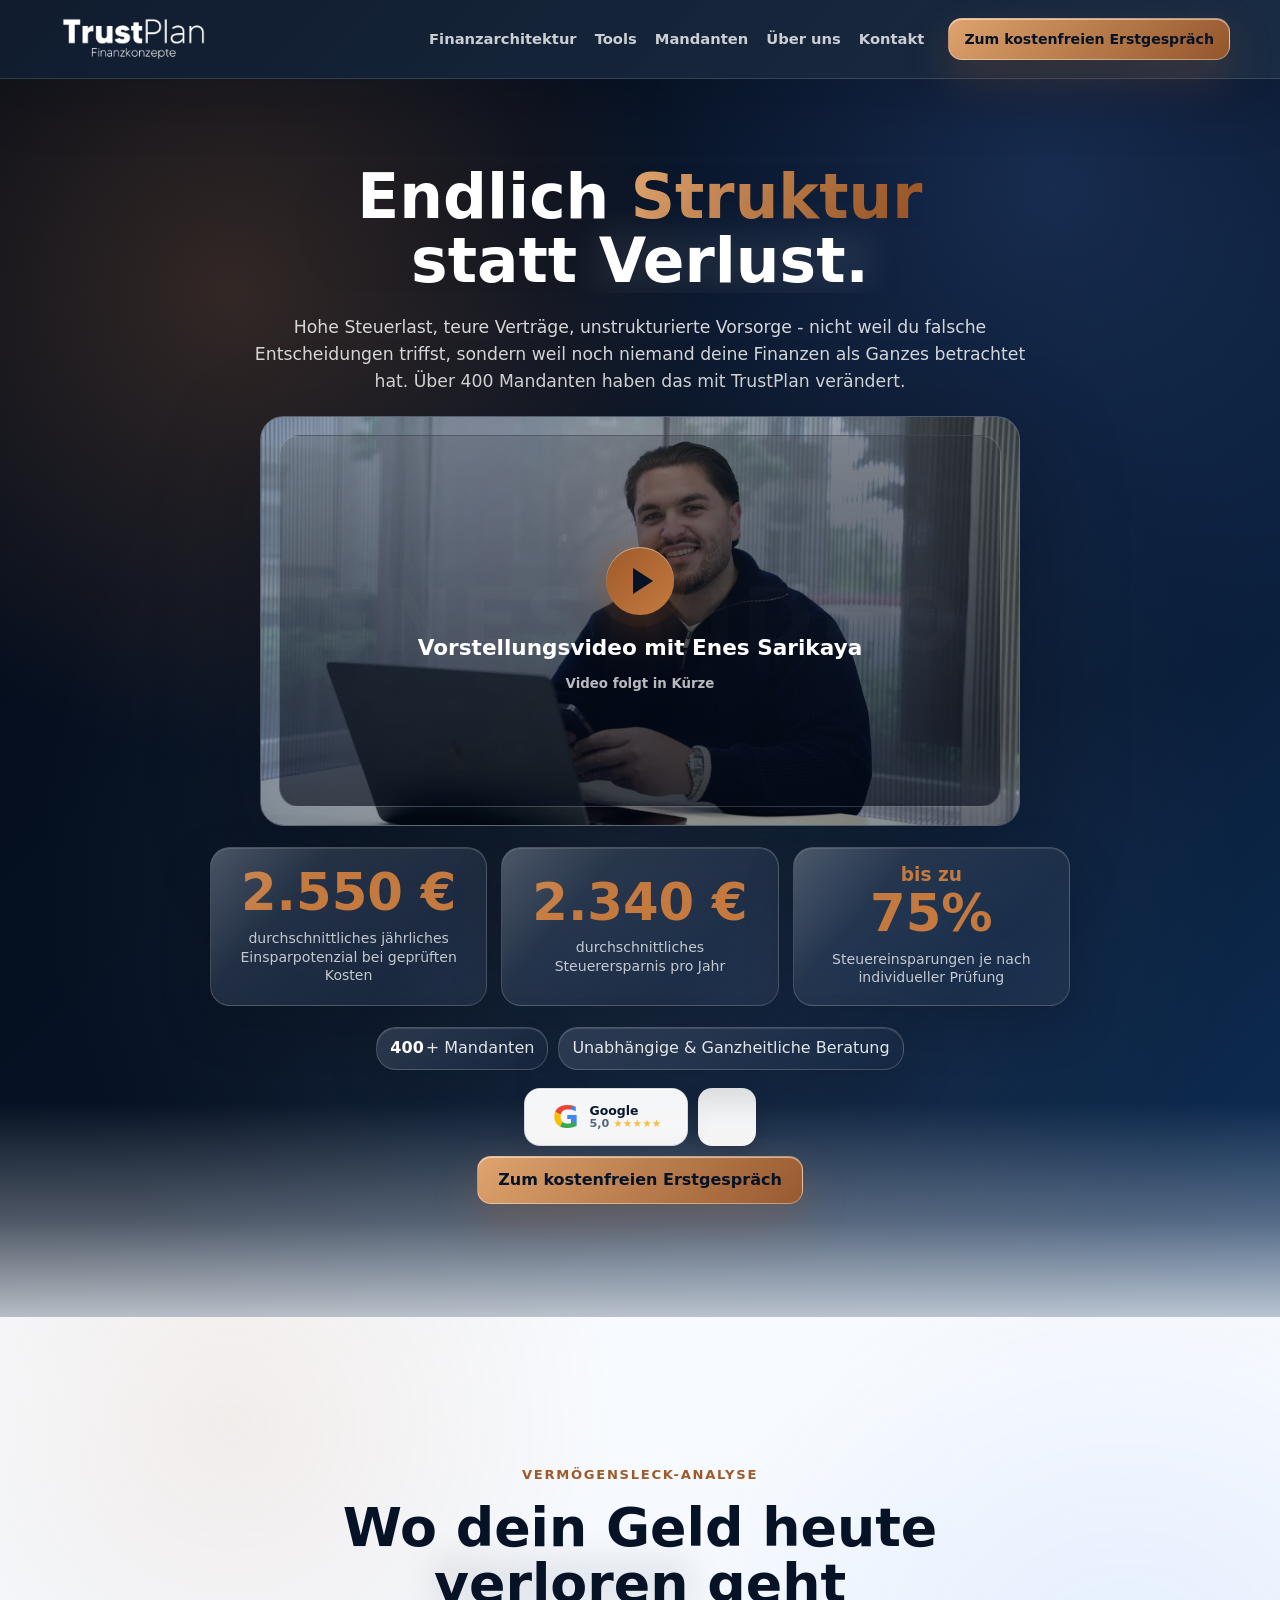
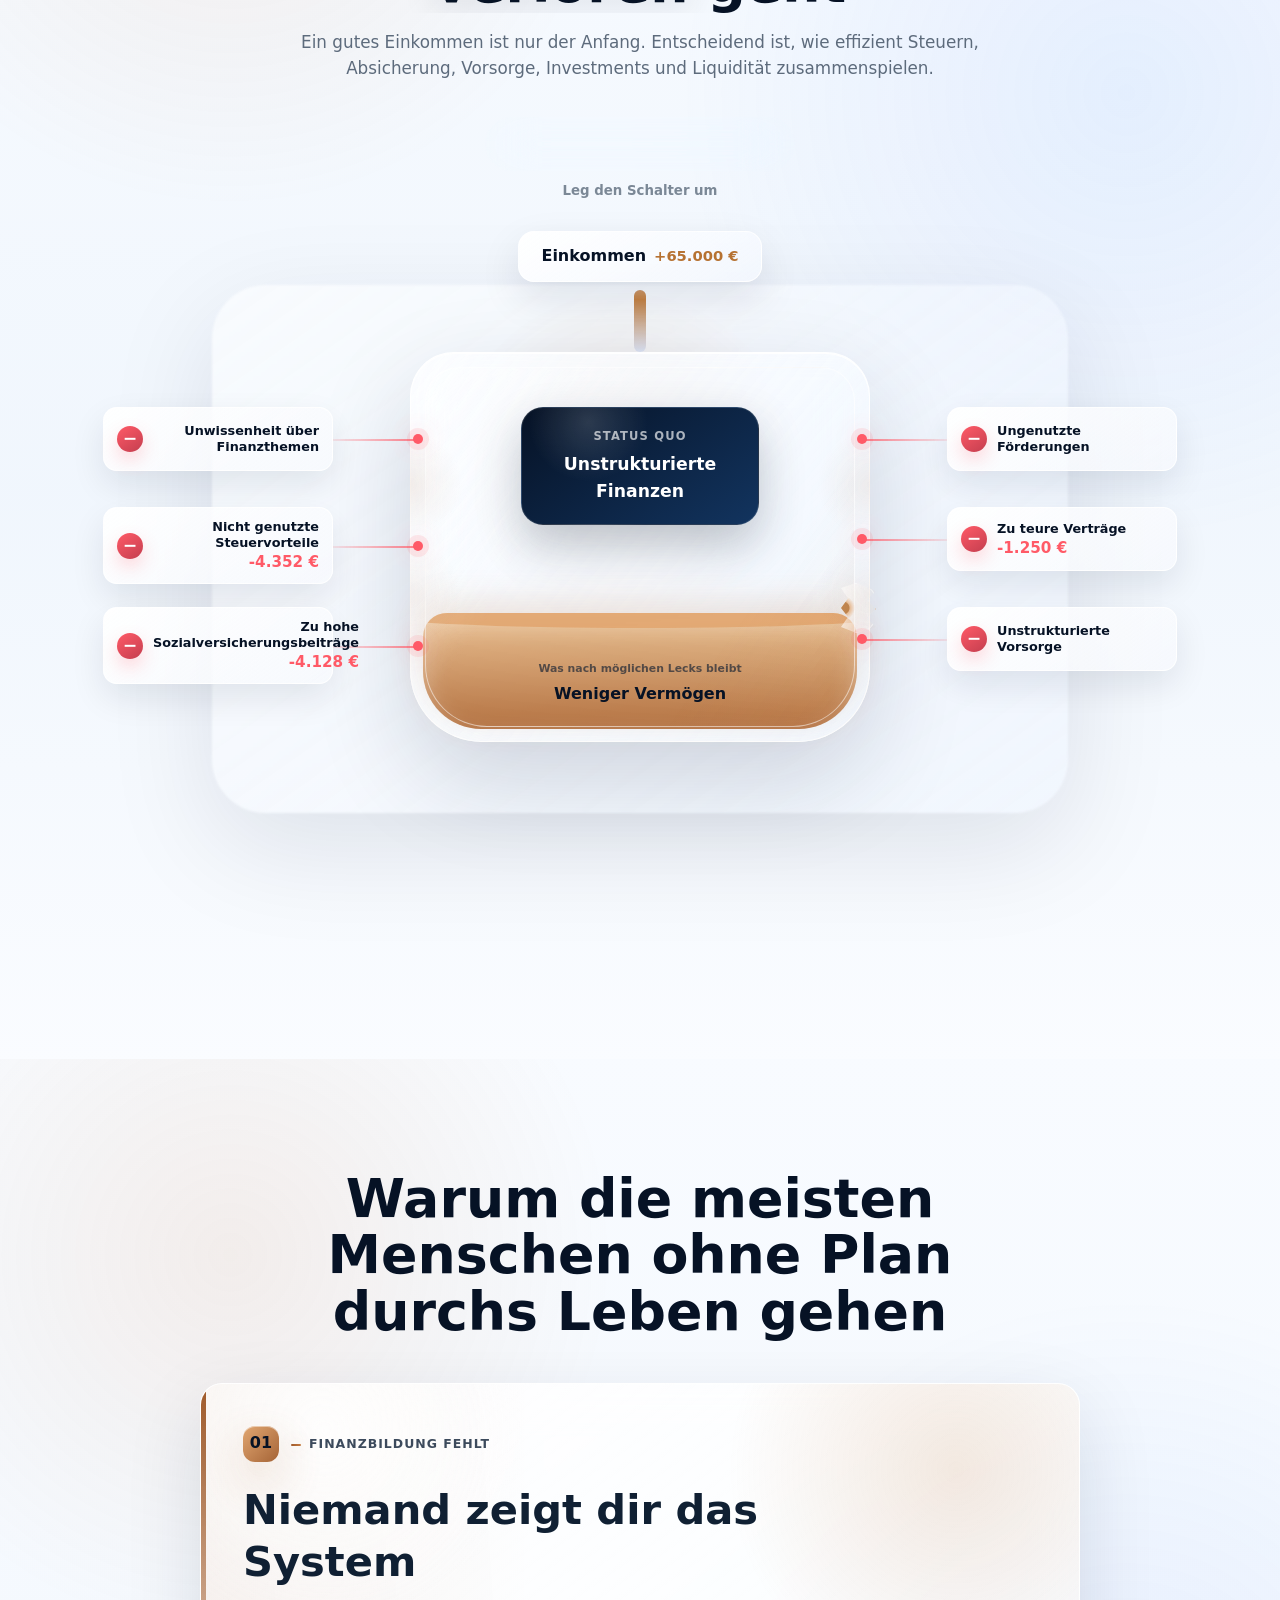
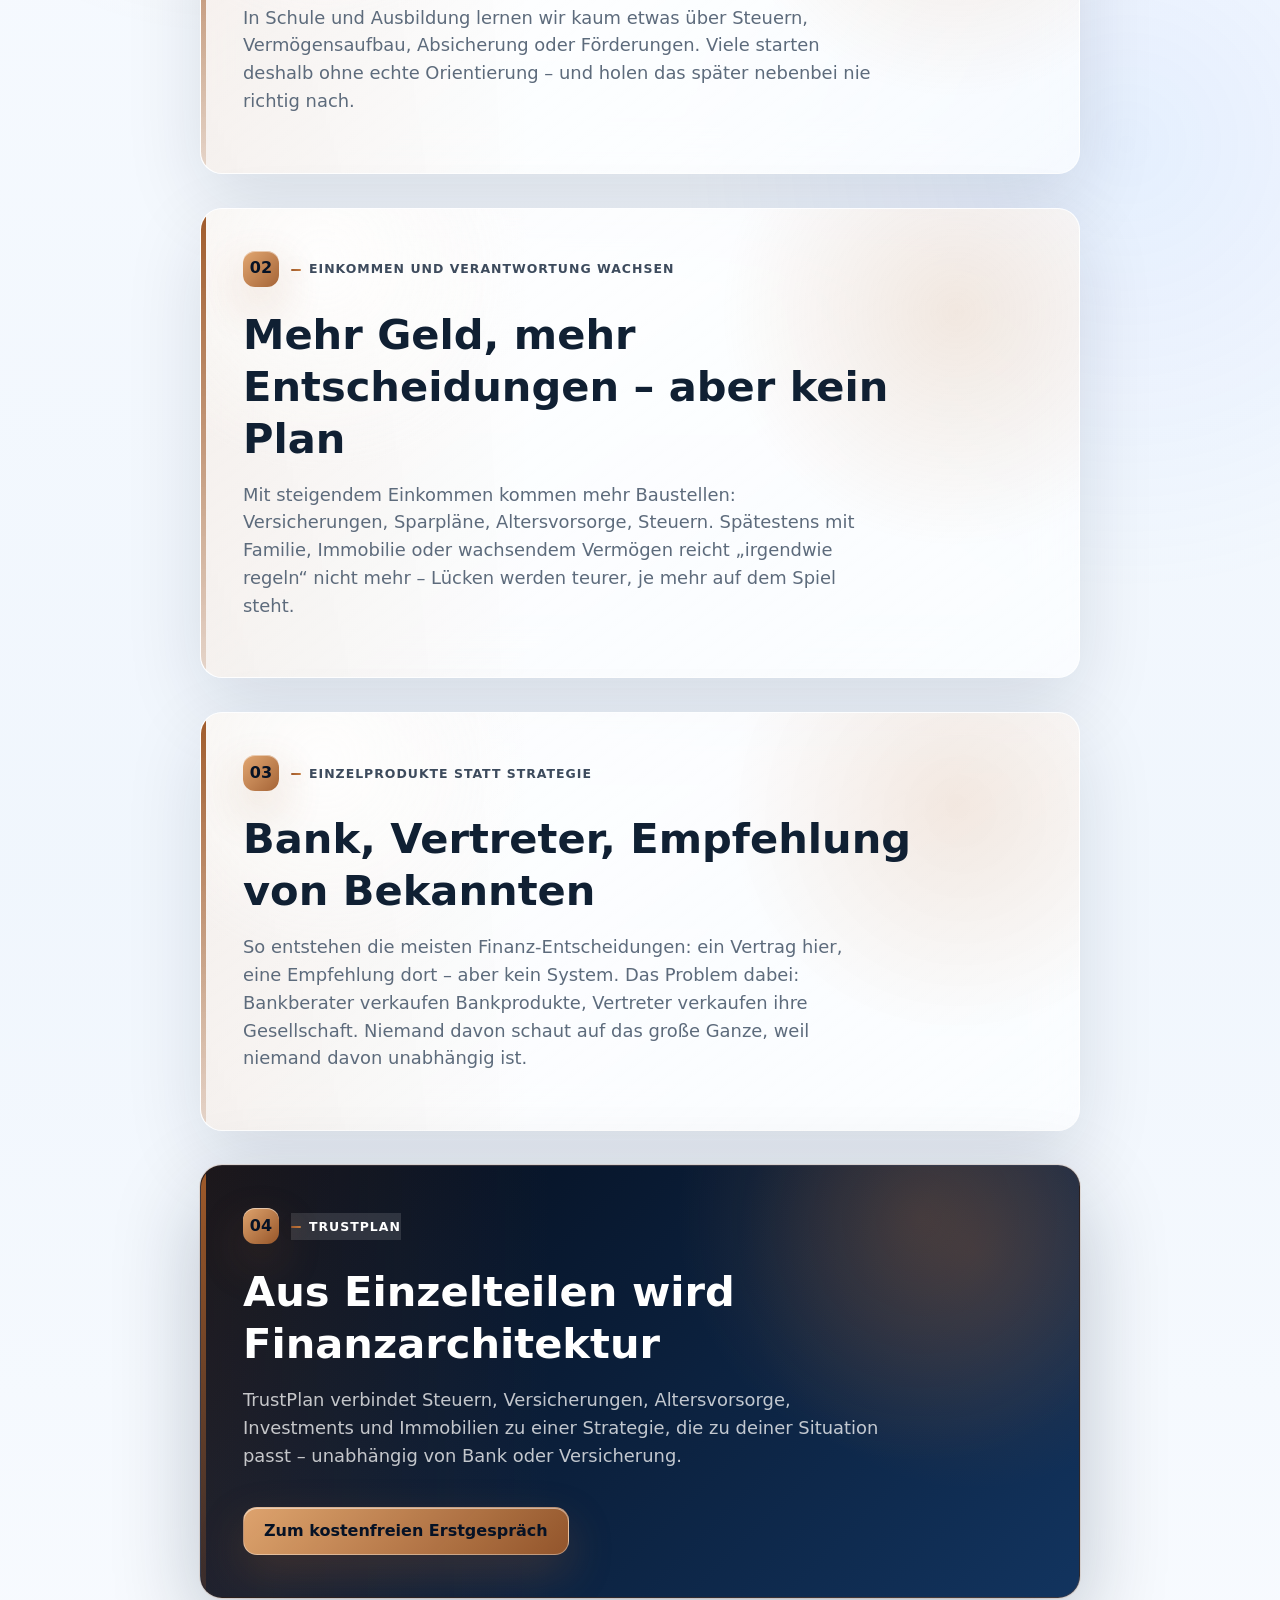
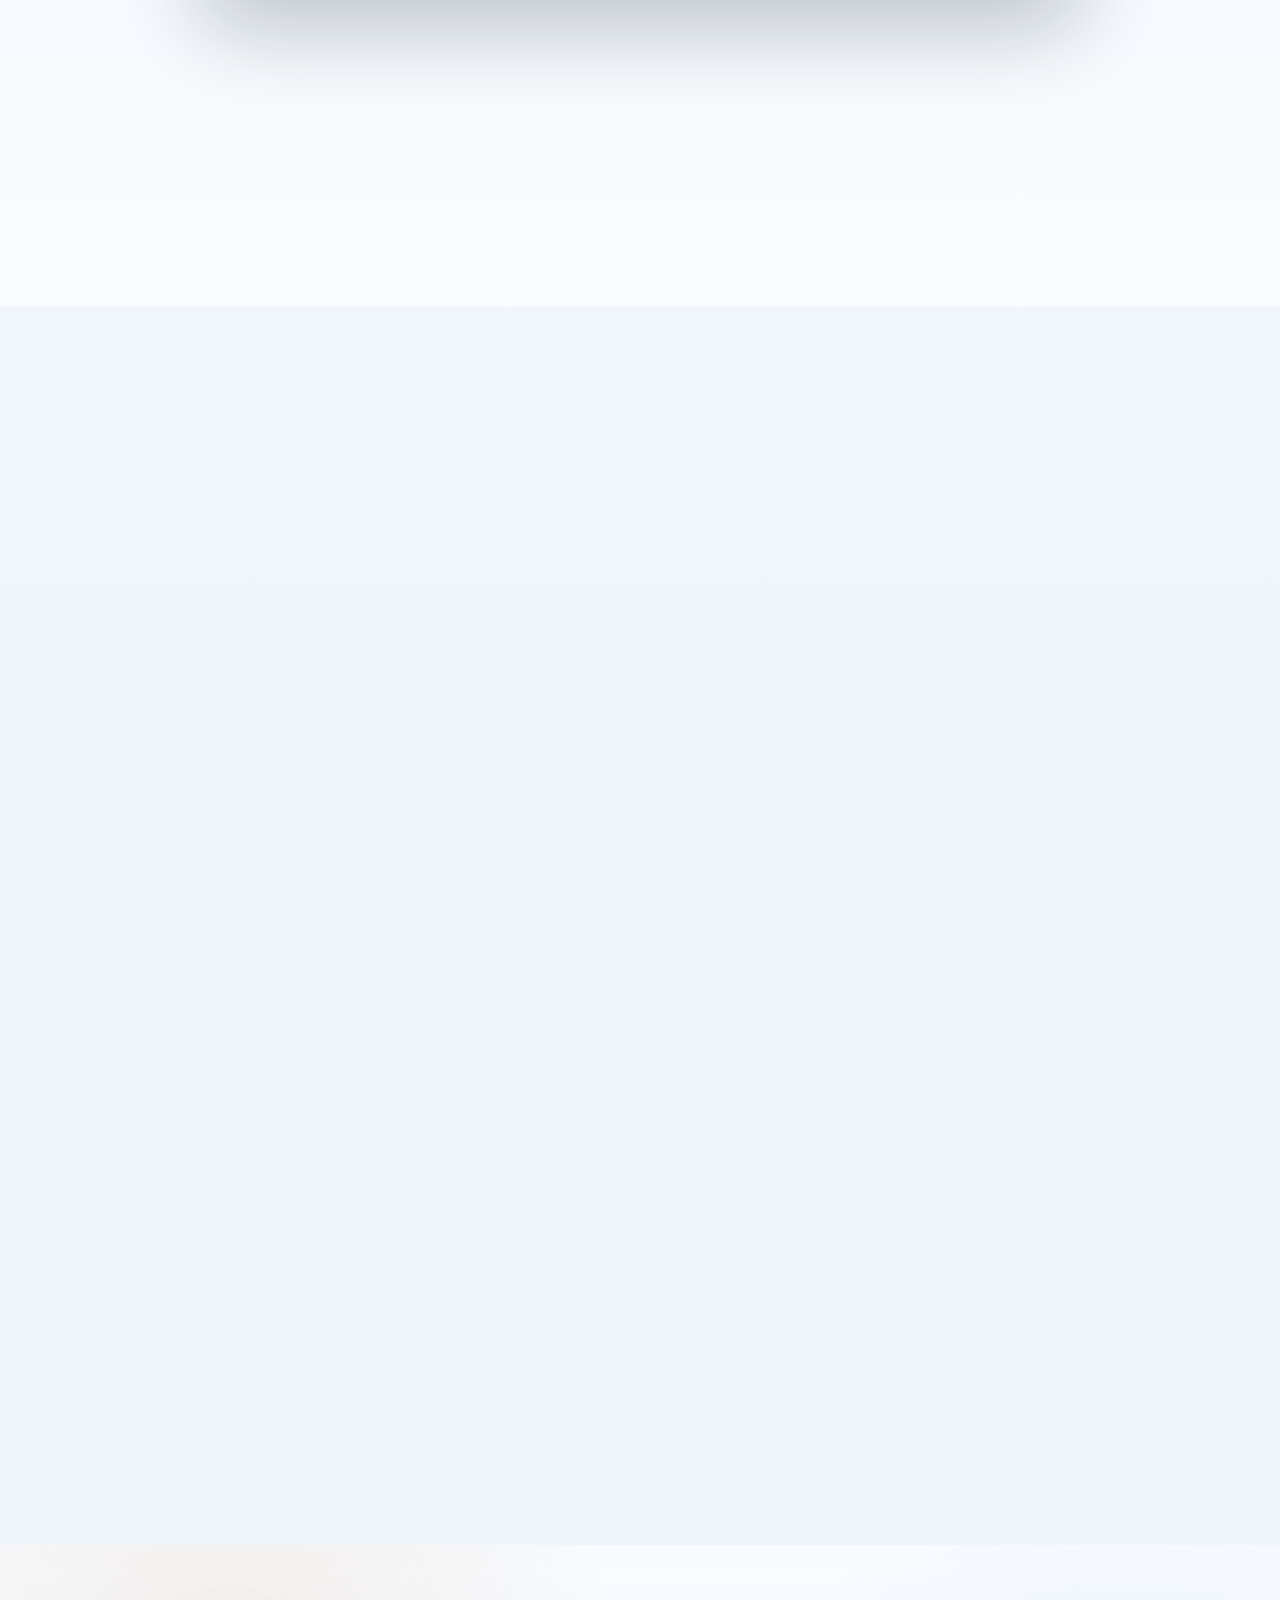
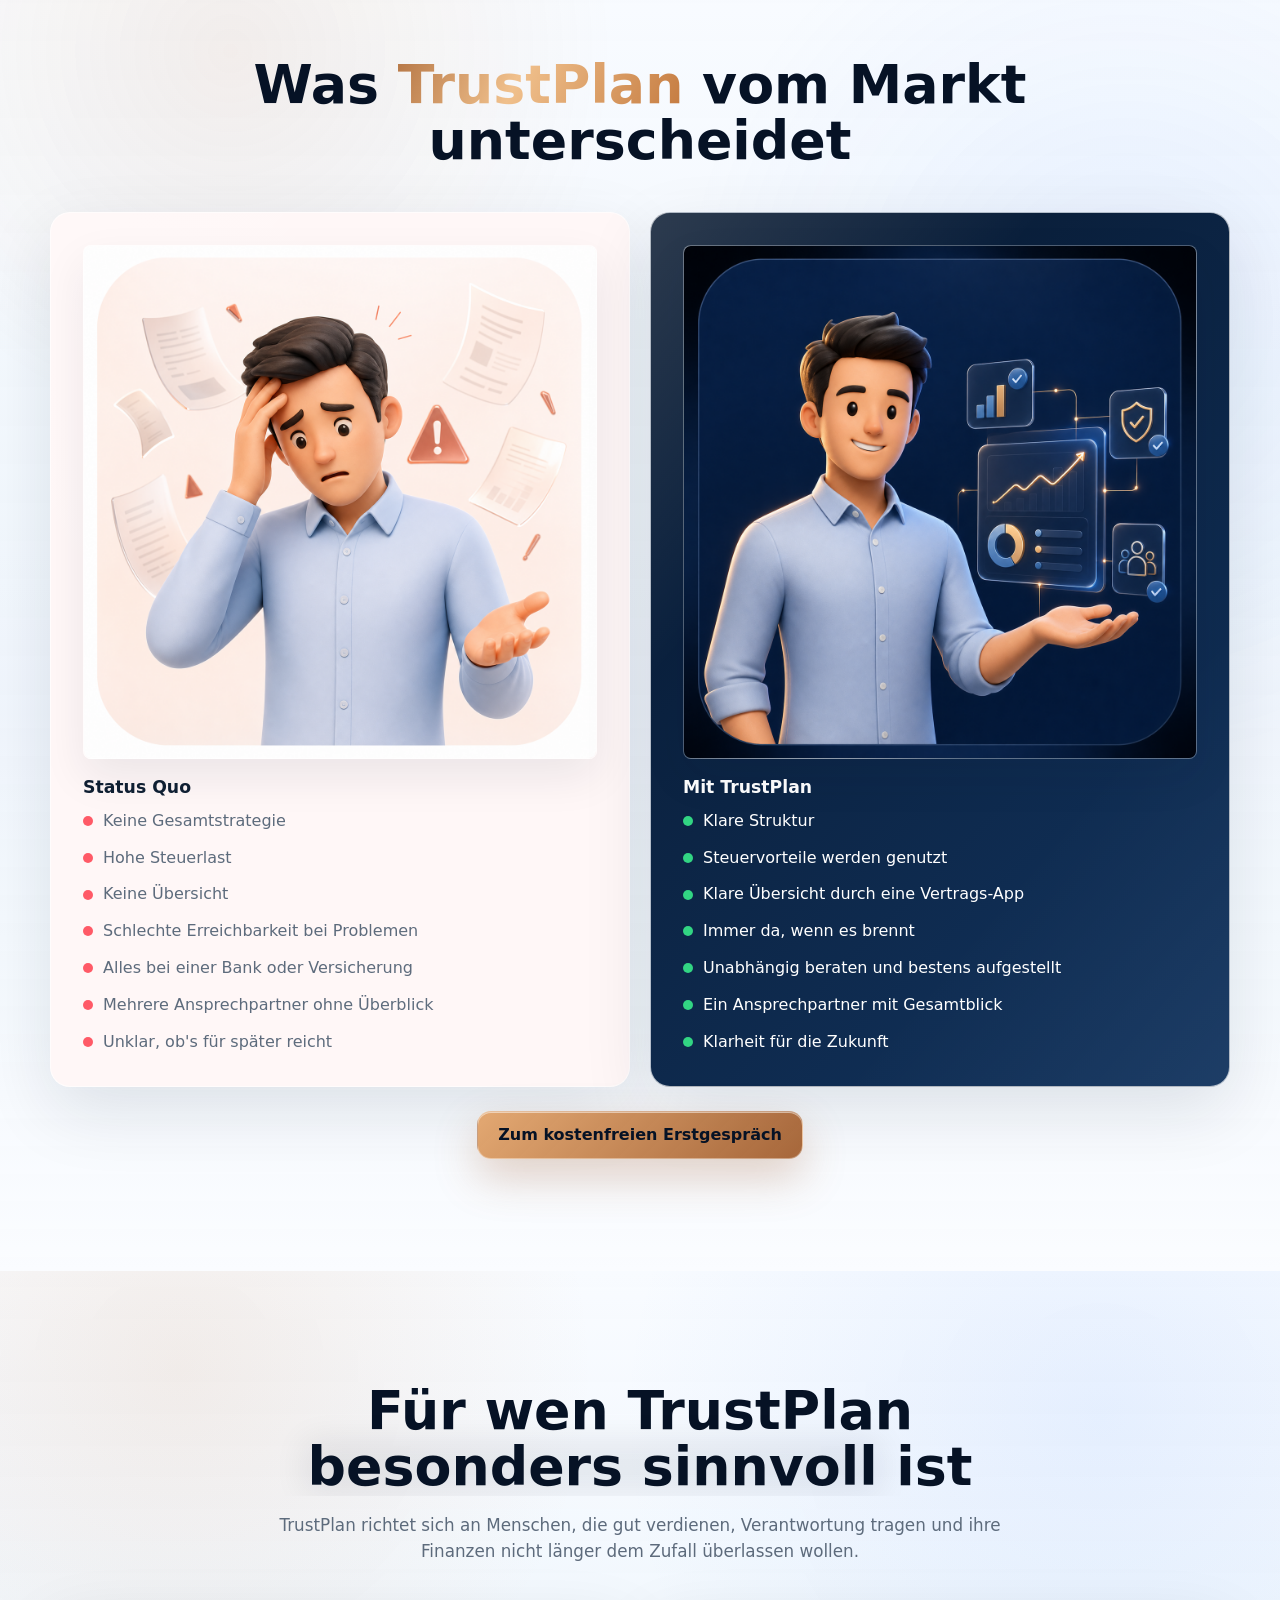
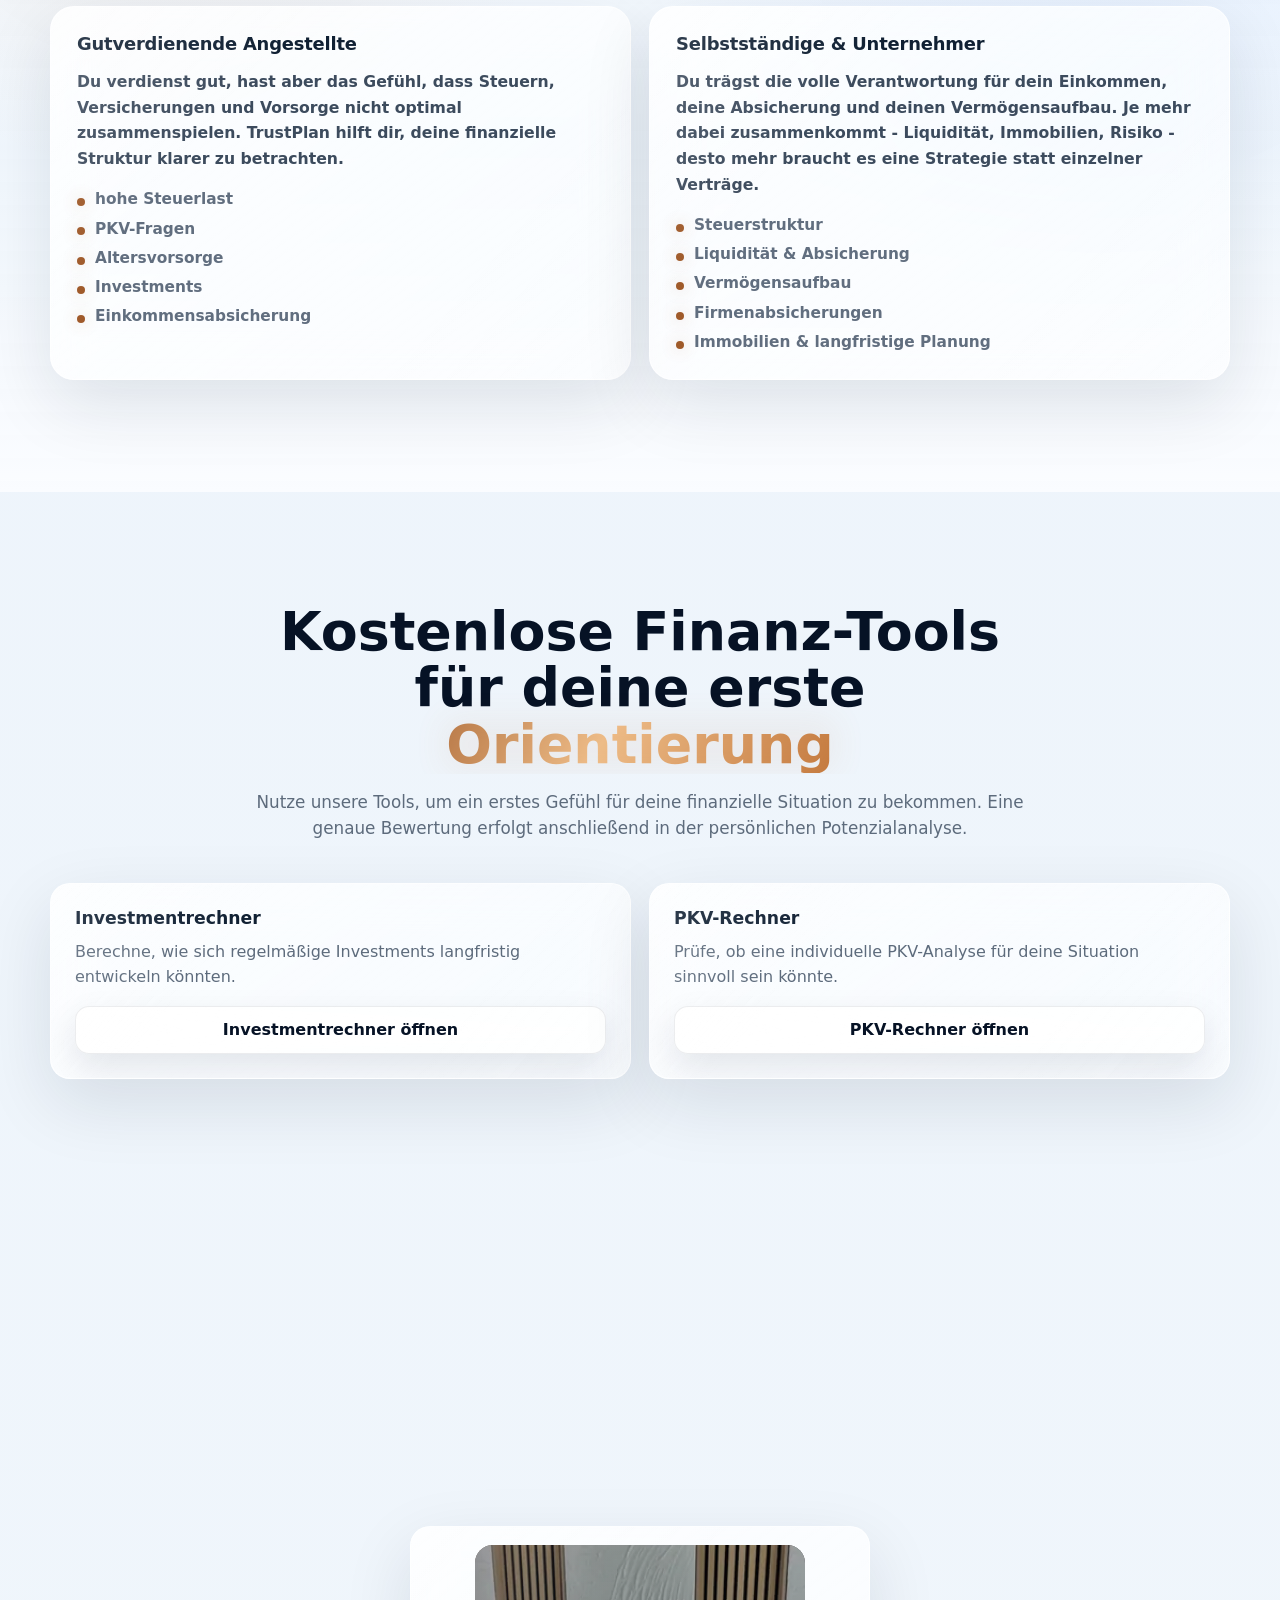
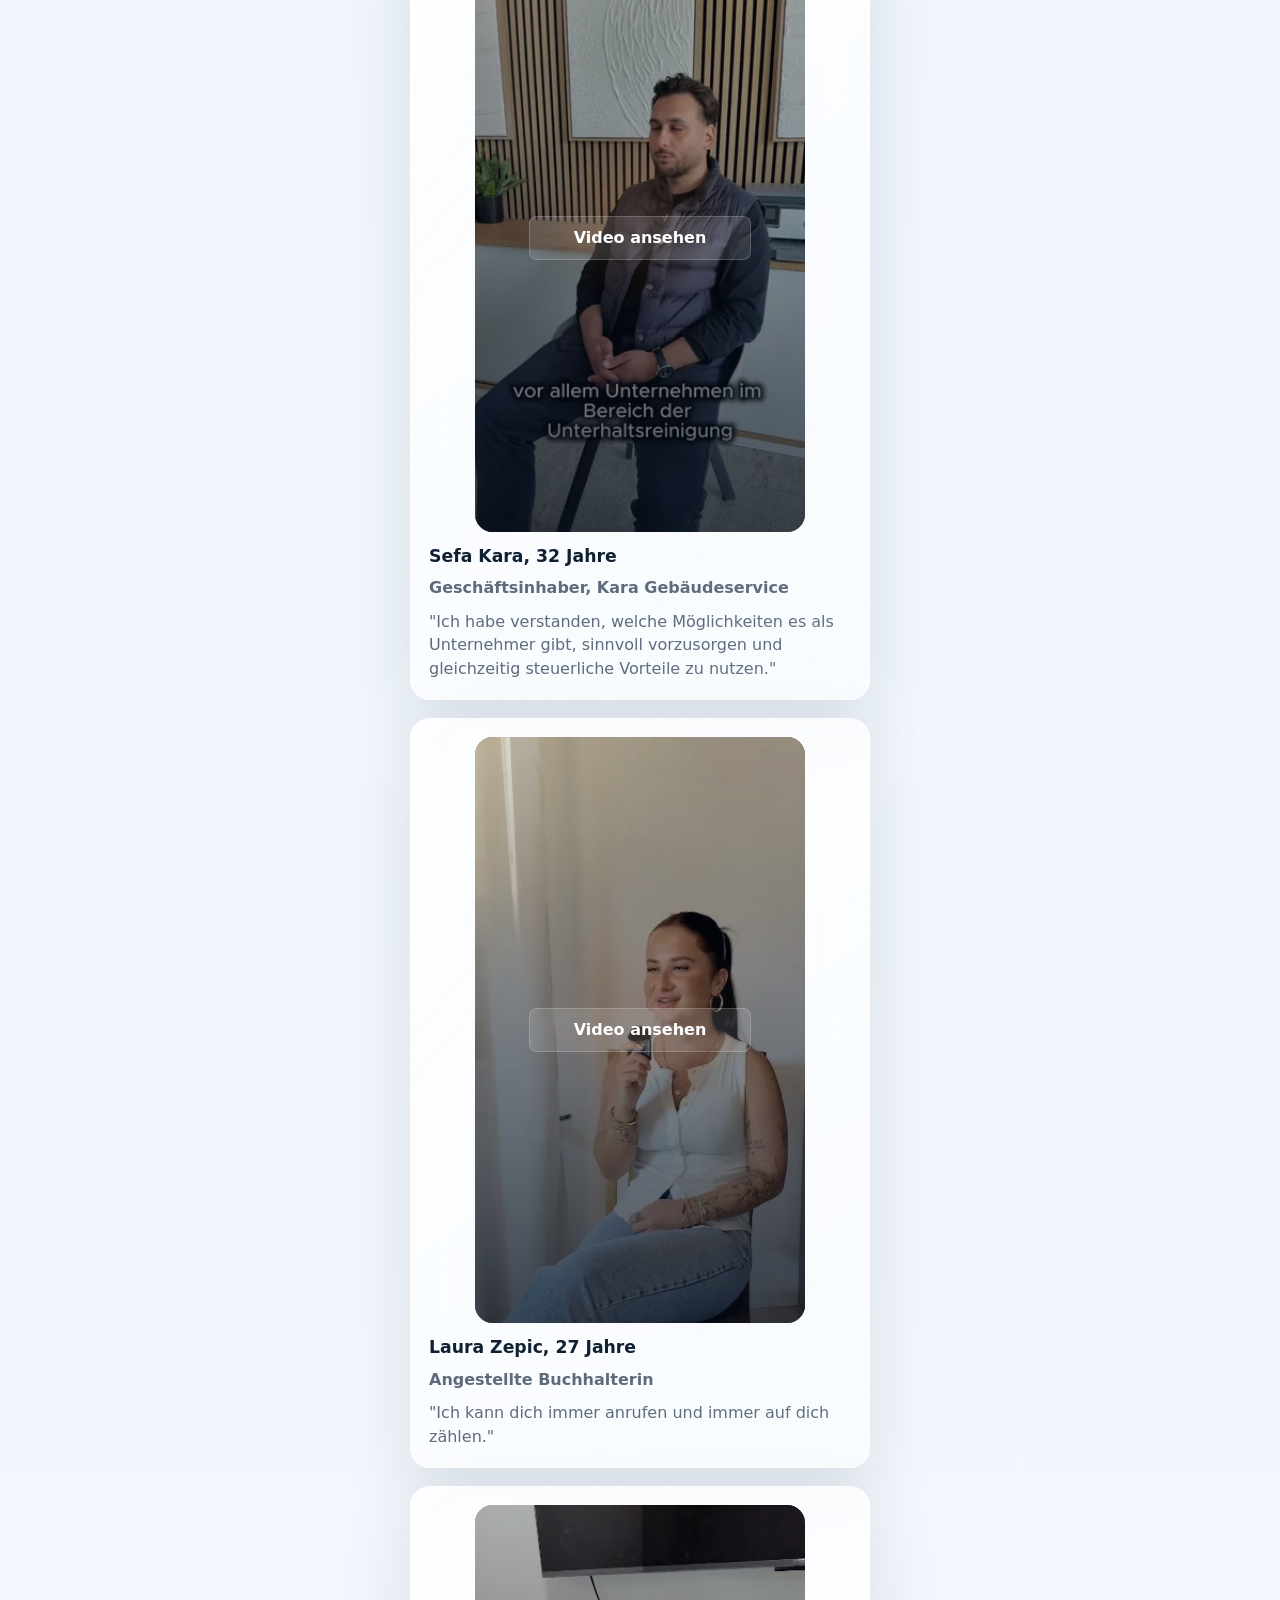
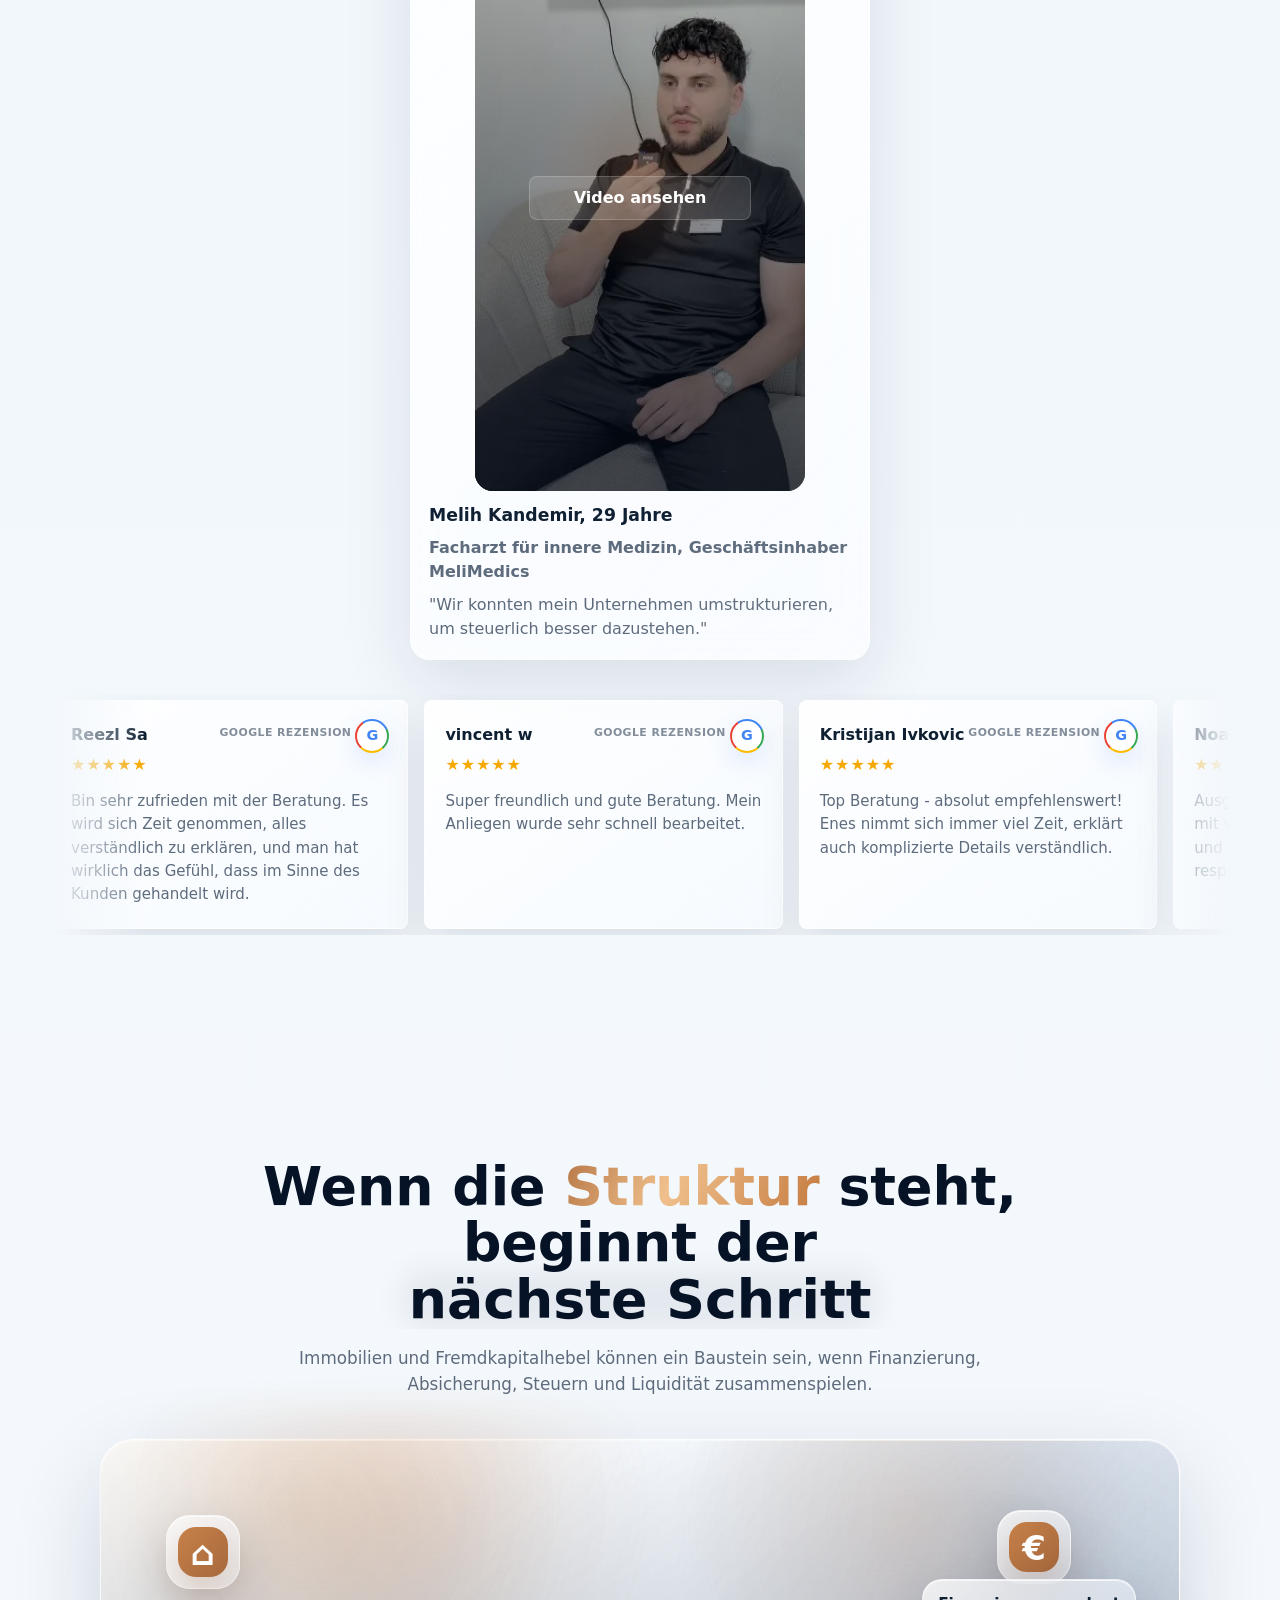
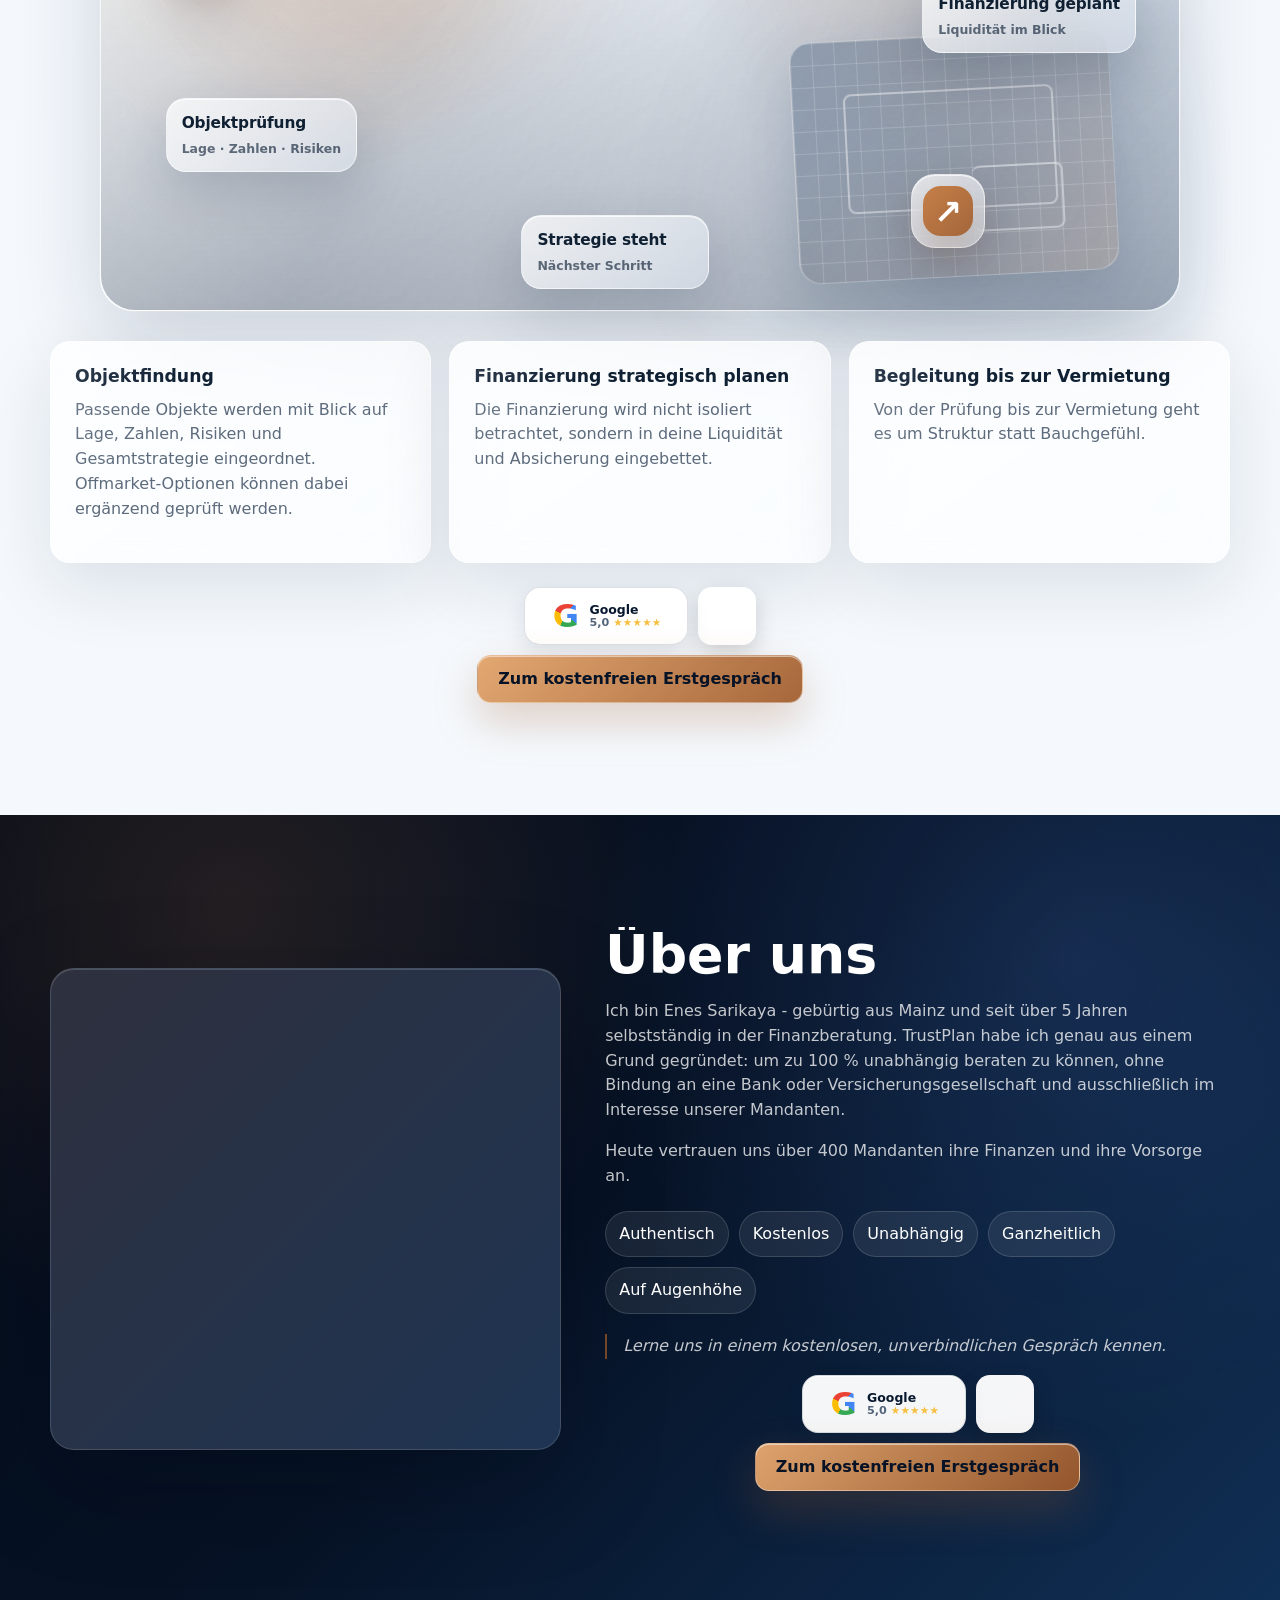
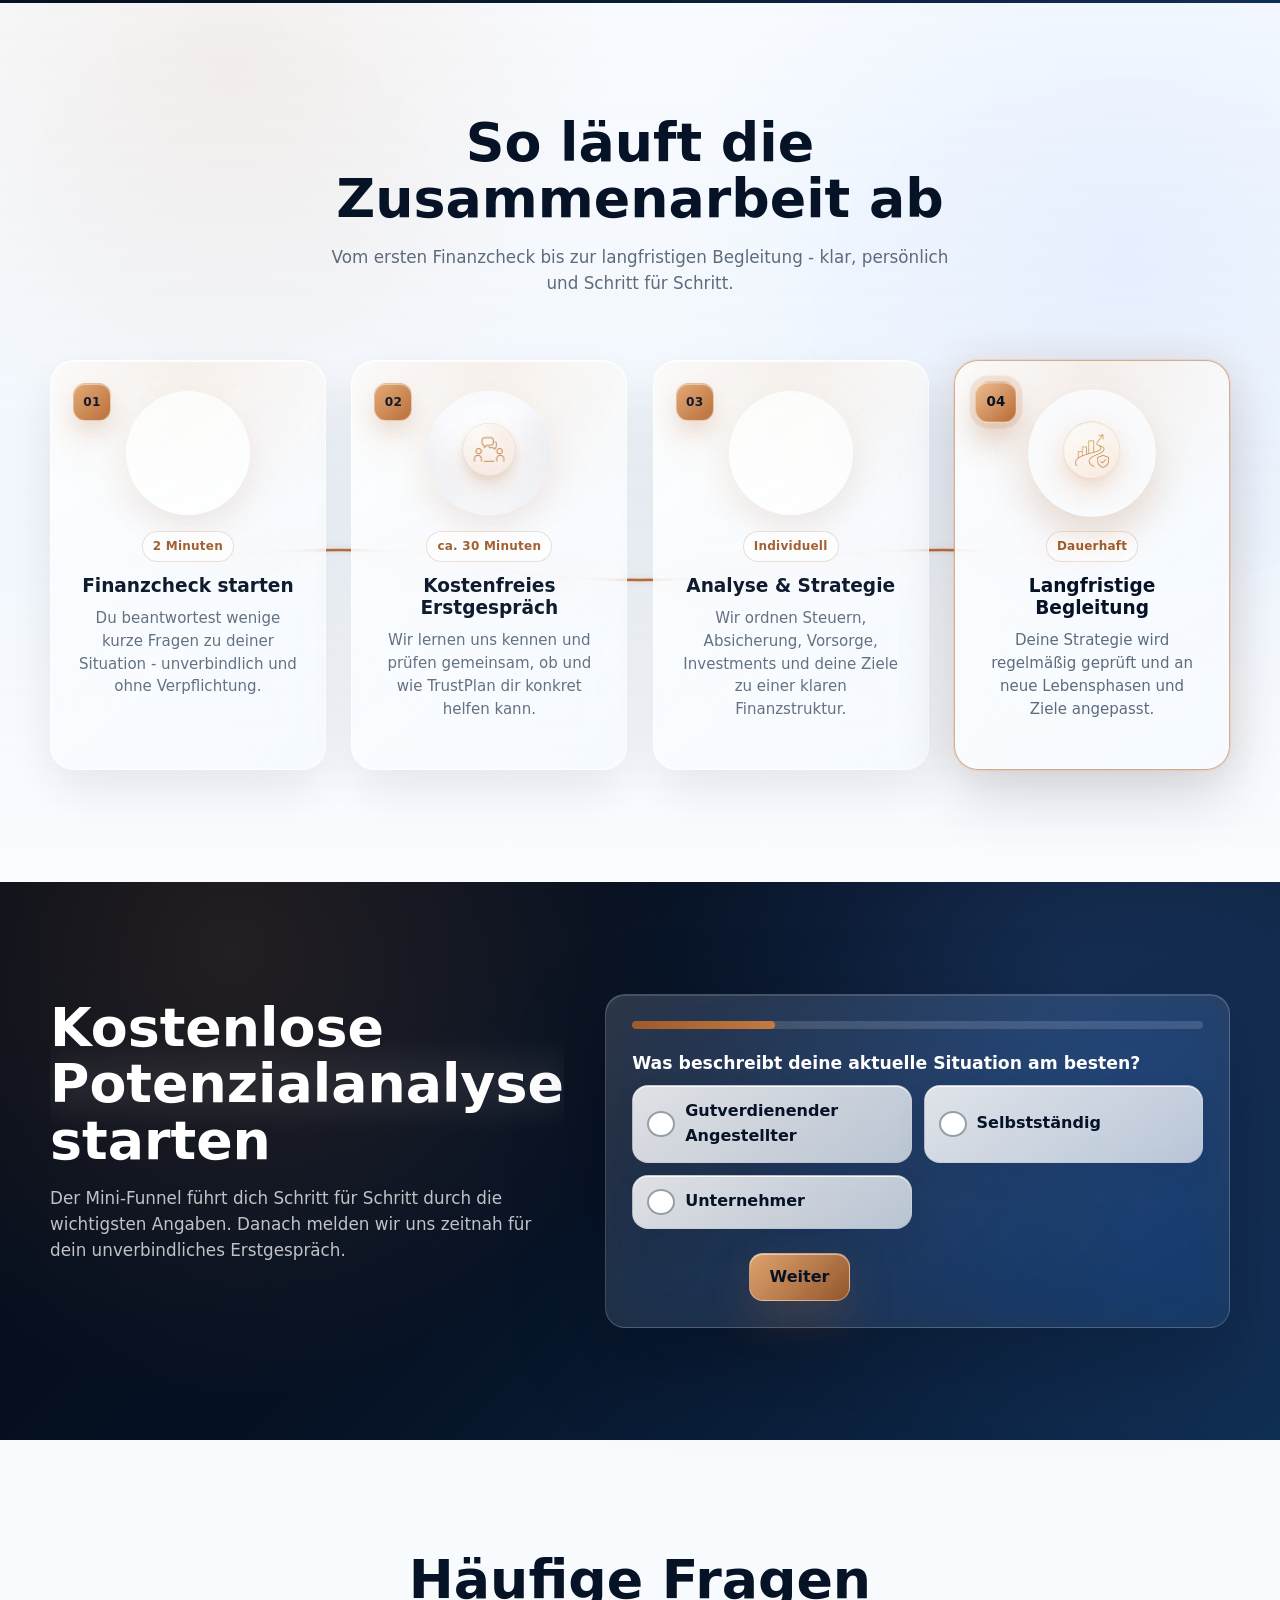
==== index.html @ 569f34b8 "Improve testimonial carousel affordance" ====
<!doctype html>
<html lang="de">
  <head>
    <meta charset="utf-8">
    <meta name="viewport" content="width=device-width, initial-scale=1">
    <title>TrustPlan – Finanzarchitektur für Gutverdiener &amp; Unternehmer</title>
    <meta name="description" content="TrustPlan hilft Gutverdienern, Selbstständigen und Unternehmern, Steuerlast, Versicherungen, Altersvorsorge, Investments und Immobilien ganzheitlich zu strukturieren.">
    <meta name="robots" content="index, follow">
    <link rel="canonical" href="https://www.trustplan.de/">
    <meta property="og:title" content="TrustPlan – Finanzarchitektur für Gutverdiener">
    <meta property="og:description" content="Ganzheitliche Finanzstrategie für Steuern, Versicherungen, Altersvorsorge, Investments und Immobilien.">
    <meta property="og:type" content="website">
    <meta property="og:url" content="https://www.trustplan.de/">
    <meta property="og:site_name" content="TrustPlan">
    <meta property="og:locale" content="de_DE">
    <meta property="og:image" content="https://www.trustplan.de/assets/images/trustplan-og-image.jpg">
    <meta property="og:image:width" content="1200">
    <meta property="og:image:height" content="630">
    <meta property="og:image:alt" content="TrustPlan – Finanzarchitektur für Gutverdiener">
    <meta name="twitter:card" content="summary_large_image">
    <meta name="twitter:title" content="TrustPlan – Finanzarchitektur für Gutverdiener">
    <meta name="twitter:description" content="Ganzheitliche Finanzstrategie für Steuern, Versicherungen, Altersvorsorge, Investments und Immobilien.">
    <meta name="twitter:image" content="https://www.trustplan.de/assets/images/trustplan-og-image.jpg">
    <meta name="twitter:image:alt" content="TrustPlan – Finanzarchitektur für Gutverdiener">
    <meta name="theme-color" content="#07182f">
    <link rel="preload" href="./assets/css/style.css?v=20260719-trust" as="style">
    <link rel="stylesheet" href="./assets/css/style.css?v=20260719-trust">
    <script type="application/ld+json">
      {
        "@context": "https://schema.org",
        "@graph": [
          {
            "@type": "Organization",
            "@id": "https://www.trustplan.de/#organization",
            "name": "TrustPlan",
            "url": "https://www.trustplan.de/",
            "logo": "https://www.trustplan.de/assets/images/trustplan-og-image.jpg",
            "email": "info@trust-plan.de",
            "telephone": "+49 172 6693530",
            "founder": {
              "@type": "Person",
              "name": "Enes Sarikaya"
            }
          },
          {
            "@type": "FinancialService",
            "@id": "https://www.trustplan.de/#financialservice",
            "name": "TrustPlan",
            "url": "https://www.trustplan.de/",
            "image": "https://www.trustplan.de/assets/images/enes-sarikaya-trustplan.webp",
            "description": "Finanzarchitektur für Gutverdiener, Selbstständige und Unternehmer.",
            "email": "info@trust-plan.de",
            "telephone": "+49 172 6693530",
            "address": {
              "@type": "PostalAddress",
              "streetAddress": "Frankenstraße 33",
              "postalCode": "55437",
              "addressLocality": "Ockenheim",
              "addressCountry": "DE"
            },
            "areaServed": {
              "@type": "Country",
              "name": "Deutschland"
            },
            "founder": {
              "@type": "Person",
              "name": "Enes Sarikaya"
            }
          },
          {
            "@type": "WebSite",
            "@id": "https://www.trustplan.de/#website",
            "url": "https://www.trustplan.de/",
            "name": "TrustPlan",
            "publisher": {
              "@id": "https://www.trustplan.de/#organization"
            }
          },
          {
            "@type": "FAQPage",
            "@id": "https://www.trustplan.de/#faq",
            "mainEntity": [
              {
                "@type": "Question",
                "name": "Ist das Erstgespräch kostenlos?",
                "acceptedAnswer": {
                  "@type": "Answer",
                  "text": "Ja, das Erstgespräch ist kostenlos und unverbindlich."
                }
              },
              {
                "@type": "Question",
                "name": "Für wen ist TrustPlan geeignet?",
                "acceptedAnswer": {
                  "@type": "Answer",
                  "text": "Für Gutverdiener, Selbstständige, Unternehmer und Menschen, die ihre finanzielle Struktur ganzheitlich ordnen möchten."
                }
              },
              {
                "@type": "Question",
                "name": "Arbeitet TrustPlan unabhängig?",
                "acceptedAnswer": {
                  "@type": "Answer",
                  "text": "Ja. TrustPlan ist nicht an eine Bank oder Versicherungsgesellschaft gebunden."
                }
              },
              {
                "@type": "Question",
                "name": "Muss ich bestehende Verträge kündigen?",
                "acceptedAnswer": {
                  "@type": "Answer",
                  "text": "Nein. Zuerst wird geprüft, was sinnvoll ist. Bestehende Verträge können gut, veraltet oder unpassend sein."
                }
              },
              {
                "@type": "Question",
                "name": "Wie läuft die Analyse ab?",
                "acceptedAnswer": {
                  "@type": "Answer",
                  "text": "TrustPlan betrachtet deine Ausgangslage, Ziele und bestehenden Strukturen. Daraus entsteht ein nachvollziehbarer Strategieansatz."
                }
              },
              {
                "@type": "Question",
                "name": "Wie läuft ein Erstgespräch ab?",
                "acceptedAnswer": {
                  "@type": "Answer",
                  "text": "Das Erstgespräch ist komplett kostenlos und unverbindlich. Wir lernen dich und deine finanzielle Situation kennen, besprechen deine Ziele und zeigen dir, wie wir dich unterstützen können. Das Gespräch dauert ca. 30 Minuten und findet digital per Videocall statt."
                }
              },
              {
                "@type": "Question",
                "name": "Was passiert nach dem Erstgespräch?",
                "acceptedAnswer": {
                  "@type": "Answer",
                  "text": "Nach dem Erstgespräch erstellen wir dir ein individuelles Finanzkonzept basierend auf deinen Zielen und deiner Situation. Im Folgetermin besprechen wir die Empfehlungen im Detail. Du entscheidest dann in Ruhe, ob und was du umsetzen möchtest. Ganz ohne Druck."
                }
              }
            ]
          }
        ]
      }
    </script>
  </head>
  <body>
    <a class="skip-link" href="#main">Zum Inhalt springen</a>

    <header class="site-header" data-header>
      <nav class="nav container" aria-label="Hauptnavigation">
        <a class="logo" href="#top" aria-label="TrustPlan Startseite">
          <img class="logo-image" src="./assets/images/trustplan-logo-white.webp" alt="TrustPlan Finanzkonzepte" width="220" height="60">
        </a>
        <button class="nav-toggle" type="button" aria-expanded="false" aria-controls="primary-menu" data-nav-toggle>
          <span></span>
          <span></span>
          <span></span>
          <span class="sr-only">Menü öffnen</span>
        </button>
        <div class="nav-menu" id="primary-menu" data-nav-menu>
          <a href="#finanzarchitektur">Finanzarchitektur</a>
          <a href="#tools">Tools</a>
          <a href="#mandanten">Mandanten</a>
          <a href="#enes">Über uns</a>
          <a href="./kontakt.html">Kontakt</a>
        </div>
        <a class="btn btn-small btn-primary nav-cta" href="./kontakt.html">Zum kostenfreien Erstgespräch</a>
      </nav>
    </header>

    <main id="main">
      <section class="hero section" id="top">
        <div class="container hero-grid">
          <div class="hero-copy reveal">
            <h1>Endlich Struktur<br>statt Verlust.</h1>
            <p class="hero-subheadline">Hohe Steuerlast, teure Verträge, unstrukturierte Vorsorge - nicht weil du falsche Entscheidungen triffst, sondern weil noch niemand deine Finanzen als Ganzes betrachtet hat. Über 400 Mandanten haben das mit TrustPlan verändert.</p>
            <div class="hero-visual" aria-label="Vorstellungsvideo von Enes Sarikaya">
              <div class="hero-video-card">
                <div class="hero-video-placeholder">
                  <img class="hero-video-poster" src="./assets/images/enes-sarikaya-laptop.webp" alt="Enes Sarikaya am Laptop" loading="eager" decoding="async" width="1300" height="731">
                  <span class="play-button" aria-hidden="true"></span>
                  <p>Vorstellungsvideo mit Enes Sarikaya</p>
                  <small>Video folgt in Kürze</small>
                </div>
              </div>
            </div>
            <div class="hero-proof-stats" aria-label="Mögliche TrustPlan Potenziale">
              <article>
                <strong><span class="stat-number"><span data-count="2550">2.550</span>&nbsp;€</span></strong>
                <span>durchschnittliches jährliches Einsparpotenzial bei geprüften Kosten</span>
              </article>
              <article>
                <strong><span class="stat-number"><span data-count="2340">2.340</span>&nbsp;€</span></strong>
                <span>durchschnittliches Steuerersparnis pro Jahr</span>
              </article>
              <article>
                <strong><span class="stat-prefix">bis zu</span> <span class="stat-number"><span data-count="75">75</span>%</span></strong>
                <span>Steuereinsparungen je nach individueller Prüfung</span>
              </article>
            </div>
            <div class="trust-badges" aria-label="TrustPlan Vorteile">
              <span><strong data-count="400">400</strong>+ Mandanten</span>
              <span class="trust-badge-wide">Unabhängige &amp; Ganzheitliche Beratung</span>
            </div>
            <div class="hero-actions">
              <a class="btn btn-primary" href="./kontakt.html">Zum kostenfreien Erstgespräch</a>
            </div>
          </div>
        </div>
      </section>

      <section class="section leak-section" id="finanzarchitektur">
        <div class="container">
          <div class="section-heading reveal">
            <p class="eyebrow">Vermögensleck-Analyse</p>
            <h2>Wo dein Geld heute verloren geht</h2>
            <p>Ein gutes Einkommen ist nur der Anfang. Entscheidend ist, wie effizient Steuern, Absicherung, Vorsorge, Investments und Liquidität zusammenspielen.</p>
          </div>
          <div class="leak-toggle-panel reveal" aria-label="Vorher Nachher Ansicht der Vermögensleck-Analyse">
            <button class="leak-toggle" type="button" aria-pressed="false" data-leak-toggle>
              <span>Vorher</span>
              <span class="leak-toggle-track" aria-hidden="true"><i></i></span>
              <span>Nachher</span>
            </button>
            <small>Leg den Schalter um</small>
          </div>
          <div class="leak-system reveal" data-leak-system aria-label="Interaktive Visualisierung möglicher Vermögenslecks">
            <div class="leak-income">
              <span>Einkommen <strong>+65.000 €</strong></span>
              <i aria-hidden="true"></i>
            </div>
            <div class="leak-vessel">
              <div class="leak-liquid" aria-hidden="true"></div>
              <div class="leak-spills" aria-hidden="true">
                <span></span>
              </div>
              <div class="leak-core">
                <small>
                  <span class="before-copy">Status Quo</span>
                  <span class="after-copy">Die TrustPlan Lösung</span>
                </small>
                <strong>
                  <span class="before-copy">Unstrukturierte Finanzen</span>
                  <span class="after-copy">Strukturierte Finanzarchitektur</span>
                </strong>
              </div>
              <div class="leak-port leak-port-one">
                <span class="leak-port-card">
                  <b class="leak-sign" aria-hidden="true"><span class="before-copy">−</span><span class="after-copy">+</span></b>
                  <em class="before-copy"><span class="leak-copy-desktop">Unwissenheit über Finanzthemen</span><span class="leak-copy-mobile">Finanzwissen<br>fehlt</span></em>
                  <em class="after-copy"><span class="leak-copy-desktop">Partner an deiner Seite</span><span class="leak-copy-mobile">Persönlicher<br>Partner</span></em>
                </span>
              </div>
              <div class="leak-port leak-port-two">
                <span class="leak-port-card">
                  <b class="leak-sign" aria-hidden="true"><span class="before-copy">−</span><span class="after-copy">+</span></b>
                  <em class="before-copy"><span class="leak-copy-desktop">Ungenutzte Förderungen</span><span class="leak-copy-mobile">Förderungen<br>ungenutzt</span></em>
                  <em class="after-copy"><span class="leak-copy-desktop">Förderungen werden bezogen</span><span class="leak-copy-mobile">Förderungen<br>genutzt</span></em>
                </span>
              </div>
              <div class="leak-port leak-port-three">
                <span class="leak-port-card">
                  <b class="leak-sign" aria-hidden="true"><span class="before-copy">−</span><span class="after-copy">+</span></b>
                  <em class="before-copy"><span class="leak-copy-desktop">Nicht genutzte Steuervorteile</span><span class="leak-copy-mobile">Steuervorteile<br>ungenutzt</span><strong class="leak-amount">-4.352 €</strong></em>
                  <em class="after-copy"><span class="leak-copy-desktop">Steuerlast geprüft</span><span class="leak-copy-mobile">Steuerlast<br>geprüft</span></em>
                </span>
              </div>
              <div class="leak-port leak-port-four">
                <span class="leak-port-card">
                  <b class="leak-sign" aria-hidden="true"><span class="before-copy">−</span><span class="after-copy">+</span></b>
                  <em class="before-copy"><span class="leak-copy-desktop">Zu teure Verträge</span><span class="leak-copy-mobile">Zu teure<br>Verträge</span><strong class="leak-amount">-1.250 €</strong></em>
                  <em class="after-copy"><span class="leak-copy-desktop">Verträge werden optimiert</span><span class="leak-copy-mobile">Verträge<br>optimiert</span></em>
                </span>
              </div>
              <div class="leak-port leak-port-five">
                <span class="leak-port-card">
                  <b class="leak-sign" aria-hidden="true"><span class="before-copy">−</span><span class="after-copy">+</span></b>
                  <em class="before-copy"><span class="leak-copy-desktop">Zu hohe Sozialversicherungsbeiträge</span><span class="leak-copy-mobile">Sozialabgaben<br>zu hoch</span><strong class="leak-amount">-4.128 €</strong></em>
                  <em class="after-copy"><span class="leak-copy-desktop">Sozialversicherungen sinnvoll geprüft</span><span class="leak-copy-mobile">Sozialabgaben<br>optimiert</span></em>
                </span>
              </div>
              <div class="leak-port leak-port-six">
                <span class="leak-port-card">
                  <b class="leak-sign" aria-hidden="true"><span class="before-copy">−</span><span class="after-copy">+</span></b>
                  <em class="before-copy"><span class="leak-copy-desktop">Unstrukturierte Vorsorge</span><span class="leak-copy-mobile">Vorsorge ohne<br>Struktur</span></em>
                  <em class="after-copy"><span class="leak-copy-desktop">Dein Geld arbeitet für dich</span><span class="leak-copy-mobile">Geld arbeitet<br>für dich</span></em>
                </span>
              </div>
              <div class="leak-remaining">
                <small>
                  <span class="before-copy">Was nach möglichen Lecks bleibt</span>
                  <span class="after-copy">Was durch Struktur nutzbar wird</span>
                </small>
                <strong>
                  <span class="before-copy">Weniger Vermögen</span>
                  <span class="after-copy">Besser nutzbares Potenzial</span>
                </strong>
              </div>
            </div>
            <div class="leak-mobile-flow">
              <span>Einkommen +65.000 €</span>
              <i></i>
              <div>
                <strong><span class="before-copy">6 mögliche Vermögenslecks</span><span class="after-copy">6 strukturierte Prüfbereiche</span></strong>
                <small><span class="before-copy">Steuern · Verträge · Förderungen · Vorsorge</span><span class="after-copy">Prüfen · ordnen · strukturieren · begleiten</span></small>
              </div>
              <i></i>
              <span><span class="before-copy">Weniger verfügbares Vermögen</span><span class="after-copy">Mehr Klarheit im Finanzsystem</span></span>
              <i></i>
            </div>
            <div class="leak-mobile-points" aria-label="Vorher Nachher Punkte der Vermögensleck-Analyse">
              <div><b aria-hidden="true"><span class="before-copy">−</span><span class="after-copy">+</span></b><span class="before-copy">Unwissenheit über Finanzthemen</span><span class="after-copy">Partner an deiner Seite</span></div>
              <div><b aria-hidden="true"><span class="before-copy">−</span><span class="after-copy">+</span></b><span class="before-copy">Nicht genutzte Steuervorteile -4.352 €</span><span class="after-copy">Steuerlast geprüft</span></div>
              <div><b aria-hidden="true"><span class="before-copy">−</span><span class="after-copy">+</span></b><span class="before-copy">Zu hohe Sozialversicherungsbeiträge -4.128 €</span><span class="after-copy">Sozialversicherungen sinnvoll geprüft</span></div>
              <div><b aria-hidden="true"><span class="before-copy">−</span><span class="after-copy">+</span></b><span class="before-copy">Ungenutzte Förderungen</span><span class="after-copy">Förderungen werden bezogen</span></div>
              <div><b aria-hidden="true"><span class="before-copy">−</span><span class="after-copy">+</span></b><span class="before-copy">Zu teure Verträge -1.250 €</span><span class="after-copy">Verträge werden optimiert</span></div>
              <div><b aria-hidden="true"><span class="before-copy">−</span><span class="after-copy">+</span></b><span class="before-copy">Unstrukturierte Vorsorge</span><span class="after-copy">Dein Geld arbeitet für dich</span></div>
            </div>
          </div>
        </div>
      </section>

      <section class="section timeline-section">
        <div class="container">
          <div class="section-heading reveal">
            <h2>Warum die meisten Menschen ohne Plan durchs Leben gehen</h2>
          </div>
          <div class="timeline timeline-stack" aria-label="Finanzielle Lebensphasen">
            <article class="timeline-item timeline-stack-card reveal" style="--stack-index: 1">
              <div class="timeline-top">
                <span class="timeline-number">01</span>
                <span class="timeline-tag">Finanzbildung fehlt</span>
              </div>
              <div class="timeline-card-body">
                <h3>Niemand zeigt dir das System</h3>
                <p>In Schule und Ausbildung lernen wir kaum etwas über Steuern, Vermögensaufbau, Absicherung oder Förderungen. Viele starten deshalb ohne echte Orientierung – und holen das später nebenbei nie richtig nach.</p>
              </div>
            </article>
            <article class="timeline-item timeline-stack-card reveal" style="--stack-index: 2">
              <div class="timeline-top">
                <span class="timeline-number">02</span>
                <span class="timeline-tag">Einkommen und Verantwortung wachsen</span>
              </div>
              <div class="timeline-card-body">
                <h3>Mehr Geld, mehr Entscheidungen – aber kein Plan</h3>
                <p>Mit steigendem Einkommen kommen mehr Baustellen: Versicherungen, Sparpläne, Altersvorsorge, Steuern. Spätestens mit Familie, Immobilie oder wachsendem Vermögen reicht „irgendwie regeln“ nicht mehr – Lücken werden teurer, je mehr auf dem Spiel steht.</p>
              </div>
            </article>
            <article class="timeline-item timeline-stack-card reveal" style="--stack-index: 3">
              <div class="timeline-top">
                <span class="timeline-number">03</span>
                <span class="timeline-tag">Einzelprodukte statt Strategie</span>
              </div>
              <div class="timeline-card-body">
                <h3>Bank, Vertreter, Empfehlung von Bekannten</h3>
                <p>So entstehen die meisten Finanz-Entscheidungen: ein Vertrag hier, eine Empfehlung dort – aber kein System. Das Problem dabei: Bankberater verkaufen Bankprodukte, Vertreter verkaufen ihre Gesellschaft. Niemand davon schaut auf das große Ganze, weil niemand davon unabhängig ist.</p>
              </div>
            </article>
            <article class="timeline-item timeline-stack-card highlight reveal" style="--stack-index: 4">
              <div class="timeline-top">
                <span class="timeline-number">04</span>
                <span class="timeline-tag">TrustPlan</span>
              </div>
              <div class="timeline-card-body">
                <h3>Aus Einzelteilen wird Finanzarchitektur</h3>
                <p>TrustPlan verbindet Steuern, Versicherungen, Altersvorsorge, Investments und Immobilien zu einer Strategie, die zu deiner Situation passt – unabhängig von Bank oder Versicherung.</p>
                <a class="btn btn-primary btn-inline-cta" href="./kontakt.html" data-no-cta-trust>Zum kostenfreien Erstgespräch</a>
              </div>
            </article>
          </div>
        </div>
      </section>

      <section class="section decision-section">
        <div class="container">
          <div class="section-heading reveal">
            <h2>Die vier Bereiche, die über deine finanzielle Zukunft entscheiden</h2>
          </div>
          <div class="card-grid five">
            <article class="solid-card reveal">
              <div class="decision-card-visual"><img src="./assets/images/trustplan-icon-steuern.webp" alt="Steueranalyse mit Dokument, Rechner und Münzen" loading="lazy" decoding="async" width="512" height="512"></div>
              <h3>Steuern</h3>
              <p>Wie viel zahlst du wirklich - und was wäre legal optimierbar?</p>
            </article>
            <article class="solid-card reveal">
              <div class="decision-card-visual"><img src="./assets/images/trustplan-icon-versicherungen.webp" alt="Schutzschild mit Haken für Versicherungsprüfung" loading="lazy" decoding="async" width="512" height="512"></div>
              <h3>Versicherungen</h3>
              <p>Bist du dort abgesichert, wo es zählt - oder zahlst du für Dinge, die du nicht brauchst?</p>
            </article>
            <article class="solid-card reveal">
              <div class="decision-card-visual"><img src="./assets/images/trustplan-icon-einkommensabsicherung.webp" alt="Regenschirm und Schutzschild für Einkommensabsicherung" loading="lazy" decoding="async" width="512" height="512"></div>
              <h3>Einkommensabsicherung</h3>
              <p>Was passiert mit deinem Einkommen, wenn du selbst mal ausfällst?</p>
            </article>
            <article class="solid-card reveal">
              <div class="decision-card-visual"><img src="./assets/images/trustplan-icon-vermoegensaufbau.webp" alt="Wachstumsdiagramm mit Pflanze für langfristigen Vermögensaufbau" loading="lazy" decoding="async" width="512" height="512"></div>
              <h3>Vermögensaufbau/Altersvorsorge</h3>
              <p>Wie setzt du dein Einkommen so ein, dass es langfristig für dich arbeitet?</p>
            </article>
            <article class="solid-card reveal">
              <div class="decision-card-visual"><img src="./assets/images/trustplan-icon-geschaeftsfuehrerversorgung.webp" alt="Unternehmensgebäude mit Aktentasche für Geschäftsführerversorgung" loading="lazy" decoding="async" width="512" height="512"></div>
              <h3>Geschäftsführerversorgung</h3>
              <p>Wir entwickeln für dich rechtssichere Unternehmensstrukturen und steueroptimierte Auszahlungskonstrukte. Diese ermöglichen es dir, Firmenvermögen steueroptimiert in Privatvermögen umzuwandeln und dabei unversteuertes Kapital effektiv zu nutzen.</p>
            </article>
          </div>
        </div>
      </section>

      <section class="section comparison-section">
        <div class="container">
          <div class="section-heading reveal">
            <h2>Was TrustPlan vom Markt unterscheidet</h2>
          </div>
          <div class="comparison-grid">
            <article class="comparison-card status-quo reveal">
              <div class="comparison-visual comparison-visual-stress" aria-label="Gestresster Avatar">
                <img src="./assets/images/trustplan-status-quo-avatar.png" alt="Gestresster Mann als Avatar ohne klare Finanzstruktur" loading="lazy" width="1024" height="1024">
              </div>
              <h3>Status Quo</h3>
              <ul class="check-list negative">
                <li>Keine Gesamtstrategie</li>
                <li>Hohe Steuerlast</li>
                <li>Keine Übersicht</li>
                <li>Schlechte Erreichbarkeit bei Problemen</li>
                <li>Alles bei einer Bank oder Versicherung</li>
                <li>Mehrere Ansprechpartner ohne Überblick</li>
                <li>Unklar, ob's für später reicht</li>
              </ul>
            </article>
            <article class="comparison-card trustplan reveal">
              <div class="comparison-visual comparison-visual-happy" aria-label="Zufriedener Avatar">
                <img src="./assets/images/trustplan-loesung-avatar.png" alt="Zufriedener Mann als Avatar mit strukturierter Finanzübersicht" loading="lazy" width="1024" height="1024">
              </div>
              <h3>Mit TrustPlan</h3>
              <ul class="check-list positive">
                <li>Klare Struktur</li>
                <li>Steuervorteile werden genutzt</li>
                <li>Klare Übersicht durch eine Vertrags-App</li>
                <li>Immer da, wenn es brennt</li>
                <li>Unabhängig beraten und bestens aufgestellt</li>
                <li>Ein Ansprechpartner mit Gesamtblick</li>
                <li>Klarheit für die Zukunft</li>
              </ul>
            </article>
          </div>
          <div class="center-action reveal">
            <a class="btn btn-primary" href="./kontakt.html" data-no-cta-trust>Zum kostenfreien Erstgespräch</a>
          </div>
        </div>
      </section>

      <section class="section audience-section">
        <div class="container">
          <div class="section-heading reveal">
            <h2>Für wen TrustPlan besonders sinnvoll ist</h2>
            <p>TrustPlan richtet sich an Menschen, die gut verdienen, Verantwortung tragen und ihre Finanzen nicht länger dem Zufall überlassen wollen.</p>
          </div>
          <div class="card-grid two">
            <article class="audience-card reveal">
              <h3>Gutverdienende Angestellte</h3>
              <p>Du verdienst gut, hast aber das Gefühl, dass Steuern, Versicherungen und Vorsorge nicht optimal zusammenspielen. TrustPlan hilft dir, deine finanzielle Struktur klarer zu betrachten.</p>
              <ul class="topic-list">
                <li>hohe Steuerlast</li>
                <li>PKV-Fragen</li>
                <li>Altersvorsorge</li>
                <li>Investments</li>
                <li>Einkommensabsicherung</li>
              </ul>
            </article>
            <article class="audience-card reveal">
              <h3>Selbstständige &amp; Unternehmer</h3>
              <p>Du trägst die volle Verantwortung für dein Einkommen, deine Absicherung und deinen Vermögensaufbau. Je mehr dabei zusammenkommt - Liquidität, Immobilien, Risiko - desto mehr braucht es eine Strategie statt einzelner Verträge.</p>
              <ul class="topic-list">
                <li>Steuerstruktur</li>
                <li>Liquidität &amp; Absicherung</li>
                <li>Vermögensaufbau</li>
                <li>Firmenabsicherungen</li>
                <li>Immobilien &amp; langfristige Planung</li>
              </ul>
            </article>
          </div>
        </div>
      </section>

      <section class="section tool-overview" id="tools">
        <div class="container">
          <div class="section-heading reveal">
            <h2>Kostenlose Finanz-Tools für deine erste Orientierung</h2>
            <p>Nutze unsere Tools, um ein erstes Gefühl für deine finanzielle Situation zu bekommen. Eine genaue Bewertung erfolgt anschließend in der persönlichen Potenzialanalyse.</p>
          </div>
          <div class="card-grid two">
            <article class="tool-card reveal">
              <h3>Investmentrechner</h3>
              <p>Berechne, wie sich regelmäßige Investments langfristig entwickeln könnten.</p>
              <a class="btn btn-card" href="./investmentrechner.html">Investmentrechner öffnen</a>
            </article>
            <article class="tool-card reveal">
              <h3>PKV-Rechner</h3>
              <p>Prüfe, ob eine individuelle PKV-Analyse für deine Situation sinnvoll sein könnte.</p>
              <a class="btn btn-card" href="./pkv-rechner.html">PKV-Rechner öffnen</a>
            </article>
          </div>
        </div>
      </section>

      <section class="section testimonials-section" id="mandanten">
        <div class="container">
          <div class="section-heading reveal">
            <h2>Ergebnisse echter Mandanten</h2>
            <p>Die Beispiele zeigen typische Ausgangslagen. Individuelle Ergebnisse hängen immer von der persönlichen Situation ab.</p>
          </div>
          <p class="testimonial-swipe-hint">Weitere Video-Stimmen <span aria-hidden="true">→</span></p>
          <div class="card-grid three testimonial-carousel" aria-label="Video-Testimonials. Seitlich wischen für weitere Videos.">
            <article class="video-card reveal">
              <button class="video-thumb" type="button" data-video="/assets/videos/testimonial-3.mp4" aria-label="Testimonial 3 ansehen">
                <img src="./assets/images/testimonial-sefa-kara-thumb.webp" alt="Video-Vorschau Sefa Kara Bewertung" loading="lazy" decoding="async" width="315" height="560">
                <span>Video ansehen</span>
              </button>
              <h3>Sefa Kara, 32 Jahre</h3>
              <p><strong>Geschäftsinhaber, Kara Gebäudeservice</strong></p>
              <p>"Ich habe verstanden, welche Möglichkeiten es als Unternehmer gibt, sinnvoll vorzusorgen und gleichzeitig steuerliche Vorteile zu nutzen."</p>
            </article>
            <article class="video-card reveal">
              <button class="video-thumb" type="button" data-video="/assets/videos/testimonial-1.mp4" aria-label="Testimonial 1 ansehen">
                <img src="./assets/images/testimonial-laura-zepic-thumb.webp" alt="Video-Vorschau Laura Zepic Bewertung" loading="lazy" decoding="async" width="315" height="560">
                <span>Video ansehen</span>
              </button>
              <h3>Laura Zepic, 27 Jahre</h3>
              <p><strong>Angestellte Buchhalterin</strong></p>
              <p>"Ich kann dich immer anrufen und immer auf dich zählen."</p>
            </article>
            <article class="video-card reveal">
              <button class="video-thumb" type="button" data-video="/assets/videos/testimonial-2.mp4" aria-label="Testimonial 2 ansehen">
                <img src="./assets/images/testimonial-melimedics-thumb.webp" alt="Video-Vorschau Melih Kandemir Bewertung" loading="lazy" decoding="async" width="315" height="560">
                <span>Video ansehen</span>
              </button>
              <h3>Melih Kandemir, 29 Jahre</h3>
              <p><strong>Facharzt für innere Medizin, Geschäftsinhaber MeliMedics</strong></p>
              <p>"Wir konnten mein Unternehmen umstrukturieren, um steuerlich besser dazustehen."</p>
            </article>
          </div>
          <div class="review-marquee reveal" aria-label="Google Bewertungen">
            <div class="review-marquee-track">
              <article class="review-card"><strong>Reezl Sa</strong><span>★★★★★</span><p>Bin sehr zufrieden mit der Beratung. Es wird sich Zeit genommen, alles verständlich zu erklären, und man hat wirklich das Gefühl, dass im Sinne des Kunden gehandelt wird.</p></article>
              <article class="review-card"><strong>vincent w</strong><span>★★★★★</span><p>Super freundlich und gute Beratung. Mein Anliegen wurde sehr schnell bearbeitet.</p></article>
              <article class="review-card"><strong>Kristijan Ivkovic</strong><span>★★★★★</span><p>Top Beratung - absolut empfehlenswert! Enes nimmt sich immer viel Zeit, erklärt auch komplizierte Details verständlich.</p></article>
              <article class="review-card"><strong>Noah Meurer</strong><span>★★★★★</span><p>Ausgesprochen sympathische Beratung mit viel Menschlichkeit. Nimmt sich Zeit und begegnet einem stets freundlich und respektvoll.</p></article>
              <article class="review-card"><strong>Massih Rassa</strong><span>★★★★★</span><p>Sehr angenehme und kompetente Beratung. Die vorgestellten Konzepte waren klar strukturiert und auf meine Situation zugeschnitten.</p></article>
              <article class="review-card"><strong>Robert Götmann</strong><span>★★★★★</span><p>Ich bin wirklich super zufrieden mit Enes. Er kümmert sich schnell, unkompliziert und zuverlässig.</p></article>
              <article class="review-card"><strong>Markus Edob</strong><span>★★★★★</span><p>Top Beratung und erstklassiger Service. Professionell, transparent und individuell auf meine Bedürfnisse abgestimmt.</p></article>
              <article class="review-card"><strong>Buri JOnes</strong><span>★★★★★</span><p>Die Firma kann man nur weiter empfehlen. Starke Truppe, die genau wissen, was der Verbraucher braucht.</p></article>
              <article class="review-card"><strong>Do De</strong><span>★★★★★</span><p>Alles wurde verständlich, transparent und ohne Druck erklärt. Man merkt sofort, dass auf persönliche Wünsche und Ziele eingegangen wird.</p></article>
              <article class="review-card"><strong>Okan S</strong><span>★★★★★</span><p>Enes Sarikaya ist ein kompetenter und sympathischer Berater, bei dem ich mich gut aufgehoben fühle.</p></article>
              <article class="review-card"><strong>KARA Gebäudeservice</strong><span>★★★★★</span><p>Hier wird nicht einfach irgendeine Standardlösung angeboten, sondern individuell auf die eigene Situation und Ziele eingegangen.</p></article>
              <article class="review-card"><strong>K. S.</strong><span>★★★★★</span><p>Nach der ersten Beratung hatte ich sofort das Gefühl, dass hier meine Finanzen gut aufgehoben sein könnten.</p></article>
              <article class="review-card"><strong>Reezl Sa</strong><span>★★★★★</span><p>Bin sehr zufrieden mit der Beratung. Es wird sich Zeit genommen, alles verständlich zu erklären, und man hat wirklich das Gefühl, dass im Sinne des Kunden gehandelt wird.</p></article>
              <article class="review-card"><strong>vincent w</strong><span>★★★★★</span><p>Super freundlich und gute Beratung. Mein Anliegen wurde sehr schnell bearbeitet.</p></article>
              <article class="review-card"><strong>Kristijan Ivkovic</strong><span>★★★★★</span><p>Top Beratung - absolut empfehlenswert! Enes nimmt sich immer viel Zeit, erklärt auch komplizierte Details verständlich.</p></article>
              <article class="review-card"><strong>Noah Meurer</strong><span>★★★★★</span><p>Ausgesprochen sympathische Beratung mit viel Menschlichkeit. Nimmt sich Zeit und begegnet einem stets freundlich und respektvoll.</p></article>
              <article class="review-card"><strong>Massih Rassa</strong><span>★★★★★</span><p>Sehr angenehme und kompetente Beratung. Die vorgestellten Konzepte waren klar strukturiert und auf meine Situation zugeschnitten.</p></article>
              <article class="review-card"><strong>Robert Götmann</strong><span>★★★★★</span><p>Ich bin wirklich super zufrieden mit Enes. Er kümmert sich schnell, unkompliziert und zuverlässig.</p></article>
              <article class="review-card"><strong>Markus Edob</strong><span>★★★★★</span><p>Top Beratung und erstklassiger Service. Professionell, transparent und individuell auf meine Bedürfnisse abgestimmt.</p></article>
              <article class="review-card"><strong>Buri JOnes</strong><span>★★★★★</span><p>Die Firma kann man nur weiter empfehlen. Starke Truppe, die genau wissen, was der Verbraucher braucht.</p></article>
              <article class="review-card"><strong>Do De</strong><span>★★★★★</span><p>Alles wurde verständlich, transparent und ohne Druck erklärt. Man merkt sofort, dass auf persönliche Wünsche und Ziele eingegangen wird.</p></article>
              <article class="review-card"><strong>Okan S</strong><span>★★★★★</span><p>Enes Sarikaya ist ein kompetenter und sympathischer Berater, bei dem ich mich gut aufgehoben fühle.</p></article>
              <article class="review-card"><strong>KARA Gebäudeservice</strong><span>★★★★★</span><p>Hier wird nicht einfach irgendeine Standardlösung angeboten, sondern individuell auf die eigene Situation und Ziele eingegangen.</p></article>
              <article class="review-card"><strong>K. S.</strong><span>★★★★★</span><p>Nach der ersten Beratung hatte ich sofort das Gefühl, dass hier meine Finanzen gut aufgehoben sein könnten.</p></article>
            </div>
          </div>
        </div>
      </section>

      <section class="section real-estate-section">
        <div class="container">
          <div class="section-heading reveal">
            <h2>Wenn die Struktur steht, beginnt der nächste Schritt</h2>
            <p>Immobilien und Fremdkapitalhebel können ein Baustein sein, wenn Finanzierung, Absicherung, Steuern und Liquidität zusammenspielen.</p>
          </div>
          <div class="section-photo real-estate-visual reveal" data-real-estate-visual>
            <img src="./assets/images/immobilien.webp" alt="Immobilienfinanzierung mit Unterlagen und Modellhaus" loading="lazy" decoding="async" width="1000" height="667">
            <div class="estate-blueprint" aria-hidden="true"></div>
            <div class="estate-floating estate-floating-house" data-icon="⌂" aria-hidden="true"></div>
            <div class="estate-floating estate-floating-value" data-icon="€" aria-hidden="true"></div>
            <div class="estate-floating estate-floating-growth" data-icon="↗" aria-hidden="true"></div>
            <div class="estate-kpi estate-kpi-one" aria-hidden="true">
              <strong>Objektprüfung</strong>
              <small>Lage · Zahlen · Risiken</small>
            </div>
            <div class="estate-kpi estate-kpi-two" aria-hidden="true">
              <strong>Finanzierung geplant</strong>
              <small>Liquidität im Blick</small>
            </div>
            <div class="estate-kpi estate-kpi-three" aria-hidden="true">
              <strong>Strategie steht</strong>
              <small>Nächster Schritt</small>
            </div>
          </div>
          <div class="card-grid three">
            <article class="solid-card reveal">
              <h3>Objektfindung</h3>
              <p>Passende Objekte werden mit Blick auf Lage, Zahlen, Risiken und Gesamtstrategie eingeordnet. Offmarket-Optionen können dabei ergänzend geprüft werden.</p>
            </article>
            <article class="solid-card reveal">
              <h3>Finanzierung strategisch planen</h3>
              <p>Die Finanzierung wird nicht isoliert betrachtet, sondern in deine Liquidität und Absicherung eingebettet.</p>
            </article>
            <article class="solid-card reveal">
              <h3>Begleitung bis zur Vermietung</h3>
              <p>Von der Prüfung bis zur Vermietung geht es um Struktur statt Bauchgefühl.</p>
            </article>
          </div>
          <div class="center-action reveal">
            <a class="btn btn-primary" href="./kontakt.html">Zum kostenfreien Erstgespräch</a>
          </div>
        </div>
      </section>

      <section class="section founder-section" id="enes">
        <div class="container founder-grid">
          <div class="founder-media reveal">
            <img src="./assets/images/enes-sarikaya-trustplan.webp" alt="Enes Sarikaya von TrustPlan" loading="lazy" decoding="async" width="1100" height="619">
          </div>
          <div class="founder-copy reveal">
            <h2>Über uns</h2>
            <p>Ich bin Enes Sarikaya - gebürtig aus Mainz und seit über 5 Jahren selbstständig in der Finanzberatung. TrustPlan habe ich genau aus einem Grund gegründet: um zu 100 % unabhängig beraten zu können, ohne Bindung an eine Bank oder Versicherungsgesellschaft und ausschließlich im Interesse unserer Mandanten.</p>
            <p>Heute vertrauen uns über 400 Mandanten ihre Finanzen und ihre Vorsorge an.</p>
            <div class="trust-points">
              <span>Authentisch</span>
              <span>Kostenlos</span>
              <span>Unabhängig</span>
              <span>Ganzheitlich</span>
              <span>Auf Augenhöhe</span>
            </div>
            <p class="founder-note">Lerne uns in einem kostenlosen, unverbindlichen Gespräch kennen.</p>
            <a class="btn btn-primary" href="./kontakt.html">Zum kostenfreien Erstgespräch</a>
          </div>
        </div>
      </section>

      <section class="section process-section">
        <div class="container">
          <div class="section-heading">
            <h2>So läuft die Zusammenarbeit ab</h2>
            <p>Vom ersten Finanzcheck bis zur langfristigen Begleitung - klar, persönlich und Schritt für Schritt.</p>
          </div>
          <div class="process-journey" aria-label="Vier Schritte der Zusammenarbeit">
            <svg class="process-line" aria-hidden="true" viewBox="0 0 100 100" preserveAspectRatio="none">
              <path class="process-line-base" pathLength="1"></path>
              <path class="process-line-progress" pathLength="1"></path>
            </svg>
            <div class="process-grid">
              <article class="process-step" data-step="1">
                <div class="process-step-marker" aria-hidden="true">01</div>
                <div class="process-visual">
                  <img src="./assets/images/trustplan-icon-finanzanalyse.webp" alt="Finanzanalyse als erster Schritt zur strukturierten Finanzplanung" loading="lazy" decoding="async" width="512" height="512">
                </div>
                <div class="process-status">2 Minuten</div>
                <h3>Finanzcheck starten</h3>
                <p>Du beantwortest wenige kurze Fragen zu deiner Situation - unverbindlich und ohne Verpflichtung.</p>
              </article>
              <article class="process-step" data-step="2">
                <div class="process-step-marker" aria-hidden="true">02</div>
                <div class="process-visual">
                  <img src="./assets/images/trustplan-icon-persoenliches-erstgespraech.webp" alt="Persönliches kostenfreies Erstgespräch mit TrustPlan" loading="lazy" decoding="async" width="512" height="512">
                </div>
                <div class="process-status">ca. 30 Minuten</div>
                <h3>Kostenfreies Erstgespräch</h3>
                <p>Wir lernen uns kennen und prüfen gemeinsam, ob und wie TrustPlan dir konkret helfen kann.</p>
              </article>
              <article class="process-step" data-step="3">
                <div class="process-step-marker" aria-hidden="true">03</div>
                <div class="process-visual">
                  <img src="./assets/images/trustplan-icon-finanzkompass-strategie.webp" alt="Finanzkompass für Analyse und individuelle Strategie" loading="lazy" decoding="async" width="512" height="512">
                </div>
                <div class="process-status">Individuell</div>
                <h3>Analyse &amp; Strategie</h3>
                <p>Wir ordnen Steuern, Absicherung, Vorsorge, Investments und deine Ziele zu einer klaren Finanzstruktur.</p>
              </article>
              <article class="process-step" data-step="4">
                <div class="process-step-marker" aria-hidden="true">04</div>
                <div class="process-visual">
                  <img src="./assets/images/trustplan-icon-strategischer-vermoegensaufbau.webp" alt="Strategischer Vermögensaufbau und langfristige Begleitung" loading="lazy" decoding="async" width="512" height="512">
                </div>
                <div class="process-status">Dauerhaft</div>
                <h3>Langfristige Begleitung</h3>
                <p>Deine Strategie wird regelmäßig geprüft und an neue Lebensphasen und Ziele angepasst.</p>
              </article>
            </div>
          </div>
        </div>
      </section>

      <section class="section funnel-section" id="kontakt">
        <div class="container funnel-grid">
          <div class="section-heading align-left reveal">
            <h2>Kostenlose Potenzialanalyse starten</h2>
            <p>Der Mini-Funnel führt dich Schritt für Schritt durch die wichtigsten Angaben. Danach melden wir uns zeitnah für dein unverbindliches Erstgespräch.</p>
          </div>

          <form class="funnel reveal" action="./contact.php" method="post" accept-charset="UTF-8" data-funnel aria-label="Kostenlose Potenzialanalyse Formular">
            <div class="honeypot" aria-hidden="true">
              <label>Website <input type="text" name="website" tabindex="-1" autocomplete="off"></label>
            </div>

            <div class="funnel-progress" aria-hidden="true"><span data-funnel-progress></span></div>

            <div class="funnel-step active" data-step="1">
              <h3>Was beschreibt deine aktuelle Situation am besten?</h3>
              <div class="option-grid">
                <label><input type="radio" name="situation" value="Gutverdienender Angestellter" required> Gutverdienender Angestellter</label>
                <label><input type="radio" name="situation" value="Selbstständig"> Selbstständig</label>
                <label><input type="radio" name="situation" value="Unternehmer"> Unternehmer</label>
              </div>
            </div>

            <div class="funnel-step" data-step="2">
              <h3>Wie hoch ist dein monatliches Netto-Einkommen ungefähr?</h3>
              <div class="option-grid">
                <label><input type="radio" name="income" value="Unter 2500" required> Unter 2.500 EUR</label>
                <label><input type="radio" name="income" value="2500-4000"> 2.500-4.000 EUR</label>
                <label><input type="radio" name="income" value="4000-6000"> 4.000-6.000 EUR</label>
                <label><input type="radio" name="income" value="6000+"> Über 6.000 EUR</label>
              </div>
            </div>

            <div class="funnel-step" data-step="3">
              <h3>Welche Themen sind für dich aktuell wichtig?</h3>
              <div class="option-grid" data-required-checkboxes>
                <label><input type="checkbox" name="interest[]" value="Steuern"> Steuern</label>
                <label><input type="checkbox" name="interest[]" value="Versicherungen"> Versicherungen</label>
                <label><input type="checkbox" name="interest[]" value="Altersvorsorge"> Altersvorsorge</label>
                <label><input type="checkbox" name="interest[]" value="Investments"> Investments</label>
                <label><input type="checkbox" name="interest[]" value="Immobilien"> Immobilien</label>
                <label><input type="checkbox" name="interest[]" value="PKV"> PKV</label>
              </div>
            </div>

            <div class="funnel-step" data-step="4">
              <h3>Deine Kontaktdaten</h3>
              <div class="field-grid">
                <label>Name <input type="text" name="name" autocomplete="name" required></label>
                <label>Telefon <input type="tel" name="phone" autocomplete="tel" required></label>
                <label>E-Mail <input type="email" name="email" autocomplete="email" required></label>
              </div>
              <label class="home-funnel-privacy"><input type="checkbox" name="privacy" value="accepted" required> <span>Ich habe die <a href="./datenschutz.html" target="_blank" rel="noopener">Datenschutzerklärung</a> gelesen und stimme zu, dass meine Angaben zur Bearbeitung meiner Anfrage verwendet werden.</span></label>
            </div>

            <div class="funnel-actions">
              <button class="btn btn-secondary" type="button" data-funnel-prev>Zurück</button>
              <button class="btn btn-primary" type="button" data-funnel-next>Weiter</button>
              <button class="btn btn-primary hidden" type="submit" data-funnel-submit>Zum kostenfreien Erstgespräch</button>
            </div>
          </form>
        </div>
      </section>

      <section class="section faq-section" id="faq">
        <div class="container">
          <div class="section-heading reveal">
            <h2>Häufige Fragen</h2>
          </div>
          <div class="faq-list">
            <details class="reveal">
              <summary><h3>Ist das Erstgespräch kostenlos?</h3></summary>
              <p>Ja, das Erstgespräch ist kostenlos und unverbindlich.</p>
            </details>
            <details class="reveal">
              <summary><h3>Für wen ist TrustPlan geeignet?</h3></summary>
              <p>Für Gutverdiener, Selbstständige, Unternehmer und Menschen, die ihre finanzielle Struktur ganzheitlich ordnen möchten.</p>
            </details>
            <details class="reveal">
              <summary><h3>Arbeitet TrustPlan unabhängig?</h3></summary>
              <p>Ja. TrustPlan ist nicht an eine Bank oder Versicherungsgesellschaft gebunden.</p>
            </details>
            <details class="reveal">
              <summary><h3>Muss ich bestehende Verträge kündigen?</h3></summary>
              <p>Nein. Zuerst wird geprüft, was sinnvoll ist. Bestehende Verträge können gut, veraltet oder unpassend sein.</p>
            </details>
            <details class="reveal">
              <summary><h3>Wie läuft die Analyse ab?</h3></summary>
              <p>TrustPlan betrachtet deine Ausgangslage, Ziele und bestehenden Strukturen. Daraus entsteht ein nachvollziehbarer Strategieansatz.</p>
            </details>
            <details class="reveal">
              <summary><h3>Wie läuft ein Erstgespräch ab?</h3></summary>
              <p>Das Erstgespräch ist komplett kostenlos und unverbindlich. Wir lernen dich und deine finanzielle Situation kennen, besprechen deine Ziele und zeigen dir, wie wir dich unterstützen können. Das Gespräch dauert ca. 30 Minuten und findet digital per Videocall statt.</p>
            </details>
            <details class="reveal">
              <summary><h3>Was passiert nach dem Erstgespräch?</h3></summary>
              <p>Nach dem Erstgespräch erstellen wir dir ein individuelles Finanzkonzept basierend auf deinen Zielen und deiner Situation. Im Folgetermin besprechen wir die Empfehlungen im Detail. Du entscheidest dann in Ruhe, ob und was du umsetzen möchtest. Ganz ohne Druck.</p>
            </details>
          </div>
        </div>
      </section>

      <section class="section final-cta">
        <div class="container reveal">
          <h2>Warte nicht, bis du jahrelang Potenzial verschenkst</h2>
          <p>Wenn du gut verdienst, solltest du wissen, ob deine Finanzen wirklich effizient aufgestellt sind.</p>
          <div class="final-cta-media">
            <img src="./assets/images/enes-sarikaya-beratungsgespraech.jpg" alt="Enes Sarikaya im persönlichen Beratungsgespräch" loading="lazy" decoding="async" width="1600" height="849">
          </div>
          <a class="btn btn-primary" href="./kontakt.html">Zum kostenfreien Erstgespräch</a>
        </div>
      </section>
    </main>

    <footer class="site-footer">
      <div class="container footer-grid">
        <div>
          <a class="logo" href="#top" aria-label="TrustPlan Startseite">
            <img class="logo-image" src="./assets/images/trustplan-logo-white.webp" alt="TrustPlan Finanzkonzepte" width="220" height="60">
          </a>
          <p>Finanzarchitektur für Gutverdiener, Selbstständige und Unternehmer.</p>
        </div>
        <nav aria-label="Footer Navigation">
          <a href="./index.html#top">Startseite</a>
          <a href="./impressum.html">Impressum</a>
          <a href="./datenschutz.html">Datenschutz</a>
          <a href="./kontakt.html">Kontakt</a>
        </nav>
        <address class="footer-contact">
          <a href="tel:+491726693530">+49 172 6693530</a>
          <a href="mailto:info@trust-plan.de">info@trust-plan.de</a>
        </address>
      </div>
      <div class="container footer-note">
        <p>Keine Anlageberatung oder Steuerberatung im rechtlichen Sinne, sofern nicht durch entsprechende zugelassene Partner erbracht. Individuelle Ergebnisse hängen von der persönlichen Situation ab. Keine Garantie auf Einsparungen, Renditen oder Förderungen.</p>
        <p>Sitemap und robots.txt sind vorbereitet.</p>
      </div>
    </footer>

    <div class="modal" data-video-modal aria-hidden="true">
      <div class="modal-backdrop" data-modal-close></div>
      <div class="modal-panel" role="dialog" aria-modal="true" aria-label="Video Testimonial">
        <button class="modal-close" type="button" data-modal-close aria-label="Video schließen">×</button>
        <video controls preload="none" playsinline data-modal-video>
          <source src="" type="video/mp4">
        </video>
      </div>
    </div>

    <script src="./assets/js/main.js?v=20260719-trust" defer></script>
  </body>
</html>
---- assets/css/style.css ----
:root {
  --navy-950: #061225;
  --navy-900: #07182f;
  --navy-800: #0b2344;
  --navy-700: #12345f;
  --blue-100: #eaf2ff;
  --white: #ffffff;
  --soft-white: #f7fbff;
  --line: rgba(255, 255, 255, 0.14);
  --ink: #102033;
  --muted: #5d6b7c;
  --orange: #9f5a2a;
  --orange-2: #c47a3f;
  --green: #32d583;
  --yellow: #c47a3f;
  --red: #ff5a67;
  --shadow: 0 24px 70px rgba(3, 12, 27, 0.22);
  --radius: 8px;
  --container: 1180px;
  --header-height: 78px;
}

* {
  box-sizing: border-box;
}

html {
  scroll-behavior: smooth;
  scroll-padding-top: var(--header-height);
}

body {
  margin: 0;
  color: var(--ink);
  background: var(--soft-white);
  font-family: Inter, ui-sans-serif, system-ui, -apple-system, BlinkMacSystemFont, "Segoe UI", sans-serif;
  line-height: 1.55;
}

body.modal-open {
  overflow: hidden;
}

img,
video,
canvas {
  display: block;
  max-width: 100%;
}

img {
  height: auto;
}

a {
  color: inherit;
  text-decoration: none;
}

button,
input,
select {
  font: inherit;
}

button {
  cursor: pointer;
}

h1,
h2,
h3,
p {
  margin-top: 0;
}

h1 {
  max-width: 860px;
  color: var(--white);
  font-size: clamp(2.45rem, 6vw, 5rem);
  line-height: 1.02;
  letter-spacing: 0;
  margin-bottom: 1.35rem;
}

.hero h1 {
  max-width: 900px;
  margin-left: auto;
  margin-right: auto;
  font-size: clamp(2.35rem, 4.8vw, 4.35rem);
  line-height: 1.04;
}

h2 {
  color: var(--navy-950);
  font-size: clamp(2rem, 4.2vw, 3.6rem);
  line-height: 1.05;
  letter-spacing: 0;
  margin-bottom: 1rem;
}

h3 {
  color: inherit;
  font-size: 1.08rem;
  line-height: 1.25;
  margin-bottom: 0.65rem;
}

.title-anim,
.title-standard {
  will-change: opacity, transform, filter, clip-path;
}

.title-anim {
  opacity: 0;
  transform: translateY(34px) scale(0.975);
  transition:
    opacity 1850ms ease,
    transform 2100ms cubic-bezier(0.16, 1, 0.3, 1),
    filter 1850ms ease,
    clip-path 2200ms cubic-bezier(0.16, 1, 0.3, 1);
}

.title-standard {
  opacity: 0;
  transform: translateY(12px);
  transition:
    opacity 620ms ease,
    transform 620ms cubic-bezier(0.2, 0.8, 0.2, 1);
}

.title-visible {
  opacity: 1;
  transform: translateY(0);
  filter: none;
  clip-path: inset(0 0 0 0);
}

.title-word {
  display: inline-block;
  opacity: 0;
  transform: translateY(0.58em) scale(0.98);
  filter: blur(6px);
  transition:
    opacity 1700ms ease,
    transform 1900ms cubic-bezier(0.16, 1, 0.3, 1),
    filter 1700ms ease;
}

.title-visible .title-word {
  opacity: 1;
  transform: translateY(0) scale(1);
  filter: blur(0);
}

.title-visible .title-word:nth-child(1) {
  transition-delay: 90ms;
}

.title-visible .title-word:nth-child(2) {
  transition-delay: 210ms;
}

.title-visible .title-word:nth-child(4) {
  transition-delay: 330ms;
}

.title-visible .title-word:nth-child(5) {
  transition-delay: 450ms;
}

.title-accent {
  position: relative;
  display: inline-block;
  font-weight: inherit;
  line-height: inherit;
  vertical-align: baseline;
}

.title-wipe::after {
  content: "";
  position: absolute;
  inset: 0 -0.08em;
  z-index: -1;
  border-radius: 0.18em;
  opacity: 0;
  transform: scaleX(0);
  transform-origin: left center;
  background: currentColor;
  filter: blur(16px);
}

.title-copper {
  color: #c47a3f;
  background: linear-gradient(115deg, #e2a66f 0%, #9f5a2a 44%, #f0c08c 72%, #c47a3f 100%);
  background-size: 220% 100%;
  -webkit-background-clip: text;
  background-clip: text;
  -webkit-text-fill-color: transparent;
}

.title-red {
  color: #c95f66;
}

.title-green {
  color: #3aa879;
}

.title-neutral {
  color: inherit;
}

.title-visible .title-copper {
  animation: liquidTitleShine 2600ms ease 520ms both;
}

.title-visible .title-wipe::after {
  animation: titleHighlightWipe 1900ms cubic-bezier(0.16, 1, 0.3, 1) 420ms both;
}

.title-type {
  clip-path: inset(0 100% 0 0);
  overflow: visible;
  white-space: normal;
}

.title-visible .title-type {
  animation: titleTypeIn 1800ms cubic-bezier(0.16, 1, 0.3, 1) 420ms both;
}

.title-hero {
  filter: blur(12px);
  transform: translateY(26px) scale(0.96);
}

.title-hero.title-visible {
  text-shadow: 0 24px 80px rgba(0, 0, 0, 0.22);
}

.title-blur {
  filter: blur(18px);
  transform: translateY(34px) scale(0.98);
}

.title-mask,
.title-glass {
  clip-path: inset(0 0 100% 0);
  transform: translateY(28px);
}

.title-glass {
  filter: blur(12px);
}

.title-urgent {
  filter: blur(10px);
  transform: translateY(26px) scale(0.965);
}

.title-growth {
  transform: translateY(26px) scale(0.98);
}

.title-page {
  filter: blur(10px);
  transform: translateY(24px) scale(0.985);
}

.title-words {
  transform: translateY(18px);
}

.title-depth {
  filter: blur(12px);
  transform: translateY(28px) rotateX(16deg) scale(0.965);
  transform-origin: center bottom;
}

.title-depth.title-visible {
  transform: translateY(0) rotateX(0) scale(1);
}

.title-fade {
  filter: blur(8px);
  transform: translateY(24px);
}

.title-final .title-word {
  transform: translateY(0.62em);
}

.title-anim.title-visible,
.title-standard.title-visible {
  opacity: 1;
  transform: translateY(0) scale(1);
  filter: none;
  clip-path: inset(0 0 0 0);
}

@keyframes liquidTitleShine {
  0% {
    background-position: 0% 50%;
    filter: drop-shadow(0 0 0 rgba(211, 154, 94, 0));
  }
  55% {
    filter: drop-shadow(0 10px 22px rgba(211, 154, 94, 0.16));
  }
  100% {
    background-position: 100% 50%;
    filter: drop-shadow(0 0 0 rgba(211, 154, 94, 0));
  }
}

@keyframes titleHighlightWipe {
  0% {
    opacity: 0;
    transform: scaleX(0);
  }
  45% {
    opacity: 0.16;
  }
  100% {
    opacity: 0.07;
    transform: scaleX(1);
  }
}

@keyframes titleTypeIn {
  0% {
    clip-path: inset(0 100% 0 0);
  }
  100% {
    clip-path: inset(0 0 0 0);
  }
}

@media (max-width: 768px) {
  .title-anim {
    transform: translateY(18px);
    transition-duration: 1250ms;
  }

  .title-standard {
    transform: translateY(8px);
    transition-duration: 500ms;
  }

  .title-word {
    transform: translateY(0.36em);
    filter: blur(4px);
    transition-duration: 1100ms;
  }

  .title-blur,
  .title-glass,
  .title-hero,
  .title-urgent,
  .title-depth,
  .title-page {
    filter: blur(7px);
  }

  .title-visible .title-type {
    animation-duration: 1050ms;
  }

  .final-cta h2.title-final {
    line-height: 1.14;
    padding-bottom: 0.12em;
    overflow: visible;
  }

  .title-final .title-word {
    transform: translateY(0.28em);
  }
}

p {
  color: var(--muted);
  margin-bottom: 1rem;
}

ul {
  margin: 0;
  padding: 0;
}

.container {
  width: min(100% - 40px, var(--container));
  margin: 0 auto;
}

.section {
  padding: 112px 0;
  position: relative;
}

.skip-link {
  position: fixed;
  z-index: 1000;
  top: 12px;
  left: 12px;
  transform: translateY(-140%);
  background: var(--orange);
  color: var(--navy-950);
  padding: 10px 14px;
  border-radius: var(--radius);
  font-weight: 800;
}

.skip-link:focus {
  transform: translateY(0);
}

.sr-only {
  position: absolute;
  width: 1px;
  height: 1px;
  padding: 0;
  margin: -1px;
  overflow: hidden;
  clip: rect(0, 0, 0, 0);
  white-space: nowrap;
  border: 0;
}

.site-header {
  position: sticky;
  top: 0;
  z-index: 100;
  background: rgba(6, 18, 37, 0.78);
  border-bottom: 1px solid rgba(255, 255, 255, 0.1);
  backdrop-filter: blur(18px);
  transition: box-shadow 180ms ease, background 180ms ease;
}

.site-header.scrolled {
  background: rgba(6, 18, 37, 0.94);
  box-shadow: 0 12px 36px rgba(2, 9, 20, 0.28);
}

.nav {
  min-height: var(--header-height);
  display: flex;
  align-items: center;
  gap: 24px;
}

.logo {
  display: inline-flex;
  align-items: center;
  gap: 10px;
  color: var(--white);
  font-weight: 850;
  font-size: 1.08rem;
  letter-spacing: 0.01em;
}

.logo-image {
  display: block;
  width: clamp(138px, 13vw, 190px);
  height: auto;
  max-height: 42px;
  object-fit: contain;
}

.logo-mark {
  width: 38px;
  height: 38px;
  display: grid;
  place-items: center;
  border-radius: 8px;
  color: var(--navy-950);
  background: linear-gradient(135deg, var(--orange), var(--orange-2));
  box-shadow: 0 12px 28px rgba(159, 90, 42, 0.28);
}

.nav-menu {
  display: flex;
  align-items: center;
  gap: 18px;
  margin-left: auto;
}

.nav-menu a {
  color: rgba(255, 255, 255, 0.78);
  font-size: 0.92rem;
  font-weight: 650;
  transition: color 180ms ease;
}

.nav-menu a:hover,
.nav-menu a:focus {
  color: var(--white);
}

.nav-toggle {
  display: none;
  margin-left: auto;
  width: 44px;
  height: 44px;
  border: 1px solid var(--line);
  border-radius: var(--radius);
  background: rgba(255, 255, 255, 0.08);
}

.nav-toggle span:not(.sr-only) {
  display: block;
  width: 20px;
  height: 2px;
  margin: 5px auto;
  background: var(--white);
}

.btn {
  display: inline-flex;
  align-items: center;
  justify-content: center;
  min-height: 48px;
  padding: 0 20px;
  border: 1px solid transparent;
  border-radius: var(--radius);
  font-weight: 800;
  line-height: 1;
  transition: transform 180ms ease, box-shadow 180ms ease, border-color 180ms ease, background 180ms ease;
}

.btn:hover,
.btn:focus {
  transform: translateY(-2px);
}

.btn-primary {
  color: var(--navy-950);
  background: linear-gradient(135deg, var(--orange), var(--orange-2));
  box-shadow: 0 16px 34px rgba(159, 90, 42, 0.28);
}

.btn-secondary {
  color: var(--white);
  background: rgba(255, 255, 255, 0.1);
  border-color: rgba(255, 255, 255, 0.18);
}

.btn-small {
  min-height: 42px;
  padding: 0 15px;
  font-size: 0.88rem;
}

.btn-card {
  width: 100%;
  color: var(--navy-950);
  background: var(--white);
  border-color: rgba(7, 24, 47, 0.12);
}

.btn-inline-cta {
  margin-top: 22px;
}

.hero {
  min-height: calc(100vh - var(--header-height));
  display: grid;
  align-items: center;
  overflow: hidden;
  padding: 86px 0 190px;
  background:
    radial-gradient(circle at 14% 18%, rgba(159, 90, 42, 0.24), transparent 30%),
    radial-gradient(circle at 86% 18%, rgba(83, 151, 255, 0.18), transparent 34%),
    linear-gradient(135deg, var(--navy-950), var(--navy-900) 48%, #0d2b52);
}

.hero::after {
  content: "";
  position: absolute;
  inset: auto 0 0;
  height: 260px;
  background:
    linear-gradient(180deg, rgba(247, 251, 255, 0) 0%, rgba(247, 251, 255, 0.24) 38%, var(--soft-white) 100%);
  pointer-events: none;
}

.hero-grid {
  display: block;
  position: relative;
  z-index: 1;
}

.hero-copy {
  max-width: 980px;
  margin: 0 auto;
  text-align: center;
}

.hero-visual {
  margin: 0 auto;
}

.eyebrow {
  color: var(--orange);
  font-size: 0.82rem;
  font-weight: 850;
  text-transform: uppercase;
  letter-spacing: 0.13em;
  margin-bottom: 0.9rem;
}

.hero-subheadline {
  max-width: 780px;
  margin-left: auto;
  margin-right: auto;
  color: rgba(255, 255, 255, 0.78);
  font-size: clamp(1rem, 1.35vw, 1.16rem);
  margin-bottom: 1.35rem;
}

.hero-proof-stats {
  display: grid;
  grid-template-columns: repeat(3, minmax(0, 1fr));
  gap: 14px;
  max-width: 860px;
  margin: 1.35rem auto 1.35rem;
}

.hero-proof-stats article {
  min-height: 132px;
  display: grid;
  align-content: center;
  gap: 12px;
  padding: 18px 20px;
  color: var(--white);
  background: rgba(255, 255, 255, 0.09);
  border: 1px solid rgba(255, 255, 255, 0.15);
  border-radius: var(--radius);
  backdrop-filter: blur(14px);
}

.hero-proof-stats strong {
  display: grid;
  gap: 4px;
  color: var(--orange-2);
  line-height: 1;
  margin-bottom: 0;
}

.hero-proof-stats .stat-prefix {
  display: block;
  color: var(--orange-2);
  font-size: clamp(1rem, 1.45vw, 1.25rem);
  font-weight: 850;
  line-height: 1;
}

.hero-proof-stats .stat-number {
  display: block;
  color: var(--orange-2);
  font-size: clamp(2.25rem, 4vw, 3.45rem);
  font-weight: 900;
  line-height: 0.95;
  letter-spacing: 0;
}

.hero-proof-stats article > span {
  display: block;
  color: rgba(255, 255, 255, 0.74);
  font-size: 0.88rem;
  line-height: 1.32;
}

.hero-actions {
  display: flex;
  flex-wrap: wrap;
  justify-content: center;
  gap: 12px;
  margin-top: 1.1rem;
  margin-bottom: 1.2rem;
}

.trust-badges {
  display: flex;
  flex-wrap: wrap;
  justify-content: center;
  gap: 10px;
}

.trust-badges span {
  display: inline-flex;
  align-items: center;
  min-height: 42px;
  padding: 8px 13px;
  color: rgba(255, 255, 255, 0.88);
  background: rgba(255, 255, 255, 0.08);
  border: 1px solid rgba(255, 255, 255, 0.14);
  border-radius: var(--radius);
  backdrop-filter: blur(12px);
}

.trust-badges strong {
  margin-right: 2px;
  color: var(--white);
}

.trust-badges .trust-badge-wide {
  min-width: min(100%, 320px);
  justify-content: center;
}

.google-review-widget {
  display: flex;
  flex-wrap: wrap;
  align-items: stretch;
  justify-content: center;
  gap: 10px;
  min-height: 44px;
  margin-top: 14px;
}

.google-review-widget > * {
  max-width: 100%;
}

.google-review-button {
  display: inline-flex;
  align-items: center;
  justify-content: center;
  width: min(100%, 292px);
  min-height: 48px;
  padding: 8px 14px;
  color: var(--white);
  background: rgba(255, 255, 255, 0.1);
  border: 1px solid rgba(255, 255, 255, 0.16);
  border-radius: var(--radius);
  box-shadow: inset 0 1px 0 rgba(255, 255, 255, 0.18);
  font-size: 0.9rem;
  font-weight: 850;
  text-decoration: none;
  backdrop-filter: blur(12px);
  transition: transform 0.25s ease, border-color 0.25s ease, background 0.25s ease;
}

.google-review-button:hover,
.google-review-button:focus-visible {
  color: var(--white);
  background: rgba(255, 255, 255, 0.15);
  border-color: rgba(159, 90, 42, 0.42);
  transform: translateY(-2px);
}

.cta-trust-signals {
  display: flex;
  align-items: center;
  justify-content: center;
  gap: 10px;
  width: fit-content;
  max-width: 100%;
  margin: 0 auto;
}

.cta-conversion-group {
  display: flex;
  flex: 0 1 100%;
  flex-direction: column;
  align-items: center;
  gap: 10px;
  width: min(100%, 430px);
  min-width: 0;
  margin-inline: auto;
}

.cta-conversion-group > .btn {
  align-self: center;
  width: auto;
  max-width: 100%;
  margin: 0;
}

.cta-trust-signals .google-review-button {
  width: auto;
  min-width: 164px;
  min-height: 58px;
  gap: 8px;
  padding: 8px 12px;
  color: var(--navy-900);
  background: rgba(255, 255, 255, 0.96);
  border-color: rgba(10, 35, 67, 0.14);
  border-radius: 16px;
  text-align: left;
  box-shadow: 0 8px 22px rgba(8, 28, 55, 0.1), inset 0 1px 0 rgba(255, 255, 255, 0.9);
}

.google-rating-mark {
  display: grid;
  flex: 0 0 auto;
  place-items: center;
  width: 31px;
  height: 31px;
  background: conic-gradient(from 35deg, #4285f4 0 25%, #34a853 0 48%, #fbbc05 0 72%, #ea4335 0 100%);
  -webkit-background-clip: text;
  background-clip: text;
  color: transparent;
  font-size: 2rem;
  font-weight: 900;
  line-height: 1;
}

.google-rating-copy {
  display: grid;
  gap: 1px;
  line-height: 1.05;
}

.google-rating-copy strong {
  color: var(--navy-900);
  font-size: 0.78rem;
}

.google-rating-copy span {
  color: #53647b;
  font-size: 0.7rem;
  font-weight: 750;
}

.google-rating-copy i {
  color: #f6bf40;
  font-size: 0.66rem;
  font-style: normal;
  letter-spacing: 0.02em;
}

.cta-trust-signals .google-review-button:hover,
.cta-trust-signals .google-review-button:focus-visible {
  color: var(--navy-900);
  background: var(--white);
  border-color: rgba(159, 90, 42, 0.46);
}

.cta-provenexpert-seal {
  display: inline-grid;
  flex: 0 0 auto;
  place-items: center;
  width: 58px;
  height: 58px;
  overflow: hidden;
  border-radius: 14px;
  background: rgba(255, 255, 255, 0.96);
  box-shadow: 0 8px 22px rgba(0, 0, 0, 0.16);
}

.cta-provenexpert-seal > img {
  display: block;
  width: 100%;
  height: 100%;
  object-fit: contain;
}

.cta-trust-signals #pe_badge_dtbrfwxc,
.cta-trust-signals #pe_badge_dtbrfwxc .pe-flip-outer,
.cta-trust-signals #pe_badge_dtbrfwxc .pe-flip-inner,
.cta-trust-signals #pe_badge_dtbrfwxc .pe-flip-front,
.cta-trust-signals #pe_badge_dtbrfwxc .pe-flip-back,
.cta-trust-signals #pe_badge_dtbrfwxc .pe-flip-front img,
.cta-trust-signals #pe_badge_dtbrfwxc .pe-flip-back img {
  width: 58px !important;
  height: 58px !important;
}

.cta-trust-signals #pe_badge_dtbrfwxc .pe-flip-back img:not(.pe-parent-fixed) {
  left: 0 !important;
  top: 0 !important;
  margin: 0 !important;
  transform: none !important;
}

@media (max-width: 480px) {
  .cta-trust-signals {
    gap: 8px;
  }

  .cta-conversion-group {
    width: min(100%, 340px);
    gap: 8px;
  }

  .cta-conversion-group > .btn {
    width: min(100%, 320px);
  }

  .cta-trust-signals .google-review-button {
    min-width: 152px;
    min-height: 54px;
    padding: 7px 10px;
  }

  .cta-provenexpert-seal,
  .cta-trust-signals #pe_badge_dtbrfwxc,
  .cta-trust-signals #pe_badge_dtbrfwxc .pe-flip-outer,
  .cta-trust-signals #pe_badge_dtbrfwxc .pe-flip-inner,
  .cta-trust-signals #pe_badge_dtbrfwxc .pe-flip-front,
  .cta-trust-signals #pe_badge_dtbrfwxc .pe-flip-back,
  .cta-trust-signals #pe_badge_dtbrfwxc .pe-flip-front img,
  .cta-trust-signals #pe_badge_dtbrfwxc .pe-flip-back img {
    width: 52px !important;
    height: 52px !important;
  }
}

.hero-disclaimer {
  max-width: 720px;
  margin: 1rem auto 0;
  color: rgba(255, 255, 255, 0.58);
  font-size: 0.82rem;
}

.hero-video-card {
  overflow: hidden;
  max-width: 760px;
  margin: 0 auto;
  color: var(--white);
  background: linear-gradient(145deg, rgba(255, 255, 255, 0.15), rgba(255, 255, 255, 0.06));
  border: 1px solid rgba(255, 255, 255, 0.18);
  border-radius: var(--radius);
  box-shadow: var(--shadow);
  backdrop-filter: blur(18px);
}

.hero-video-placeholder {
  position: relative;
  aspect-ratio: 16 / 8.6;
  min-height: 310px;
  display: grid;
  place-items: center;
  align-content: center;
  gap: 10px;
  text-align: center;
  background:
    radial-gradient(circle at 50% 18%, rgba(159, 90, 42, 0.2), transparent 28%),
    linear-gradient(145deg, rgba(11, 35, 68, 0.9), rgba(6, 18, 37, 0.98));
}

.hero-video-poster {
  position: absolute;
  inset: 0;
  width: 100%;
  height: 100%;
  object-fit: cover;
  opacity: 0.58;
  filter: saturate(0.92) contrast(1.04);
}

.hero-video-placeholder::after {
  content: "";
  position: absolute;
  inset: 18px;
  border: 1px solid rgba(255, 255, 255, 0.16);
  border-radius: var(--radius);
  pointer-events: none;
}

.hero-video-placeholder::before {
  content: "ENES VIDEO";
  position: absolute;
  inset: 0;
  display: grid;
  place-items: center;
  color: rgba(255, 255, 255, 0.055);
  font-size: clamp(2.4rem, 7vw, 5.5rem);
  font-weight: 900;
  letter-spacing: 0.06em;
}

.play-button {
  width: 68px;
  height: 68px;
  display: grid;
  place-items: center;
  background: linear-gradient(135deg, var(--orange), var(--orange-2));
  border-radius: 50%;
  box-shadow: 0 18px 40px rgba(159, 90, 42, 0.35);
  position: relative;
  z-index: 1;
}

.play-button::before {
  content: "";
  width: 0;
  height: 0;
  margin-left: 5px;
  border-top: 13px solid transparent;
  border-bottom: 13px solid transparent;
  border-left: 20px solid var(--navy-950);
}

.hero-video-placeholder p,
.hero-video-placeholder small {
  position: relative;
  z-index: 1;
}

.hero-video-placeholder p {
  color: var(--white);
  font-size: clamp(1.08rem, 2vw, 1.35rem);
  font-weight: 850;
  margin: 6px 0 0;
}

.hero-video-placeholder small {
  color: rgba(255, 255, 255, 0.72);
  font-weight: 750;
}

.leak-section {
  margin-top: -96px;
  padding-top: 148px;
  background:
    linear-gradient(180deg, var(--soft-white) 0%, var(--white) 72%),
    var(--white);
  transition: background 520ms ease, color 520ms ease;
}

.leak-section.leak-after {
  background:
    radial-gradient(circle at 50% 22%, rgba(255, 255, 255, 0.12), transparent 34%),
    linear-gradient(180deg, #07182f 0%, #0b2344 56%, #07182f 100%);
}

.leak-section.leak-after .section-heading h2,
.leak-section.leak-after .section-heading p {
  color: var(--white);
}

.leak-section.leak-after .eyebrow {
  color: var(--orange-2);
}

.leak-toggle-panel {
  width: min(100%, 760px);
  margin: -6px auto 30px;
  display: grid;
  justify-items: center;
  gap: 10px;
  text-align: center;
}

.leak-toggle-panel p {
  max-width: 680px;
  margin: 0;
}

.leak-toggle-panel small {
  color: rgba(93, 107, 124, 0.8);
  font-weight: 800;
}

.leak-section.leak-after .leak-toggle-panel p,
.leak-section.leak-after .leak-toggle-panel small {
  color: rgba(255, 255, 255, 0.72);
}

.leak-toggle {
  min-width: min(100%, 310px);
  min-height: 54px;
  display: grid;
  grid-template-columns: 1fr 76px 1fr;
  align-items: center;
  gap: 10px;
  padding: 7px 10px;
  color: var(--navy-950);
  background:
    linear-gradient(145deg, rgba(255, 255, 255, 0.82), rgba(247, 251, 255, 0.52));
  border: 1px solid rgba(255, 255, 255, 0.88);
  border-radius: 999px;
  box-shadow: 0 22px 70px rgba(7, 24, 47, 0.14);
  backdrop-filter: blur(24px) saturate(150%);
  font-size: 0.9rem;
  font-weight: 900;
  transition: transform 220ms ease, box-shadow 220ms ease, background 420ms ease;
}

.leak-toggle:hover {
  transform: translateY(-2px);
  box-shadow: 0 28px 86px rgba(7, 24, 47, 0.18);
}

.leak-toggle-track {
  position: relative;
  height: 38px;
  padding: 4px;
  border-radius: 999px;
  background:
    linear-gradient(135deg, rgba(255, 90, 103, 0.22), rgba(255, 255, 255, 0.88));
  box-shadow:
    inset 0 1px 1px rgba(255, 255, 255, 0.88),
    inset 0 -12px 22px rgba(7, 24, 47, 0.08);
}

.leak-toggle-track i {
  width: 30px;
  height: 30px;
  display: block;
  border-radius: 50%;
  background:
    radial-gradient(circle at 32% 24%, rgba(255, 255, 255, 0.88), transparent 30%),
    linear-gradient(145deg, #ff5a67, #c43e4f);
  box-shadow: 0 10px 26px rgba(196, 62, 79, 0.34);
  transition: transform 420ms cubic-bezier(0.2, 0.8, 0.2, 1), background 420ms ease, box-shadow 420ms ease;
}

.leak-toggle[aria-pressed="true"] {
  color: var(--white);
  background:
    linear-gradient(145deg, rgba(255, 255, 255, 0.16), rgba(255, 255, 255, 0.07));
  border-color: rgba(255, 255, 255, 0.18);
}

.leak-toggle[aria-pressed="true"] .leak-toggle-track {
  background:
    linear-gradient(135deg, rgba(50, 213, 131, 0.24), rgba(255, 255, 255, 0.18));
}

.leak-toggle[aria-pressed="true"] .leak-toggle-track i {
  transform: translateX(38px);
  background:
    radial-gradient(circle at 32% 24%, rgba(255, 255, 255, 0.9), transparent 30%),
    linear-gradient(145deg, #32d583, #1fa36a);
  box-shadow: 0 10px 30px rgba(50, 213, 131, 0.34);
}

.leak-system {
  position: relative;
  width: min(100%, 1040px);
  min-height: 660px;
  margin: 12px auto 56px;
  display: grid;
  justify-items: center;
  align-content: start;
  padding: 0 215px;
  isolation: isolate;
}

.leak-system::before {
  content: "";
  position: absolute;
  inset: 54px 92px 78px;
  z-index: -1;
  border-radius: 54px;
  background:
    radial-gradient(circle at 48% 34%, rgba(159, 90, 42, 0.16), transparent 31%),
    linear-gradient(145deg, rgba(255, 255, 255, 0.48), rgba(234, 242, 255, 0.34));
  filter: blur(1px);
  box-shadow: 0 34px 110px rgba(7, 24, 47, 0.1);
  transition: background 520ms ease, box-shadow 520ms ease;
}

.leak-system.is-after::before {
  background:
    radial-gradient(circle at 50% 34%, rgba(50, 213, 131, 0.18), transparent 31%),
    linear-gradient(145deg, rgba(255, 255, 255, 0.12), rgba(18, 52, 95, 0.28));
  box-shadow: 0 38px 130px rgba(3, 12, 27, 0.38);
}

.leak-income {
  position: relative;
  z-index: 4;
  display: grid;
  justify-items: center;
  gap: 8px;
}

.leak-income span {
  display: inline-flex;
  min-width: 190px;
  align-items: baseline;
  gap: 8px;
  justify-content: center;
  padding: 12px 22px;
  color: var(--navy-950);
  background: linear-gradient(145deg, rgba(255, 255, 255, 0.94), rgba(244, 248, 255, 0.76));
  border: 1px solid rgba(255, 255, 255, 0.82);
  border-radius: 16px;
  box-shadow: 0 16px 40px rgba(7, 24, 47, 0.1);
  font-weight: 900;
}

.leak-income strong {
  color: #b67232;
  font-size: 0.92em;
}

.leak-system.is-after .leak-income span {
  color: var(--white);
  background: linear-gradient(145deg, rgba(255, 255, 255, 0.18), rgba(255, 255, 255, 0.07));
  border-color: rgba(255, 255, 255, 0.18);
}

.leak-system.is-after .leak-income strong {
  color: var(--green);
}

.leak-income i {
  position: relative;
  width: 12px;
  height: 62px;
  overflow: hidden;
  border-radius: 999px;
  background: rgba(91, 151, 255, 0.14);
}

.leak-income i::after {
  content: "";
  position: absolute;
  inset: -70% 0 0;
  background: linear-gradient(to bottom, transparent, rgba(184, 117, 55, 0.94), transparent);
  animation: leakIncomeFlow 2.4s linear infinite;
}

.leak-system.is-after .leak-income i {
  background: rgba(50, 213, 131, 0.14);
}

.leak-system.is-after .leak-income i::after {
  background: linear-gradient(to bottom, transparent, rgba(50, 213, 131, 0.94), transparent);
}

.leak-vessel {
  position: relative;
  width: 460px;
  height: 390px;
  overflow: visible;
  border: 1px solid rgba(255, 255, 255, 0.9);
  border-radius: 44px 44px 72px 72px;
  background:
    linear-gradient(130deg, rgba(255, 255, 255, 0.72), rgba(255, 255, 255, 0.26)),
    rgba(232, 241, 255, 0.38);
  box-shadow:
    inset 0 1px 0 rgba(255, 255, 255, 0.98),
    inset 22px 0 34px rgba(255, 255, 255, 0.22),
    0 38px 100px rgba(7, 24, 47, 0.16);
  backdrop-filter: blur(24px) saturate(145%);
  transition: border-color 520ms ease, background 520ms ease, box-shadow 520ms ease;
}

.leak-vessel::before {
  content: "";
  position: absolute;
  inset: 14px;
  z-index: 3;
  pointer-events: none;
  border: 1px solid rgba(255, 255, 255, 0.52);
  border-radius: 34px 34px 62px 62px;
  background: linear-gradient(125deg, rgba(255, 255, 255, 0.32), transparent 35% 72%, rgba(196, 122, 63, 0.08));
}

.leak-vessel::after {
  content: "";
  position: absolute;
  inset: -1px;
  z-index: 2;
  pointer-events: none;
  border-radius: inherit;
  background:
    radial-gradient(circle at 0% 34%, rgba(159, 90, 42, 0.1), transparent 10%),
    radial-gradient(circle at 100% 34%, rgba(159, 90, 42, 0.09), transparent 10%),
    radial-gradient(circle at 0% 62%, rgba(159, 90, 42, 0.08), transparent 10%),
    radial-gradient(circle at 100% 62%, rgba(159, 90, 42, 0.08), transparent 10%);
  opacity: 1;
  transition: opacity 520ms ease;
}

.leak-system.is-after .leak-vessel {
  border-color: rgba(255, 255, 255, 0.26);
  background:
    linear-gradient(130deg, rgba(255, 255, 255, 0.24), rgba(255, 255, 255, 0.08)),
    rgba(18, 52, 95, 0.38);
  box-shadow:
    inset 0 1px 0 rgba(255, 255, 255, 0.38),
    inset 22px 0 34px rgba(255, 255, 255, 0.1),
    0 42px 120px rgba(3, 12, 27, 0.32);
}

.leak-system.is-after .leak-vessel::after {
  opacity: 0;
}

.leak-spills {
  position: absolute;
  inset: 0;
  z-index: 5;
  pointer-events: none;
  opacity: 1;
  transition: opacity 420ms ease, transform 520ms ease;
}

.leak-spills span {
  display: none;
}

.leak-spills span::after {
  content: "";
  position: absolute;
  inset: 3px 0 4px 4px;
  border-radius: 999px;
  background:
    radial-gradient(ellipse at 18% 50%, rgba(226, 166, 111, 0.65), transparent 16%),
    radial-gradient(ellipse at 46% 52%, rgba(226, 166, 111, 0.42), transparent 14%),
    radial-gradient(ellipse at 72% 48%, rgba(226, 166, 111, 0.28), transparent 12%);
  transform: translateX(-18px);
  animation: leakCornerWave 1.55s linear infinite;
}

.leak-spills::before {
  content: "";
  position: absolute;
  top: 230px;
  right: -7px;
  width: 34px;
  height: 48px;
  z-index: 2;
  border: 1px solid rgba(255, 255, 255, 0.48);
  border-left: 0;
  border-radius: 0 18px 18px 0;
  background:
    radial-gradient(circle at 2px 50%, rgba(184, 117, 55, 0.88) 0 6px, rgba(226, 166, 111, 0.68) 7px, transparent 12px),
    linear-gradient(90deg, rgba(255, 255, 255, 0.62), rgba(255, 255, 255, 0.08));
  clip-path: polygon(0 10%, 42% 0, 100% 16%, 74% 34%, 100% 52%, 73% 70%, 100% 88%, 44% 100%, 0 88%, 20% 68%, 0 50%, 20% 31%);
  filter: drop-shadow(0 0 12px rgba(184, 117, 55, 0.2));
}

.leak-spills::after {
  content: none;
}

.leak-system.is-after .leak-spills {
  opacity: 0;
  transform: scale(0.94);
}

.leak-liquid {
  position: absolute;
  inset: auto 12px 12px;
  height: 30%;
  overflow: hidden;
  border-radius: 24px 24px 58px 58px;
  background: linear-gradient(180deg, rgba(227, 168, 103, 0.72), rgba(172, 99, 45, 0.9));
  box-shadow:
    inset 0 10px 26px rgba(255, 255, 255, 0.32),
    0 -10px 34px rgba(172, 99, 45, 0.18);
  animation: leakLiquidBreathe 6s ease-in-out infinite;
  transition: height 620ms cubic-bezier(0.2, 0.8, 0.2, 1), background 520ms ease, box-shadow 520ms ease;
}

.leak-liquid::before {
  content: "";
  position: absolute;
  top: -10px;
  left: -10%;
  width: 120%;
  height: 25px;
  border-radius: 50%;
  background: rgba(226, 166, 111, 0.88);
  animation: leakLiquidWave 5s ease-in-out infinite;
}

.leak-system.is-after .leak-liquid {
  height: 80%;
  background: linear-gradient(180deg, rgba(229, 177, 110, 0.76), rgba(186, 112, 55, 0.92));
  box-shadow:
    inset 0 10px 26px rgba(255, 255, 255, 0.34),
    0 -12px 42px rgba(50, 213, 131, 0.1);
}

.leak-core {
  position: absolute;
  top: 54px;
  left: 50%;
  z-index: 4;
  width: 238px;
  padding: 20px;
  text-align: center;
  transform: translateX(-50%);
  color: var(--white);
  background:
    radial-gradient(circle at 28% 12%, rgba(255, 255, 255, 0.14), transparent 30%),
    linear-gradient(145deg, var(--navy-950), var(--navy-700));
  border: 1px solid rgba(255, 255, 255, 0.12);
  border-radius: 22px;
  box-shadow: 0 20px 46px rgba(7, 24, 47, 0.24);
  transition: background 520ms ease, box-shadow 520ms ease, transform 520ms ease;
}

.leak-system.is-after .leak-core {
  background:
    radial-gradient(circle at 28% 12%, rgba(255, 255, 255, 0.16), transparent 30%),
    linear-gradient(145deg, rgba(8, 31, 60, 0.98), rgba(18, 52, 95, 0.92));
  box-shadow: 0 22px 54px rgba(50, 213, 131, 0.12);
  transform: translateX(-50%) translateY(-3px);
}

.leak-core small,
.leak-core strong,
.leak-remaining small,
.leak-remaining strong,
.leak-solution strong {
  display: block;
}

.leak-core small {
  margin-bottom: 5px;
  color: rgba(255, 255, 255, 0.66);
  font-size: 0.72rem;
  font-weight: 800;
  text-transform: uppercase;
  letter-spacing: 0.1em;
}

.leak-core strong {
  font-size: 1.08rem;
}

.before-copy,
.after-copy {
  transition: opacity 280ms ease, transform 360ms ease;
}

.after-copy,
.leak-system.is-after .before-copy {
  display: none;
}

.leak-system.is-after .after-copy {
  display: inline;
}

.leak-core .before-copy,
.leak-core .after-copy,
.leak-remaining .before-copy,
.leak-remaining .after-copy,
.leak-solution .before-copy,
.leak-solution .after-copy,
.leak-mobile-flow .before-copy,
.leak-mobile-flow .after-copy,
.leak-mobile-points .before-copy,
.leak-mobile-points .after-copy {
  display: block;
}

.leak-system.is-after .leak-core .before-copy,
.leak-system.is-after .leak-remaining .before-copy,
.leak-system.is-after .leak-solution .before-copy,
.leak-system.is-after .leak-mobile-flow .before-copy,
.leak-system.is-after .leak-mobile-points .before-copy,
.leak-system .leak-core .after-copy,
.leak-system .leak-remaining .after-copy,
.leak-system .leak-solution .after-copy,
.leak-system .leak-mobile-flow .after-copy,
.leak-system .leak-mobile-points .after-copy {
  display: none;
}

.leak-system.is-after .leak-core .after-copy,
.leak-system.is-after .leak-remaining .after-copy,
.leak-system.is-after .leak-solution .after-copy,
.leak-system.is-after .leak-mobile-flow .after-copy,
.leak-system.is-after .leak-mobile-points .after-copy {
  display: block;
}

.leak-port {
  position: absolute;
  z-index: 5;
  width: 230px;
  color: var(--navy-950);
  font-size: 0.8rem;
  font-weight: 850;
  transition: transform 420ms ease, opacity 420ms ease;
}

.leak-port::before {
  content: "";
  position: absolute;
  top: 50%;
  width: 86px;
  height: 2px;
  background: linear-gradient(90deg, rgba(255, 90, 103, 0.12), rgba(255, 90, 103, 0.76));
  transition: background 420ms ease;
}

.leak-port::after {
  content: "";
  position: absolute;
  top: calc(50% - 5px);
  width: 10px;
  height: 10px;
  border-radius: 50%;
  background: var(--red);
  box-shadow: 0 0 0 6px rgba(255, 90, 103, 0.12), 0 0 22px rgba(255, 90, 103, 0.42);
  animation: leakPulse 2.8s ease-in-out infinite;
  transition: background 420ms ease, box-shadow 420ms ease;
}

.leak-port-card {
  min-height: 64px;
  display: grid;
  grid-template-columns: 26px 1fr;
  align-items: center;
  gap: 10px;
  padding: 11px 13px;
  background: linear-gradient(145deg, rgba(255, 255, 255, 0.94), rgba(247, 249, 253, 0.72));
  border: 1px solid rgba(255, 255, 255, 0.82);
  border-radius: 14px;
  box-shadow: 0 14px 34px rgba(7, 24, 47, 0.09);
  backdrop-filter: blur(16px);
  transition: background 420ms ease, border-color 420ms ease, box-shadow 420ms ease, color 420ms ease;
}

.leak-port-card em {
  color: inherit;
  font-style: normal;
  line-height: 1.25;
}

.leak-sign {
  width: 26px;
  height: 26px;
  display: grid;
  place-items: center;
  color: var(--white);
  background: linear-gradient(145deg, #ff5a67, #c43e4f);
  border-radius: 50%;
  font-size: 1.08rem;
  line-height: 1;
  box-shadow: 0 8px 18px rgba(255, 90, 103, 0.24);
  transition: background 420ms ease, box-shadow 420ms ease;
}

.leak-amount {
  display: block;
  margin-top: 2px;
  color: var(--red);
  font-size: 0.95rem;
}

.leak-system.is-after .leak-port {
  color: var(--white);
}

.leak-system.is-after .leak-port::before {
  background: linear-gradient(90deg, rgba(50, 213, 131, 0.12), rgba(50, 213, 131, 0.76));
}

.leak-system.is-after .leak-port::after {
  background: var(--green);
  box-shadow: 0 0 0 6px rgba(50, 213, 131, 0.12), 0 0 24px rgba(50, 213, 131, 0.42);
}

.leak-system.is-after .leak-port-card {
  background: linear-gradient(145deg, rgba(255, 255, 255, 0.16), rgba(255, 255, 255, 0.07));
  border-color: rgba(255, 255, 255, 0.18);
  box-shadow: 0 18px 42px rgba(3, 12, 27, 0.22);
}

.leak-system.is-after .leak-sign {
  background: linear-gradient(145deg, #32d583, #1fa36a);
  box-shadow: 0 8px 18px rgba(50, 213, 131, 0.24);
}

.leak-port-one,
.leak-port-three,
.leak-port-five {
  right: calc(100% + 78px);
  text-align: right;
}

.leak-port-two,
.leak-port-four,
.leak-port-six {
  left: calc(100% + 78px);
}

.leak-port-one,
.leak-port-two {
  top: 54px;
}

.leak-port-three,
.leak-port-four {
  top: 154px;
}

.leak-port-five,
.leak-port-six {
  top: 254px;
}

.leak-port-one::before,
.leak-port-three::before,
.leak-port-five::before {
  left: 100%;
}

.leak-port-two::before,
.leak-port-four::before,
.leak-port-six::before {
  right: 100%;
  transform: rotate(180deg);
}

.leak-port-one::after,
.leak-port-three::after,
.leak-port-five::after {
  left: calc(100% + 80px);
}

.leak-port-two::after,
.leak-port-four::after,
.leak-port-six::after {
  right: calc(100% + 80px);
}

.leak-port-two::after {
  animation-delay: -0.7s;
}

.leak-port-three::after {
  animation-delay: -1.4s;
}

.leak-port-four::after {
  animation-delay: -2.1s;
}

.leak-port-five::after {
  animation-delay: -1.1s;
}

.leak-port-six::after {
  animation-delay: -1.8s;
}

.leak-remaining {
  position: absolute;
  left: 50%;
  bottom: 34px;
  z-index: 4;
  width: min(82%, 320px);
  text-align: center;
  color: var(--navy-950);
  transform: translateX(-50%);
  transition: color 420ms ease;
}

.leak-remaining small {
  margin-bottom: 4px;
  color: rgba(7, 24, 47, 0.62);
  font-size: 0.68rem;
  font-weight: 760;
}

.leak-remaining strong {
  font-size: 1rem;
}

.leak-system.is-after .leak-remaining {
  color: var(--white);
}

.leak-system.is-after .leak-remaining small {
  color: rgba(255, 255, 255, 0.62);
}

.leak-solution {
  position: relative;
  z-index: 5;
  width: min(100%, 610px);
  display: grid;
  grid-template-columns: auto 1fr;
  gap: 16px;
  align-items: center;
  margin-top: 28px;
  padding: 18px 22px;
  color: var(--white);
  background:
    radial-gradient(circle at 12% 0%, rgba(196, 122, 63, 0.16), transparent 32%),
    linear-gradient(145deg, rgba(7, 24, 47, 0.98), rgba(14, 48, 88, 0.94));
  border: 1px solid rgba(255, 255, 255, 0.12);
  border-radius: 22px;
  box-shadow: 0 24px 68px rgba(7, 24, 47, 0.22);
  transition: background 520ms ease, border-color 520ms ease, box-shadow 520ms ease;
}

.leak-solution-mark {
  width: 48px;
  height: 48px;
  display: grid;
  place-items: center;
  color: var(--navy-950);
  background: linear-gradient(135deg, var(--orange), var(--orange-2));
  border-radius: 14px;
  font-weight: 950;
  box-shadow: var(--gold-glow);
  transition: background 420ms ease, box-shadow 420ms ease;
}

.leak-solution p {
  margin: 0;
  color: rgba(255, 255, 255, 0.74);
  font-size: 0.94rem;
}

.leak-solution strong {
  margin-bottom: 3px;
  color: var(--white);
  font-size: 1rem;
}

.leak-system.is-after .leak-solution {
  background:
    radial-gradient(circle at 12% 0%, rgba(50, 213, 131, 0.18), transparent 32%),
    linear-gradient(145deg, rgba(255, 255, 255, 0.14), rgba(255, 255, 255, 0.06));
  border-color: rgba(255, 255, 255, 0.18);
  box-shadow: 0 26px 78px rgba(3, 12, 27, 0.32);
}

.leak-system.is-after .leak-solution-mark {
  background: linear-gradient(135deg, var(--green), #9df8c8);
  box-shadow: 0 0 34px rgba(50, 213, 131, 0.28);
}

.leak-mobile-flow {
  display: none;
}

.leak-mobile-points {
  display: none;
}

@keyframes leakIncomeFlow {
  to {
    transform: translateY(100%);
  }
}

@keyframes leakLiquidBreathe {
  0%,
  100% {
    transform: translateY(0);
  }

  50% {
    transform: translateY(-2px);
  }
}

@keyframes leakLiquidWave {
  0%,
  100% {
    transform: translateX(-3%) rotate(-1deg);
  }

  50% {
    transform: translateX(3%) rotate(1deg);
  }
}

@keyframes leakPulse {
  0%,
  100% {
    opacity: 0.72;
    scale: 0.88;
  }

  50% {
    opacity: 1;
    scale: 1.08;
  }
}

@keyframes leakCornerFlow {
  0%,
  100% {
    opacity: 0.72;
    transform: rotate(0.5deg) translateX(-3px) scaleX(0.96);
  }

  50% {
    opacity: 0.96;
    transform: rotate(0.5deg) translateX(3px) scaleX(1.03);
  }
}

@keyframes leakCornerWave {
  0%,
  100% {
    transform: translateX(-18px);
  }

  50% {
    transform: translateX(12px);
  }
}

.dashboard-shell {
  padding: 22px;
  color: var(--white);
  background: linear-gradient(145deg, rgba(255, 255, 255, 0.15), rgba(255, 255, 255, 0.06));
  border: 1px solid rgba(255, 255, 255, 0.18);
  border-radius: var(--radius);
  box-shadow: var(--shadow);
  backdrop-filter: blur(18px);
  animation: floatDashboard 7s ease-in-out infinite;
}

.dashboard-header,
.dashboard-metric {
  display: flex;
  align-items: center;
  justify-content: space-between;
  gap: 18px;
}

.dashboard-header {
  padding-bottom: 18px;
  border-bottom: 1px solid rgba(255, 255, 255, 0.14);
  color: rgba(255, 255, 255, 0.76);
  font-weight: 750;
}

.pulse-dot {
  width: 11px;
  height: 11px;
  border-radius: 50%;
  background: var(--green);
  box-shadow: 0 0 0 0 rgba(50, 213, 131, 0.55);
  animation: pulse 1.8s infinite;
}

.dashboard-metric {
  padding: 24px 0 14px;
}

.dashboard-metric strong {
  color: var(--orange-2);
  font-size: 2.1rem;
}

.dashboard-bars {
  height: 148px;
  display: grid;
  grid-template-columns: repeat(5, 1fr);
  align-items: end;
  gap: 12px;
  padding: 18px 0 24px;
}

.dashboard-bars span {
  border-radius: 8px 8px 2px 2px;
  background: linear-gradient(180deg, var(--orange-2), rgba(159, 90, 42, 0.18));
  animation: barPulse 3s ease-in-out infinite;
}

.dashboard-bars span:nth-child(2) {
  animation-delay: 0.2s;
}

.dashboard-bars span:nth-child(3) {
  animation-delay: 0.4s;
}

.dashboard-bars span:nth-child(4) {
  animation-delay: 0.6s;
}

.dashboard-bars span:nth-child(5) {
  animation-delay: 0.8s;
}

.dashboard-cards {
  display: grid;
  grid-template-columns: repeat(2, minmax(0, 1fr));
  gap: 10px;
}

.mini-card,
.glass-card,
.tool-card,
.video-card,
.comparison-card,
.calculator-panel,
.calculator-output,
.seo-tool-copy,
.xray-result,
.funnel {
  border-radius: var(--radius);
}

.mini-card {
  padding: 14px;
  background: rgba(255, 255, 255, 0.08);
  border: 1px solid rgba(255, 255, 255, 0.12);
}

.mini-card span {
  display: block;
  color: rgba(255, 255, 255, 0.68);
  font-size: 0.86rem;
}

.mini-card strong {
  color: var(--white);
}

.section-heading {
  max-width: 780px;
  margin: 0 auto 42px;
  text-align: center;
}

.section-heading p:not(.eyebrow) {
  font-size: 1.05rem;
}

.align-left {
  margin-left: 0;
  text-align: left;
}

.card-grid {
  display: grid;
  gap: 18px;
}

.card-grid.four {
  grid-template-columns: repeat(4, minmax(0, 1fr));
}

.card-grid.three {
  grid-template-columns: repeat(3, minmax(0, 1fr));
}

.card-grid.two {
  grid-template-columns: repeat(2, minmax(0, 1fr));
}

.card-grid.five {
  grid-template-columns: repeat(5, minmax(0, 1fr));
}

.glass-card,
.tool-card,
.video-card {
  padding: 24px;
  background: rgba(255, 255, 255, 0.76);
  border: 1px solid rgba(255, 255, 255, 0.74);
  box-shadow: 0 18px 46px rgba(7, 24, 47, 0.09);
  backdrop-filter: blur(14px);
}

.glass-card:hover,
.tool-card:hover,
.video-card:hover,
.solid-card:hover,
.process-step:hover {
  transform: translateY(-5px);
  box-shadow: 0 24px 56px rgba(7, 24, 47, 0.14);
}

.glass-card,
.tool-card,
.video-card,
.solid-card,
.process-step {
  transition: transform 180ms ease, box-shadow 180ms ease;
}

.card-icon {
  display: inline-flex;
  align-items: center;
  justify-content: center;
  width: 42px;
  height: 42px;
  margin-bottom: 18px;
  color: var(--navy-950);
  background: var(--orange);
  border-radius: var(--radius);
  font-weight: 850;
}

.timeline-section,
.comparison-section,
.calculator-section.alt,
.process-section {
  background: var(--white);
}

.timeline-section {
  overflow: visible;
  background:
    linear-gradient(180deg, var(--white) 0%, #f4f8fd 100%),
    var(--white);
}

.timeline-section .container,
.process-section .container {
  position: relative;
}

.timeline {
  position: relative;
  max-width: 880px;
  margin: 0 auto;
  padding-bottom: 18vh;
  z-index: 1;
}

.timeline-stack {
  display: grid;
  gap: 0;
}

.timeline-item {
  position: sticky;
  top: 112px;
  min-height: 340px;
  display: grid;
  align-content: space-between;
  padding: clamp(26px, 4vw, 42px);
  overflow: hidden;
  margin-bottom: 34px;
  background: rgba(255, 255, 255, 0.92);
  border: 1px solid rgba(7, 24, 47, 0.1);
  border-radius: var(--radius);
  box-shadow: 0 22px 54px rgba(7, 24, 47, 0.1);
  transform: translateY(calc((var(--stack-index) - 1) * 12px));
  transition: transform 260ms ease, box-shadow 260ms ease, border-color 260ms ease;
  z-index: var(--stack-index);
}

.timeline-item::before {
  content: "";
  position: absolute;
  inset: 0;
  background:
    linear-gradient(90deg, rgba(159, 90, 42, 0.08), transparent 34%),
    radial-gradient(circle at 86% 22%, rgba(159, 90, 42, 0.12), transparent 26%);
  pointer-events: none;
}

.timeline-item::after {
  content: "";
  position: absolute;
  left: 0;
  top: 0;
  bottom: 0;
  width: 5px;
  background: linear-gradient(180deg, var(--orange), rgba(159, 90, 42, 0.18));
}

.timeline-item:hover {
  transform: translateY(calc((var(--stack-index) - 1) * 12px - 4px));
  border-color: rgba(159, 90, 42, 0.28);
  box-shadow: 0 28px 68px rgba(7, 24, 47, 0.14);
}

.timeline-top {
  position: relative;
  z-index: 1;
  display: flex;
  align-items: center;
  justify-content: flex-start;
  gap: 12px;
  margin-bottom: 22px;
}

.timeline-tag {
  position: relative;
  display: inline-flex;
  align-items: center;
  min-height: auto;
  padding: 4px 0 4px 18px;
  color: rgba(7, 24, 47, 0.78);
  background: transparent;
  border: 0;
  border-radius: 0;
  font-size: 0.78rem;
  font-weight: 850;
  letter-spacing: 0.08em;
  text-transform: uppercase;
}

.timeline-tag::before {
  content: "";
  position: absolute;
  left: 0;
  top: 50%;
  width: 10px;
  height: 2px;
  background: linear-gradient(90deg, var(--orange), var(--orange-2));
  border-radius: 999px;
  box-shadow: 0 0 18px rgba(184, 115, 51, 0.26);
}

.timeline-number,
.process-step span {
  display: inline-grid;
  place-items: center;
  width: 36px;
  height: 36px;
  color: var(--navy-950);
  background: linear-gradient(135deg, var(--orange), var(--orange-2));
  border-radius: var(--radius);
  font-weight: 850;
}

.process-step span {
  margin-bottom: 16px;
}

.timeline-card-body {
  position: relative;
  z-index: 1;
  max-width: 680px;
}

.timeline-item h3,
.timeline-item p {
  position: relative;
  z-index: 1;
}

.timeline-item h3 {
  max-width: 720px;
  font-size: clamp(1.6rem, 3.4vw, 2.6rem);
  letter-spacing: 0;
  margin-bottom: 1rem;
}

.timeline-item p {
  max-width: 640px;
  font-size: clamp(1rem, 1.4vw, 1.14rem);
}

.timeline-item.highlight {
  color: var(--white);
  background:
    radial-gradient(circle at 82% 12%, rgba(159, 90, 42, 0.2), transparent 30%),
    linear-gradient(135deg, var(--navy-950), var(--navy-700));
  border-color: rgba(159, 90, 42, 0.26);
  box-shadow: 0 24px 58px rgba(7, 24, 47, 0.22);
}

.timeline-item.highlight::before {
  background:
    linear-gradient(90deg, rgba(159, 90, 42, 0.16), transparent 40%),
    radial-gradient(circle at 88% 20%, rgba(159, 90, 42, 0.24), transparent 28%);
}

.timeline-item.highlight .timeline-tag {
  color: var(--white);
  background: rgba(255, 255, 255, 0.12);
  border-color: rgba(255, 255, 255, 0.14);
}

.timeline-item.highlight p {
  color: rgba(255, 255, 255, 0.75);
}

.split,
.founder-grid,
.funnel-grid,
.calculator-grid {
  display: grid;
  grid-template-columns: minmax(0, 0.9fr) minmax(0, 1.1fr);
  gap: 44px;
  align-items: center;
}

.xray-panel {
  display: grid;
  grid-template-columns: repeat(2, minmax(0, 1fr));
  gap: 12px;
  padding: 24px;
  background: linear-gradient(145deg, var(--navy-900), var(--navy-700));
  border-radius: var(--radius);
  box-shadow: var(--shadow);
}

.status-pill {
  min-height: 74px;
  display: flex;
  align-items: center;
  justify-content: space-between;
  gap: 12px;
  padding: 16px;
  color: var(--white);
  background: rgba(255, 255, 255, 0.08);
  border: 1px solid rgba(255, 255, 255, 0.15);
  border-radius: var(--radius);
}

.status-pill span {
  display: inline-flex;
  padding: 5px 9px;
  border-radius: 999px;
  color: var(--navy-950);
  font-size: 0.8rem;
  font-weight: 850;
}

.status-pill.red span {
  background: var(--red);
}

.status-pill.yellow span {
  background: var(--yellow);
}

.status-pill.green span {
  background: var(--green);
}

.compass {
  position: relative;
  min-height: 520px;
  display: grid;
  place-items: center;
  isolation: isolate;
  perspective: 1100px;
  transform-style: preserve-3d;
  --compass-tilt-x: 0deg;
  --compass-tilt-y: 0deg;
  --compass-lift: 0px;
  --needle-angle: -18deg;
}

.compass::before {
  content: "";
  position: absolute;
  width: min(70vw, 500px);
  aspect-ratio: 1;
  border-radius: 50%;
  border: 1px solid rgba(7, 24, 47, 0.12);
  background:
    radial-gradient(circle, rgba(159, 90, 42, 0.16), transparent 34%),
    linear-gradient(135deg, rgba(255, 255, 255, 0.92), rgba(232, 241, 255, 0.62));
  box-shadow: var(--shadow);
  z-index: -2;
  transform:
    translate3d(0, var(--compass-lift), -24px)
    rotateX(var(--compass-tilt-x))
    rotateY(var(--compass-tilt-y));
  transform-style: preserve-3d;
  will-change: transform;
  animation: compassDiscBreath 7s ease-in-out infinite;
}

.compass::after {
  content: "";
  position: absolute;
  width: 14px;
  height: min(44vw, 390px);
  min-height: 320px;
  border-radius: 999px 999px 5px 5px;
  background:
    linear-gradient(
      to bottom,
      var(--orange-2) 0 47%,
      rgba(255, 255, 255, 0.9) 47% 53%,
      var(--navy-700) 53% 100%
    );
  clip-path: polygon(50% 0, 100% 16%, 72% 49%, 72% 100%, 28% 100%, 28% 49%, 0 16%);
  filter: drop-shadow(0 10px 14px rgba(7, 24, 47, 0.2));
  transform:
    translate3d(0, var(--compass-lift), -4px)
    rotateX(var(--compass-tilt-x))
    rotateY(var(--compass-tilt-y))
    rotateZ(var(--needle-angle));
  transform-origin: 50% 50%;
  transition: filter 300ms ease;
  will-change: transform;
  z-index: -1;
}

.compass-center {
  width: 230px;
  min-height: 230px;
  display: grid;
  place-items: center;
  padding: 24px;
  text-align: center;
  color: var(--white);
  background: linear-gradient(135deg, var(--navy-950), var(--navy-700));
  border-radius: 50%;
  box-shadow: 0 20px 54px rgba(7, 24, 47, 0.28);
  font-weight: 850;
  position: relative;
  z-index: 2;
  transform:
    translate3d(0, var(--compass-lift), 34px)
    rotateX(var(--compass-tilt-x))
    rotateY(var(--compass-tilt-y));
  transform-style: preserve-3d;
  transition: box-shadow 350ms ease;
  will-change: transform;
}

.compass-center::before {
  content: "";
  position: absolute;
  inset: 10px;
  border: 1px solid rgba(255, 255, 255, 0.16);
  border-radius: inherit;
  background:
    linear-gradient(135deg, rgba(255, 255, 255, 0.12), transparent 34% 66%, rgba(196, 122, 63, 0.08));
  pointer-events: none;
}

.compass-card {
  position: absolute;
  width: min(235px, 42vw);
  padding: 24px;
  text-align: center;
  background: var(--white);
  border: 1px solid rgba(7, 24, 47, 0.08);
  border-radius: var(--radius);
  box-shadow: 0 16px 36px rgba(7, 24, 47, 0.08);
  z-index: 3;
  translate: var(--card-x, 0px) var(--card-y, 0px);
  scale: 1;
  transition:
    scale 280ms cubic-bezier(0.2, 0.8, 0.2, 1),
    box-shadow 280ms ease,
    border-color 280ms ease,
    background 280ms ease;
  animation: compassCardFloat 5.8s ease-in-out infinite;
  will-change: translate;
  outline: none;
}

.compass-card::before {
  content: "";
  position: absolute;
  inset: 1px;
  border-radius: inherit;
  background: linear-gradient(125deg, rgba(255, 255, 255, 0.62), transparent 38% 72%, rgba(196, 122, 63, 0.1));
  opacity: 0.55;
  pointer-events: none;
}

.compass-card:nth-of-type(2) {
  animation-delay: -1.45s;
}

.compass-card:nth-of-type(3) {
  animation-delay: -2.9s;
}

.compass-card:nth-of-type(4) {
  animation-delay: -4.35s;
}

@media (hover: hover) and (pointer: fine) {
  .compass-card:hover {
    scale: 1.035;
    border-color: rgba(159, 90, 42, 0.34);
    box-shadow:
      0 26px 68px rgba(7, 24, 47, 0.17),
      inset 0 1px 0 rgba(255, 255, 255, 0.92);
  }
}

.compass-card:focus-visible,
.compass-card:active {
  scale: 1.025;
  border-color: rgba(159, 90, 42, 0.48);
  box-shadow:
    0 22px 58px rgba(7, 24, 47, 0.16),
    0 0 0 4px rgba(159, 90, 42, 0.12);
}

.compass-card h3 {
  margin-bottom: 0;
}

.mobile-label {
  display: none;
}

.compass-card.top {
  top: 0;
}

.compass-card.right {
  right: 0;
}

.compass-card.bottom {
  bottom: 0;
}

.compass-card.left {
  left: 0;
}

.solid-card,
.process-step {
  min-height: 100%;
  padding: 24px;
  background: var(--white);
  border: 1px solid rgba(7, 24, 47, 0.08);
  border-radius: var(--radius);
  box-shadow: 0 16px 34px rgba(7, 24, 47, 0.06);
}

.section-photo,
.tool-page-hero-media {
  overflow: hidden;
  position: relative;
  max-width: 980px;
  margin: 0 auto 30px;
  border-radius: var(--radius-lg);
  border: 1px solid rgba(255, 255, 255, 0.72);
  background:
    linear-gradient(135deg, rgba(255, 255, 255, 0.78), rgba(234, 242, 255, 0.52));
  box-shadow:
    inset 0 1px 0 rgba(255, 255, 255, 0.62),
    0 24px 70px rgba(7, 24, 47, 0.13);
}

.section-photo img,
.tool-page-hero-media img {
  display: block;
  width: 100%;
  height: clamp(220px, 33vw, 380px);
  object-fit: cover;
  filter: saturate(0.92) contrast(1.02);
}

.section-photo::after,
.tool-page-hero-media::after {
  content: "";
  position: absolute;
  inset: 0;
  background:
    linear-gradient(135deg, rgba(255, 255, 255, 0.16), transparent 34%),
    radial-gradient(circle at 18% 18%, rgba(196, 122, 63, 0.16), transparent 28%);
  pointer-events: none;
}

.real-estate-section {
  overflow: hidden;
}

.real-estate-visual {
  --estate-shift: 0;
  isolation: isolate;
  max-width: min(100%, 1080px);
  overflow: visible;
  border-radius: 34px;
  background:
    radial-gradient(circle at 18% 16%, rgba(196, 122, 63, 0.22), transparent 28%),
    radial-gradient(circle at 84% 18%, rgba(18, 52, 95, 0.2), transparent 34%),
    linear-gradient(135deg, rgba(255, 255, 255, 0.84), rgba(228, 238, 252, 0.62));
  box-shadow:
    inset 0 1px 0 rgba(255, 255, 255, 0.78),
    0 34px 90px rgba(7, 24, 47, 0.16),
    0 0 0 1px rgba(255, 255, 255, 0.44);
}

.real-estate-visual::before {
  content: "";
  position: absolute;
  inset: -34px;
  z-index: -1;
  border-radius: 44px;
  background:
    radial-gradient(circle at 28% 18%, rgba(196, 122, 63, 0.2), transparent 28%),
    radial-gradient(circle at 78% 76%, rgba(18, 52, 95, 0.16), transparent 34%);
  filter: blur(18px);
  opacity: 0.9;
  pointer-events: none;
}

.real-estate-visual::after {
  z-index: 2;
  border-radius: inherit;
  background:
    linear-gradient(115deg, rgba(255, 255, 255, 0.34), transparent 31%, rgba(255, 255, 255, 0.18) 62%, transparent),
    radial-gradient(circle at 75% 18%, rgba(196, 122, 63, 0.18), transparent 25%),
    linear-gradient(180deg, rgba(7, 24, 47, 0.02), rgba(7, 24, 47, 0.34));
}

.real-estate-visual img {
  position: relative;
  z-index: 1;
  height: clamp(280px, 39vw, 470px);
  border-radius: 30px;
  filter: saturate(0.96) contrast(1.05) brightness(0.92);
  transform: scale(1.012);
}

.estate-blueprint {
  position: absolute;
  right: 6%;
  bottom: 9%;
  z-index: 3;
  width: min(34%, 320px);
  aspect-ratio: 1.32;
  border: 1px solid rgba(255, 255, 255, 0.44);
  border-radius: 22px;
  background:
    linear-gradient(rgba(255, 255, 255, 0.2) 1px, transparent 1px),
    linear-gradient(90deg, rgba(255, 255, 255, 0.2) 1px, transparent 1px),
    linear-gradient(135deg, rgba(18, 52, 95, 0.42), rgba(196, 122, 63, 0.18));
  background-size: 22px 22px, 22px 22px, 100% 100%;
  box-shadow: 0 22px 54px rgba(7, 24, 47, 0.18);
  opacity: 0.76;
  transform: translate3d(0, calc(var(--estate-shift) * -10px), 0) rotate(-3deg);
  transition: transform 600ms ease, opacity 300ms ease;
  pointer-events: none;
}

.estate-blueprint::before,
.estate-blueprint::after {
  content: "";
  position: absolute;
  border: 2px solid rgba(255, 255, 255, 0.52);
  border-radius: 8px;
}

.estate-blueprint::before {
  inset: 22% 18% 28% 16%;
}

.estate-blueprint::after {
  right: 16%;
  bottom: 18%;
  width: 28%;
  height: 26%;
  border-left: 0;
}

.estate-floating,
.estate-kpi {
  position: absolute;
  z-index: 5;
  border: 1px solid rgba(255, 255, 255, 0.52);
  background:
    linear-gradient(135deg, rgba(255, 255, 255, 0.74), rgba(238, 245, 255, 0.48));
  box-shadow:
    inset 0 1px 0 rgba(255, 255, 255, 0.74),
    0 20px 52px rgba(7, 24, 47, 0.17);
  backdrop-filter: blur(18px);
  -webkit-backdrop-filter: blur(18px);
}

.estate-floating {
  display: grid;
  place-items: center;
  width: 74px;
  height: 74px;
  border-radius: 24px;
  color: var(--navy);
  font-size: 34px;
  font-weight: 900;
  transform: translate3d(0, calc(var(--estate-shift) * -14px), 0);
  animation: estateFloat 7.5s ease-in-out infinite;
}

.estate-floating::before {
  content: attr(data-icon);
  display: grid;
  place-items: center;
  width: 50px;
  height: 50px;
  border-radius: 18px;
  background:
    linear-gradient(135deg, rgba(196, 122, 63, 0.95), rgba(159, 90, 42, 0.9));
  color: #fff;
  box-shadow: 0 14px 32px rgba(159, 90, 42, 0.24);
}

.estate-floating-house {
  left: 6%;
  top: 13%;
}

.estate-floating-value {
  right: 10%;
  top: 12%;
  animation-delay: -1.7s;
}

.estate-floating-growth {
  right: 18%;
  bottom: 16%;
  animation-delay: -3.2s;
}

.estate-kpi {
  min-width: 188px;
  padding: 13px 15px;
  border-radius: 20px;
  color: var(--navy);
  transform: translate3d(0, calc(var(--estate-shift) * -8px), 0);
  animation: estateFloat 8.4s ease-in-out infinite;
}

.estate-kpi strong,
.estate-kpi small {
  display: block;
}

.estate-kpi strong {
  font-size: 0.96rem;
  letter-spacing: -0.01em;
}

.estate-kpi small {
  margin-top: 3px;
  color: rgba(7, 24, 47, 0.62);
  font-size: 0.78rem;
  font-weight: 800;
}

.estate-kpi-one {
  left: 6%;
  bottom: 31%;
  animation-delay: -2.3s;
}

.estate-kpi-two {
  right: 4%;
  top: 28%;
  animation-delay: -4.1s;
}

.estate-kpi-three {
  left: 39%;
  bottom: 6%;
  animation-delay: -5.4s;
}

.real-estate-visual:hover .estate-floating,
.real-estate-visual:hover .estate-kpi {
  box-shadow:
    inset 0 1px 0 rgba(255, 255, 255, 0.8),
    0 26px 66px rgba(7, 24, 47, 0.2);
}

@keyframes estateFloat {
  0%,
  100% {
    translate: 0 0;
  }

  50% {
    translate: 0 -10px;
  }
}

@media (max-width: 992px) {
  .real-estate-visual {
    max-width: 100%;
    overflow: hidden;
    border-radius: 28px;
  }

  .real-estate-visual img {
    height: clamp(280px, 48vw, 390px);
    border-radius: 26px;
  }

  .estate-floating {
    width: 62px;
    height: 62px;
    border-radius: 20px;
    font-size: 28px;
  }

  .estate-floating::before {
    width: 42px;
    height: 42px;
    border-radius: 15px;
  }

  .estate-kpi {
    min-width: 164px;
    padding: 11px 12px;
  }
}

@media (max-width: 768px) {
  .real-estate-visual {
    margin-bottom: 22px;
  }

  .real-estate-visual::before {
    inset: -18px;
    filter: blur(14px);
  }

  .real-estate-visual img {
    height: 320px;
    object-position: 46% 50%;
  }

  .estate-blueprint,
  .estate-floating-value,
  .estate-floating-growth,
  .estate-kpi-three {
    display: none;
  }

  .estate-floating-house {
    left: 14px;
    top: 14px;
  }

  .estate-kpi-one {
    left: 14px;
    right: auto;
    bottom: 14px;
    max-width: calc(100% - 28px);
  }

  .estate-kpi-two {
    top: 14px;
    right: 14px;
    max-width: calc(100% - 96px);
  }

  .estate-kpi strong {
    font-size: 0.86rem;
  }

  .estate-kpi small {
    font-size: 0.7rem;
  }
}

@media (max-width: 480px) {
  .real-estate-visual img {
    height: 292px;
  }

  .estate-floating-house {
    width: 54px;
    height: 54px;
  }

  .estate-floating-house::before {
    width: 38px;
    height: 38px;
  }

  .estate-kpi-two {
    min-width: 0;
    max-width: 54%;
  }
}

.comparison-grid {
  display: grid;
  grid-template-columns: repeat(2, minmax(0, 1fr));
  gap: 20px;
}

.comparison-card {
  padding: 32px;
  border: 1px solid rgba(7, 24, 47, 0.08);
  box-shadow: 0 18px 44px rgba(7, 24, 47, 0.08);
}

.comparison-card.status-quo {
  background: #fff7f7;
}

.comparison-card.trustplan {
  color: var(--white);
  background: linear-gradient(135deg, var(--navy-900), var(--navy-700));
}

.comparison-card.trustplan p,
.comparison-card.trustplan li,
.comparison-card.trustplan h3 {
  color: var(--white);
}

.check-list {
  display: grid;
  gap: 12px;
  list-style: none;
}

.check-list li {
  display: flex;
  align-items: flex-start;
  gap: 10px;
  color: var(--muted);
}

.check-list li::before {
  content: "";
  width: 10px;
  height: 10px;
  margin-top: 0.45em;
  border-radius: 50%;
  flex: 0 0 auto;
}

.check-list.negative li::before {
  background: var(--red);
}

.check-list.positive li::before {
  background: var(--green);
}

.tool-card {
  display: flex;
  flex-direction: column;
}

.tool-card .btn {
  margin-top: auto;
}

.comparison-visual,
.final-cta-media {
  min-height: 150px;
  display: grid;
  place-items: center;
  margin-bottom: 18px;
  color: rgba(16, 32, 51, 0.58);
  background:
    radial-gradient(circle at 30% 20%, rgba(211, 154, 94, 0.28), transparent 32%),
    linear-gradient(145deg, rgba(255, 255, 255, 0.82), rgba(234, 242, 255, 0.56));
  border: 1px solid rgba(255, 255, 255, 0.72);
  border-radius: var(--radius);
  box-shadow: 0 18px 44px rgba(7, 24, 47, 0.08);
  font-size: 0.9rem;
  font-weight: 800;
  text-align: center;
}

.comparison-visual {
  position: relative;
  min-height: 190px;
  overflow: hidden;
}

.comparison-visual img {
  position: relative;
  z-index: 1;
  width: 100%;
  height: 100%;
  min-height: 190px;
  object-fit: cover;
  object-position: center;
  border-radius: calc(var(--radius) - 2px);
}

.comparison-visual::before,
.comparison-visual::after {
  content: "";
  position: absolute;
  border-radius: 999px;
  pointer-events: none;
}

.comparison-visual::before {
  width: 150px;
  height: 150px;
  background: radial-gradient(circle, rgba(255, 255, 255, 0.72), transparent 68%);
  transform: translate(-42px, -34px);
}

.comparison-visual::after {
  right: 18px;
  bottom: 16px;
  width: 82px;
  height: 82px;
  background: rgba(255, 255, 255, 0.22);
  filter: blur(2px);
}

.comparison-visual-stress {
  background:
    radial-gradient(circle at 22% 22%, rgba(255, 255, 255, 0.9), transparent 30%),
    radial-gradient(circle at 74% 30%, rgba(255, 82, 105, 0.18), transparent 30%),
    linear-gradient(145deg, rgba(255, 255, 255, 0.9), rgba(255, 238, 239, 0.66));
}

.comparison-visual-happy {
  background:
    radial-gradient(circle at 26% 18%, rgba(255, 255, 255, 0.66), transparent 30%),
    radial-gradient(circle at 74% 30%, rgba(50, 213, 131, 0.2), transparent 30%),
    linear-gradient(145deg, rgba(255, 255, 255, 0.18), rgba(255, 255, 255, 0.06));
  border-color: rgba(255, 255, 255, 0.22);
}

.comparison-avatar {
  position: relative;
  z-index: 1;
  width: min(52%, 150px);
  aspect-ratio: 1;
}

.avatar-head,
.avatar-body,
.avatar-line {
  position: absolute;
  display: block;
}

.avatar-head {
  left: 50%;
  top: 8%;
  width: 52%;
  height: 52%;
  transform: translateX(-50%);
  border-radius: 42% 42% 46% 46%;
  background:
    radial-gradient(circle at 35% 36%, rgba(255, 255, 255, 0.42), transparent 10%),
    linear-gradient(145deg, #f2c49a, #bb7547);
  box-shadow:
    inset 0 1px 0 rgba(255, 255, 255, 0.34),
    0 16px 34px rgba(7, 24, 47, 0.16);
}

.avatar-head::before,
.avatar-head::after {
  content: "";
  position: absolute;
  top: 44%;
  width: 7px;
  height: 7px;
  background: var(--navy-950);
  border-radius: 999px;
}

.avatar-head::before {
  left: 29%;
}

.avatar-head::after {
  right: 29%;
}

.avatar-body {
  left: 50%;
  bottom: 0;
  width: 86%;
  height: 45%;
  transform: translateX(-50%);
  border-radius: 36px 36px 18px 18px;
  background:
    radial-gradient(circle at 30% 20%, rgba(255, 255, 255, 0.2), transparent 28%),
    linear-gradient(145deg, var(--navy-900), var(--navy-700));
  box-shadow: 0 18px 40px rgba(7, 24, 47, 0.18);
}

.avatar-stress .avatar-head {
  transform: translateX(-50%) rotate(-4deg);
  box-shadow:
    inset 0 1px 0 rgba(255, 255, 255, 0.34),
    0 16px 34px rgba(7, 24, 47, 0.16),
    -18px -8px 0 -11px rgba(255, 82, 105, 0.28),
    18px -7px 0 -11px rgba(255, 82, 105, 0.26);
}

.avatar-stress .avatar-head::before,
.avatar-stress .avatar-head::after {
  width: 13px;
  height: 3px;
}

.avatar-stress .avatar-head::before {
  transform: rotate(18deg);
}

.avatar-stress .avatar-head::after {
  transform: rotate(-18deg);
}

.avatar-happy .avatar-head {
  transform: translateX(-50%) rotate(2deg);
  background:
    radial-gradient(circle at 35% 36%, rgba(255, 255, 255, 0.42), transparent 10%),
    linear-gradient(145deg, #f3c89f, #c98754);
}

.avatar-happy .avatar-body {
  background:
    radial-gradient(circle at 30% 20%, rgba(255, 255, 255, 0.24), transparent 28%),
    linear-gradient(145deg, #123c6d, #07182f);
}

.avatar-line {
  width: 30px;
  height: 3px;
  border-radius: 999px;
}

.avatar-stress .avatar-line {
  background: rgba(255, 82, 105, 0.72);
}

.avatar-stress .avatar-line-one {
  top: 18%;
  left: -10%;
  transform: rotate(38deg);
}

.avatar-stress .avatar-line-two {
  top: 28%;
  right: -12%;
  transform: rotate(-38deg);
}

.avatar-happy .avatar-line {
  background: rgba(50, 213, 131, 0.72);
}

.avatar-happy .avatar-line-one {
  top: 20%;
  left: -8%;
  transform: rotate(-25deg);
}

.avatar-happy .avatar-line-two {
  top: 24%;
  right: -8%;
  transform: rotate(25deg);
}

.final-cta-media {
  width: min(100%, 360px);
  min-height: 220px;
  margin: 20px auto 22px;
  color: rgba(255, 255, 255, 0.72);
  background:
    radial-gradient(circle at 50% 20%, rgba(211, 154, 94, 0.24), transparent 34%),
    linear-gradient(145deg, rgba(255, 255, 255, 0.14), rgba(255, 255, 255, 0.06));
  border-color: rgba(255, 255, 255, 0.16);
}

.final-cta-media img {
  width: 100%;
  height: 100%;
  min-height: 220px;
  display: block;
  object-fit: cover;
  border-radius: inherit;
}

.review-marquee {
  position: relative;
  overflow: hidden;
  margin-top: 34px;
  padding: 6px 0;
  mask-image: linear-gradient(90deg, transparent, #000 8%, #000 92%, transparent);
}

.review-marquee-track {
  width: max-content;
  display: flex;
  gap: 16px;
  animation: reviewMarquee 42s linear infinite;
}

.review-marquee:hover .review-marquee-track {
  animation-play-state: paused;
}

.review-card {
  position: relative;
  width: clamp(270px, 28vw, 360px);
  min-height: 190px;
  padding: 22px 20px 20px;
  color: var(--ink);
  background:
    linear-gradient(145deg, rgba(255, 255, 255, 0.92), rgba(247, 251, 255, 0.66));
  border: 1px solid rgba(255, 255, 255, 0.82);
  border-radius: var(--radius);
  box-shadow: 0 18px 42px rgba(7, 24, 47, 0.1);
  backdrop-filter: blur(18px);
}

.review-card::before {
  content: "G";
  position: absolute;
  top: 18px;
  right: 18px;
  display: grid;
  place-items: center;
  width: 30px;
  height: 30px;
  color: #4285f4;
  background:
    linear-gradient(#fff, #fff) padding-box,
    conic-gradient(from -35deg, #4285f4 0 28%, #34a853 28% 48%, #fbbc05 48% 72%, #ea4335 72% 100%) border-box;
  border: 2px solid transparent;
  border-radius: 999px;
  box-shadow: 0 10px 24px rgba(66, 133, 244, 0.16);
  font-size: 0.9rem;
  font-weight: 900;
  line-height: 1;
}

.review-card::after {
  content: "Google Rezension";
  position: absolute;
  top: 24px;
  right: 56px;
  color: rgba(84, 98, 116, 0.72);
  font-size: 0.68rem;
  font-weight: 780;
  letter-spacing: 0.04em;
  text-transform: uppercase;
}

.review-card strong,
.review-card span {
  display: block;
}

.review-card strong {
  max-width: calc(100% - 148px);
}

.review-card span {
  margin: 6px 0 12px;
  color: #f5a900;
  letter-spacing: 0.06em;
}

.review-card p {
  margin: 0;
  font-size: 0.94rem;
}

.calculator-section {
  background:
    radial-gradient(circle at 6% 10%, rgba(159, 90, 42, 0.11), transparent 24%),
    var(--soft-white);
}

.tool-page-main {
  padding-top: 72px;
}

.tool-page-hero {
  padding: 88px 0 44px;
  text-align: center;
  background:
    radial-gradient(circle at 18% 12%, rgba(196, 122, 63, 0.14), transparent 26rem),
    radial-gradient(circle at 84% 18%, rgba(91, 151, 255, 0.12), transparent 30rem),
    linear-gradient(180deg, rgba(248, 251, 255, 0.98), rgba(240, 246, 253, 0.92));
}

.tool-page-hero .container {
  max-width: 920px;
}

.tool-page-hero h1 {
  max-width: 900px;
  margin: 0 auto 18px;
  color: var(--navy-950);
  font-size: clamp(2.35rem, 5vw, 4.5rem);
}

.tool-page-hero p:not(.eyebrow) {
  max-width: 720px;
  margin: 0 auto;
  color: var(--muted);
  font-size: clamp(1rem, 1.8vw, 1.2rem);
}

.tool-page-hero-media {
  margin-top: 30px;
  margin-bottom: 0;
  border-color: rgba(255, 255, 255, 0.88);
  background:
    linear-gradient(145deg, rgba(255, 255, 255, 0.82), rgba(234, 242, 255, 0.58));
}

.tool-page-main .calculator-section {
  padding-top: 48px;
}

.tool-page-main .faq-section {
  background:
    radial-gradient(circle at 80% 20%, rgba(91, 151, 255, 0.08), transparent 28rem),
    var(--soft-white);
}

.tool-page-cta {
  text-align: center;
  background: linear-gradient(145deg, var(--navy-950), var(--navy-700));
}

.tool-page-cta h2 {
  color: var(--white);
}

.tool-page-cta p {
  max-width: 680px;
  margin: 0 auto 24px;
  color: rgba(255, 255, 255, 0.74);
}

.legal-page-main {
  min-height: 70vh;
  padding-top: 72px;
  background:
    radial-gradient(circle at 16% 10%, rgba(196, 122, 63, 0.1), transparent 26rem),
    linear-gradient(180deg, var(--soft-white), var(--white));
}

.legal-page {
  padding: 88px 0;
}

.legal-content {
  max-width: 900px;
  padding: clamp(24px, 5vw, 48px);
  background: rgba(255, 255, 255, 0.78);
  border: 1px solid rgba(255, 255, 255, 0.82);
  border-radius: 22px;
  box-shadow: var(--premium-shadow);
  backdrop-filter: blur(20px) saturate(140%);
}

.legal-content h1 {
  margin-bottom: 28px;
  color: var(--navy-950);
  font-size: clamp(2.2rem, 5vw, 4rem);
}

.legal-content h2 {
  margin-top: 32px;
  font-size: clamp(1.25rem, 2vw, 1.6rem);
}

.legal-content h3 {
  margin-top: 24px;
  font-size: 1.05rem;
}

.legal-content p,
.legal-content li,
.legal-content address {
  color: var(--muted);
}

.legal-content address {
  font-style: normal;
  line-height: 1.75;
}

.legal-content ul {
  padding-left: 22px;
}

.legal-content a:not(.btn) {
  color: var(--navy-700);
  text-decoration: underline;
  text-underline-offset: 3px;
}

.status-page .legal-content {
  max-width: 760px;
  text-align: center;
}

.status-page .legal-content p {
  font-size: 1.08rem;
}

.status-contact {
  display: grid;
  gap: 8px;
  justify-items: center;
  margin: 28px 0;
}

@media (max-width: 768px) {
  .tool-page-main {
    padding-top: 64px;
  }

  .tool-page-hero {
    padding: 62px 0 30px;
  }

  .legal-page-main {
    padding-top: 64px;
  }

  .legal-page {
    padding: 56px 0;
  }

  .legal-content h1 {
    font-size: clamp(1.85rem, 8vw, 2.2rem);
  }
}

.calculator-grid {
  align-items: stretch;
}

.calculator-panel,
.calculator-output,
.seo-tool-copy,
.funnel {
  padding: 26px;
  background: var(--white);
  border: 1px solid rgba(7, 24, 47, 0.08);
  box-shadow: 0 18px 44px rgba(7, 24, 47, 0.08);
}

.calculator-panel {
  display: grid;
  gap: 18px;
}

.calculator-panel label,
.field-grid label {
  display: grid;
  gap: 8px;
  color: var(--navy-950);
  font-weight: 750;
}

input,
select {
  width: 100%;
  min-height: 48px;
  padding: 11px 12px;
  color: var(--ink);
  background: #f3f7fc;
  border: 1px solid rgba(7, 24, 47, 0.12);
  border-radius: var(--radius);
  outline: none;
}

input:focus,
select:focus {
  border-color: var(--orange);
  box-shadow: 0 0 0 4px rgba(159, 90, 42, 0.15);
}

input[type="range"] {
  min-height: 34px;
  padding: 0;
  accent-color: var(--orange);
  background: transparent;
}

.calculator-output {
  display: grid;
  align-content: start;
  gap: 20px;
}

.result-grid {
  display: grid;
  grid-template-columns: repeat(2, minmax(0, 1fr));
  gap: 12px;
}

.result-grid div {
  padding: 16px;
  background: #f3f7fc;
  border: 1px solid rgba(7, 24, 47, 0.08);
  border-radius: var(--radius);
}

.result-grid span {
  display: block;
  color: var(--muted);
  font-size: 0.86rem;
  margin-bottom: 6px;
}

.result-grid strong {
  color: var(--navy-950);
  font-size: 1.15rem;
}

#investmentChart {
  width: 100%;
  min-height: 240px;
  background: linear-gradient(180deg, #f8fbff, #eef5ff);
  border: 1px solid rgba(7, 24, 47, 0.08);
  border-radius: var(--radius);
}

.analysis-card {
  min-height: 150px;
  display: grid;
  place-items: center;
  padding: 24px;
  color: var(--navy-950);
  text-align: center;
  background:
    linear-gradient(135deg, rgba(159, 90, 42, 0.16), rgba(255, 255, 255, 0.2)),
    #f3f7fc;
  border: 1px solid rgba(159, 90, 42, 0.22);
  border-radius: var(--radius);
  font-size: 1.2rem;
  font-weight: 850;
}

.pkv-assessment {
  position: relative;
  overflow: hidden;
  display: grid;
  gap: 20px;
  padding: clamp(20px, 3vw, 28px);
  color: var(--navy-950);
  background:
    radial-gradient(circle at 12% 4%, rgba(196, 122, 63, 0.16), transparent 34%),
    linear-gradient(145deg, rgba(255, 255, 255, 0.88), rgba(240, 246, 253, 0.7));
  border: 1px solid rgba(255, 255, 255, 0.78);
  border-radius: 22px;
  box-shadow:
    inset 0 1px 0 rgba(255, 255, 255, 0.96),
    0 24px 66px rgba(7, 24, 47, 0.12);
  backdrop-filter: blur(22px) saturate(145%);
  transition:
    border-color 320ms ease,
    box-shadow 320ms ease,
    background 320ms ease;
}

.pkv-assessment::after {
  content: "";
  position: absolute;
  inset: 0;
  pointer-events: none;
  background: linear-gradient(125deg, rgba(255, 255, 255, 0.48), transparent 32% 72%, rgba(255, 255, 255, 0.12));
  opacity: 0.45;
}

.pkv-assessment > * {
  position: relative;
  z-index: 1;
}

.pkv-assessment.is-low {
  border-color: rgba(255, 107, 107, 0.26);
}

.pkv-assessment.is-medium {
  border-color: rgba(196, 122, 63, 0.34);
}

.pkv-assessment.is-high {
  border-color: rgba(50, 213, 131, 0.3);
  box-shadow:
    inset 0 1px 0 rgba(255, 255, 255, 0.96),
    0 24px 68px rgba(50, 213, 131, 0.1);
}

.pkv-score-row {
  display: grid;
  grid-template-columns: auto 1fr;
  gap: 20px;
  align-items: center;
}

.pkv-score-gauge {
  width: 128px;
  aspect-ratio: 1;
  display: grid;
  place-items: center;
  border-radius: 50%;
  background:
    conic-gradient(
      var(--orange) calc(var(--pkv-score) * 1%),
      rgba(7, 24, 47, 0.08) 0
    );
  box-shadow:
    inset 0 1px 0 rgba(255, 255, 255, 0.76),
    0 18px 46px rgba(7, 24, 47, 0.14);
  transition: background 360ms ease;
}

.pkv-assessment.is-low .pkv-score-gauge {
  background: conic-gradient(var(--red) calc(var(--pkv-score) * 1%), rgba(7, 24, 47, 0.08) 0);
}

.pkv-assessment.is-zero .pkv-score-gauge {
  background: linear-gradient(145deg, #ffb1ad, var(--red));
  box-shadow:
    inset 0 1px 0 rgba(255, 255, 255, 0.62),
    0 18px 42px rgba(220, 78, 88, 0.24);
}

.pkv-assessment.is-zero .pkv-score-gauge > div {
  background:
    radial-gradient(circle at 30% 12%, rgba(255, 255, 255, 0.9), transparent 34%),
    linear-gradient(145deg, #fff5f4, #ffdedd);
}

.pkv-assessment.is-zero .pkv-score-gauge strong,
.pkv-assessment.is-zero .pkv-score-gauge span {
  color: var(--red);
}

.pkv-assessment.is-high .pkv-score-gauge {
  background: conic-gradient(var(--green) calc(var(--pkv-score) * 1%), rgba(7, 24, 47, 0.08) 0);
}

.pkv-score-gauge > div {
  width: 76%;
  aspect-ratio: 1;
  display: grid;
  place-items: center;
  align-content: center;
  border-radius: 50%;
  background:
    radial-gradient(circle at 30% 12%, rgba(255, 255, 255, 0.94), transparent 32%),
    linear-gradient(145deg, rgba(255, 255, 255, 0.94), rgba(241, 247, 253, 0.84));
  box-shadow: inset 0 1px 0 rgba(255, 255, 255, 0.98);
}

.pkv-score-gauge strong {
  color: var(--navy-950);
  font-size: 2rem;
  line-height: 1;
}

.pkv-score-gauge span {
  color: var(--muted);
  font-size: 0.72rem;
  font-weight: 800;
}

.pkv-score-summary span,
.pkv-next-step span {
  display: block;
  margin-bottom: 5px;
  color: var(--muted);
  font-size: 0.74rem;
  font-weight: 800;
  text-transform: uppercase;
  letter-spacing: 0.08em;
}

.pkv-score-summary strong {
  color: var(--navy-950);
  font-size: clamp(1.1rem, 2vw, 1.35rem);
}

.pkv-score-summary small {
  display: block;
  min-height: 1.2em;
  margin-top: 8px;
  color: var(--muted);
  font-size: 0.82rem;
  font-weight: 700;
  line-height: 1.4;
}

.pkv-progress {
  height: 10px;
  overflow: hidden;
  background: rgba(7, 24, 47, 0.08);
  border-radius: 999px;
}

.pkv-progress span {
  display: block;
  width: 0;
  height: 100%;
  background: linear-gradient(90deg, var(--yellow), var(--orange));
  border-radius: inherit;
  box-shadow: 0 0 24px rgba(159, 90, 42, 0.28);
  transition: width 360ms cubic-bezier(0.2, 0.8, 0.2, 1), background 320ms ease;
}

.pkv-assessment.is-low .pkv-progress span {
  background: linear-gradient(90deg, #ff9b9b, var(--red));
}

.pkv-assessment.is-high .pkv-progress span {
  background: linear-gradient(90deg, #7be8ae, var(--green));
}

.pkv-assessment-copy h3 {
  margin-bottom: 10px;
  font-size: clamp(1.25rem, 2.4vw, 1.65rem);
}

.pkv-assessment-copy p {
  margin: 0;
  color: var(--muted);
}

.pkv-saving-highlight {
  margin-top: 14px;
  padding: 13px 15px;
  color: var(--navy-950);
  background:
    radial-gradient(circle at 12% 20%, rgba(211, 154, 94, 0.18), transparent 32%),
    rgba(255, 255, 255, 0.64);
  border: 1px solid rgba(211, 154, 94, 0.22);
  border-radius: 14px;
  font-size: 0.92rem;
  font-weight: 720;
  line-height: 1.45;
}

.pkv-next-step {
  padding: 15px 17px;
  background: rgba(255, 255, 255, 0.58);
  border: 1px solid rgba(255, 255, 255, 0.76);
  border-radius: 16px;
  box-shadow: inset 0 1px 0 rgba(255, 255, 255, 0.9);
}

.pkv-next-step strong {
  color: var(--navy-950);
}

@media (max-width: 480px) {
  .pkv-score-row {
    grid-template-columns: 1fr;
    justify-items: center;
    text-align: center;
  }

  .pkv-score-gauge {
    width: 118px;
  }

  .pkv-assessment-copy,
  .pkv-next-step {
    text-align: center;
  }
}

.legal-note {
  color: #667487;
  font-size: 0.88rem;
  margin-bottom: 0;
}

.legal-note.center {
  text-align: center;
  margin-top: 22px;
}

.seo-tool-copy {
  margin-top: 22px;
}

details {
  border-top: 1px solid rgba(7, 24, 47, 0.08);
}

details summary {
  cursor: pointer;
  list-style: none;
  padding: 18px 0;
  color: var(--navy-950);
  font-weight: 850;
}

details summary::-webkit-details-marker {
  display: none;
}

details p {
  padding-bottom: 18px;
  margin-bottom: 0;
}

.xray-tool {
  display: grid;
  grid-template-columns: minmax(0, 1fr) minmax(300px, 0.55fr);
  gap: 24px;
}

.xray-questions {
  display: grid;
  gap: 12px;
}

.xray-questions label,
.option-grid label {
  display: flex;
  align-items: center;
  gap: 10px;
  min-height: 52px;
  padding: 13px 14px;
  color: var(--navy-950);
  background: var(--white);
  border: 1px solid rgba(7, 24, 47, 0.08);
  border-radius: var(--radius);
  box-shadow: 0 10px 28px rgba(7, 24, 47, 0.05);
  font-weight: 720;
}

.xray-questions input,
.option-grid input {
  width: 18px;
  min-height: 18px;
  accent-color: var(--orange);
}

.xray-result {
  position: sticky;
  top: 100px;
  align-self: start;
  padding: 26px;
  background: var(--white);
  border: 1px solid rgba(7, 24, 47, 0.08);
  box-shadow: 0 18px 44px rgba(7, 24, 47, 0.08);
}

.traffic-light {
  display: inline-block;
  width: 52px;
  height: 52px;
  margin-bottom: 18px;
  border-radius: 50%;
  box-shadow: 0 0 0 10px rgba(7, 24, 47, 0.06);
}

.traffic-light.red {
  background: var(--red);
}

.traffic-light.yellow {
  background: var(--yellow);
}

.traffic-light.green {
  background: var(--green);
}

.xray-question {
  min-width: 0;
  display: grid;
  grid-template-columns: minmax(0, 1fr) auto;
  gap: 18px;
  align-items: center;
  margin: 0;
  padding: 16px 18px;
  color: var(--navy-950);
  background:
    linear-gradient(145deg, rgba(255, 255, 255, 0.86), rgba(246, 250, 255, 0.66));
  border: 1px solid rgba(255, 255, 255, 0.76);
  border-radius: 18px;
  box-shadow:
    inset 0 1px 0 rgba(255, 255, 255, 0.94),
    0 14px 36px rgba(7, 24, 47, 0.07);
  backdrop-filter: blur(20px) saturate(140%);
  transition:
    border-color 240ms ease,
    box-shadow 240ms ease,
    transform 240ms ease;
}

.xray-question:focus-within {
  border-color: rgba(159, 90, 42, 0.42);
  box-shadow:
    inset 0 1px 0 rgba(255, 255, 255, 0.96),
    0 18px 44px rgba(7, 24, 47, 0.1),
    0 0 0 4px rgba(159, 90, 42, 0.1);
}

.xray-question legend {
  display: contents;
  font-weight: 780;
}

.xray-choice-group {
  display: grid;
  grid-template-columns: repeat(2, minmax(78px, 1fr));
  gap: 8px;
}

.xray-choice-group label {
  position: relative;
  min-height: 50px;
  display: grid;
  place-items: center;
  padding: 0;
  background: transparent;
  border: 0;
  border-radius: 0;
  box-shadow: none;
  font-weight: inherit;
  cursor: pointer;
}

.xray-choice-group input {
  position: absolute;
  width: 1px;
  height: 1px;
  min-height: 0;
  opacity: 0;
  pointer-events: none;
}

.xray-choice-group span {
  width: 100%;
  min-height: 50px;
  display: grid;
  place-items: center;
  padding: 10px 18px;
  color: var(--navy-950);
  background:
    linear-gradient(145deg, rgba(255, 255, 255, 0.84), rgba(238, 244, 252, 0.64));
  border: 1px solid rgba(7, 24, 47, 0.08);
  border-radius: 14px;
  box-shadow: inset 0 1px 0 rgba(255, 255, 255, 0.9);
  font-size: 0.82rem;
  font-weight: 900;
  text-transform: uppercase;
  transition:
    color 220ms ease,
    background 220ms ease,
    border-color 220ms ease,
    box-shadow 220ms ease,
    transform 220ms cubic-bezier(0.2, 0.8, 0.2, 1);
}

.xray-choice-group input[value="yes"]:checked + span {
  color: var(--navy-950);
  background: linear-gradient(135deg, var(--orange), var(--orange-2));
  border-color: rgba(159, 90, 42, 0.72);
  box-shadow:
    inset 0 1px 0 rgba(255, 255, 255, 0.54),
    0 10px 24px rgba(159, 90, 42, 0.22);
  transform: translateY(-1px) scale(1.015);
}

.xray-choice-group input[value="no"]:checked + span {
  color: var(--white);
  background: linear-gradient(145deg, var(--navy-950), var(--navy-700));
  border-color: rgba(7, 24, 47, 0.72);
  box-shadow:
    inset 0 1px 0 rgba(255, 255, 255, 0.12),
    0 10px 24px rgba(7, 24, 47, 0.2);
  transform: translateY(-1px) scale(1.015);
}

.xray-choice-group input:focus-visible + span {
  outline: 3px solid rgba(159, 90, 42, 0.28);
  outline-offset: 3px;
}

.xray-result {
  transition:
    border-color 360ms ease,
    box-shadow 360ms ease,
    background 360ms ease;
}

.xray-result.is-red {
  border-color: rgba(255, 107, 107, 0.26);
}

.xray-result.is-yellow {
  border-color: rgba(196, 122, 63, 0.34);
}

.xray-result.is-green {
  border-color: rgba(50, 213, 131, 0.3);
}

.traffic-light {
  transition:
    background-color 360ms ease,
    box-shadow 360ms ease,
    transform 360ms ease;
}

.traffic-light.red {
  box-shadow:
    0 0 0 10px rgba(255, 107, 107, 0.1),
    0 14px 32px rgba(255, 107, 107, 0.2);
}

.traffic-light.yellow {
  box-shadow:
    0 0 0 10px rgba(196, 122, 63, 0.12),
    0 14px 32px rgba(196, 122, 63, 0.22);
}

.traffic-light.green {
  box-shadow:
    0 0 0 10px rgba(50, 213, 131, 0.1),
    0 14px 32px rgba(50, 213, 131, 0.2);
}

.xray-result.is-yellow .traffic-light,
.xray-result.is-green .traffic-light {
  transform: scale(1.04);
}

@media (max-width: 768px) {
  .xray-question {
    grid-template-columns: 1fr;
    gap: 12px;
    padding: 16px;
  }

  .xray-choice-group {
    width: 100%;
    grid-template-columns: repeat(2, minmax(0, 1fr));
  }

  .xray-choice-group label,
  .xray-choice-group span {
    min-height: 54px;
  }
}

@media (max-width: 480px) {
  .xray-question {
    padding: 14px;
    border-radius: 16px;
  }

  .xray-question legend {
    font-size: 0.94rem;
    line-height: 1.4;
  }

  .xray-choice-group span {
    padding: 10px 12px;
    font-size: 0.8rem;
  }
}

.video-card {
  display: grid;
  gap: 12px;
}

.testimonials-section .card-grid.three {
  grid-template-columns: 1fr;
  max-width: 460px;
  margin-inline: auto;
}

.testimonials-section .video-card {
  grid-template-columns: 1fr;
  gap: 10px;
  padding: clamp(14px, 2.5vw, 18px);
}

.testimonials-section .video-card h3 {
  margin-top: 4px;
  margin-bottom: 0;
  line-height: 1.18;
}

.testimonials-section .video-card p {
  margin: 0;
  line-height: 1.48;
}

.testimonials-section .video-card p strong {
  font-weight: 760;
}

.video-thumb {
  position: relative;
  overflow: hidden;
  width: 100%;
  aspect-ratio: 9 / 16;
  display: grid;
  place-items: center;
  color: var(--white);
  background:
    linear-gradient(135deg, rgba(159, 90, 42, 0.4), rgba(7, 24, 47, 0.88)),
    var(--navy-900);
  border: 0;
  border-radius: var(--radius);
  font-weight: 850;
}

.video-thumb img {
  position: absolute;
  inset: 0;
  width: 100%;
  height: 100%;
  object-fit: cover;
  filter: saturate(0.96) contrast(1.04);
  transform: scale(1.02);
  transition: transform 260ms ease, filter 260ms ease;
}

.video-thumb::before {
  content: "";
  position: absolute;
  inset: 0;
  background:
    radial-gradient(circle at 50% 46%, rgba(159, 90, 42, 0.22), transparent 28%),
    linear-gradient(180deg, rgba(4, 11, 24, 0.16), rgba(4, 11, 24, 0.7));
  z-index: 1;
}

.video-thumb span {
  position: relative;
  z-index: 2;
  display: inline-flex;
  align-items: center;
  justify-content: center;
  width: 70%;
  min-height: 44px;
  background: rgba(255, 255, 255, 0.12);
  border: 1px solid rgba(255, 255, 255, 0.18);
  border-radius: var(--radius);
}

.video-thumb:hover img {
  transform: scale(1.07);
  filter: saturate(1.04) contrast(1.06);
}

.testimonials-section .video-thumb {
  width: min(100%, 330px);
  margin-inline: auto;
}

.testimonial-swipe-hint {
  display: none;
}

@media (max-width: 768px) {
  .testimonial-swipe-hint {
    display: inline-flex;
    align-items: center;
    gap: 8px;
    margin: 2px 0 14px;
    color: rgba(12, 31, 58, 0.62);
    font-size: 0.82rem;
    font-weight: 700;
    letter-spacing: 0.01em;
  }

  .testimonial-swipe-hint span {
    color: rgb(159, 90, 42);
    font-size: 1.15em;
    line-height: 1;
    animation: testimonial-swipe-nudge 1.8s ease-in-out infinite;
  }

  .testimonials-section .card-grid.three {
    display: flex;
    gap: 12px;
    width: auto;
    max-width: none;
    margin-inline: calc(var(--gutter) * -1);
    padding: 4px calc(var(--gutter) + 48px) 18px var(--gutter);
    overflow-x: auto;
    overscroll-behavior-x: contain;
    scroll-padding-left: var(--gutter);
    scroll-snap-type: x mandatory;
    scrollbar-width: none;
  }

  .testimonials-section .card-grid.three::-webkit-scrollbar {
    display: none;
  }

  .testimonials-section .video-card {
    flex: 0 0 min(76vw, 296px);
    scroll-snap-align: start;
    scroll-snap-stop: always;
  }

  .testimonials-section .video-thumb {
    width: 100%;
  }
}

@keyframes testimonial-swipe-nudge {
  0%, 100% { transform: translateX(0); }
  50% { transform: translateX(5px); }
}

@media (prefers-reduced-motion: reduce) {
  .testimonial-swipe-hint span {
    animation: none;
  }
}

.founder-section {
  background: linear-gradient(135deg, var(--navy-950), var(--navy-800));
}

.founder-section h2,
.founder-section .founder-copy h3 {
  color: var(--white);
}

.founder-section p:not(.eyebrow) {
  color: rgba(255, 255, 255, 0.76);
}

.founder-media {
  position: relative;
  overflow: hidden;
  min-height: 480px;
  background:
    linear-gradient(135deg, rgba(159, 90, 42, 0.24), rgba(255, 255, 255, 0.08)),
    var(--navy-800);
  border: 1px solid rgba(255, 255, 255, 0.14);
  border-radius: var(--radius);
  box-shadow: var(--shadow);
}

.founder-media img {
  width: 100%;
  height: 100%;
  min-height: 480px;
  object-fit: cover;
}

.founder-media img[src$=".jpg"] {
  position: relative;
  z-index: 1;
}

.image-fallback {
  position: absolute;
  inset: 0;
  display: grid;
  place-items: center;
  color: rgba(255, 255, 255, 0.78);
  font-weight: 850;
  text-align: center;
  padding: 24px;
}

.trust-points {
  display: flex;
  flex-wrap: wrap;
  gap: 10px;
  margin-top: 22px;
}

.trust-points span {
  padding: 10px 13px;
  color: var(--white);
  background: rgba(255, 255, 255, 0.08);
  border: 1px solid rgba(255, 255, 255, 0.14);
  border-radius: var(--radius);
}

.founder-note {
  margin-top: 20px;
  padding-left: 16px;
  border-left: 2px solid rgba(159, 90, 42, 0.72);
  font-style: italic;
}

.process-grid {
  display: grid;
  grid-template-columns: repeat(4, minmax(0, 1fr));
  gap: 16px;
  position: relative;
  z-index: 1;
}

.funnel-section {
  background:
    radial-gradient(circle at 85% 12%, rgba(159, 90, 42, 0.16), transparent 28%),
    linear-gradient(135deg, var(--navy-950), var(--navy-800));
}

.funnel-cta-section {
  text-align: center;
}

.funnel-cta-section .section-heading {
  max-width: 780px;
  margin: 0 auto;
}

.funnel-cta-section .btn {
  margin-top: 22px;
}

.funnel-section h2,
.funnel-section h3 {
  color: var(--white);
}

.funnel-section p:not(.eyebrow),
.funnel-section .legal-note {
  color: rgba(255, 255, 255, 0.74);
}

.funnel {
  background: rgba(255, 255, 255, 0.1);
  border-color: rgba(255, 255, 255, 0.16);
  backdrop-filter: blur(16px);
}

.honeypot {
  position: absolute !important;
  left: -10000px !important;
  width: 1px !important;
  height: 1px !important;
  overflow: hidden !important;
}

.funnel-progress {
  height: 8px;
  margin-bottom: 24px;
  overflow: hidden;
  background: rgba(255, 255, 255, 0.14);
  border-radius: 999px;
}

.funnel-progress span {
  display: block;
  width: 20%;
  height: 100%;
  background: linear-gradient(90deg, var(--orange), var(--orange-2));
  border-radius: inherit;
  transition: width 220ms ease;
}

.funnel-step {
  display: none;
}

.funnel-step.active {
  display: block;
}

.option-grid,
.field-grid {
  display: grid;
  grid-template-columns: repeat(2, minmax(0, 1fr));
  gap: 12px;
}

.option-grid label {
  background: rgba(255, 255, 255, 0.94);
}

/* Home funnel controls: custom shapes prevent browser-specific input artifacts. */
.funnel:not(.contact-funnel-card) .option-grid input[type="radio"],
.funnel:not(.contact-funnel-card) .option-grid input[type="checkbox"],
.home-funnel-privacy input[type="checkbox"] {
  appearance: none;
  -webkit-appearance: none;
  box-sizing: border-box;
  width: 20px;
  height: 20px;
  min-height: 20px;
  margin: 0;
  border: 2px solid rgba(7, 24, 47, 0.42);
  background: rgba(255, 255, 255, 0.98);
  box-shadow: none;
  cursor: pointer;
  transition: border-color 180ms ease, background 180ms ease, box-shadow 180ms ease;
}

.funnel:not(.contact-funnel-card) .option-grid input[type="radio"] {
  border-radius: 50%;
}

.funnel:not(.contact-funnel-card) .option-grid input[type="checkbox"],
.home-funnel-privacy input[type="checkbox"] {
  border-radius: 5px;
}

.funnel:not(.contact-funnel-card) .option-grid input[type="radio"]:checked {
  border-color: var(--orange-2);
  background: radial-gradient(circle, var(--orange-2) 0 42%, rgba(255, 255, 255, 0.98) 46% 100%);
  box-shadow: 0 0 0 3px rgba(196, 122, 63, 0.16);
}

.funnel:not(.contact-funnel-card) .option-grid input[type="checkbox"]:checked,
.home-funnel-privacy input[type="checkbox"]:checked {
  border-color: var(--orange-2);
  background: var(--orange-2) url("data:image/svg+xml,%3Csvg xmlns='http://www.w3.org/2000/svg' viewBox='0 0 16 16'%3E%3Cpath d='m3 8 3 3 7-7' fill='none' stroke='%23fff' stroke-linecap='round' stroke-linejoin='round' stroke-width='2.2'/%3E%3C/svg%3E") center / 13px 13px no-repeat;
  box-shadow: 0 0 0 3px rgba(196, 122, 63, 0.16);
}

.funnel:not(.contact-funnel-card) .option-grid label:has(input:checked) {
  border-color: rgba(196, 122, 63, 0.72);
  box-shadow: 0 14px 30px rgba(159, 90, 42, 0.14);
}

.funnel:not(.contact-funnel-card) .option-grid input:focus-visible,
.home-funnel-privacy input:focus-visible {
  outline: 3px solid rgba(196, 122, 63, 0.32);
  outline-offset: 3px;
}

.field-grid label {
  color: var(--white);
}

.home-funnel-privacy {
  display: flex;
  align-items: flex-start;
  gap: 10px;
  margin-top: 18px;
  color: rgba(255, 255, 255, 0.82);
  font-size: 0.88rem;
  line-height: 1.45;
}

.home-funnel-privacy input {
  flex: 0 0 auto;
  margin: 2px 0 0;
}

.home-funnel-privacy a {
  color: var(--white);
  text-decoration-color: var(--orange-2);
  text-underline-offset: 3px;
}

.funnel-actions {
  display: flex;
  flex-wrap: wrap;
  gap: 12px;
  margin-top: 24px;
}

.funnel-actions .funnel-cta-trust {
  flex-basis: 100%;
  margin-bottom: 2px;
}

.funnel-actions:has([data-funnel-submit].hidden) .funnel-cta-trust {
  display: none;
}

.contact-main {
  background:
    radial-gradient(circle at 78% 22%, rgba(159, 90, 42, 0.2), transparent 26%),
    radial-gradient(circle at 14% 78%, rgba(55, 103, 171, 0.2), transparent 32%),
    linear-gradient(135deg, var(--navy-950), var(--navy-800));
}

.contact-funnel-hero {
  min-height: 100vh;
  display: flex;
  align-items: center;
  color: var(--white);
  padding-top: 150px;
}

.contact-funnel-grid {
  display: grid;
  grid-template-columns: minmax(0, 0.92fr) minmax(420px, 1.08fr);
  gap: clamp(34px, 6vw, 92px);
  align-items: center;
}

.contact-funnel-copy h1 {
  color: var(--white);
  max-width: 720px;
  margin-bottom: 1.4rem;
}

.contact-funnel-copy p:not(.eyebrow) {
  max-width: 660px;
  color: rgba(255, 255, 255, 0.74);
  font-size: clamp(1.05rem, 1.4vw, 1.28rem);
  line-height: 1.7;
}

.contact-trust-list {
  display: flex;
  flex-wrap: wrap;
  gap: 12px;
  margin-top: 28px;
}

.contact-trust-list span {
  display: inline-flex;
  align-items: center;
  min-height: 46px;
  padding: 10px 16px;
  border: 1px solid rgba(255, 255, 255, 0.16);
  border-radius: 999px;
  background: rgba(255, 255, 255, 0.08);
  box-shadow: inset 0 1px 0 rgba(255, 255, 255, 0.12);
  color: rgba(255, 255, 255, 0.84);
  font-weight: 750;
}

.contact-google-reviews {
  width: min(100%, 640px);
  margin-top: 30px;
}

.contact-google-reviews.cta-trust-signals {
  width: fit-content;
  max-width: 100%;
}

.contact-funnel-card > .contact-google-reviews {
  margin: 20px auto 14px;
}

.contact-google-heading {
  display: flex;
  align-items: center;
  gap: 9px;
  margin: 0 0 7px;
  color: var(--white);
  font-size: 0.92rem;
  font-weight: 850;
  letter-spacing: 0.01em;
}

.contact-google-heading > span:last-child {
  color: transparent;
  background: linear-gradient(100deg, #e2b26c 0%, #fff2c8 43%, #bf7138 64%, #f2cb8b 100%);
  background-clip: text;
  background-size: 190% 100%;
  animation: contactGoogleHeadingShine 7s ease-in-out infinite;
  font-size: 0.9em;
}

.contact-google-marquee {
  display: block;
  width: 100%;
  overflow: hidden;
  padding: 7px 0 10px;
  color: rgba(255, 255, 255, 0.88);
  text-decoration: none;
  mask-image: linear-gradient(90deg, transparent, #000 7%, #000 93%, transparent);
}

.contact-google-marquee-track {
  display: flex;
  align-items: center;
  width: max-content;
  gap: 26px;
  animation: contactGoogleMarquee 68s linear infinite;
  will-change: transform;
}

.contact-google-marquee-track > span {
  display: inline-flex;
  align-items: center;
  gap: 7px;
  white-space: nowrap;
  font-size: 0.8rem;
  font-weight: 600;
}

.contact-google-marquee-track > span:not(.contact-google-marquee-label)::before {
  content: "★★★★★";
  color: #e8b45b;
  font-size: 0.72rem;
  letter-spacing: 0.06em;
}

.contact-google-marquee-track > span:not(.contact-google-marquee-label) {
  color: rgba(255, 255, 255, 0.7);
}

.contact-google-marquee-track > span:not(.contact-google-marquee-label) strong {
  color: var(--white);
}

.contact-google-word {
  display: inline-flex;
  align-items: center;
  font-family: Arial, sans-serif;
  font-size: 1.2rem;
  font-style: normal;
  font-weight: 700;
  letter-spacing: -0.07em;
}

@keyframes contactGoogleHeadingShine {
  0%, 100% { background-position: 100% 50%; }
  50% { background-position: 0 50%; }
}

.contact-google-word i {
  font-style: normal;
}

.contact-google-word i:nth-child(1),
.contact-google-word i:nth-child(4) {
  color: #4285f4;
}

.contact-google-word i:nth-child(2),
.contact-google-word i:nth-child(6) {
  color: #ea4335;
}

.contact-google-word i:nth-child(3) {
  color: #fbbc05;
}

.contact-google-word i:nth-child(5) {
  color: #34a853;
}

.contact-google-marquee:hover .contact-google-marquee-track,
.contact-google-marquee:focus-visible .contact-google-marquee-track {
  animation-play-state: paused;
}

.contact-google-marquee:focus-visible {
  outline: 2px solid rgba(211, 154, 94, 0.9);
  outline-offset: 6px;
  border-radius: 8px;
}

@keyframes contactGoogleMarquee {
  to { transform: translateX(-50%); }
}

.contact-funnel-card {
  position: relative;
  padding: clamp(24px, 3vw, 42px);
  border-color: rgba(255, 255, 255, 0.18);
  background:
    linear-gradient(135deg, rgba(255, 255, 255, 0.14), rgba(255, 255, 255, 0.06)),
    rgba(12, 40, 78, 0.62);
  box-shadow: 0 32px 90px rgba(0, 0, 0, 0.32), inset 0 1px 0 rgba(255, 255, 255, 0.14);
  overflow: hidden;
}

.contact-funnel-card::before {
  content: "";
  position: absolute;
  inset: 0;
  pointer-events: none;
  background:
    radial-gradient(circle at 20% 0%, rgba(255, 255, 255, 0.18), transparent 32%),
    radial-gradient(circle at 100% 90%, rgba(159, 90, 42, 0.22), transparent 30%);
}

.contact-funnel-card > * {
  position: relative;
  z-index: 1;
}

.contact-funnel-card h3 {
  color: var(--white);
  font-size: clamp(1.25rem, 2vw, 1.65rem);
  margin-bottom: 18px;
}

.funnel-stage-nav {
  display: grid;
  grid-template-columns: repeat(3, minmax(0, 1fr));
  gap: 10px;
  padding: 0;
  margin: 0 0 22px;
  list-style: none;
}

.funnel-stage-nav li {
  display: flex;
  align-items: center;
  justify-content: center;
  gap: 8px;
  min-height: 44px;
  border: 1px solid rgba(255, 255, 255, 0.14);
  border-radius: 999px;
  background: rgba(255, 255, 255, 0.08);
  color: rgba(255, 255, 255, 0.62);
  font-size: 0.86rem;
  font-weight: 800;
  letter-spacing: 0.01em;
}

.funnel-stage-nav li:not(:last-child)::after {
  display: none;
}

.funnel-stage-nav span {
  display: grid;
  place-items: center;
  width: 25px;
  height: 25px;
  border-radius: 999px;
  background: rgba(255, 255, 255, 0.12);
}

.funnel-stage-nav li.active {
  color: var(--white);
  border-color: rgba(196, 122, 63, 0.48);
  background: rgba(159, 90, 42, 0.22);
  box-shadow: 0 14px 34px rgba(159, 90, 42, 0.16);
}

.funnel-stage-nav li.done {
  color: rgba(255, 255, 255, 0.78);
}

.funnel-stage-nav li.done span {
  background: rgba(159, 90, 42, 0.76);
  color: var(--white);
}

.funnel-step-count {
  margin-bottom: 8px;
  color: rgba(255, 255, 255, 0.62);
  font-size: 0.86rem;
  font-weight: 850;
  letter-spacing: 0.12em;
  text-transform: uppercase;
}

.contact-funnel-card .option-grid label,
.contact-funnel-card .field-grid label,
.privacy-check {
  border: 1px solid rgba(255, 255, 255, 0.2);
  background: rgba(255, 255, 255, 0.86);
  box-shadow: inset 0 1px 0 rgba(255, 255, 255, 0.62), 0 12px 30px rgba(0, 0, 0, 0.12);
}

.contact-funnel-card .option-grid label:has(input:checked) {
  border-color: rgba(159, 90, 42, 0.72);
  background: rgba(255, 255, 255, 0.98);
  box-shadow: 0 18px 42px rgba(159, 90, 42, 0.2);
}

.contact-funnel-card .option-grid label {
  min-height: 70px;
  align-items: center;
  padding: 18px 20px;
  font-size: 1.03rem;
  transition: transform 180ms ease, box-shadow 180ms ease, border-color 180ms ease;
}

.contact-funnel-card .option-grid label:hover {
  transform: translateY(-2px);
}

.funnel-contact-intro {
  margin: -6px 0 18px;
  color: rgba(255, 255, 255, 0.74);
}

.funnel-summary-box {
  display: grid;
  gap: 14px;
  margin: 0 0 18px;
  padding: 18px;
  color: var(--white);
  background:
    linear-gradient(145deg, rgba(255, 255, 255, 0.13), rgba(255, 255, 255, 0.06));
  border: 1px solid rgba(255, 255, 255, 0.16);
  border-radius: 20px;
  box-shadow: inset 0 1px 0 rgba(255, 255, 255, 0.13);
}

.funnel-summary-box strong {
  font-size: 1rem;
}

.funnel-summary-box dl {
  display: grid;
  grid-template-columns: repeat(2, minmax(0, 1fr));
  gap: 10px;
  margin: 0;
}

.funnel-summary-box div {
  min-width: 0;
  padding: 12px;
  border-radius: 14px;
  background: rgba(255, 255, 255, 0.08);
}

.funnel-summary-box dt {
  margin-bottom: 4px;
  color: rgba(255, 255, 255, 0.56);
  font-size: 0.74rem;
  font-weight: 850;
  letter-spacing: 0.08em;
  text-transform: uppercase;
}

.funnel-summary-box dd {
  margin: 0;
  color: rgba(255, 255, 255, 0.9);
  font-weight: 800;
  line-height: 1.35;
}

.contact-field-grid .full-field {
  grid-column: 1 / -1;
}

.contact-funnel-card textarea {
  width: 100%;
  margin-top: 8px;
  resize: vertical;
  border: 1px solid rgba(7, 24, 47, 0.12);
  border-radius: 16px;
  padding: 12px 14px;
  background: rgba(255, 255, 255, 0.82);
  color: var(--navy-950);
  font: inherit;
}

.privacy-check {
  display: flex;
  align-items: flex-start;
  gap: 10px;
  margin-top: 14px;
  padding: 14px 16px;
  border-radius: 18px;
  color: var(--navy-950);
  font-weight: 650;
  line-height: 1.45;
}

.privacy-check a {
  color: var(--orange);
  text-decoration: underline;
  text-underline-offset: 3px;
}

.hidden {
  display: none !important;
}

.faq-list {
  max-width: 860px;
  margin: 0 auto;
  background: var(--white);
  border: 1px solid rgba(7, 24, 47, 0.08);
  border-radius: var(--radius);
  box-shadow: 0 18px 44px rgba(7, 24, 47, 0.08);
  padding: 0 24px;
}

.faq-list summary {
  display: flex;
  align-items: center;
  justify-content: space-between;
}

.faq-list summary h3 {
  margin-bottom: 0;
}

.faq-list summary::after {
  content: "+";
  color: var(--orange);
  font-size: 1.5rem;
}

.faq-list details[open] summary::after {
  content: "-";
}

.final-cta {
  color: var(--white);
  text-align: center;
  background:
    radial-gradient(circle at 50% 0%, rgba(159, 90, 42, 0.2), transparent 34%),
    linear-gradient(135deg, var(--navy-950), var(--navy-800));
}

.final-cta h2 {
  color: var(--white);
  margin-bottom: 1.5rem;
}

.final-cta p {
  max-width: 660px;
  margin-left: auto;
  margin-right: auto;
  margin-bottom: 2rem;
  color: rgba(255, 255, 255, 0.75);
}

.site-footer {
  color: rgba(255, 255, 255, 0.72);
  background: var(--navy-950);
  padding: 48px 0 30px;
}

.footer-grid {
  display: grid;
  grid-template-columns: minmax(0, 1fr) auto auto;
  gap: 28px;
  align-items: start;
}

.footer-grid p {
  max-width: 420px;
  color: rgba(255, 255, 255, 0.66);
  margin-top: 14px;
}

.footer-grid nav {
  display: flex;
  flex-wrap: wrap;
  justify-content: flex-end;
  gap: 14px 20px;
}

.footer-grid nav a {
  color: rgba(255, 255, 255, 0.76);
  font-weight: 700;
}

.footer-contact {
  display: grid;
  gap: 10px;
  font-style: normal;
}

.footer-contact a {
  color: rgba(255, 255, 255, 0.76);
  font-weight: 700;
}

.footer-grid nav a:hover,
.footer-grid nav a:focus-visible,
.footer-contact a:hover,
.footer-contact a:focus-visible {
  color: var(--white);
}

.footer-note {
  padding-top: 28px;
  margin-top: 28px;
  border-top: 1px solid rgba(255, 255, 255, 0.1);
}

.footer-note p {
  color: rgba(255, 255, 255, 0.58);
  font-size: 0.86rem;
}

.modal {
  position: fixed;
  inset: 0;
  z-index: 300;
  display: none;
  place-items: center;
  padding: 24px;
}

.modal[aria-hidden="false"] {
  display: grid;
}

.modal-backdrop {
  position: absolute;
  inset: 0;
  background: rgba(2, 8, 18, 0.72);
  backdrop-filter: blur(10px);
}

.modal-panel {
  position: relative;
  z-index: 1;
  width: min(460px, 100%);
  padding: 22px;
  color: var(--white);
  background: var(--navy-900);
  border: 1px solid rgba(255, 255, 255, 0.16);
  border-radius: var(--radius);
  box-shadow: var(--shadow);
}

.modal-panel video {
  width: 100%;
  max-height: 78vh;
  aspect-ratio: 9 / 16;
  object-fit: contain;
  background: var(--navy-950);
  border-radius: var(--radius);
}

.modal-close {
  position: absolute;
  top: 10px;
  right: 10px;
  z-index: 2;
  width: 40px;
  height: 40px;
  color: var(--white);
  background: rgba(255, 255, 255, 0.12);
  border: 1px solid rgba(255, 255, 255, 0.16);
  border-radius: var(--radius);
  font-size: 1.45rem;
}

.modal-panel.success {
  max-width: 520px;
  text-align: center;
}

.modal-panel.success h2 {
  color: var(--white);
}

.modal-panel.success p {
  color: rgba(255, 255, 255, 0.76);
}

.reveal {
  opacity: 0;
  transform: translateY(24px);
  transition: opacity 580ms ease, transform 580ms ease;
}

.reveal.visible {
  opacity: 1;
  transform: translateY(0);
}

@keyframes floatDashboard {
  0%,
  100% {
    transform: translateY(0);
  }
  50% {
    transform: translateY(-14px);
  }
}

@keyframes pulse {
  70% {
    box-shadow: 0 0 0 14px rgba(50, 213, 131, 0);
  }
  100% {
    box-shadow: 0 0 0 0 rgba(50, 213, 131, 0);
  }
}

@keyframes barPulse {
  0%,
  100% {
    opacity: 0.7;
    transform: scaleY(0.92);
  }
  50% {
    opacity: 1;
    transform: scaleY(1);
  }
}

@keyframes rotateGlow {
  to {
    transform: rotate(360deg);
  }
}

@keyframes reviewMarquee {
  to {
    transform: translateX(-50%);
  }
}

@keyframes compassDiscBreath {
  0%,
  100% {
    filter: saturate(0.95) brightness(1);
    box-shadow:
      inset 0 1px 0 rgba(255, 255, 255, 0.9),
      0 36px 96px rgba(7, 24, 47, 0.14);
  }

  50% {
    filter: saturate(1.08) brightness(1.025);
    box-shadow:
      inset 0 1px 0 rgba(255, 255, 255, 0.96),
      0 44px 124px rgba(7, 24, 47, 0.19);
  }
}

@keyframes compassCardFloat {
  0%,
  100% {
    translate: var(--card-x, 0px) calc(var(--card-y, 0px) - 3px);
  }

  50% {
    translate: var(--card-x, 0px) calc(var(--card-y, 0px) + 4px);
  }
}

@media (max-width: 1200px) {
  .container {
    width: min(100% - 32px, 1040px);
  }

  .card-grid.four,
  .card-grid.five,
  .process-grid {
    grid-template-columns: repeat(2, minmax(0, 1fr));
  }

  .timeline {
    max-width: 820px;
  }

}

@media (max-width: 992px) {
  :root {
    --header-height: 70px;
  }

  .nav-toggle {
    display: block;
  }

  .nav-menu {
    position: fixed;
    top: var(--header-height);
    left: 16px;
    right: 16px;
    display: none;
    flex-direction: column;
    align-items: stretch;
    gap: 0;
    padding: 12px;
    background: rgba(6, 18, 37, 0.98);
    border: 1px solid rgba(255, 255, 255, 0.12);
    border-radius: var(--radius);
    box-shadow: var(--shadow);
  }

  .nav-menu.open {
    display: flex;
  }

  .nav-menu a {
    padding: 13px 10px;
  }

  .nav-cta {
    display: none;
  }

  .hero-grid,
  .split,
  .founder-grid,
  .funnel-grid,
  .calculator-grid,
  .xray-tool {
    grid-template-columns: 1fr;
  }

  .contact-funnel-hero {
    padding-top: 118px;
    min-height: auto;
  }

  .contact-funnel-card {
    max-width: 720px;
    width: 100%;
    margin: 0 auto;
  }

  .hero {
    min-height: auto;
    padding: 76px 0 160px;
  }

  .hero-visual {
    max-width: 560px;
    margin-left: auto;
    margin-right: auto;
  }

  .compass {
    min-height: 520px;
    display: grid;
    grid-template-columns: none;
    gap: 0;
  }

  .compass::before {
    display: block;
    width: min(76vw, 430px);
  }

  .compass-center,
  .compass-card {
    position: absolute;
  }

  .compass-center {
    width: 190px;
    min-height: 190px;
    padding: 20px;
    border-radius: 50%;
    font-size: 0.96rem;
  }

  .compass-card {
    width: min(210px, 38vw);
    min-height: auto;
    padding: 18px 16px;
  }

  .compass-card.top {
    top: 0;
  }

  .compass-card.right {
    right: 0;
  }

  .compass-card.bottom {
    bottom: 0;
  }

  .compass-card.left {
    left: 0;
  }

  .xray-result {
    position: static;
  }

  .footer-grid {
    grid-template-columns: repeat(2, minmax(0, 1fr));
  }

  .footer-grid > :first-child {
    grid-column: 1 / -1;
  }
}

@media (max-width: 768px) {
  .section {
    padding: 78px 0;
  }

  h1 {
    font-size: clamp(2.45rem, 12vw, 4rem);
  }

  .hero {
    padding: 64px 0 132px;
  }

  .hero h1 {
    font-size: clamp(2.05rem, 9vw, 3rem);
    line-height: 1.08;
    margin-bottom: 1rem;
  }

  h2 {
    font-size: clamp(1.85rem, 9vw, 2.8rem);
  }

  .hero-subheadline {
    font-size: 1rem;
    line-height: 1.55;
    margin-bottom: 1rem;
  }

  .hero-video-placeholder {
    min-height: 230px;
    aspect-ratio: 16 / 10;
  }

  .hero-proof-stats {
    gap: 10px;
    margin: 1rem auto 1rem;
  }

  .hero-proof-stats article {
    min-height: auto;
    grid-template-columns: minmax(190px, max-content) 1fr;
    align-items: center;
    gap: 24px;
    padding: 15px 16px;
    text-align: left;
  }

  .hero-proof-stats .stat-prefix {
    font-size: 0.92rem;
  }

  .hero-proof-stats .stat-number {
    font-size: 2.35rem;
  }

  .hero-proof-stats article > span {
    font-size: 0.86rem;
  }

  .leak-section {
    margin-top: -72px;
    padding-top: 112px;
  }

  .hero-actions,
  .funnel-actions {
    flex-direction: column;
  }

  .btn {
    width: 100%;
  }

  .card-grid.four,
  .card-grid.three,
  .card-grid.two,
  .card-grid.five,
  .timeline,
  .comparison-grid,
  .process-grid,
  .option-grid,
  .field-grid,
  .result-grid,
  .hero-proof-stats,
  .xray-panel {
    grid-template-columns: 1fr;
  }

  .contact-funnel-copy,
  .contact-funnel-copy p:not(.eyebrow) {
    text-align: center;
    margin-left: auto;
    margin-right: auto;
  }

  .contact-trust-list {
    justify-content: center;
  }

  .privacy-check {
    font-size: 0.92rem;
  }

  .funnel-summary-box dl {
    grid-template-columns: 1fr;
  }

  .funnel-stage-nav {
    gap: 8px;
    margin-bottom: 34px;
  }

  .funnel-stage-nav li {
    font-size: 0.82rem;
  }

  .funnel-stage-nav li:not(:last-child)::after {
    display: none;
  }

  .funnel-stage-nav span {
    width: 42px;
    height: 42px;
  }

  .timeline::before {
    display: none;
  }

  .timeline {
    max-width: 100%;
    padding-bottom: 0;
  }

  .timeline-item {
    position: sticky;
    top: 84px;
    min-height: 360px;
    margin-bottom: 18vh;
    padding: 22px;
    transform: translateY(calc((var(--stack-index) - 1) * 8px));
  }

  .timeline-item:last-child {
    margin-bottom: 8vh;
    transform: translateY(calc((var(--stack-index) - 1) * 8px));
  }

  .timeline-item:hover {
    transform: translateY(calc((var(--stack-index) - 1) * 8px));
  }

  .timeline-item:last-child:hover {
    transform: translateY(calc((var(--stack-index) - 1) * 8px));
  }

  .timeline-top {
    margin-bottom: 18px;
  }

  .timeline-item h3 {
    font-size: clamp(1.35rem, 6vw, 2rem);
  }

  .timeline-item p {
    font-size: 1rem;
  }

  .dashboard-cards {
    grid-template-columns: 1fr;
  }

  .footer-grid {
    grid-template-columns: 1fr;
  }

  .footer-grid nav {
    justify-content: flex-start;
  }

  .faq-list {
    padding: 0 16px;
  }
}

@media (max-width: 480px) {
  .container {
    width: min(100% - 24px, var(--container));
  }

  .section {
    padding: 64px 0;
  }

  .hero {
    padding: 54px 0 118px;
  }

  .hero h1 {
    font-size: clamp(1.9rem, 9.2vw, 2.55rem);
  }

  .hero-video-placeholder {
    min-height: 205px;
  }

  .play-button {
    width: 58px;
    height: 58px;
  }

  .play-button::before {
    border-top-width: 10px;
    border-bottom-width: 10px;
    border-left-width: 16px;
  }

  .hero-proof-stats article {
    grid-template-columns: 1fr;
    gap: 8px;
  }

  .hero-proof-stats .stat-number {
    font-size: 2.05rem;
  }

  .hero-proof-stats article > span {
    font-size: 0.82rem;
  }

  .timeline {
    padding-bottom: 0;
  }

  .timeline-item {
    top: 76px;
    min-height: 330px;
    margin-bottom: 16vh;
    padding: 20px;
    transform: translateY(calc((var(--stack-index) - 1) * 6px));
  }

  .timeline-item:last-child {
    margin-bottom: 7vh;
    transform: translateY(calc((var(--stack-index) - 1) * 6px));
  }

  .timeline-item:hover {
    transform: translateY(calc((var(--stack-index) - 1) * 6px));
  }

  .timeline-item:last-child:hover {
    transform: translateY(calc((var(--stack-index) - 1) * 6px));
  }

  .timeline-top {
    align-items: center;
    gap: 10px;
  }

  .timeline-tag {
    font-size: 0.78rem;
    text-align: left;
  }

  .trust-badges,
  .hero-proof-stats,
  .trust-points {
    display: grid;
  }

  .hero .trust-badges {
    width: 100%;
    grid-template-columns: minmax(0, 0.85fr) minmax(0, 1.15fr);
    gap: 8px;
  }

  .hero .trust-badges span {
    min-height: 64px;
    justify-content: center;
    padding: 10px 8px;
    text-align: center;
    font-size: clamp(0.66rem, 2.7vw, 0.78rem);
    line-height: 1.16;
    border-radius: 16px;
  }

  .hero .trust-badges strong {
    display: block;
    margin: 0;
    font-size: 1rem;
    line-height: 1;
  }

  .hero .google-review-widget {
    display: grid;
    width: 100%;
    grid-template-columns: minmax(0, 1fr);
    align-items: stretch;
    gap: 8px;
  }

  .hero .google-review-button {
    width: 100%;
    height: 100%;
    min-height: 72px;
    justify-content: center;
    padding: 10px 8px;
    text-align: center;
    border-radius: 16px;
  }

  .hero .google-review-button {
    font-size: clamp(0.76rem, 3vw, 0.9rem);
    line-height: 1.12;
  }

  .hero .cta-conversion-group {
    width: min(100%, 340px);
  }

  .hero .cta-trust-signals .google-review-button {
    width: auto;
    height: auto;
    min-height: 54px;
    justify-content: flex-start;
    padding: 7px 10px;
    text-align: left;
  }

  .dashboard-shell,
  .calculator-panel,
  .calculator-output,
  .seo-tool-copy,
  .funnel,
  .comparison-card {
    padding: 18px;
  }

  .compass {
    min-height: 390px;
  }

  .compass::before {
    width: 260px;
    opacity: 0.72;
  }

  .compass-center {
    width: 126px;
    min-height: 126px;
    padding: 14px;
    font-size: 0.8rem;
    line-height: 1.2;
  }

  .compass-card {
    width: 124px;
    padding: 12px 9px;
  }

  .compass-card h3 {
    font-size: 0.88rem;
  }

  .desktop-label {
    display: none;
  }

  .mobile-label {
    display: inline;
  }

  .compass-card.top {
    top: 86px;
    left: 50%;
    right: auto;
    transform: translateX(-50%);
  }

  .compass-card.right {
    top: 50%;
    right: -6px;
    transform: translateY(-50%);
  }

  .compass-card.bottom {
    bottom: 86px;
    left: 50%;
    transform: translateX(-50%);
  }

  .compass-card.left {
    top: 50%;
    left: -6px;
    transform: translateY(-50%);
  }
}

/* Visual polish only: premium fintech / liquid-glass surface treatment */
:root {
  --glass-bg: rgba(255, 255, 255, 0.72);
  --glass-bg-strong: rgba(255, 255, 255, 0.86);
  --glass-line: rgba(255, 255, 255, 0.46);
  --glass-line-dark: rgba(7, 24, 47, 0.08);
  --premium-shadow: 0 24px 70px rgba(7, 24, 47, 0.11);
  --premium-shadow-hover: 0 32px 90px rgba(7, 24, 47, 0.17);
  --gold-glow: 0 18px 46px rgba(159, 90, 42, 0.24);
}

body {
  background:
    radial-gradient(circle at 12% 4%, rgba(196, 122, 63, 0.16), transparent 28rem),
    radial-gradient(circle at 86% 9%, rgba(91, 151, 255, 0.12), transparent 32rem),
    linear-gradient(180deg, #f8fbff 0%, #edf4fb 44%, #fbfdff 100%);
}

.site-header {
  background:
    linear-gradient(135deg, rgba(6, 18, 37, 0.84), rgba(9, 30, 58, 0.72)),
    rgba(6, 18, 37, 0.74);
  border-bottom-color: rgba(255, 255, 255, 0.14);
  box-shadow: 0 18px 60px rgba(2, 9, 20, 0.18);
  backdrop-filter: blur(24px) saturate(150%);
}

.site-header.scrolled {
  background:
    linear-gradient(135deg, rgba(6, 18, 37, 0.94), rgba(9, 30, 58, 0.84)),
    rgba(6, 18, 37, 0.9);
  box-shadow: 0 22px 70px rgba(2, 9, 20, 0.26);
}

.logo-mark,
.card-icon,
.timeline-number,
.process-step span {
  border-radius: 12px;
  background:
    linear-gradient(135deg, rgba(226, 166, 111, 0.98), rgba(159, 90, 42, 0.94));
  box-shadow:
    inset 0 1px 0 rgba(255, 255, 255, 0.48),
    var(--gold-glow);
}

.btn {
  position: relative;
  overflow: hidden;
  border-radius: 14px;
  box-shadow: 0 14px 34px rgba(7, 24, 47, 0.1);
}

.btn::after {
  content: "";
  position: absolute;
  inset: -55% -30%;
  background: linear-gradient(115deg, transparent 30%, rgba(255, 255, 255, 0.5) 48%, transparent 66%);
  transform: translateX(-125%) rotate(8deg);
  transition: transform 640ms cubic-bezier(0.2, 0.8, 0.2, 1);
  pointer-events: none;
}

.btn:hover::after,
.btn:focus::after {
  transform: translateX(125%) rotate(8deg);
}

.btn-primary {
  border-color: rgba(255, 255, 255, 0.34);
  background:
    linear-gradient(135deg, rgba(226, 166, 111, 0.98), rgba(159, 90, 42, 0.92));
  box-shadow:
    inset 0 1px 0 rgba(255, 255, 255, 0.5),
    0 18px 44px rgba(159, 90, 42, 0.28);
}

.btn-secondary,
.btn-card {
  border-color: rgba(255, 255, 255, 0.22);
  background:
    linear-gradient(135deg, rgba(255, 255, 255, 0.16), rgba(255, 255, 255, 0.06)),
    rgba(255, 255, 255, 0.1);
  backdrop-filter: blur(16px) saturate(140%);
}

.btn-card {
  color: var(--navy-950);
  border-color: rgba(7, 24, 47, 0.08);
  background: rgba(255, 255, 255, 0.72);
}

.hero {
  background:
    radial-gradient(circle at 18% 16%, rgba(196, 122, 63, 0.24), transparent 29rem),
    radial-gradient(circle at 82% 8%, rgba(91, 151, 255, 0.2), transparent 32rem),
    radial-gradient(circle at 50% 58%, rgba(255, 255, 255, 0.08), transparent 38rem),
    linear-gradient(135deg, #040b18 0%, var(--navy-950) 48%, #0f315b 100%);
}

.hero::after {
  height: 310px;
  background:
    linear-gradient(180deg, rgba(247, 251, 255, 0) 0%, rgba(247, 251, 255, 0.3) 38%, var(--soft-white) 88%);
}

.hero h1 {
  text-shadow: 0 24px 80px rgba(0, 0, 0, 0.32);
}

.hero-subheadline {
  color: rgba(255, 255, 255, 0.82);
}

.hero-video-card {
  border-radius: 24px;
  background:
    linear-gradient(145deg, rgba(255, 255, 255, 0.18), rgba(255, 255, 255, 0.055)),
    rgba(8, 24, 47, 0.62);
  border-color: rgba(255, 255, 255, 0.22);
  box-shadow:
    inset 0 1px 0 rgba(255, 255, 255, 0.18),
    0 34px 100px rgba(2, 8, 18, 0.34);
  backdrop-filter: blur(28px) saturate(150%);
}

.hero-video-placeholder {
  border-radius: inherit;
  background:
    radial-gradient(circle at 50% 18%, rgba(196, 122, 63, 0.24), transparent 24%),
    radial-gradient(circle at 78% 62%, rgba(91, 151, 255, 0.15), transparent 30%),
    linear-gradient(145deg, rgba(11, 35, 68, 0.92), rgba(4, 11, 24, 0.98));
}

.hero-video-placeholder::after {
  border-radius: 20px;
  background:
    linear-gradient(180deg, rgba(4, 11, 24, 0.2), rgba(4, 11, 24, 0.62)),
    linear-gradient(135deg, rgba(255, 255, 255, 0.1), transparent 34%),
    linear-gradient(180deg, rgba(255, 255, 255, 0.04), transparent 68%);
}

.play-button {
  box-shadow:
    inset 0 1px 0 rgba(255, 255, 255, 0.46),
    0 20px 48px rgba(159, 90, 42, 0.36),
    0 0 0 12px rgba(159, 90, 42, 0.08);
}

.hero-proof-stats article,
.trust-badges span,
.mini-card,
.dashboard-shell,
.glass-card,
.tool-card,
.video-card,
.comparison-card,
.calculator-panel,
.calculator-output,
.seo-tool-copy,
.xray-result,
.funnel,
.faq-list,
.modal-panel,
.solid-card,
.process-step {
  border-radius: 20px;
}

.hero-proof-stats article,
.trust-badges span {
  background:
    linear-gradient(145deg, rgba(255, 255, 255, 0.14), rgba(255, 255, 255, 0.045)),
    rgba(8, 24, 47, 0.52);
  border-color: rgba(255, 255, 255, 0.18);
  box-shadow:
    inset 0 1px 0 rgba(255, 255, 255, 0.12),
    0 18px 50px rgba(2, 8, 18, 0.22);
  backdrop-filter: blur(22px) saturate(145%);
}

.leak-section,
.timeline-section,
.comparison-section,
.calculator-section,
.calculator-section.alt,
.process-section {
  background:
    radial-gradient(circle at 18% 8%, rgba(196, 122, 63, 0.1), transparent 24rem),
    radial-gradient(circle at 88% 28%, rgba(91, 151, 255, 0.1), transparent 28rem),
    linear-gradient(180deg, rgba(248, 251, 255, 0.98), rgba(240, 246, 253, 0.9) 58%, rgba(250, 252, 255, 0.98));
}

.glass-card,
.tool-card,
.video-card,
.comparison-card,
.calculator-panel,
.calculator-output,
.seo-tool-copy,
.xray-result,
.faq-list,
.solid-card,
.process-step {
  background:
    linear-gradient(145deg, rgba(255, 255, 255, 0.84), rgba(255, 255, 255, 0.58));
  border-color: rgba(255, 255, 255, 0.68);
  box-shadow: var(--premium-shadow);
  backdrop-filter: blur(22px) saturate(145%);
}

.glass-card,
.tool-card,
.video-card,
.comparison-card,
.solid-card,
.process-step,
.hero-proof-stats article,
.calculator-panel,
.calculator-output,
.seo-tool-copy,
.xray-result {
  position: relative;
  overflow: hidden;
}

.glass-card::after,
.tool-card::after,
.video-card::after,
.comparison-card::after,
.solid-card::after,
.process-step::after,
.hero-proof-stats article::after,
.calculator-panel::after,
.calculator-output::after,
.seo-tool-copy::after,
.xray-result::after {
  content: "";
  position: absolute;
  inset: 0;
  pointer-events: none;
  background: linear-gradient(130deg, rgba(255, 255, 255, 0.45), transparent 30%, transparent 70%, rgba(255, 255, 255, 0.14));
  opacity: 0.34;
}

.glass-card:hover,
.tool-card:hover,
.video-card:hover,
.solid-card:hover,
.process-step:hover,
.comparison-card:hover {
  border-color: rgba(196, 122, 63, 0.38);
  box-shadow: var(--premium-shadow-hover);
}

.timeline-item {
  border-radius: 22px;
  background:
    linear-gradient(145deg, rgba(255, 255, 255, 0.9), rgba(255, 255, 255, 0.66));
  border-color: rgba(255, 255, 255, 0.68);
  box-shadow: 0 26px 78px rgba(7, 24, 47, 0.12);
  backdrop-filter: blur(22px) saturate(145%);
}

.timeline-item::before {
  background:
    radial-gradient(circle at 14% 12%, rgba(255, 255, 255, 0.86), transparent 24%),
    radial-gradient(circle at 86% 22%, rgba(196, 122, 63, 0.16), transparent 28%),
    linear-gradient(90deg, rgba(159, 90, 42, 0.08), transparent 38%);
}

.timeline-item.highlight {
  background:
    radial-gradient(circle at 82% 12%, rgba(196, 122, 63, 0.2), transparent 30%),
    linear-gradient(135deg, #040b18, var(--navy-700));
  box-shadow:
    0 30px 88px rgba(7, 24, 47, 0.24),
    0 0 0 1px rgba(196, 122, 63, 0.14);
}

.xray-panel {
  border-radius: 24px;
  border: 1px solid rgba(255, 255, 255, 0.16);
  background:
    radial-gradient(circle at 18% 12%, rgba(196, 122, 63, 0.18), transparent 32%),
    radial-gradient(circle at 82% 86%, rgba(91, 151, 255, 0.16), transparent 34%),
    linear-gradient(145deg, rgba(7, 24, 47, 0.98), rgba(14, 48, 88, 0.92));
  box-shadow: 0 28px 86px rgba(7, 24, 47, 0.24);
}

.status-pill {
  border-radius: 18px;
  background:
    linear-gradient(145deg, rgba(255, 255, 255, 0.13), rgba(255, 255, 255, 0.04));
  backdrop-filter: blur(18px);
}

.compass::before {
  border-color: rgba(255, 255, 255, 0.76);
  background:
    radial-gradient(circle at 50% 50%, rgba(255, 255, 255, 0.96), rgba(255, 255, 255, 0.52) 46%, rgba(196, 122, 63, 0.12) 72%, transparent 73%),
    conic-gradient(from 220deg, rgba(196, 122, 63, 0.18), rgba(91, 151, 255, 0.1), rgba(255, 255, 255, 0.68), rgba(196, 122, 63, 0.18));
  box-shadow:
    inset 0 1px 0 rgba(255, 255, 255, 0.9),
    0 40px 110px rgba(7, 24, 47, 0.16);
}

.compass-center {
  background:
    radial-gradient(circle at 32% 16%, rgba(255, 255, 255, 0.14), transparent 26%),
    linear-gradient(135deg, var(--navy-950), var(--navy-700));
  box-shadow:
    inset 0 1px 0 rgba(255, 255, 255, 0.14),
    0 30px 84px rgba(7, 24, 47, 0.25),
    0 0 0 12px rgba(255, 255, 255, 0.36);
}

.compass-card {
  border-radius: 18px;
  background:
    linear-gradient(145deg, rgba(255, 255, 255, 0.9), rgba(255, 255, 255, 0.68));
  border-color: rgba(255, 255, 255, 0.72);
  box-shadow:
    0 18px 48px rgba(7, 24, 47, 0.12),
    inset 0 1px 0 rgba(255, 255, 255, 0.72);
  backdrop-filter: blur(18px);
}

input,
select {
  border-radius: 14px;
  background:
    linear-gradient(145deg, rgba(255, 255, 255, 0.86), rgba(245, 249, 255, 0.74));
  box-shadow: inset 0 1px 0 rgba(255, 255, 255, 0.9);
}

input:focus,
select:focus {
  border-color: rgba(159, 90, 42, 0.58);
  box-shadow:
    0 0 0 4px rgba(159, 90, 42, 0.16),
    0 12px 34px rgba(7, 24, 47, 0.08);
}

#investmentChart {
  border-radius: 18px;
  background:
    radial-gradient(circle at 28% 18%, rgba(196, 122, 63, 0.12), transparent 32%),
    linear-gradient(180deg, rgba(255, 255, 255, 0.92), rgba(235, 244, 255, 0.78));
}

.result-grid div,
.analysis-card,
.xray-questions label,
.option-grid label {
  border-radius: 16px;
  background:
    linear-gradient(145deg, rgba(255, 255, 255, 0.86), rgba(246, 250, 255, 0.72));
  box-shadow:
    inset 0 1px 0 rgba(255, 255, 255, 0.86),
    0 12px 32px rgba(7, 24, 47, 0.06);
}

.video-thumb {
  position: relative;
  overflow: hidden;
  border-radius: 18px;
  box-shadow: inset 0 1px 0 rgba(255, 255, 255, 0.14);
  transition: transform 260ms ease, box-shadow 260ms ease;
}

.video-thumb::after {
  content: "";
  position: absolute;
  inset: 0;
  background: linear-gradient(120deg, transparent 35%, rgba(255, 255, 255, 0.22), transparent 58%);
  transform: translateX(-120%);
  transition: transform 700ms ease;
}

.video-card:hover .video-thumb {
  transform: scale(1.025);
  box-shadow: 0 24px 70px rgba(7, 24, 47, 0.2);
}

.video-card:hover .video-thumb::after {
  transform: translateX(120%);
}

.founder-section,
.funnel-section,
.final-cta,
.site-footer {
  background:
    radial-gradient(circle at 18% 12%, rgba(196, 122, 63, 0.16), transparent 28rem),
    radial-gradient(circle at 84% 18%, rgba(91, 151, 255, 0.16), transparent 30rem),
    linear-gradient(135deg, #040b18 0%, var(--navy-950) 48%, #102f55 100%);
}

.founder-media {
  border-radius: 24px;
  box-shadow:
    inset 0 1px 0 rgba(255, 255, 255, 0.16),
    0 34px 100px rgba(2, 8, 18, 0.28);
}

.trust-points span {
  border-radius: 999px;
  backdrop-filter: blur(16px);
}

.funnel {
  background:
    linear-gradient(145deg, rgba(255, 255, 255, 0.15), rgba(255, 255, 255, 0.055));
  border-color: rgba(255, 255, 255, 0.18);
  box-shadow:
    inset 0 1px 0 rgba(255, 255, 255, 0.14),
    0 30px 90px rgba(2, 8, 18, 0.28);
  backdrop-filter: blur(24px) saturate(145%);
}

.funnel-progress span {
  box-shadow: 0 0 24px rgba(159, 90, 42, 0.28);
}

.faq-list {
  background:
    linear-gradient(145deg, rgba(255, 255, 255, 0.9), rgba(255, 255, 255, 0.66));
}

.modal-backdrop {
  background: rgba(2, 8, 18, 0.56);
  backdrop-filter: blur(18px) saturate(130%);
}

.modal-panel {
  border-radius: 24px;
  box-shadow: 0 40px 140px rgba(0, 0, 0, 0.34);
}

.reveal {
  transform: translateY(26px) scale(0.99);
  transition:
    opacity 700ms cubic-bezier(0.2, 0.8, 0.2, 1),
    transform 700ms cubic-bezier(0.2, 0.8, 0.2, 1);
}

.reveal.visible {
  transform: translateY(0) scale(1);
}

@media (max-width: 768px) {
  .hero-video-card,
  .hero-proof-stats article,
  .glass-card,
  .tool-card,
  .video-card,
  .comparison-card,
  .calculator-panel,
  .calculator-output,
  .seo-tool-copy,
  .xray-result,
  .funnel,
  .faq-list,
  .timeline-item,
  .solid-card,
  .process-step {
    border-radius: 18px;
  }

  .hero-proof-stats article,
  .glass-card,
  .tool-card,
  .video-card {
    box-shadow: 0 18px 54px rgba(7, 24, 47, 0.12);
  }
}

/* Strategy upgrade components */
.audience-section {
  overflow: hidden;
  background:
    radial-gradient(circle at 14% 12%, rgba(196, 122, 63, 0.11), transparent 26rem),
    radial-gradient(circle at 86% 18%, rgba(91, 151, 255, 0.11), transparent 30rem),
    linear-gradient(180deg, rgba(248, 251, 255, 0.98), rgba(240, 246, 253, 0.92) 58%, rgba(250, 252, 255, 0.98));
}

.audience-card {
  position: relative;
  overflow: hidden;
  background:
    linear-gradient(145deg, rgba(255, 255, 255, 0.84), rgba(255, 255, 255, 0.56));
  border: 1px solid rgba(255, 255, 255, 0.68);
  border-radius: 24px;
  box-shadow: var(--premium-shadow);
  backdrop-filter: blur(22px) saturate(145%);
}

.audience-card::after {
  content: "";
  position: absolute;
  inset: 0;
  pointer-events: none;
  background: linear-gradient(130deg, rgba(255, 255, 255, 0.48), transparent 30%, transparent 70%, rgba(255, 255, 255, 0.14));
  opacity: 0.34;
}

.audience-card {
  padding: 26px;
}

.audience-card {
  min-height: 100%;
}

.audience-card h3 {
  margin-bottom: 0.82rem;
  font-size: clamp(1.08rem, 1.4vw, 1.34rem);
  font-weight: 780;
  letter-spacing: -0.01em;
}

.audience-card p {
  max-width: 62ch;
  margin-bottom: 1.1rem;
  color: rgba(7, 24, 47, 0.78);
  font-size: clamp(0.98rem, 1.08vw, 1.08rem);
  font-weight: 560;
  line-height: 1.64;
}

.topic-list {
  display: grid;
  gap: 8px;
  list-style: none;
}

.topic-list li {
  display: flex;
  align-items: flex-start;
  gap: 10px;
  color: rgba(84, 98, 116, 0.92);
  font-size: 0.96rem;
  font-weight: 570;
  line-height: 1.38;
}

.topic-list li::before {
  content: "";
  width: 8px;
  height: 8px;
  flex: 0 0 auto;
  margin-top: 0.58em;
  border-radius: 50%;
  background: var(--orange);
  box-shadow: 0 0 16px rgba(159, 90, 42, 0.3);
}

.center-action {
  display: flex;
  justify-content: center;
  margin-top: 24px;
}

@media (max-width: 768px) {
  .center-action .btn {
    width: 100%;
  }

  .compass::after {
    width: 10px;
    height: 210px;
    min-height: 0;
  }

  .compass-card {
    animation-duration: 7.2s;
  }
}

@media (max-width: 1023px) {
  .compass-section {
    overflow-x: clip;
  }

  .compass {
    --compass-size: clamp(330px, 48vw, 400px);
    width: 100%;
    max-width: 100%;
    min-height: 0;
    display: grid;
    grid-template-columns: repeat(2, minmax(0, 1fr));
    place-items: stretch;
    gap: 16px;
    padding: calc(var(--compass-size) + 34px) 0 4px;
    perspective: none;
    overflow-x: clip;
  }

  .compass::before {
    top: 0;
    left: 50%;
    width: var(--compass-size);
    transform:
      translate3d(-50%, var(--compass-lift), -24px)
      rotateX(var(--compass-tilt-x))
      rotateY(var(--compass-tilt-y));
  }

  .compass::after {
    top: calc(var(--compass-size) / 2);
    left: 50%;
    width: 12px;
    height: calc(var(--compass-size) * 0.72);
    min-height: 0;
    transform:
      translate3d(-50%, calc(-50% + var(--compass-lift)), -4px)
      rotateX(var(--compass-tilt-x))
      rotateY(var(--compass-tilt-y))
      rotateZ(var(--needle-angle));
  }

  .compass-center {
    position: absolute;
    top: calc(var(--compass-size) / 2);
    left: 50%;
    width: clamp(160px, 24vw, 190px);
    min-height: clamp(160px, 24vw, 190px);
    padding: 20px;
    font-size: clamp(0.84rem, 1.8vw, 0.96rem);
    transform:
      translate3d(-50%, calc(-50% + var(--compass-lift)), 24px)
      rotateX(var(--compass-tilt-x))
      rotateY(var(--compass-tilt-y));
  }

  .compass-card,
  .compass-card.top,
  .compass-card.right,
  .compass-card.bottom,
  .compass-card.left {
    position: relative;
    inset: auto;
    width: clamp(0px, 100%, 100%);
    max-width: 100%;
    min-height: 78px;
    display: grid;
    place-items: center;
    padding: 18px 14px;
    transform: none;
    translate: 0 0;
    animation-duration: 7.8s;
  }

  .compass-card h3 {
    max-width: 100%;
    font-size: clamp(0.92rem, 2vw, 1.05rem);
    overflow-wrap: anywhere;
  }

  .compass .desktop-label {
    display: inline;
  }

  .compass .mobile-label {
    display: none;
  }
}

@media (max-width: 767px) {
  .compass {
    --compass-size: clamp(250px, 76vw, 300px);
    gap: 12px;
    padding-top: calc(var(--compass-size) + 24px);
  }

  .compass-center {
    width: clamp(126px, 38vw, 148px);
    min-height: clamp(126px, 38vw, 148px);
    padding: 14px;
    font-size: clamp(0.74rem, 3vw, 0.86rem);
    line-height: 1.2;
  }

  .compass::after {
    width: 9px;
    height: calc(var(--compass-size) * 0.7);
  }

  .compass-card,
  .compass-card.top,
  .compass-card.right,
  .compass-card.bottom,
  .compass-card.left {
    min-height: 68px;
    padding: 14px 10px;
  }

  .compass-card h3 {
    font-size: clamp(0.82rem, 3.5vw, 0.96rem);
  }
}

@media (max-width: 479px) {
  .compass {
    --compass-size: clamp(238px, 74vw, 284px);
    gap: 10px;
  }

  .compass-card,
  .compass-card.top,
  .compass-card.right,
  .compass-card.bottom,
  .compass-card.left {
    min-width: 0;
    min-height: 64px;
    padding: 12px 7px;
  }

  .compass-card h3 {
    font-size: clamp(0.78rem, 3.35vw, 0.9rem);
  }
}

@media (max-width: 1023px) {
  .leak-toggle-panel {
    margin-top: -4px;
  }

  .leak-toggle {
    min-height: 52px;
  }

  .leak-system {
    width: 100%;
    min-height: 0;
    margin-bottom: 42px;
    padding: 0;
  }

  .leak-system::before {
    inset: 44px 0 88px;
    border-radius: 38px;
  }

  .leak-vessel {
    display: block;
    width: clamp(320px, 62vw, 430px);
    max-width: 100%;
    height: clamp(310px, 48vw, 360px);
  }

  .leak-port {
    display: none;
  }

  .leak-mobile-flow {
    width: min(100%, 560px);
    display: grid;
    justify-items: center;
    gap: 9px;
    margin-top: 18px;
    text-align: center;
  }

  .leak-mobile-flow > span,
  .leak-mobile-flow > div {
    width: min(100%, 430px);
    padding: 14px 16px;
    color: var(--navy-950);
    background: linear-gradient(145deg, rgba(255, 255, 255, 0.9), rgba(247, 251, 255, 0.62));
    border: 1px solid rgba(255, 255, 255, 0.82);
    border-radius: 16px;
    box-shadow: 0 16px 38px rgba(7, 24, 47, 0.09);
    backdrop-filter: blur(16px);
  }

  .leak-system.is-after .leak-mobile-flow > span,
  .leak-system.is-after .leak-mobile-flow > div {
    color: var(--white);
    background: linear-gradient(145deg, rgba(255, 255, 255, 0.15), rgba(255, 255, 255, 0.06));
    border-color: rgba(255, 255, 255, 0.16);
  }

  .leak-mobile-flow i {
    width: 2px;
    height: 20px;
    border-radius: 999px;
    background: linear-gradient(to bottom, rgba(184, 117, 55, 0.12), rgba(184, 117, 55, 0.78));
  }

  .leak-system.is-after .leak-mobile-flow i {
    background: linear-gradient(to bottom, rgba(50, 213, 131, 0.12), rgba(50, 213, 131, 0.78));
  }

  .leak-mobile-flow small {
    color: rgba(93, 107, 124, 0.8);
  }

  .leak-system.is-after .leak-mobile-flow small {
    color: rgba(255, 255, 255, 0.68);
  }

  .leak-mobile-points {
    width: min(100%, 660px);
    display: grid;
    grid-template-columns: repeat(2, minmax(0, 1fr));
    gap: 12px;
    margin-top: 18px;
  }

  .leak-mobile-points div {
    position: relative;
    min-height: 72px;
    display: grid;
    grid-template-columns: 30px 1fr;
    align-items: center;
    gap: 10px;
    padding: 13px;
    color: var(--navy-950);
    background: linear-gradient(145deg, rgba(255, 255, 255, 0.92), rgba(247, 251, 255, 0.64));
    border: 1px solid rgba(255, 255, 255, 0.82);
    border-radius: 16px;
    box-shadow: 0 16px 42px rgba(7, 24, 47, 0.09);
    backdrop-filter: blur(16px);
    font-size: clamp(0.82rem, 2.1vw, 0.94rem);
    font-weight: 820;
  }

  .leak-mobile-points b {
    width: 28px;
    height: 28px;
    display: grid;
    place-items: center;
    color: var(--white);
    background: linear-gradient(145deg, #ff5a67, #c43e4f);
    border-radius: 50%;
    box-shadow: 0 0 0 7px rgba(255, 90, 103, 0.1), 0 0 20px rgba(255, 90, 103, 0.24);
    animation: leakPulse 2.8s ease-in-out infinite;
  }

  .leak-system.is-after .leak-mobile-points div {
    color: var(--white);
    background: linear-gradient(145deg, rgba(255, 255, 255, 0.15), rgba(255, 255, 255, 0.06));
    border-color: rgba(255, 255, 255, 0.16);
    box-shadow: 0 18px 46px rgba(3, 12, 27, 0.2);
  }

  .leak-system.is-after .leak-mobile-points b {
    background: linear-gradient(145deg, #32d583, #1fa36a);
    box-shadow: 0 0 0 7px rgba(50, 213, 131, 0.1), 0 0 20px rgba(50, 213, 131, 0.24);
  }

  .leak-solution {
    width: min(100%, 560px);
    margin-top: 24px;
  }
}

@media (max-width: 479px) {
  .leak-toggle-panel {
    gap: 8px;
    margin-bottom: 24px;
  }

  .leak-toggle {
    min-width: min(100%, 300px);
    min-height: 50px;
    grid-template-columns: 1fr 72px 1fr;
    gap: 8px;
    padding: 7px 9px;
    font-size: 0.84rem;
  }

  .leak-toggle-track {
    height: 36px;
    padding: 4px;
  }

  .leak-toggle-track i {
    width: 28px;
    height: 28px;
  }

  .leak-toggle[aria-pressed="true"] .leak-toggle-track i {
    transform: translateX(36px);
  }

  .leak-system {
    margin-top: 0;
    margin-bottom: 34px;
  }

  .leak-income span {
    min-width: 0;
    width: 100%;
    padding: 11px 18px;
    flex-wrap: wrap;
  }

  .leak-income i {
    height: 46px;
  }

  .leak-vessel {
    width: min(100%, 300px);
    height: 336px;
    border-radius: 34px 34px 54px 54px;
  }

  .leak-vessel::before {
    inset: 10px;
    border-radius: 27px 27px 46px 46px;
  }

  .leak-liquid {
    inset: auto 9px 9px;
    border-radius: 20px 20px 46px 46px;
  }

  .leak-core {
    top: 42px;
    width: min(76%, 210px);
    padding: 16px 12px;
  }

  .leak-mobile-flow > span,
  .leak-mobile-flow > div {
    padding: 13px 12px;
    border-radius: 15px;
  }

  .leak-mobile-points {
    grid-template-columns: 1fr;
    gap: 10px;
  }

  .leak-mobile-points div {
    min-height: 64px;
    padding: 12px;
  }

  .leak-remaining {
    left: 50%;
    bottom: 28px;
    width: min(86%, 300px);
  }

  .leak-solution {
    grid-template-columns: 1fr;
    justify-items: center;
    padding: 18px;
    text-align: center;
  }
}

.decision-section .card-grid.five {
  position: relative;
  width: min(100%, 1040px);
  margin: 0 auto;
  grid-template-columns: 1fr;
  align-items: stretch;
  gap: clamp(16px, 2vw, 24px);
  counter-reset: decision-card;
}

.decision-section .card-grid.five::before {
  content: "";
  position: absolute;
  top: 28px;
  bottom: 28px;
  left: clamp(24px, 3vw, 38px);
  width: 2px;
  border-radius: 999px;
  background: linear-gradient(180deg, rgba(159, 90, 42, 0), rgba(159, 90, 42, 0.6), rgba(58, 168, 121, 0.5), rgba(159, 90, 42, 0));
  box-shadow: 0 0 34px rgba(159, 90, 42, 0.2);
}

.decision-section .solid-card {
  counter-increment: decision-card;
  position: relative;
  isolation: isolate;
  display: grid;
  grid-template-columns: minmax(220px, 0.36fr) minmax(0, 1fr);
  align-items: center;
  min-width: 0;
  min-height: 0;
  gap: clamp(16px, 2vw, 28px);
  padding: clamp(20px, 2vw, 28px) clamp(20px, 2.4vw, 34px) clamp(20px, 2vw, 28px) clamp(82px, 7vw, 112px);
  border: 1px solid rgba(255, 255, 255, 0.72);
  border-radius: 28px;
  background:
    radial-gradient(circle at 12% 18%, rgba(159, 90, 42, 0.18), transparent 28%),
    linear-gradient(135deg, rgba(255, 255, 255, 0.9), rgba(246, 250, 255, 0.66));
  box-shadow: 0 20px 58px rgba(7, 24, 47, 0.08);
  overflow: hidden;
  transform: translateX(-16px) scale(0.985);
  transition:
    transform 720ms cubic-bezier(0.16, 1, 0.3, 1),
    box-shadow 720ms ease,
    border-color 720ms ease,
    background 720ms ease;
}

.decision-section .solid-card:nth-child(even) {
  transform: translateX(16px) scale(0.985);
}

.decision-section .solid-card::before {
  content: counter(decision-card, decimal-leading-zero);
  position: absolute;
  left: clamp(20px, 2.8vw, 34px);
  top: 50%;
  z-index: 2;
  width: 44px;
  height: 44px;
  display: grid;
  place-items: center;
  border-radius: 15px;
  color: var(--navy-950);
  font-size: 0.86rem;
  font-weight: 900;
  letter-spacing: -0.02em;
  background: linear-gradient(135deg, #e4a56e, #b86a34);
  box-shadow: 0 14px 28px rgba(159, 90, 42, 0.25);
  transform: translateY(-50%);
}

.decision-section .solid-card::after {
  content: "";
  position: absolute;
  inset: 0;
  z-index: -1;
  opacity: 0;
  background:
    linear-gradient(110deg, transparent 0%, rgba(255, 255, 255, 0.9) 48%, transparent 64%),
    radial-gradient(circle at 92% 50%, rgba(58, 168, 121, 0.14), transparent 32%);
  transform: translateX(-32%);
  transition: opacity 720ms ease, transform 900ms cubic-bezier(0.16, 1, 0.3, 1);
}

.decision-section .solid-card.is-active,
.decision-section .solid-card:hover,
.decision-section .solid-card:focus-visible {
  border-color: rgba(159, 90, 42, 0.48);
  box-shadow: 0 28px 78px rgba(7, 24, 47, 0.13), 0 0 0 1px rgba(159, 90, 42, 0.14);
  transform: translateX(0) scale(1);
}

.decision-section .solid-card.is-active::after,
.decision-section .solid-card:hover::after,
.decision-section .solid-card:focus-visible::after {
  opacity: 0.58;
  transform: translateX(24%);
}

.decision-section .solid-card:nth-child(-n + 3) {
  grid-column: auto;
}

.decision-section .solid-card:nth-child(n + 4) {
  grid-column: auto;
  min-height: 0;
}

.decision-section .solid-card h3 {
  position: relative;
  max-width: 100%;
  margin-bottom: 0;
  font-size: clamp(1.05rem, 1.25vw, 1.28rem);
  line-height: 1.12;
  overflow-wrap: anywhere;
}

.decision-section .solid-card p {
  position: relative;
  max-width: 58ch;
  margin-bottom: 0;
  font-size: clamp(0.95rem, 1vw, 1.03rem);
  line-height: 1.5;
}

.decision-section .solid-card:nth-child(n + 4) p {
  max-width: 62ch;
}

@media (max-width: 992px) {
  .decision-section .card-grid.five {
    width: min(100%, 760px);
    grid-template-columns: 1fr;
  }

  .decision-section .solid-card,
  .decision-section .solid-card:nth-child(-n + 3),
  .decision-section .solid-card:nth-child(n + 4) {
    grid-column: auto;
    min-height: 0;
  }

  .decision-section .solid-card:nth-child(5) {
    grid-column: auto;
    min-height: auto;
  }
}

@media (max-width: 640px) {
  .decision-section .card-grid.five {
    grid-template-columns: 1fr;
    gap: 14px;
  }

  .decision-section .card-grid.five::before {
    left: 22px;
  }

  .decision-section .solid-card,
  .decision-section .solid-card:nth-child(5) {
    grid-template-columns: 1fr;
    gap: 10px;
    grid-column: auto;
    min-height: auto;
    padding: 18px 18px 18px 68px;
    border-radius: 20px;
    transform: translateY(14px) scale(0.985);
  }

  .decision-section .solid-card:nth-child(even) {
    transform: translateY(14px) scale(0.985);
  }

  .decision-section .solid-card::before {
    left: 14px;
    width: 38px;
    height: 38px;
    border-radius: 13px;
  }

  .decision-section .solid-card.is-active,
  .decision-section .solid-card:hover,
  .decision-section .solid-card:focus-visible {
    transform: translateY(0) scale(1);
  }
}

@media (prefers-reduced-motion: reduce) {
  html {
    scroll-behavior: auto;
  }

  *,
  *::before,
  *::after {
    animation-duration: 0.001ms !important;
    animation-iteration-count: 1 !important;
    scroll-behavior: auto !important;
    transition-duration: 0.001ms !important;
  }

  .reveal {
    opacity: 1;
    transform: none;
  }
}

/* Contact funnel: page-specific responsive layout and condensed progress UI. */
.contact-page {
  overflow-x: clip;
}

.contact-page .contact-funnel-grid {
  grid-template-columns: minmax(0, 0.94fr) minmax(0, 1.06fr);
  align-items: center;
}

.contact-page .contact-funnel-copy {
  min-width: 0;
}

.contact-page .contact-funnel-card {
  width: min(100%, 680px);
  justify-self: end;
}

.contact-page .contact-funnel-card .option-grid label {
  background: rgba(255, 255, 255, 0.9);
  color: var(--navy-950);
}

.contact-page .contact-funnel-card .option-grid label:has(input:checked) {
  color: var(--navy-950);
  border-color: rgba(196, 122, 63, 0.86);
  background: linear-gradient(135deg, rgba(255, 255, 255, 0.98), rgba(252, 240, 230, 0.96));
  box-shadow: 0 14px 32px rgba(159, 90, 42, 0.2), inset 0 1px 0 rgba(255, 255, 255, 0.9);
}

.contact-page .contact-funnel-card .option-grid label:focus-within {
  outline: 3px solid rgba(196, 122, 63, 0.34);
  outline-offset: 2px;
}

/* Contact funnel selection controls: use one controlled shape across all steps. */
.contact-page .contact-funnel-card .option-grid input[type="radio"],
.contact-page .contact-funnel-card .option-grid input[type="checkbox"] {
  appearance: none;
  -webkit-appearance: none;
  width: 20px;
  min-width: 20px;
  height: 20px;
  min-height: 20px;
  flex: 0 0 20px;
  align-self: center;
  margin: 0 12px 0 0;
  border: 2px solid rgba(7, 24, 47, 0.35);
  border-radius: 50%;
  background: rgba(255, 255, 255, 0.96);
  box-shadow: inset 0 1px 1px rgba(7, 24, 47, 0.08);
  cursor: pointer;
  transition: border-color 180ms ease, background-color 180ms ease, box-shadow 180ms ease, transform 180ms ease;
}

.contact-page .contact-funnel-card .option-grid input[type="radio"]:checked,
.contact-page .contact-funnel-card .option-grid input[type="checkbox"]:checked {
  border-color: var(--orange-2);
  background: var(--orange-2);
  box-shadow: inset 0 0 0 4px rgba(255, 255, 255, 0.96), 0 0 0 3px rgba(196, 122, 63, 0.16);
  transform: scale(1.04);
}

.contact-page .contact-funnel-card .option-grid input[type="radio"]:focus-visible,
.contact-page .contact-funnel-card .option-grid input[type="checkbox"]:focus-visible {
  outline: 3px solid rgba(196, 122, 63, 0.34);
  outline-offset: 3px;
}

/* Contact details: a calm, unified field system for the final funnel step only. */
.contact-page .contact-funnel-card [data-step="4"] .contact-field-grid {
  gap: 14px;
}

.contact-page .contact-funnel-card [data-step="4"] .contact-field-grid label {
  gap: 7px;
  padding: 0;
  border: 0;
  background: transparent;
  box-shadow: none;
  color: rgba(255, 255, 255, 0.86);
  font-size: 0.84rem;
  font-weight: 800;
  letter-spacing: 0.02em;
}

.contact-page .contact-funnel-card [data-step="4"] .contact-field-grid input,
.contact-page .contact-funnel-card [data-step="4"] .contact-field-grid textarea {
  width: 100%;
  min-height: 54px;
  margin: 0;
  padding: 14px 15px;
  border: 1px solid rgba(255, 255, 255, 0.2);
  border-radius: 14px;
  background: rgba(255, 255, 255, 0.92);
  box-shadow: inset 0 1px 0 rgba(255, 255, 255, 0.8), 0 10px 24px rgba(0, 0, 0, 0.1);
  color: var(--navy-950);
  font: inherit;
  font-size: 1rem;
  line-height: 1.4;
  transition: border-color 180ms ease, box-shadow 180ms ease, background 180ms ease;
}

.contact-page .contact-funnel-card [data-step="4"] .contact-field-grid textarea {
  min-height: 124px;
  resize: vertical;
}

.contact-page .contact-funnel-card [data-step="4"] .contact-field-grid input::placeholder,
.contact-page .contact-funnel-card [data-step="4"] .contact-field-grid textarea::placeholder {
  color: rgba(7, 24, 47, 0.48);
}

.contact-page .contact-funnel-card [data-step="4"] .contact-field-grid input:focus,
.contact-page .contact-funnel-card [data-step="4"] .contact-field-grid textarea:focus {
  border-color: rgba(196, 122, 63, 0.86);
  background: var(--white);
  box-shadow: 0 0 0 4px rgba(196, 122, 63, 0.16), 0 14px 32px rgba(0, 0, 0, 0.13);
}

.contact-page .contact-funnel-card [data-step="4"] .privacy-check {
  display: grid;
  grid-template-columns: 20px minmax(0, 1fr);
  align-items: start;
  gap: 11px;
  margin-top: 18px;
  padding: 14px 15px;
  border: 1px solid rgba(255, 255, 255, 0.18);
  border-radius: 14px;
  background: rgba(255, 255, 255, 0.1);
  box-shadow: inset 0 1px 0 rgba(255, 255, 255, 0.1);
  color: rgba(255, 255, 255, 0.8);
  font-size: 0.87rem;
  font-weight: 600;
  line-height: 1.5;
}

.contact-page .contact-funnel-card [data-step="4"] .privacy-check input[type="checkbox"] {
  appearance: none;
  -webkit-appearance: none;
  width: 20px;
  min-width: 20px;
  height: 20px;
  min-height: 20px;
  margin: 1px 0 0;
  border: 2px solid rgba(255, 255, 255, 0.58);
  border-radius: 6px;
  background: rgba(255, 255, 255, 0.08);
  box-shadow: none;
  cursor: pointer;
  transition: border-color 180ms ease, background-color 180ms ease, box-shadow 180ms ease;
}

.contact-page .contact-funnel-card [data-step="4"] .privacy-check input[type="checkbox"]:checked {
  border-color: var(--orange-2);
  background: var(--orange-2);
  box-shadow: inset 0 0 0 4px rgba(255, 255, 255, 0.94);
}

.contact-page .contact-funnel-card [data-step="4"] .privacy-check input[type="checkbox"]:focus-visible {
  outline: 3px solid rgba(196, 122, 63, 0.36);
  outline-offset: 3px;
}

.contact-page .contact-funnel-card [data-step="4"] .privacy-check a {
  color: #efbd91;
  font-weight: 750;
  text-decoration-thickness: 1px;
}

.contact-page .contact-funnel-card [data-step="4"] .privacy-copy {
  display: block;
  min-width: 0;
  overflow-wrap: normal;
  word-break: normal;
}

/* Final funnel step: keep the back and conversion actions on one stable row. */
.contact-page .funnel-actions:has([data-funnel-submit]:not(.hidden)) {
  flex-wrap: nowrap;
  align-items: stretch;
}

.contact-page .funnel-actions:has([data-funnel-submit]:not(.hidden)) [data-funnel-prev] {
  flex: 0 0 auto;
}

.contact-page .funnel-actions:has([data-funnel-submit]:not(.hidden)) [data-funnel-submit] {
  flex: 1 1 auto;
}

/* Funnel visual system: shared sizing, surface and interaction language for every step. */
.contact-page .contact-funnel-card .option-grid {
  gap: 12px;
}

.contact-page .contact-funnel-card .option-grid label {
  display: flex;
  align-items: center;
  min-height: 68px;
  padding: 15px 18px;
  border: 1px solid rgba(255, 255, 255, 0.2);
  border-radius: 16px;
  background: rgba(255, 255, 255, 0.9);
  box-shadow: inset 0 1px 0 rgba(255, 255, 255, 0.72), 0 12px 28px rgba(0, 0, 0, 0.1);
  font-size: 1rem;
  font-weight: 750;
  line-height: 1.35;
  transition: transform 180ms ease, border-color 180ms ease, box-shadow 180ms ease, background 180ms ease;
}

.contact-page .contact-funnel-card .option-grid label:hover {
  border-color: rgba(196, 122, 63, 0.52);
  box-shadow: inset 0 1px 0 rgba(255, 255, 255, 0.82), 0 16px 34px rgba(7, 24, 47, 0.14);
  transform: translateY(-2px);
}

.contact-page .contact-funnel-card .option-grid label:has(input:checked) {
  border-color: rgba(196, 122, 63, 0.86);
  background: linear-gradient(135deg, rgba(255, 255, 255, 0.98), rgba(252, 240, 230, 0.96));
  box-shadow: 0 16px 36px rgba(159, 90, 42, 0.2), inset 0 1px 0 rgba(255, 255, 255, 0.92);
  transform: translateY(-1px);
}

.contact-page .funnel-actions .btn {
  min-height: 52px;
  padding: 13px 20px;
  border-radius: 14px;
  font-size: 0.98rem;
  font-weight: 800;
  line-height: 1.2;
  transition: transform 180ms ease, box-shadow 180ms ease, border-color 180ms ease, background 180ms ease;
}

.contact-page .funnel-actions .btn:hover,
.contact-page .funnel-actions .btn:focus-visible {
  transform: translateY(-2px);
}

.contact-page .funnel-actions .btn-secondary {
  box-shadow: inset 0 1px 0 rgba(255, 255, 255, 0.14), 0 12px 28px rgba(0, 0, 0, 0.12);
}

.contact-page .funnel-actions .btn-primary {
  box-shadow: 0 14px 32px rgba(159, 90, 42, 0.26), inset 0 1px 0 rgba(255, 255, 255, 0.26);
}

@media (max-width: 992px) {
  .contact-page .contact-funnel-copy {
    display: flex;
    flex-direction: column;
  }

  .contact-page .contact-funnel-hero {
    padding-top: calc(var(--header-height) + 46px);
    padding-bottom: 72px;
  }

  .contact-page .contact-funnel-grid {
    grid-template-columns: 1fr;
    gap: 34px;
  }

  .contact-page .contact-funnel-copy {
    width: min(100%, 680px);
    margin: 0 auto;
    text-align: center;
  }

  .contact-page .contact-trust-list {
    justify-content: center;
  }

  .contact-page .contact-funnel-card {
    justify-self: center;
    margin: 0 auto;
  }
}

@media (min-width: 993px) {
  .contact-page .contact-funnel-copy {
    display: flex;
    flex-direction: column;
    align-self: stretch;
    min-height: 560px;
  }

}

@media (max-width: 768px) {
  .contact-page .contact-funnel-hero {
    display: block;
    min-height: 0;
    padding-top: calc(var(--header-height) + 34px);
    padding-bottom: 54px;
  }

  .contact-page .contact-funnel-grid {
    display: grid;
    grid-template-columns: minmax(0, 1fr);
    gap: 28px;
  }

  .contact-page .contact-funnel-copy,
  .contact-page .contact-funnel-copy p:not(.eyebrow) {
    text-align: left;
  }

  .contact-page .contact-funnel-copy h1 {
    max-width: 14ch;
    font-size: clamp(2.35rem, 11vw, 3.3rem);
    line-height: 1.04;
    margin-bottom: 16px;
  }

  .contact-page .contact-funnel-copy p:not(.eyebrow) {
    font-size: 1rem;
    line-height: 1.6;
  }

  .contact-page .contact-trust-list {
    display: grid;
    grid-template-columns: repeat(2, minmax(0, 1fr));
    justify-content: stretch;
    gap: 9px;
    margin-top: 22px;
  }

  .contact-page .contact-trust-list span {
    min-height: 56px;
    justify-content: center;
    padding: 9px 10px;
    border-radius: 15px;
    font-size: 0.78rem;
    line-height: 1.25;
    text-align: center;
  }

  .contact-page .contact-funnel-card {
    width: 100%;
    max-width: 100%;
    padding: 20px 16px;
    border-radius: 22px;
  }

  .contact-page .funnel-stage-nav {
    gap: 6px;
    margin-bottom: 16px;
  }

  .contact-page .funnel-stage-nav li {
    min-width: 0;
    min-height: 38px;
    gap: 4px;
    padding: 5px 6px;
    border-radius: 12px;
    font-size: 0.62rem;
    line-height: 1.12;
    text-align: center;
  }

  .contact-page .funnel-stage-nav span {
    width: 20px;
    height: 20px;
    flex: 0 0 20px;
    font-size: 0.6rem;
  }

  .contact-page .funnel-progress {
    height: 5px;
    margin-bottom: 20px;
  }

  .contact-page .contact-funnel-card h3 {
    font-size: clamp(1.28rem, 6.2vw, 1.58rem);
    line-height: 1.2;
    margin-bottom: 14px;
  }

  .contact-page .contact-funnel-card .option-grid,
  .contact-page .contact-funnel-card .field-grid {
    grid-template-columns: 1fr;
    gap: 10px;
  }

  .contact-page .contact-funnel-card .option-grid label {
    min-height: 60px;
    padding: 13px 14px;
    font-size: 0.96rem;
    line-height: 1.3;
  }

  .contact-page .funnel-actions {
    display: grid;
    grid-template-columns: minmax(0, 0.48fr) minmax(0, 1fr);
    gap: 10px;
    margin-top: 20px;
  }

  .contact-page .funnel-actions .btn {
    width: 100%;
    min-height: 48px;
    padding: 12px;
    font-size: 0.9rem;
  }

  .contact-page .funnel-actions [data-funnel-submit] {
    grid-column: 1 / -1;
  }

  .contact-page .funnel-actions:has([data-funnel-submit]:not(.hidden)) {
    grid-template-columns: minmax(94px, 0.34fr) minmax(0, 0.66fr);
  }

  .contact-page .funnel-actions:has([data-funnel-submit]:not(.hidden)) [data-funnel-submit] {
    grid-column: 2;
  }

  .contact-page .funnel-summary-box {
    padding: 14px;
    border-radius: 16px;
  }

  .contact-page .privacy-check {
    padding: 13px;
    font-size: 0.84rem;
  }

  .contact-page .legal-note {
    font-size: 0.78rem;
    line-height: 1.45;
  }
}

@media (max-width: 380px) {
  .contact-page .funnel-stage-nav li {
    font-size: 0.56rem;
    padding: 5px 3px;
  }

  .contact-page .funnel-stage-nav span {
    display: none;
  }
}

/* Decision areas: a connected visual financial map using the existing five texts. */
.decision-section .card-grid.five {
  width: min(100%, 1180px);
  grid-template-columns: repeat(6, minmax(0, 1fr));
  gap: clamp(18px, 2.2vw, 30px);
  padding-top: 10px;
}

.decision-section .card-grid.five::before {
  display: none;
}

.decision-section .solid-card {
  display: flex;
  flex-direction: column;
  align-items: center;
  min-height: 282px;
  padding: 34px 26px 28px;
  border-radius: 24px;
  text-align: center;
  transform: translateY(16px) scale(0.985);
}

.decision-section .solid-card:nth-child(-n + 3) {
  grid-column: span 2;
}

.decision-section .solid-card:nth-child(4) {
  grid-column: 2 / span 2;
}

.decision-section .solid-card:nth-child(5) {
  grid-column: 4 / span 2;
}

.decision-section .solid-card:nth-child(even) {
  transform: translateY(16px) scale(0.985);
}

.decision-section .solid-card::before {
  display: none;
}

.decision-section .solid-card.is-active,
.decision-section .solid-card:hover,
.decision-section .solid-card:focus-visible {
  transform: translateY(0) scale(1);
}

.decision-card-visual {
  width: 88px;
  height: 88px;
  margin-bottom: 20px;
  border-radius: 50%;
  overflow: hidden;
  box-shadow: 0 16px 32px rgba(159, 90, 42, 0.14);
  transition: transform 480ms cubic-bezier(0.16, 1, 0.3, 1), box-shadow 480ms ease, filter 480ms ease;
}

.decision-card-visual img {
  width: 100%;
  height: 100%;
  object-fit: cover;
}

.decision-section .solid-card:hover .decision-card-visual,
.decision-section .solid-card.is-active .decision-card-visual {
  box-shadow: 0 22px 42px rgba(159, 90, 42, 0.26);
  filter: saturate(1.08);
  transform: translateY(-5px) scale(1.04);
}

.decision-section .solid-card h3 {
  margin-bottom: 11px;
  font-size: clamp(1.08rem, 1.35vw, 1.32rem);
  line-height: 1.2;
}

.decision-section .solid-card p,
.decision-section .solid-card:nth-child(n + 4) p {
  max-width: 34ch;
  font-size: clamp(0.92rem, 1.02vw, 1rem);
  line-height: 1.5;
}

@media (max-width: 992px) {
  .decision-section .card-grid.five {
    width: min(100%, 760px);
    grid-template-columns: repeat(2, minmax(0, 1fr));
  }

  .decision-section .solid-card,
  .decision-section .solid-card:nth-child(-n + 3),
  .decision-section .solid-card:nth-child(4),
  .decision-section .solid-card:nth-child(5) {
    grid-column: auto;
  }

  .decision-section .solid-card:nth-child(5) {
    grid-column: 1 / -1;
  }
}

@media (max-width: 640px) {
  .decision-section .card-grid.five {
    grid-template-columns: 1fr;
    gap: 14px;
  }

  .decision-section .solid-card,
  .decision-section .solid-card:nth-child(5) {
    grid-column: auto;
    min-height: 0;
    padding: 22px 20px;
    transform: translateY(12px) scale(0.99);
  }

  .decision-section .solid-card:nth-child(even) {
    transform: translateY(12px) scale(0.99);
  }

  .decision-section .solid-card::before {
    top: 14px;
    left: 14px;
  }

  .decision-card-visual {
    width: 68px;
    height: 68px;
    margin-bottom: 14px;
  }

  .decision-section .solid-card p,
  .decision-section .solid-card:nth-child(n + 4) p {
    max-width: 36ch;
  }
}

/* Collaboration process: static journey layout prepared for a later animation pass. */
.process-section .section-heading {
  max-width: 760px;
  margin-right: auto;
  margin-left: auto;
  text-align: center;
}

.process-section .section-heading p {
  max-width: 620px;
  margin: 0 auto;
}

.process-journey {
  position: relative;
  margin-top: clamp(38px, 5vw, 66px);
}

.process-line {
  position: absolute;
  z-index: 0;
  top: 43px;
  right: 12.5%;
  left: 12.5%;
  height: 1px;
  background: linear-gradient(90deg, transparent, rgba(159, 90, 42, 0.52) 12%, rgba(196, 122, 63, 0.72) 50%, rgba(159, 90, 42, 0.52) 88%, transparent);
}

.process-grid {
  position: relative;
  z-index: 1;
  display: grid;
  grid-template-columns: repeat(4, minmax(0, 1fr));
  gap: clamp(18px, 2vw, 28px);
}

.process-section .process-step {
  position: relative;
  display: flex;
  flex-direction: column;
  align-items: center;
  min-height: 410px;
  padding: 28px 24px 26px;
  border: 1px solid rgba(255, 255, 255, 0.78);
  border-radius: 24px;
  background:
    radial-gradient(circle at 50% 0%, rgba(196, 122, 63, 0.11), transparent 42%),
    linear-gradient(145deg, rgba(255, 255, 255, 0.88), rgba(246, 250, 255, 0.66));
  box-shadow: 0 20px 52px rgba(7, 24, 47, 0.09), inset 0 1px 0 rgba(255, 255, 255, 0.88);
  text-align: center;
  transition: none;
}

.process-section .process-step::after {
  display: none;
}

.process-section .process-step:hover {
  transform: none;
  border-color: rgba(255, 255, 255, 0.78);
  box-shadow: 0 20px 52px rgba(7, 24, 47, 0.09), inset 0 1px 0 rgba(255, 255, 255, 0.88);
}

.process-step-marker {
  position: absolute;
  top: 22px;
  left: 22px;
  display: grid;
  place-items: center;
  width: 38px;
  height: 38px;
  border: 1px solid rgba(255, 255, 255, 0.48);
  border-radius: 12px;
  color: var(--navy-950);
  background: linear-gradient(135deg, #e2a66f, #b86a34);
  box-shadow: 0 12px 24px rgba(159, 90, 42, 0.2), inset 0 1px 0 rgba(255, 255, 255, 0.44);
  font-size: 0.76rem;
  font-weight: 900;
  letter-spacing: 0.02em;
}

.process-visual {
  display: grid;
  place-items: center;
  width: 124px;
  height: 124px;
  margin: 2px auto 16px;
  overflow: hidden;
  border-radius: 50%;
  background: rgba(255, 255, 255, 0.74);
  box-shadow: 0 14px 30px rgba(159, 90, 42, 0.11);
}

.process-visual img {
  width: 100%;
  height: 100%;
  object-fit: contain;
}

.process-status {
  display: inline-flex;
  align-items: center;
  min-height: 28px;
  margin-bottom: 13px;
  padding: 5px 10px;
  border: 1px solid rgba(159, 90, 42, 0.2);
  border-radius: 999px;
  color: #9f5a2a;
  background: rgba(255, 255, 255, 0.68);
  font-size: 0.75rem;
  font-weight: 850;
  letter-spacing: 0.02em;
}

.process-section .process-step h3 {
  margin-bottom: 10px;
  color: var(--navy-950);
  font-size: clamp(1.1rem, 1.45vw, 1.34rem);
  line-height: 1.2;
}

.process-section .process-step p {
  max-width: 28ch;
  margin-bottom: 0;
  color: var(--muted);
  font-size: 0.94rem;
  line-height: 1.52;
}

@media (max-width: 1100px) {
  .process-grid {
    grid-template-columns: repeat(2, minmax(0, 1fr));
    gap: 24px;
  }

  .process-line {
    top: 43px;
    right: 25%;
    left: 25%;
  }

  .process-section .process-step {
    min-height: 390px;
  }
}

@media (max-width: 640px) {
  .process-journey {
    margin-top: 34px;
    padding-left: 34px;
  }

  .process-grid {
    grid-template-columns: 1fr;
    gap: 16px;
  }

  .process-line {
    top: 42px;
    bottom: 42px;
    left: 15px;
    right: auto;
    width: 1px;
    height: auto;
    background: linear-gradient(180deg, rgba(159, 90, 42, 0.1), rgba(196, 122, 63, 0.78) 14%, rgba(159, 90, 42, 0.68) 86%, rgba(159, 90, 42, 0.1));
  }

  .process-section .process-step {
    min-height: 0;
    padding: 24px 18px 22px;
    border-radius: 20px;
  }

  .process-step-marker {
    top: 22px;
    left: -53px;
    width: 38px;
    height: 38px;
  }

  .process-visual {
    width: 104px;
    height: 104px;
    margin-bottom: 14px;
  }

  .process-section .process-step p {
    max-width: 32ch;
  }
}

/* Process journey motion: section-scoped scroll states and one-time micro details. */
.process-journey {
  --process-progress: 0;
}

.process-line {
  top: 0;
  right: 0;
  bottom: auto;
  left: 0;
  z-index: 0;
  width: 100%;
  height: 86px;
  overflow: visible;
  pointer-events: none;
  background: none !important;
}

.process-line path {
  fill: none;
  vector-effect: non-scaling-stroke;
}

.process-route {
  display: none;
}

.process-route-desktop {
  display: block;
}

.process-line-base {
  stroke: rgba(159, 90, 42, 0.2);
  stroke-width: 1;
}

.process-line-progress {
  stroke: #bd7040;
  stroke-width: 1.65;
  stroke-linecap: round;
  stroke-dasharray: 1;
  stroke-dashoffset: calc(1 - var(--process-progress));
  transition: stroke-dashoffset 160ms linear;
  filter: drop-shadow(0 0 4px rgba(196, 122, 63, 0.3));
}

.process-station {
  fill: rgba(241, 211, 184, 0.96);
  stroke: rgba(159, 90, 42, 0.44);
  stroke-width: 0.85;
  opacity: 0.68;
  transition: fill 340ms ease, stroke 340ms ease, opacity 340ms ease, filter 340ms ease;
}

.process-station.is-complete {
  fill: #d7955c;
  stroke: rgba(255, 255, 255, 0.9);
  opacity: 0.92;
}

.process-station.is-active {
  fill: #b96a39;
  stroke: rgba(255, 255, 255, 0.96);
  opacity: 1;
  filter: drop-shadow(0 0 5px rgba(196, 122, 63, 0.54));
}

.process-motion .section-heading h2,
.process-motion .section-heading p {
  opacity: 0;
  filter: blur(5px);
  transform: translateY(24px);
  transition: opacity 720ms ease, transform 760ms cubic-bezier(0.16, 1, 0.3, 1), filter 680ms ease;
}

.process-motion .section-heading p {
  transition-delay: 120ms;
}

.process-motion .section-heading.process-heading-visible h2,
.process-motion .section-heading.process-heading-visible p {
  opacity: 1;
  filter: blur(0);
  transform: translateY(0);
}

.process-motion .process-step {
  opacity: 0;
  filter: blur(5px);
  transform: translateY(24px) scale(0.985);
  transition: opacity 680ms ease, transform 760ms cubic-bezier(0.16, 1, 0.3, 1), filter 620ms ease, border-color 360ms ease, box-shadow 420ms ease;
}

.process-motion .process-step.is-visible {
  opacity: 1;
  filter: blur(0);
  transform: translateY(0) scale(1);
}

.process-motion .process-step.is-pending {
  opacity: 0.76;
}

.process-motion .process-step.is-complete {
  opacity: 0.96;
}

.process-motion .process-step.is-active {
  z-index: 2;
  opacity: 1;
  border-color: rgba(196, 122, 63, 0.6);
  box-shadow: 0 28px 62px rgba(7, 24, 47, 0.14), 0 0 0 1px rgba(196, 122, 63, 0.12), 0 0 38px rgba(196, 122, 63, 0.14);
  transform: translateY(-5px) scale(1);
}

.process-motion .process-step-marker {
  transition: transform 420ms cubic-bezier(0.16, 1, 0.3, 1), box-shadow 420ms ease, background 420ms ease, color 420ms ease;
}

.process-motion .process-step.is-active .process-step-marker {
  color: var(--navy-950);
  background: linear-gradient(135deg, #efbd91, #b86a34);
  box-shadow: 0 0 0 5px rgba(196, 122, 63, 0.16), 0 16px 28px rgba(159, 90, 42, 0.3), inset 0 1px 0 rgba(255, 255, 255, 0.52);
  transform: scale(1.1);
}

.process-motion .process-visual {
  transition: transform 520ms cubic-bezier(0.16, 1, 0.3, 1), box-shadow 420ms ease, filter 420ms ease;
}

.process-motion .process-step.is-active .process-visual {
  box-shadow: 0 20px 38px rgba(159, 90, 42, 0.2);
  filter: saturate(1.04);
  transform: scale(1.025);
}

.process-visual-overlay {
  position: absolute;
  z-index: 2;
  display: block;
  pointer-events: none;
}

.process-overlay-check {
  right: 18px;
  bottom: 22px;
  width: 24px;
  height: 13px;
  border-bottom: 2px solid #b86a34;
  border-left: 2px solid #b86a34;
  opacity: 0;
  transform: rotate(-45deg) scaleX(0);
  transform-origin: left center;
}

.process-step.micro-played .process-overlay-check {
  animation: processCheckDraw 620ms cubic-bezier(0.16, 1, 0.3, 1) 140ms both;
}

.process-overlay-chat::before,
.process-overlay-chat::after {
  content: "";
  position: absolute;
  border: 1.5px solid rgba(184, 106, 52, 0.82);
  border-radius: 7px;
  background: rgba(255, 255, 255, 0.54);
  box-shadow: 0 4px 10px rgba(159, 90, 42, 0.1);
  opacity: 0;
}

.process-overlay-chat::before {
  top: 25px;
  left: 17px;
  width: 22px;
  height: 15px;
}

.process-overlay-chat::after {
  right: 15px;
  bottom: 27px;
  width: 19px;
  height: 13px;
}

.process-step.micro-played .process-overlay-chat::before {
  animation: processBubbleIn 500ms ease 120ms both;
}

.process-step.micro-played .process-overlay-chat::after {
  animation: processBubbleIn 500ms ease 300ms both;
}

.process-overlay-compass {
  inset: 12px;
  border: 1.5px dashed rgba(184, 106, 52, 0.72);
  border-radius: 50%;
  opacity: 0;
  transform: rotate(-18deg);
}

.process-overlay-compass::after {
  content: "";
  position: absolute;
  right: 2px;
  bottom: 17px;
  width: 30px;
  border-top: 2px solid #b86a34;
  box-shadow: 11px -7px 0 -1px #b86a34;
  opacity: 0;
  transform: scaleX(0);
  transform-origin: left center;
}

.process-step.micro-played .process-overlay-compass {
  animation: processCompassSettle 720ms cubic-bezier(0.16, 1, 0.3, 1) both;
}

.process-step.micro-played .process-overlay-compass::after {
  animation: processLineDraw 500ms ease 360ms both;
}

.process-overlay-growth {
  right: 16px;
  bottom: 18px;
  width: 34px;
  height: 24px;
  border-top: 2px solid #b86a34;
  border-right: 2px solid #b86a34;
  opacity: 0;
  transform: rotate(-28deg) scaleX(0);
  transform-origin: left center;
}

.process-overlay-growth::after {
  content: "";
  position: absolute;
  top: -7px;
  right: -7px;
  width: 9px;
  height: 9px;
  border-radius: 50%;
  background: rgba(226, 166, 111, 0.92);
  box-shadow: 0 0 0 5px rgba(196, 122, 63, 0.12), 0 0 14px rgba(196, 122, 63, 0.48);
}

.process-step.micro-played .process-overlay-growth {
  animation: processGrowthPath 680ms cubic-bezier(0.16, 1, 0.3, 1) both;
}

@keyframes processCheckDraw {
  to { opacity: 0.9; transform: rotate(-45deg) scaleX(1); }
}

@keyframes processBubbleIn {
  0% { opacity: 0; transform: translateY(4px) scale(0.9); }
  100% { opacity: 0.82; transform: translateY(0) scale(1); }
}

@keyframes processCompassSettle {
  0% { opacity: 0; transform: rotate(-20deg) scale(0.96); }
  100% { opacity: 0.86; transform: rotate(0) scale(1); }
}

@keyframes processLineDraw {
  to { opacity: 0.82; transform: scaleX(1); }
}

@keyframes processGrowthPath {
  to { opacity: 0.9; transform: rotate(-28deg) scaleX(1); }
}

@media (hover: hover) and (pointer: fine) {
  .process-motion .process-step.is-visible:hover {
    border-color: rgba(196, 122, 63, 0.52);
    box-shadow: 0 24px 54px rgba(7, 24, 47, 0.13), 0 0 0 1px rgba(196, 122, 63, 0.1);
    transform: translateY(-4px) scale(1);
  }

  .process-motion .process-step.is-visible:hover .process-visual {
    transform: scale(1.015);
  }

  .process-motion .process-step.is-active:hover {
    transform: translateY(-6px) scale(1);
  }
}

@media (max-width: 1100px) {
  .process-line {
    top: 0;
    height: 100%;
  }

  .process-route-desktop {
    display: none;
  }

  .process-route-tablet {
    display: block;
  }
}

@media (max-width: 640px) {
  .process-route-tablet {
    display: none;
  }

  .process-route-mobile {
    display: block;
  }

  .process-motion .process-step {
    transform: translateY(16px) scale(0.99);
  }

  .process-motion .process-step.is-active {
    box-shadow: 0 20px 44px rgba(7, 24, 47, 0.13), 0 0 28px rgba(196, 122, 63, 0.1);
    transform: translateY(-3px) scale(1);
  }

  .process-motion .process-step.is-visible:hover {
    transform: translateY(0) scale(1);
  }

  .process-motion .process-step.is-active:hover {
    transform: translateY(-3px) scale(1);
  }

  .process-visual-overlay {
    transform-origin: center;
  }
}

.process-reduced .process-line-progress {
  stroke-dashoffset: 0;
  transition: none;
}

.process-reduced .process-step {
  opacity: 1;
  filter: none;
  transform: none;
  transition: none;
}

.process-reduced .section-heading h2,
.process-reduced .section-heading p {
  opacity: 1;
  filter: none;
  transform: none;
  transition: none;
}

.leak-copy-mobile {
  display: none;
}

/* Leak analysis: compact desktop composition on small screens. */
@media (max-width: 640px) {
  .leak-toggle-panel {
    position: relative;
    z-index: 8;
    gap: 4px;
    margin-bottom: 12px;
  }

  .leak-toggle-panel small {
    font-size: 0.68rem;
    line-height: 1.1;
  }

  .leak-toggle {
    min-height: 50px;
  }

  .leak-system {
    width: 100%;
    min-height: clamp(302px, calc(67vw + 70px), 358px);
    margin: 0 auto 30px;
    padding: 0;
  }

  .leak-system::before {
    inset: 42px 0 10px;
    border-radius: 28px;
    background: transparent;
    box-shadow: none;
    filter: none;
  }

  .leak-income {
    position: absolute;
    top: 0;
    left: 50%;
    width: 100%;
    gap: 4px;
    transform: translateX(-50%);
  }

  .leak-income span {
    width: min(78%, 200px);
    min-width: 0;
    padding: 8px 9px;
    gap: 5px;
    border-radius: 12px;
    font-size: clamp(0.7rem, 3.35vw, 0.8rem);
    line-height: 1.1;
  }

  .leak-income i {
    width: 8px;
    height: 30px;
  }

  .leak-vessel {
    width: 47%;
    max-width: none;
    height: clamp(232px, 67vw, 288px);
    margin-top: 66px;
    border-color: transparent;
    border-radius: 24px 24px 38px 38px;
  }

  .leak-vessel::before {
    inset: 6px;
    border-color: transparent;
    border-radius: 18px 18px 31px 31px;
  }

  .leak-vessel::after {
    background:
      radial-gradient(circle at 0% 34%, rgba(159, 90, 42, 0.09), transparent 13%),
      radial-gradient(circle at 100% 34%, rgba(159, 90, 42, 0.08), transparent 13%),
      radial-gradient(circle at 0% 62%, rgba(159, 90, 42, 0.07), transparent 13%),
      radial-gradient(circle at 100% 62%, rgba(159, 90, 42, 0.07), transparent 13%);
  }

  .leak-liquid {
    inset: auto 6px 6px;
    border-radius: 15px 15px 31px 31px;
  }

  .leak-liquid::before {
    top: -7px;
    height: 15px;
  }

  .leak-core {
    top: 13%;
    width: 86%;
    padding: 8px 5px;
    border-radius: 12px;
  }

  .leak-core small {
    margin-bottom: 3px;
    font-size: clamp(0.42rem, 1.75vw, 0.52rem);
    letter-spacing: 0.06em;
  }

  .leak-core strong {
    font-size: clamp(0.64rem, 2.55vw, 0.78rem);
    line-height: 1.15;
  }

  .leak-remaining {
    bottom: 7%;
    width: 92%;
  }

  .leak-remaining small {
    margin-bottom: 2px;
    font-size: clamp(0.43rem, 1.75vw, 0.52rem);
    line-height: 1.15;
  }

  .leak-remaining strong {
    font-size: clamp(0.65rem, 2.55vw, 0.8rem);
    line-height: 1.1;
  }

  .leak-spills::before {
    top: 63%;
    right: -4px;
    width: 16px;
    height: 25px;
    border-radius: 0 10px 10px 0;
  }

  .leak-port {
    display: block;
    width: clamp(62px, 20.5vw, 88px);
    font-size: clamp(0.48rem, 1.95vw, 0.61rem);
    line-height: 1.16;
  }

  .leak-port-one,
  .leak-port-three,
  .leak-port-five {
    right: calc(100% + 7px);
  }

  .leak-port-two,
  .leak-port-four,
  .leak-port-six {
    left: calc(100% + 7px);
  }

  .leak-port-one,
  .leak-port-two {
    top: 16%;
  }

  .leak-port-three,
  .leak-port-four {
    top: 45%;
  }

  .leak-port-five,
  .leak-port-six {
    top: 73%;
  }

  .leak-port::before {
    width: 7px;
    height: 1px;
  }

  .leak-port::after {
    top: calc(50% - 2px);
    width: 5px;
    height: 5px;
    box-shadow: 0 0 0 3px rgba(255, 90, 103, 0.1), 0 0 9px rgba(255, 90, 103, 0.26);
  }

  .leak-port-one::after,
  .leak-port-three::after,
  .leak-port-five::after {
    left: calc(100% + 6px);
  }

  .leak-port-two::after,
  .leak-port-four::after,
  .leak-port-six::after {
    right: calc(100% + 6px);
  }

  .leak-system.is-after .leak-port::after {
    box-shadow: 0 0 0 3px rgba(50, 213, 131, 0.1), 0 0 9px rgba(50, 213, 131, 0.26);
  }

  .leak-port-card {
    min-height: 0;
    grid-template-columns: 15px minmax(0, 1fr);
    gap: 4px;
    padding: 5px 4px;
    background: transparent;
    border-color: transparent;
    border-radius: 9px;
    box-shadow: none;
    backdrop-filter: none;
    text-wrap: balance;
  }

  .leak-system.is-after .leak-port-card {
    background: transparent;
    border-color: transparent;
    box-shadow: none;
  }

  .leak-sign {
    width: 15px;
    height: 15px;
    font-size: 0.74rem;
    box-shadow: 0 3px 8px rgba(255, 90, 103, 0.2);
  }

  .leak-amount {
    margin-top: 1px;
    font-size: 0.96em;
  }

  .leak-mobile-flow,
  .leak-mobile-points {
    display: none;
  }

  .leak-copy-mobile {
    display: block;
  }

  .leak-copy-desktop {
    display: none;
  }

  .leak-port {
    font-size: clamp(0.57rem, 2.25vw, 0.68rem);
    line-height: 1.15;
  }

  .leak-port-card {
    grid-template-columns: 14px minmax(0, 1fr);
    gap: 3px;
    padding: 4px 3px;
  }

  .leak-port-card em {
    font-weight: 850;
    line-height: 1.15;
  }

  /* Keep both icon columns facing the central tank. */
  .leak-port-one .leak-port-card,
  .leak-port-three .leak-port-card,
  .leak-port-five .leak-port-card {
    grid-template-columns: minmax(0, 1fr) 14px;
  }

  .leak-port-one .leak-sign,
  .leak-port-three .leak-sign,
  .leak-port-five .leak-sign {
    grid-column: 2;
    grid-row: 1;
  }

  .leak-port-one .leak-port-card em,
  .leak-port-three .leak-port-card em,
  .leak-port-five .leak-port-card em {
    grid-column: 1;
    grid-row: 1;
    text-align: right;
  }

  .leak-port-one .leak-port-card em {
    transform: translateY(-4px);
  }

  .leak-port-one .leak-amount,
  .leak-port-three .leak-amount,
  .leak-port-five .leak-amount {
    width: auto;
    margin-left: 0;
    text-align: right;
  }

  .leak-sign {
    width: 14px;
    height: 14px;
    font-size: 0.68rem;
  }

  .leak-amount {
    width: calc(100% + 17px);
    display: block;
    margin: 2px 0 0 -17px;
    color: var(--red);
    font-size: clamp(0.63rem, 2.8vw, 0.75rem);
    font-weight: 900;
    line-height: 1.1;
    text-align: center;
    white-space: nowrap;
  }

  .leak-section .center-action {
    margin-top: 16px;
  }

  .leak-section .center-action .btn {
    width: min(76%, 270px);
    min-height: 44px;
    padding: 0 12px;
    justify-content: center;
    color: var(--white);
    font-size: clamp(0.88rem, 3.5vw, 1rem);
    line-height: 1.1;
    text-align: center;
    white-space: nowrap;
  }
}

/* Corrected process route: one quiet SVG band, visible only between or behind cards. */
.process-journey {
  padding-left: 0;
}

.process-line {
  inset: 0;
  z-index: 0;
  width: 100%;
  height: 100%;
}

.process-line-base {
  stroke: rgba(173, 98, 47, 0.2);
  stroke-width: 2;
  stroke-linecap: round;
}

.process-line-progress {
  stroke: #bc7040;
  stroke-width: 2.6;
  stroke-linecap: round;
  filter: drop-shadow(0 0 3px rgba(188, 112, 64, 0.24));
}

.process-motion .process-step.is-active,
.process-motion .process-step.is-active:hover {
  transform: none;
}

/* PKV calculator: composed from the supplied health, finance and care assets. */
.tool-page-hero-media.pkv-hero-composition {
  isolation: isolate;
  height: clamp(290px, 38vw, 430px);
  min-height: 0;
  margin-top: 32px;
  background:
    radial-gradient(circle at 18% 20%, rgba(196, 122, 63, 0.21), transparent 27%),
    radial-gradient(circle at 86% 78%, rgba(24, 75, 137, 0.25), transparent 31%),
    linear-gradient(138deg, #fafdff 0%, #e7eef8 52%, #d7e5f6 100%);
}

.tool-page-hero-media.pkv-hero-composition::before {
  content: "";
  position: absolute;
  inset: 9% 8%;
  z-index: 0;
  border: 1px solid rgba(196, 122, 63, 0.22);
  border-radius: 28px;
  box-shadow: inset 0 1px rgba(255, 255, 255, 0.75);
  pointer-events: none;
}

.tool-page-hero-media.pkv-hero-composition::after {
  z-index: 5;
  background:
    linear-gradient(125deg, rgba(255, 255, 255, 0.34), transparent 34%),
    radial-gradient(circle at 18% 20%, rgba(255, 255, 255, 0.4), transparent 26%);
}

.tool-page-hero-media.pkv-hero-composition .pkv-hero-layer {
  position: absolute;
  overflow: hidden;
  border: 1px solid rgba(255, 255, 255, 0.72);
  border-radius: 22px;
  box-shadow: 0 18px 36px rgba(7, 24, 47, 0.16);
  pointer-events: none;
}

.tool-page-hero-media.pkv-hero-composition .pkv-hero-layer img {
  display: block;
  width: 100%;
  height: 100%;
  object-fit: cover;
  filter: saturate(0.9) contrast(1.04);
}

.pkv-hero-health-card {
  top: 50%;
  left: 50%;
  z-index: 3;
  width: 57%;
  aspect-ratio: 1.62;
  transform: translate(-50%, -49%) rotate(-1deg);
  background: #f8fbff;
  animation: pkv-card-float 9s ease-in-out infinite;
}

.pkv-hero-health-card img {
  object-position: center 53%;
}

.pkv-hero-stethoscope {
  top: 5%;
  left: 4%;
  z-index: 2;
  width: 32%;
  height: 86%;
  transform: rotate(-8deg);
  opacity: 0.96;
  animation: pkv-stethoscope-drift 11s ease-in-out infinite;
}

.pkv-hero-stethoscope img {
  object-position: center 53%;
}

.pkv-hero-coins {
  bottom: -10%;
  left: 12%;
  z-index: 4;
  width: 28%;
  height: 49%;
  transform: rotate(-5deg);
  animation: pkv-coins-lift 7.5s ease-in-out infinite;
}

.pkv-hero-coins img {
  object-position: center 56%;
}

.pkv-hero-banknotes {
  top: -6%;
  right: -5%;
  z-index: 1;
  width: 47%;
  height: 85%;
  transform: rotate(-10deg);
  opacity: 0.76;
  animation: pkv-banknotes-parallax 16s ease-in-out infinite;
}

.pkv-hero-banknotes img {
  object-position: center 54%;
  mix-blend-mode: multiply;
}

@keyframes pkv-card-float {
  0%, 100% { transform: translate(-50%, -49%) rotate(-1deg); }
  50% { transform: translate(-50%, -53%) rotate(0.6deg); }
}

@keyframes pkv-stethoscope-drift {
  0%, 100% { transform: translateX(0) rotate(-8deg); }
  50% { transform: translateX(10px) translateY(-5px) rotate(-5.5deg); }
}

@keyframes pkv-coins-lift {
  0%, 100% { transform: translateY(0) rotate(-5deg); }
  50% { transform: translateY(-10px) rotate(-3deg); }
}

@keyframes pkv-banknotes-parallax {
  0%, 100% { transform: translate3d(0, 0, 0) rotate(-10deg); }
  50% { transform: translate3d(-12px, 8px, 0) rotate(-7deg); }
}

@media (max-width: 768px) {
  .tool-page-hero-media.pkv-hero-composition {
    height: clamp(258px, 76vw, 360px);
    margin-top: 25px;
  }

  .pkv-hero-health-card {
    width: 76%;
  }

  .pkv-hero-stethoscope {
    top: 8%;
    left: -2%;
    width: 35%;
    height: 75%;
  }

  .pkv-hero-coins {
    bottom: -13%;
    left: 9%;
    width: 33%;
    height: 45%;
  }

  .pkv-hero-banknotes {
    top: -5%;
    right: -12%;
    width: 56%;
    height: 80%;
  }
}

@media (max-width: 480px) {
  .tool-page-hero-media.pkv-hero-composition {
    height: min(72vw, 300px);
  }

  .tool-page-hero-media.pkv-hero-composition::before {
    inset: 8% 6%;
    border-radius: 22px;
  }

  .tool-page-hero-media.pkv-hero-composition .pkv-hero-layer {
    border-radius: 15px;
  }
}

@media (prefers-reduced-motion: reduce) {
  .pkv-hero-health-card,
  .pkv-hero-stethoscope,
  .pkv-hero-coins,
  .pkv-hero-banknotes {
    animation: none;
  }
}

@media (max-width: 640px) {
  .process-journey {
    padding-left: 0;
  }

  .process-grid {
    gap: 28px;
  }

  .process-step-marker {
    left: 18px;
  }

  .process-motion .process-step.is-active,
  .process-motion .process-step.is-active:hover {
    transform: none;
  }
}
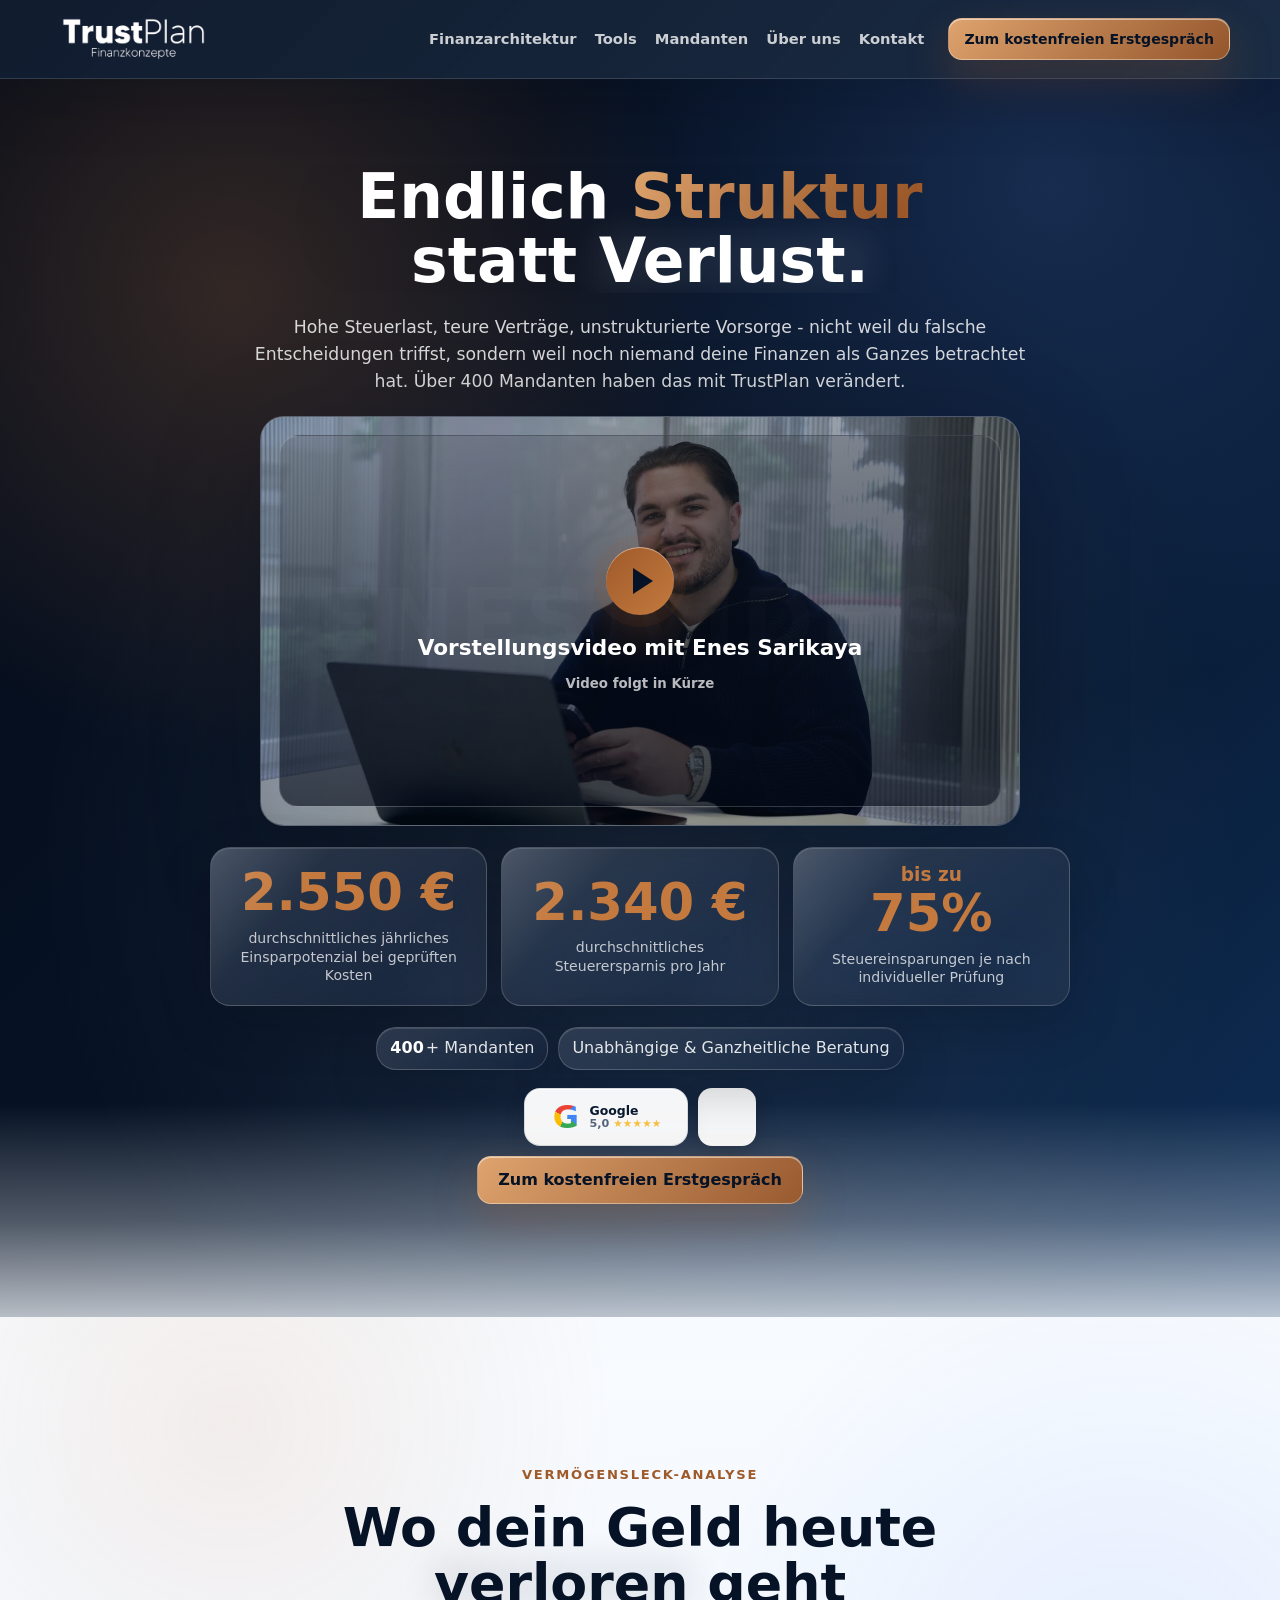
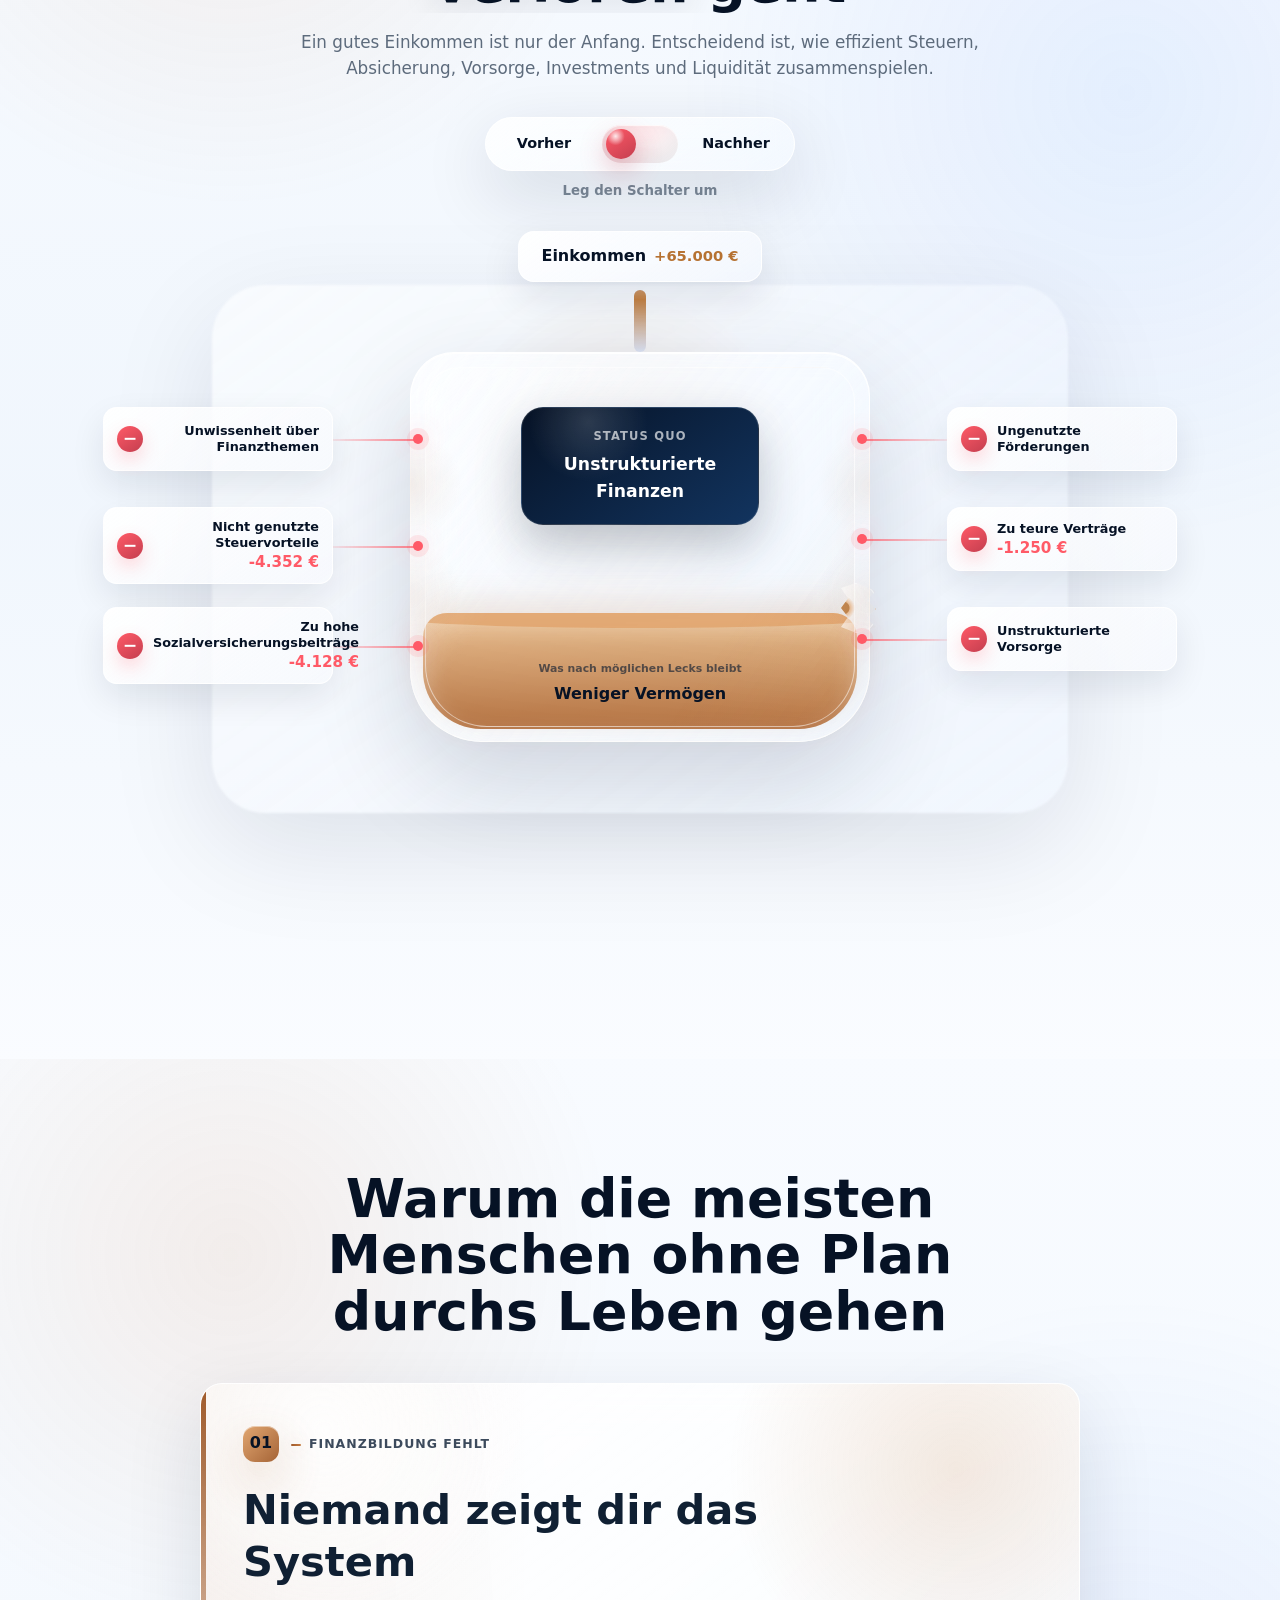
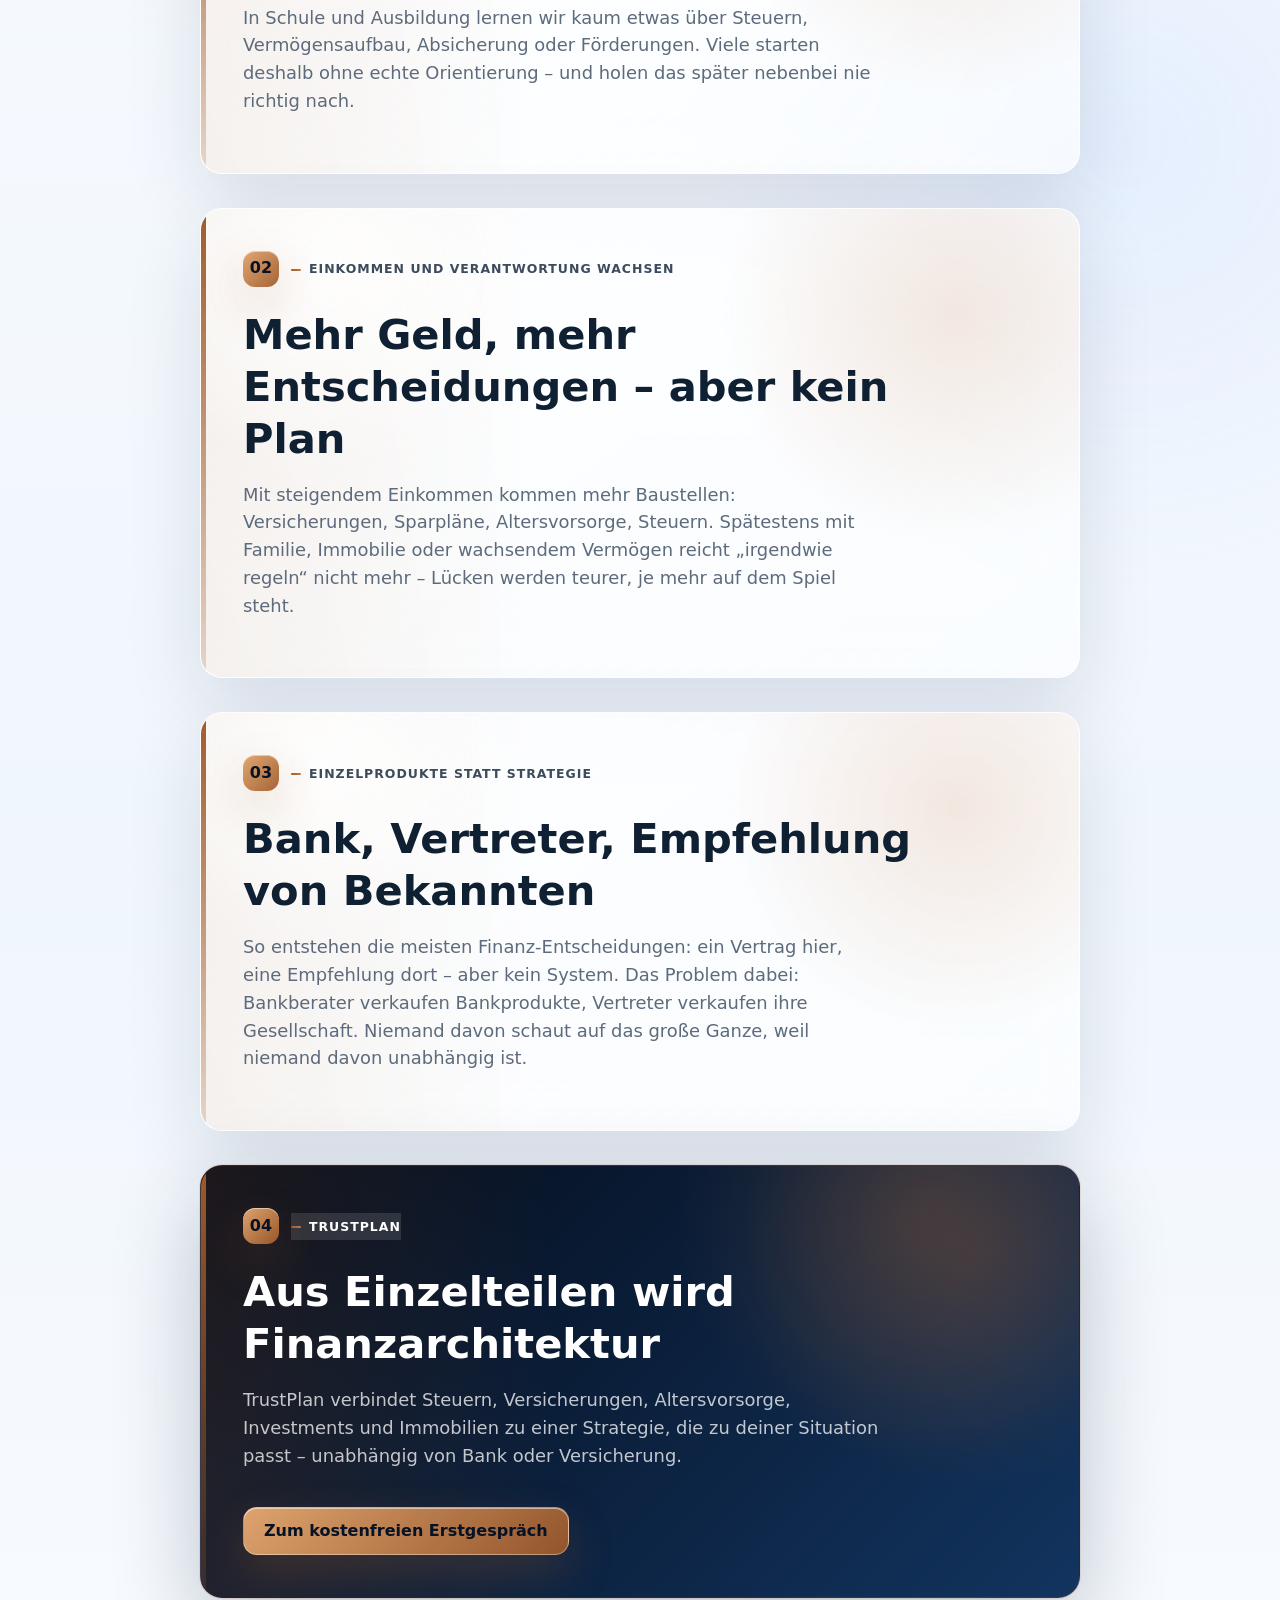
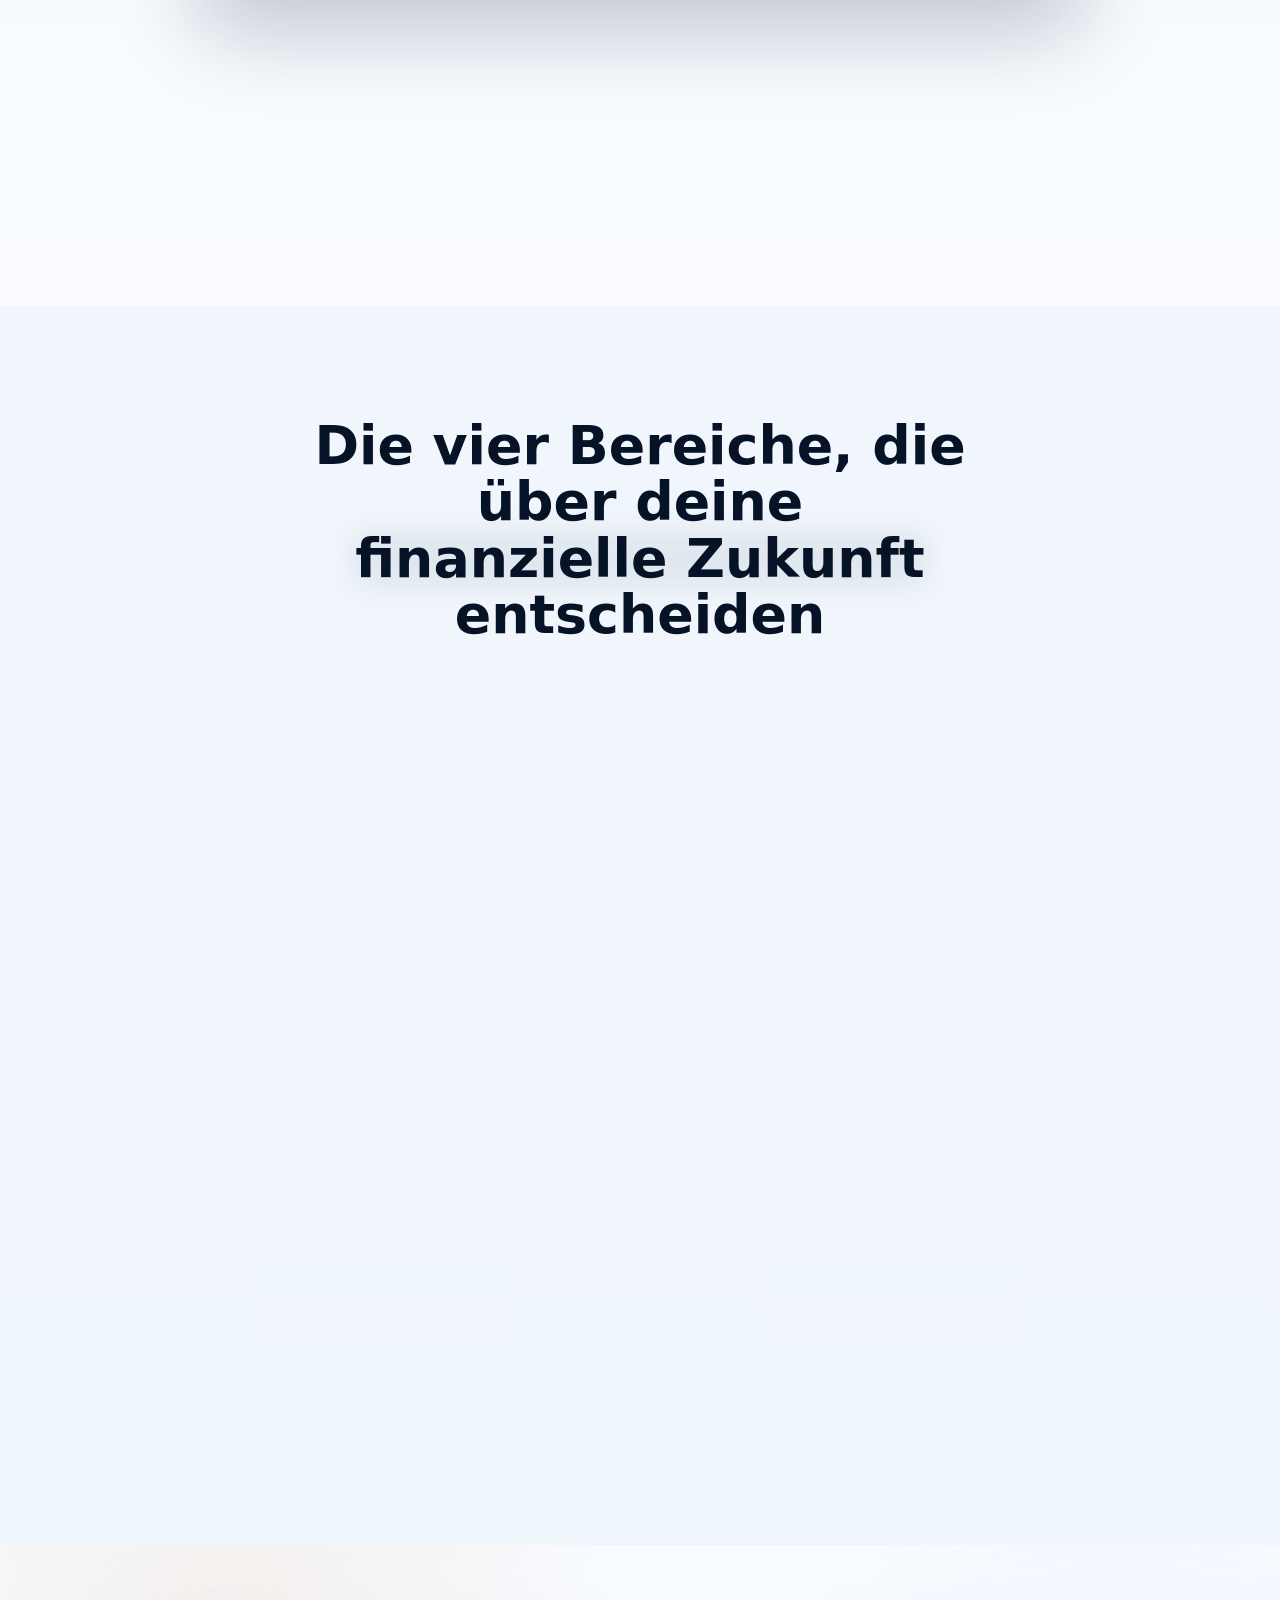
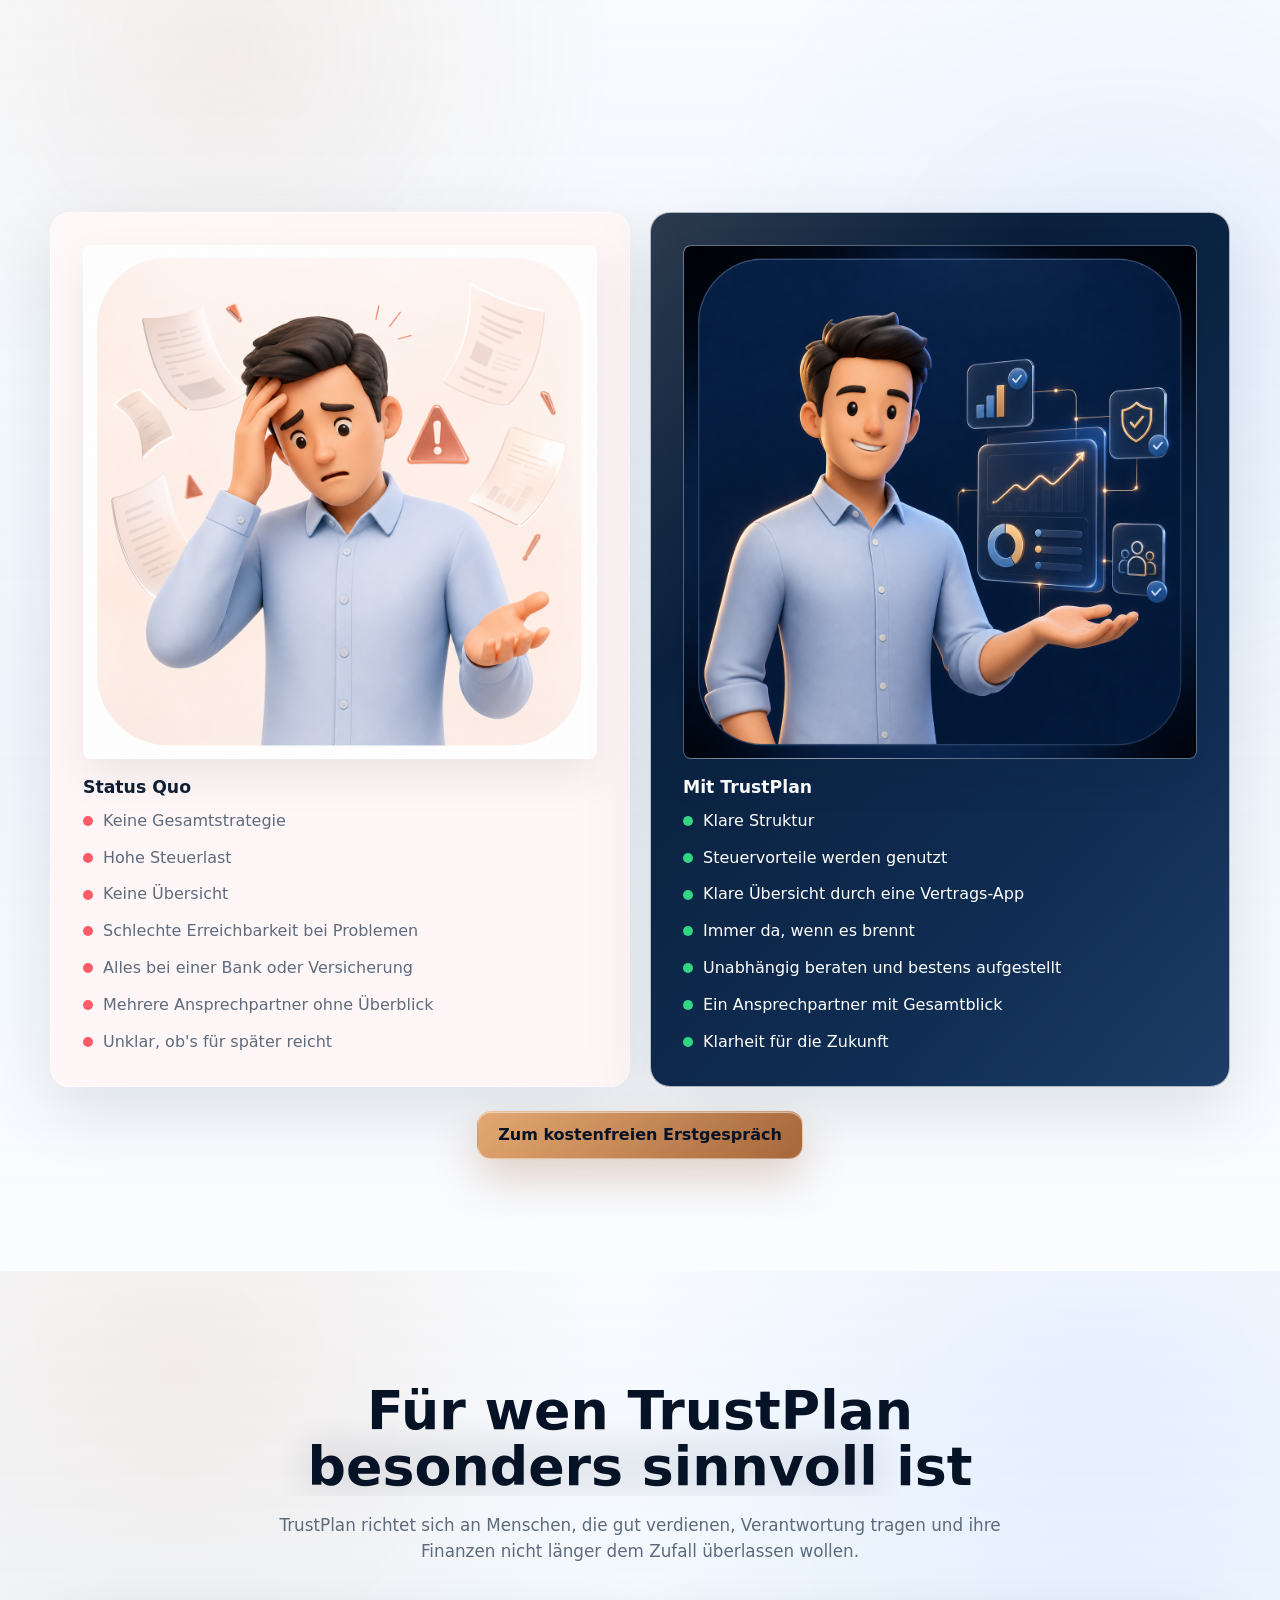
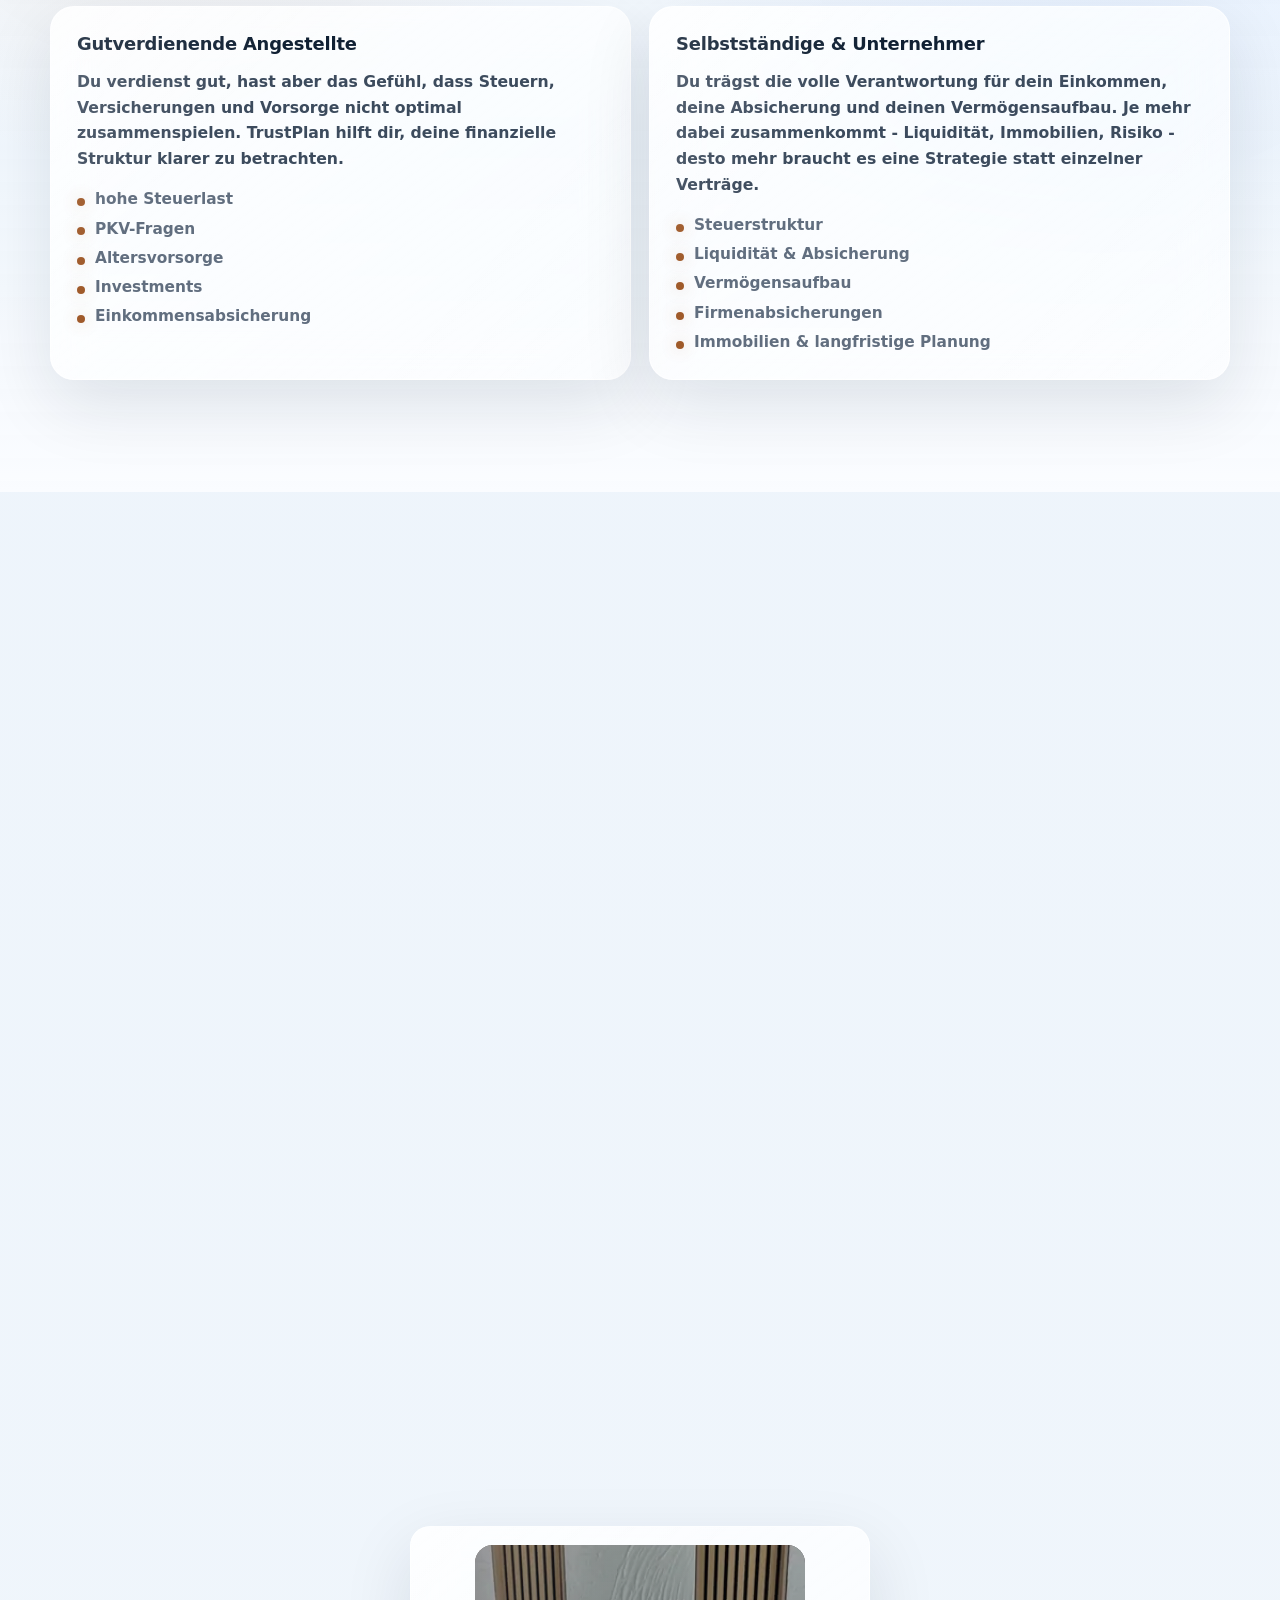
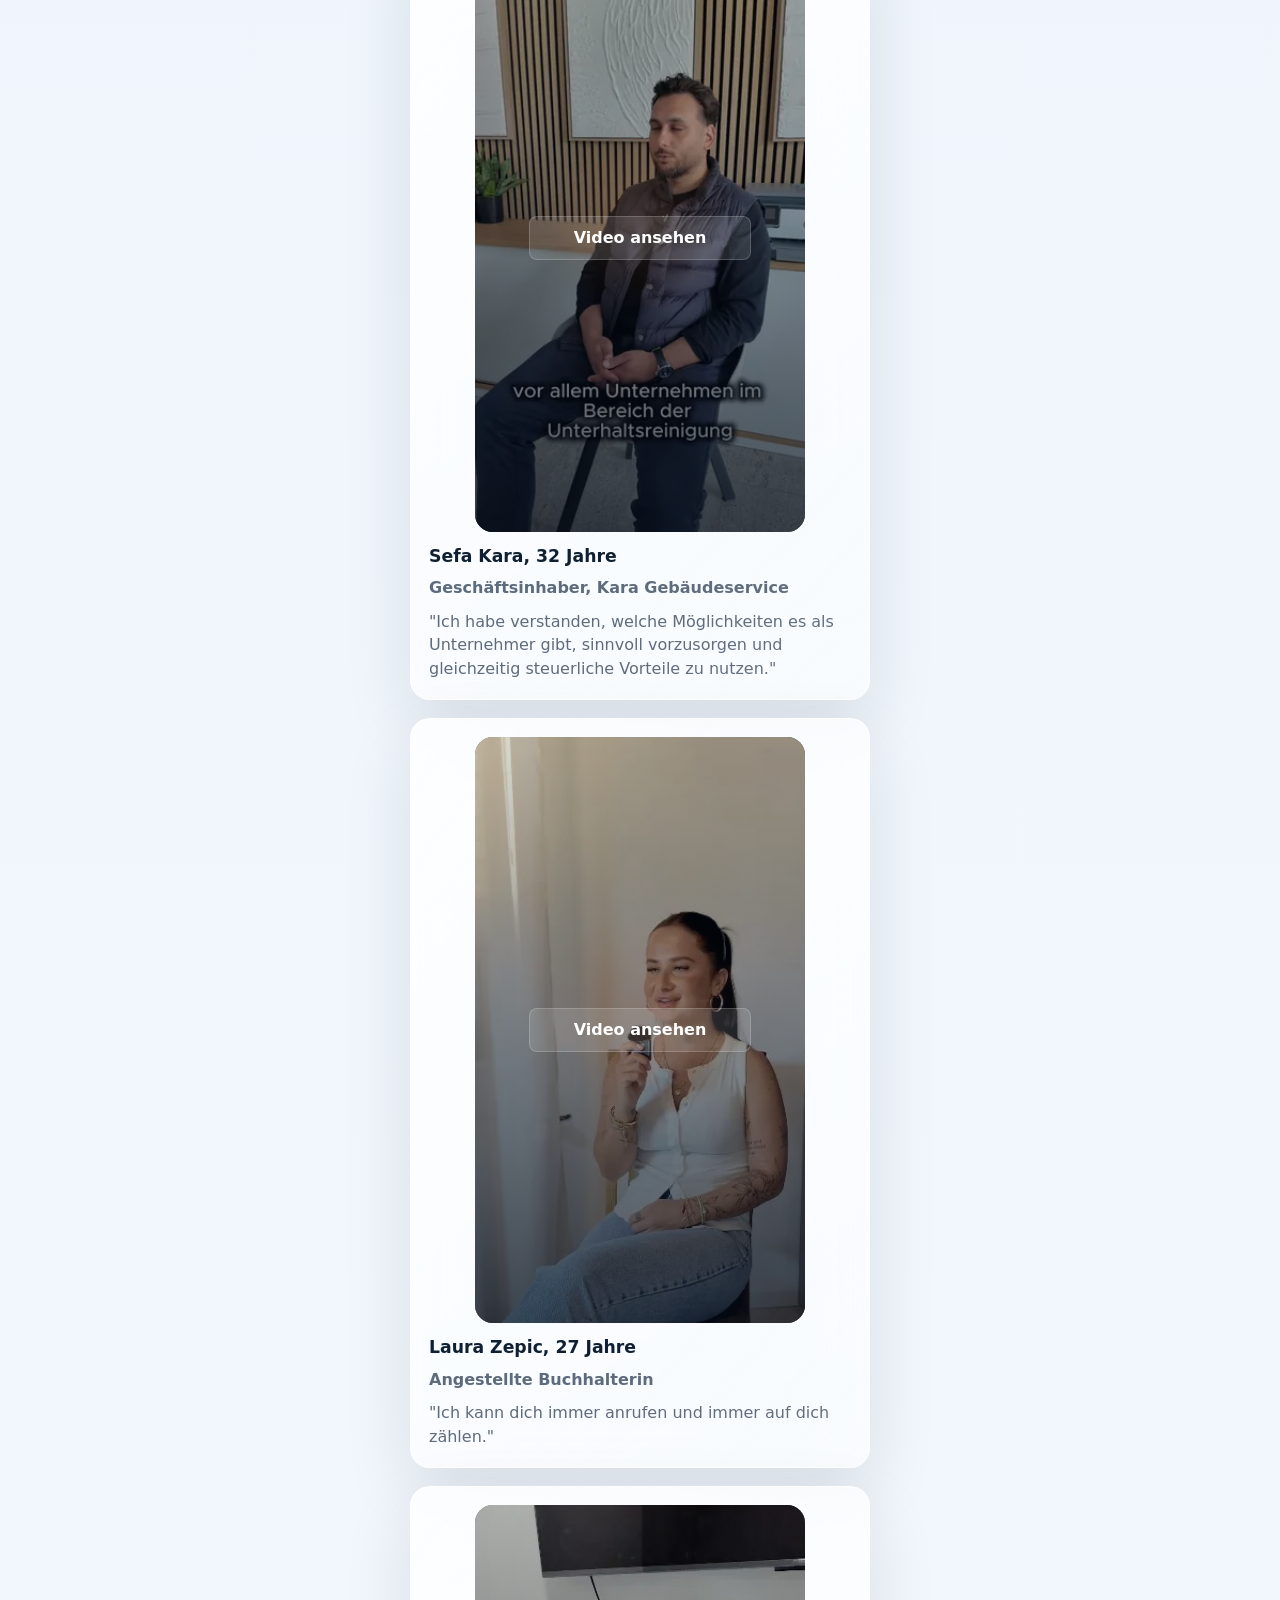
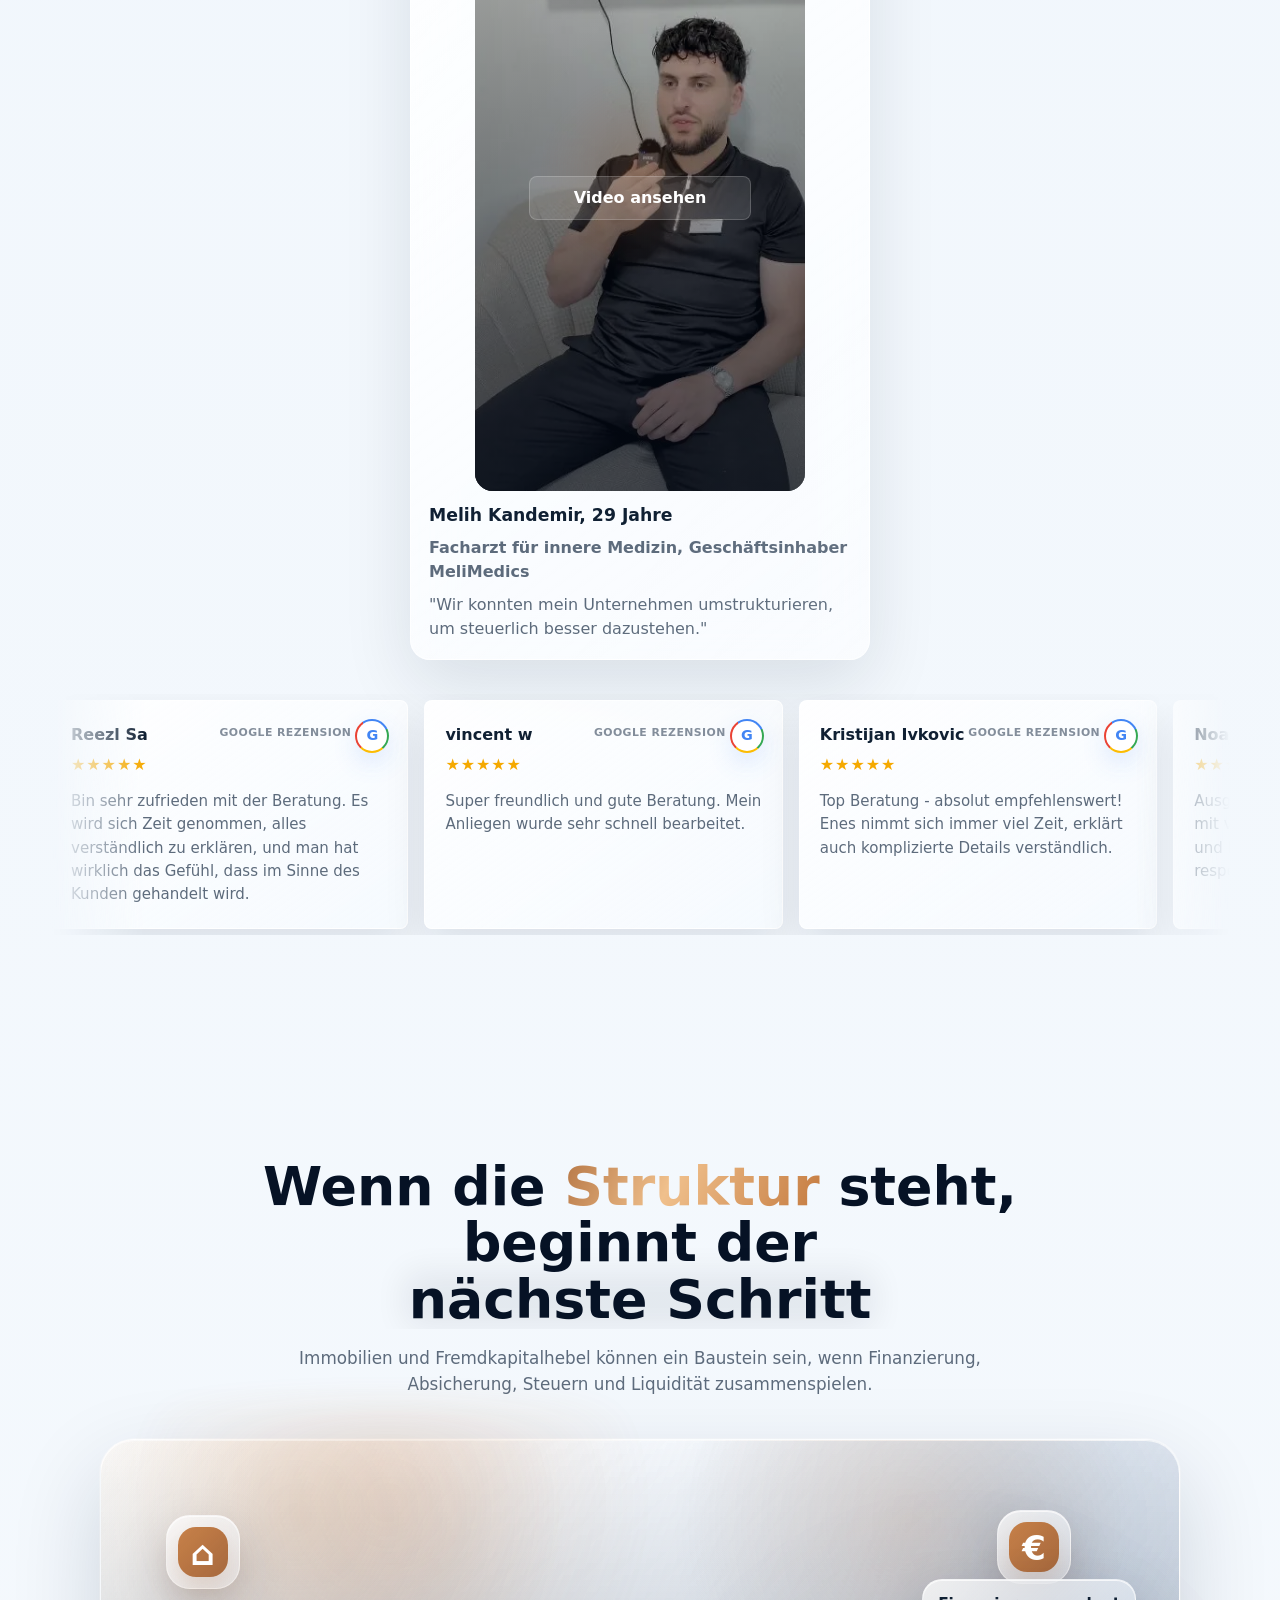
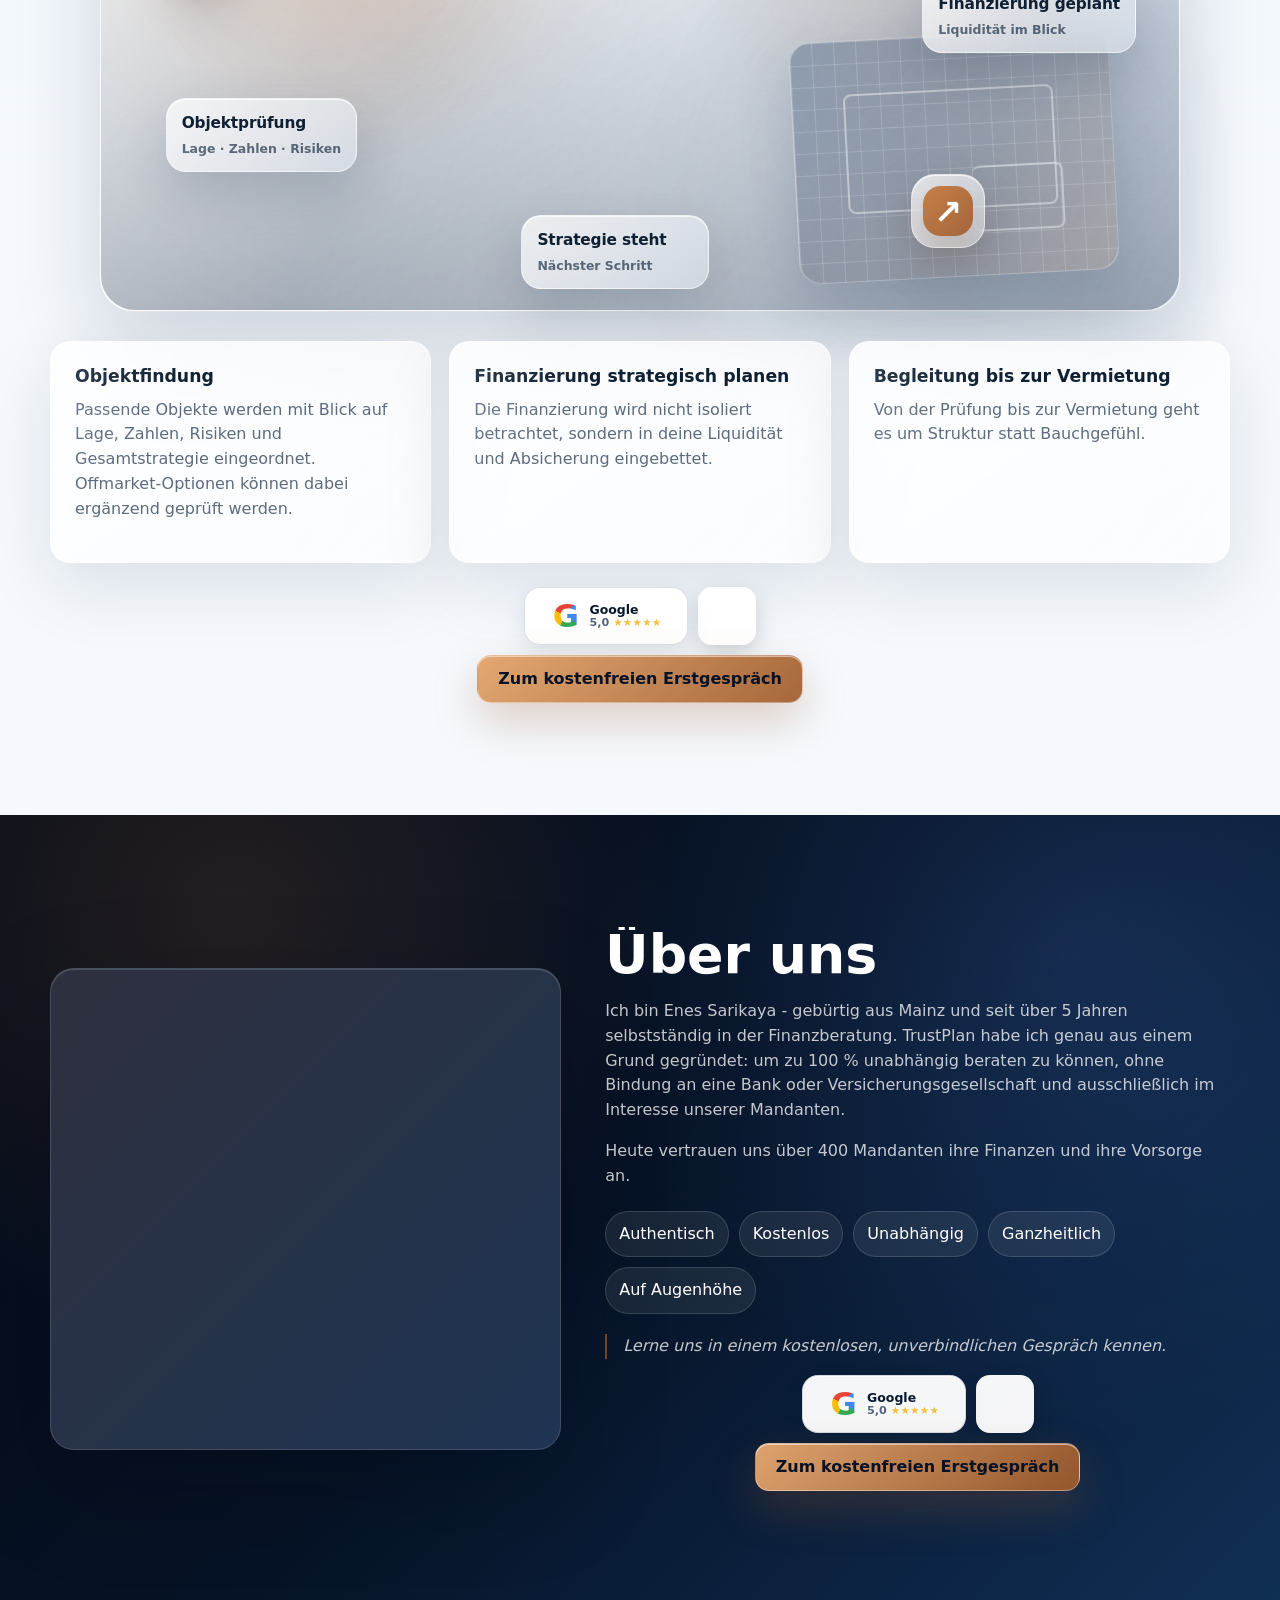
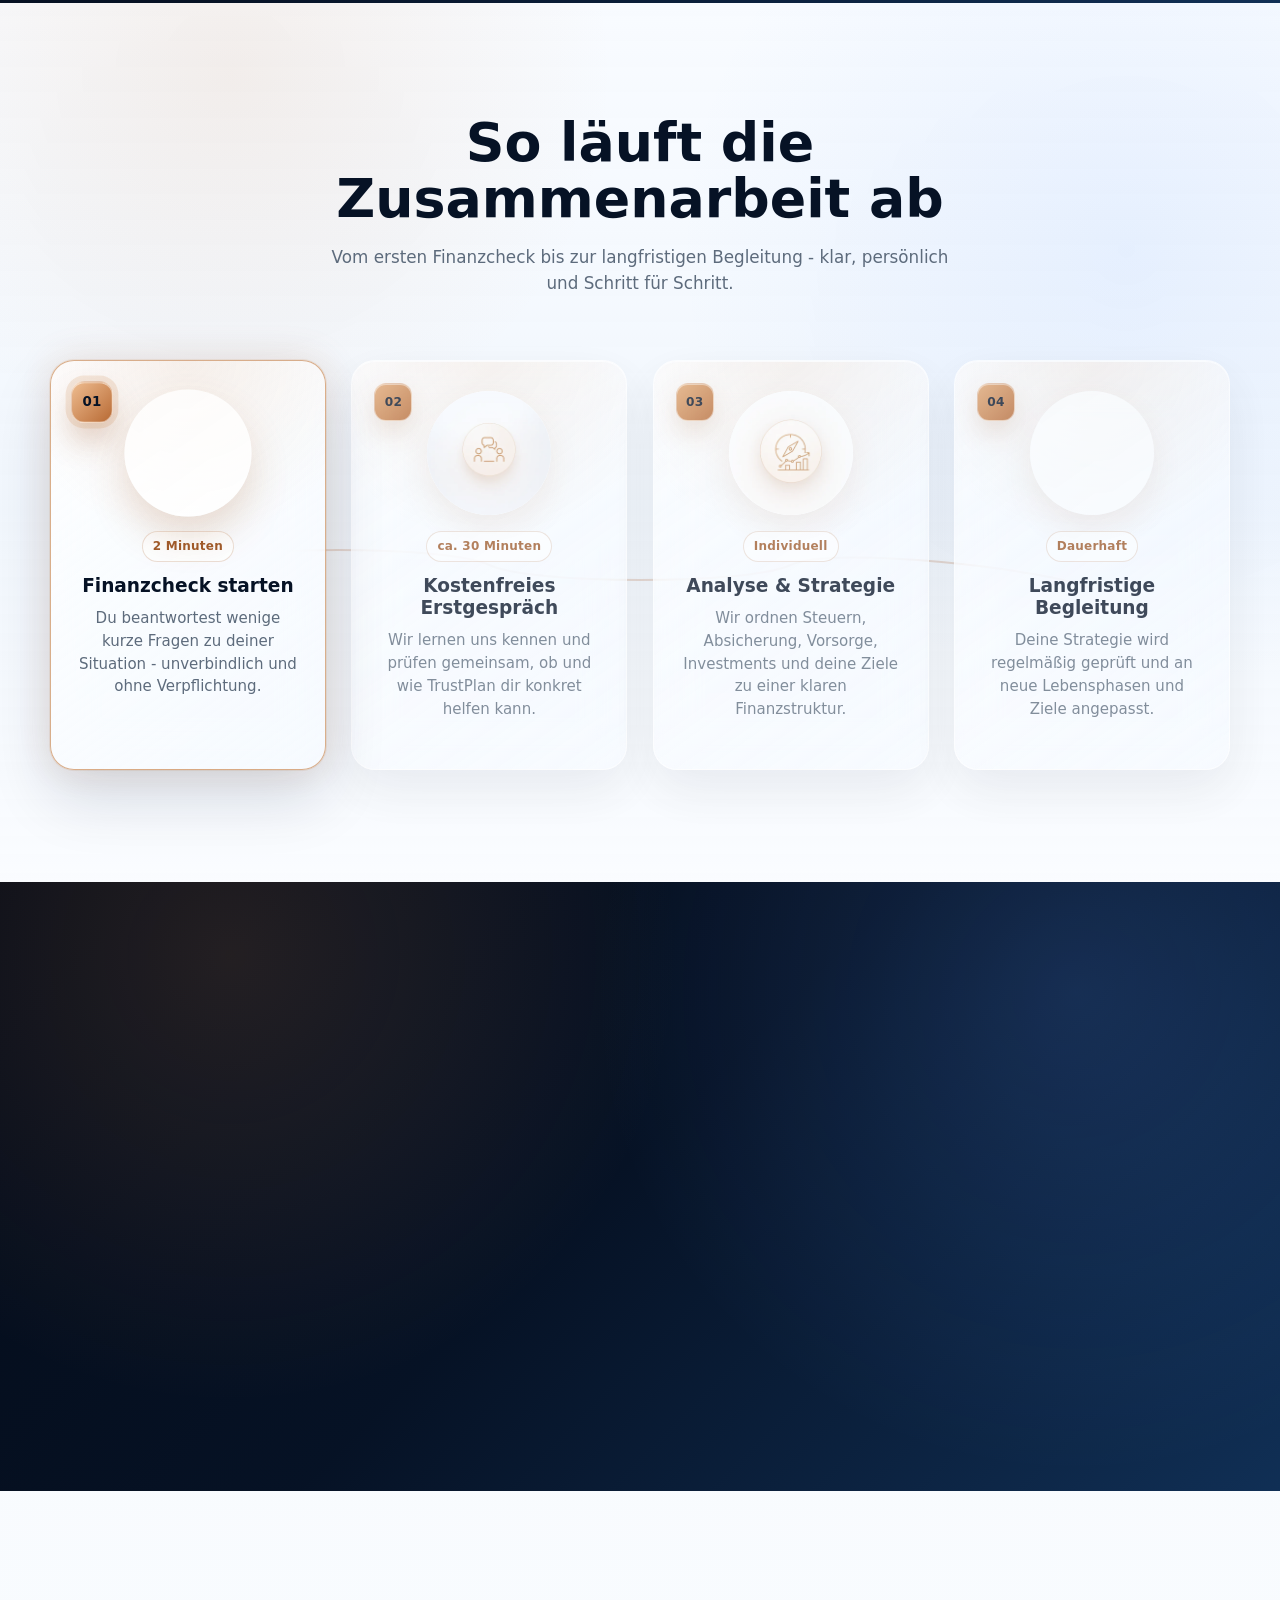
==== commit 9438209d: "Place funnel trust badges below introductions" ====
--- a/index.html
+++ b/index.html
@@ -694,6 +694,10 @@
           <div class="section-heading align-left reveal">
             <h2>Kostenlose Potenzialanalyse starten</h2>
             <p>Der Mini-Funnel führt dich Schritt für Schritt durch die wichtigsten Angaben. Danach melden wir uns zeitnah für dein unverbindliches Erstgespräch.</p>
+            <div class="cta-trust-signals funnel-trust-signals" aria-label="Bewertungen von Google und ProvenExpert">
+              <a class="google-review-button" href="https://www.google.com/search?sca_esv=d3caeb1c7ee2fe72&amp;sxsrf=APpeQntG4bvHBeHpn_8wjr--iLrekEF3Ow:1783502486710&amp;q=TrustPlan+Finanzkonzepte+Rezensionen&amp;si=APenkKm7iecQ4G6P-TsbSMFKIQtv3EFIqRAFw-i8uEbk55Z-_063R5fz_pcASmtWEHIdpiaSfcM192M0TLqE7zl8o7d3tzkHORbM1gDWHCwkmUI0fpfohoU%3D&amp;uds=AJ5uw195omnGJ76DOhPThDoE1qc-TyXd6lywgsi6Vb_e4SkCA7IdnO1z1lFGWMvnApg1ueYqSzrmG7tlu2X8tsATW0WiBTuCm3t05FpUq-0bWUEDDY4g5RD6YL__OtQOf-z7awpuQqtB5q7vzalq4VGApnEAzEMNvw&amp;sa=X&amp;ved=2ahUKEwidlLTB4MKVAxXAX_EDHVl-AykQ3PALegQILxAF&amp;biw=1440&amp;bih=778&amp;dpr=2" target="_blank" rel="noopener noreferrer" aria-label="Google Bewertungen von TrustPlan Finanzkonzepte ansehen"><span class="google-rating-mark" aria-hidden="true">G</span><span class="google-rating-copy"><strong>Google</strong><span>5,0 <i aria-hidden="true">★★★★★</i></span></span></a>
+              <a class="cta-provenexpert-seal" href="https://www.provenexpert.com/trustplan-finanzkonzepte/?utm_source=Badge&amp;utm_medium=Badge&amp;utm_campaign=Badge" target="_blank" rel="noopener noreferrer" aria-label="ProvenExpert Empfehlungen für TrustPlan Finanzkonzepte ansehen"><img src="https://www.provenexpert.com/profile/de-de/awards-2026/recommendation.svg" alt="ProvenExpert Empfehlungssiegel für TrustPlan Finanzkonzepte" loading="lazy" decoding="async"></a>
+            </div>
           </div>
 
           <form class="funnel reveal" action="./contact.php" method="post" accept-charset="UTF-8" data-funnel aria-label="Kostenlose Potenzialanalyse Formular">
--- a/assets/css/style.css
+++ b/assets/css/style.css
@@ -4401,18 +4401,9 @@
   font-weight: 750;
 }
 
-.contact-google-reviews {
-  width: min(100%, 640px);
-  margin-top: 30px;
-}
-
-.contact-google-reviews.cta-trust-signals {
-  width: fit-content;
-  max-width: 100%;
-}
-
-.contact-funnel-card > .contact-google-reviews {
-  margin: 20px auto 14px;
+.funnel-trust-signals {
+  justify-content: flex-start;
+  margin: 22px 0 0;
 }
 
 .contact-google-heading {
--- a/assets/css/style.css
+++ b/assets/css/style.css
@@ -4401,18 +4401,9 @@
   font-weight: 750;
 }
 
-.contact-google-reviews {
-  width: min(100%, 640px);
-  margin-top: 30px;
-}
-
-.contact-google-reviews.cta-trust-signals {
-  width: fit-content;
-  max-width: 100%;
-}
-
-.contact-funnel-card > .contact-google-reviews {
-  margin: 20px auto 14px;
+.funnel-trust-signals {
+  justify-content: flex-start;
+  margin: 22px 0 0;
 }
 
 .contact-google-heading {
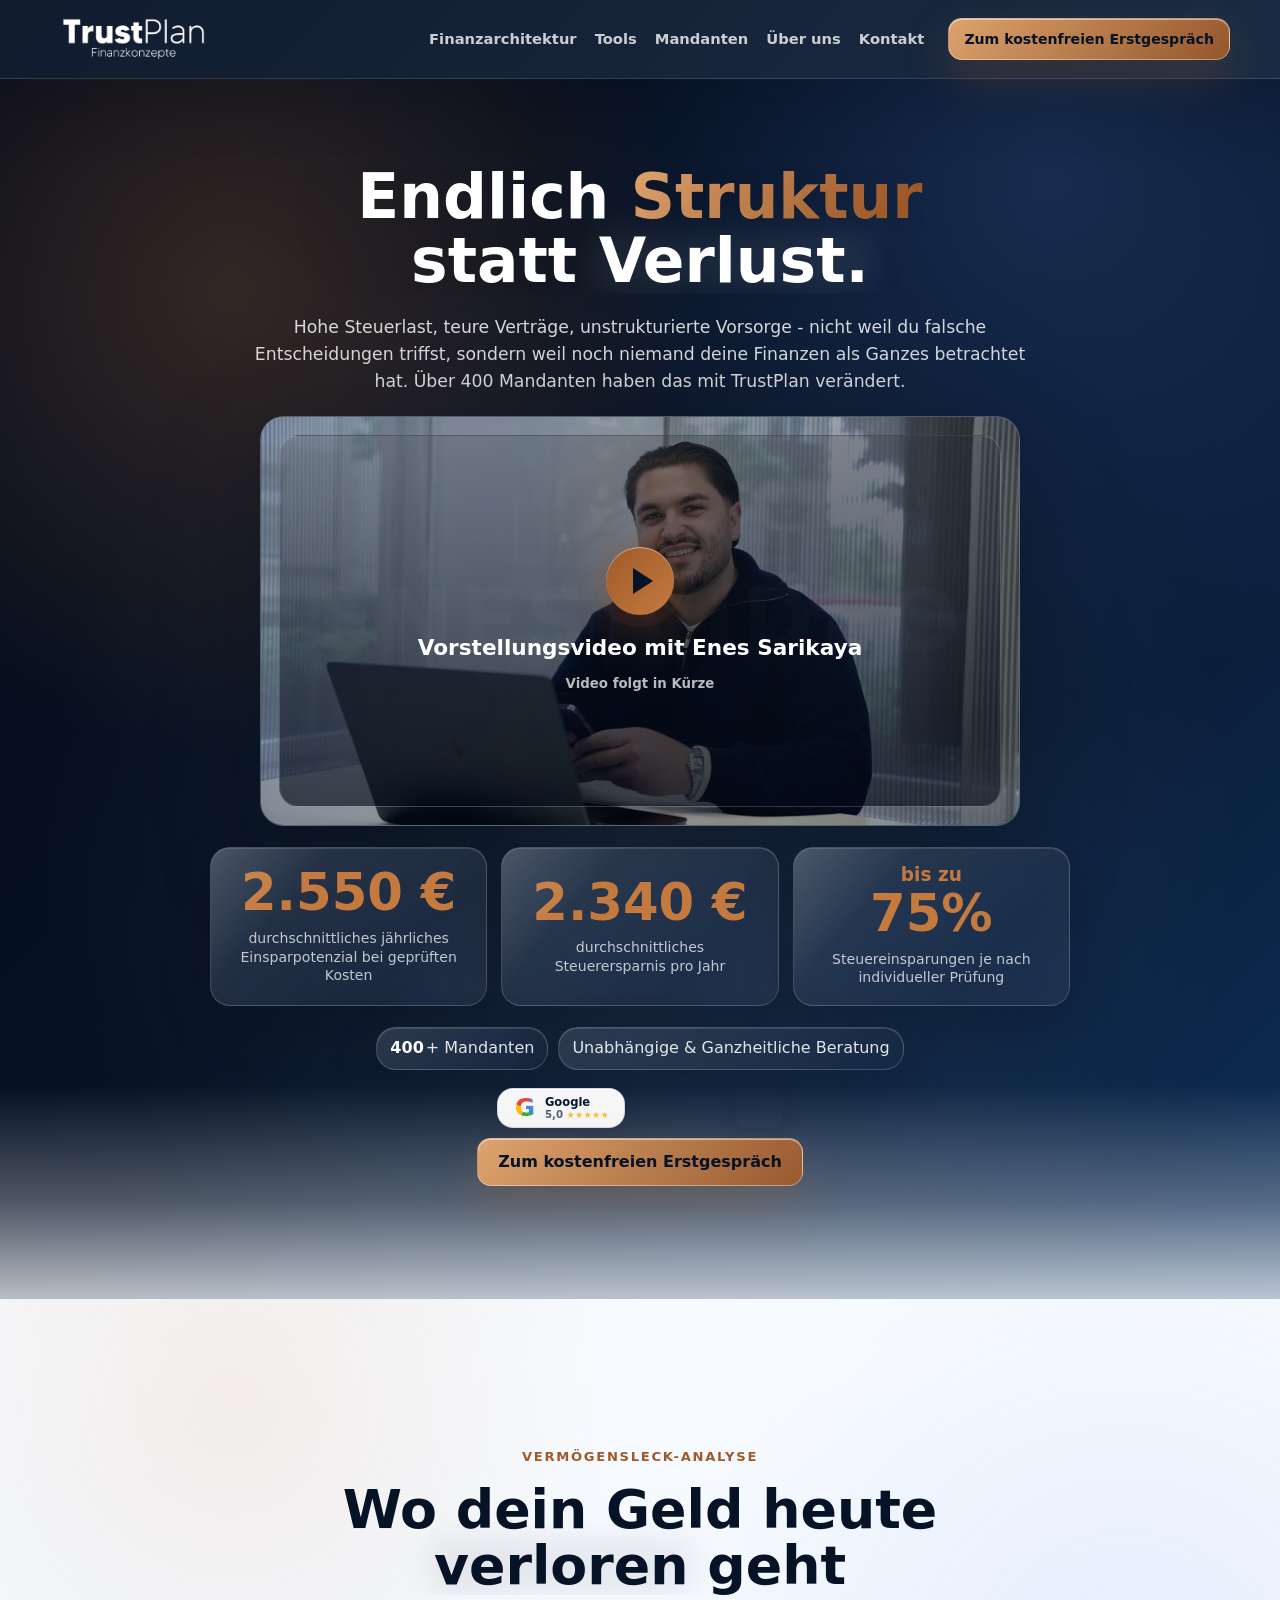
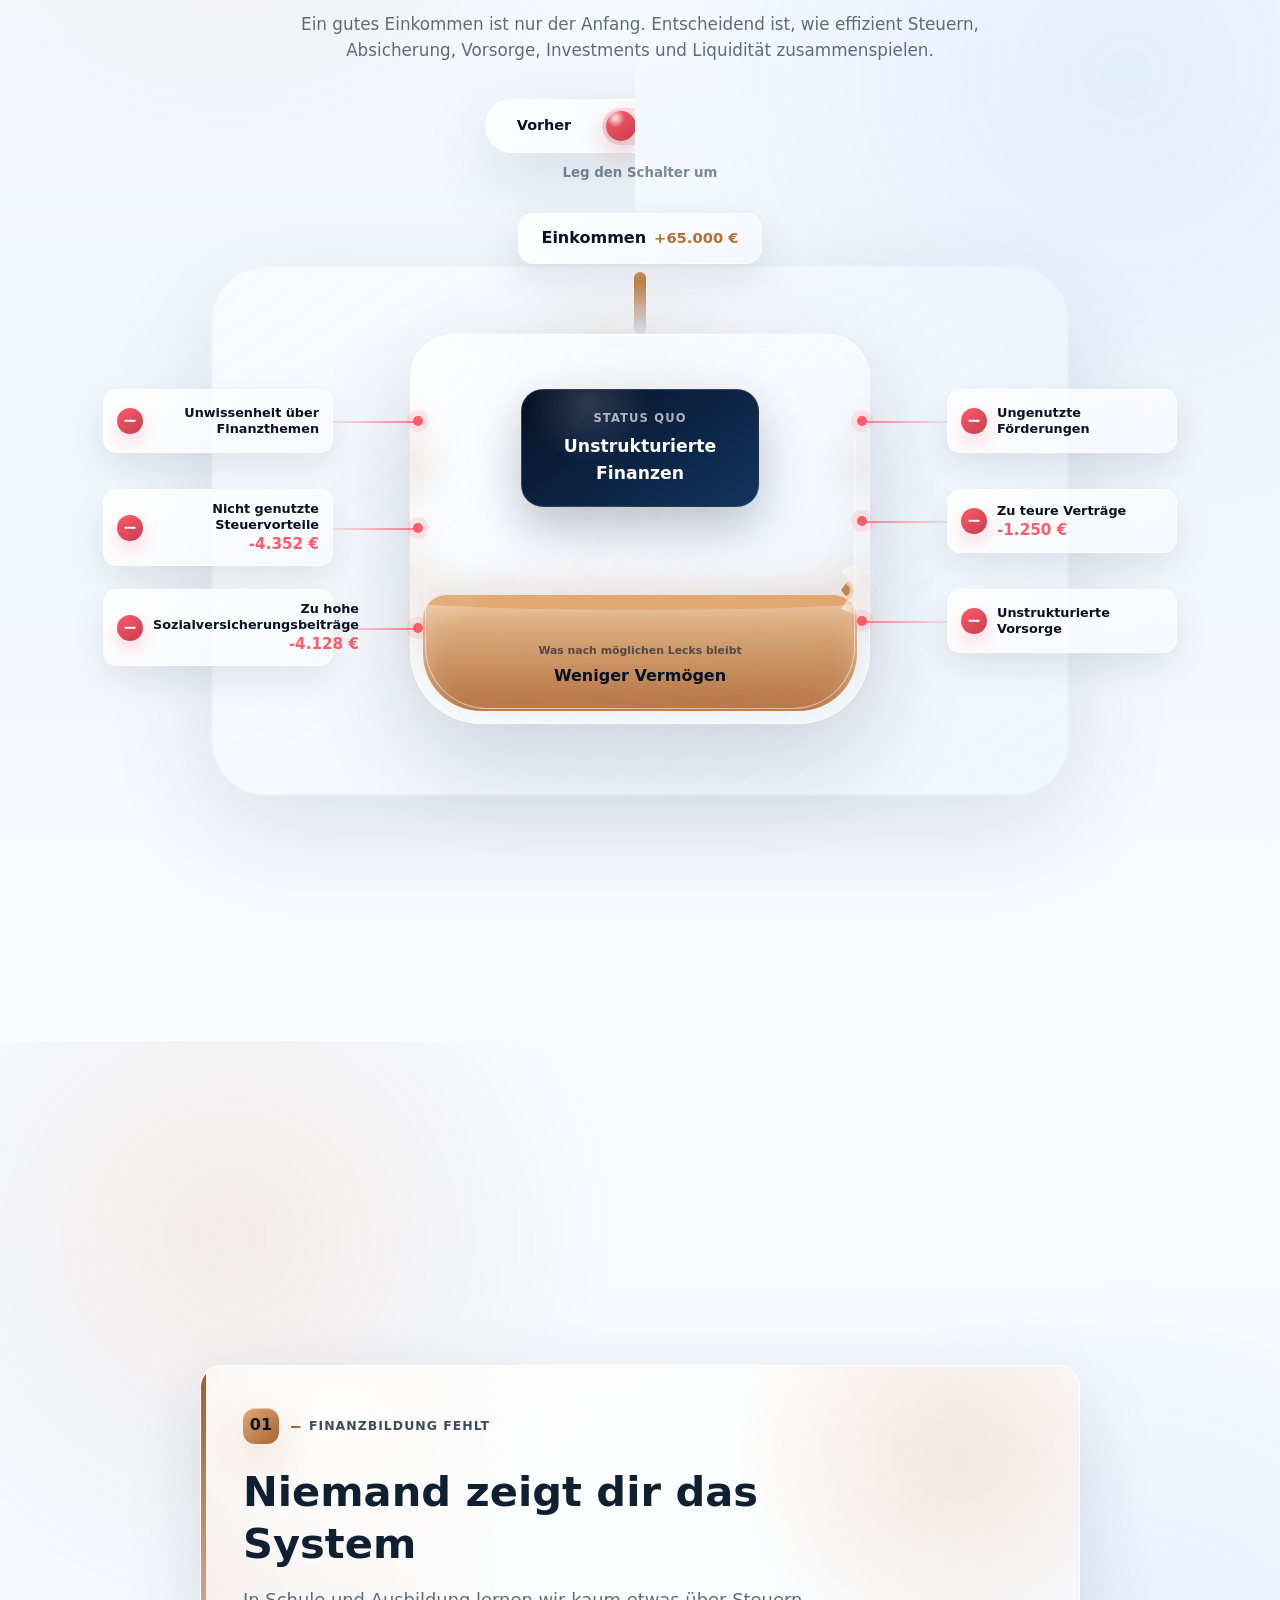
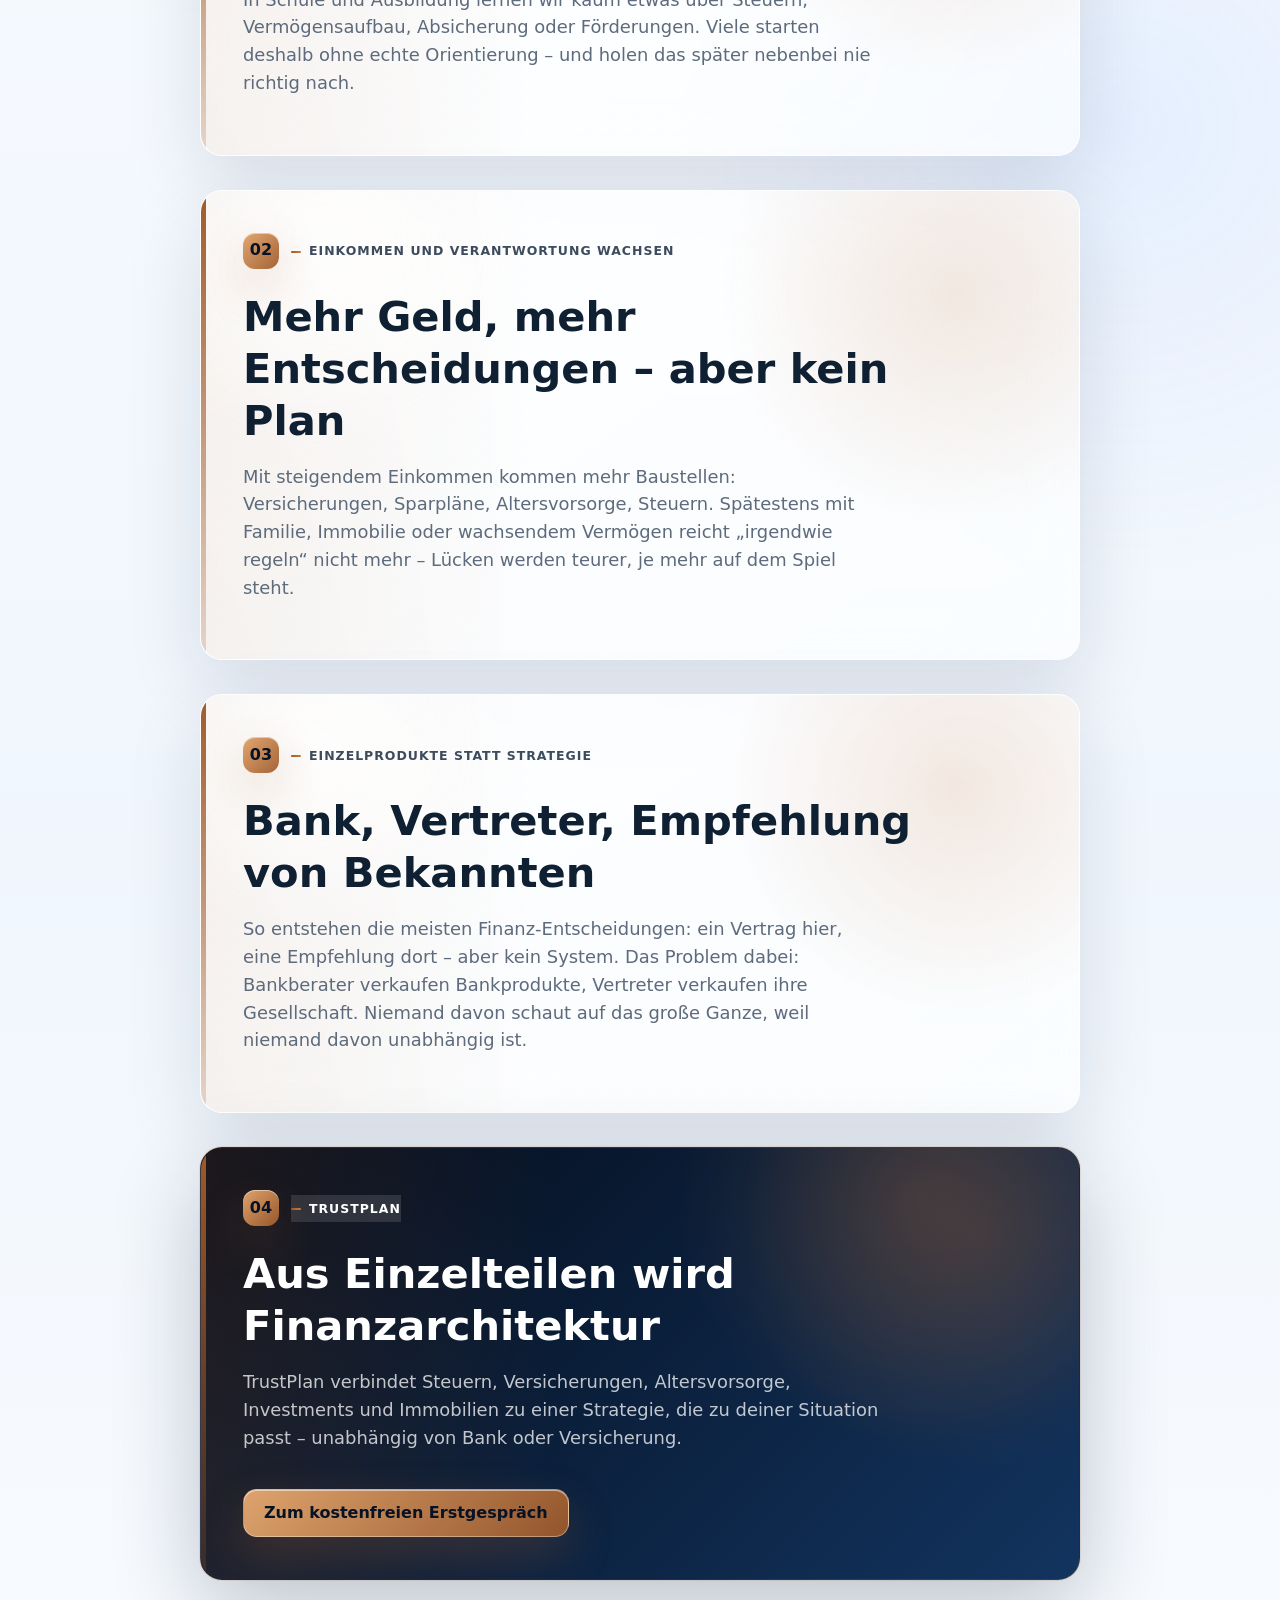
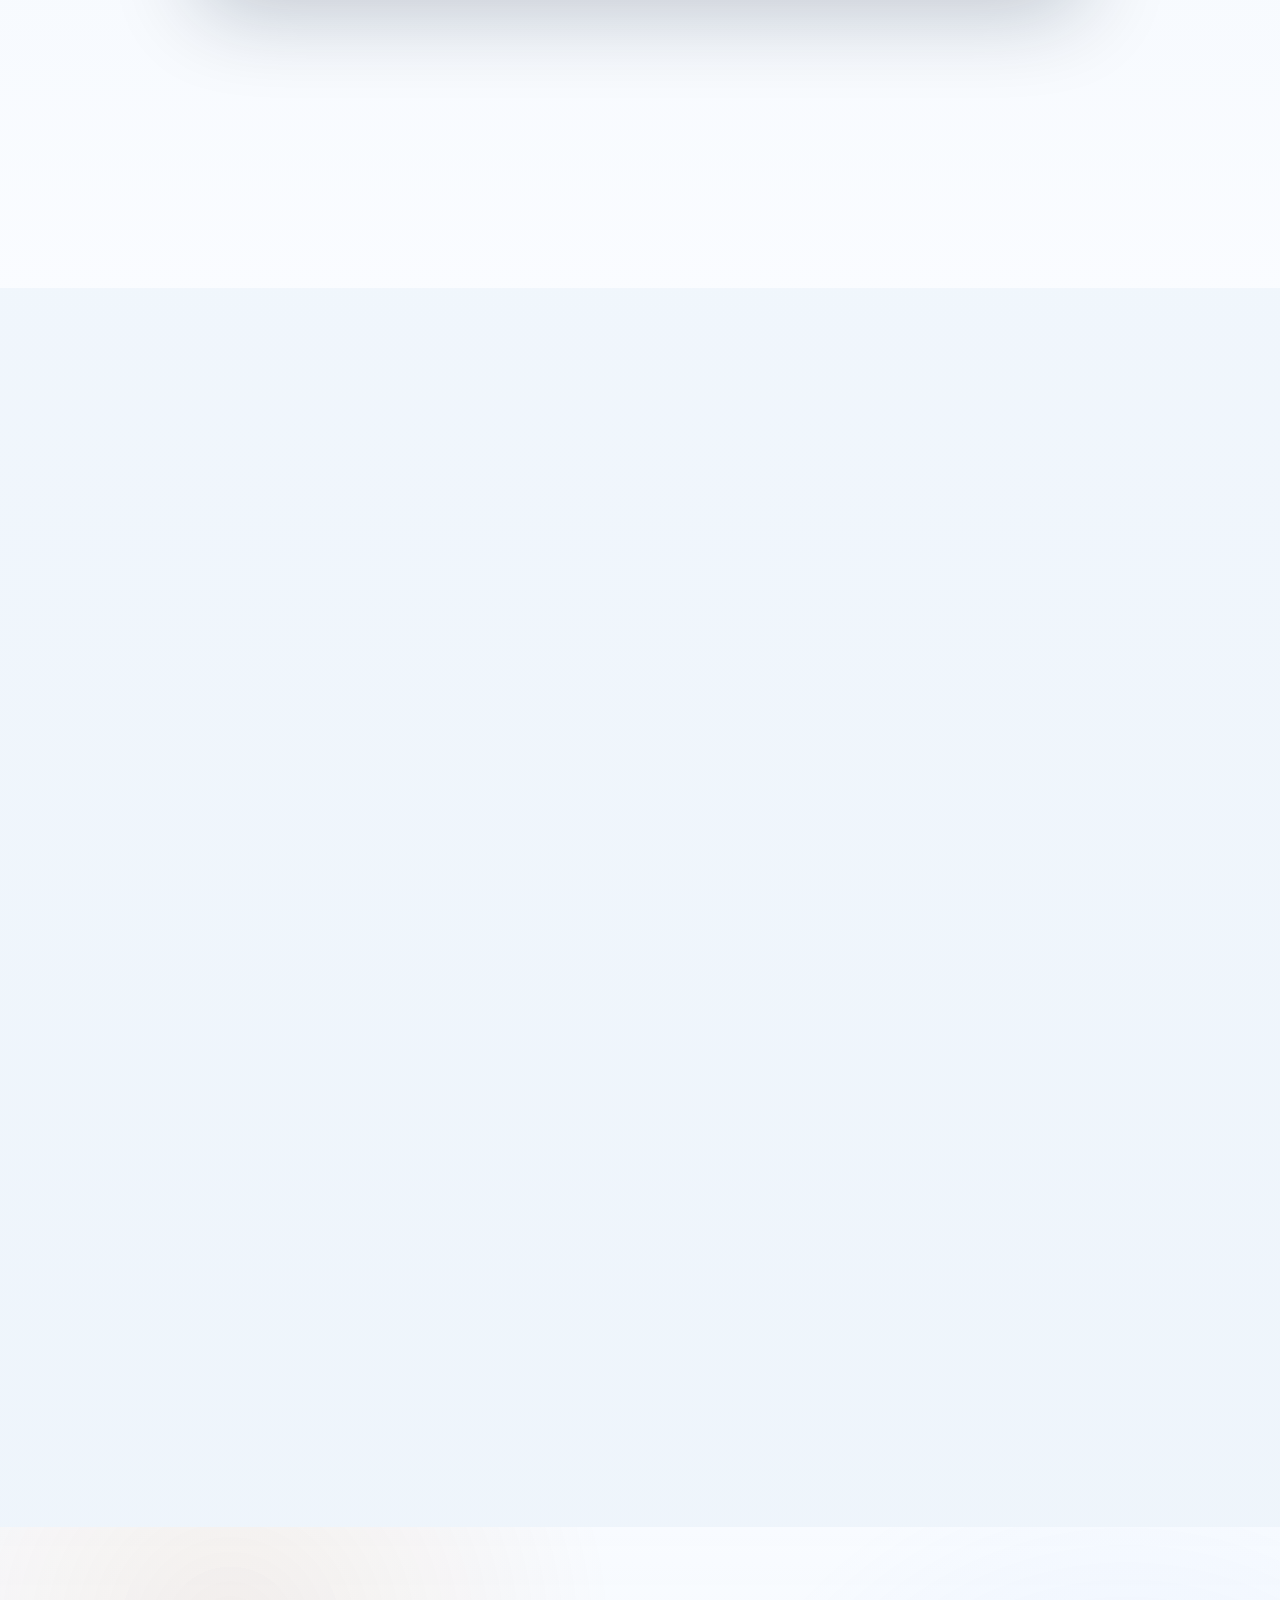
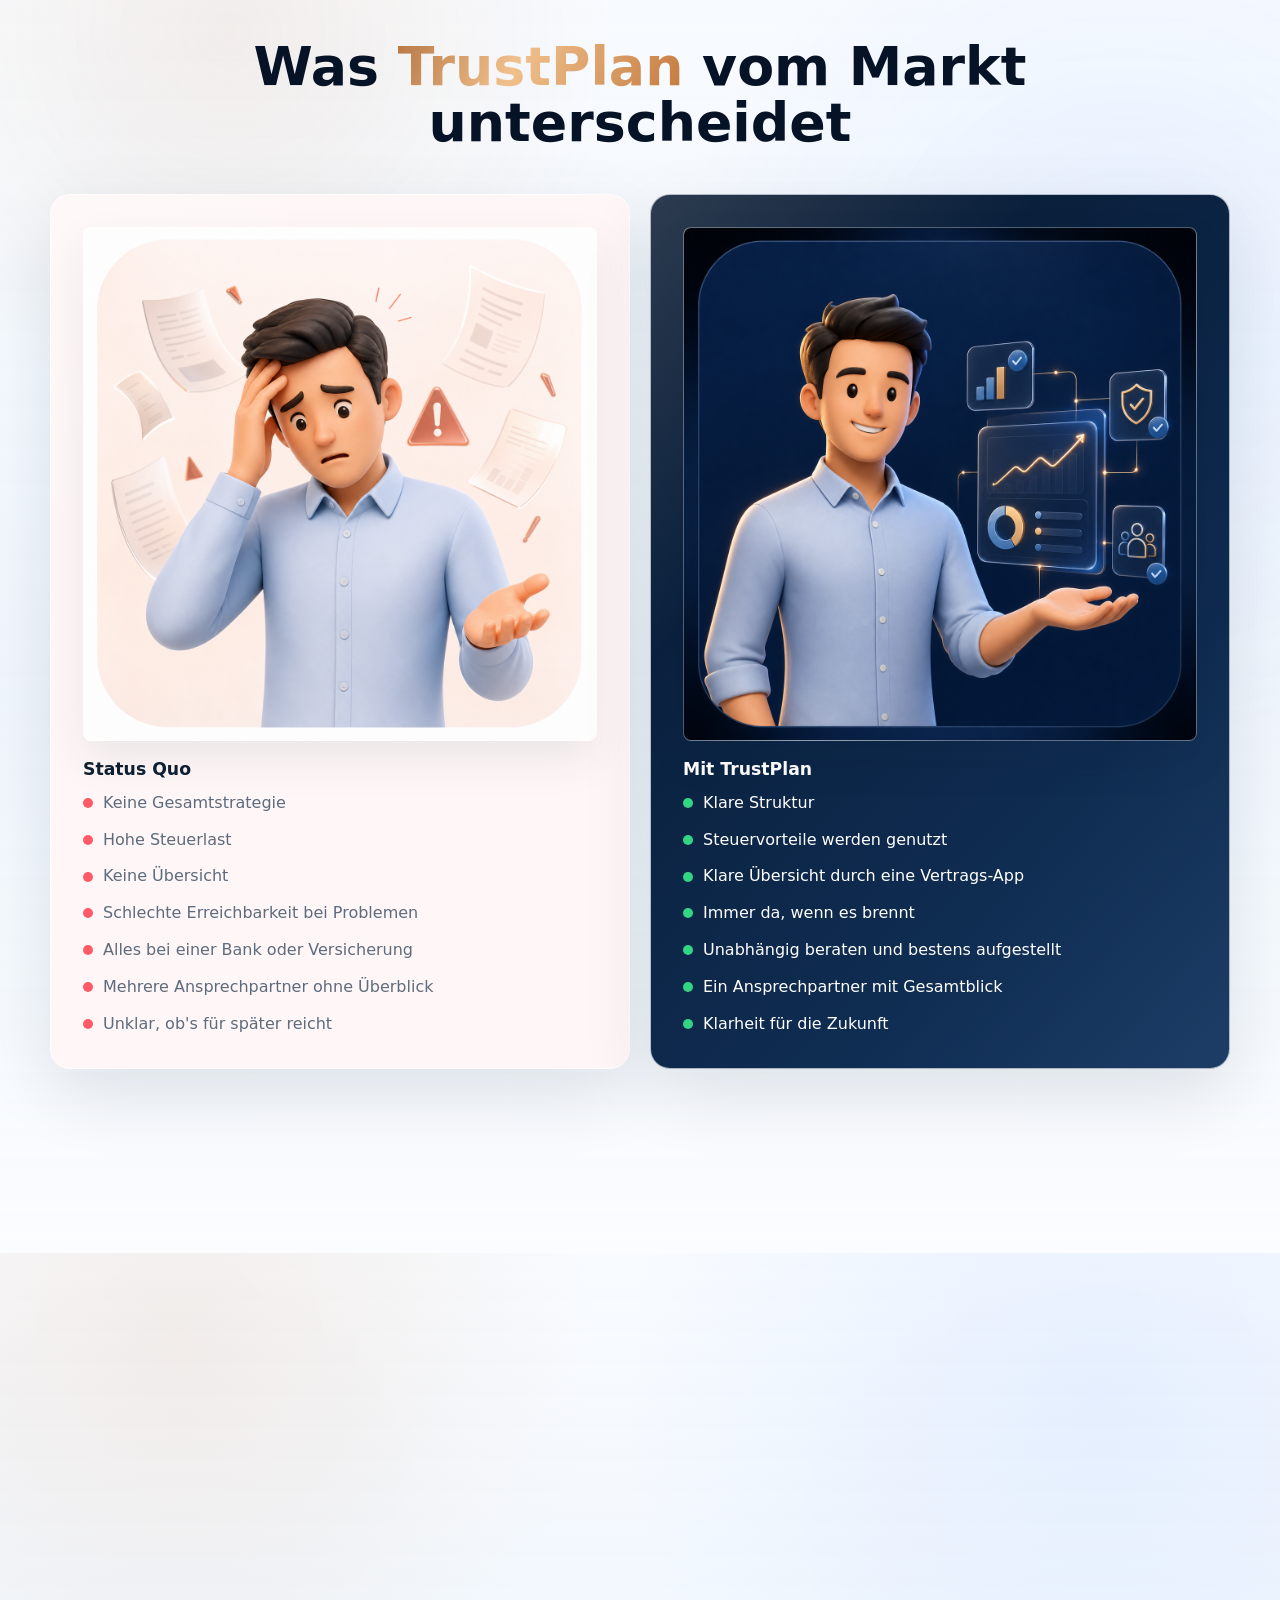
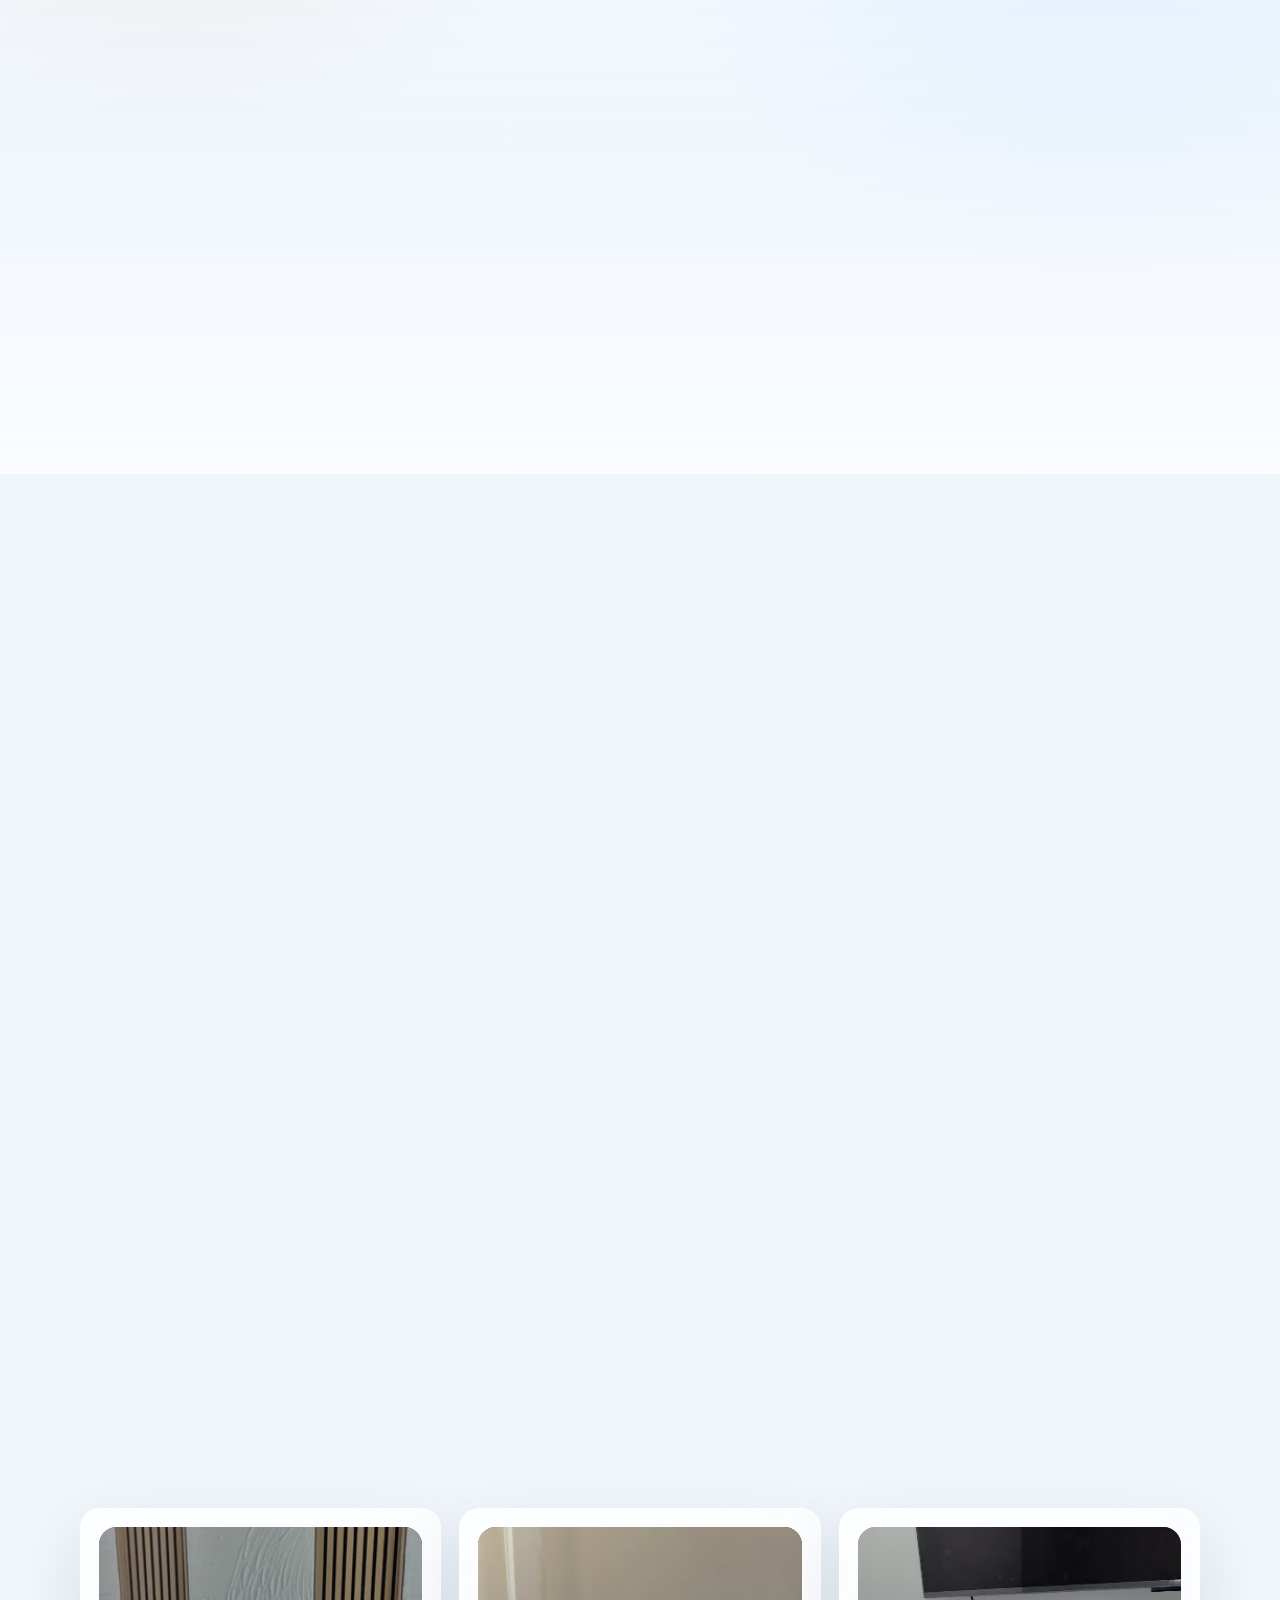
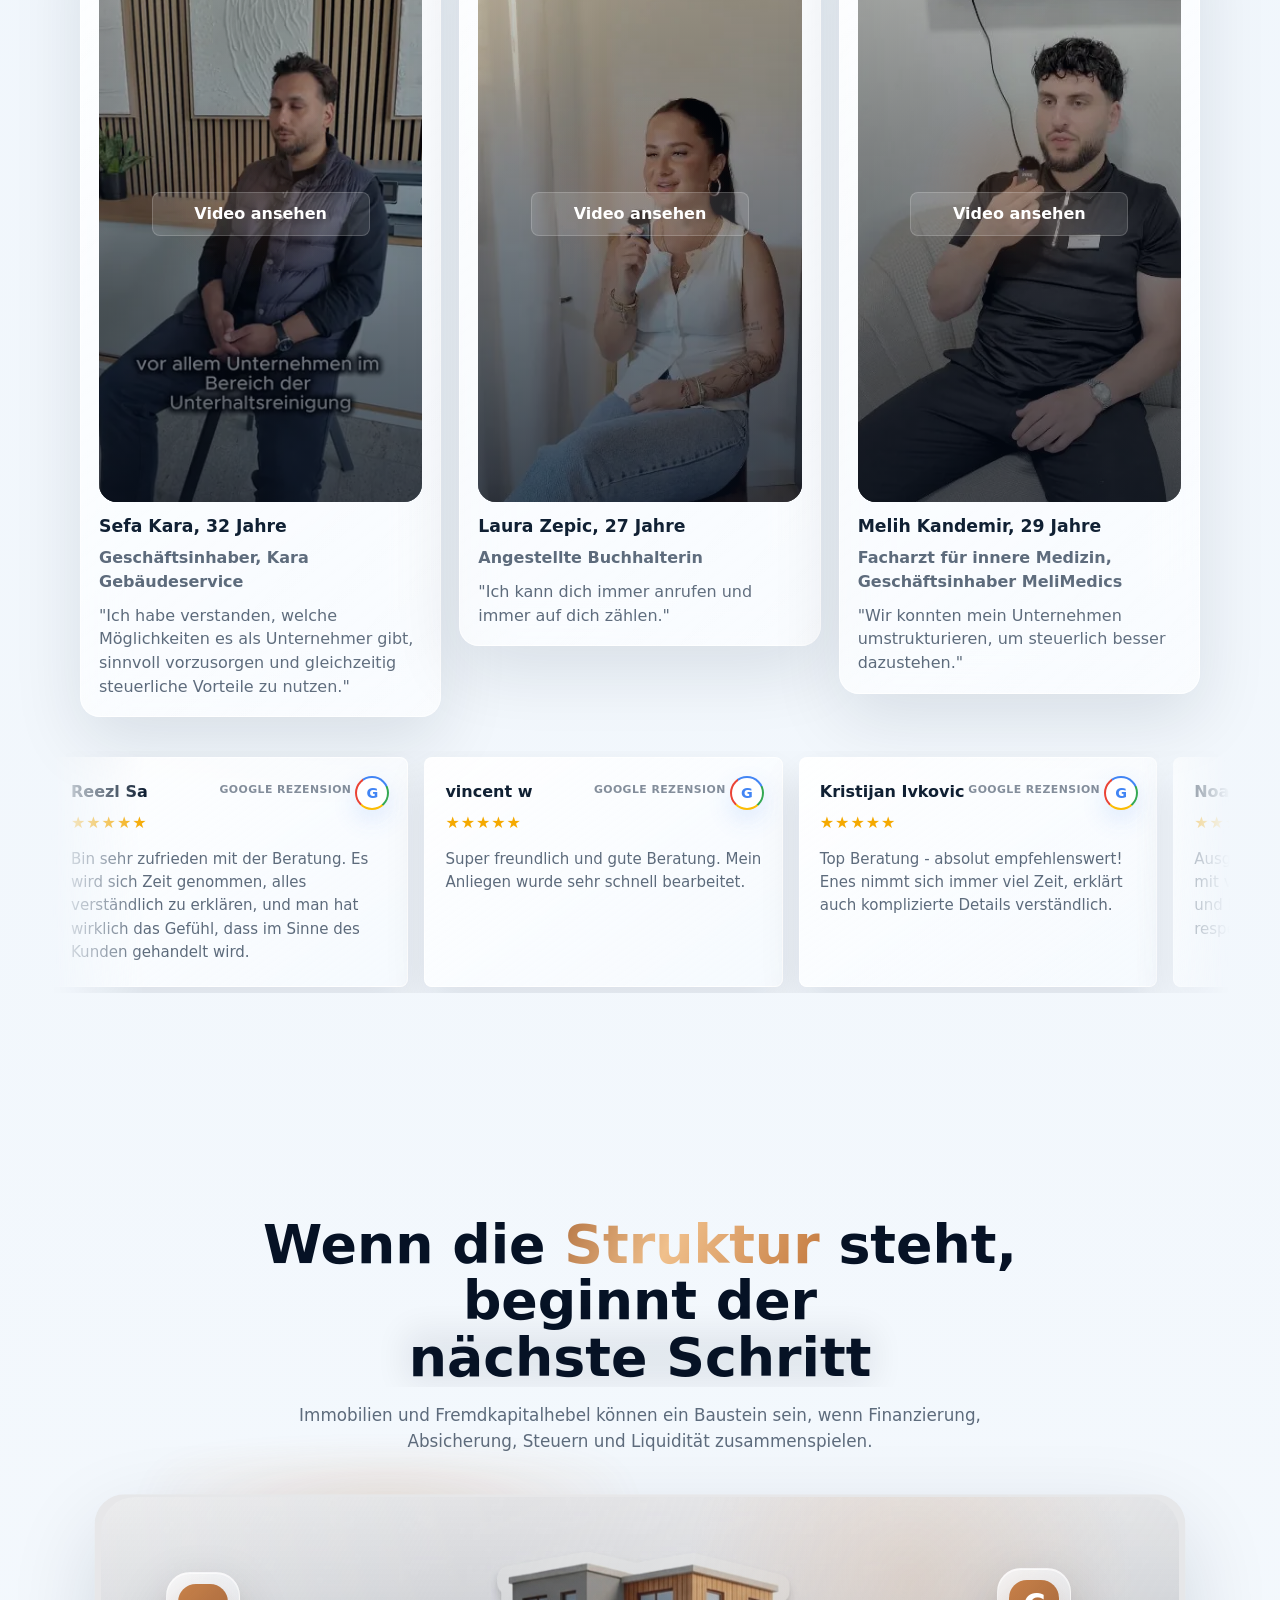
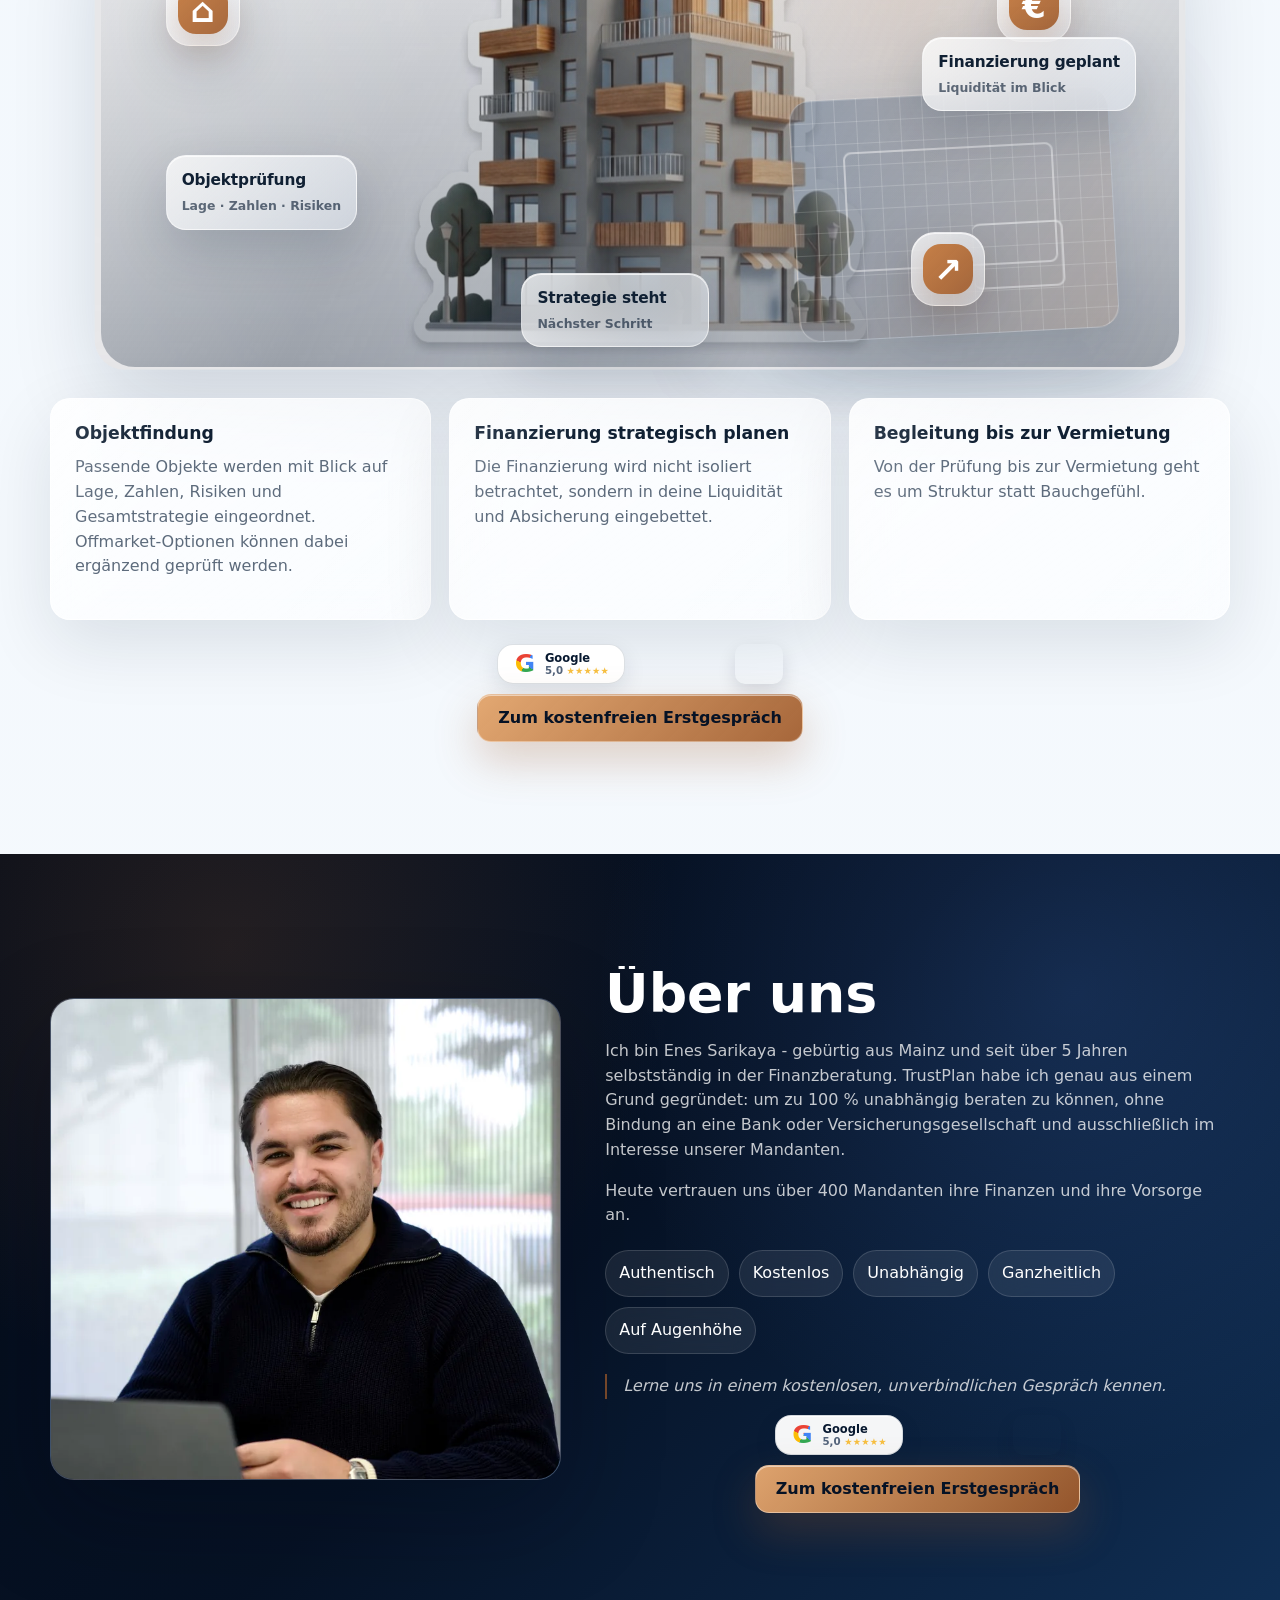
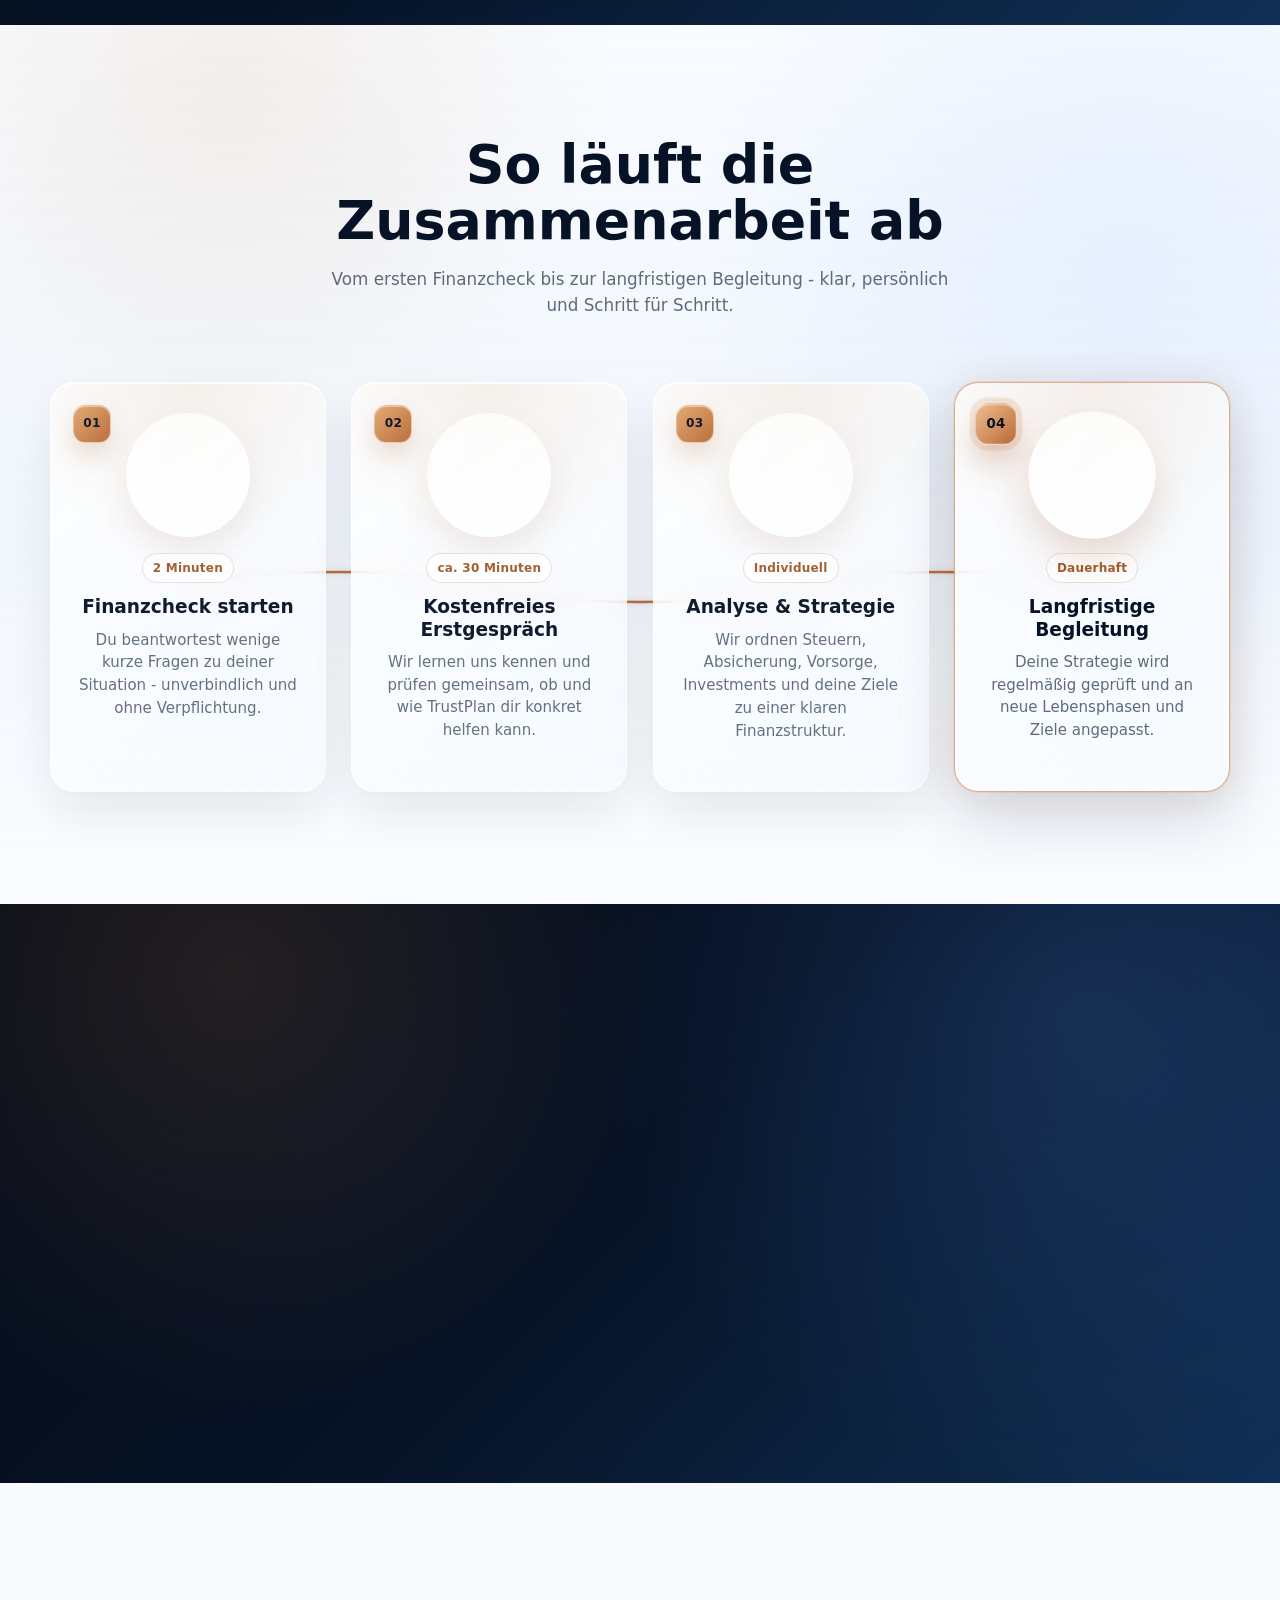
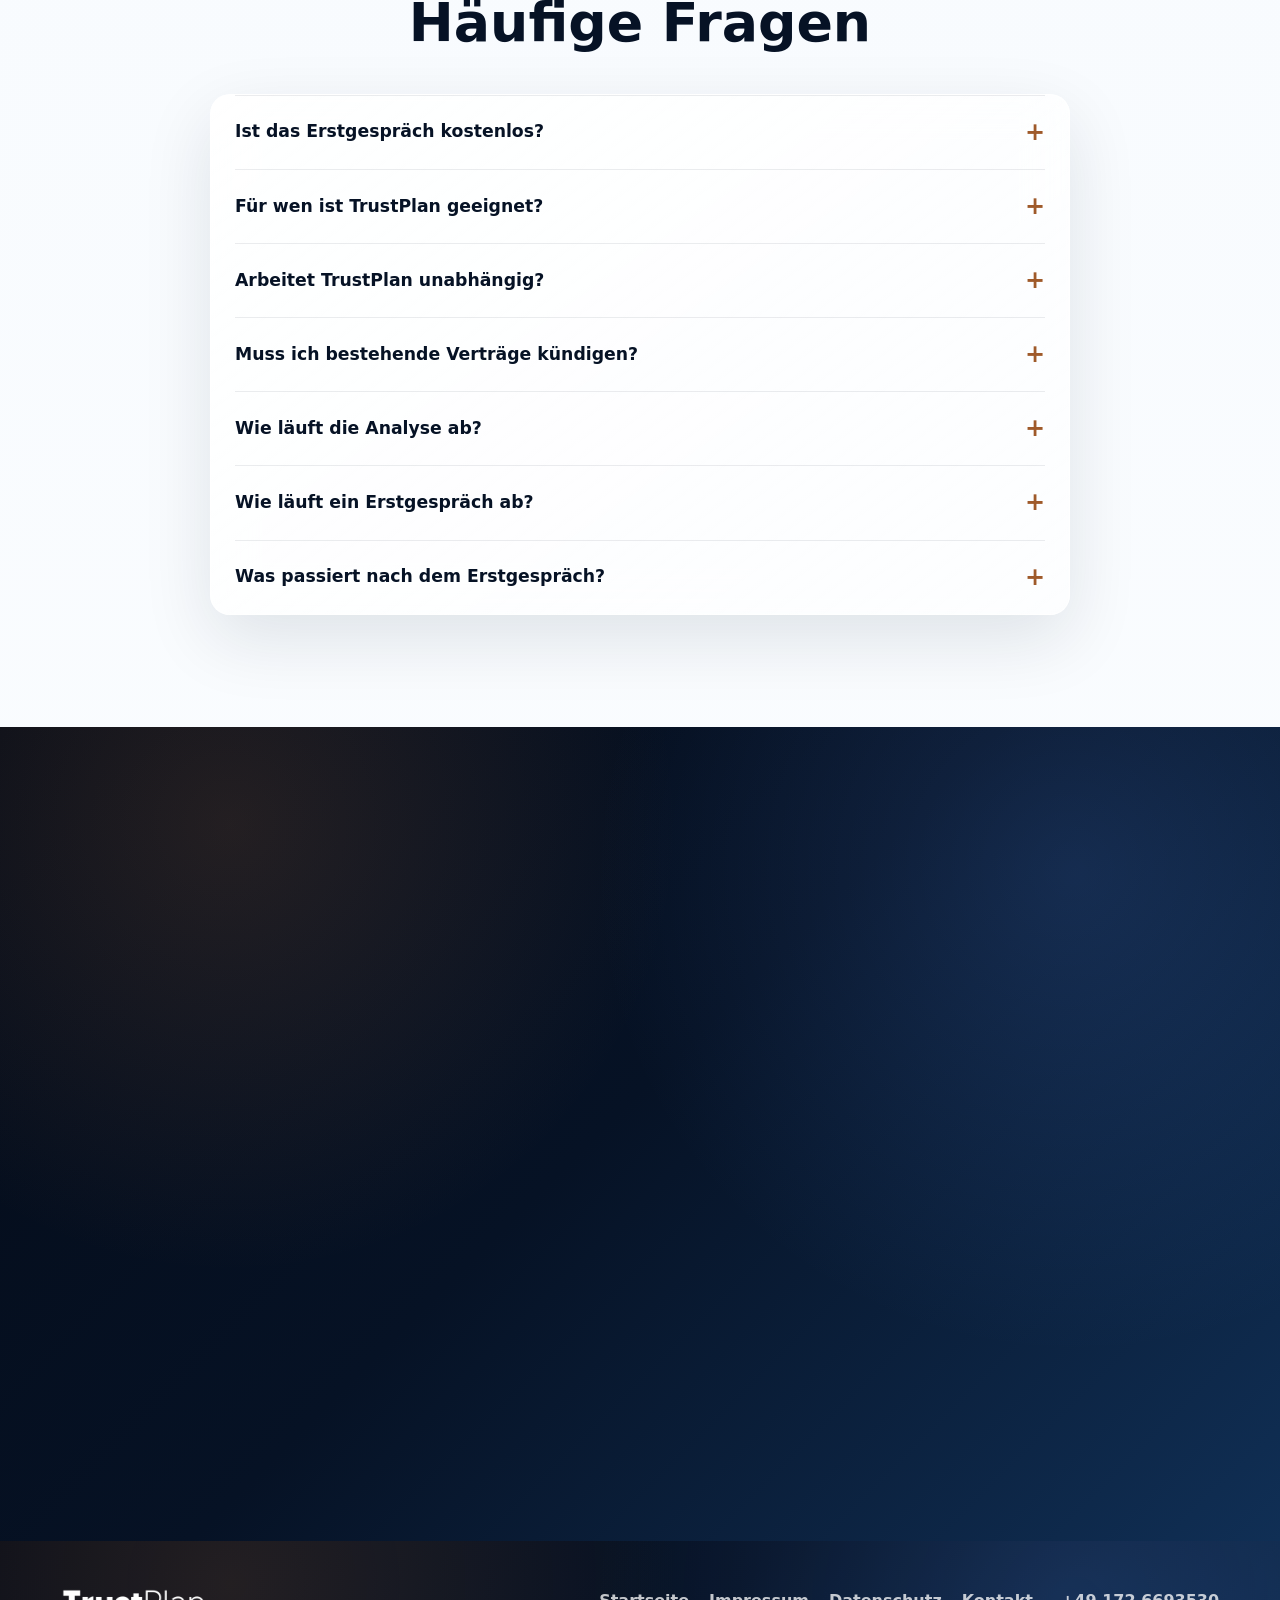
==== commit 08fff638: "Prepare customer preview polish" ====
--- a/index.html
+++ b/index.html
@@ -373,7 +373,7 @@
       <section class="section decision-section">
         <div class="container">
           <div class="section-heading reveal">
-            <h2>Die vier Bereiche, die über deine finanzielle Zukunft entscheiden</h2>
+            <h2>Die fünf Bereiche, die über deine finanzielle Zukunft entscheiden</h2>
           </div>
           <div class="card-grid five">
             <article class="solid-card reveal">
@@ -576,7 +576,7 @@
             <p>Immobilien und Fremdkapitalhebel können ein Baustein sein, wenn Finanzierung, Absicherung, Steuern und Liquidität zusammenspielen.</p>
           </div>
           <div class="section-photo real-estate-visual reveal" data-real-estate-visual>
-            <img src="./assets/images/immobilien.webp" alt="Immobilienfinanzierung mit Unterlagen und Modellhaus" loading="lazy" decoding="async" width="1000" height="667">
+            <img src="./assets/images/trustplan-immobilien-mehrfamilienhaus.jpg" alt="Modernes Mehrfamilienhaus als Symbol fuer Immobilienstrategie und Vermoegensaufbau" loading="lazy" decoding="async" width="1200" height="654">
             <div class="estate-blueprint" aria-hidden="true"></div>
             <div class="estate-floating estate-floating-house" data-icon="⌂" aria-hidden="true"></div>
             <div class="estate-floating estate-floating-value" data-icon="€" aria-hidden="true"></div>
@@ -694,9 +694,15 @@
           <div class="section-heading align-left reveal">
             <h2>Kostenlose Potenzialanalyse starten</h2>
             <p>Der Mini-Funnel führt dich Schritt für Schritt durch die wichtigsten Angaben. Danach melden wir uns zeitnah für dein unverbindliches Erstgespräch.</p>
-            <div class="cta-trust-signals funnel-trust-signals" aria-label="Bewertungen von Google und ProvenExpert">
+            <div class="cta-trust-signals funnel-trust-signals cta-trust-signals--official" aria-label="Bewertungen und Auszeichnungen von Google und ProvenExpert">
               <a class="google-review-button" href="https://www.google.com/search?sca_esv=d3caeb1c7ee2fe72&amp;sxsrf=APpeQntG4bvHBeHpn_8wjr--iLrekEF3Ow:1783502486710&amp;q=TrustPlan+Finanzkonzepte+Rezensionen&amp;si=APenkKm7iecQ4G6P-TsbSMFKIQtv3EFIqRAFw-i8uEbk55Z-_063R5fz_pcASmtWEHIdpiaSfcM192M0TLqE7zl8o7d3tzkHORbM1gDWHCwkmUI0fpfohoU%3D&amp;uds=AJ5uw195omnGJ76DOhPThDoE1qc-TyXd6lywgsi6Vb_e4SkCA7IdnO1z1lFGWMvnApg1ueYqSzrmG7tlu2X8tsATW0WiBTuCm3t05FpUq-0bWUEDDY4g5RD6YL__OtQOf-z7awpuQqtB5q7vzalq4VGApnEAzEMNvw&amp;sa=X&amp;ved=2ahUKEwidlLTB4MKVAxXAX_EDHVl-AykQ3PALegQILxAF&amp;biw=1440&amp;bih=778&amp;dpr=2" target="_blank" rel="noopener noreferrer" aria-label="Google Bewertungen von TrustPlan Finanzkonzepte ansehen"><span class="google-rating-mark" aria-hidden="true">G</span><span class="google-rating-copy"><strong>Google</strong><span>5,0 <i aria-hidden="true">★★★★★</i></span></span></a>
-              <a class="cta-provenexpert-seal" href="https://www.provenexpert.com/trustplan-finanzkonzepte/?utm_source=Badge&amp;utm_medium=Badge&amp;utm_campaign=Badge" target="_blank" rel="noopener noreferrer" aria-label="ProvenExpert Empfehlungen für TrustPlan Finanzkonzepte ansehen"><img src="https://www.provenexpert.com/profile/de-de/awards-2026/recommendation.svg" alt="ProvenExpert Empfehlungssiegel für TrustPlan Finanzkonzepte" loading="lazy" decoding="async"></a>
+          <a class="cta-provenexpert-official-badge" href="https://www.provenexpert.com/trustplan-finanzkonzepte/?utm_source=Badge&amp;utm_medium=Badge&amp;utm_campaign=Badge" target="_blank" rel="noopener noreferrer" aria-label="ProvenExpert-Auszeichnung Top Dienstleister von TrustPlan Finanzkonzepte ansehen">
+            <img src="https://www.provenexpert.com/profile/de-de/awards-2026/topservice.svg" width="300" height="300" alt="ProvenExpert-Auszeichnung Top Dienstleister für TrustPlan Finanzkonzepte" loading="lazy">
+          </a>
+          <a class="cta-provenexpert-official-badge" href="https://www.provenexpert.com/trustplan-finanzkonzepte/?utm_source=Badge&amp;utm_medium=Badge&amp;utm_campaign=Badge" target="_blank" rel="noopener noreferrer" aria-label="ProvenExpert-Auszeichnung Top Empfehlung von TrustPlan Finanzkonzepte ansehen">
+            <img src="https://www.provenexpert.com/profile/de-de/awards-2026/toprecommendation.svg" width="300" height="300" alt="ProvenExpert-Auszeichnung Top Empfehlung für TrustPlan Finanzkonzepte" loading="lazy">
+          </a>
+              <a class="cta-provenexpert-review-seal" href="https://www.provenexpert.com/trustplan-finanzkonzepte/?utm_source=Widget&amp;utm_medium=Widget&amp;utm_campaign=Widget" title="Kundenbewertungen &amp; Erfahrungen zu TrustPlan Finanzkonzepte. Mehr Infos anzeigen." target="_blank" rel="noopener noreferrer" aria-label="ProvenExpert Kundenbewertungen von TrustPlan Finanzkonzepte ansehen"><img src="https://images.provenexpert.com/33/cd/4de9e94d826434cceee4d31c27dc/widget_landscape_300_de_0.png" width="300" height="250" alt="Erfahrungen und Bewertungen zu TrustPlan Finanzkonzepte" loading="lazy"></a>
             </div>
           </div>
 
--- a/assets/css/style.css
+++ b/assets/css/style.css
@@ -20,6 +20,24 @@
   --header-height: 78px;
 }
 
+/* Final lock: third-party badge images must never set the CTA layout size. */
+.cta-trust-signals--official > * {
+  min-height: 0 !important;
+  overflow: hidden !important;
+}
+
+.cta-trust-signals--official > a,
+.cta-trust-signals--official img,
+.cta-trust-signals--official svg,
+.cta-trust-signals--official iframe {
+  display: block !important;
+  max-width: 100% !important;
+  max-height: 100% !important;
+  width: 100% !important;
+  height: 100% !important;
+  object-fit: contain !important;
+}
+
 * {
   box-sizing: border-box;
 }
@@ -288,6 +306,10 @@
 
 .title-final .title-word {
   transform: translateY(0.62em);
+}
+
+.title-final.title-visible .title-word {
+  transform: translateY(0) scale(1);
 }
 
 .title-anim.title-visible,
@@ -855,6 +877,63 @@
   object-fit: contain;
 }
 
+.cta-proseal-widget {
+  display: grid;
+  flex: 0 0 auto;
+  place-items: center;
+  width: 58px;
+  min-width: 58px;
+  height: 58px;
+  min-height: 58px;
+  overflow: hidden;
+  border-radius: 14px;
+  background: rgba(255, 255, 255, 0.96);
+  box-shadow: 0 8px 22px rgba(0, 0, 0, 0.16);
+}
+
+.cta-proseal-widget [class*="pe-"] {
+  max-width: 100%;
+}
+
+.cta-proseal-fallback {
+  display: grid;
+  width: 100%;
+  height: 100%;
+  place-content: center;
+  color: #1f1f1f;
+  font-family: Arial, Helvetica, sans-serif;
+  line-height: 0.88;
+  text-align: center;
+  text-decoration: none;
+}
+
+.cta-proseal-fallback span {
+  display: grid;
+  width: 15px;
+  height: 15px;
+  place-items: center;
+  justify-self: center;
+  margin-bottom: 3px;
+  border-radius: 50%;
+  background: #d0b662;
+  color: #fff;
+  font-size: 0.72rem;
+  font-weight: 900;
+}
+
+.cta-proseal-fallback strong,
+.cta-proseal-fallback em {
+  display: block;
+  font-size: 0.68rem;
+  font-style: normal;
+  font-weight: 800;
+}
+
+.cta-proseal-fallback em {
+  font-size: 0.66rem;
+  font-weight: 500;
+}
+
 .cta-trust-signals #pe_badge_dtbrfwxc,
 .cta-trust-signals #pe_badge_dtbrfwxc .pe-flip-outer,
 .cta-trust-signals #pe_badge_dtbrfwxc .pe-flip-inner,
@@ -873,6 +952,66 @@
   transform: none !important;
 }
 
+/* Official Google + ProvenExpert review and award group. */
+.cta-trust-signals--official {
+  --official-seal-height: 62px;
+  justify-content: flex-start;
+  width: min(100%, 620px);
+  margin: 0;
+  gap: 9px;
+  flex-wrap: wrap;
+}
+
+.cta-trust-signals--official .google-review-button {
+  min-width: 158px;
+  min-height: var(--official-seal-height);
+  height: var(--official-seal-height);
+  padding: 7px 12px;
+}
+
+.cta-provenexpert-official-badge,
+.cta-provenexpert-award {
+  display: inline-flex;
+  align-items: center;
+  justify-content: center;
+  flex: 0 0 auto;
+  width: var(--official-seal-height);
+  min-width: var(--official-seal-height);
+  height: var(--official-seal-height);
+  line-height: 0;
+}
+
+.cta-provenexpert-official-badge img,
+.cta-provenexpert-award img {
+  display: block;
+  width: auto;
+  height: 100%;
+  max-width: none;
+  object-fit: contain;
+}
+
+.cta-provenexpert-review-seal {
+  display: inline-flex;
+  align-items: center;
+  justify-content: center;
+  flex: 0 0 auto;
+  width: calc(var(--official-seal-height) * 1.2);
+  min-width: calc(var(--official-seal-height) * 1.2);
+  height: var(--official-seal-height);
+  overflow: hidden;
+  border-radius: 10px;
+  line-height: 0;
+  box-shadow: 0 8px 18px rgba(3, 20, 43, 0.12);
+}
+
+.cta-provenexpert-review-seal img {
+  display: block;
+  width: 100%;
+  height: 100%;
+  max-width: none;
+  object-fit: cover;
+}
+
 @media (max-width: 480px) {
   .cta-trust-signals {
     gap: 8px;
@@ -893,7 +1032,19 @@
     padding: 7px 10px;
   }
 
+  .cta-trust-signals--official {
+    --official-seal-height: 52px;
+    justify-content: flex-start;
+    gap: 7px;
+  }
+
+  .cta-trust-signals--official .google-review-button {
+    min-width: 140px;
+    padding: 6px 10px;
+  }
+
   .cta-provenexpert-seal,
+  .cta-proseal-widget,
   .cta-trust-signals #pe_badge_dtbrfwxc,
   .cta-trust-signals #pe_badge_dtbrfwxc .pe-flip-outer,
   .cta-trust-signals #pe_badge_dtbrfwxc .pe-flip-inner,
@@ -903,6 +1054,210 @@
   .cta-trust-signals #pe_badge_dtbrfwxc .pe-flip-back img {
     width: 52px !important;
     height: 52px !important;
+  }
+}
+
+@media (max-width: 360px) {
+  .cta-trust-signals--official {
+    --official-seal-height: 48px;
+    gap: 6px;
+  }
+
+  .cta-trust-signals--official .google-review-button {
+    min-width: 132px;
+    padding-inline: 8px;
+  }
+
+  .cta-trust-signals--official .google-rating-mark {
+    width: 26px;
+    height: 26px;
+    font-size: 1.7rem;
+  }
+
+  .cta-trust-signals--official .google-rating-copy strong {
+    font-size: 0.72rem;
+  }
+
+  .cta-trust-signals--official .google-rating-copy span {
+    font-size: 0.65rem;
+  }
+}
+
+/* Final responsive size lock for all CTA review marks. */
+.cta-trust-signals--official {
+  --official-seal-height: 38px;
+  gap: 5px !important;
+}
+
+.cta-trust-signals--official .google-review-button {
+  inline-size: 118px !important;
+  min-inline-size: 118px !important;
+  max-inline-size: 118px !important;
+  block-size: 38px !important;
+  min-block-size: 38px !important;
+  max-block-size: 38px !important;
+}
+
+.cta-trust-signals--official .cta-provenexpert-official-badge {
+  inline-size: 38px !important;
+  min-inline-size: 38px !important;
+  max-inline-size: 38px !important;
+  block-size: 38px !important;
+  min-block-size: 38px !important;
+  max-block-size: 38px !important;
+}
+
+.cta-trust-signals--official .cta-provenexpert-review-seal {
+  inline-size: 46px !important;
+  min-inline-size: 46px !important;
+  max-inline-size: 46px !important;
+  block-size: 38px !important;
+  min-block-size: 38px !important;
+  max-block-size: 38px !important;
+}
+
+.cta-trust-signals--official .cta-provenexpert-official-badge img,
+.cta-trust-signals--official .cta-provenexpert-review-seal img {
+  display: block !important;
+  inline-size: 100% !important;
+  max-inline-size: 100% !important;
+  block-size: 100% !important;
+  max-block-size: 100% !important;
+  object-fit: contain !important;
+}
+
+@media (max-width: 640px) {
+  .cta-trust-signals--official {
+    --official-seal-height: 30px;
+    gap: 4px !important;
+  }
+
+  .cta-trust-signals--official .google-review-button {
+    inline-size: 96px !important;
+    min-inline-size: 96px !important;
+    max-inline-size: 96px !important;
+    block-size: 30px !important;
+    min-block-size: 30px !important;
+    max-block-size: 30px !important;
+  }
+
+  .cta-trust-signals--official .cta-provenexpert-official-badge {
+    inline-size: 30px !important;
+    min-inline-size: 30px !important;
+    max-inline-size: 30px !important;
+    block-size: 30px !important;
+    min-block-size: 30px !important;
+    max-block-size: 30px !important;
+  }
+
+  .cta-trust-signals--official .cta-provenexpert-review-seal {
+    inline-size: 36px !important;
+    min-inline-size: 36px !important;
+    max-inline-size: 36px !important;
+    block-size: 30px !important;
+    min-block-size: 30px !important;
+    max-block-size: 30px !important;
+  }
+}
+
+/* Final CTA trust-mark sizing: external image dimensions must never affect layout. */
+.cta-trust-signals--official,
+.cta-trust-signals--official.funnel-trust-signals {
+  display: flex !important;
+  align-items: center !important;
+  justify-content: center !important;
+  gap: 5px !important;
+  width: fit-content !important;
+  max-width: calc(100vw - 32px) !important;
+  height: 34px !important;
+  min-height: 0 !important;
+  max-height: 34px !important;
+  margin: 0 auto !important;
+  padding: 0 !important;
+  overflow: hidden !important;
+  line-height: 0 !important;
+}
+
+.cta-trust-signals--official > * {
+  display: flex !important;
+  flex: 0 0 auto !important;
+  align-items: center !important;
+  justify-content: center !important;
+  height: 34px !important;
+  min-height: 0 !important;
+  max-height: 34px !important;
+  margin: 0 !important;
+  padding: 0 !important;
+  overflow: hidden !important;
+  line-height: 0 !important;
+  box-sizing: border-box !important;
+}
+
+.cta-trust-signals--official > .google-review-button {
+  flex-basis: 106px !important;
+  width: 106px !important;
+  min-width: 106px !important;
+  max-width: 106px !important;
+}
+
+.cta-trust-signals--official > .cta-provenexpert-official-badge {
+  flex-basis: 34px !important;
+  width: 34px !important;
+  min-width: 34px !important;
+  max-width: 34px !important;
+}
+
+.cta-trust-signals--official > .cta-provenexpert-review-seal {
+  flex-basis: 42px !important;
+  width: 42px !important;
+  min-width: 42px !important;
+  max-width: 42px !important;
+}
+
+.cta-trust-signals--official > a > img {
+  display: block !important;
+  width: 100% !important;
+  height: 100% !important;
+  min-width: 0 !important;
+  min-height: 0 !important;
+  max-width: 100% !important;
+  max-height: 100% !important;
+  object-fit: contain !important;
+  transform: none !important;
+}
+
+@media (max-width: 640px) {
+  .cta-trust-signals--official,
+  .cta-trust-signals--official.funnel-trust-signals {
+    gap: 4px !important;
+    height: 28px !important;
+    max-height: 28px !important;
+  }
+
+  .cta-trust-signals--official > * {
+    height: 28px !important;
+    max-height: 28px !important;
+  }
+
+  .cta-trust-signals--official > .google-review-button {
+    flex-basis: 90px !important;
+    width: 90px !important;
+    min-width: 90px !important;
+    max-width: 90px !important;
+  }
+
+  .cta-trust-signals--official > .cta-provenexpert-official-badge {
+    flex-basis: 28px !important;
+    width: 28px !important;
+    min-width: 28px !important;
+    max-width: 28px !important;
+  }
+
+  .cta-trust-signals--official > .cta-provenexpert-review-seal {
+    flex-basis: 36px !important;
+    width: 36px !important;
+    min-width: 36px !important;
+    max-width: 36px !important;
   }
 }
 
@@ -4038,6 +4393,14 @@
   display: none;
 }
 
+@media (min-width: 769px) {
+  .testimonials-section .card-grid.three {
+    grid-template-columns: repeat(3, minmax(0, 1fr));
+    align-items: start;
+    max-width: 1120px;
+  }
+}
+
 @media (max-width: 768px) {
   .testimonial-swipe-hint {
     display: inline-flex;
@@ -4771,7 +5134,23 @@
 
 .final-cta h2 {
   color: var(--white);
+  max-width: 1120px;
+  margin-left: auto;
+  margin-right: auto;
   margin-bottom: 1.5rem;
+}
+
+.final-cta h2.title-final {
+  font-size: clamp(2.1rem, 4.2vw, 4rem);
+  line-height: 1.16;
+  margin-bottom: 2.2rem;
+  overflow: visible;
+  padding-bottom: 0.12em;
+  text-wrap: balance;
+}
+
+.final-cta h2.title-final .title-word {
+  line-height: 1.16;
 }
 
 .final-cta p {
@@ -7967,7 +8346,7 @@
 
   .leak-port {
     display: block;
-    width: clamp(62px, 20.5vw, 88px);
+    width: clamp(68px, 21.5vw, 94px);
     font-size: clamp(0.48rem, 1.95vw, 0.61rem);
     line-height: 1.16;
   }
@@ -8077,21 +8456,41 @@
   }
 
   .leak-port-card {
-    grid-template-columns: 14px minmax(0, 1fr);
-    gap: 3px;
-    padding: 4px 3px;
+    grid-template-columns: 15px minmax(0, 1fr);
+    align-items: center;
+    gap: 4px;
+    padding: 4px 2px;
   }
 
   .leak-port-card em {
+    display: block;
+    min-width: 0;
     font-weight: 850;
     line-height: 1.15;
+    text-align: center;
+  }
+
+  /* Keep exactly one copy visible in each side label on compact screens. */
+  .leak-port-card > em.after-copy,
+  .leak-port-card > .leak-sign .after-copy {
+    display: none !important;
+  }
+
+  .leak-system.is-after .leak-port-card > em.before-copy,
+  .leak-system.is-after .leak-port-card > .leak-sign .before-copy {
+    display: none !important;
+  }
+
+  .leak-system.is-after .leak-port-card > em.after-copy,
+  .leak-system.is-after .leak-port-card > .leak-sign .after-copy {
+    display: block !important;
   }
 
   /* Keep both icon columns facing the central tank. */
   .leak-port-one .leak-port-card,
   .leak-port-three .leak-port-card,
   .leak-port-five .leak-port-card {
-    grid-template-columns: minmax(0, 1fr) 14px;
+    grid-template-columns: minmax(0, 1fr) 15px;
   }
 
   .leak-port-one .leak-sign,
@@ -8106,19 +8505,22 @@
   .leak-port-five .leak-port-card em {
     grid-column: 1;
     grid-row: 1;
-    text-align: right;
-  }
-
-  .leak-port-one .leak-port-card em {
-    transform: translateY(-4px);
   }
 
   .leak-port-one .leak-amount,
   .leak-port-three .leak-amount,
   .leak-port-five .leak-amount {
-    width: auto;
-    margin-left: 0;
-    text-align: right;
+    width: 100%;
+    margin: 2px 0 0;
+    text-align: center;
+  }
+
+  .leak-port-two .leak-amount,
+  .leak-port-four .leak-amount,
+  .leak-port-six .leak-amount {
+    width: 100%;
+    margin: 2px 0 0;
+    text-align: center;
   }
 
   .leak-sign {
@@ -8128,9 +8530,9 @@
   }
 
   .leak-amount {
-    width: calc(100% + 17px);
+    width: 100%;
     display: block;
-    margin: 2px 0 0 -17px;
+    margin: 2px 0 0;
     color: var(--red);
     font-size: clamp(0.63rem, 2.8vw, 0.75rem);
     font-weight: 900;
@@ -8154,6 +8556,68 @@
     text-align: center;
     white-space: nowrap;
   }
+
+  /* Mobile state guard: a port may only show one label variant at a time. */
+  .leak-port-card > .before-copy,
+  .leak-port-card > .after-copy,
+  .leak-port-card > .leak-sign > .before-copy,
+  .leak-port-card > .leak-sign > .after-copy {
+    display: none !important;
+  }
+
+  .leak-system:not(.is-after) .leak-port-card > .before-copy {
+    display: block !important;
+  }
+
+  .leak-system:not(.is-after) .leak-port-card > .leak-sign > .before-copy {
+    display: inline !important;
+  }
+
+  .leak-system.is-after .leak-port-card > .after-copy {
+    display: block !important;
+  }
+
+  .leak-system.is-after .leak-port-card > .leak-sign > .after-copy {
+    display: inline !important;
+  }
+
+  /* Keep the compact three-column composition balanced on narrow screens. */
+  .leak-vessel {
+    width: 44%;
+  }
+
+  .leak-port {
+    width: clamp(72px, 23vw, 100px);
+    font-size: clamp(0.52rem, 2.05vw, 0.63rem);
+    line-height: 1.08;
+  }
+
+  .leak-port-one,
+  .leak-port-three,
+  .leak-port-five {
+    right: calc(100% + 5px);
+  }
+
+  .leak-port-two,
+  .leak-port-four,
+  .leak-port-six {
+    left: calc(100% + 5px);
+  }
+
+  .leak-port-card {
+    gap: 3px;
+    padding: 3px 1px;
+  }
+
+  .leak-port-card em {
+    overflow-wrap: anywhere;
+    line-height: 1.08;
+  }
+
+  .leak-amount {
+    margin-top: 1px;
+    font-size: clamp(0.56rem, 2.4vw, 0.67rem);
+  }
 }
 
 /* Corrected process route: one quiet SVG band, visible only between or behind cards. */
@@ -8387,3 +8851,498 @@
     transform: none;
   }
 }
+
+/* Keep the homepage funnel compact on small screens. */
+@media (max-width: 768px) {
+  .funnel-section .funnel-grid {
+    align-items: start;
+    gap: 12px;
+  }
+
+  .funnel-section .funnel-trust-signals {
+    width: 100%;
+    justify-content: flex-start;
+    margin: 10px 0 0;
+  }
+
+  .funnel-section .funnel {
+    align-self: start;
+    min-height: 0;
+  }
+
+  .funnel-section .funnel-step.active {
+    min-height: 0;
+  }
+
+  .funnel-section .funnel-actions {
+    margin-top: 14px;
+  }
+}
+
+/* Keep all official trust marks compact and visually consistent. */
+.cta-trust-signals--official {
+  --official-seal-height: 52px;
+  display: flex;
+  align-items: center;
+  justify-content: center;
+  gap: 8px;
+  flex-wrap: wrap;
+  min-width: 0;
+}
+
+.cta-trust-signals--official > a {
+  display: block;
+  flex: 0 0 auto;
+  height: var(--official-seal-height) !important;
+  max-height: var(--official-seal-height) !important;
+  min-width: 0;
+  overflow: hidden;
+  line-height: 0;
+}
+
+.cta-trust-signals--official .google-review-button {
+  width: 144px !important;
+  min-width: 144px !important;
+  height: var(--official-seal-height) !important;
+  min-height: var(--official-seal-height) !important;
+  padding: 7px 12px !important;
+  color: var(--navy) !important;
+}
+
+.cta-trust-signals--official .cta-provenexpert-official-badge {
+  width: var(--official-seal-height) !important;
+  min-width: var(--official-seal-height) !important;
+  border-radius: 10px;
+}
+
+.cta-trust-signals--official .cta-provenexpert-review-seal {
+  width: calc(var(--official-seal-height) * 1.2) !important;
+  min-width: calc(var(--official-seal-height) * 1.2) !important;
+  border-radius: 10px;
+}
+
+.cta-trust-signals--official .cta-provenexpert-official-badge img,
+.cta-trust-signals--official .cta-provenexpert-review-seal img {
+  display: block !important;
+  width: 100% !important;
+  height: 100% !important;
+  max-width: 100% !important;
+  max-height: 100% !important;
+  object-fit: contain !important;
+  object-position: center;
+}
+
+@media (max-width: 640px) {
+  .cta-trust-signals--official {
+    --official-seal-height: 42px;
+    gap: 6px;
+    justify-content: flex-start;
+  }
+
+  .cta-trust-signals--official .google-review-button {
+    width: 118px !important;
+    min-width: 118px !important;
+    padding: 5px 9px !important;
+  }
+
+  .cta-trust-signals--official .google-rating-mark {
+    font-size: 26px !important;
+  }
+
+  .cta-trust-signals--official .google-rating-copy strong {
+    font-size: 14px !important;
+  }
+
+  .cta-trust-signals--official .google-rating-copy span {
+    font-size: 12px !important;
+  }
+}
+
+@media (max-width: 360px) {
+  .cta-trust-signals--official {
+    --official-seal-height: 38px;
+    gap: 5px;
+  }
+
+  .cta-trust-signals--official .google-review-button {
+    width: 108px !important;
+    min-width: 108px !important;
+  }
+}
+
+/* Hard cap external review marks so remote ProvenExpert assets stay compact. */
+.cta-trust-signals--official {
+  --official-seal-height: 44px;
+  display: flex !important;
+  width: fit-content !important;
+  max-width: 100% !important;
+  min-height: var(--official-seal-height) !important;
+  margin-inline: auto;
+  gap: 6px !important;
+  flex-wrap: nowrap !important;
+  justify-content: center !important;
+  overflow: hidden !important;
+  isolation: isolate;
+}
+
+.cta-trust-signals--official > a {
+  display: flex !important;
+  align-items: center !important;
+  justify-content: center !important;
+  flex: 0 0 auto !important;
+  width: var(--official-seal-height) !important;
+  min-width: var(--official-seal-height) !important;
+  max-width: var(--official-seal-height) !important;
+  height: var(--official-seal-height) !important;
+  min-height: var(--official-seal-height) !important;
+  max-height: var(--official-seal-height) !important;
+  overflow: hidden !important;
+  box-sizing: border-box !important;
+}
+
+.cta-trust-signals--official .google-review-button {
+  width: 132px !important;
+  min-width: 132px !important;
+  max-width: 132px !important;
+  height: var(--official-seal-height) !important;
+  min-height: var(--official-seal-height) !important;
+  max-height: var(--official-seal-height) !important;
+}
+
+.cta-trust-signals--official .cta-provenexpert-review-seal {
+  width: 52px !important;
+  min-width: 52px !important;
+  max-width: 52px !important;
+}
+
+.cta-trust-signals--official .cta-provenexpert-official-badge img,
+.cta-trust-signals--official .cta-provenexpert-review-seal img {
+  display: block !important;
+  width: 100% !important;
+  min-width: 0 !important;
+  max-width: 100% !important;
+  height: 100% !important;
+  min-height: 0 !important;
+  max-height: 100% !important;
+  object-fit: contain !important;
+  object-position: center !important;
+}
+
+@media (max-width: 640px) {
+  .cta-trust-signals--official {
+    --official-seal-height: 36px;
+    min-height: var(--official-seal-height) !important;
+    gap: 5px !important;
+    justify-content: flex-start !important;
+  }
+
+  .cta-trust-signals--official .google-review-button {
+    width: 112px !important;
+    min-width: 112px !important;
+    max-width: 112px !important;
+    padding: 4px 8px !important;
+  }
+
+  .cta-trust-signals--official .cta-provenexpert-review-seal {
+    width: 44px !important;
+    min-width: 44px !important;
+    max-width: 44px !important;
+  }
+
+  .cta-trust-signals--official .google-rating-mark { font-size: 22px !important; }
+  .cta-trust-signals--official .google-rating-copy strong { font-size: 12px !important; }
+  .cta-trust-signals--official .google-rating-copy span { font-size: 10px !important; }
+}
+
+@media (max-width: 360px) {
+  .cta-trust-signals--official { --official-seal-height: 32px; gap: 4px !important; }
+
+  .cta-trust-signals--official .google-review-button {
+    width: 104px !important;
+    min-width: 104px !important;
+    max-width: 104px !important;
+  }
+
+  .cta-trust-signals--official .cta-provenexpert-review-seal {
+    width: 40px !important;
+    min-width: 40px !important;
+    max-width: 40px !important;
+  }
+}
+
+/* Final responsive size lock: keep all CTA trust marks compact. */
+.cta-trust-signals--official {
+  --official-seal-height: 38px;
+  gap: 5px !important;
+}
+
+/* Absolute size lock for externally served trust badges. */
+.cta-trust-signals--official,
+.cta-trust-signals--official > a {
+  box-sizing: border-box !important;
+}
+
+.cta-trust-signals--official > .google-review-button {
+  flex: 0 0 106px !important;
+  inline-size: 106px !important;
+  block-size: 34px !important;
+  min-inline-size: 0 !important;
+  min-block-size: 0 !important;
+  max-inline-size: 106px !important;
+  max-block-size: 34px !important;
+}
+
+.cta-trust-signals--official > .cta-provenexpert-official-badge {
+  flex: 0 0 34px !important;
+  inline-size: 34px !important;
+  block-size: 34px !important;
+  min-inline-size: 0 !important;
+  min-block-size: 0 !important;
+  max-inline-size: 34px !important;
+  max-block-size: 34px !important;
+  aspect-ratio: 1 !important;
+  overflow: hidden !important;
+}
+
+.cta-trust-signals--official > .cta-provenexpert-review-seal {
+  flex: 0 0 42px !important;
+  inline-size: 42px !important;
+  block-size: 34px !important;
+  min-inline-size: 0 !important;
+  min-block-size: 0 !important;
+  max-inline-size: 42px !important;
+  max-block-size: 34px !important;
+  overflow: hidden !important;
+}
+
+.cta-trust-signals--official > a > img {
+  display: block !important;
+  inline-size: 100% !important;
+  block-size: 100% !important;
+  min-inline-size: 0 !important;
+  min-block-size: 0 !important;
+  max-inline-size: 100% !important;
+  max-block-size: 100% !important;
+  object-fit: contain !important;
+  transform: none !important;
+}
+
+@media (max-width: 640px) {
+  .cta-trust-signals--official {
+    gap: 4px !important;
+  }
+
+  .cta-trust-signals--official > .google-review-button {
+    flex-basis: 90px !important;
+    inline-size: 90px !important;
+    block-size: 28px !important;
+    max-inline-size: 90px !important;
+    max-block-size: 28px !important;
+  }
+
+  .cta-trust-signals--official > .cta-provenexpert-official-badge {
+    flex-basis: 28px !important;
+    inline-size: 28px !important;
+    block-size: 28px !important;
+    max-inline-size: 28px !important;
+    max-block-size: 28px !important;
+  }
+
+  .cta-trust-signals--official > .cta-provenexpert-review-seal {
+    flex-basis: 36px !important;
+    inline-size: 36px !important;
+    block-size: 28px !important;
+    max-inline-size: 36px !important;
+    max-block-size: 28px !important;
+  }
+}
+
+.cta-trust-signals--official .google-review-button {
+  width: 118px !important;
+  min-width: 118px !important;
+  max-width: 118px !important;
+}
+
+.cta-trust-signals--official .cta-provenexpert-official-badge {
+  width: 38px !important;
+  min-width: 38px !important;
+  max-width: 38px !important;
+  height: 38px !important;
+  min-height: 38px !important;
+  max-height: 38px !important;
+}
+
+.cta-trust-signals--official .cta-provenexpert-review-seal {
+  width: 46px !important;
+  min-width: 46px !important;
+  max-width: 46px !important;
+  height: 38px !important;
+  min-height: 38px !important;
+  max-height: 38px !important;
+}
+
+@media (max-width: 640px) {
+  .cta-trust-signals--official { --official-seal-height: 30px; gap: 4px !important; }
+
+  .cta-trust-signals--official .google-review-button {
+    width: 96px !important;
+    min-width: 96px !important;
+    max-width: 96px !important;
+  }
+
+  .cta-trust-signals--official .cta-provenexpert-official-badge {
+    width: 30px !important;
+    min-width: 30px !important;
+    max-width: 30px !important;
+    height: 30px !important;
+    min-height: 30px !important;
+    max-height: 30px !important;
+  }
+
+  .cta-trust-signals--official .cta-provenexpert-review-seal {
+    width: 36px !important;
+    min-width: 36px !important;
+    max-width: 36px !important;
+    height: 30px !important;
+    min-height: 30px !important;
+    max-height: 30px !important;
+  }
+}
+
+/* Keep external Google and ProvenExpert marks compact on every CTA. */
+.cta-trust-signals--official > .google-review-button {
+  flex: 0 0 106px !important;
+  width: 106px !important;
+  min-width: 0 !important;
+  max-width: 106px !important;
+  height: 34px !important;
+  min-height: 0 !important;
+  max-height: 34px !important;
+}
+
+.cta-trust-signals--official > .cta-provenexpert-official-badge {
+  flex: 0 0 34px !important;
+  width: 34px !important;
+  min-width: 0 !important;
+  max-width: 34px !important;
+  height: 34px !important;
+  min-height: 0 !important;
+  max-height: 34px !important;
+  overflow: hidden !important;
+}
+
+.cta-trust-signals--official > .cta-provenexpert-review-seal {
+  flex: 0 0 42px !important;
+  width: 42px !important;
+  min-width: 0 !important;
+  max-width: 42px !important;
+  height: 34px !important;
+  min-height: 0 !important;
+  max-height: 34px !important;
+  overflow: hidden !important;
+}
+
+.cta-trust-signals--official > a > img {
+  display: block !important;
+  width: 100% !important;
+  height: 100% !important;
+  max-width: 100% !important;
+  max-height: 100% !important;
+  object-fit: contain !important;
+}
+
+@media (max-width: 640px) {
+  .cta-trust-signals--official > .google-review-button {
+    flex-basis: 90px !important;
+    width: 90px !important;
+    max-width: 90px !important;
+    height: 28px !important;
+    max-height: 28px !important;
+  }
+
+  .cta-trust-signals--official > .cta-provenexpert-official-badge {
+    flex-basis: 28px !important;
+    width: 28px !important;
+    max-width: 28px !important;
+    height: 28px !important;
+    max-height: 28px !important;
+  }
+
+  .cta-trust-signals--official > .cta-provenexpert-review-seal {
+    flex-basis: 36px !important;
+    width: 36px !important;
+    max-width: 36px !important;
+    height: 28px !important;
+    max-height: 28px !important;
+  }
+}
+
+/* Final lock: third-party badge images must never set the CTA layout size. */
+.cta-trust-signals > * {
+  min-height: 0 !important;
+  overflow: hidden !important;
+}
+
+.cta-trust-signals > a,
+.cta-trust-signals img,
+.cta-trust-signals svg,
+.cta-trust-signals iframe {
+  display: block !important;
+  max-width: 100% !important;
+  max-height: 40px !important;
+  object-fit: contain !important;
+}
+
+.cta-trust-signals > .google-review-button {
+  display: inline-flex !important;
+  width: 128px !important;
+  min-width: 128px !important;
+  max-width: 128px !important;
+  height: 40px !important;
+  min-height: 0 !important;
+  max-height: 40px !important;
+  padding: 6px 10px !important;
+  line-height: 1 !important;
+}
+
+.cta-trust-signals > .cta-provenexpert-official-badge,
+.cta-trust-signals > .cta-provenexpert-award {
+  width: 40px !important;
+  min-width: 40px !important;
+  max-width: 40px !important;
+  height: 40px !important;
+  min-height: 0 !important;
+  max-height: 40px !important;
+}
+
+.cta-trust-signals > .cta-provenexpert-review-seal {
+  width: 48px !important;
+  min-width: 48px !important;
+  max-width: 48px !important;
+  height: 40px !important;
+  min-height: 0 !important;
+  max-height: 40px !important;
+}
+
+.cta-trust-signals > a > img {
+  width: 100% !important;
+  height: 100% !important;
+}
+
+.cta-trust-signals .google-rating-mark {
+  width: 24px !important;
+  height: 24px !important;
+  font-size: 1.55rem !important;
+}
+
+.cta-trust-signals .google-rating-copy strong {
+  font-size: 0.72rem !important;
+}
+
+.cta-trust-signals .google-rating-copy span {
+  font-size: 0.64rem !important;
+}
+
+.cta-trust-signals .google-rating-copy i {
+  font-size: 0.58rem !important;
+}
--- a/assets/css/style.css
+++ b/assets/css/style.css
@@ -20,6 +20,24 @@
   --header-height: 78px;
 }
 
+/* Final lock: third-party badge images must never set the CTA layout size. */
+.cta-trust-signals--official > * {
+  min-height: 0 !important;
+  overflow: hidden !important;
+}
+
+.cta-trust-signals--official > a,
+.cta-trust-signals--official img,
+.cta-trust-signals--official svg,
+.cta-trust-signals--official iframe {
+  display: block !important;
+  max-width: 100% !important;
+  max-height: 100% !important;
+  width: 100% !important;
+  height: 100% !important;
+  object-fit: contain !important;
+}
+
 * {
   box-sizing: border-box;
 }
@@ -288,6 +306,10 @@
 
 .title-final .title-word {
   transform: translateY(0.62em);
+}
+
+.title-final.title-visible .title-word {
+  transform: translateY(0) scale(1);
 }
 
 .title-anim.title-visible,
@@ -855,6 +877,63 @@
   object-fit: contain;
 }
 
+.cta-proseal-widget {
+  display: grid;
+  flex: 0 0 auto;
+  place-items: center;
+  width: 58px;
+  min-width: 58px;
+  height: 58px;
+  min-height: 58px;
+  overflow: hidden;
+  border-radius: 14px;
+  background: rgba(255, 255, 255, 0.96);
+  box-shadow: 0 8px 22px rgba(0, 0, 0, 0.16);
+}
+
+.cta-proseal-widget [class*="pe-"] {
+  max-width: 100%;
+}
+
+.cta-proseal-fallback {
+  display: grid;
+  width: 100%;
+  height: 100%;
+  place-content: center;
+  color: #1f1f1f;
+  font-family: Arial, Helvetica, sans-serif;
+  line-height: 0.88;
+  text-align: center;
+  text-decoration: none;
+}
+
+.cta-proseal-fallback span {
+  display: grid;
+  width: 15px;
+  height: 15px;
+  place-items: center;
+  justify-self: center;
+  margin-bottom: 3px;
+  border-radius: 50%;
+  background: #d0b662;
+  color: #fff;
+  font-size: 0.72rem;
+  font-weight: 900;
+}
+
+.cta-proseal-fallback strong,
+.cta-proseal-fallback em {
+  display: block;
+  font-size: 0.68rem;
+  font-style: normal;
+  font-weight: 800;
+}
+
+.cta-proseal-fallback em {
+  font-size: 0.66rem;
+  font-weight: 500;
+}
+
 .cta-trust-signals #pe_badge_dtbrfwxc,
 .cta-trust-signals #pe_badge_dtbrfwxc .pe-flip-outer,
 .cta-trust-signals #pe_badge_dtbrfwxc .pe-flip-inner,
@@ -873,6 +952,66 @@
   transform: none !important;
 }
 
+/* Official Google + ProvenExpert review and award group. */
+.cta-trust-signals--official {
+  --official-seal-height: 62px;
+  justify-content: flex-start;
+  width: min(100%, 620px);
+  margin: 0;
+  gap: 9px;
+  flex-wrap: wrap;
+}
+
+.cta-trust-signals--official .google-review-button {
+  min-width: 158px;
+  min-height: var(--official-seal-height);
+  height: var(--official-seal-height);
+  padding: 7px 12px;
+}
+
+.cta-provenexpert-official-badge,
+.cta-provenexpert-award {
+  display: inline-flex;
+  align-items: center;
+  justify-content: center;
+  flex: 0 0 auto;
+  width: var(--official-seal-height);
+  min-width: var(--official-seal-height);
+  height: var(--official-seal-height);
+  line-height: 0;
+}
+
+.cta-provenexpert-official-badge img,
+.cta-provenexpert-award img {
+  display: block;
+  width: auto;
+  height: 100%;
+  max-width: none;
+  object-fit: contain;
+}
+
+.cta-provenexpert-review-seal {
+  display: inline-flex;
+  align-items: center;
+  justify-content: center;
+  flex: 0 0 auto;
+  width: calc(var(--official-seal-height) * 1.2);
+  min-width: calc(var(--official-seal-height) * 1.2);
+  height: var(--official-seal-height);
+  overflow: hidden;
+  border-radius: 10px;
+  line-height: 0;
+  box-shadow: 0 8px 18px rgba(3, 20, 43, 0.12);
+}
+
+.cta-provenexpert-review-seal img {
+  display: block;
+  width: 100%;
+  height: 100%;
+  max-width: none;
+  object-fit: cover;
+}
+
 @media (max-width: 480px) {
   .cta-trust-signals {
     gap: 8px;
@@ -893,7 +1032,19 @@
     padding: 7px 10px;
   }
 
+  .cta-trust-signals--official {
+    --official-seal-height: 52px;
+    justify-content: flex-start;
+    gap: 7px;
+  }
+
+  .cta-trust-signals--official .google-review-button {
+    min-width: 140px;
+    padding: 6px 10px;
+  }
+
   .cta-provenexpert-seal,
+  .cta-proseal-widget,
   .cta-trust-signals #pe_badge_dtbrfwxc,
   .cta-trust-signals #pe_badge_dtbrfwxc .pe-flip-outer,
   .cta-trust-signals #pe_badge_dtbrfwxc .pe-flip-inner,
@@ -903,6 +1054,210 @@
   .cta-trust-signals #pe_badge_dtbrfwxc .pe-flip-back img {
     width: 52px !important;
     height: 52px !important;
+  }
+}
+
+@media (max-width: 360px) {
+  .cta-trust-signals--official {
+    --official-seal-height: 48px;
+    gap: 6px;
+  }
+
+  .cta-trust-signals--official .google-review-button {
+    min-width: 132px;
+    padding-inline: 8px;
+  }
+
+  .cta-trust-signals--official .google-rating-mark {
+    width: 26px;
+    height: 26px;
+    font-size: 1.7rem;
+  }
+
+  .cta-trust-signals--official .google-rating-copy strong {
+    font-size: 0.72rem;
+  }
+
+  .cta-trust-signals--official .google-rating-copy span {
+    font-size: 0.65rem;
+  }
+}
+
+/* Final responsive size lock for all CTA review marks. */
+.cta-trust-signals--official {
+  --official-seal-height: 38px;
+  gap: 5px !important;
+}
+
+.cta-trust-signals--official .google-review-button {
+  inline-size: 118px !important;
+  min-inline-size: 118px !important;
+  max-inline-size: 118px !important;
+  block-size: 38px !important;
+  min-block-size: 38px !important;
+  max-block-size: 38px !important;
+}
+
+.cta-trust-signals--official .cta-provenexpert-official-badge {
+  inline-size: 38px !important;
+  min-inline-size: 38px !important;
+  max-inline-size: 38px !important;
+  block-size: 38px !important;
+  min-block-size: 38px !important;
+  max-block-size: 38px !important;
+}
+
+.cta-trust-signals--official .cta-provenexpert-review-seal {
+  inline-size: 46px !important;
+  min-inline-size: 46px !important;
+  max-inline-size: 46px !important;
+  block-size: 38px !important;
+  min-block-size: 38px !important;
+  max-block-size: 38px !important;
+}
+
+.cta-trust-signals--official .cta-provenexpert-official-badge img,
+.cta-trust-signals--official .cta-provenexpert-review-seal img {
+  display: block !important;
+  inline-size: 100% !important;
+  max-inline-size: 100% !important;
+  block-size: 100% !important;
+  max-block-size: 100% !important;
+  object-fit: contain !important;
+}
+
+@media (max-width: 640px) {
+  .cta-trust-signals--official {
+    --official-seal-height: 30px;
+    gap: 4px !important;
+  }
+
+  .cta-trust-signals--official .google-review-button {
+    inline-size: 96px !important;
+    min-inline-size: 96px !important;
+    max-inline-size: 96px !important;
+    block-size: 30px !important;
+    min-block-size: 30px !important;
+    max-block-size: 30px !important;
+  }
+
+  .cta-trust-signals--official .cta-provenexpert-official-badge {
+    inline-size: 30px !important;
+    min-inline-size: 30px !important;
+    max-inline-size: 30px !important;
+    block-size: 30px !important;
+    min-block-size: 30px !important;
+    max-block-size: 30px !important;
+  }
+
+  .cta-trust-signals--official .cta-provenexpert-review-seal {
+    inline-size: 36px !important;
+    min-inline-size: 36px !important;
+    max-inline-size: 36px !important;
+    block-size: 30px !important;
+    min-block-size: 30px !important;
+    max-block-size: 30px !important;
+  }
+}
+
+/* Final CTA trust-mark sizing: external image dimensions must never affect layout. */
+.cta-trust-signals--official,
+.cta-trust-signals--official.funnel-trust-signals {
+  display: flex !important;
+  align-items: center !important;
+  justify-content: center !important;
+  gap: 5px !important;
+  width: fit-content !important;
+  max-width: calc(100vw - 32px) !important;
+  height: 34px !important;
+  min-height: 0 !important;
+  max-height: 34px !important;
+  margin: 0 auto !important;
+  padding: 0 !important;
+  overflow: hidden !important;
+  line-height: 0 !important;
+}
+
+.cta-trust-signals--official > * {
+  display: flex !important;
+  flex: 0 0 auto !important;
+  align-items: center !important;
+  justify-content: center !important;
+  height: 34px !important;
+  min-height: 0 !important;
+  max-height: 34px !important;
+  margin: 0 !important;
+  padding: 0 !important;
+  overflow: hidden !important;
+  line-height: 0 !important;
+  box-sizing: border-box !important;
+}
+
+.cta-trust-signals--official > .google-review-button {
+  flex-basis: 106px !important;
+  width: 106px !important;
+  min-width: 106px !important;
+  max-width: 106px !important;
+}
+
+.cta-trust-signals--official > .cta-provenexpert-official-badge {
+  flex-basis: 34px !important;
+  width: 34px !important;
+  min-width: 34px !important;
+  max-width: 34px !important;
+}
+
+.cta-trust-signals--official > .cta-provenexpert-review-seal {
+  flex-basis: 42px !important;
+  width: 42px !important;
+  min-width: 42px !important;
+  max-width: 42px !important;
+}
+
+.cta-trust-signals--official > a > img {
+  display: block !important;
+  width: 100% !important;
+  height: 100% !important;
+  min-width: 0 !important;
+  min-height: 0 !important;
+  max-width: 100% !important;
+  max-height: 100% !important;
+  object-fit: contain !important;
+  transform: none !important;
+}
+
+@media (max-width: 640px) {
+  .cta-trust-signals--official,
+  .cta-trust-signals--official.funnel-trust-signals {
+    gap: 4px !important;
+    height: 28px !important;
+    max-height: 28px !important;
+  }
+
+  .cta-trust-signals--official > * {
+    height: 28px !important;
+    max-height: 28px !important;
+  }
+
+  .cta-trust-signals--official > .google-review-button {
+    flex-basis: 90px !important;
+    width: 90px !important;
+    min-width: 90px !important;
+    max-width: 90px !important;
+  }
+
+  .cta-trust-signals--official > .cta-provenexpert-official-badge {
+    flex-basis: 28px !important;
+    width: 28px !important;
+    min-width: 28px !important;
+    max-width: 28px !important;
+  }
+
+  .cta-trust-signals--official > .cta-provenexpert-review-seal {
+    flex-basis: 36px !important;
+    width: 36px !important;
+    min-width: 36px !important;
+    max-width: 36px !important;
   }
 }
 
@@ -4038,6 +4393,14 @@
   display: none;
 }
 
+@media (min-width: 769px) {
+  .testimonials-section .card-grid.three {
+    grid-template-columns: repeat(3, minmax(0, 1fr));
+    align-items: start;
+    max-width: 1120px;
+  }
+}
+
 @media (max-width: 768px) {
   .testimonial-swipe-hint {
     display: inline-flex;
@@ -4771,7 +5134,23 @@
 
 .final-cta h2 {
   color: var(--white);
+  max-width: 1120px;
+  margin-left: auto;
+  margin-right: auto;
   margin-bottom: 1.5rem;
+}
+
+.final-cta h2.title-final {
+  font-size: clamp(2.1rem, 4.2vw, 4rem);
+  line-height: 1.16;
+  margin-bottom: 2.2rem;
+  overflow: visible;
+  padding-bottom: 0.12em;
+  text-wrap: balance;
+}
+
+.final-cta h2.title-final .title-word {
+  line-height: 1.16;
 }
 
 .final-cta p {
@@ -7967,7 +8346,7 @@
 
   .leak-port {
     display: block;
-    width: clamp(62px, 20.5vw, 88px);
+    width: clamp(68px, 21.5vw, 94px);
     font-size: clamp(0.48rem, 1.95vw, 0.61rem);
     line-height: 1.16;
   }
@@ -8077,21 +8456,41 @@
   }
 
   .leak-port-card {
-    grid-template-columns: 14px minmax(0, 1fr);
-    gap: 3px;
-    padding: 4px 3px;
+    grid-template-columns: 15px minmax(0, 1fr);
+    align-items: center;
+    gap: 4px;
+    padding: 4px 2px;
   }
 
   .leak-port-card em {
+    display: block;
+    min-width: 0;
     font-weight: 850;
     line-height: 1.15;
+    text-align: center;
+  }
+
+  /* Keep exactly one copy visible in each side label on compact screens. */
+  .leak-port-card > em.after-copy,
+  .leak-port-card > .leak-sign .after-copy {
+    display: none !important;
+  }
+
+  .leak-system.is-after .leak-port-card > em.before-copy,
+  .leak-system.is-after .leak-port-card > .leak-sign .before-copy {
+    display: none !important;
+  }
+
+  .leak-system.is-after .leak-port-card > em.after-copy,
+  .leak-system.is-after .leak-port-card > .leak-sign .after-copy {
+    display: block !important;
   }
 
   /* Keep both icon columns facing the central tank. */
   .leak-port-one .leak-port-card,
   .leak-port-three .leak-port-card,
   .leak-port-five .leak-port-card {
-    grid-template-columns: minmax(0, 1fr) 14px;
+    grid-template-columns: minmax(0, 1fr) 15px;
   }
 
   .leak-port-one .leak-sign,
@@ -8106,19 +8505,22 @@
   .leak-port-five .leak-port-card em {
     grid-column: 1;
     grid-row: 1;
-    text-align: right;
-  }
-
-  .leak-port-one .leak-port-card em {
-    transform: translateY(-4px);
   }
 
   .leak-port-one .leak-amount,
   .leak-port-three .leak-amount,
   .leak-port-five .leak-amount {
-    width: auto;
-    margin-left: 0;
-    text-align: right;
+    width: 100%;
+    margin: 2px 0 0;
+    text-align: center;
+  }
+
+  .leak-port-two .leak-amount,
+  .leak-port-four .leak-amount,
+  .leak-port-six .leak-amount {
+    width: 100%;
+    margin: 2px 0 0;
+    text-align: center;
   }
 
   .leak-sign {
@@ -8128,9 +8530,9 @@
   }
 
   .leak-amount {
-    width: calc(100% + 17px);
+    width: 100%;
     display: block;
-    margin: 2px 0 0 -17px;
+    margin: 2px 0 0;
     color: var(--red);
     font-size: clamp(0.63rem, 2.8vw, 0.75rem);
     font-weight: 900;
@@ -8154,6 +8556,68 @@
     text-align: center;
     white-space: nowrap;
   }
+
+  /* Mobile state guard: a port may only show one label variant at a time. */
+  .leak-port-card > .before-copy,
+  .leak-port-card > .after-copy,
+  .leak-port-card > .leak-sign > .before-copy,
+  .leak-port-card > .leak-sign > .after-copy {
+    display: none !important;
+  }
+
+  .leak-system:not(.is-after) .leak-port-card > .before-copy {
+    display: block !important;
+  }
+
+  .leak-system:not(.is-after) .leak-port-card > .leak-sign > .before-copy {
+    display: inline !important;
+  }
+
+  .leak-system.is-after .leak-port-card > .after-copy {
+    display: block !important;
+  }
+
+  .leak-system.is-after .leak-port-card > .leak-sign > .after-copy {
+    display: inline !important;
+  }
+
+  /* Keep the compact three-column composition balanced on narrow screens. */
+  .leak-vessel {
+    width: 44%;
+  }
+
+  .leak-port {
+    width: clamp(72px, 23vw, 100px);
+    font-size: clamp(0.52rem, 2.05vw, 0.63rem);
+    line-height: 1.08;
+  }
+
+  .leak-port-one,
+  .leak-port-three,
+  .leak-port-five {
+    right: calc(100% + 5px);
+  }
+
+  .leak-port-two,
+  .leak-port-four,
+  .leak-port-six {
+    left: calc(100% + 5px);
+  }
+
+  .leak-port-card {
+    gap: 3px;
+    padding: 3px 1px;
+  }
+
+  .leak-port-card em {
+    overflow-wrap: anywhere;
+    line-height: 1.08;
+  }
+
+  .leak-amount {
+    margin-top: 1px;
+    font-size: clamp(0.56rem, 2.4vw, 0.67rem);
+  }
 }
 
 /* Corrected process route: one quiet SVG band, visible only between or behind cards. */
@@ -8387,3 +8851,498 @@
     transform: none;
   }
 }
+
+/* Keep the homepage funnel compact on small screens. */
+@media (max-width: 768px) {
+  .funnel-section .funnel-grid {
+    align-items: start;
+    gap: 12px;
+  }
+
+  .funnel-section .funnel-trust-signals {
+    width: 100%;
+    justify-content: flex-start;
+    margin: 10px 0 0;
+  }
+
+  .funnel-section .funnel {
+    align-self: start;
+    min-height: 0;
+  }
+
+  .funnel-section .funnel-step.active {
+    min-height: 0;
+  }
+
+  .funnel-section .funnel-actions {
+    margin-top: 14px;
+  }
+}
+
+/* Keep all official trust marks compact and visually consistent. */
+.cta-trust-signals--official {
+  --official-seal-height: 52px;
+  display: flex;
+  align-items: center;
+  justify-content: center;
+  gap: 8px;
+  flex-wrap: wrap;
+  min-width: 0;
+}
+
+.cta-trust-signals--official > a {
+  display: block;
+  flex: 0 0 auto;
+  height: var(--official-seal-height) !important;
+  max-height: var(--official-seal-height) !important;
+  min-width: 0;
+  overflow: hidden;
+  line-height: 0;
+}
+
+.cta-trust-signals--official .google-review-button {
+  width: 144px !important;
+  min-width: 144px !important;
+  height: var(--official-seal-height) !important;
+  min-height: var(--official-seal-height) !important;
+  padding: 7px 12px !important;
+  color: var(--navy) !important;
+}
+
+.cta-trust-signals--official .cta-provenexpert-official-badge {
+  width: var(--official-seal-height) !important;
+  min-width: var(--official-seal-height) !important;
+  border-radius: 10px;
+}
+
+.cta-trust-signals--official .cta-provenexpert-review-seal {
+  width: calc(var(--official-seal-height) * 1.2) !important;
+  min-width: calc(var(--official-seal-height) * 1.2) !important;
+  border-radius: 10px;
+}
+
+.cta-trust-signals--official .cta-provenexpert-official-badge img,
+.cta-trust-signals--official .cta-provenexpert-review-seal img {
+  display: block !important;
+  width: 100% !important;
+  height: 100% !important;
+  max-width: 100% !important;
+  max-height: 100% !important;
+  object-fit: contain !important;
+  object-position: center;
+}
+
+@media (max-width: 640px) {
+  .cta-trust-signals--official {
+    --official-seal-height: 42px;
+    gap: 6px;
+    justify-content: flex-start;
+  }
+
+  .cta-trust-signals--official .google-review-button {
+    width: 118px !important;
+    min-width: 118px !important;
+    padding: 5px 9px !important;
+  }
+
+  .cta-trust-signals--official .google-rating-mark {
+    font-size: 26px !important;
+  }
+
+  .cta-trust-signals--official .google-rating-copy strong {
+    font-size: 14px !important;
+  }
+
+  .cta-trust-signals--official .google-rating-copy span {
+    font-size: 12px !important;
+  }
+}
+
+@media (max-width: 360px) {
+  .cta-trust-signals--official {
+    --official-seal-height: 38px;
+    gap: 5px;
+  }
+
+  .cta-trust-signals--official .google-review-button {
+    width: 108px !important;
+    min-width: 108px !important;
+  }
+}
+
+/* Hard cap external review marks so remote ProvenExpert assets stay compact. */
+.cta-trust-signals--official {
+  --official-seal-height: 44px;
+  display: flex !important;
+  width: fit-content !important;
+  max-width: 100% !important;
+  min-height: var(--official-seal-height) !important;
+  margin-inline: auto;
+  gap: 6px !important;
+  flex-wrap: nowrap !important;
+  justify-content: center !important;
+  overflow: hidden !important;
+  isolation: isolate;
+}
+
+.cta-trust-signals--official > a {
+  display: flex !important;
+  align-items: center !important;
+  justify-content: center !important;
+  flex: 0 0 auto !important;
+  width: var(--official-seal-height) !important;
+  min-width: var(--official-seal-height) !important;
+  max-width: var(--official-seal-height) !important;
+  height: var(--official-seal-height) !important;
+  min-height: var(--official-seal-height) !important;
+  max-height: var(--official-seal-height) !important;
+  overflow: hidden !important;
+  box-sizing: border-box !important;
+}
+
+.cta-trust-signals--official .google-review-button {
+  width: 132px !important;
+  min-width: 132px !important;
+  max-width: 132px !important;
+  height: var(--official-seal-height) !important;
+  min-height: var(--official-seal-height) !important;
+  max-height: var(--official-seal-height) !important;
+}
+
+.cta-trust-signals--official .cta-provenexpert-review-seal {
+  width: 52px !important;
+  min-width: 52px !important;
+  max-width: 52px !important;
+}
+
+.cta-trust-signals--official .cta-provenexpert-official-badge img,
+.cta-trust-signals--official .cta-provenexpert-review-seal img {
+  display: block !important;
+  width: 100% !important;
+  min-width: 0 !important;
+  max-width: 100% !important;
+  height: 100% !important;
+  min-height: 0 !important;
+  max-height: 100% !important;
+  object-fit: contain !important;
+  object-position: center !important;
+}
+
+@media (max-width: 640px) {
+  .cta-trust-signals--official {
+    --official-seal-height: 36px;
+    min-height: var(--official-seal-height) !important;
+    gap: 5px !important;
+    justify-content: flex-start !important;
+  }
+
+  .cta-trust-signals--official .google-review-button {
+    width: 112px !important;
+    min-width: 112px !important;
+    max-width: 112px !important;
+    padding: 4px 8px !important;
+  }
+
+  .cta-trust-signals--official .cta-provenexpert-review-seal {
+    width: 44px !important;
+    min-width: 44px !important;
+    max-width: 44px !important;
+  }
+
+  .cta-trust-signals--official .google-rating-mark { font-size: 22px !important; }
+  .cta-trust-signals--official .google-rating-copy strong { font-size: 12px !important; }
+  .cta-trust-signals--official .google-rating-copy span { font-size: 10px !important; }
+}
+
+@media (max-width: 360px) {
+  .cta-trust-signals--official { --official-seal-height: 32px; gap: 4px !important; }
+
+  .cta-trust-signals--official .google-review-button {
+    width: 104px !important;
+    min-width: 104px !important;
+    max-width: 104px !important;
+  }
+
+  .cta-trust-signals--official .cta-provenexpert-review-seal {
+    width: 40px !important;
+    min-width: 40px !important;
+    max-width: 40px !important;
+  }
+}
+
+/* Final responsive size lock: keep all CTA trust marks compact. */
+.cta-trust-signals--official {
+  --official-seal-height: 38px;
+  gap: 5px !important;
+}
+
+/* Absolute size lock for externally served trust badges. */
+.cta-trust-signals--official,
+.cta-trust-signals--official > a {
+  box-sizing: border-box !important;
+}
+
+.cta-trust-signals--official > .google-review-button {
+  flex: 0 0 106px !important;
+  inline-size: 106px !important;
+  block-size: 34px !important;
+  min-inline-size: 0 !important;
+  min-block-size: 0 !important;
+  max-inline-size: 106px !important;
+  max-block-size: 34px !important;
+}
+
+.cta-trust-signals--official > .cta-provenexpert-official-badge {
+  flex: 0 0 34px !important;
+  inline-size: 34px !important;
+  block-size: 34px !important;
+  min-inline-size: 0 !important;
+  min-block-size: 0 !important;
+  max-inline-size: 34px !important;
+  max-block-size: 34px !important;
+  aspect-ratio: 1 !important;
+  overflow: hidden !important;
+}
+
+.cta-trust-signals--official > .cta-provenexpert-review-seal {
+  flex: 0 0 42px !important;
+  inline-size: 42px !important;
+  block-size: 34px !important;
+  min-inline-size: 0 !important;
+  min-block-size: 0 !important;
+  max-inline-size: 42px !important;
+  max-block-size: 34px !important;
+  overflow: hidden !important;
+}
+
+.cta-trust-signals--official > a > img {
+  display: block !important;
+  inline-size: 100% !important;
+  block-size: 100% !important;
+  min-inline-size: 0 !important;
+  min-block-size: 0 !important;
+  max-inline-size: 100% !important;
+  max-block-size: 100% !important;
+  object-fit: contain !important;
+  transform: none !important;
+}
+
+@media (max-width: 640px) {
+  .cta-trust-signals--official {
+    gap: 4px !important;
+  }
+
+  .cta-trust-signals--official > .google-review-button {
+    flex-basis: 90px !important;
+    inline-size: 90px !important;
+    block-size: 28px !important;
+    max-inline-size: 90px !important;
+    max-block-size: 28px !important;
+  }
+
+  .cta-trust-signals--official > .cta-provenexpert-official-badge {
+    flex-basis: 28px !important;
+    inline-size: 28px !important;
+    block-size: 28px !important;
+    max-inline-size: 28px !important;
+    max-block-size: 28px !important;
+  }
+
+  .cta-trust-signals--official > .cta-provenexpert-review-seal {
+    flex-basis: 36px !important;
+    inline-size: 36px !important;
+    block-size: 28px !important;
+    max-inline-size: 36px !important;
+    max-block-size: 28px !important;
+  }
+}
+
+.cta-trust-signals--official .google-review-button {
+  width: 118px !important;
+  min-width: 118px !important;
+  max-width: 118px !important;
+}
+
+.cta-trust-signals--official .cta-provenexpert-official-badge {
+  width: 38px !important;
+  min-width: 38px !important;
+  max-width: 38px !important;
+  height: 38px !important;
+  min-height: 38px !important;
+  max-height: 38px !important;
+}
+
+.cta-trust-signals--official .cta-provenexpert-review-seal {
+  width: 46px !important;
+  min-width: 46px !important;
+  max-width: 46px !important;
+  height: 38px !important;
+  min-height: 38px !important;
+  max-height: 38px !important;
+}
+
+@media (max-width: 640px) {
+  .cta-trust-signals--official { --official-seal-height: 30px; gap: 4px !important; }
+
+  .cta-trust-signals--official .google-review-button {
+    width: 96px !important;
+    min-width: 96px !important;
+    max-width: 96px !important;
+  }
+
+  .cta-trust-signals--official .cta-provenexpert-official-badge {
+    width: 30px !important;
+    min-width: 30px !important;
+    max-width: 30px !important;
+    height: 30px !important;
+    min-height: 30px !important;
+    max-height: 30px !important;
+  }
+
+  .cta-trust-signals--official .cta-provenexpert-review-seal {
+    width: 36px !important;
+    min-width: 36px !important;
+    max-width: 36px !important;
+    height: 30px !important;
+    min-height: 30px !important;
+    max-height: 30px !important;
+  }
+}
+
+/* Keep external Google and ProvenExpert marks compact on every CTA. */
+.cta-trust-signals--official > .google-review-button {
+  flex: 0 0 106px !important;
+  width: 106px !important;
+  min-width: 0 !important;
+  max-width: 106px !important;
+  height: 34px !important;
+  min-height: 0 !important;
+  max-height: 34px !important;
+}
+
+.cta-trust-signals--official > .cta-provenexpert-official-badge {
+  flex: 0 0 34px !important;
+  width: 34px !important;
+  min-width: 0 !important;
+  max-width: 34px !important;
+  height: 34px !important;
+  min-height: 0 !important;
+  max-height: 34px !important;
+  overflow: hidden !important;
+}
+
+.cta-trust-signals--official > .cta-provenexpert-review-seal {
+  flex: 0 0 42px !important;
+  width: 42px !important;
+  min-width: 0 !important;
+  max-width: 42px !important;
+  height: 34px !important;
+  min-height: 0 !important;
+  max-height: 34px !important;
+  overflow: hidden !important;
+}
+
+.cta-trust-signals--official > a > img {
+  display: block !important;
+  width: 100% !important;
+  height: 100% !important;
+  max-width: 100% !important;
+  max-height: 100% !important;
+  object-fit: contain !important;
+}
+
+@media (max-width: 640px) {
+  .cta-trust-signals--official > .google-review-button {
+    flex-basis: 90px !important;
+    width: 90px !important;
+    max-width: 90px !important;
+    height: 28px !important;
+    max-height: 28px !important;
+  }
+
+  .cta-trust-signals--official > .cta-provenexpert-official-badge {
+    flex-basis: 28px !important;
+    width: 28px !important;
+    max-width: 28px !important;
+    height: 28px !important;
+    max-height: 28px !important;
+  }
+
+  .cta-trust-signals--official > .cta-provenexpert-review-seal {
+    flex-basis: 36px !important;
+    width: 36px !important;
+    max-width: 36px !important;
+    height: 28px !important;
+    max-height: 28px !important;
+  }
+}
+
+/* Final lock: third-party badge images must never set the CTA layout size. */
+.cta-trust-signals > * {
+  min-height: 0 !important;
+  overflow: hidden !important;
+}
+
+.cta-trust-signals > a,
+.cta-trust-signals img,
+.cta-trust-signals svg,
+.cta-trust-signals iframe {
+  display: block !important;
+  max-width: 100% !important;
+  max-height: 40px !important;
+  object-fit: contain !important;
+}
+
+.cta-trust-signals > .google-review-button {
+  display: inline-flex !important;
+  width: 128px !important;
+  min-width: 128px !important;
+  max-width: 128px !important;
+  height: 40px !important;
+  min-height: 0 !important;
+  max-height: 40px !important;
+  padding: 6px 10px !important;
+  line-height: 1 !important;
+}
+
+.cta-trust-signals > .cta-provenexpert-official-badge,
+.cta-trust-signals > .cta-provenexpert-award {
+  width: 40px !important;
+  min-width: 40px !important;
+  max-width: 40px !important;
+  height: 40px !important;
+  min-height: 0 !important;
+  max-height: 40px !important;
+}
+
+.cta-trust-signals > .cta-provenexpert-review-seal {
+  width: 48px !important;
+  min-width: 48px !important;
+  max-width: 48px !important;
+  height: 40px !important;
+  min-height: 0 !important;
+  max-height: 40px !important;
+}
+
+.cta-trust-signals > a > img {
+  width: 100% !important;
+  height: 100% !important;
+}
+
+.cta-trust-signals .google-rating-mark {
+  width: 24px !important;
+  height: 24px !important;
+  font-size: 1.55rem !important;
+}
+
+.cta-trust-signals .google-rating-copy strong {
+  font-size: 0.72rem !important;
+}
+
+.cta-trust-signals .google-rating-copy span {
+  font-size: 0.64rem !important;
+}
+
+.cta-trust-signals .google-rating-copy i {
+  font-size: 0.58rem !important;
+}
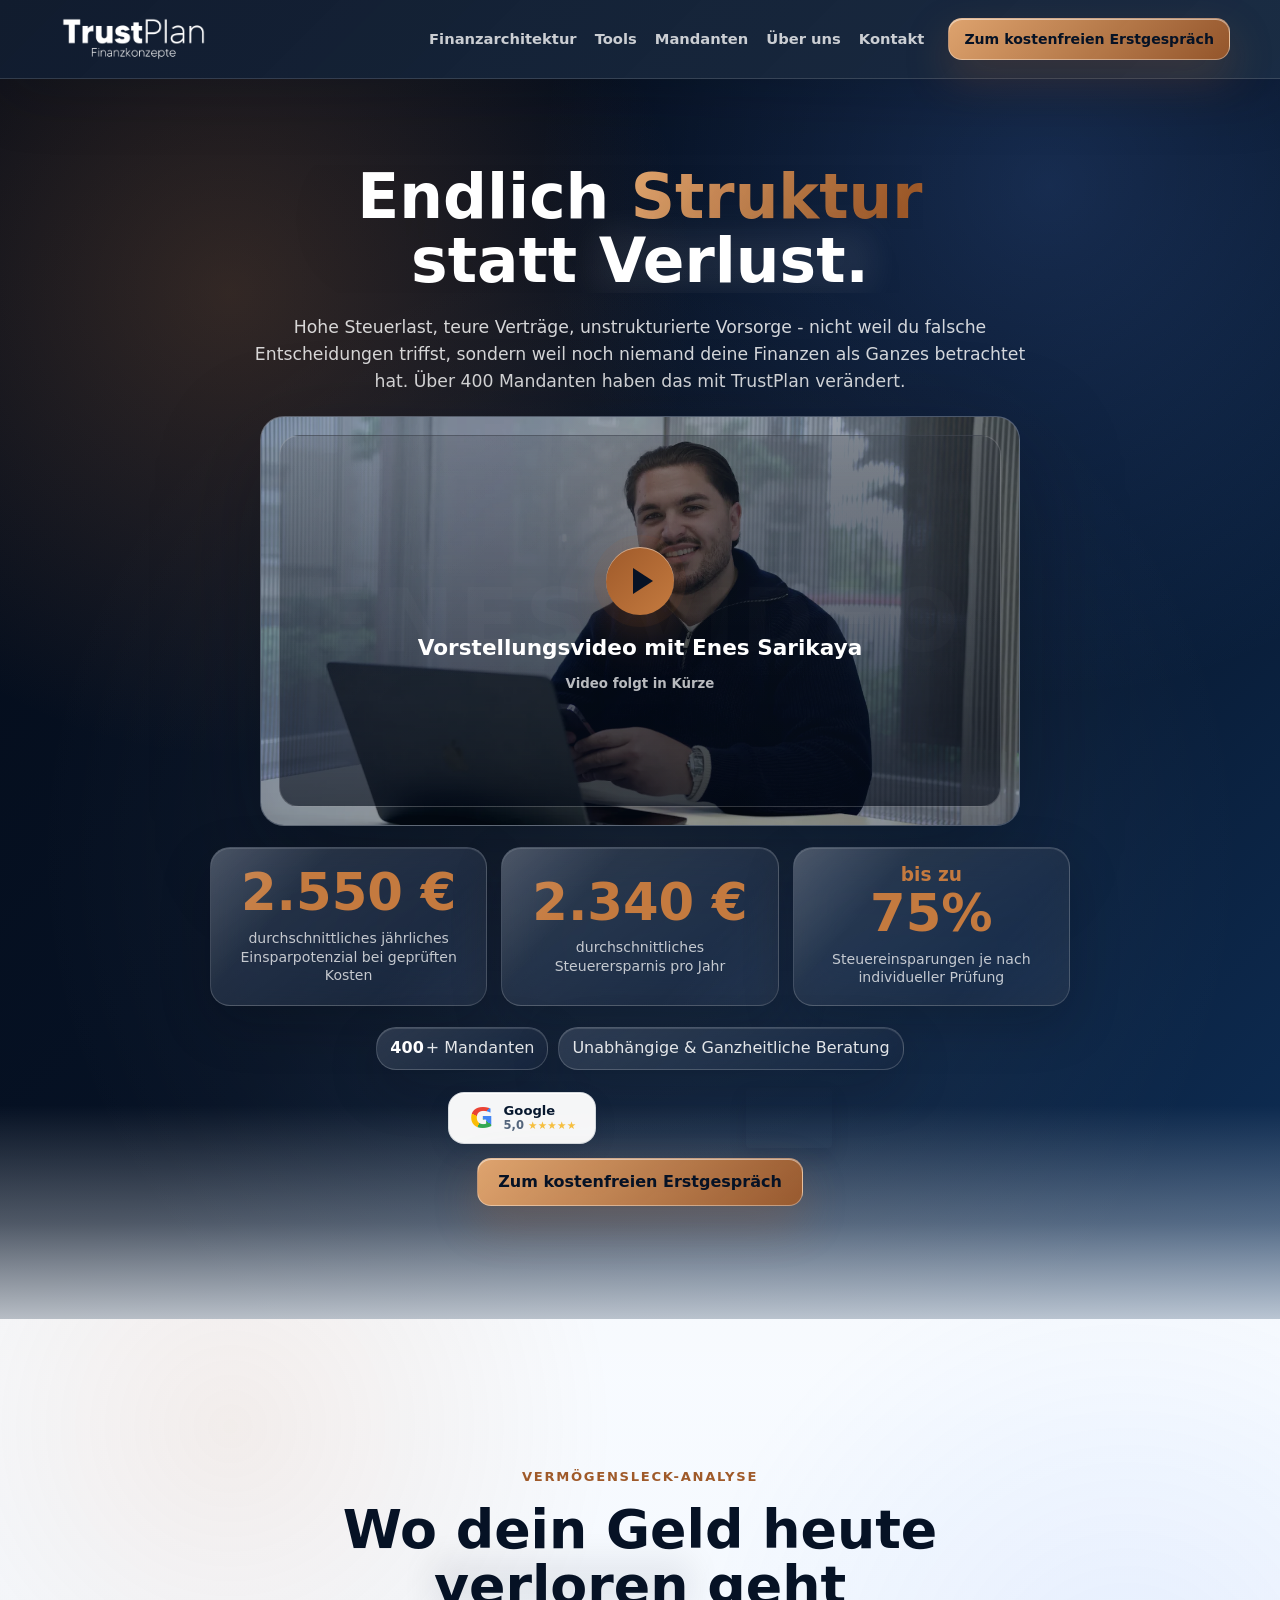
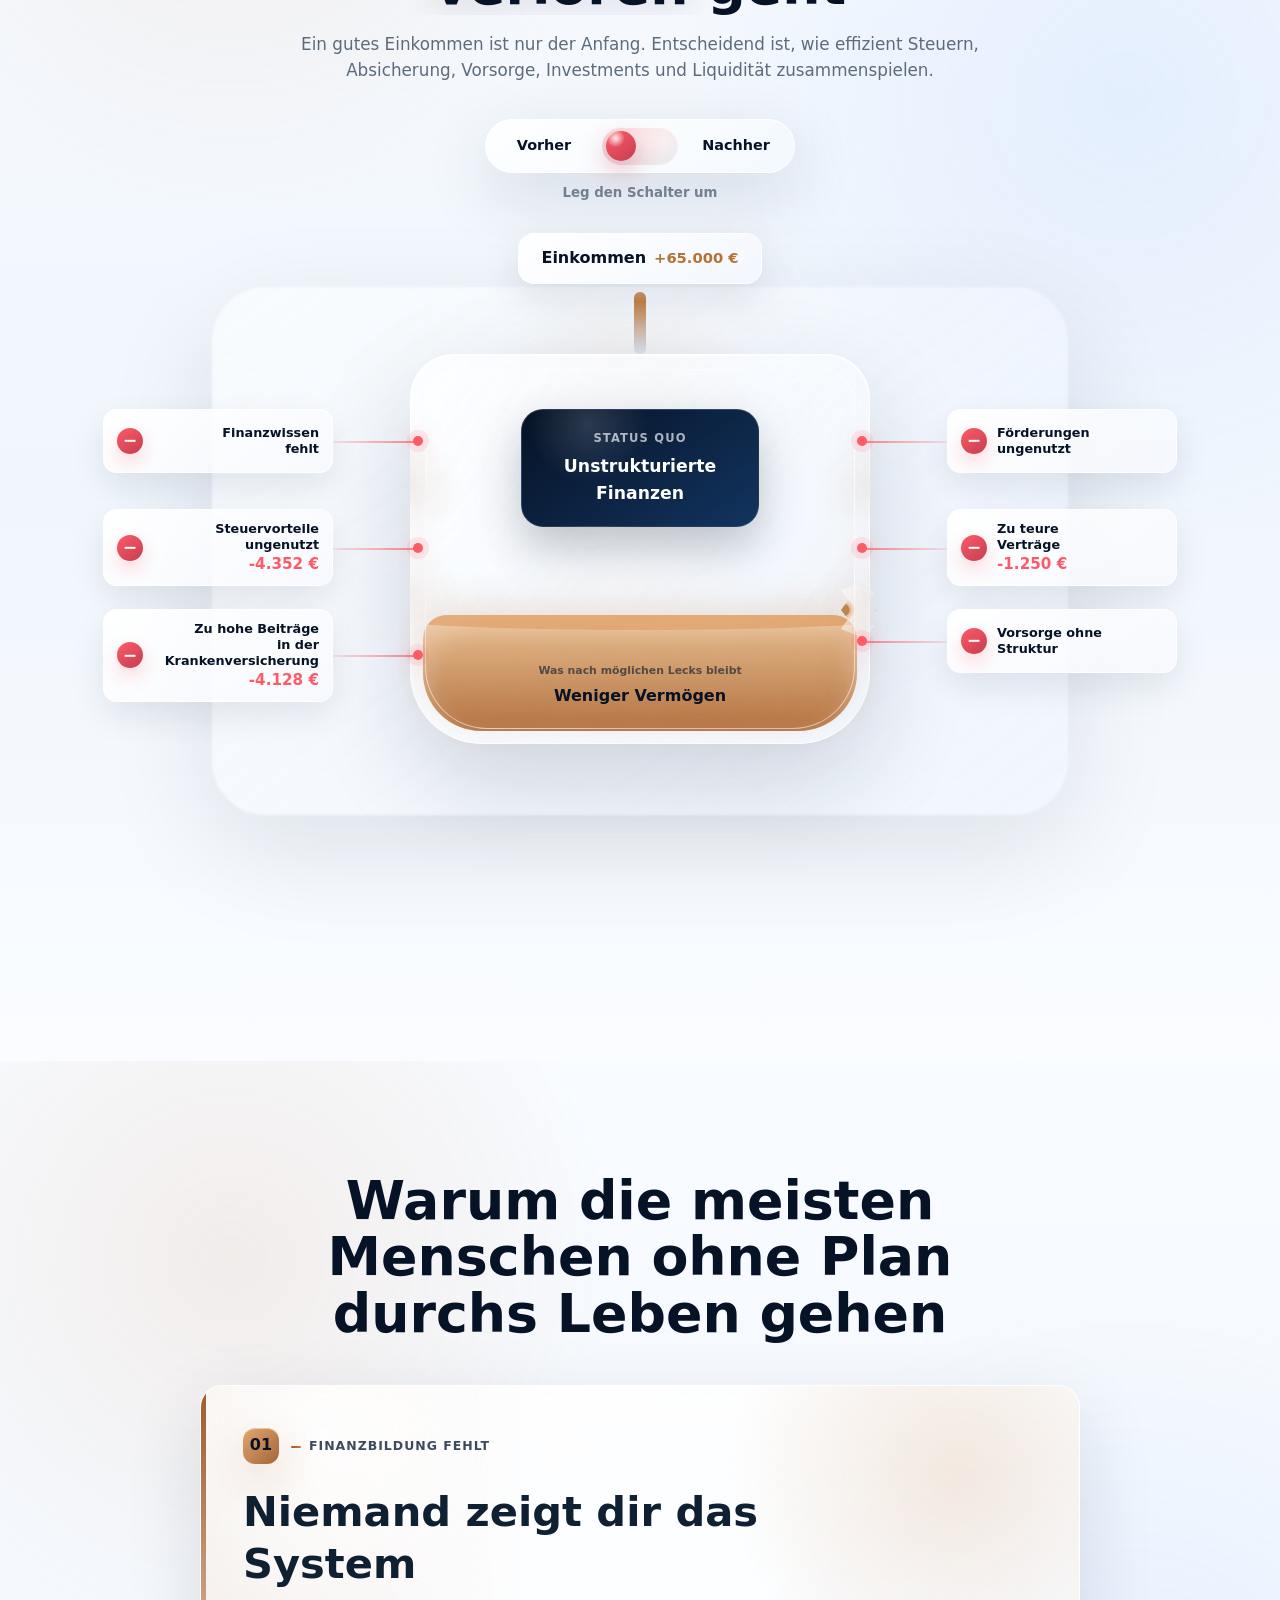
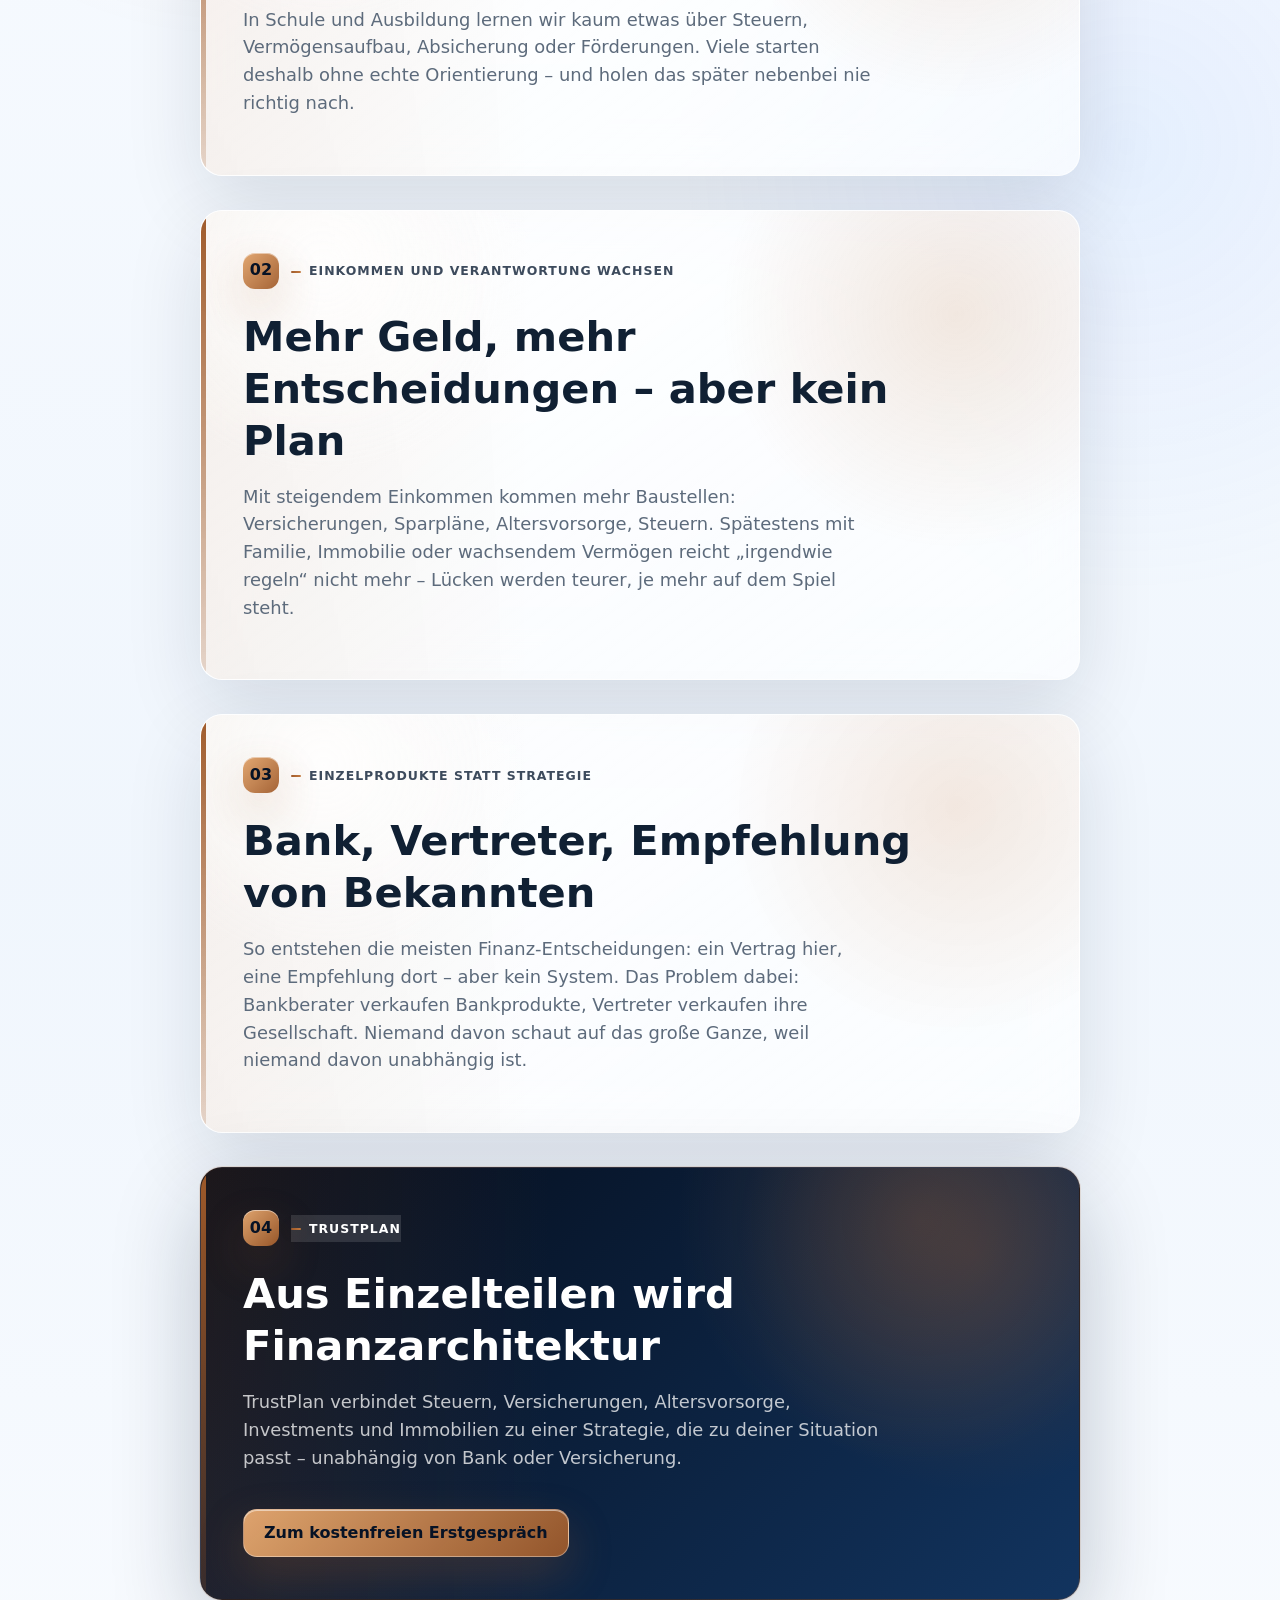
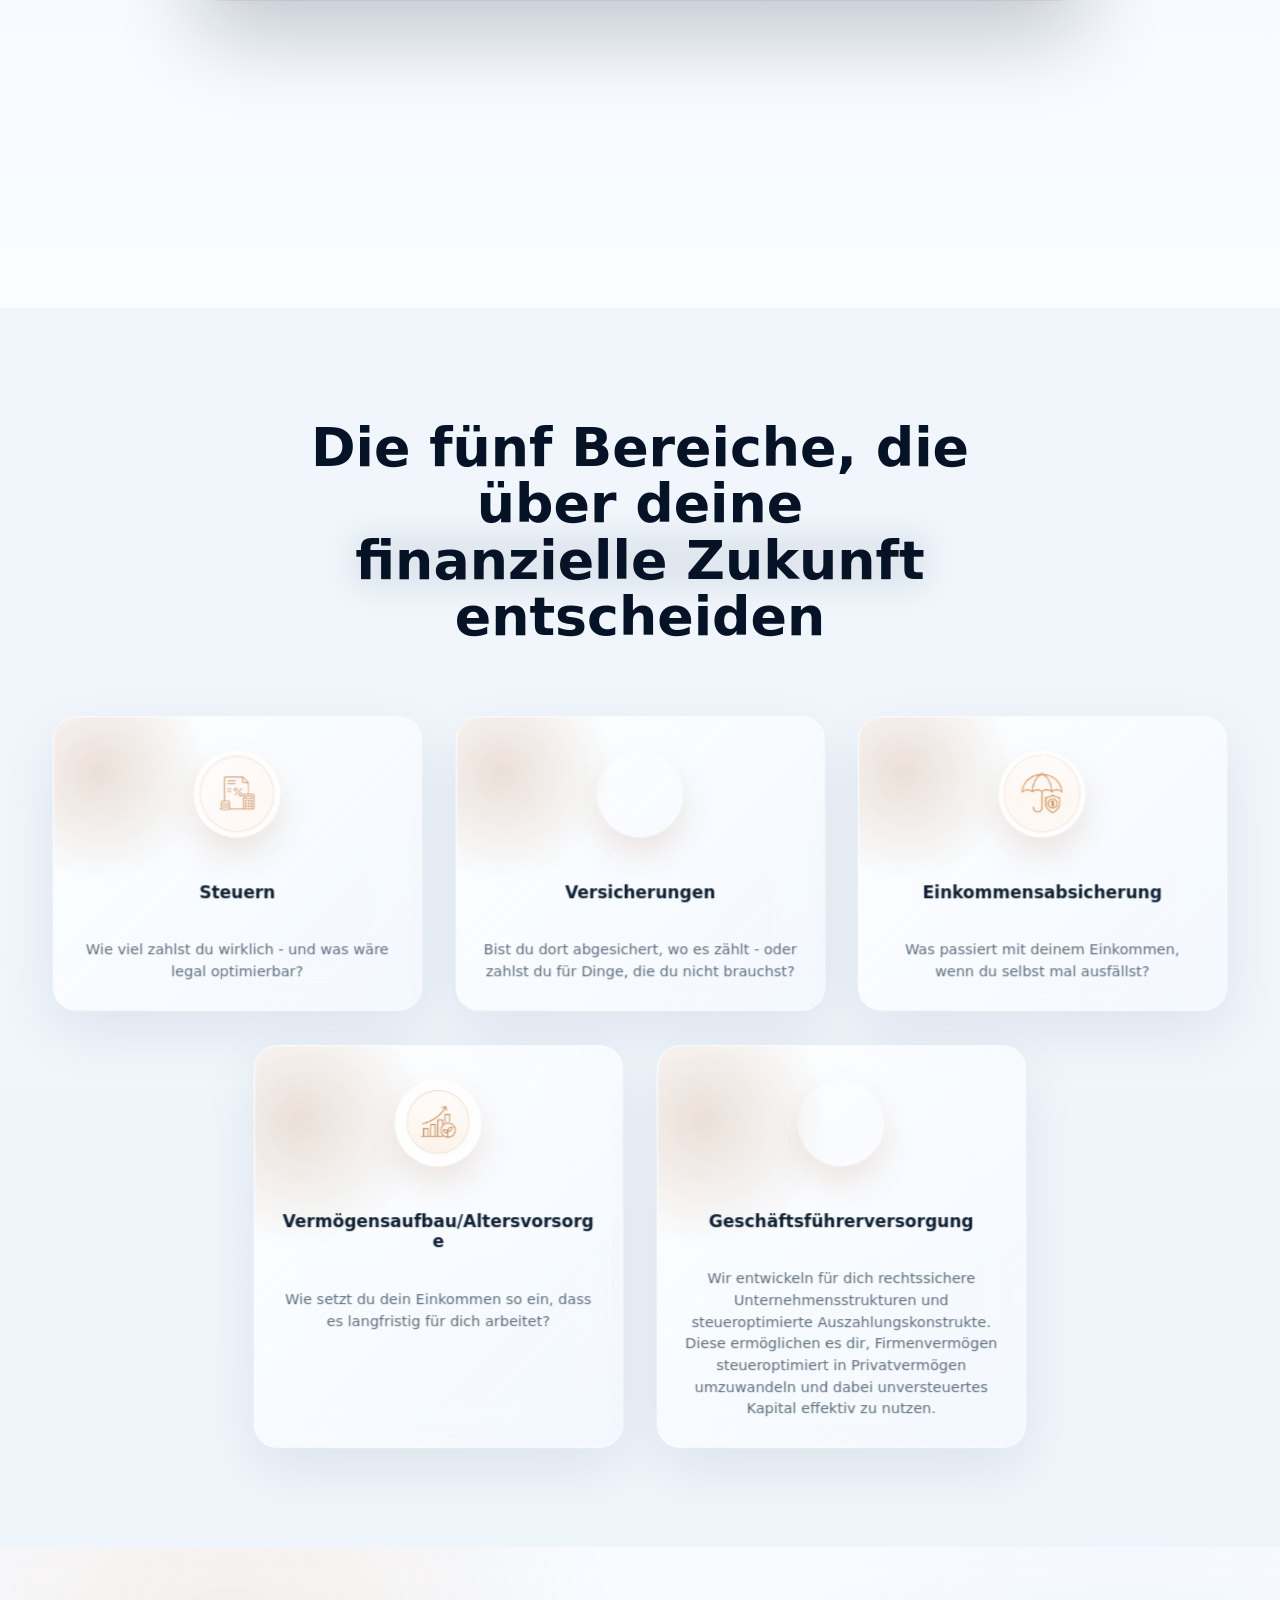
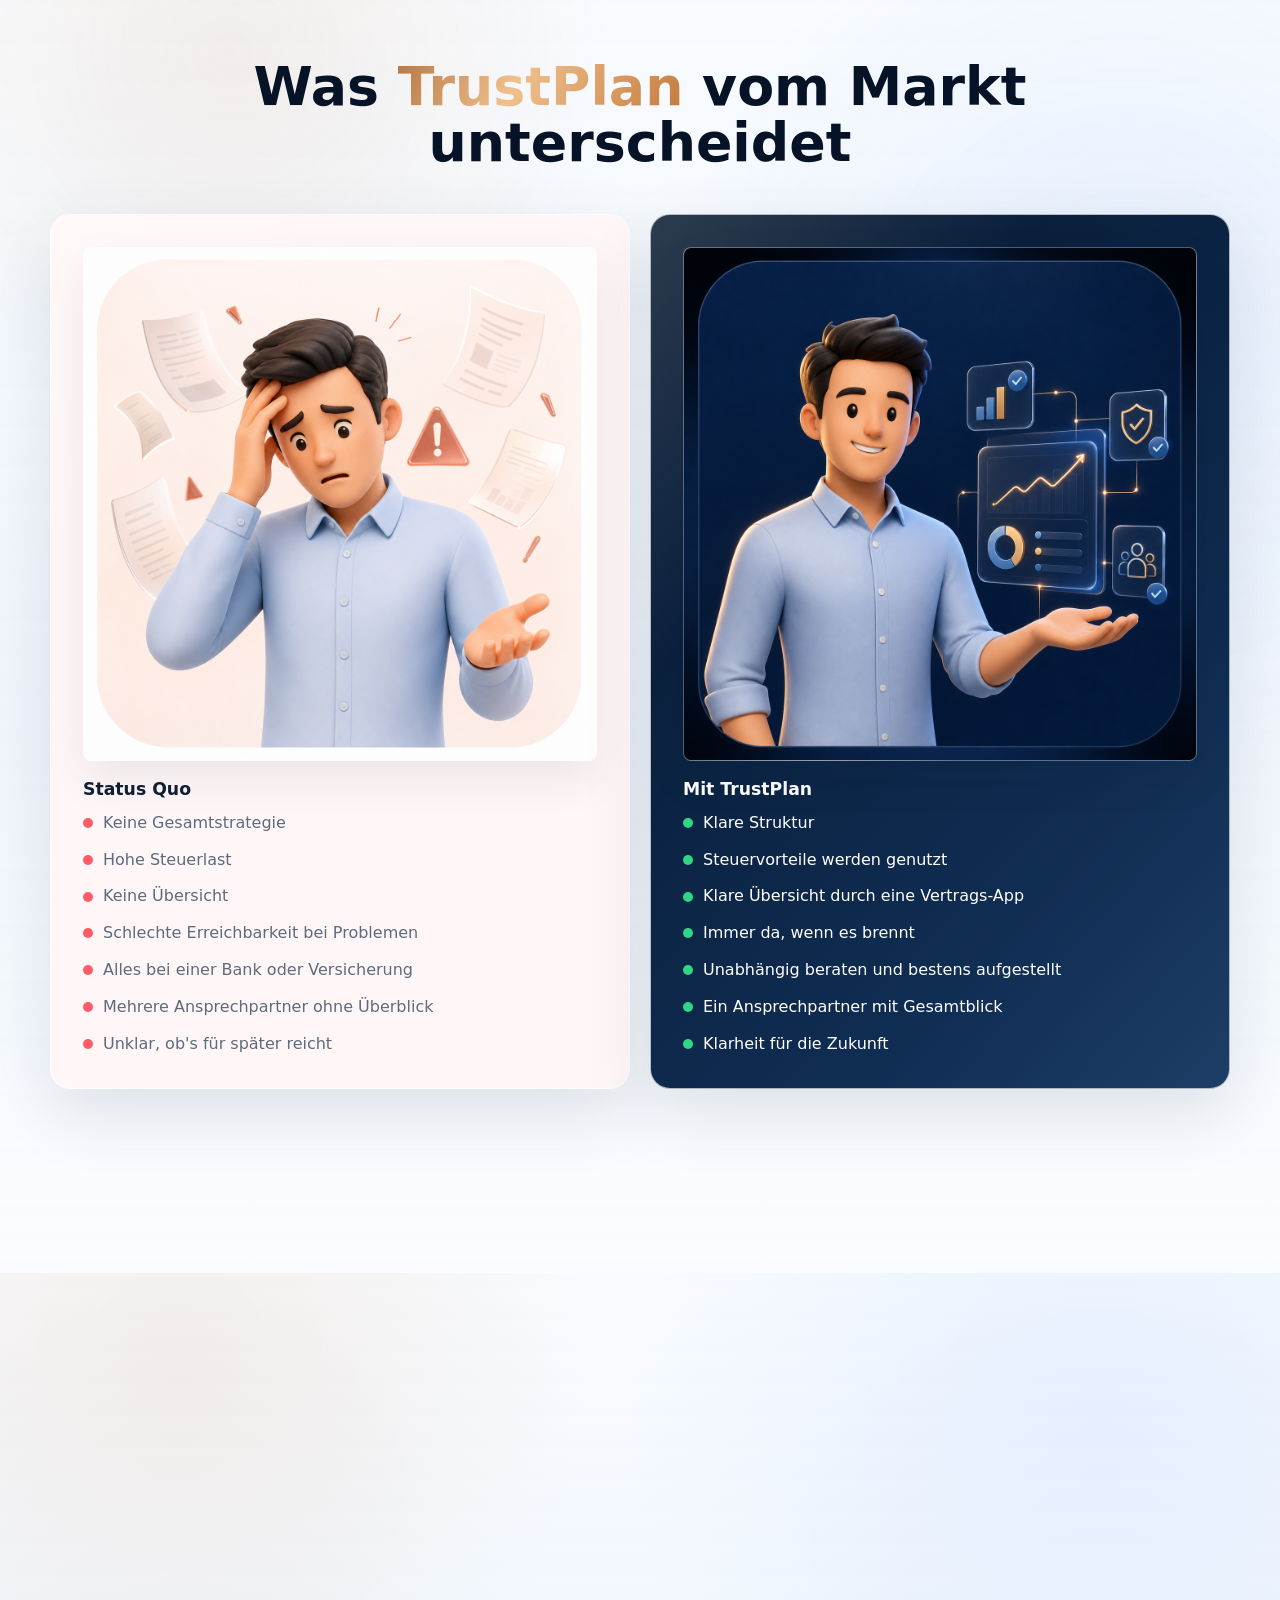
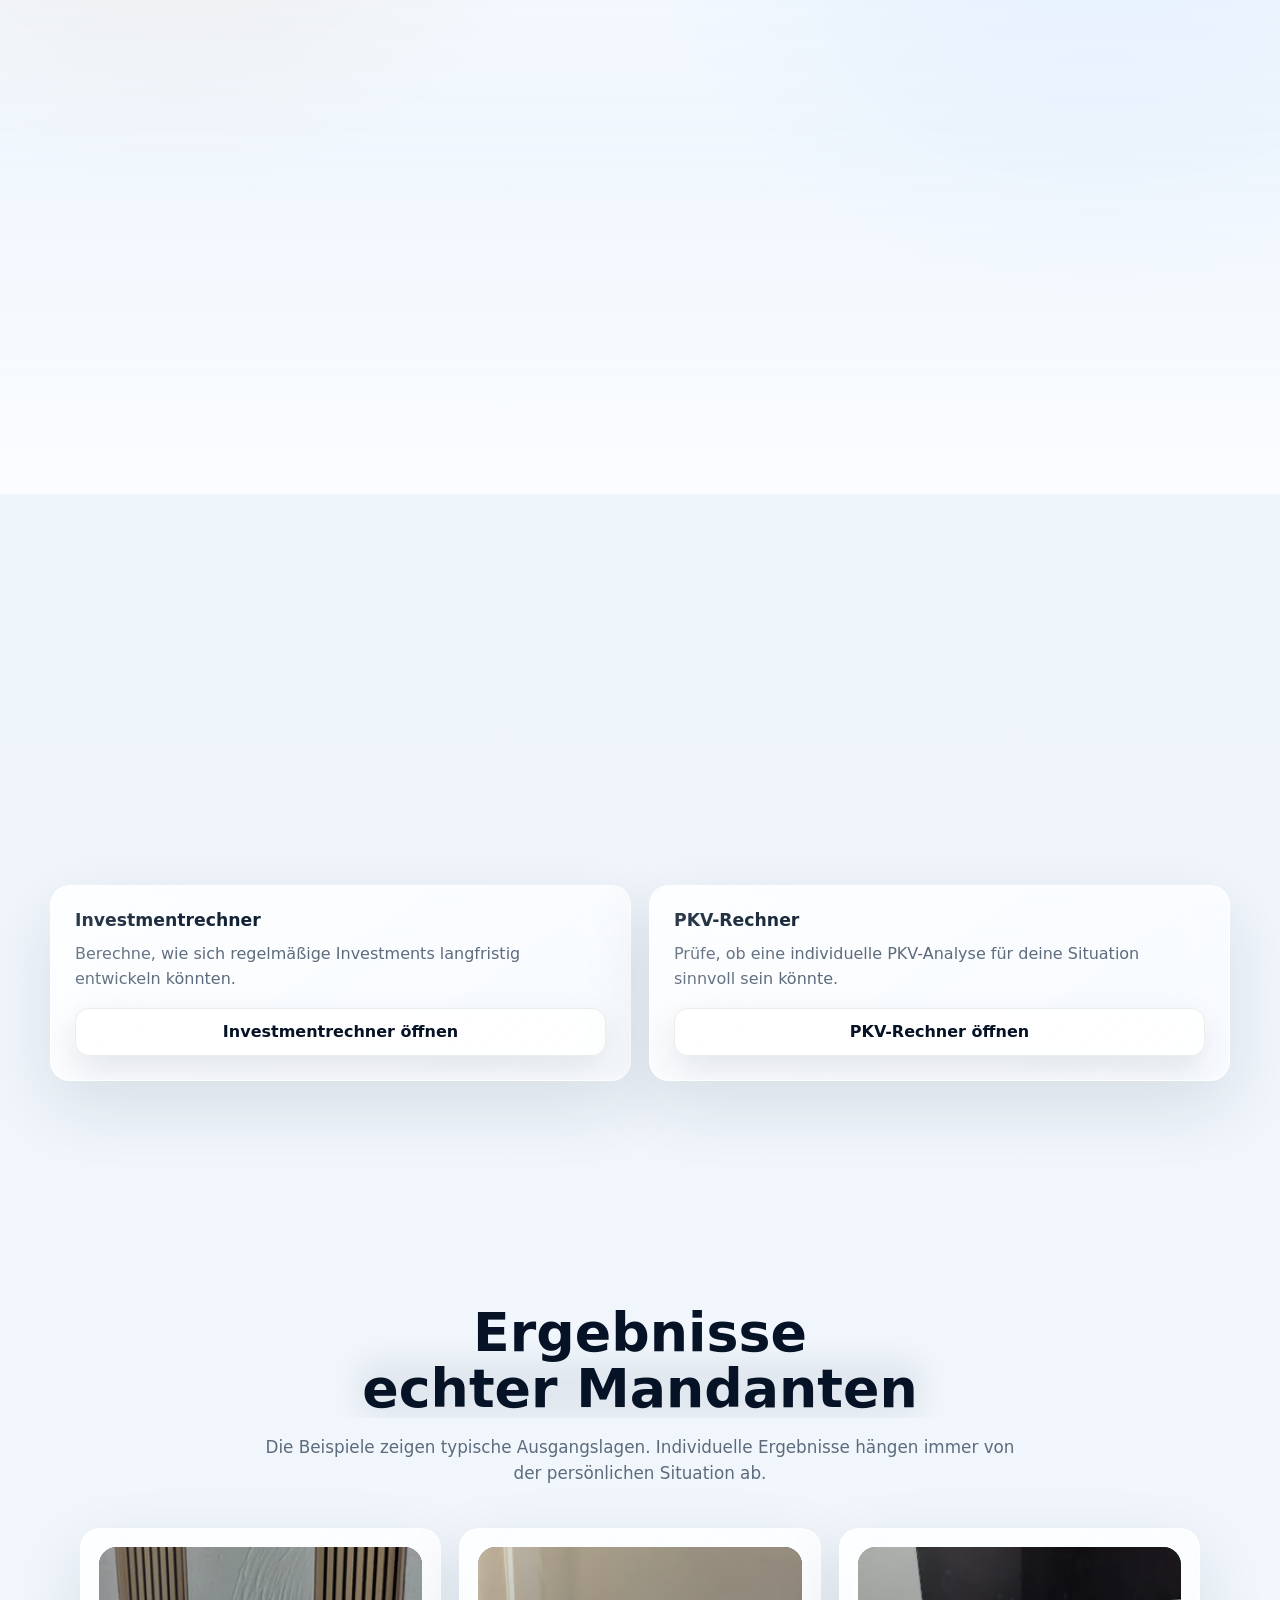
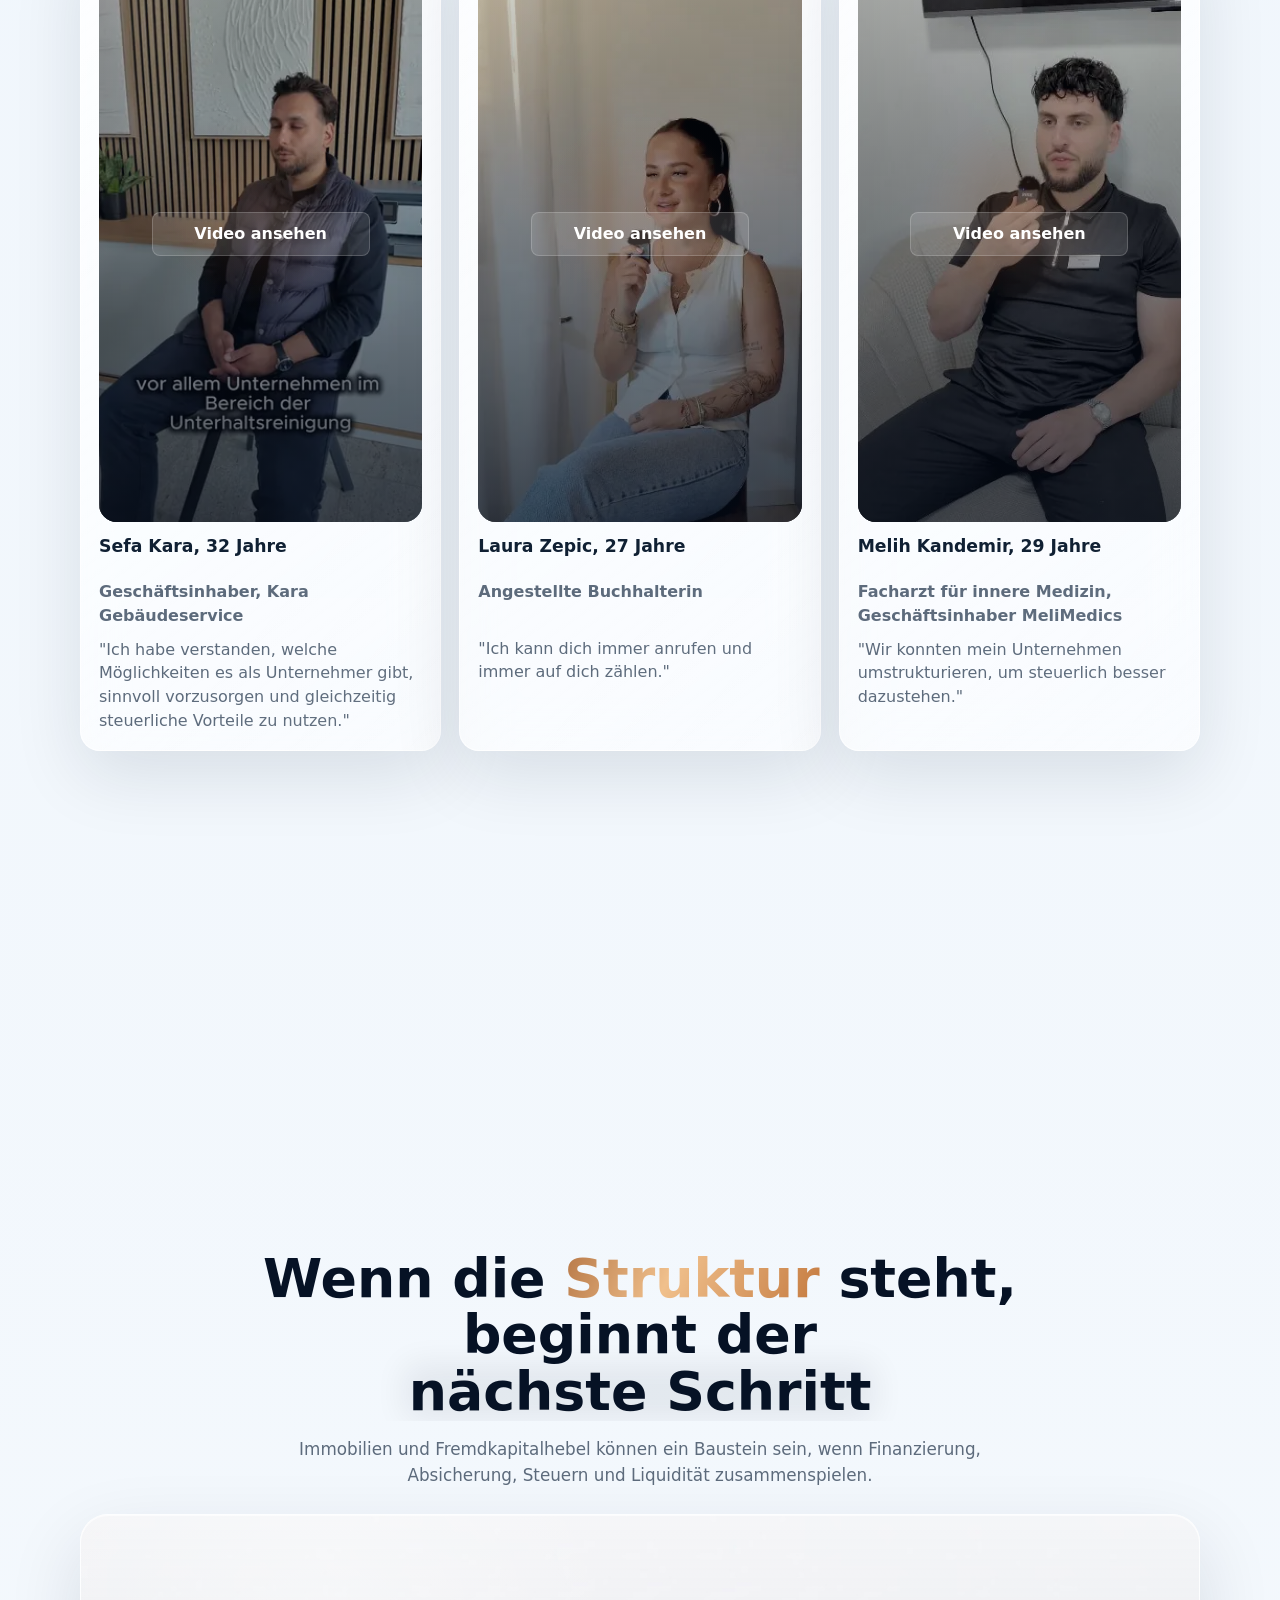
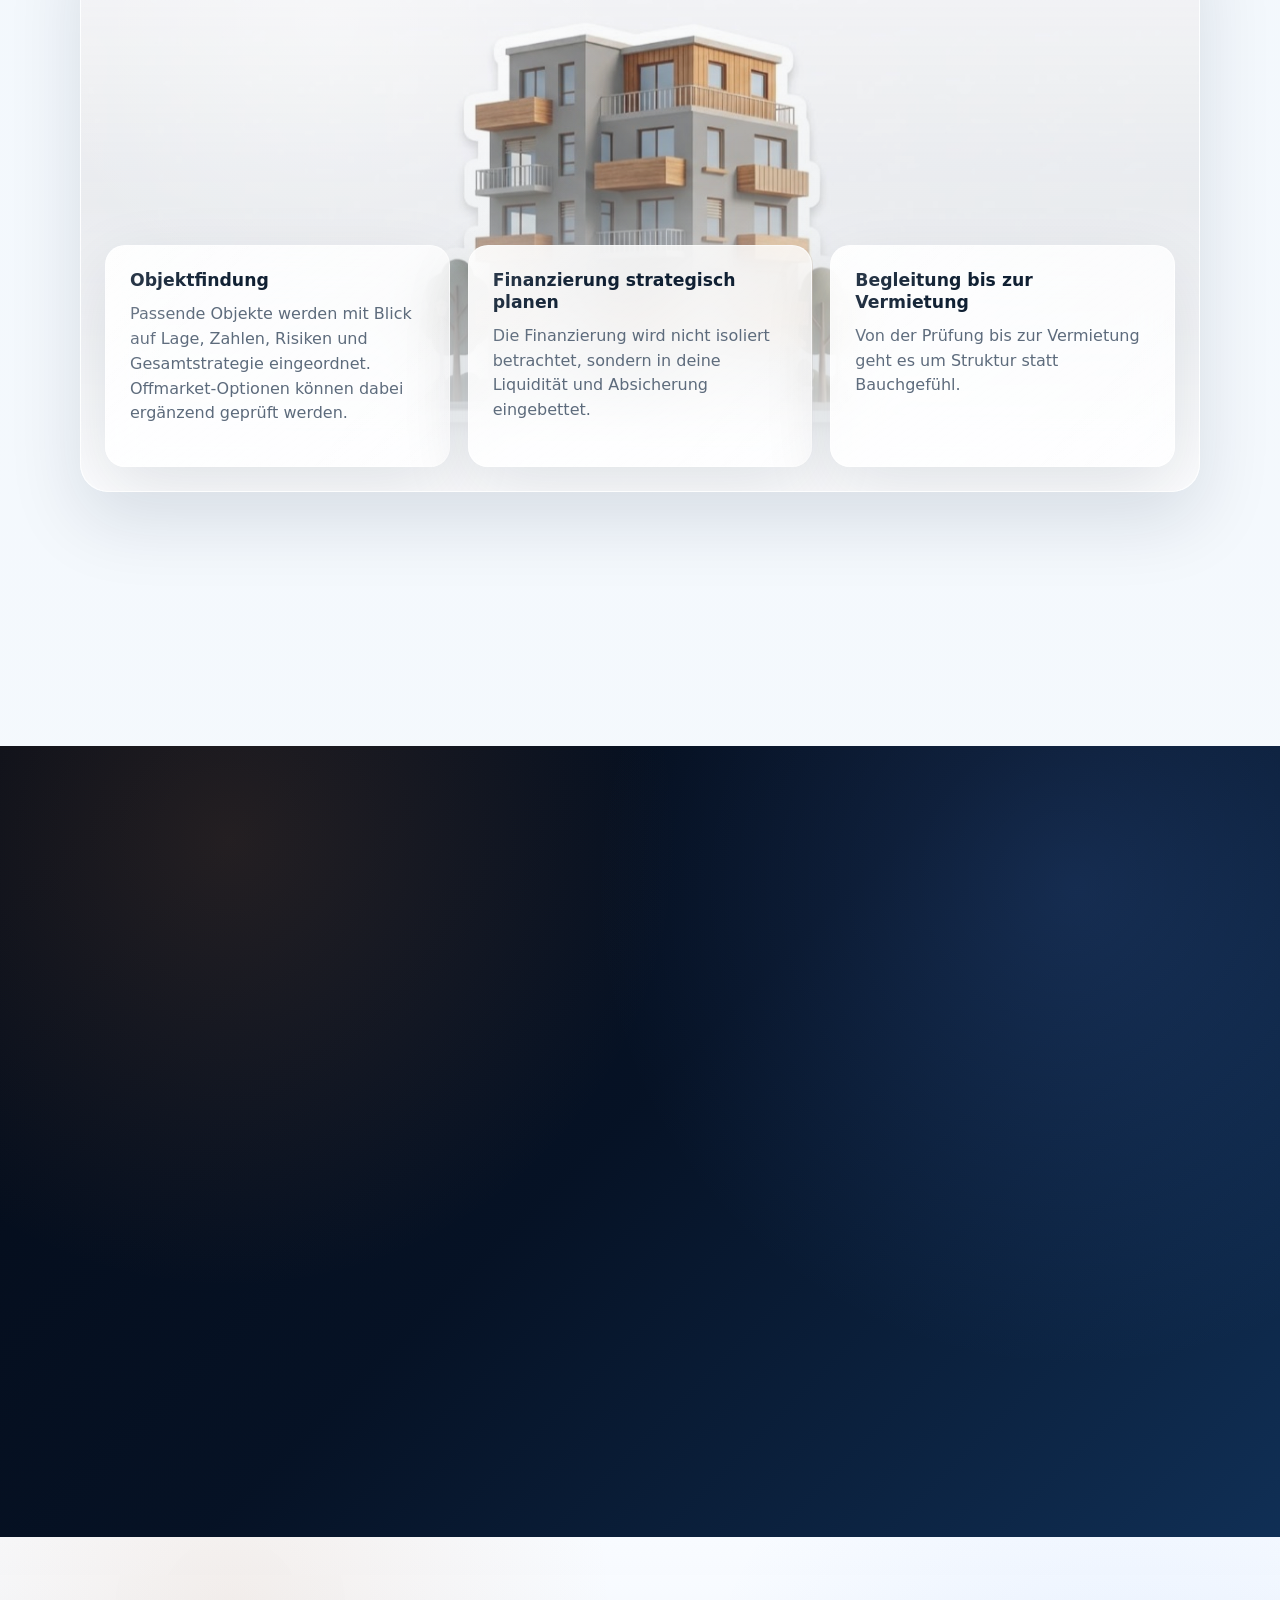
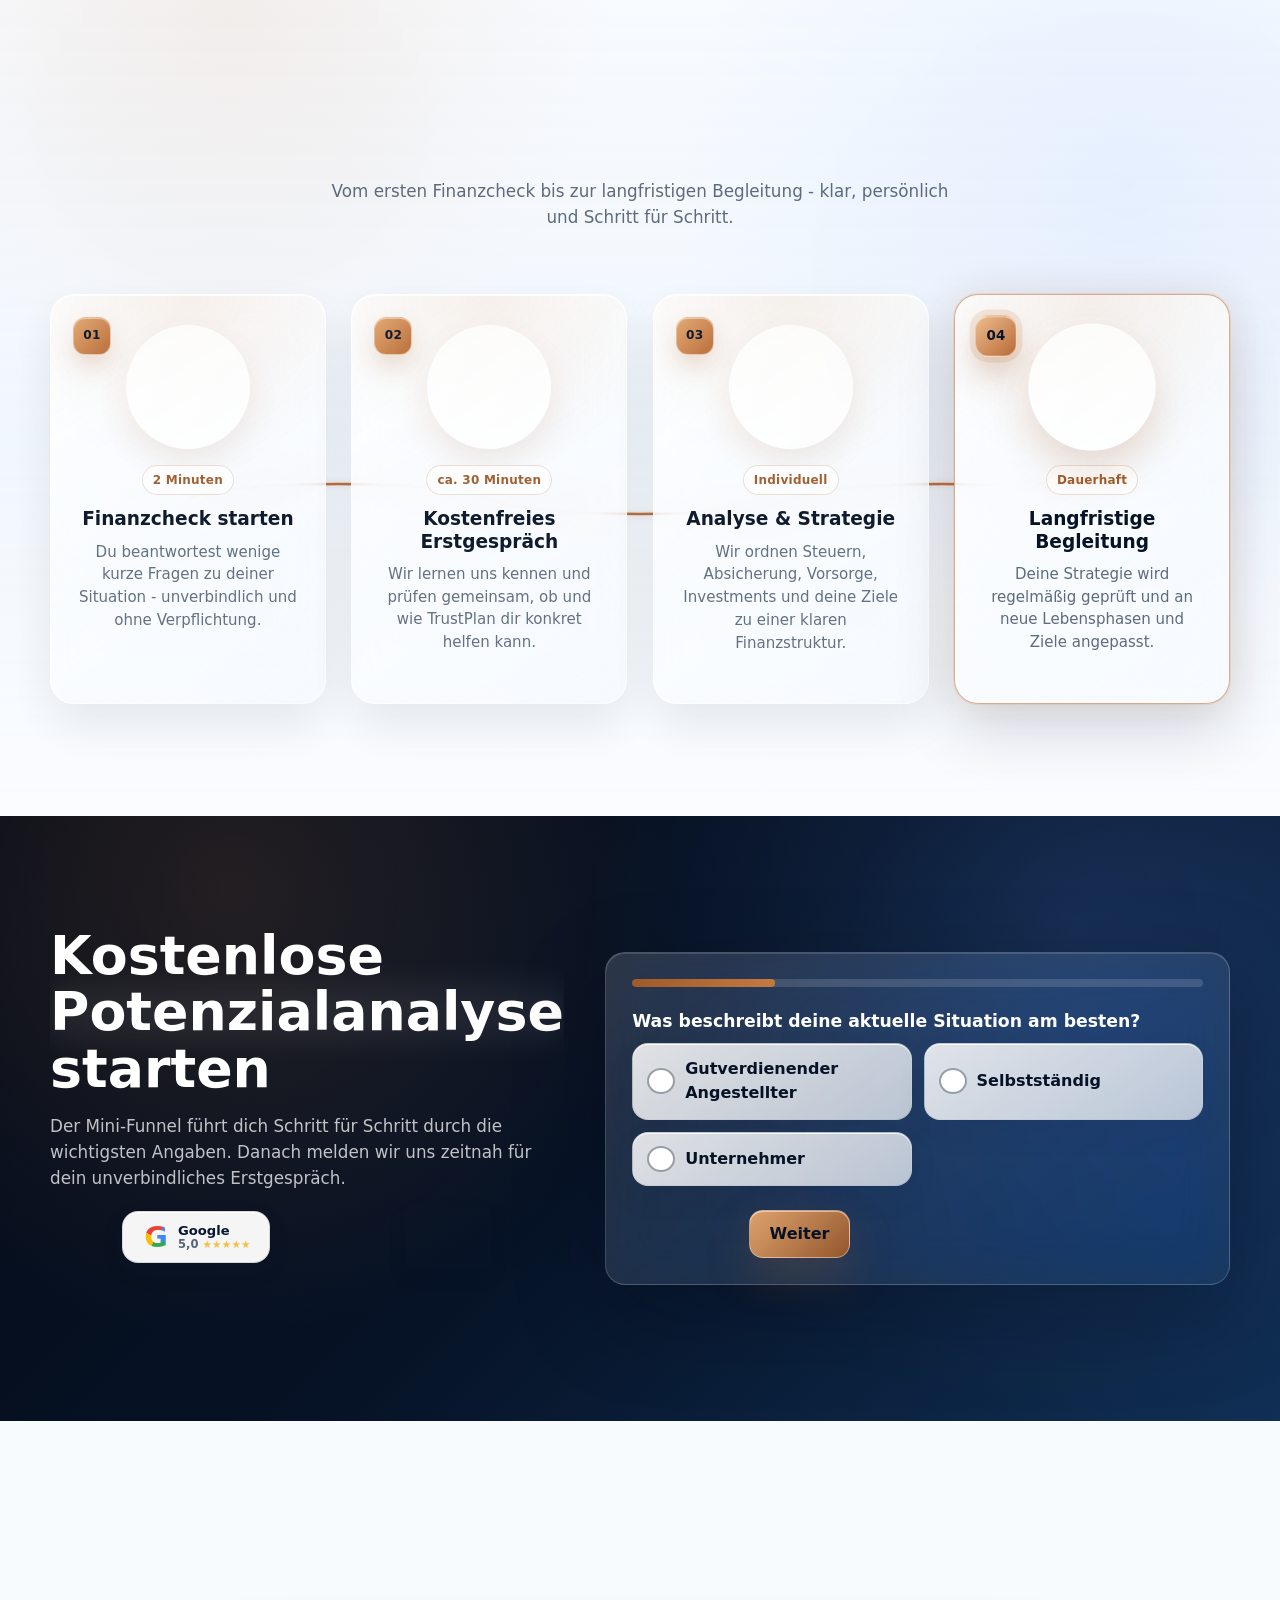
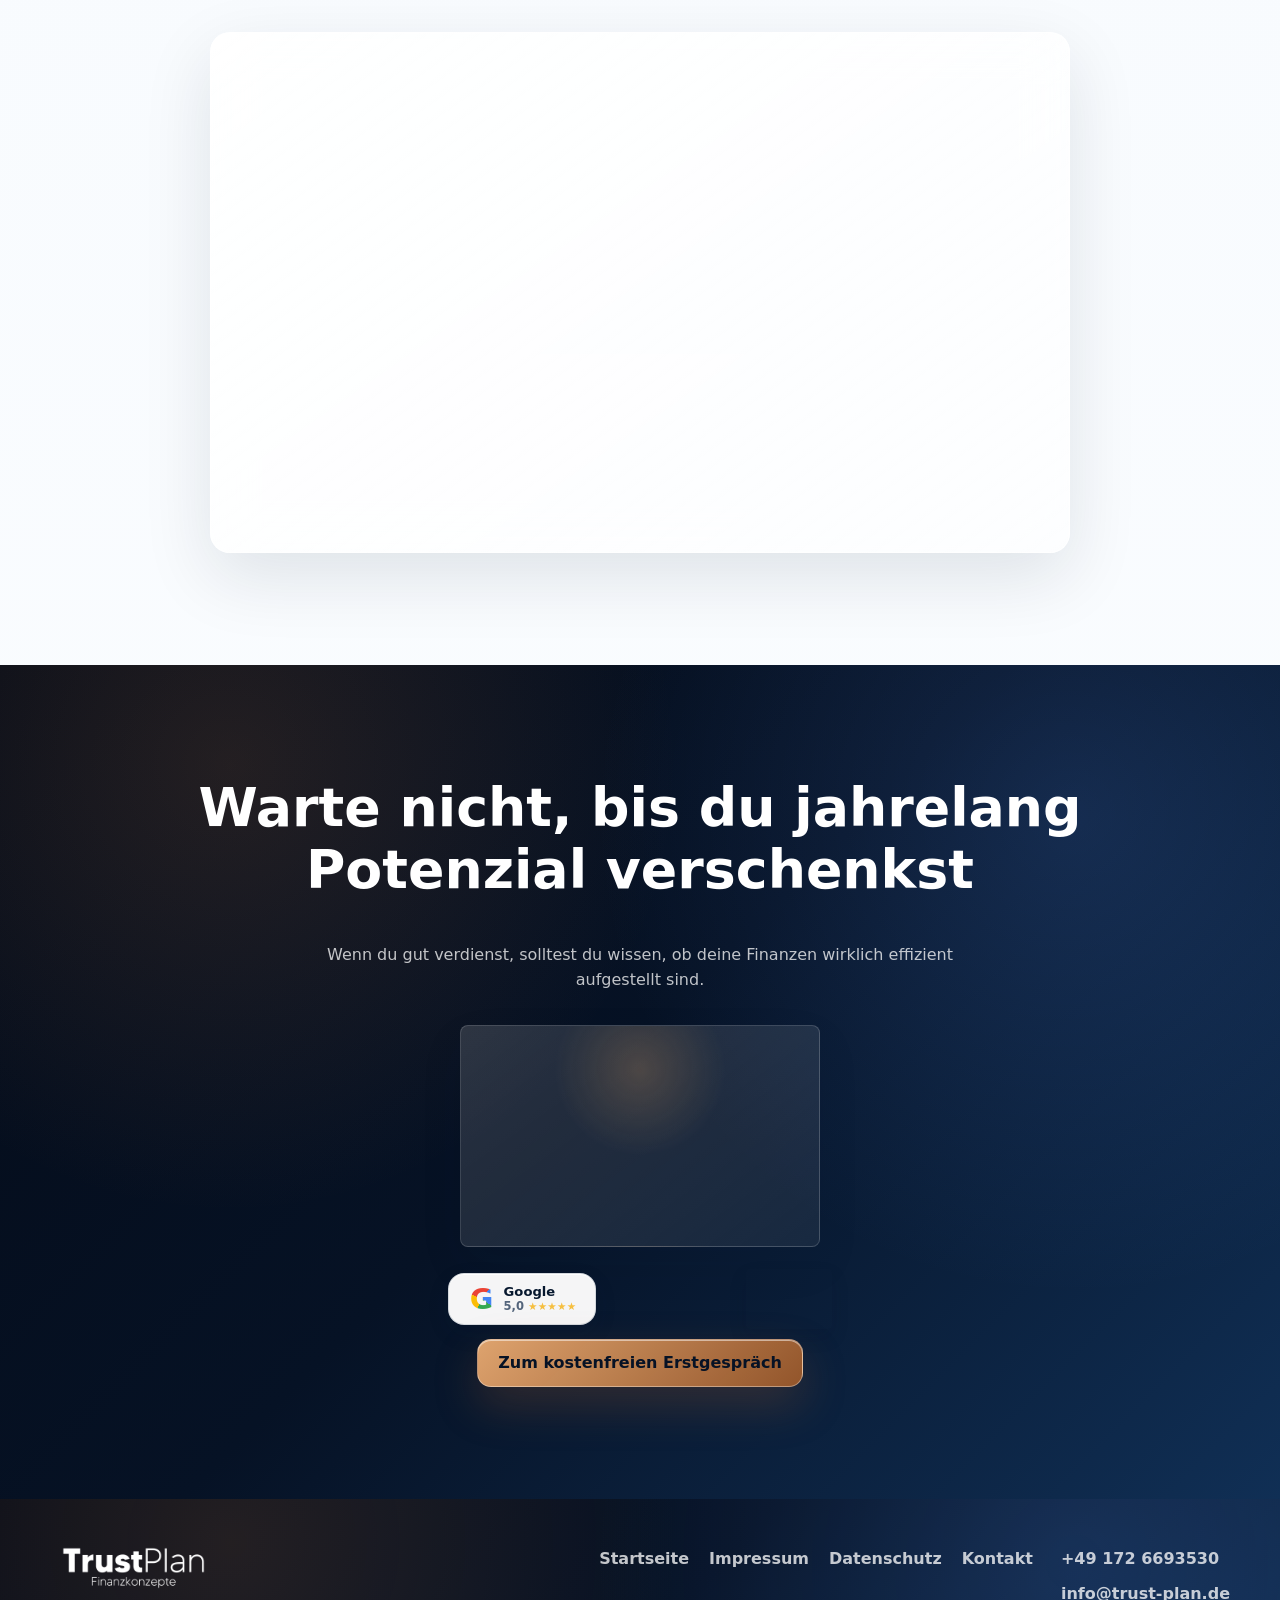
==== commit c8127e8a: "Update real estate and leak diagram sections" ====
--- a/index.html
+++ b/index.html
@@ -246,43 +246,43 @@
               <div class="leak-port leak-port-one">
                 <span class="leak-port-card">
                   <b class="leak-sign" aria-hidden="true"><span class="before-copy">−</span><span class="after-copy">+</span></b>
-                  <em class="before-copy"><span class="leak-copy-desktop">Unwissenheit über Finanzthemen</span><span class="leak-copy-mobile">Finanzwissen<br>fehlt</span></em>
-                  <em class="after-copy"><span class="leak-copy-desktop">Partner an deiner Seite</span><span class="leak-copy-mobile">Persönlicher<br>Partner</span></em>
+                  <em class="before-copy"><span class="leak-copy-desktop">Finanzwissen<br>fehlt</span><span class="leak-copy-mobile">Finanzwissen<br>fehlt</span></em>
+                  <em class="after-copy"><span class="leak-copy-desktop">Persönlicher<br>Partner</span><span class="leak-copy-mobile">Persönlicher<br>Partner</span></em>
                 </span>
               </div>
               <div class="leak-port leak-port-two">
                 <span class="leak-port-card">
                   <b class="leak-sign" aria-hidden="true"><span class="before-copy">−</span><span class="after-copy">+</span></b>
-                  <em class="before-copy"><span class="leak-copy-desktop">Ungenutzte Förderungen</span><span class="leak-copy-mobile">Förderungen<br>ungenutzt</span></em>
-                  <em class="after-copy"><span class="leak-copy-desktop">Förderungen werden bezogen</span><span class="leak-copy-mobile">Förderungen<br>genutzt</span></em>
+                  <em class="before-copy"><span class="leak-copy-desktop">Förderungen<br>ungenutzt</span><span class="leak-copy-mobile">Förderungen<br>ungenutzt</span></em>
+                  <em class="after-copy"><span class="leak-copy-desktop">Förderungen<br>genutzt</span><span class="leak-copy-mobile">Förderungen<br>genutzt</span></em>
                 </span>
               </div>
               <div class="leak-port leak-port-three">
                 <span class="leak-port-card">
                   <b class="leak-sign" aria-hidden="true"><span class="before-copy">−</span><span class="after-copy">+</span></b>
-                  <em class="before-copy"><span class="leak-copy-desktop">Nicht genutzte Steuervorteile</span><span class="leak-copy-mobile">Steuervorteile<br>ungenutzt</span><strong class="leak-amount">-4.352 €</strong></em>
-                  <em class="after-copy"><span class="leak-copy-desktop">Steuerlast geprüft</span><span class="leak-copy-mobile">Steuerlast<br>geprüft</span></em>
+                  <em class="before-copy"><span class="leak-copy-desktop">Steuervorteile<br>ungenutzt</span><span class="leak-copy-mobile">Steuervorteile<br>ungenutzt</span><strong class="leak-amount">-4.352 €</strong></em>
+                  <em class="after-copy"><span class="leak-copy-desktop">Steuerlast<br>geprüft</span><span class="leak-copy-mobile">Steuerlast<br>geprüft</span></em>
                 </span>
               </div>
               <div class="leak-port leak-port-four">
                 <span class="leak-port-card">
                   <b class="leak-sign" aria-hidden="true"><span class="before-copy">−</span><span class="after-copy">+</span></b>
-                  <em class="before-copy"><span class="leak-copy-desktop">Zu teure Verträge</span><span class="leak-copy-mobile">Zu teure<br>Verträge</span><strong class="leak-amount">-1.250 €</strong></em>
-                  <em class="after-copy"><span class="leak-copy-desktop">Verträge werden optimiert</span><span class="leak-copy-mobile">Verträge<br>optimiert</span></em>
+                  <em class="before-copy"><span class="leak-copy-desktop">Zu teure<br>Verträge</span><span class="leak-copy-mobile">Zu teure<br>Verträge</span><strong class="leak-amount">-1.250 €</strong></em>
+                  <em class="after-copy"><span class="leak-copy-desktop">Verträge<br>optimiert</span><span class="leak-copy-mobile">Verträge<br>optimiert</span></em>
                 </span>
               </div>
               <div class="leak-port leak-port-five">
                 <span class="leak-port-card">
                   <b class="leak-sign" aria-hidden="true"><span class="before-copy">−</span><span class="after-copy">+</span></b>
-                  <em class="before-copy"><span class="leak-copy-desktop">Zu hohe Sozialversicherungsbeiträge</span><span class="leak-copy-mobile">Sozialabgaben<br>zu hoch</span><strong class="leak-amount">-4.128 €</strong></em>
-                  <em class="after-copy"><span class="leak-copy-desktop">Sozialversicherungen sinnvoll geprüft</span><span class="leak-copy-mobile">Sozialabgaben<br>optimiert</span></em>
+                  <em class="before-copy"><span class="leak-copy-desktop">Zu hohe Beiträge<br>in der<br>Krankenversicherung</span><span class="leak-copy-mobile">Zu hohe Beiträge<br>in der<br>Krankenversicherung</span><strong class="leak-amount">-4.128 €</strong></em>
+                  <em class="after-copy"><span class="leak-copy-desktop">Krankenversicherung<br>optimiert</span><span class="leak-copy-mobile">Krankenversicherung<br>optimiert</span></em>
                 </span>
               </div>
               <div class="leak-port leak-port-six">
                 <span class="leak-port-card">
                   <b class="leak-sign" aria-hidden="true"><span class="before-copy">−</span><span class="after-copy">+</span></b>
-                  <em class="before-copy"><span class="leak-copy-desktop">Unstrukturierte Vorsorge</span><span class="leak-copy-mobile">Vorsorge ohne<br>Struktur</span></em>
-                  <em class="after-copy"><span class="leak-copy-desktop">Dein Geld arbeitet für dich</span><span class="leak-copy-mobile">Geld arbeitet<br>für dich</span></em>
+                  <em class="before-copy"><span class="leak-copy-desktop">Vorsorge ohne<br>Struktur</span><span class="leak-copy-mobile">Vorsorge ohne<br>Struktur</span></em>
+                  <em class="after-copy"><span class="leak-copy-desktop">Geld arbeitet<br>für dich</span><span class="leak-copy-mobile">Geld arbeitet<br>für dich</span></em>
                 </span>
               </div>
               <div class="leak-remaining">
@@ -292,7 +292,7 @@
                 </small>
                 <strong>
                   <span class="before-copy">Weniger Vermögen</span>
-                  <span class="after-copy">Besser nutzbares Potenzial</span>
+                  <span class="after-copy">Mehr Vermögen</span>
                 </strong>
               </div>
             </div>
@@ -574,25 +574,6 @@
           <div class="section-heading reveal">
             <h2>Wenn die Struktur steht, beginnt der nächste Schritt</h2>
             <p>Immobilien und Fremdkapitalhebel können ein Baustein sein, wenn Finanzierung, Absicherung, Steuern und Liquidität zusammenspielen.</p>
-          </div>
-          <div class="section-photo real-estate-visual reveal" data-real-estate-visual>
-            <img src="./assets/images/trustplan-immobilien-mehrfamilienhaus.jpg" alt="Modernes Mehrfamilienhaus als Symbol fuer Immobilienstrategie und Vermoegensaufbau" loading="lazy" decoding="async" width="1200" height="654">
-            <div class="estate-blueprint" aria-hidden="true"></div>
-            <div class="estate-floating estate-floating-house" data-icon="⌂" aria-hidden="true"></div>
-            <div class="estate-floating estate-floating-value" data-icon="€" aria-hidden="true"></div>
-            <div class="estate-floating estate-floating-growth" data-icon="↗" aria-hidden="true"></div>
-            <div class="estate-kpi estate-kpi-one" aria-hidden="true">
-              <strong>Objektprüfung</strong>
-              <small>Lage · Zahlen · Risiken</small>
-            </div>
-            <div class="estate-kpi estate-kpi-two" aria-hidden="true">
-              <strong>Finanzierung geplant</strong>
-              <small>Liquidität im Blick</small>
-            </div>
-            <div class="estate-kpi estate-kpi-three" aria-hidden="true">
-              <strong>Strategie steht</strong>
-              <small>Nächster Schritt</small>
-            </div>
           </div>
           <div class="card-grid three">
             <article class="solid-card reveal">
--- a/assets/css/style.css
+++ b/assets/css/style.css
@@ -2806,6 +2806,44 @@
   overflow: hidden;
 }
 
+.real-estate-section .section-heading {
+  margin-bottom: 26px;
+}
+
+.real-estate-section .card-grid.three {
+  position: relative;
+  isolation: isolate;
+  max-width: 1120px;
+  margin: 0 auto;
+  padding: clamp(220px, 30vw, 330px) clamp(14px, 2.6vw, 24px) clamp(14px, 2.6vw, 24px);
+  overflow: hidden;
+  border: 1px solid rgba(255, 255, 255, 0.78);
+  border-radius: 28px;
+  background:
+    linear-gradient(180deg, rgba(248, 251, 255, 0.1) 0%, rgba(248, 251, 255, 0.2) 42%, rgba(248, 251, 255, 0.86) 100%),
+    url("../images/trustplan-immobilien-mehrfamilienhaus.jpg") center 38% / cover no-repeat;
+  box-shadow:
+    inset 0 1px 0 rgba(255, 255, 255, 0.72),
+    0 28px 74px rgba(7, 24, 47, 0.12);
+}
+
+.real-estate-section .card-grid.three::before {
+  content: "";
+  position: absolute;
+  inset: 0;
+  z-index: -1;
+  background:
+    radial-gradient(circle at 22% 18%, rgba(255, 255, 255, 0.36), transparent 30%),
+    linear-gradient(180deg, transparent 0%, rgba(7, 24, 47, 0.05) 50%, rgba(255, 255, 255, 0.7) 100%);
+  pointer-events: none;
+}
+
+.real-estate-section .solid-card {
+  z-index: 1;
+  background:
+    linear-gradient(145deg, rgba(255, 255, 255, 0.9), rgba(255, 255, 255, 0.68));
+}
+
 .real-estate-visual {
   --estate-shift: 0;
   isolation: isolate;
@@ -3046,6 +3084,16 @@
 }
 
 @media (max-width: 768px) {
+  .real-estate-section .section-heading {
+    margin-bottom: 24px;
+  }
+
+  .real-estate-section .card-grid.three {
+    padding: 300px 14px 14px;
+    border-radius: 24px;
+    background-position: center top;
+  }
+
   .real-estate-visual {
     margin-bottom: 22px;
   }
@@ -4396,8 +4444,18 @@
 @media (min-width: 769px) {
   .testimonials-section .card-grid.three {
     grid-template-columns: repeat(3, minmax(0, 1fr));
-    align-items: start;
+    align-items: stretch;
     max-width: 1120px;
+  }
+
+  .testimonials-section .video-card {
+    grid-template-rows: auto minmax(2.4em, auto) minmax(2.9em, auto) 1fr;
+    height: 100%;
+  }
+
+  .testimonials-section .video-card h3,
+  .testimonials-section .video-card p {
+    align-self: start;
   }
 }
 
@@ -9289,60 +9347,87 @@
 .cta-trust-signals iframe {
   display: block !important;
   max-width: 100% !important;
-  max-height: 40px !important;
+  max-height: 60px !important;
   object-fit: contain !important;
 }
 
 .cta-trust-signals > .google-review-button {
   display: inline-flex !important;
-  width: 128px !important;
-  min-width: 128px !important;
-  max-width: 128px !important;
-  height: 40px !important;
+  width: 148px !important;
+  min-width: 148px !important;
+  max-width: 148px !important;
+  height: 52px !important;
   min-height: 0 !important;
-  max-height: 40px !important;
+  max-height: 52px !important;
   padding: 6px 10px !important;
   line-height: 1 !important;
 }
 
 .cta-trust-signals > .cta-provenexpert-official-badge,
 .cta-trust-signals > .cta-provenexpert-award {
-  width: 40px !important;
-  min-width: 40px !important;
-  max-width: 40px !important;
-  height: 40px !important;
+  width: 60px !important;
+  min-width: 60px !important;
+  max-width: 60px !important;
+  height: 60px !important;
   min-height: 0 !important;
-  max-height: 40px !important;
+  max-height: 60px !important;
 }
 
 .cta-trust-signals > .cta-provenexpert-review-seal {
-  width: 48px !important;
-  min-width: 48px !important;
-  max-width: 48px !important;
-  height: 40px !important;
+  width: 86px !important;
+  min-width: 86px !important;
+  max-width: 86px !important;
+  height: 60px !important;
   min-height: 0 !important;
-  max-height: 40px !important;
+  max-height: 60px !important;
+  border-radius: 4px !important;
 }
 
 .cta-trust-signals > a > img {
   width: 100% !important;
+  height: auto !important;
+  max-height: 100% !important;
+}
+
+.cta-trust-signals .google-rating-mark {
+  width: 28px !important;
+  height: 28px !important;
+  font-size: 1.8rem !important;
+}
+
+.cta-trust-signals .google-rating-copy strong {
+  font-size: 0.82rem !important;
+}
+
+.cta-trust-signals .google-rating-copy span {
+  font-size: 0.72rem !important;
+}
+
+.cta-trust-signals .google-rating-copy i {
+  font-size: 0.66rem !important;
+}
+
+/* Funnel/contact trust marks: keep third-party badge artwork fully visible. */
+.cta-trust-signals--official.funnel-trust-signals {
+  height: auto !important;
+  min-height: 60px !important;
+  max-height: none !important;
+  overflow: visible !important;
+}
+
+.funnel-trust-signals > * {
+  height: auto !important;
+  min-height: 0 !important;
+  max-height: none !important;
+  overflow: visible !important;
+}
+
+.funnel-trust-signals > a > img {
+  display: block !important;
+  width: 100% !important;
   height: 100% !important;
-}
-
-.cta-trust-signals .google-rating-mark {
-  width: 24px !important;
-  height: 24px !important;
-  font-size: 1.55rem !important;
-}
-
-.cta-trust-signals .google-rating-copy strong {
-  font-size: 0.72rem !important;
-}
-
-.cta-trust-signals .google-rating-copy span {
-  font-size: 0.64rem !important;
-}
-
-.cta-trust-signals .google-rating-copy i {
-  font-size: 0.58rem !important;
-}
+  max-width: 100% !important;
+  max-height: 100% !important;
+  object-fit: contain !important;
+  object-position: center !important;
+}
--- a/assets/css/style.css
+++ b/assets/css/style.css
@@ -2806,6 +2806,44 @@
   overflow: hidden;
 }
 
+.real-estate-section .section-heading {
+  margin-bottom: 26px;
+}
+
+.real-estate-section .card-grid.three {
+  position: relative;
+  isolation: isolate;
+  max-width: 1120px;
+  margin: 0 auto;
+  padding: clamp(220px, 30vw, 330px) clamp(14px, 2.6vw, 24px) clamp(14px, 2.6vw, 24px);
+  overflow: hidden;
+  border: 1px solid rgba(255, 255, 255, 0.78);
+  border-radius: 28px;
+  background:
+    linear-gradient(180deg, rgba(248, 251, 255, 0.1) 0%, rgba(248, 251, 255, 0.2) 42%, rgba(248, 251, 255, 0.86) 100%),
+    url("../images/trustplan-immobilien-mehrfamilienhaus.jpg") center 38% / cover no-repeat;
+  box-shadow:
+    inset 0 1px 0 rgba(255, 255, 255, 0.72),
+    0 28px 74px rgba(7, 24, 47, 0.12);
+}
+
+.real-estate-section .card-grid.three::before {
+  content: "";
+  position: absolute;
+  inset: 0;
+  z-index: -1;
+  background:
+    radial-gradient(circle at 22% 18%, rgba(255, 255, 255, 0.36), transparent 30%),
+    linear-gradient(180deg, transparent 0%, rgba(7, 24, 47, 0.05) 50%, rgba(255, 255, 255, 0.7) 100%);
+  pointer-events: none;
+}
+
+.real-estate-section .solid-card {
+  z-index: 1;
+  background:
+    linear-gradient(145deg, rgba(255, 255, 255, 0.9), rgba(255, 255, 255, 0.68));
+}
+
 .real-estate-visual {
   --estate-shift: 0;
   isolation: isolate;
@@ -3046,6 +3084,16 @@
 }
 
 @media (max-width: 768px) {
+  .real-estate-section .section-heading {
+    margin-bottom: 24px;
+  }
+
+  .real-estate-section .card-grid.three {
+    padding: 300px 14px 14px;
+    border-radius: 24px;
+    background-position: center top;
+  }
+
   .real-estate-visual {
     margin-bottom: 22px;
   }
@@ -4396,8 +4444,18 @@
 @media (min-width: 769px) {
   .testimonials-section .card-grid.three {
     grid-template-columns: repeat(3, minmax(0, 1fr));
-    align-items: start;
+    align-items: stretch;
     max-width: 1120px;
+  }
+
+  .testimonials-section .video-card {
+    grid-template-rows: auto minmax(2.4em, auto) minmax(2.9em, auto) 1fr;
+    height: 100%;
+  }
+
+  .testimonials-section .video-card h3,
+  .testimonials-section .video-card p {
+    align-self: start;
   }
 }
 
@@ -9289,60 +9347,87 @@
 .cta-trust-signals iframe {
   display: block !important;
   max-width: 100% !important;
-  max-height: 40px !important;
+  max-height: 60px !important;
   object-fit: contain !important;
 }
 
 .cta-trust-signals > .google-review-button {
   display: inline-flex !important;
-  width: 128px !important;
-  min-width: 128px !important;
-  max-width: 128px !important;
-  height: 40px !important;
+  width: 148px !important;
+  min-width: 148px !important;
+  max-width: 148px !important;
+  height: 52px !important;
   min-height: 0 !important;
-  max-height: 40px !important;
+  max-height: 52px !important;
   padding: 6px 10px !important;
   line-height: 1 !important;
 }
 
 .cta-trust-signals > .cta-provenexpert-official-badge,
 .cta-trust-signals > .cta-provenexpert-award {
-  width: 40px !important;
-  min-width: 40px !important;
-  max-width: 40px !important;
-  height: 40px !important;
+  width: 60px !important;
+  min-width: 60px !important;
+  max-width: 60px !important;
+  height: 60px !important;
   min-height: 0 !important;
-  max-height: 40px !important;
+  max-height: 60px !important;
 }
 
 .cta-trust-signals > .cta-provenexpert-review-seal {
-  width: 48px !important;
-  min-width: 48px !important;
-  max-width: 48px !important;
-  height: 40px !important;
+  width: 86px !important;
+  min-width: 86px !important;
+  max-width: 86px !important;
+  height: 60px !important;
   min-height: 0 !important;
-  max-height: 40px !important;
+  max-height: 60px !important;
+  border-radius: 4px !important;
 }
 
 .cta-trust-signals > a > img {
   width: 100% !important;
+  height: auto !important;
+  max-height: 100% !important;
+}
+
+.cta-trust-signals .google-rating-mark {
+  width: 28px !important;
+  height: 28px !important;
+  font-size: 1.8rem !important;
+}
+
+.cta-trust-signals .google-rating-copy strong {
+  font-size: 0.82rem !important;
+}
+
+.cta-trust-signals .google-rating-copy span {
+  font-size: 0.72rem !important;
+}
+
+.cta-trust-signals .google-rating-copy i {
+  font-size: 0.66rem !important;
+}
+
+/* Funnel/contact trust marks: keep third-party badge artwork fully visible. */
+.cta-trust-signals--official.funnel-trust-signals {
+  height: auto !important;
+  min-height: 60px !important;
+  max-height: none !important;
+  overflow: visible !important;
+}
+
+.funnel-trust-signals > * {
+  height: auto !important;
+  min-height: 0 !important;
+  max-height: none !important;
+  overflow: visible !important;
+}
+
+.funnel-trust-signals > a > img {
+  display: block !important;
+  width: 100% !important;
   height: 100% !important;
-}
-
-.cta-trust-signals .google-rating-mark {
-  width: 24px !important;
-  height: 24px !important;
-  font-size: 1.55rem !important;
-}
-
-.cta-trust-signals .google-rating-copy strong {
-  font-size: 0.72rem !important;
-}
-
-.cta-trust-signals .google-rating-copy span {
-  font-size: 0.64rem !important;
-}
-
-.cta-trust-signals .google-rating-copy i {
-  font-size: 0.58rem !important;
-}
+  max-width: 100% !important;
+  max-height: 100% !important;
+  object-fit: contain !important;
+  object-position: center !important;
+}
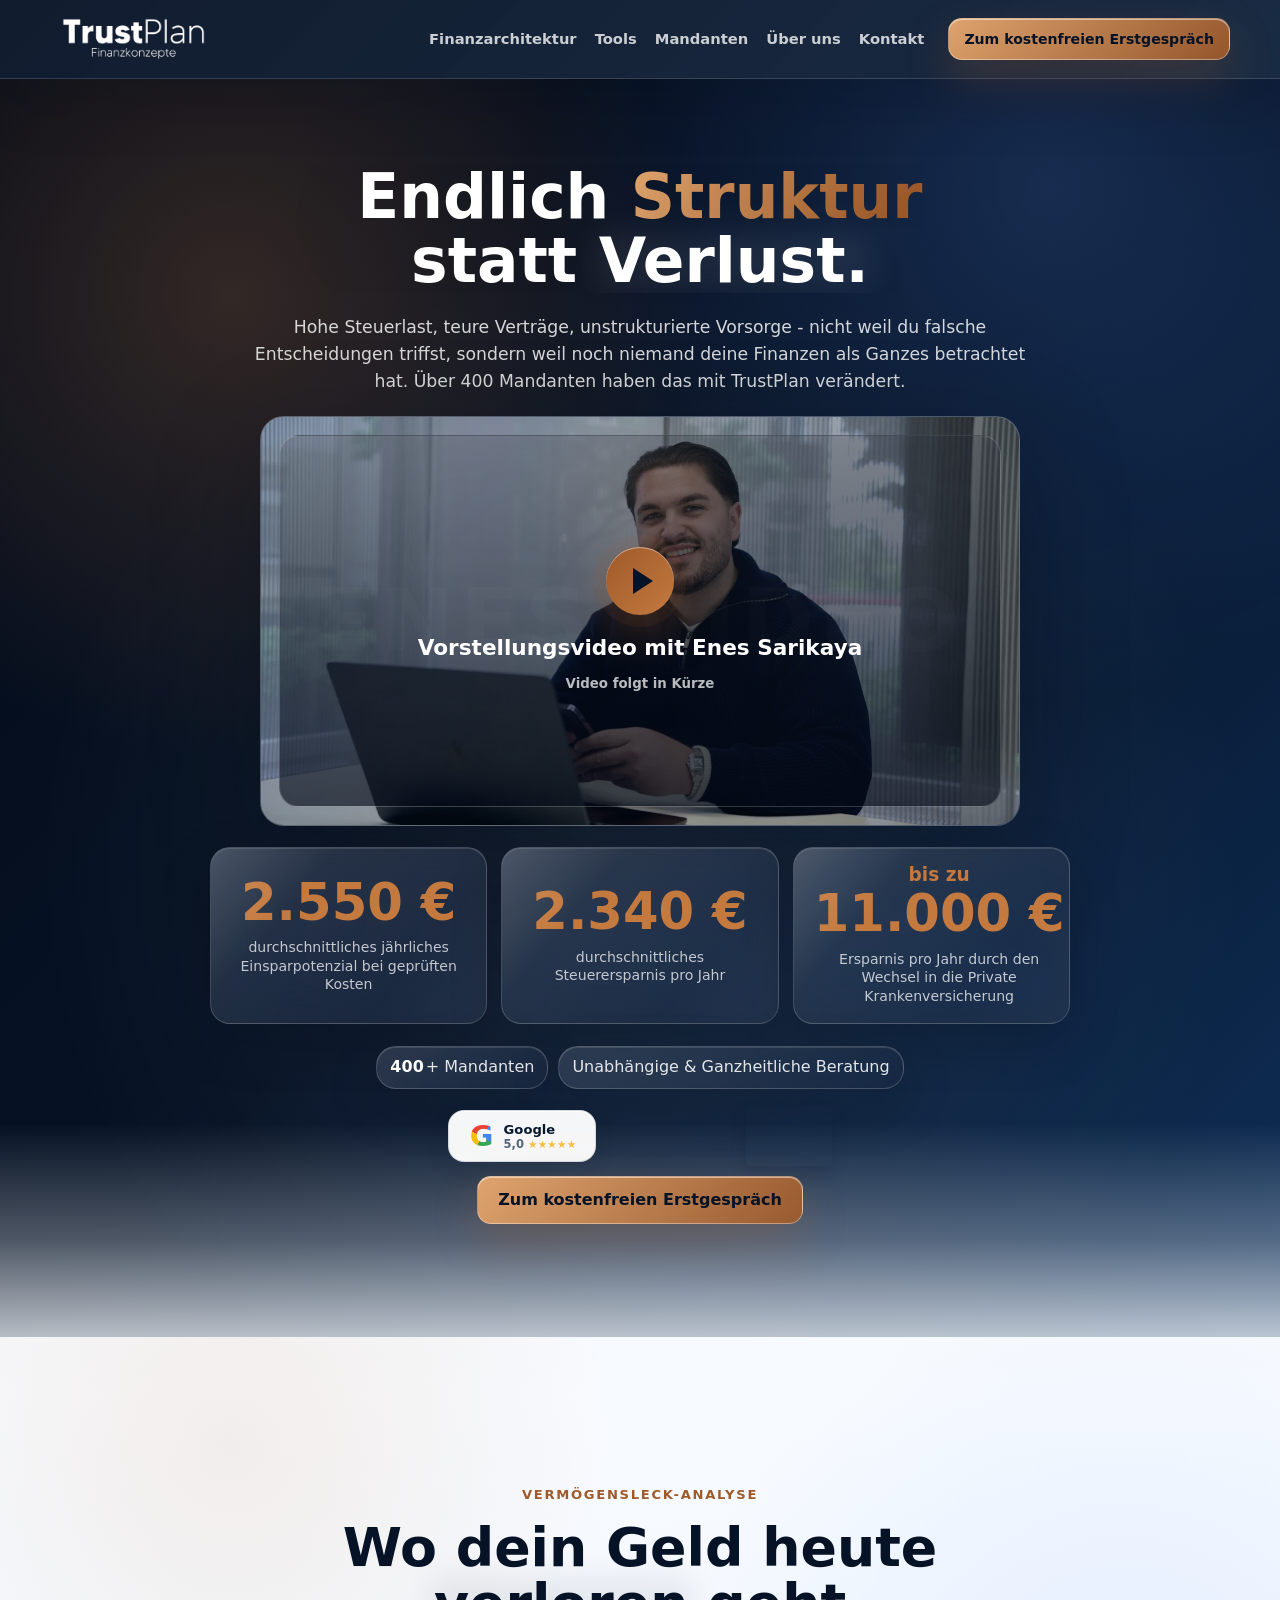
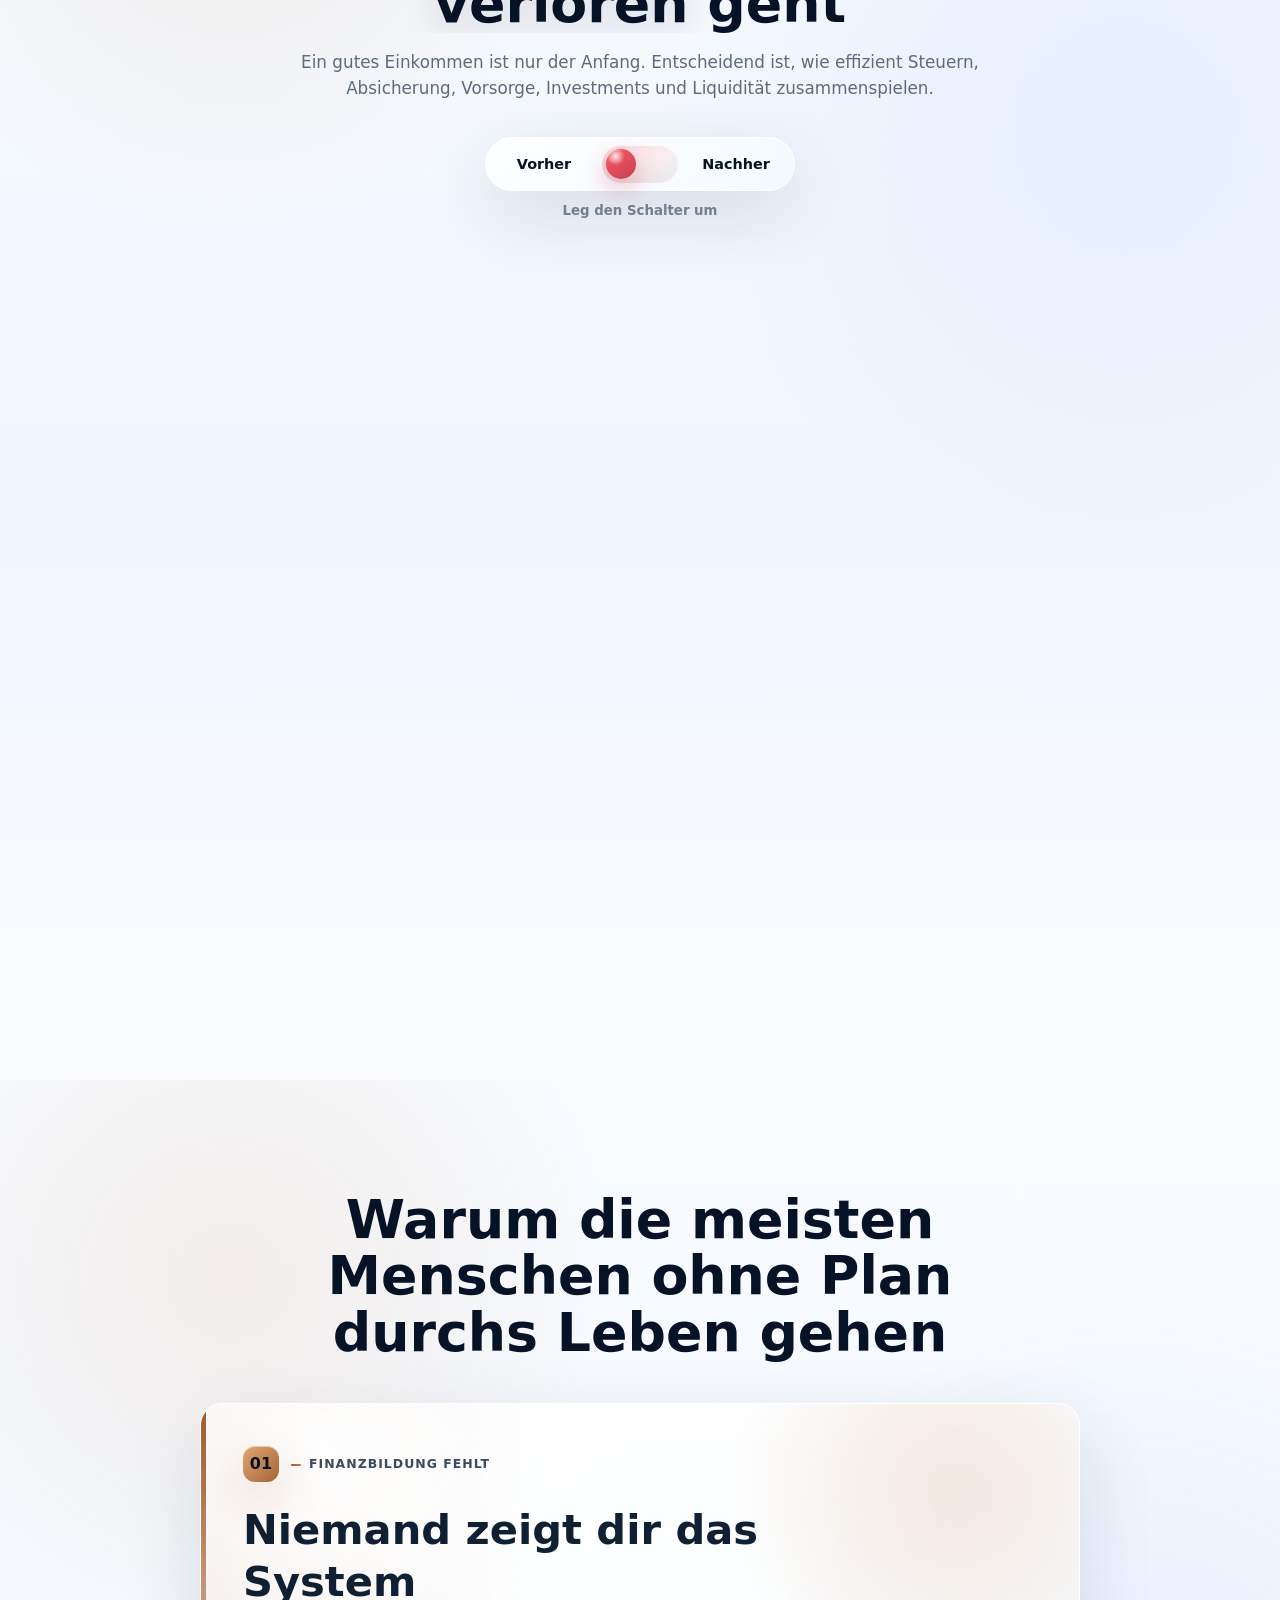
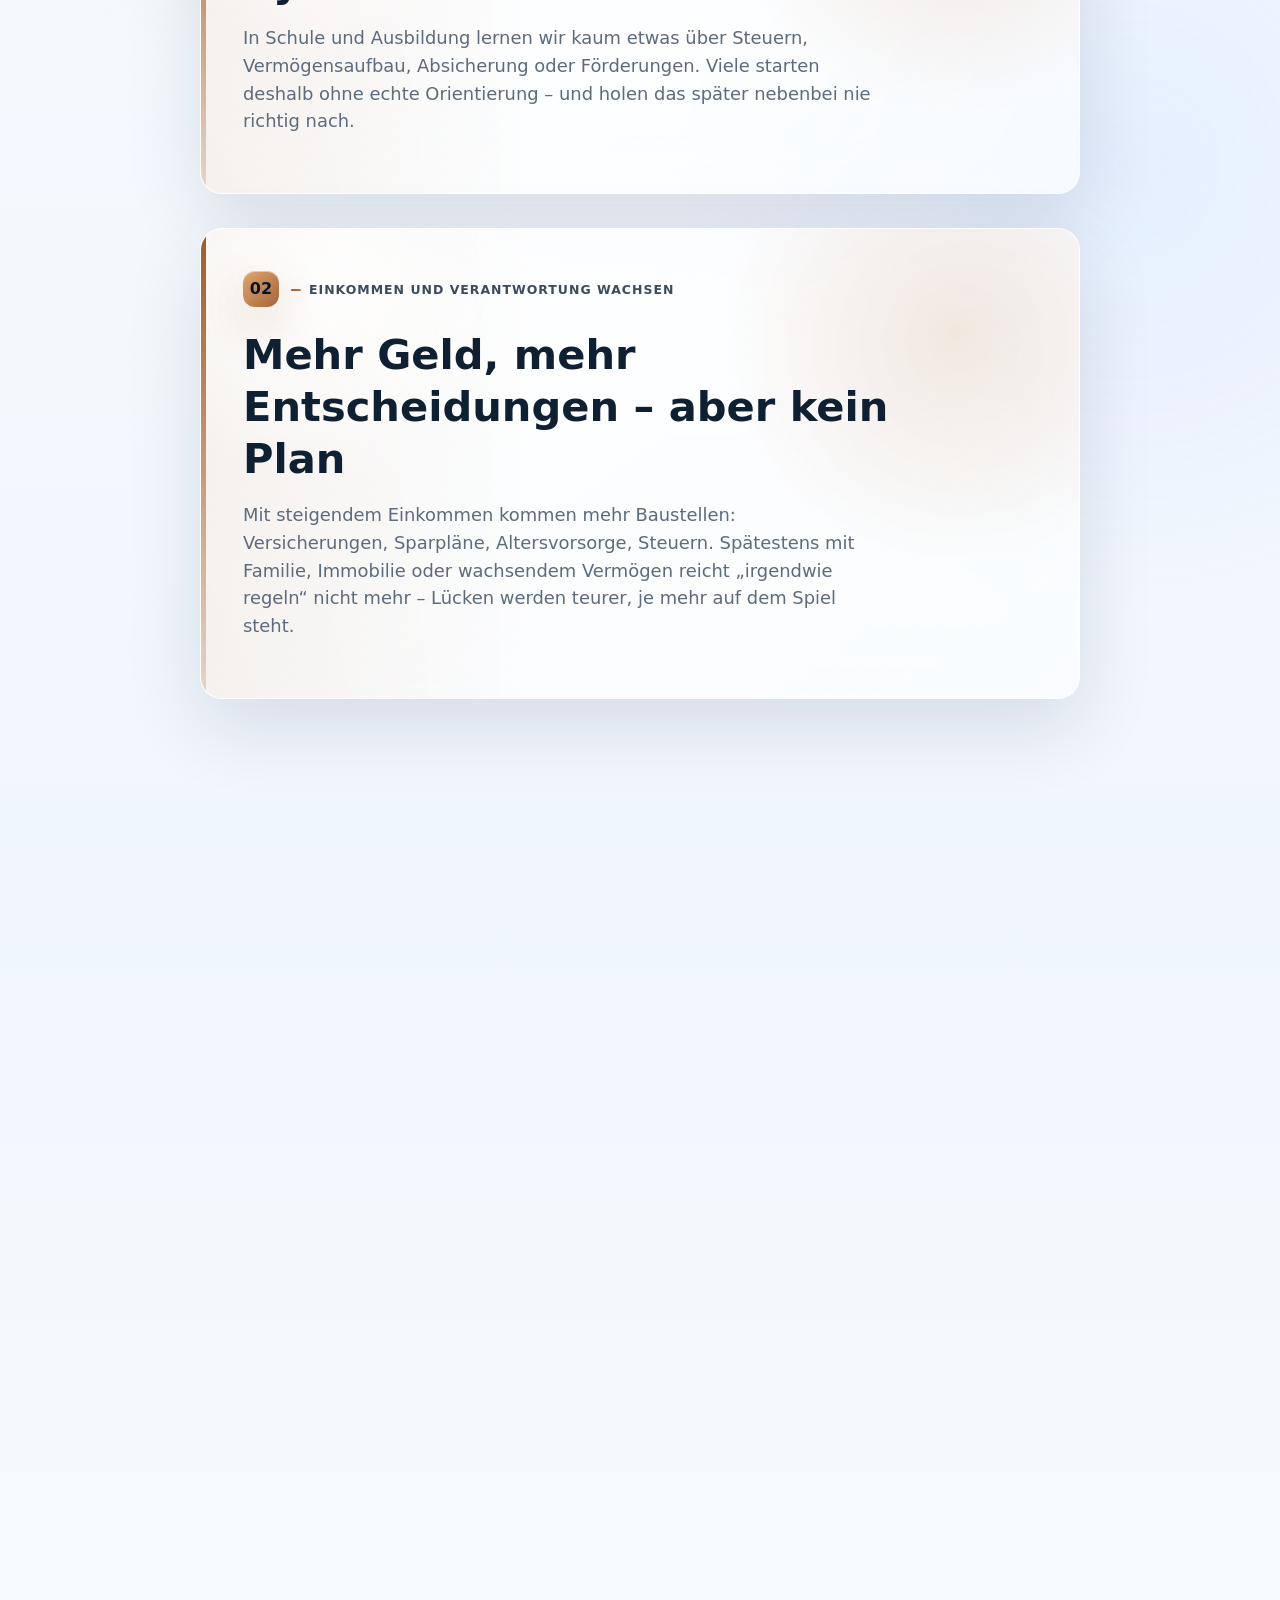
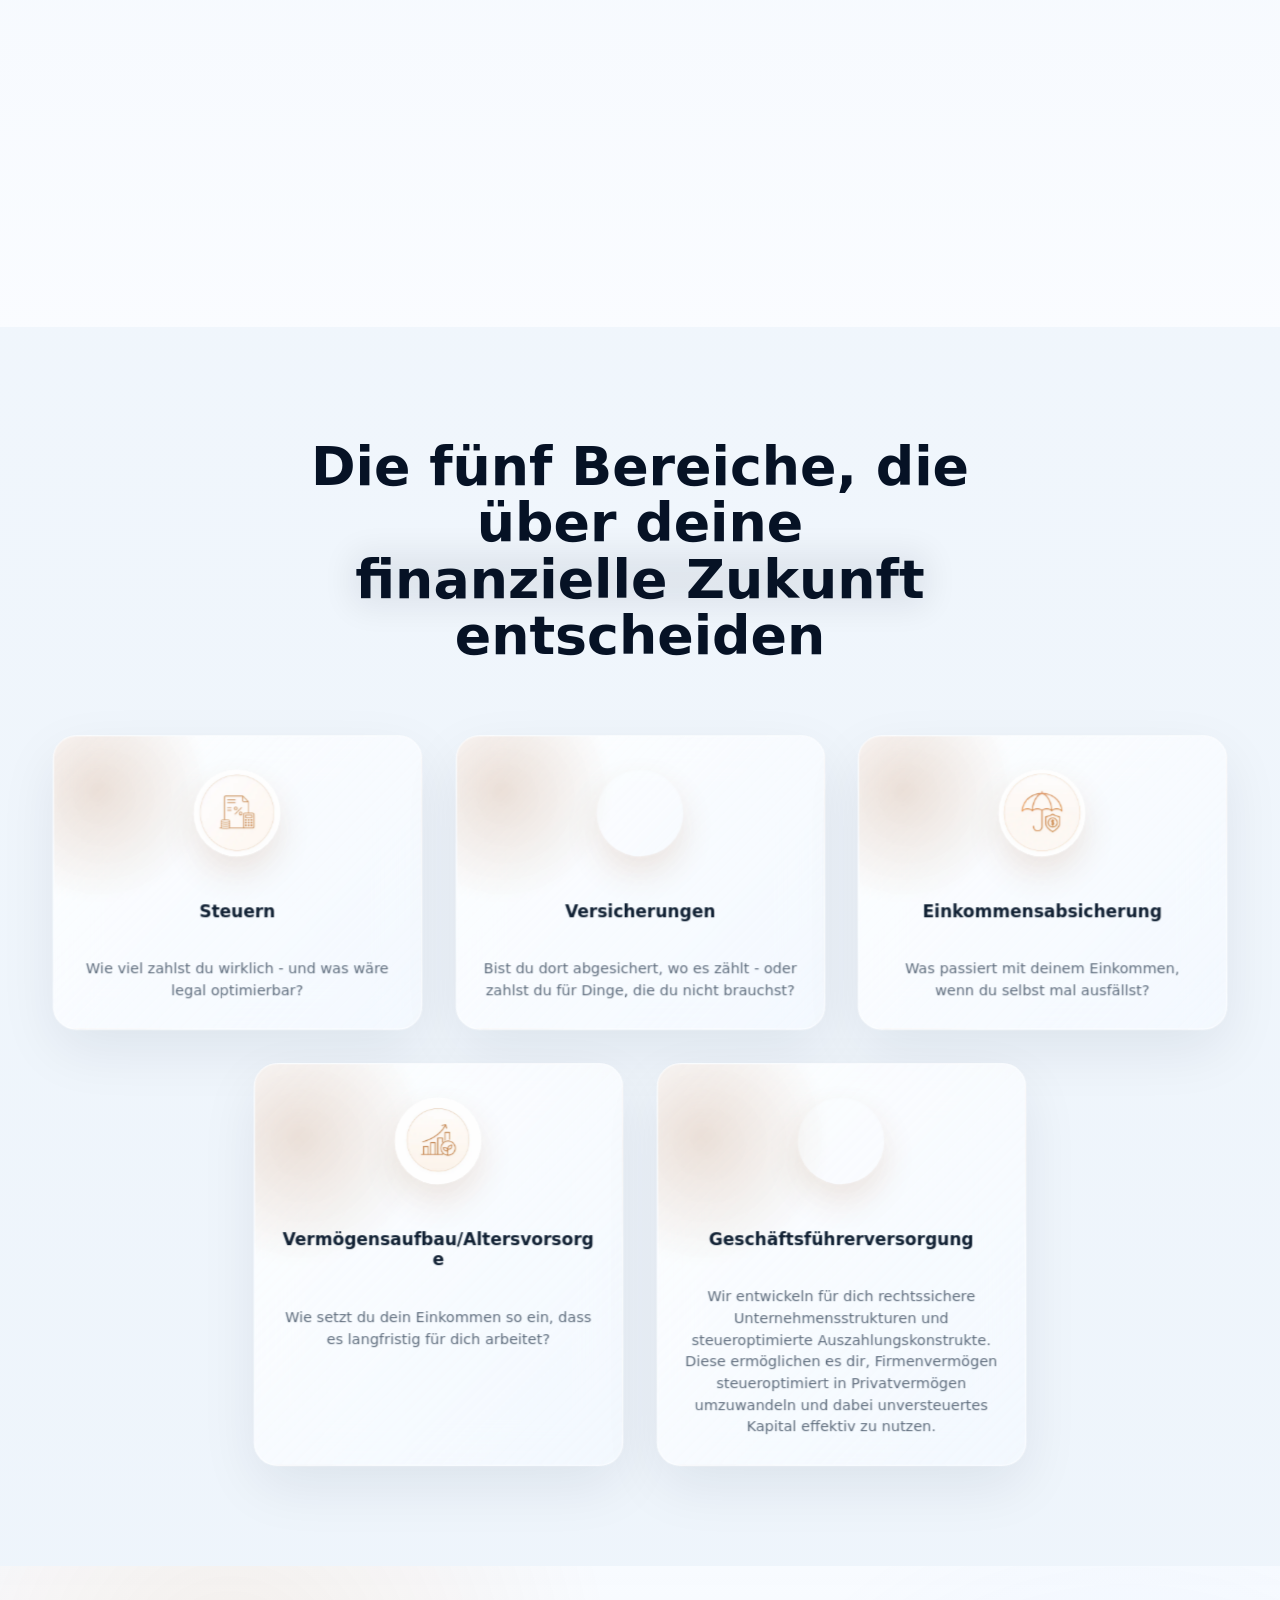
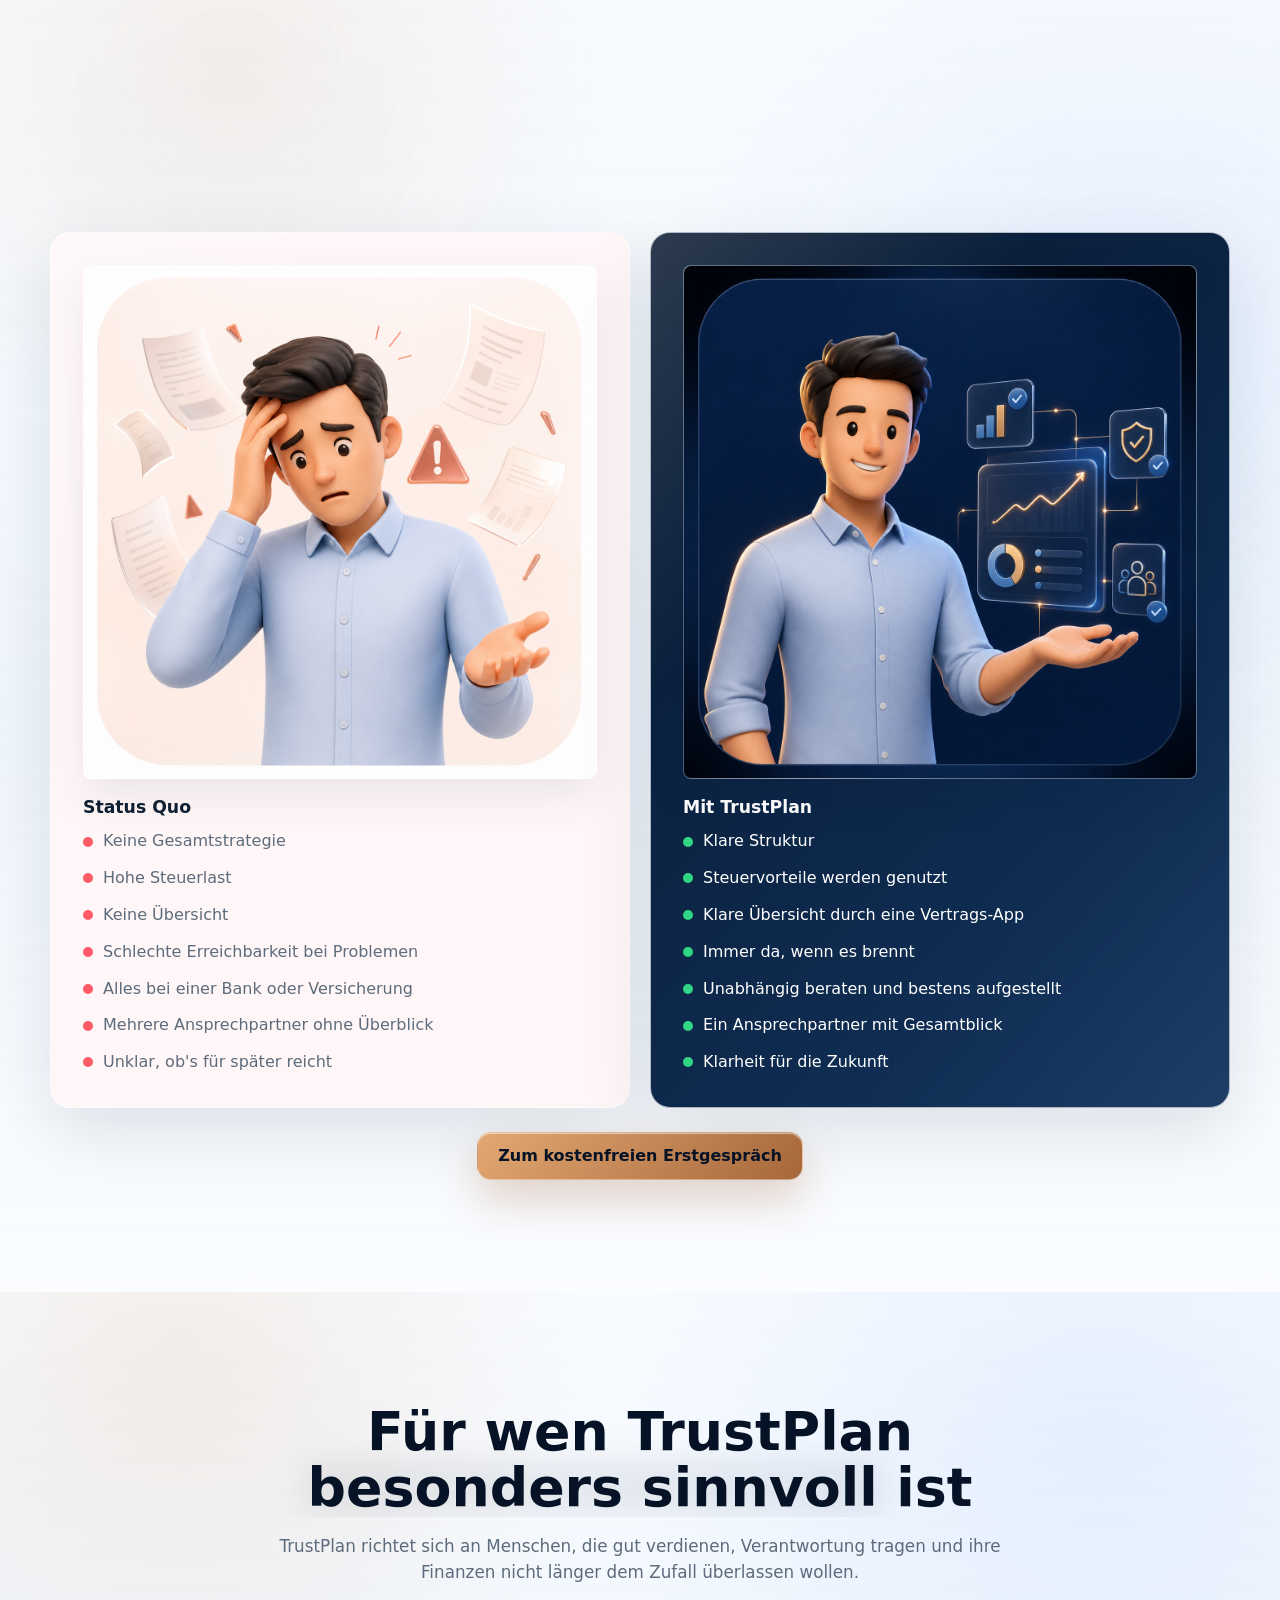
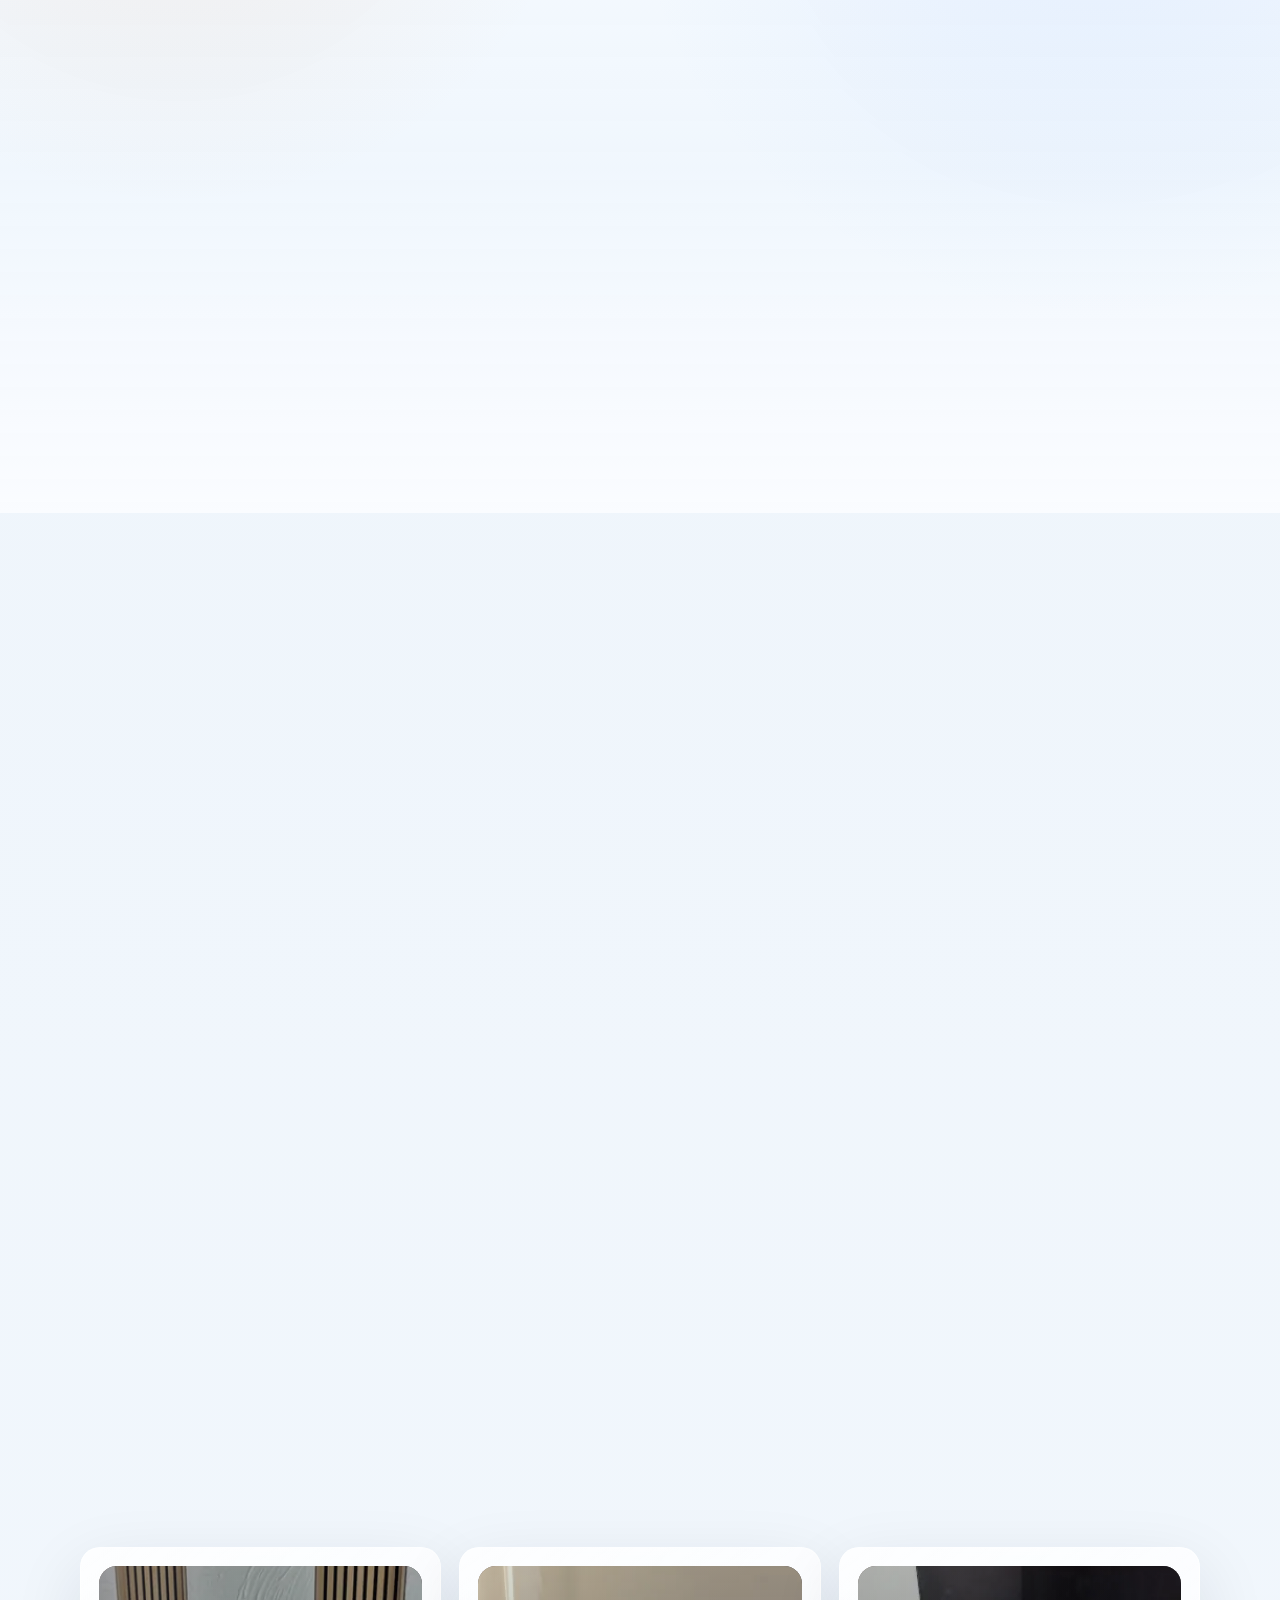
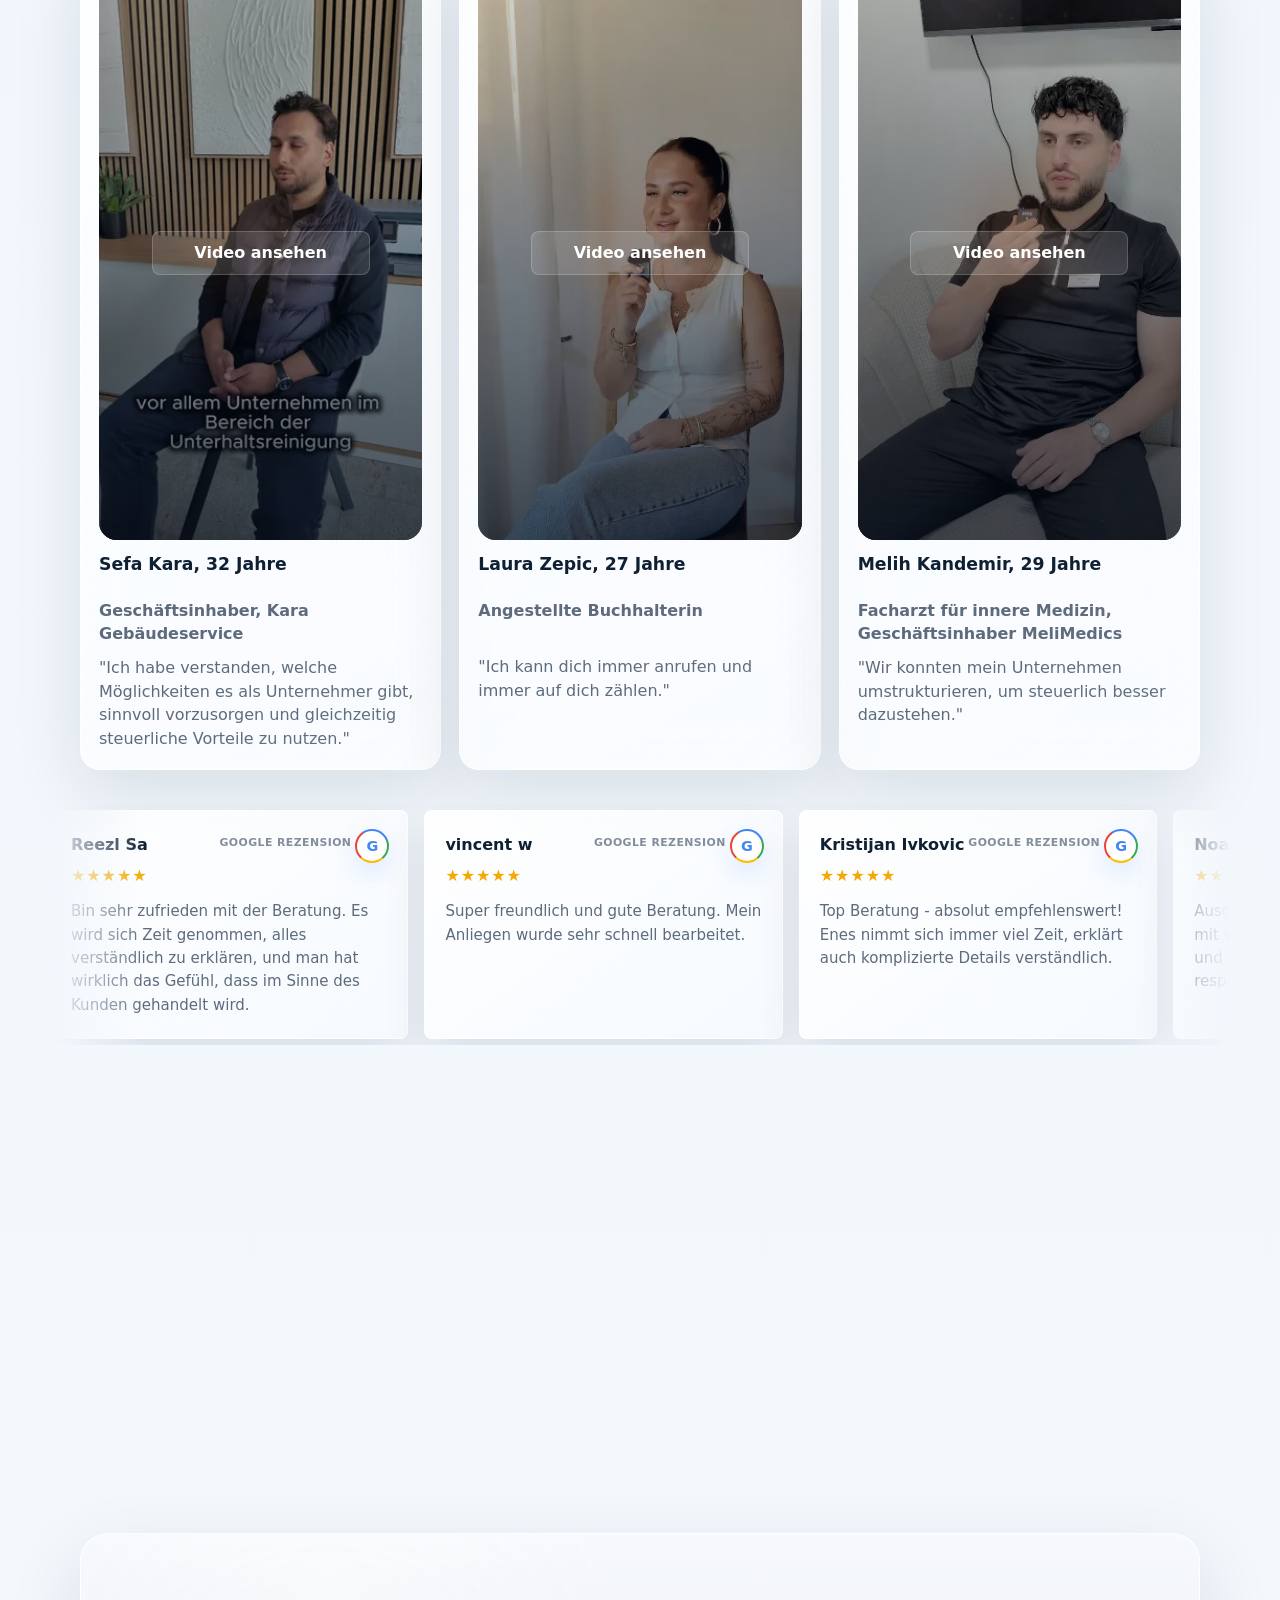
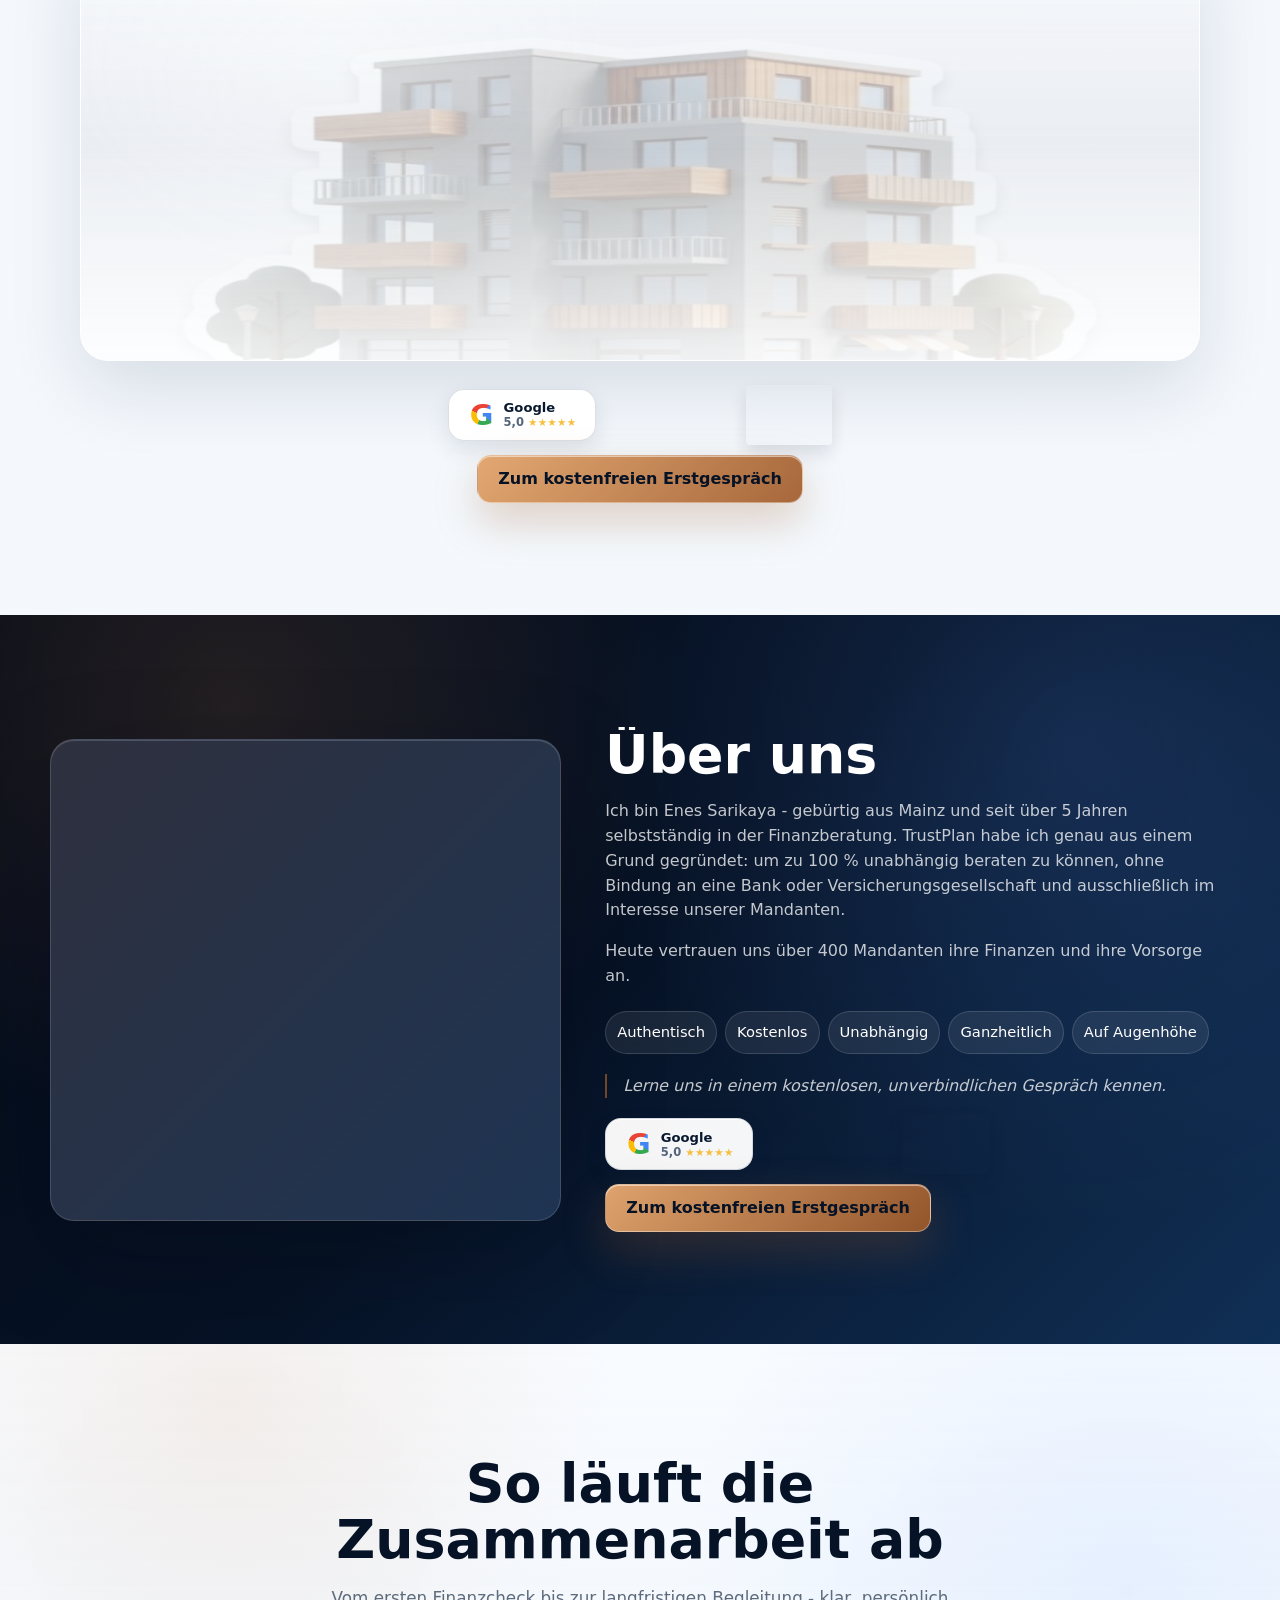
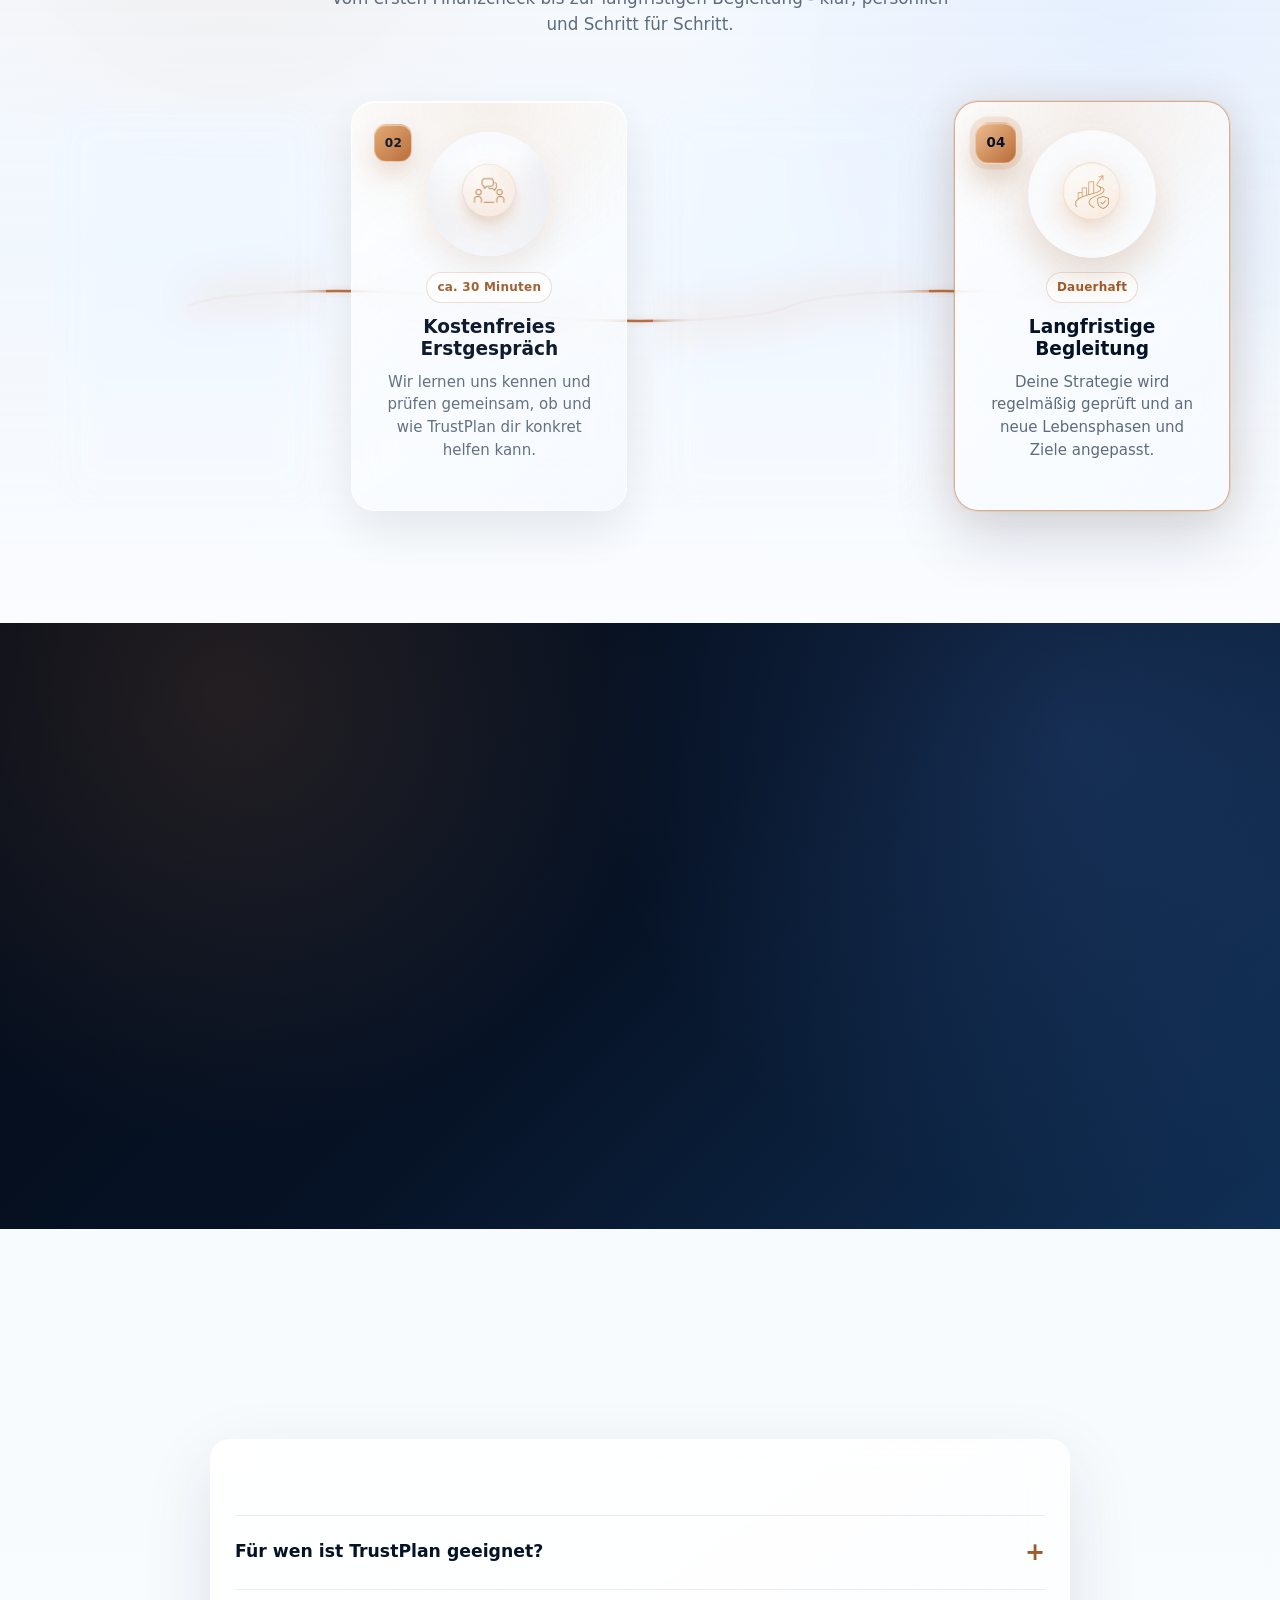
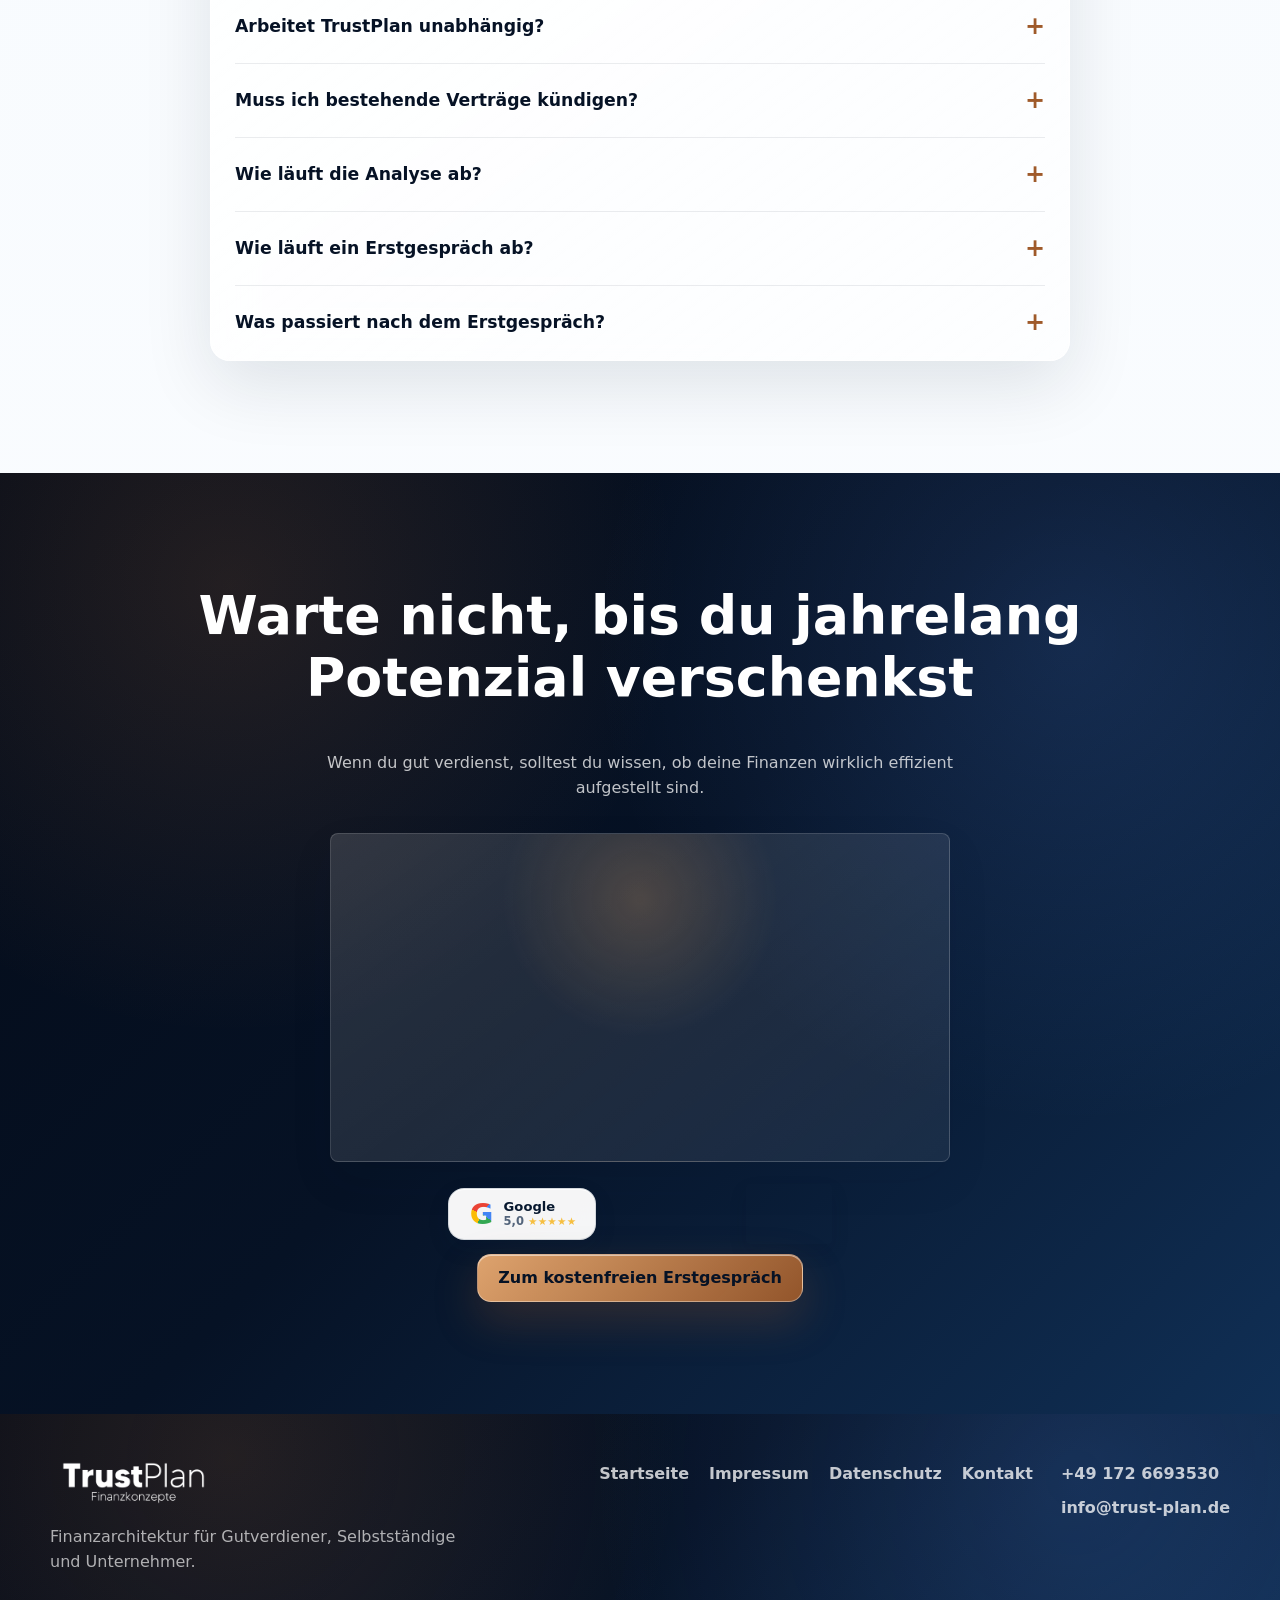
==== commit 72035e10: "Update CTA visuals and hero statistic" ====
--- a/index.html
+++ b/index.html
@@ -193,8 +193,8 @@
                 <span>durchschnittliches Steuerersparnis pro Jahr</span>
               </article>
               <article>
-                <strong><span class="stat-prefix">bis zu</span> <span class="stat-number"><span data-count="75">75</span>%</span></strong>
-                <span>Steuereinsparungen je nach individueller Prüfung</span>
+                <strong><span class="stat-prefix">bis zu</span> <span class="stat-number"><span data-count="11000">11.000</span>&nbsp;€</span></strong>
+                <span>Ersparnis pro Jahr durch den Wechsel in die Private Krankenversicherung</span>
               </article>
             </div>
             <div class="trust-badges" aria-label="TrustPlan Vorteile">
--- a/assets/css/style.css
+++ b/assets/css/style.css
@@ -2815,13 +2815,12 @@
   isolation: isolate;
   max-width: 1120px;
   margin: 0 auto;
-  padding: clamp(220px, 30vw, 330px) clamp(14px, 2.6vw, 24px) clamp(14px, 2.6vw, 24px);
+  padding: clamp(110px, 16vw, 180px) clamp(14px, 2.6vw, 24px) clamp(14px, 2.6vw, 24px);
   overflow: hidden;
   border: 1px solid rgba(255, 255, 255, 0.78);
   border-radius: 28px;
   background:
-    linear-gradient(180deg, rgba(248, 251, 255, 0.1) 0%, rgba(248, 251, 255, 0.2) 42%, rgba(248, 251, 255, 0.86) 100%),
-    url("../images/trustplan-immobilien-mehrfamilienhaus.jpg") center 38% / cover no-repeat;
+    linear-gradient(180deg, rgba(248, 251, 255, 0.9) 0%, rgba(248, 251, 255, 0.72) 44%, rgba(248, 251, 255, 0.95) 100%);
   box-shadow:
     inset 0 1px 0 rgba(255, 255, 255, 0.72),
     0 28px 74px rgba(7, 24, 47, 0.12);
@@ -2831,7 +2830,19 @@
   content: "";
   position: absolute;
   inset: 0;
-  z-index: -1;
+  z-index: 0;
+  background: url("../images/trustplan-immobilien-mehrfamilienhaus.jpg") center 8% / min(100%, 1080px) auto no-repeat;
+  opacity: 0.3;
+  pointer-events: none;
+  transform: scaleX(2.05);
+  transform-origin: center top;
+}
+
+.real-estate-section .card-grid.three::after {
+  content: "";
+  position: absolute;
+  inset: 0;
+  z-index: 0;
   background:
     radial-gradient(circle at 22% 18%, rgba(255, 255, 255, 0.36), transparent 30%),
     linear-gradient(180deg, transparent 0%, rgba(7, 24, 47, 0.05) 50%, rgba(255, 255, 255, 0.7) 100%);
@@ -2839,6 +2850,7 @@
 }
 
 .real-estate-section .solid-card {
+  position: relative;
   z-index: 1;
   background:
     linear-gradient(145deg, rgba(255, 255, 255, 0.9), rgba(255, 255, 255, 0.68));
@@ -3089,9 +3101,20 @@
   }
 
   .real-estate-section .card-grid.three {
-    padding: 300px 14px 14px;
+    padding: 90px 14px 14px;
     border-radius: 24px;
-    background-position: center top;
+  }
+
+  .real-estate-section .card-grid.three::before {
+    background-position: center 48%;
+    background-size: auto 82%;
+    opacity: 0.18;
+    transform: none;
+  }
+
+  .real-estate-section .solid-card {
+    background:
+      linear-gradient(145deg, rgba(255, 255, 255, 0.96), rgba(255, 255, 255, 0.86));
   }
 
   .real-estate-visual {
@@ -3456,6 +3479,18 @@
   display: block;
   object-fit: cover;
   border-radius: inherit;
+}
+
+@media (min-width: 769px) {
+  .final-cta-media {
+    width: min(100%, 620px);
+    min-height: 0;
+    aspect-ratio: 1600 / 849;
+  }
+
+  .final-cta-media img {
+    min-height: 0;
+  }
 }
 
 .review-marquee {
@@ -4579,6 +4614,33 @@
   background: rgba(255, 255, 255, 0.08);
   border: 1px solid rgba(255, 255, 255, 0.14);
   border-radius: var(--radius);
+}
+
+@media (min-width: 769px) {
+  .founder-copy .trust-points {
+    flex-wrap: nowrap;
+    gap: 8px;
+  }
+
+  .founder-copy .trust-points span {
+    white-space: nowrap;
+    padding: 9px 11px;
+    font-size: 0.92rem;
+  }
+
+  .founder-copy .cta-conversion-group {
+    align-items: flex-start;
+    margin-inline: 0;
+  }
+
+  .founder-copy .cta-conversion-group > .btn {
+    align-self: flex-start;
+  }
+
+  .founder-copy .cta-trust-signals {
+    justify-content: flex-start;
+    margin-inline: 0;
+  }
 }
 
 .founder-note {
@@ -4800,6 +4862,20 @@
   color: rgba(255, 255, 255, 0.74);
   font-size: clamp(1.05rem, 1.4vw, 1.28rem);
   line-height: 1.7;
+}
+
+.contact-funnel-people {
+  width: min(100%, 620px);
+  margin-top: clamp(18px, 3vw, 34px);
+  margin-bottom: clamp(-18px, -1.5vw, -8px);
+  pointer-events: none;
+}
+
+.contact-funnel-people img {
+  display: block;
+  width: 100%;
+  height: auto;
+  filter: drop-shadow(0 24px 42px rgba(2, 8, 18, 0.28));
 }
 
 .contact-trust-list {
@@ -7459,6 +7535,19 @@
     line-height: 1.6;
   }
 
+  .contact-page .contact-funnel-people {
+    height: 118px;
+    width: calc(100% + 20px);
+    margin: 10px -10px -6px;
+    overflow: hidden;
+  }
+
+  .contact-page .contact-funnel-people img {
+    width: 112%;
+    max-width: none;
+    transform: translate(-5%, -34px);
+  }
+
   .contact-page .contact-trust-list {
     display: grid;
     grid-template-columns: repeat(2, minmax(0, 1fr));
--- a/assets/css/style.css
+++ b/assets/css/style.css
@@ -2815,13 +2815,12 @@
   isolation: isolate;
   max-width: 1120px;
   margin: 0 auto;
-  padding: clamp(220px, 30vw, 330px) clamp(14px, 2.6vw, 24px) clamp(14px, 2.6vw, 24px);
+  padding: clamp(110px, 16vw, 180px) clamp(14px, 2.6vw, 24px) clamp(14px, 2.6vw, 24px);
   overflow: hidden;
   border: 1px solid rgba(255, 255, 255, 0.78);
   border-radius: 28px;
   background:
-    linear-gradient(180deg, rgba(248, 251, 255, 0.1) 0%, rgba(248, 251, 255, 0.2) 42%, rgba(248, 251, 255, 0.86) 100%),
-    url("../images/trustplan-immobilien-mehrfamilienhaus.jpg") center 38% / cover no-repeat;
+    linear-gradient(180deg, rgba(248, 251, 255, 0.9) 0%, rgba(248, 251, 255, 0.72) 44%, rgba(248, 251, 255, 0.95) 100%);
   box-shadow:
     inset 0 1px 0 rgba(255, 255, 255, 0.72),
     0 28px 74px rgba(7, 24, 47, 0.12);
@@ -2831,7 +2830,19 @@
   content: "";
   position: absolute;
   inset: 0;
-  z-index: -1;
+  z-index: 0;
+  background: url("../images/trustplan-immobilien-mehrfamilienhaus.jpg") center 8% / min(100%, 1080px) auto no-repeat;
+  opacity: 0.3;
+  pointer-events: none;
+  transform: scaleX(2.05);
+  transform-origin: center top;
+}
+
+.real-estate-section .card-grid.three::after {
+  content: "";
+  position: absolute;
+  inset: 0;
+  z-index: 0;
   background:
     radial-gradient(circle at 22% 18%, rgba(255, 255, 255, 0.36), transparent 30%),
     linear-gradient(180deg, transparent 0%, rgba(7, 24, 47, 0.05) 50%, rgba(255, 255, 255, 0.7) 100%);
@@ -2839,6 +2850,7 @@
 }
 
 .real-estate-section .solid-card {
+  position: relative;
   z-index: 1;
   background:
     linear-gradient(145deg, rgba(255, 255, 255, 0.9), rgba(255, 255, 255, 0.68));
@@ -3089,9 +3101,20 @@
   }
 
   .real-estate-section .card-grid.three {
-    padding: 300px 14px 14px;
+    padding: 90px 14px 14px;
     border-radius: 24px;
-    background-position: center top;
+  }
+
+  .real-estate-section .card-grid.three::before {
+    background-position: center 48%;
+    background-size: auto 82%;
+    opacity: 0.18;
+    transform: none;
+  }
+
+  .real-estate-section .solid-card {
+    background:
+      linear-gradient(145deg, rgba(255, 255, 255, 0.96), rgba(255, 255, 255, 0.86));
   }
 
   .real-estate-visual {
@@ -3456,6 +3479,18 @@
   display: block;
   object-fit: cover;
   border-radius: inherit;
+}
+
+@media (min-width: 769px) {
+  .final-cta-media {
+    width: min(100%, 620px);
+    min-height: 0;
+    aspect-ratio: 1600 / 849;
+  }
+
+  .final-cta-media img {
+    min-height: 0;
+  }
 }
 
 .review-marquee {
@@ -4579,6 +4614,33 @@
   background: rgba(255, 255, 255, 0.08);
   border: 1px solid rgba(255, 255, 255, 0.14);
   border-radius: var(--radius);
+}
+
+@media (min-width: 769px) {
+  .founder-copy .trust-points {
+    flex-wrap: nowrap;
+    gap: 8px;
+  }
+
+  .founder-copy .trust-points span {
+    white-space: nowrap;
+    padding: 9px 11px;
+    font-size: 0.92rem;
+  }
+
+  .founder-copy .cta-conversion-group {
+    align-items: flex-start;
+    margin-inline: 0;
+  }
+
+  .founder-copy .cta-conversion-group > .btn {
+    align-self: flex-start;
+  }
+
+  .founder-copy .cta-trust-signals {
+    justify-content: flex-start;
+    margin-inline: 0;
+  }
 }
 
 .founder-note {
@@ -4800,6 +4862,20 @@
   color: rgba(255, 255, 255, 0.74);
   font-size: clamp(1.05rem, 1.4vw, 1.28rem);
   line-height: 1.7;
+}
+
+.contact-funnel-people {
+  width: min(100%, 620px);
+  margin-top: clamp(18px, 3vw, 34px);
+  margin-bottom: clamp(-18px, -1.5vw, -8px);
+  pointer-events: none;
+}
+
+.contact-funnel-people img {
+  display: block;
+  width: 100%;
+  height: auto;
+  filter: drop-shadow(0 24px 42px rgba(2, 8, 18, 0.28));
 }
 
 .contact-trust-list {
@@ -7459,6 +7535,19 @@
     line-height: 1.6;
   }
 
+  .contact-page .contact-funnel-people {
+    height: 118px;
+    width: calc(100% + 20px);
+    margin: 10px -10px -6px;
+    overflow: hidden;
+  }
+
+  .contact-page .contact-funnel-people img {
+    width: 112%;
+    max-width: none;
+    transform: translate(-5%, -34px);
+  }
+
   .contact-page .contact-trust-list {
     display: grid;
     grid-template-columns: repeat(2, minmax(0, 1fr));
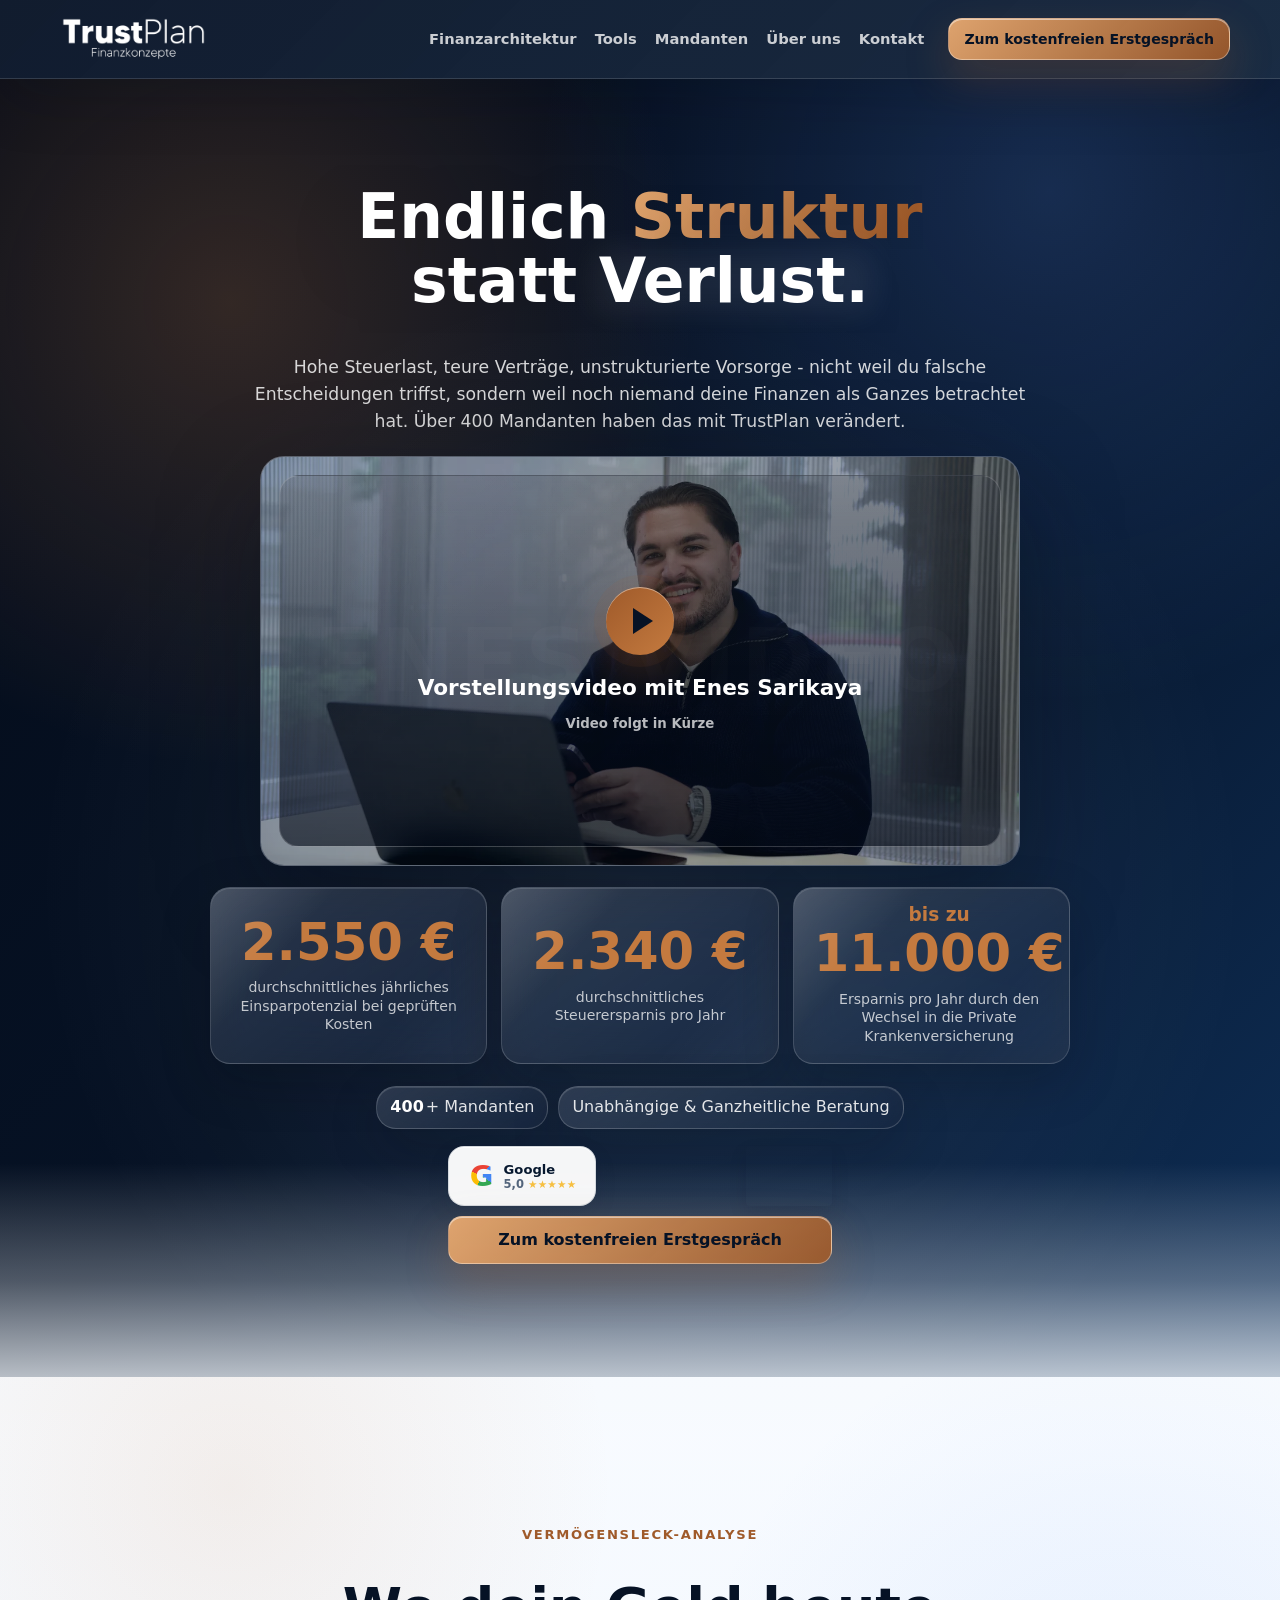
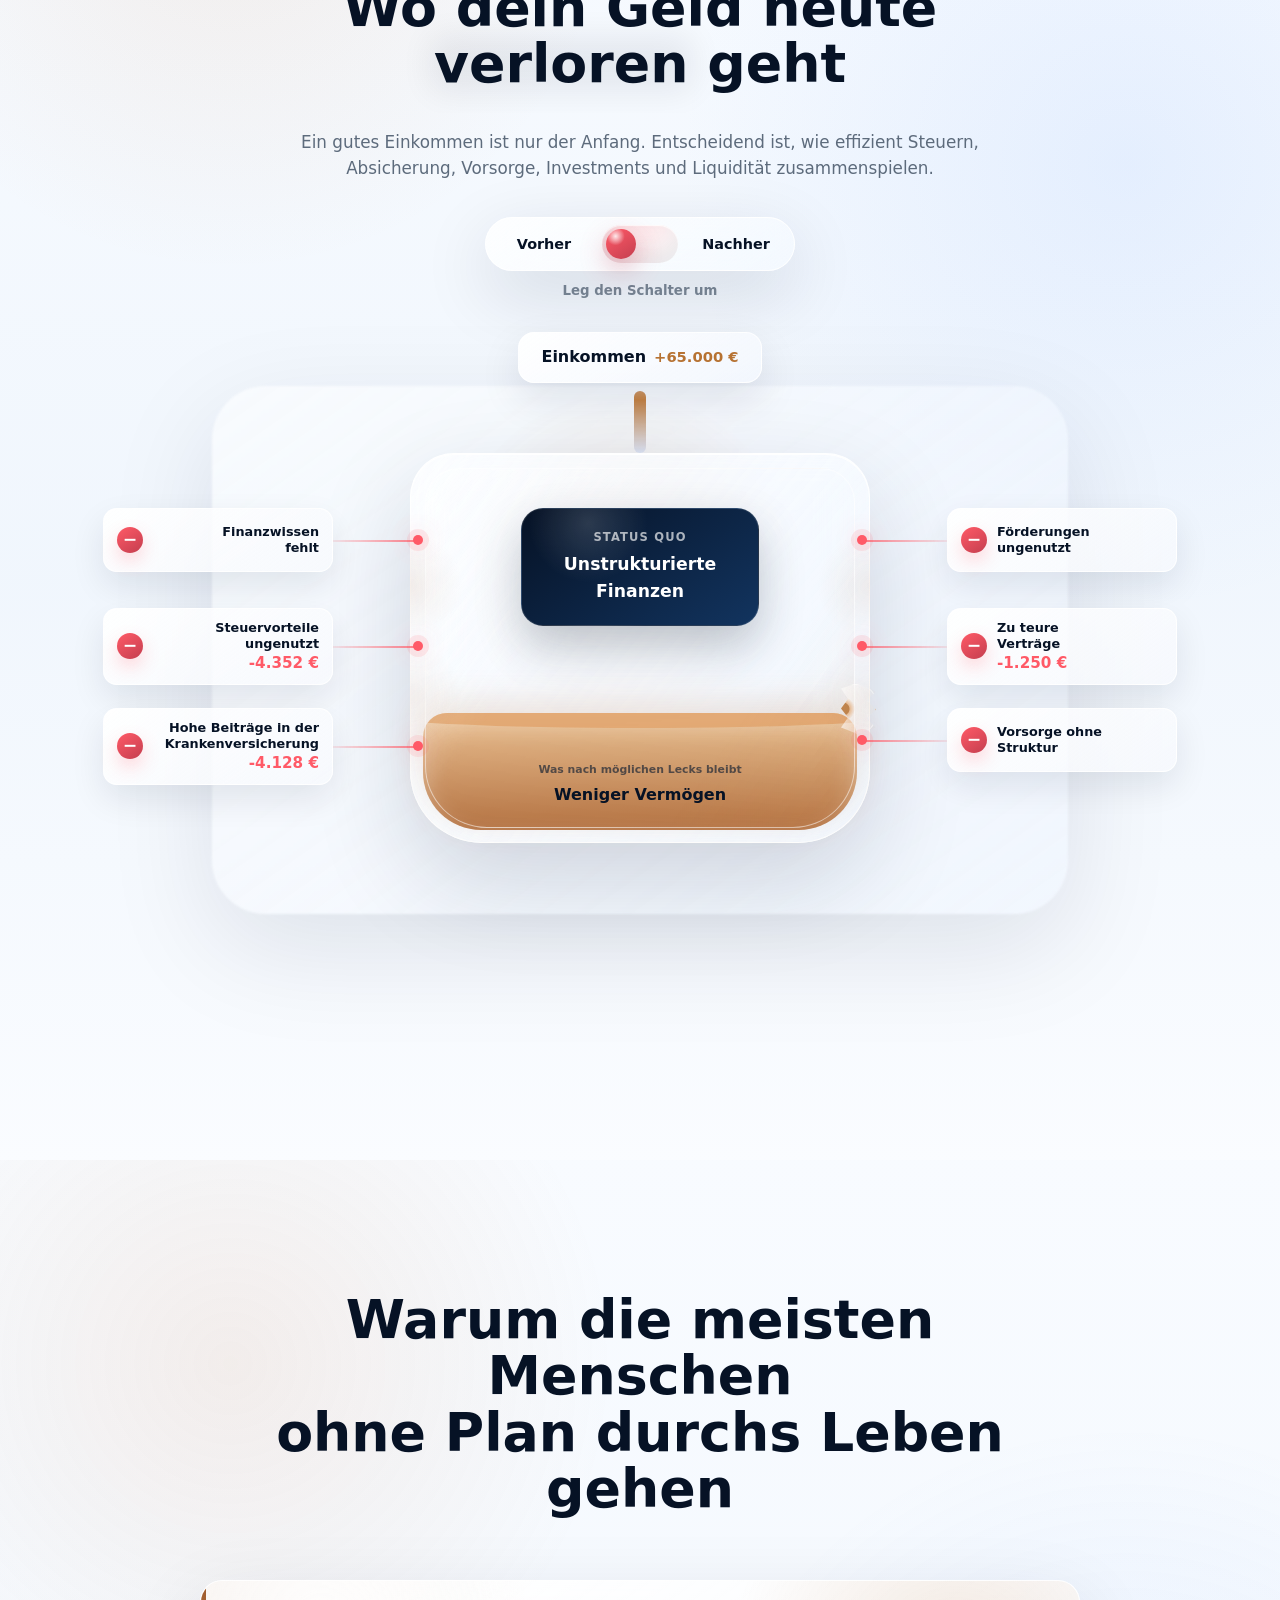
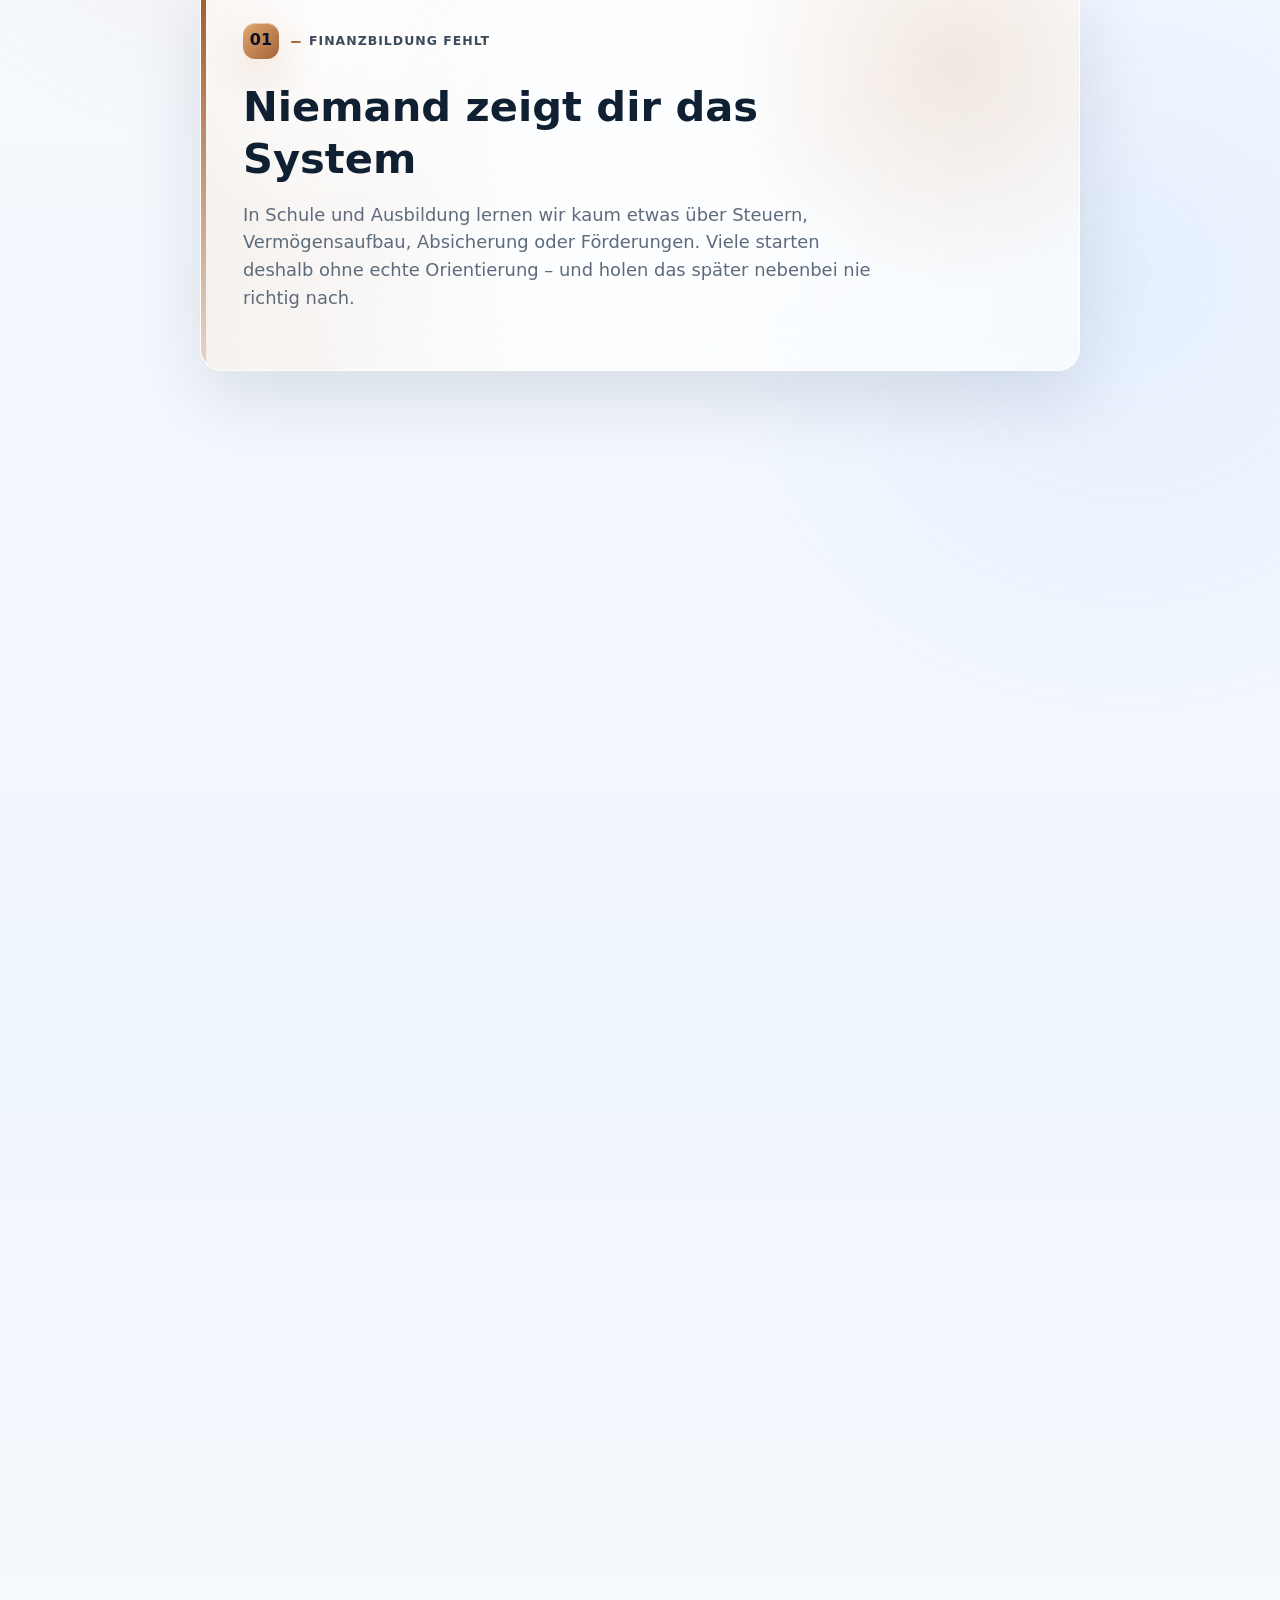
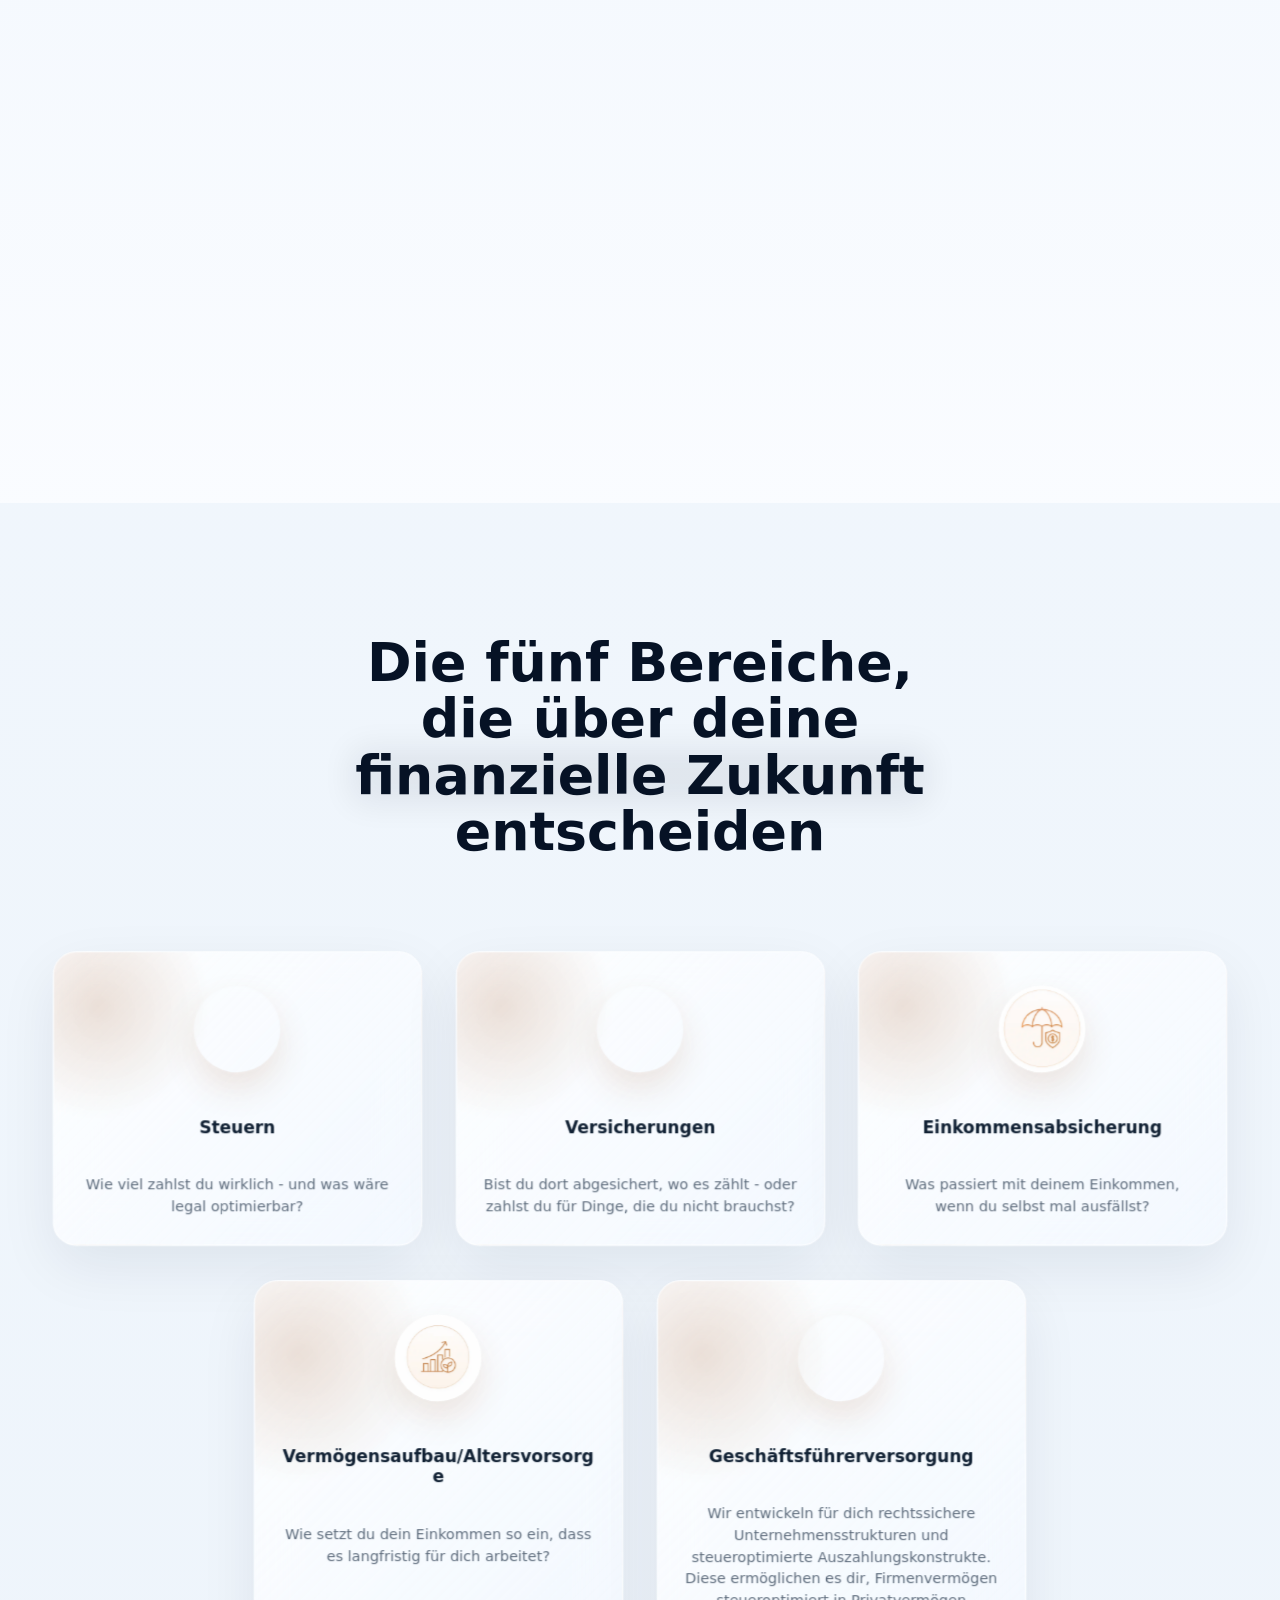
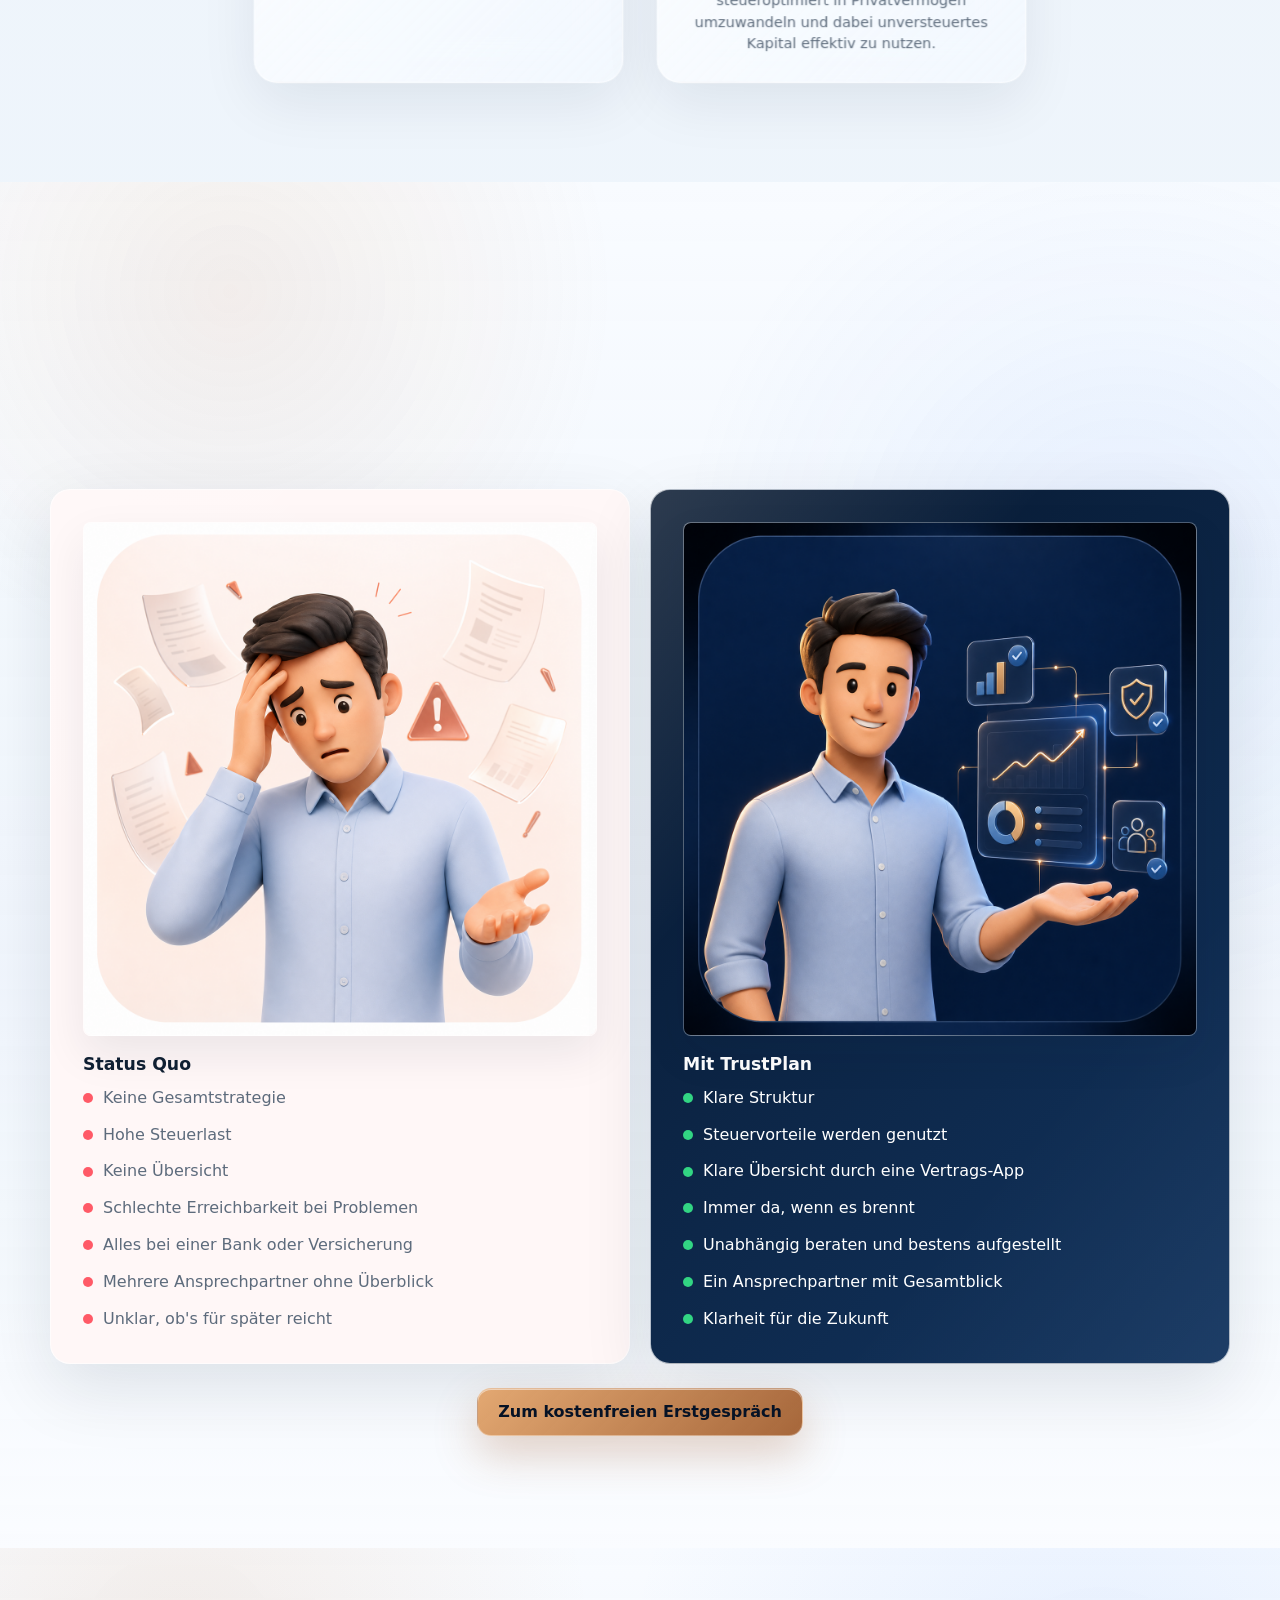
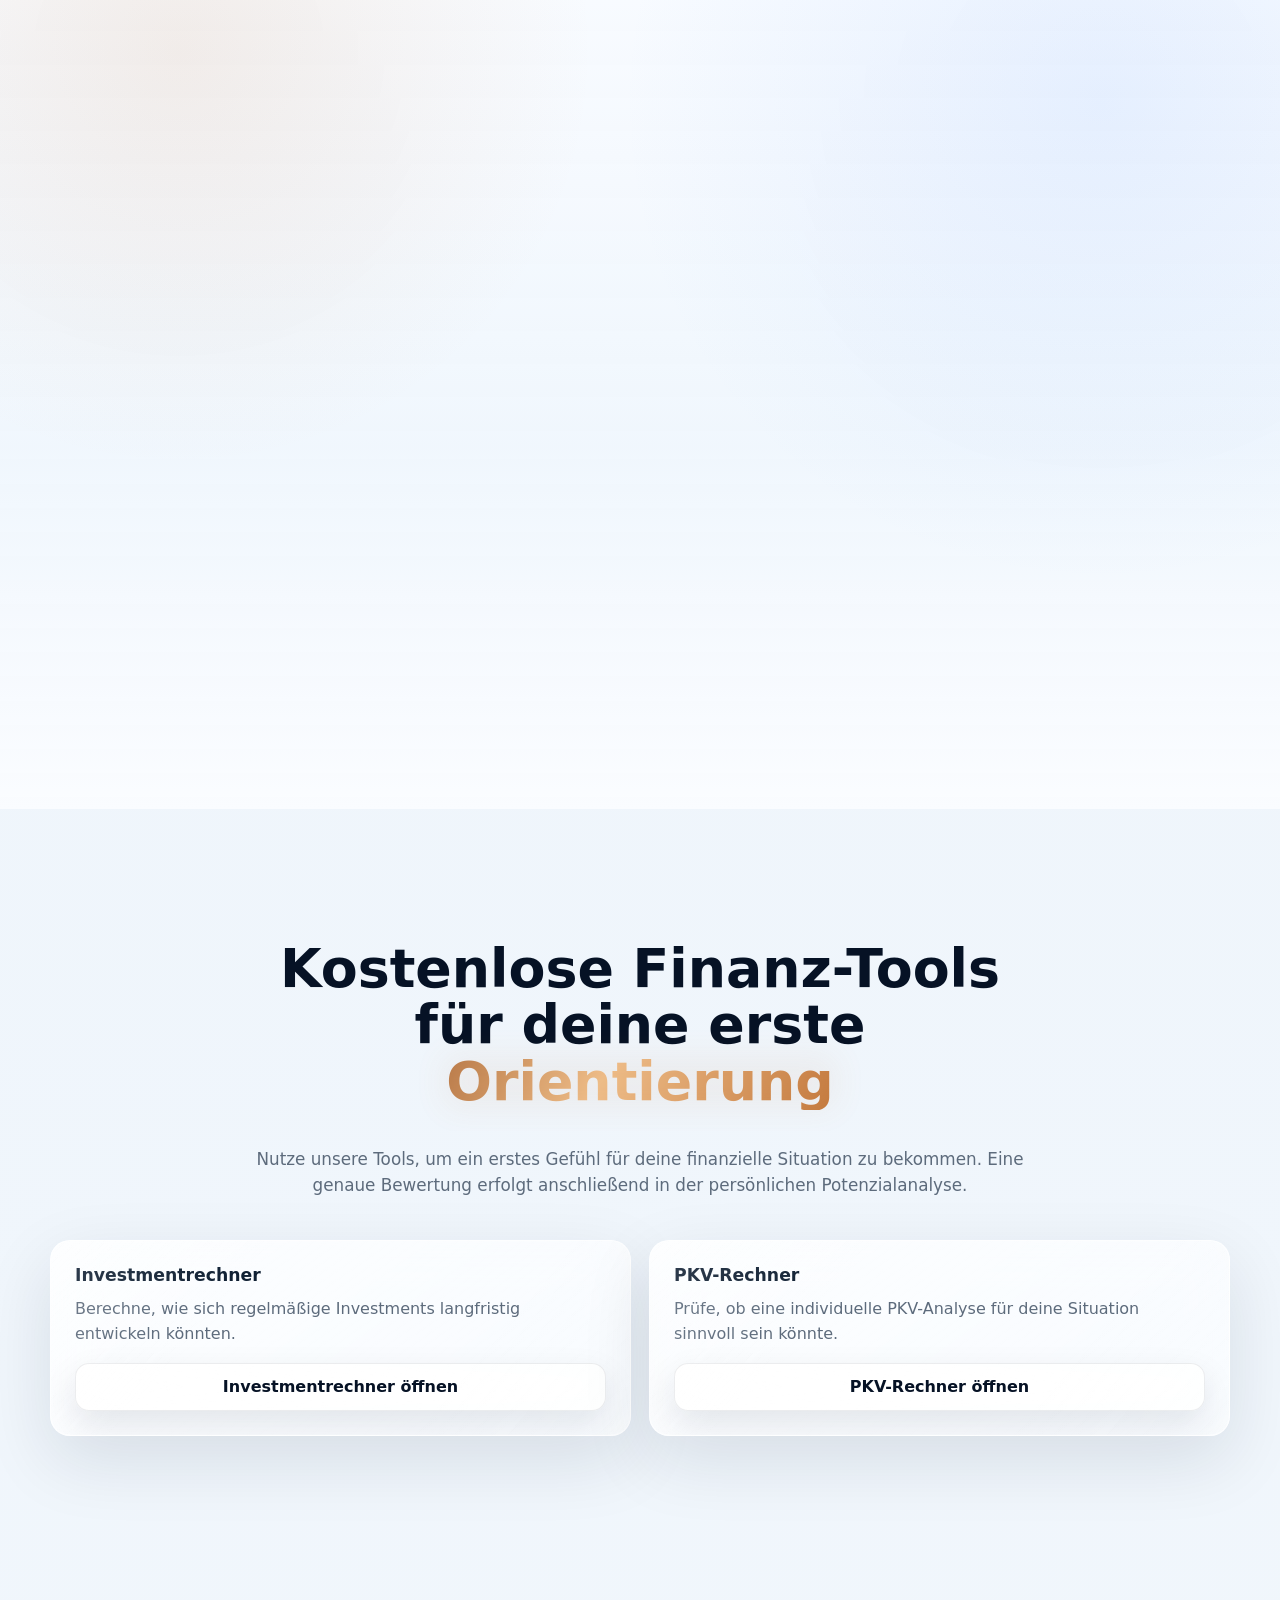
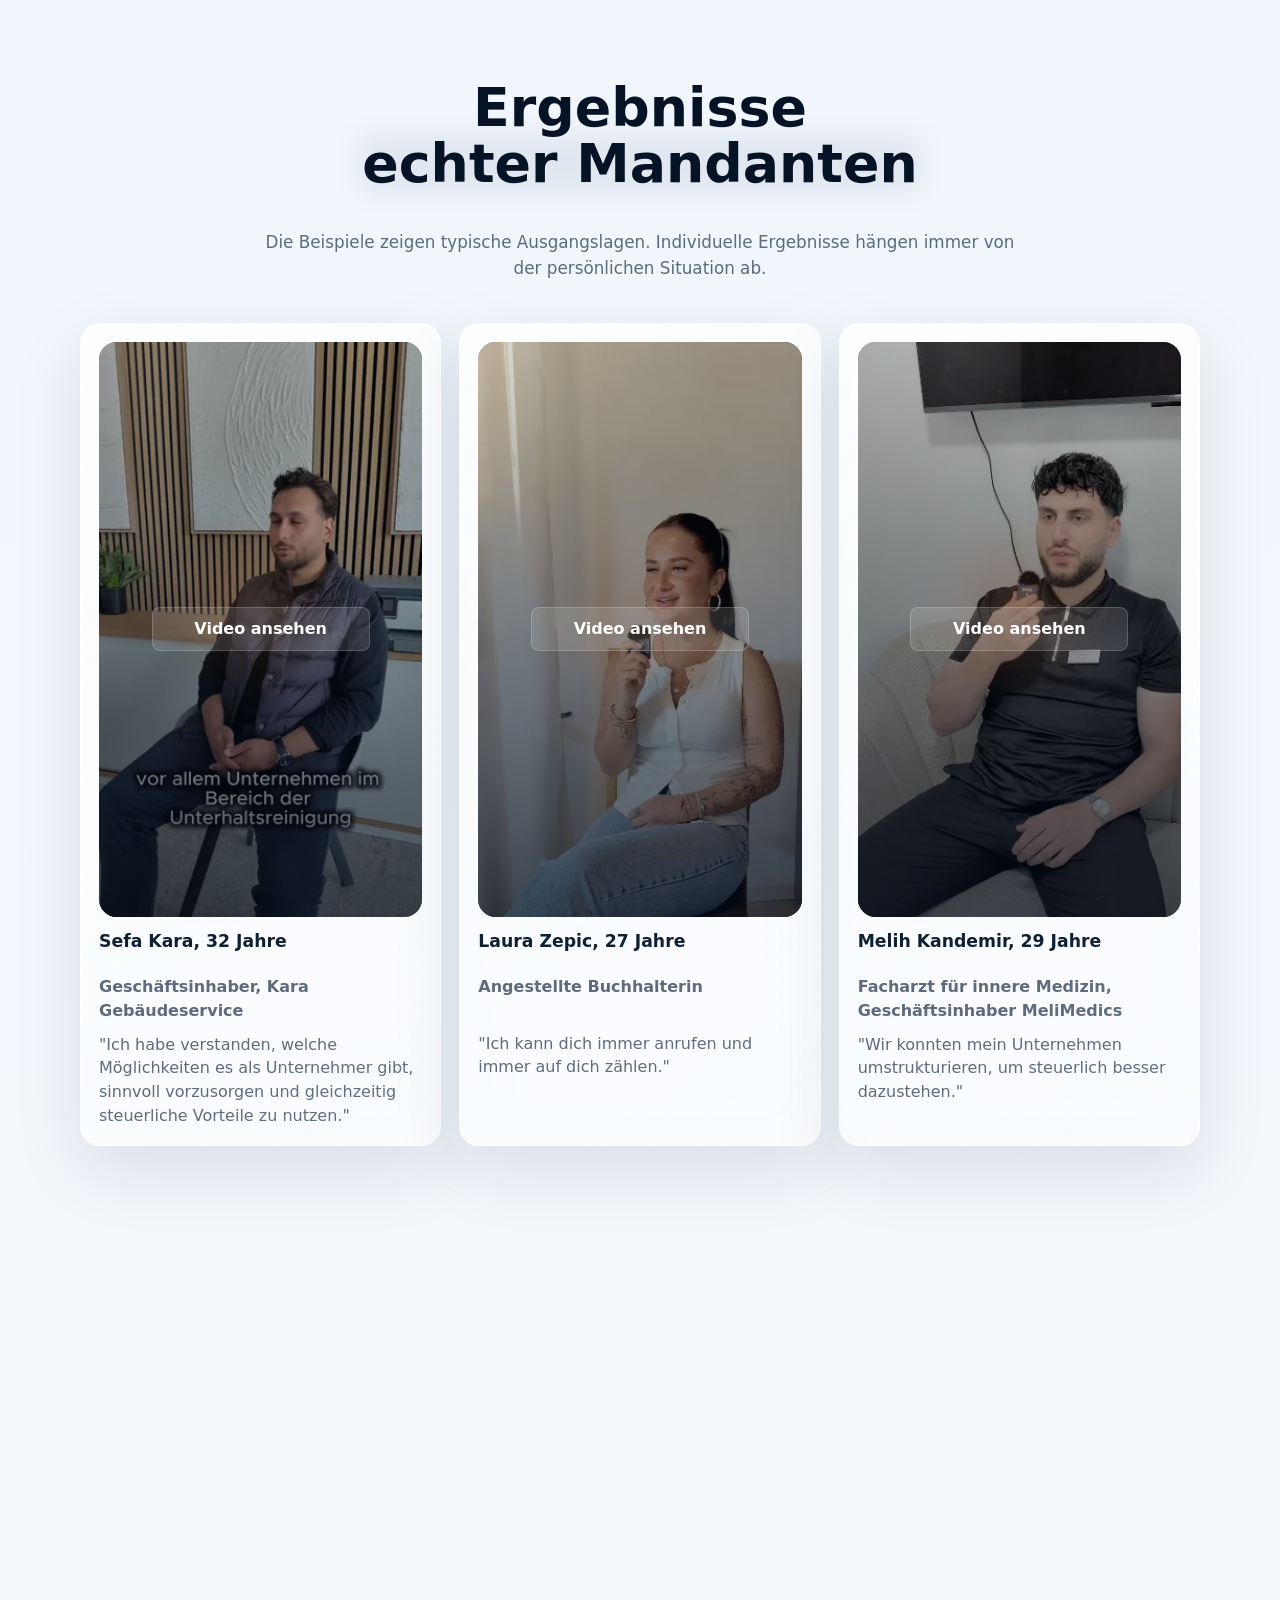
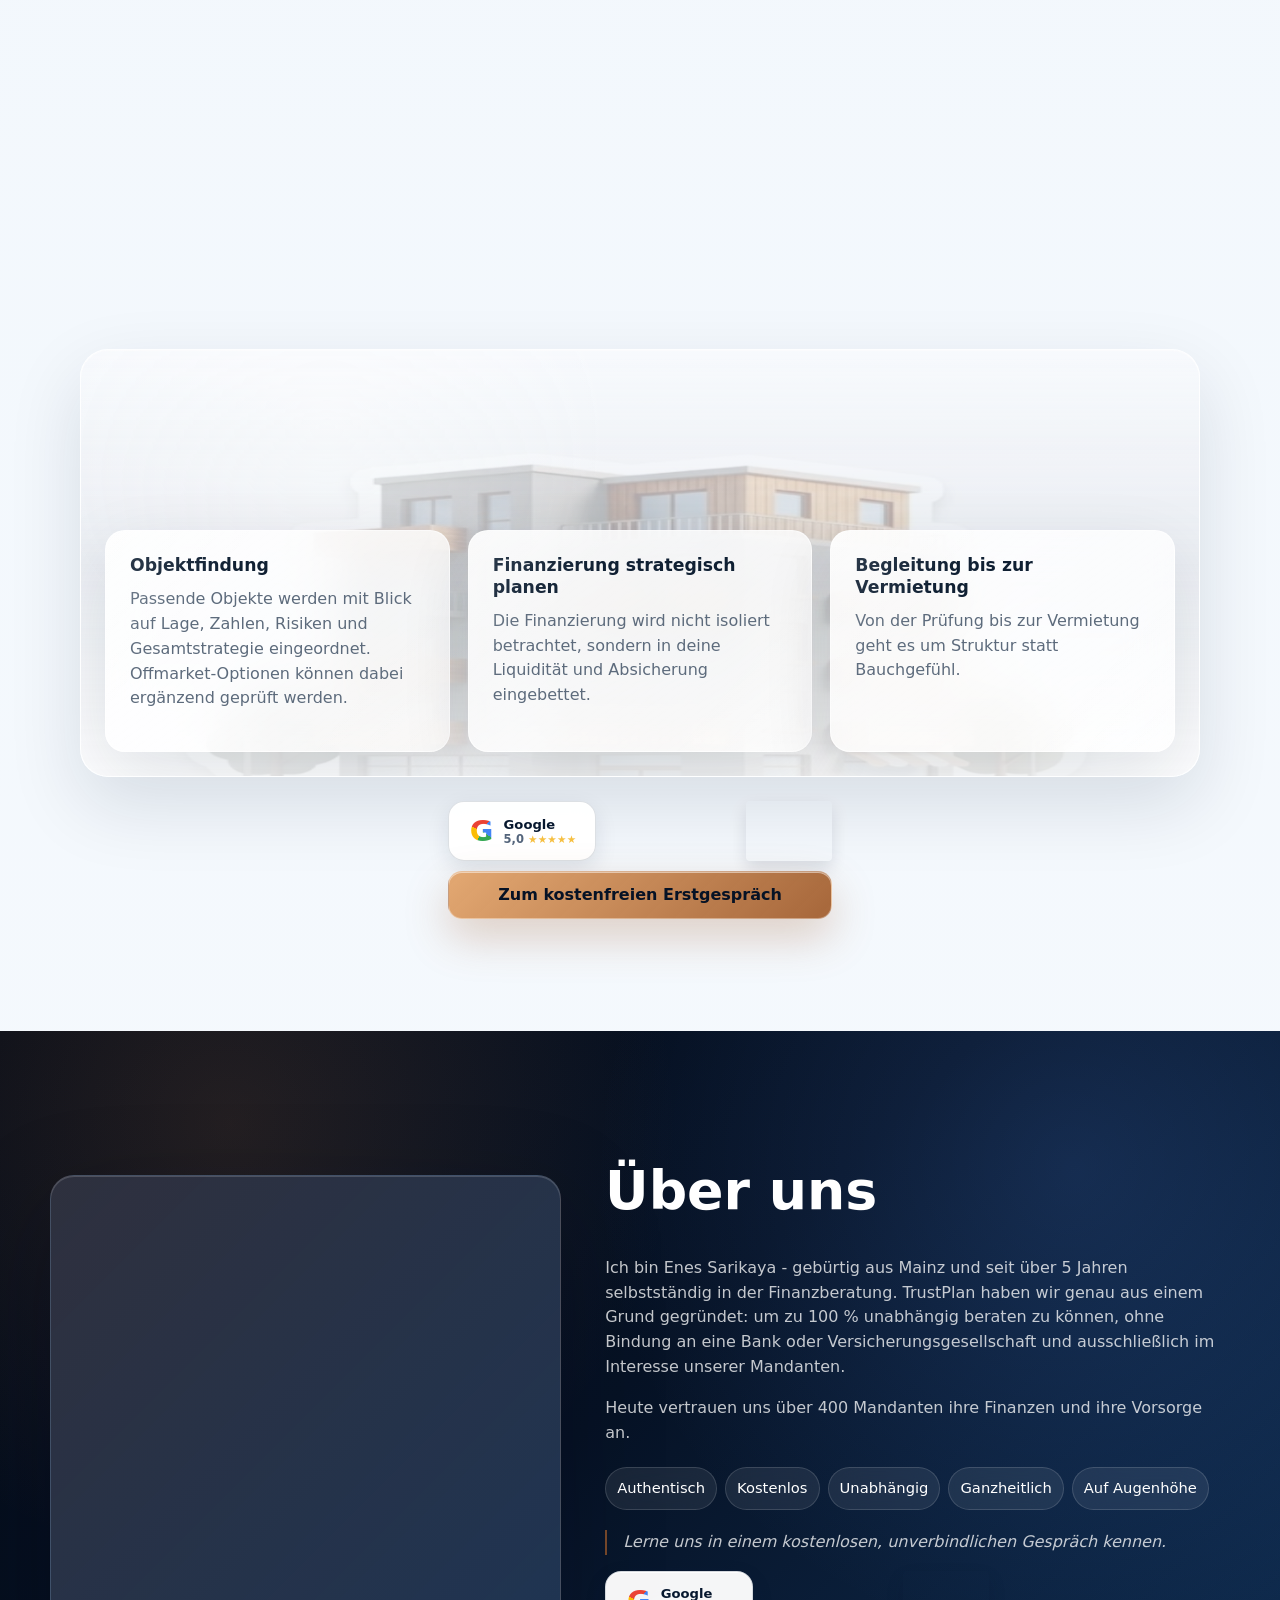
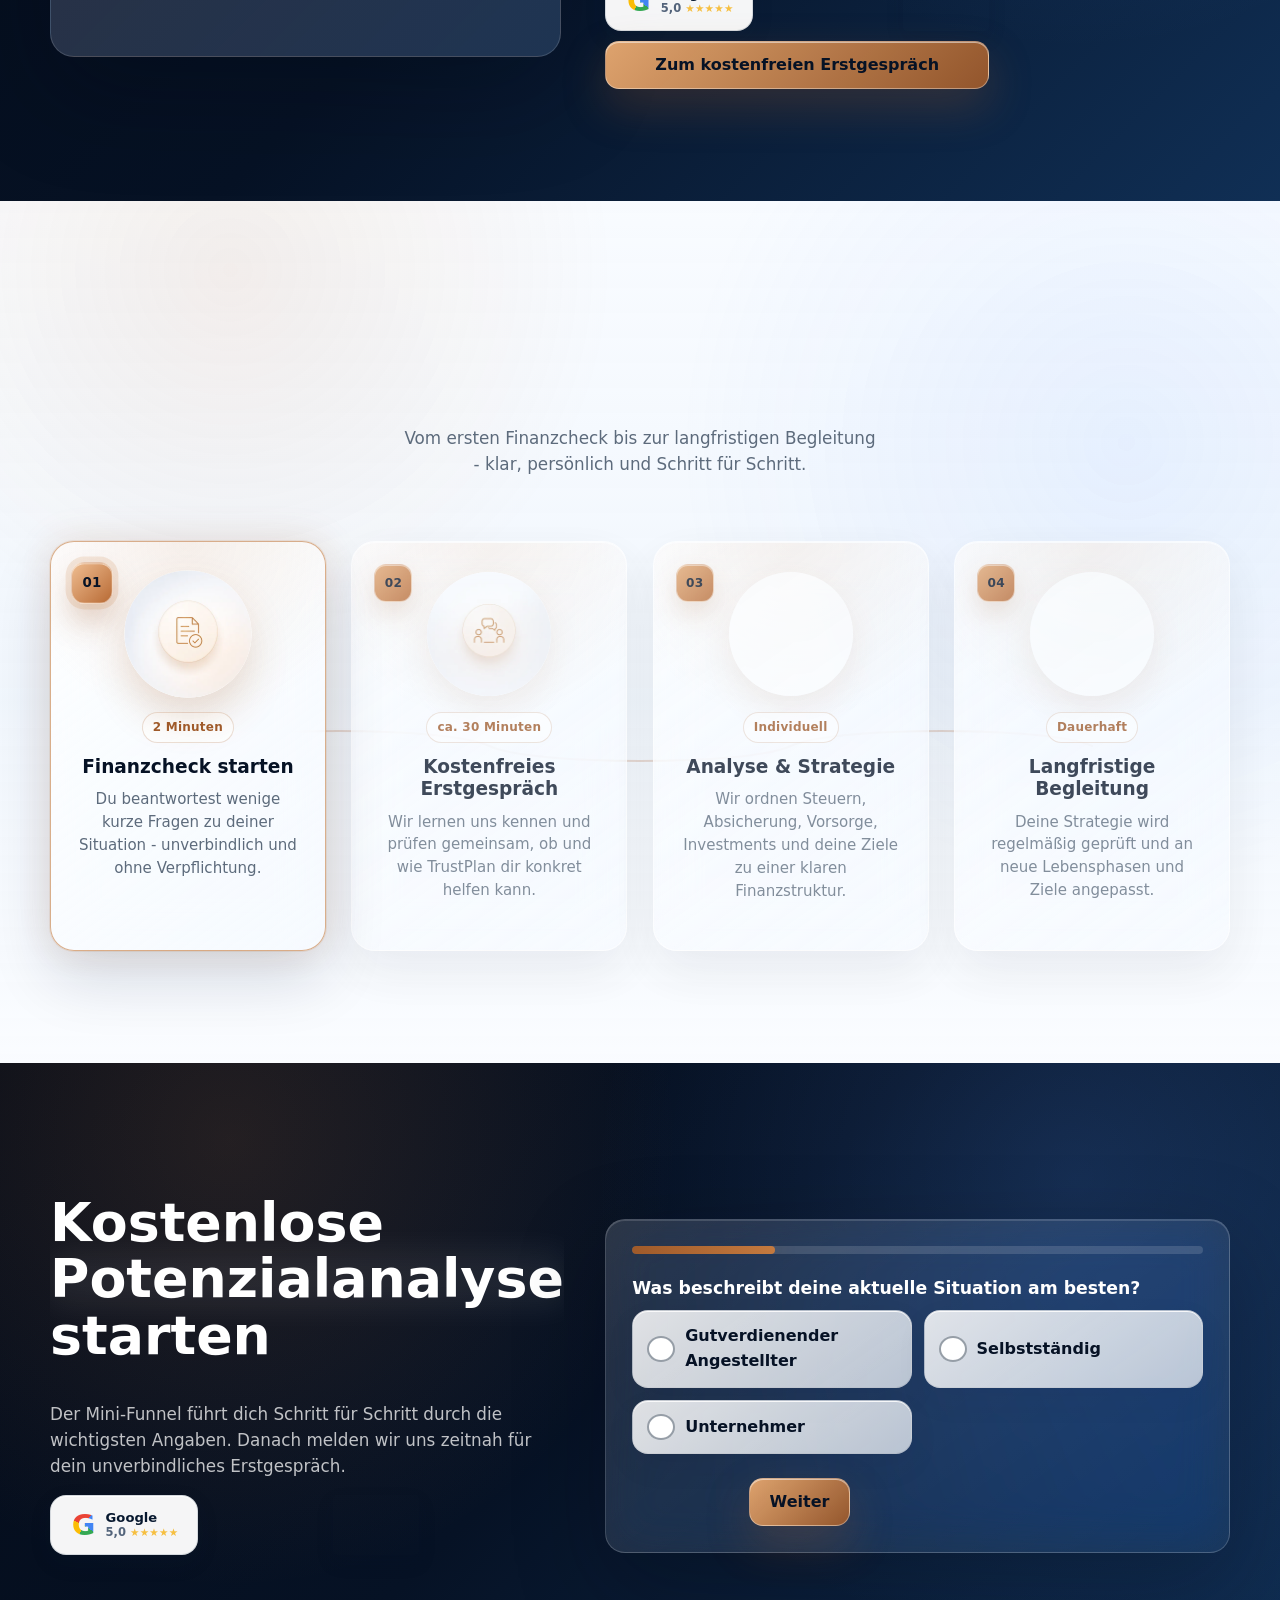
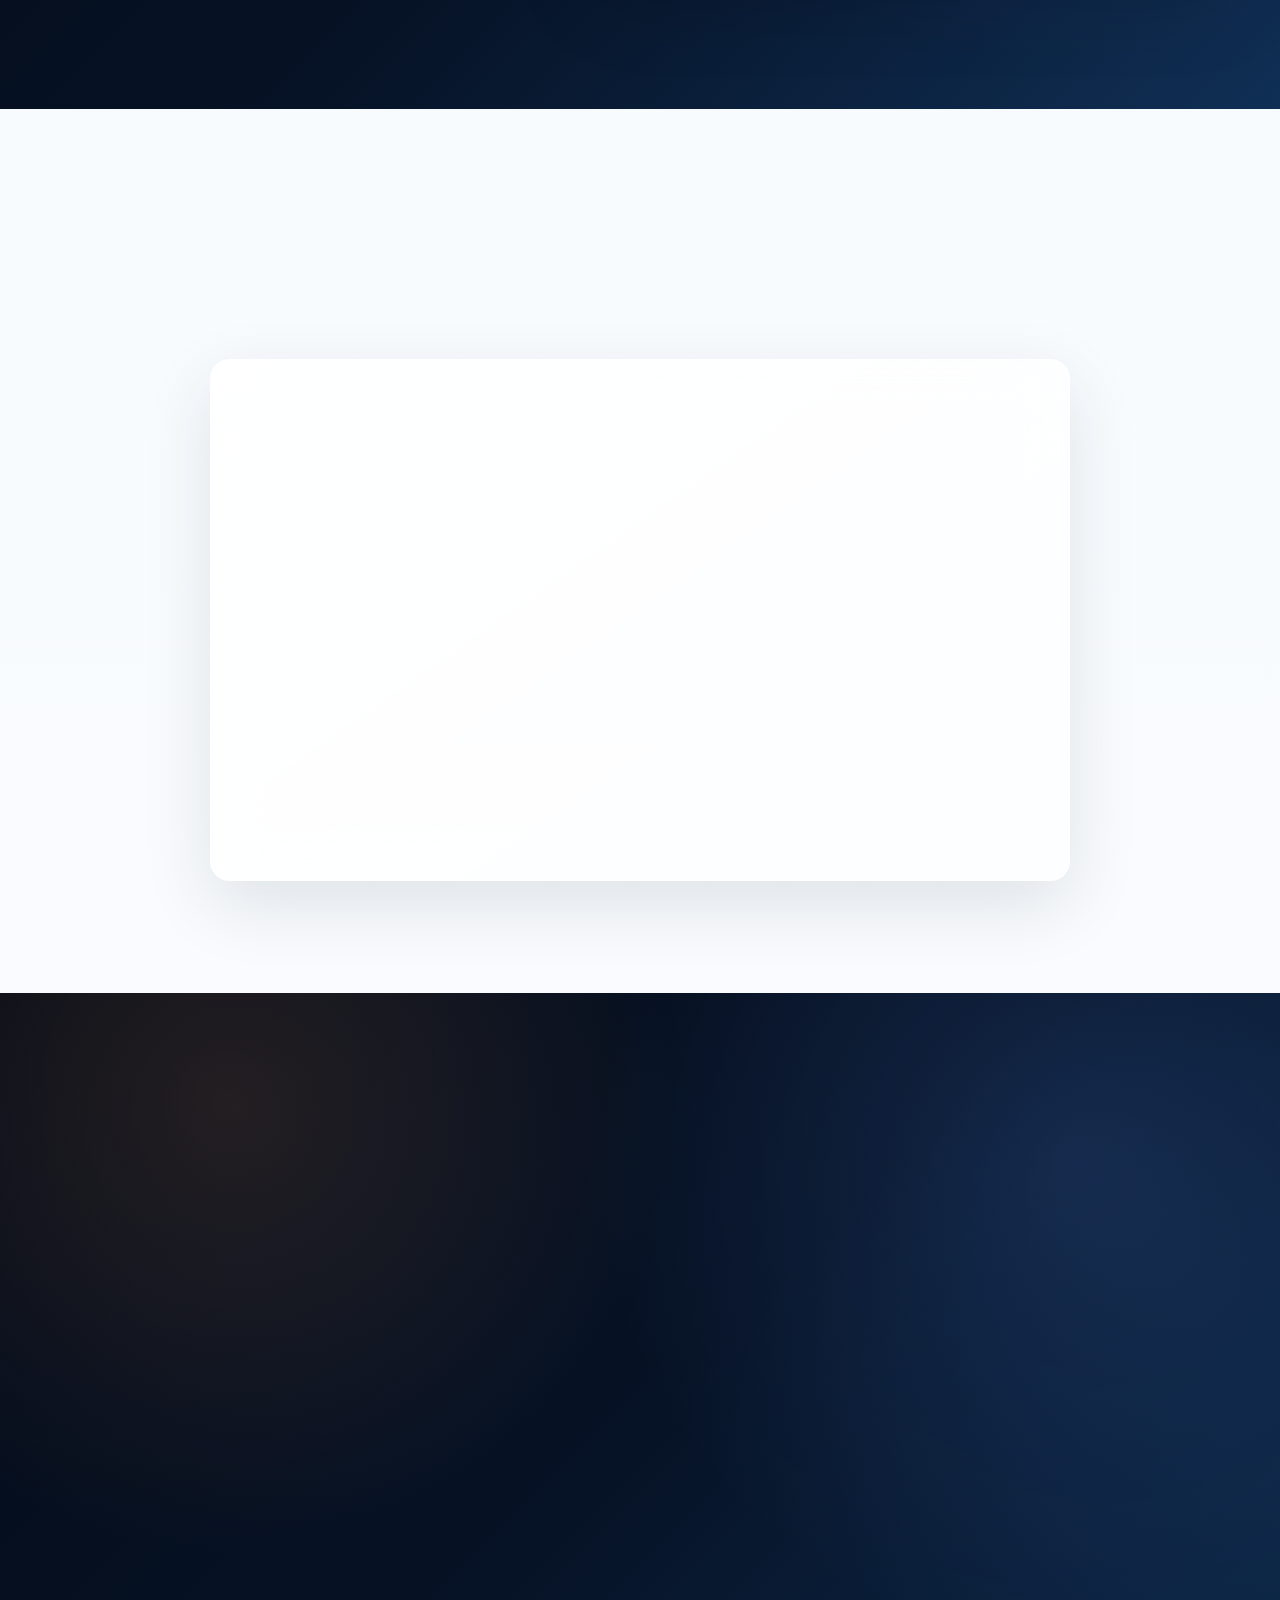
==== commit d233e2f0: "Polish contact trust section and footer" ====
--- a/index.html
+++ b/index.html
@@ -212,7 +212,7 @@
         <div class="container">
           <div class="section-heading reveal">
             <p class="eyebrow">Vermögensleck-Analyse</p>
-            <h2>Wo dein Geld heute verloren geht</h2>
+            <h2>Wo dein Geld heute <br>verloren geht</h2>
             <p>Ein gutes Einkommen ist nur der Anfang. Entscheidend ist, wie effizient Steuern, Absicherung, Vorsorge, Investments und Liquidität zusammenspielen.</p>
           </div>
           <div class="leak-toggle-panel reveal" aria-label="Vorher Nachher Ansicht der Vermögensleck-Analyse">
@@ -274,7 +274,7 @@
               <div class="leak-port leak-port-five">
                 <span class="leak-port-card">
                   <b class="leak-sign" aria-hidden="true"><span class="before-copy">−</span><span class="after-copy">+</span></b>
-                  <em class="before-copy"><span class="leak-copy-desktop">Zu hohe Beiträge<br>in der<br>Krankenversicherung</span><span class="leak-copy-mobile">Zu hohe Beiträge<br>in der<br>Krankenversicherung</span><strong class="leak-amount">-4.128 €</strong></em>
+                  <em class="before-copy"><span class="leak-copy-desktop">Hohe Beiträge in der<br>Krankenversicherung</span><span class="leak-copy-mobile">Hohe Beiträge in der<br>Krankenversicherung</span><strong class="leak-amount">-4.128 €</strong></em>
                   <em class="after-copy"><span class="leak-copy-desktop">Krankenversicherung<br>optimiert</span><span class="leak-copy-mobile">Krankenversicherung<br>optimiert</span></em>
                 </span>
               </div>
@@ -602,7 +602,7 @@
           </div>
           <div class="founder-copy reveal">
             <h2>Über uns</h2>
-            <p>Ich bin Enes Sarikaya - gebürtig aus Mainz und seit über 5 Jahren selbstständig in der Finanzberatung. TrustPlan habe ich genau aus einem Grund gegründet: um zu 100 % unabhängig beraten zu können, ohne Bindung an eine Bank oder Versicherungsgesellschaft und ausschließlich im Interesse unserer Mandanten.</p>
+            <p>Ich bin Enes Sarikaya - gebürtig aus Mainz und seit über 5 Jahren selbstständig in der Finanzberatung. TrustPlan haben wir genau aus einem Grund gegründet: um zu 100 % unabhängig beraten zu können, ohne Bindung an eine Bank oder Versicherungsgesellschaft und ausschließlich im Interesse unserer Mandanten.</p>
             <p>Heute vertrauen uns über 400 Mandanten ihre Finanzen und ihre Vorsorge an.</p>
             <div class="trust-points">
               <span>Authentisch</span>
@@ -621,7 +621,7 @@
         <div class="container">
           <div class="section-heading">
             <h2>So läuft die Zusammenarbeit ab</h2>
-            <p>Vom ersten Finanzcheck bis zur langfristigen Begleitung - klar, persönlich und Schritt für Schritt.</p>
+            <p>Vom ersten Finanzcheck bis zur langfristigen Begleitung<br> - klar, persönlich und Schritt für Schritt.</p>
           </div>
           <div class="process-journey" aria-label="Vier Schritte der Zusammenarbeit">
             <svg class="process-line" aria-hidden="true" viewBox="0 0 100 100" preserveAspectRatio="none">
@@ -815,7 +815,7 @@
       </div>
       <div class="container footer-note">
         <p>Keine Anlageberatung oder Steuerberatung im rechtlichen Sinne, sofern nicht durch entsprechende zugelassene Partner erbracht. Individuelle Ergebnisse hängen von der persönlichen Situation ab. Keine Garantie auf Einsparungen, Renditen oder Förderungen.</p>
-        <p>Sitemap und robots.txt sind vorbereitet.</p>
+        <p class="footer-credit">Webdesign von <a href="https://webdesign-hamburg.de">Novaux</a></p>
       </div>
     </footer>
 
--- a/assets/css/style.css
+++ b/assets/css/style.css
@@ -132,6 +132,9 @@
 .title-anim {
   opacity: 0;
   transform: translateY(34px) scale(0.975);
+  overflow: visible;
+  padding-top: 20px;
+  padding-bottom: 20px;
   transition:
     opacity 1850ms ease,
     transform 2100ms cubic-bezier(0.16, 1, 0.3, 1),
@@ -4864,18 +4867,44 @@
   line-height: 1.7;
 }
 
+.contact-proof-block {
+  width: min(100%, 650px);
+  display: grid;
+  grid-template-columns: 128px minmax(0, 1fr);
+  align-items: center;
+  gap: 16px;
+  margin-top: clamp(20px, 3vw, 30px);
+  padding: 14px;
+  border: 1px solid rgba(255, 255, 255, 0.16);
+  border-radius: 22px;
+  background: linear-gradient(135deg, rgba(255, 255, 255, 0.09), rgba(255, 255, 255, 0.035));
+}
+
 .contact-funnel-people {
-  width: min(100%, 620px);
-  margin-top: clamp(18px, 3vw, 34px);
-  margin-bottom: clamp(-18px, -1.5vw, -8px);
+  width: 128px;
+  height: 132px;
+  display: flex;
+  align-items: flex-end;
+  justify-content: center;
+  overflow: hidden;
+  border-radius: 16px;
+  background: rgba(5, 17, 34, 0.5);
   pointer-events: none;
 }
 
 .contact-funnel-people img {
   display: block;
+  width: 126px;
+  max-width: 100%;
+  height: auto;
+}
+
+.contact-proof-block .cta-trust-signals {
   width: 100%;
-  height: auto;
-  filter: drop-shadow(0 24px 42px rgba(2, 8, 18, 0.28));
+  margin-top: 0;
+  margin-inline: 0;
+  flex-wrap: nowrap;
+  justify-content: flex-start;
 }
 
 .contact-trust-list {
@@ -4901,6 +4930,12 @@
 .funnel-trust-signals {
   justify-content: flex-start;
   margin: 22px 0 0;
+}
+
+.funnel-section .section-heading .funnel-trust-signals {
+  margin-left: 0 !important;
+  margin-right: auto !important;
+  justify-content: flex-start !important;
 }
 
 .contact-google-heading {
@@ -5353,6 +5388,48 @@
 .footer-note p {
   color: rgba(255, 255, 255, 0.58);
   font-size: 0.86rem;
+}
+
+.footer-note .footer-credit {
+  margin-top: 14px;
+  text-align: right;
+}
+
+.footer-credit a {
+  position: relative;
+  display: inline-block;
+  color: #d49a5c;
+  font-weight: 850;
+  text-decoration: none;
+  background: linear-gradient(100deg, #9f5a2a 0%, #e8b06f 42%, #fff0bf 50%, #b87333 62%, #f0c27a 100%);
+  background-size: 220% 100%;
+  -webkit-background-clip: text;
+  background-clip: text;
+  -webkit-text-fill-color: transparent;
+  animation: novauxGlow 3.2s ease-in-out infinite;
+}
+
+.footer-credit a::after {
+  content: "";
+  position: absolute;
+  left: 0;
+  right: 0;
+  bottom: -2px;
+  height: 1px;
+  background: linear-gradient(90deg, rgba(159, 90, 42, 0.45), rgba(255, 224, 168, 0.9), rgba(184, 115, 51, 0.5));
+}
+
+@keyframes novauxGlow {
+  0%,
+  100% {
+    background-position: 0% 50%;
+    filter: drop-shadow(0 0 0 rgba(232, 176, 111, 0));
+  }
+
+  50% {
+    background-position: 100% 50%;
+    filter: drop-shadow(0 0 8px rgba(232, 176, 111, 0.45));
+  }
 }
 
 .modal {
@@ -7535,17 +7612,58 @@
     line-height: 1.6;
   }
 
+  .contact-page .contact-proof-block {
+    width: 100%;
+    grid-template-columns: 94px minmax(0, 1fr);
+    gap: 10px;
+    margin-top: 18px;
+    padding: 10px;
+    border-radius: 18px;
+  }
+
   .contact-page .contact-funnel-people {
-    height: 118px;
-    width: calc(100% + 20px);
-    margin: 10px -10px -6px;
+    width: 94px;
+    height: 98px;
+    margin: 0;
+    padding: 0;
+    border-radius: 14px;
     overflow: hidden;
   }
 
   .contact-page .contact-funnel-people img {
-    width: 112%;
-    max-width: none;
-    transform: translate(-5%, -34px);
+    width: 96px;
+    max-width: 100%;
+    transform: none;
+  }
+
+  .contact-page .contact-proof-block .cta-trust-signals {
+    --trust-mark-height: 46px;
+    gap: 6px;
+    width: 100% !important;
+    min-width: 0;
+    flex-wrap: wrap;
+    justify-content: flex-start;
+  }
+
+  .contact-page .contact-proof-block .google-review-button {
+    min-width: 148px;
+    min-height: 46px;
+    padding: 6px 9px;
+    border-radius: 13px;
+  }
+
+  .contact-page .contact-proof-block .google-rating-mark {
+    width: 22px;
+    height: 22px;
+    font-size: 1.1rem;
+  }
+
+  .contact-page .contact-proof-block .google-rating-copy strong {
+    font-size: 0.82rem;
+  }
+
+  .contact-page .contact-proof-block .google-rating-copy span {
+    font-size: 0.76rem;
   }
 
   .contact-page .contact-trust-list {
@@ -9520,3 +9638,150 @@
   object-fit: contain !important;
   object-position: center !important;
 }
+
+/* Equal trust-mark height everywhere while preserving each mark's natural width. */
+.cta-trust-signals {
+  --trust-mark-height: 60px;
+}
+
+.cta-trust-signals > .google-review-button,
+.funnel-trust-signals > .google-review-button {
+  height: var(--trust-mark-height) !important;
+  max-height: var(--trust-mark-height) !important;
+}
+
+.cta-trust-signals > .cta-provenexpert-official-badge,
+.cta-trust-signals > .cta-provenexpert-award,
+.cta-trust-signals > .cta-provenexpert-review-seal,
+.funnel-trust-signals > .cta-provenexpert-official-badge,
+.funnel-trust-signals > .cta-provenexpert-award,
+.funnel-trust-signals > .cta-provenexpert-review-seal {
+  height: var(--trust-mark-height) !important;
+  max-height: var(--trust-mark-height) !important;
+}
+
+.cta-trust-signals > a > img,
+.funnel-trust-signals > a > img {
+  width: 100% !important;
+  height: 100% !important;
+  object-fit: contain !important;
+}
+
+/* Match the CTA button to the natural seal-row length, not the other way around. */
+.cta-conversion-group {
+  flex: 0 1 auto !important;
+  width: fit-content !important;
+  max-width: 100% !important;
+}
+
+.cta-conversion-group > .cta-trust-signals {
+  width: fit-content !important;
+  max-width: 100% !important;
+  justify-content: center !important;
+}
+
+.cta-conversion-group > .btn {
+  width: 100% !important;
+  max-width: 100% !important;
+  align-self: stretch !important;
+}
+
+@media (min-width: 1024px) {
+  .process-section .section-heading h2,
+  .process-section .section-heading p,
+  .final-cta p {
+    max-width: none;
+    white-space: nowrap;
+  }
+}
+
+.contact-proof-block {
+  grid-template-columns: 96px minmax(0, 1fr) !important;
+  gap: 8px !important;
+  padding: 10px !important;
+}
+
+.contact-proof-block .contact-funnel-people {
+  width: 96px !important;
+  height: 104px !important;
+}
+
+.contact-proof-block .contact-funnel-people img {
+  width: 100px !important;
+}
+
+.contact-proof-block .cta-trust-signals {
+  width: 100% !important;
+  max-width: 100% !important;
+  margin: 0 !important;
+  gap: 2px !important;
+  flex-wrap: nowrap !important;
+}
+
+@media (max-width: 768px) {
+  .contact-proof-block {
+    grid-template-columns: 64px minmax(0, 1fr) !important;
+    gap: 6px !important;
+    padding: 8px !important;
+  }
+
+  .contact-proof-block .contact-funnel-people {
+    width: 64px !important;
+    height: 86px !important;
+    justify-self: start;
+  }
+
+  .contact-proof-block .contact-funnel-people img {
+    width: 74px !important;
+  }
+
+  .contact-proof-block .cta-trust-signals {
+    --trust-mark-height: 46px;
+    display: flex !important;
+    gap: 2px !important;
+    align-items: center;
+    justify-content: flex-start !important;
+    flex-wrap: nowrap !important;
+  }
+
+  .contact-proof-block .google-review-button {
+    width: 120px !important;
+    min-width: 120px !important;
+    height: 46px !important;
+    min-height: 46px !important;
+    padding: 6px 8px !important;
+    justify-content: center;
+  }
+
+  .contact-proof-block .google-rating-mark {
+    font-size: 24px !important;
+  }
+
+  .contact-proof-block .google-rating-copy strong {
+    font-size: 14px !important;
+  }
+
+  .contact-proof-block .google-rating-copy span {
+    font-size: 11px !important;
+  }
+
+  .contact-proof-block .cta-provenexpert-official-badge,
+  .contact-proof-block .cta-provenexpert-review-seal {
+    width: auto !important;
+    min-width: 0 !important;
+    height: 46px !important;
+    max-height: 46px !important;
+  }
+
+  .contact-proof-block .cta-provenexpert-official-badge {
+    inline-size: 42px !important;
+    min-inline-size: 42px !important;
+    max-inline-size: 42px !important;
+  }
+
+  .contact-proof-block .cta-provenexpert-review-seal {
+    inline-size: 56px !important;
+    min-inline-size: 56px !important;
+    max-inline-size: 56px !important;
+  }
+}
--- a/assets/css/style.css
+++ b/assets/css/style.css
@@ -132,6 +132,9 @@
 .title-anim {
   opacity: 0;
   transform: translateY(34px) scale(0.975);
+  overflow: visible;
+  padding-top: 20px;
+  padding-bottom: 20px;
   transition:
     opacity 1850ms ease,
     transform 2100ms cubic-bezier(0.16, 1, 0.3, 1),
@@ -4864,18 +4867,44 @@
   line-height: 1.7;
 }
 
+.contact-proof-block {
+  width: min(100%, 650px);
+  display: grid;
+  grid-template-columns: 128px minmax(0, 1fr);
+  align-items: center;
+  gap: 16px;
+  margin-top: clamp(20px, 3vw, 30px);
+  padding: 14px;
+  border: 1px solid rgba(255, 255, 255, 0.16);
+  border-radius: 22px;
+  background: linear-gradient(135deg, rgba(255, 255, 255, 0.09), rgba(255, 255, 255, 0.035));
+}
+
 .contact-funnel-people {
-  width: min(100%, 620px);
-  margin-top: clamp(18px, 3vw, 34px);
-  margin-bottom: clamp(-18px, -1.5vw, -8px);
+  width: 128px;
+  height: 132px;
+  display: flex;
+  align-items: flex-end;
+  justify-content: center;
+  overflow: hidden;
+  border-radius: 16px;
+  background: rgba(5, 17, 34, 0.5);
   pointer-events: none;
 }
 
 .contact-funnel-people img {
   display: block;
+  width: 126px;
+  max-width: 100%;
+  height: auto;
+}
+
+.contact-proof-block .cta-trust-signals {
   width: 100%;
-  height: auto;
-  filter: drop-shadow(0 24px 42px rgba(2, 8, 18, 0.28));
+  margin-top: 0;
+  margin-inline: 0;
+  flex-wrap: nowrap;
+  justify-content: flex-start;
 }
 
 .contact-trust-list {
@@ -4901,6 +4930,12 @@
 .funnel-trust-signals {
   justify-content: flex-start;
   margin: 22px 0 0;
+}
+
+.funnel-section .section-heading .funnel-trust-signals {
+  margin-left: 0 !important;
+  margin-right: auto !important;
+  justify-content: flex-start !important;
 }
 
 .contact-google-heading {
@@ -5353,6 +5388,48 @@
 .footer-note p {
   color: rgba(255, 255, 255, 0.58);
   font-size: 0.86rem;
+}
+
+.footer-note .footer-credit {
+  margin-top: 14px;
+  text-align: right;
+}
+
+.footer-credit a {
+  position: relative;
+  display: inline-block;
+  color: #d49a5c;
+  font-weight: 850;
+  text-decoration: none;
+  background: linear-gradient(100deg, #9f5a2a 0%, #e8b06f 42%, #fff0bf 50%, #b87333 62%, #f0c27a 100%);
+  background-size: 220% 100%;
+  -webkit-background-clip: text;
+  background-clip: text;
+  -webkit-text-fill-color: transparent;
+  animation: novauxGlow 3.2s ease-in-out infinite;
+}
+
+.footer-credit a::after {
+  content: "";
+  position: absolute;
+  left: 0;
+  right: 0;
+  bottom: -2px;
+  height: 1px;
+  background: linear-gradient(90deg, rgba(159, 90, 42, 0.45), rgba(255, 224, 168, 0.9), rgba(184, 115, 51, 0.5));
+}
+
+@keyframes novauxGlow {
+  0%,
+  100% {
+    background-position: 0% 50%;
+    filter: drop-shadow(0 0 0 rgba(232, 176, 111, 0));
+  }
+
+  50% {
+    background-position: 100% 50%;
+    filter: drop-shadow(0 0 8px rgba(232, 176, 111, 0.45));
+  }
 }
 
 .modal {
@@ -7535,17 +7612,58 @@
     line-height: 1.6;
   }
 
+  .contact-page .contact-proof-block {
+    width: 100%;
+    grid-template-columns: 94px minmax(0, 1fr);
+    gap: 10px;
+    margin-top: 18px;
+    padding: 10px;
+    border-radius: 18px;
+  }
+
   .contact-page .contact-funnel-people {
-    height: 118px;
-    width: calc(100% + 20px);
-    margin: 10px -10px -6px;
+    width: 94px;
+    height: 98px;
+    margin: 0;
+    padding: 0;
+    border-radius: 14px;
     overflow: hidden;
   }
 
   .contact-page .contact-funnel-people img {
-    width: 112%;
-    max-width: none;
-    transform: translate(-5%, -34px);
+    width: 96px;
+    max-width: 100%;
+    transform: none;
+  }
+
+  .contact-page .contact-proof-block .cta-trust-signals {
+    --trust-mark-height: 46px;
+    gap: 6px;
+    width: 100% !important;
+    min-width: 0;
+    flex-wrap: wrap;
+    justify-content: flex-start;
+  }
+
+  .contact-page .contact-proof-block .google-review-button {
+    min-width: 148px;
+    min-height: 46px;
+    padding: 6px 9px;
+    border-radius: 13px;
+  }
+
+  .contact-page .contact-proof-block .google-rating-mark {
+    width: 22px;
+    height: 22px;
+    font-size: 1.1rem;
+  }
+
+  .contact-page .contact-proof-block .google-rating-copy strong {
+    font-size: 0.82rem;
+  }
+
+  .contact-page .contact-proof-block .google-rating-copy span {
+    font-size: 0.76rem;
   }
 
   .contact-page .contact-trust-list {
@@ -9520,3 +9638,150 @@
   object-fit: contain !important;
   object-position: center !important;
 }
+
+/* Equal trust-mark height everywhere while preserving each mark's natural width. */
+.cta-trust-signals {
+  --trust-mark-height: 60px;
+}
+
+.cta-trust-signals > .google-review-button,
+.funnel-trust-signals > .google-review-button {
+  height: var(--trust-mark-height) !important;
+  max-height: var(--trust-mark-height) !important;
+}
+
+.cta-trust-signals > .cta-provenexpert-official-badge,
+.cta-trust-signals > .cta-provenexpert-award,
+.cta-trust-signals > .cta-provenexpert-review-seal,
+.funnel-trust-signals > .cta-provenexpert-official-badge,
+.funnel-trust-signals > .cta-provenexpert-award,
+.funnel-trust-signals > .cta-provenexpert-review-seal {
+  height: var(--trust-mark-height) !important;
+  max-height: var(--trust-mark-height) !important;
+}
+
+.cta-trust-signals > a > img,
+.funnel-trust-signals > a > img {
+  width: 100% !important;
+  height: 100% !important;
+  object-fit: contain !important;
+}
+
+/* Match the CTA button to the natural seal-row length, not the other way around. */
+.cta-conversion-group {
+  flex: 0 1 auto !important;
+  width: fit-content !important;
+  max-width: 100% !important;
+}
+
+.cta-conversion-group > .cta-trust-signals {
+  width: fit-content !important;
+  max-width: 100% !important;
+  justify-content: center !important;
+}
+
+.cta-conversion-group > .btn {
+  width: 100% !important;
+  max-width: 100% !important;
+  align-self: stretch !important;
+}
+
+@media (min-width: 1024px) {
+  .process-section .section-heading h2,
+  .process-section .section-heading p,
+  .final-cta p {
+    max-width: none;
+    white-space: nowrap;
+  }
+}
+
+.contact-proof-block {
+  grid-template-columns: 96px minmax(0, 1fr) !important;
+  gap: 8px !important;
+  padding: 10px !important;
+}
+
+.contact-proof-block .contact-funnel-people {
+  width: 96px !important;
+  height: 104px !important;
+}
+
+.contact-proof-block .contact-funnel-people img {
+  width: 100px !important;
+}
+
+.contact-proof-block .cta-trust-signals {
+  width: 100% !important;
+  max-width: 100% !important;
+  margin: 0 !important;
+  gap: 2px !important;
+  flex-wrap: nowrap !important;
+}
+
+@media (max-width: 768px) {
+  .contact-proof-block {
+    grid-template-columns: 64px minmax(0, 1fr) !important;
+    gap: 6px !important;
+    padding: 8px !important;
+  }
+
+  .contact-proof-block .contact-funnel-people {
+    width: 64px !important;
+    height: 86px !important;
+    justify-self: start;
+  }
+
+  .contact-proof-block .contact-funnel-people img {
+    width: 74px !important;
+  }
+
+  .contact-proof-block .cta-trust-signals {
+    --trust-mark-height: 46px;
+    display: flex !important;
+    gap: 2px !important;
+    align-items: center;
+    justify-content: flex-start !important;
+    flex-wrap: nowrap !important;
+  }
+
+  .contact-proof-block .google-review-button {
+    width: 120px !important;
+    min-width: 120px !important;
+    height: 46px !important;
+    min-height: 46px !important;
+    padding: 6px 8px !important;
+    justify-content: center;
+  }
+
+  .contact-proof-block .google-rating-mark {
+    font-size: 24px !important;
+  }
+
+  .contact-proof-block .google-rating-copy strong {
+    font-size: 14px !important;
+  }
+
+  .contact-proof-block .google-rating-copy span {
+    font-size: 11px !important;
+  }
+
+  .contact-proof-block .cta-provenexpert-official-badge,
+  .contact-proof-block .cta-provenexpert-review-seal {
+    width: auto !important;
+    min-width: 0 !important;
+    height: 46px !important;
+    max-height: 46px !important;
+  }
+
+  .contact-proof-block .cta-provenexpert-official-badge {
+    inline-size: 42px !important;
+    min-inline-size: 42px !important;
+    max-inline-size: 42px !important;
+  }
+
+  .contact-proof-block .cta-provenexpert-review-seal {
+    inline-size: 56px !important;
+    min-inline-size: 56px !important;
+    max-inline-size: 56px !important;
+  }
+}
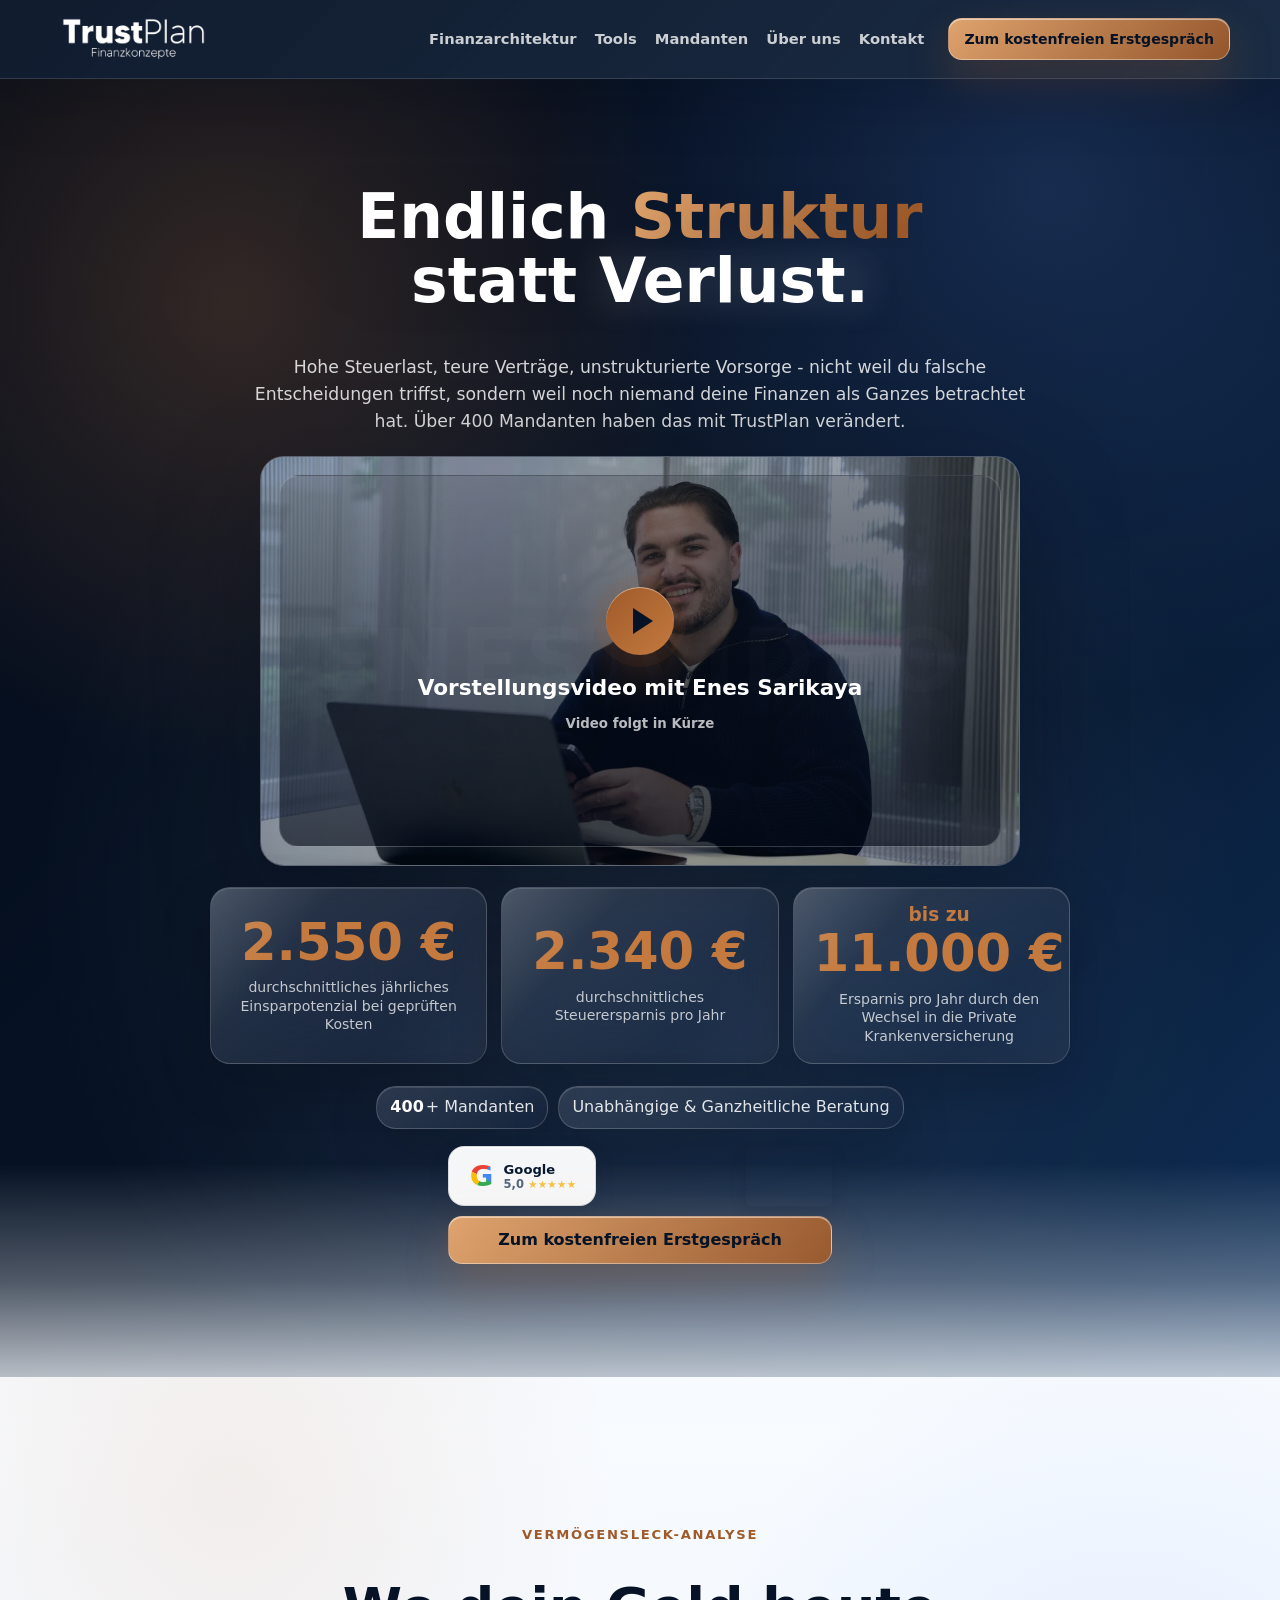
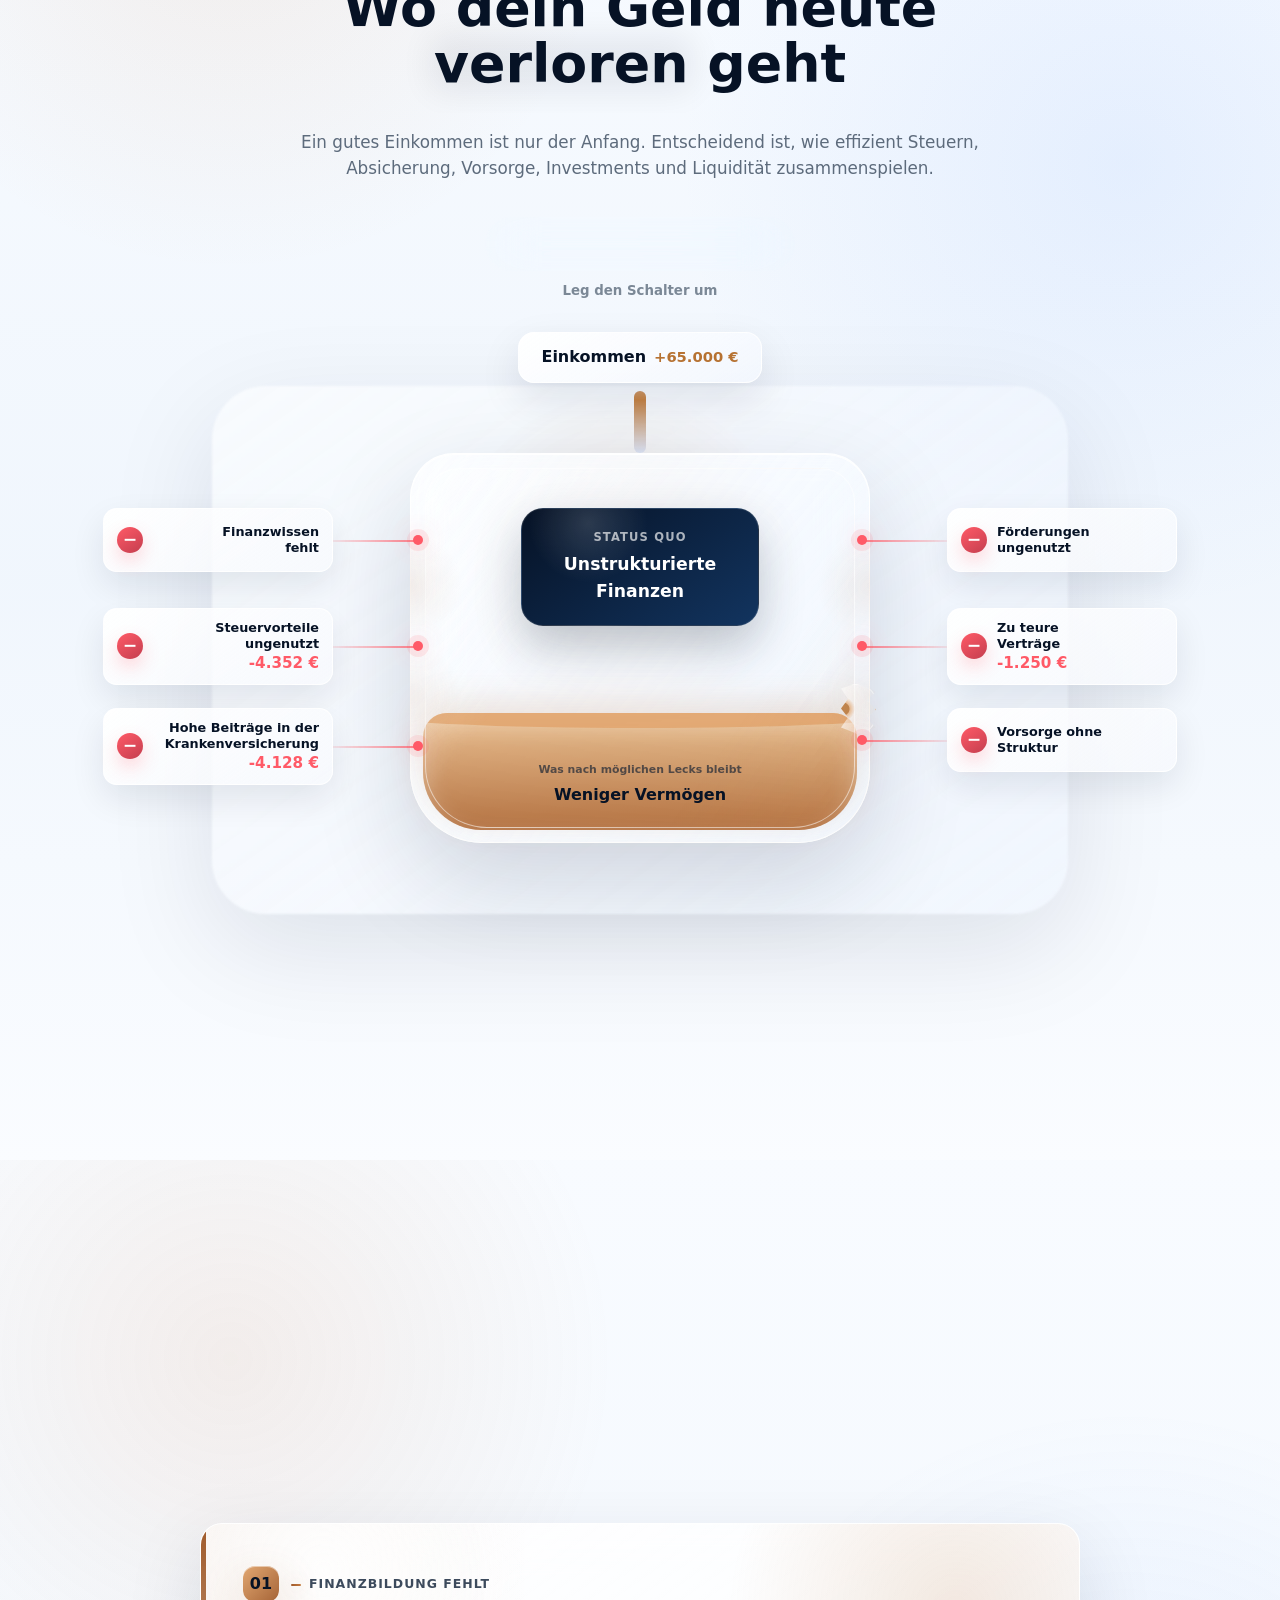
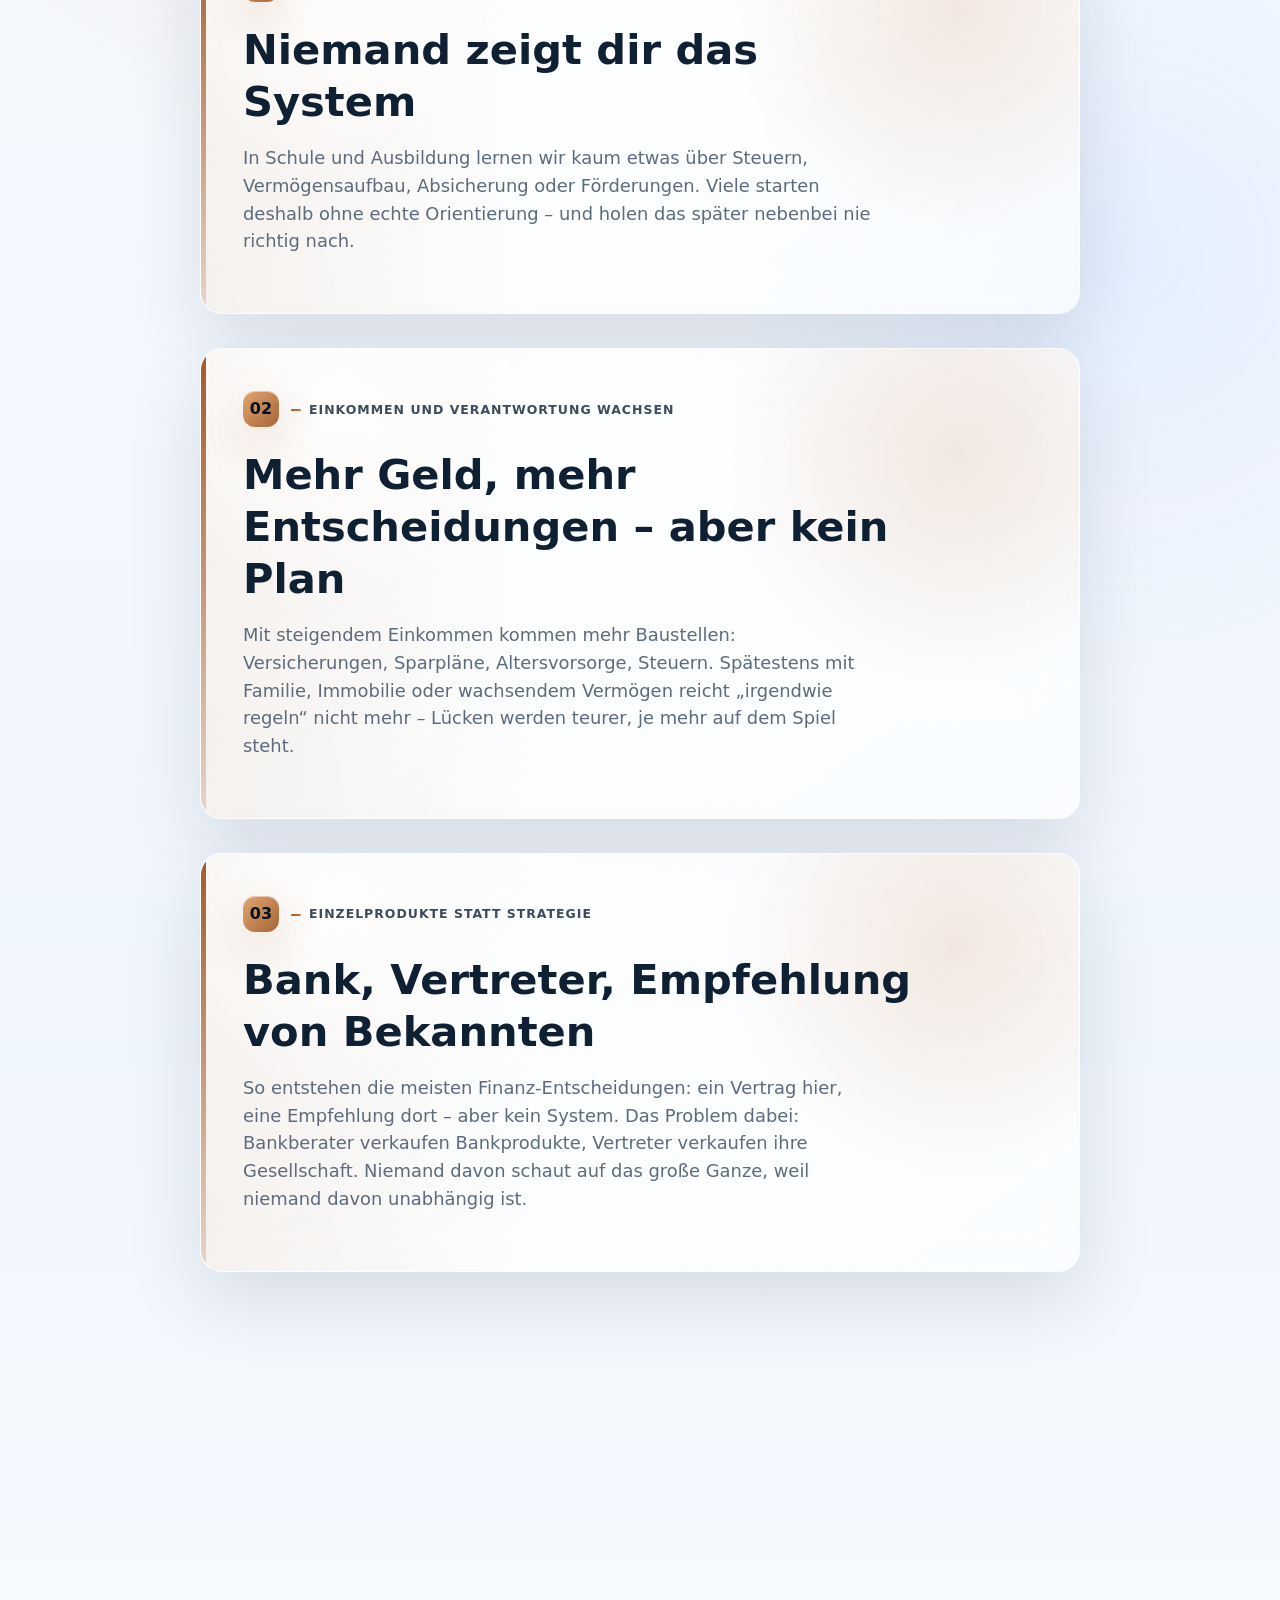
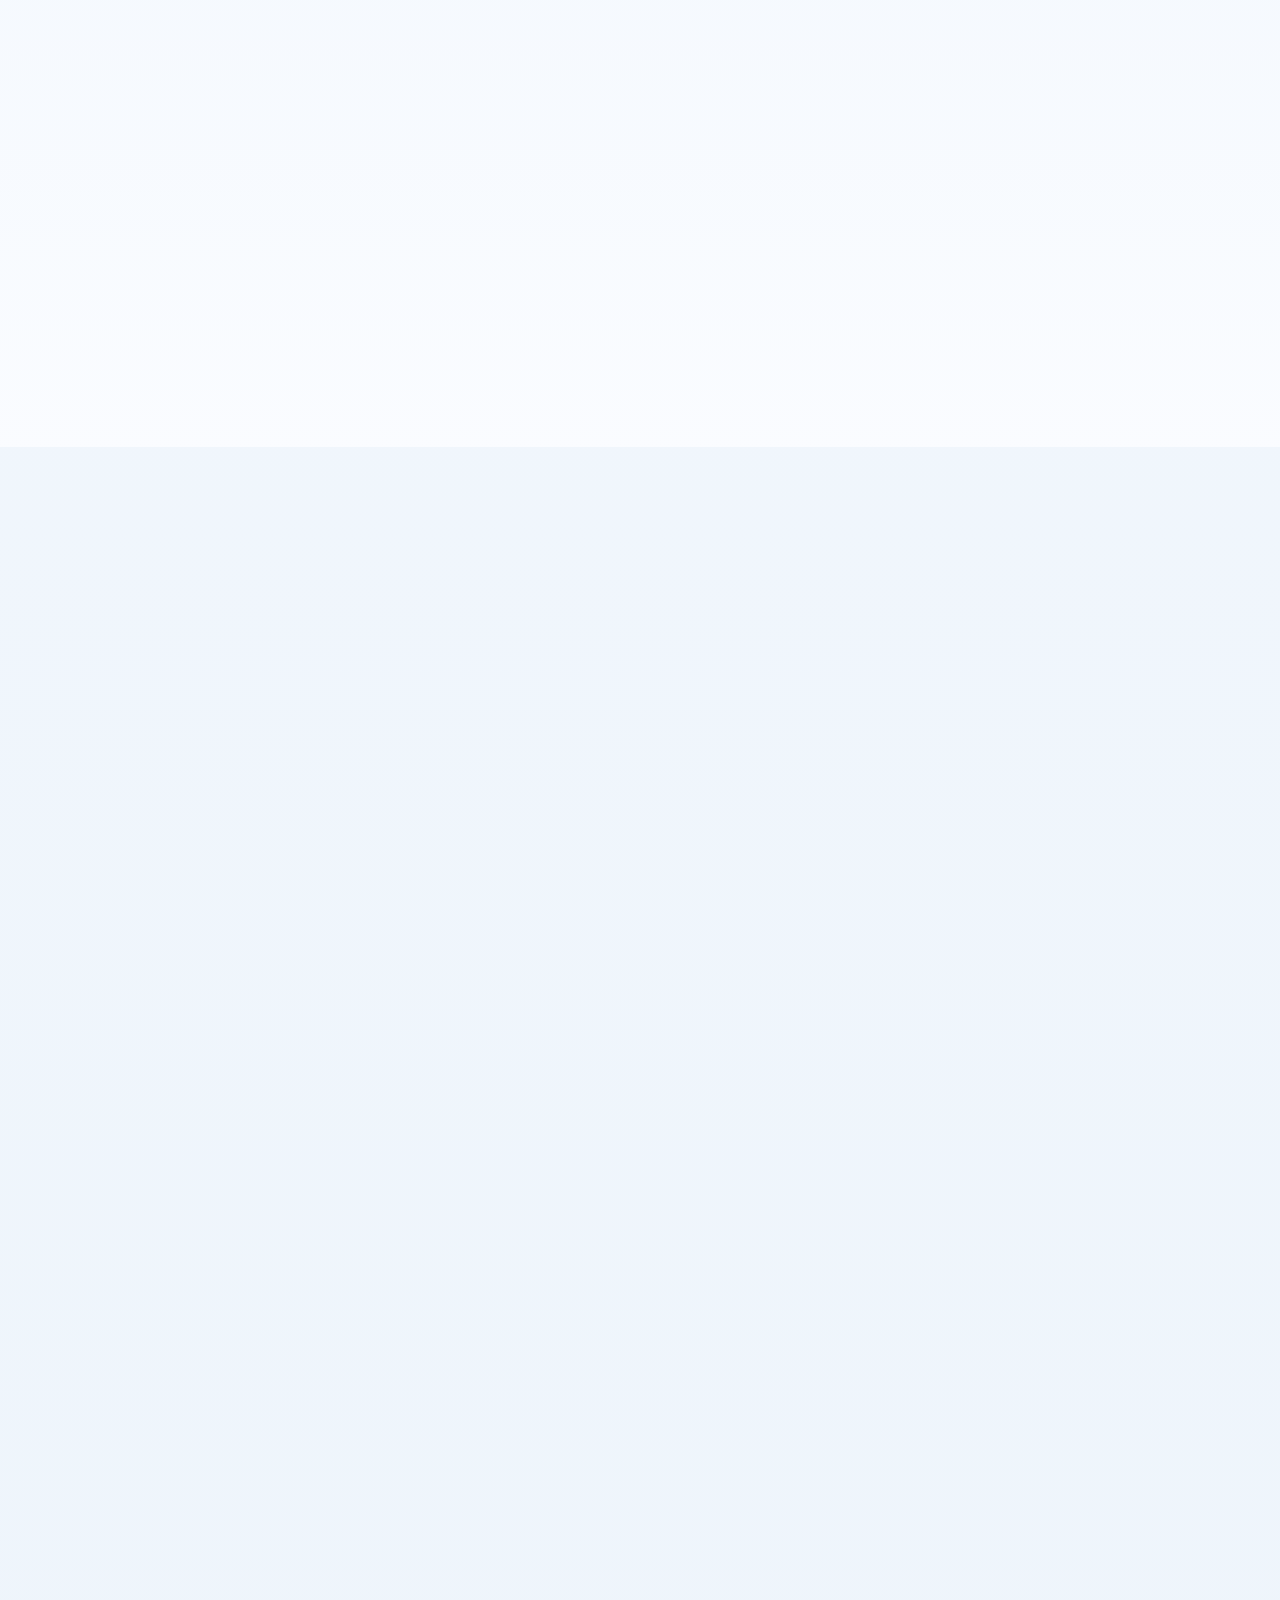
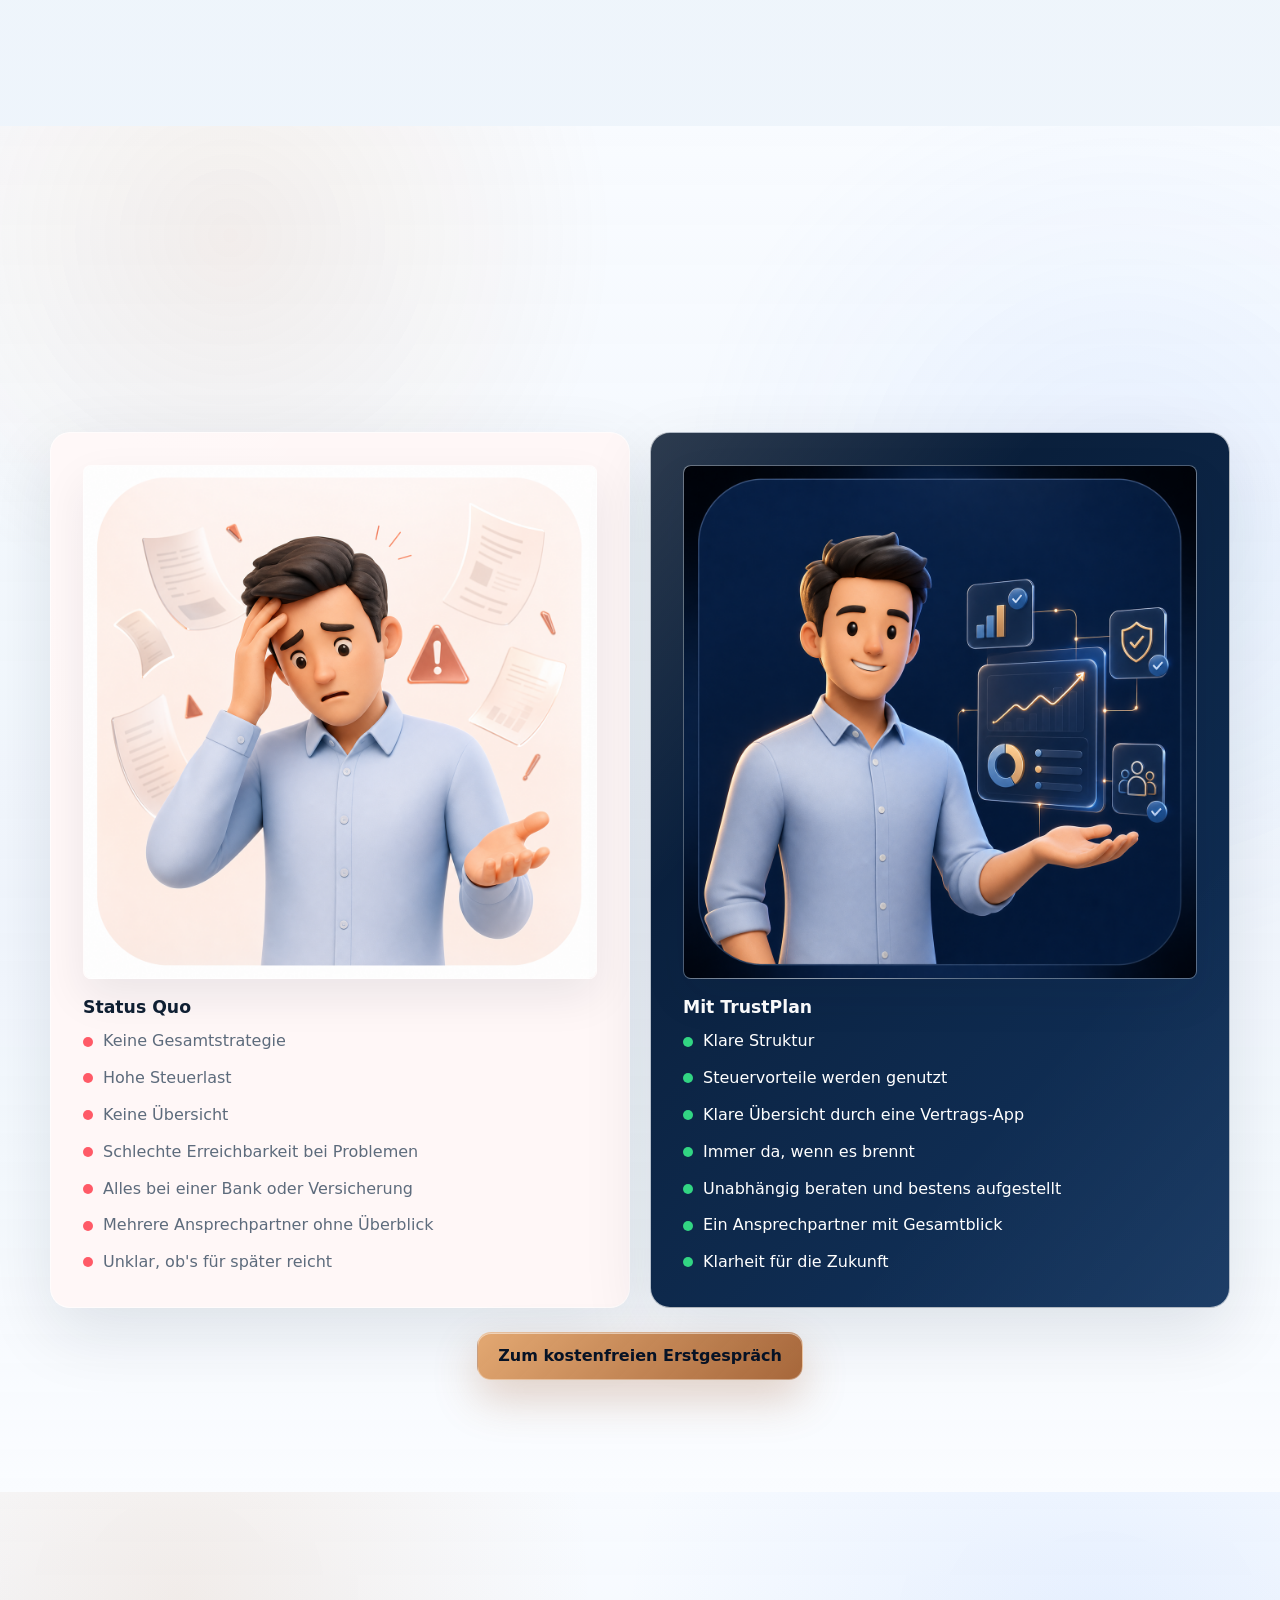
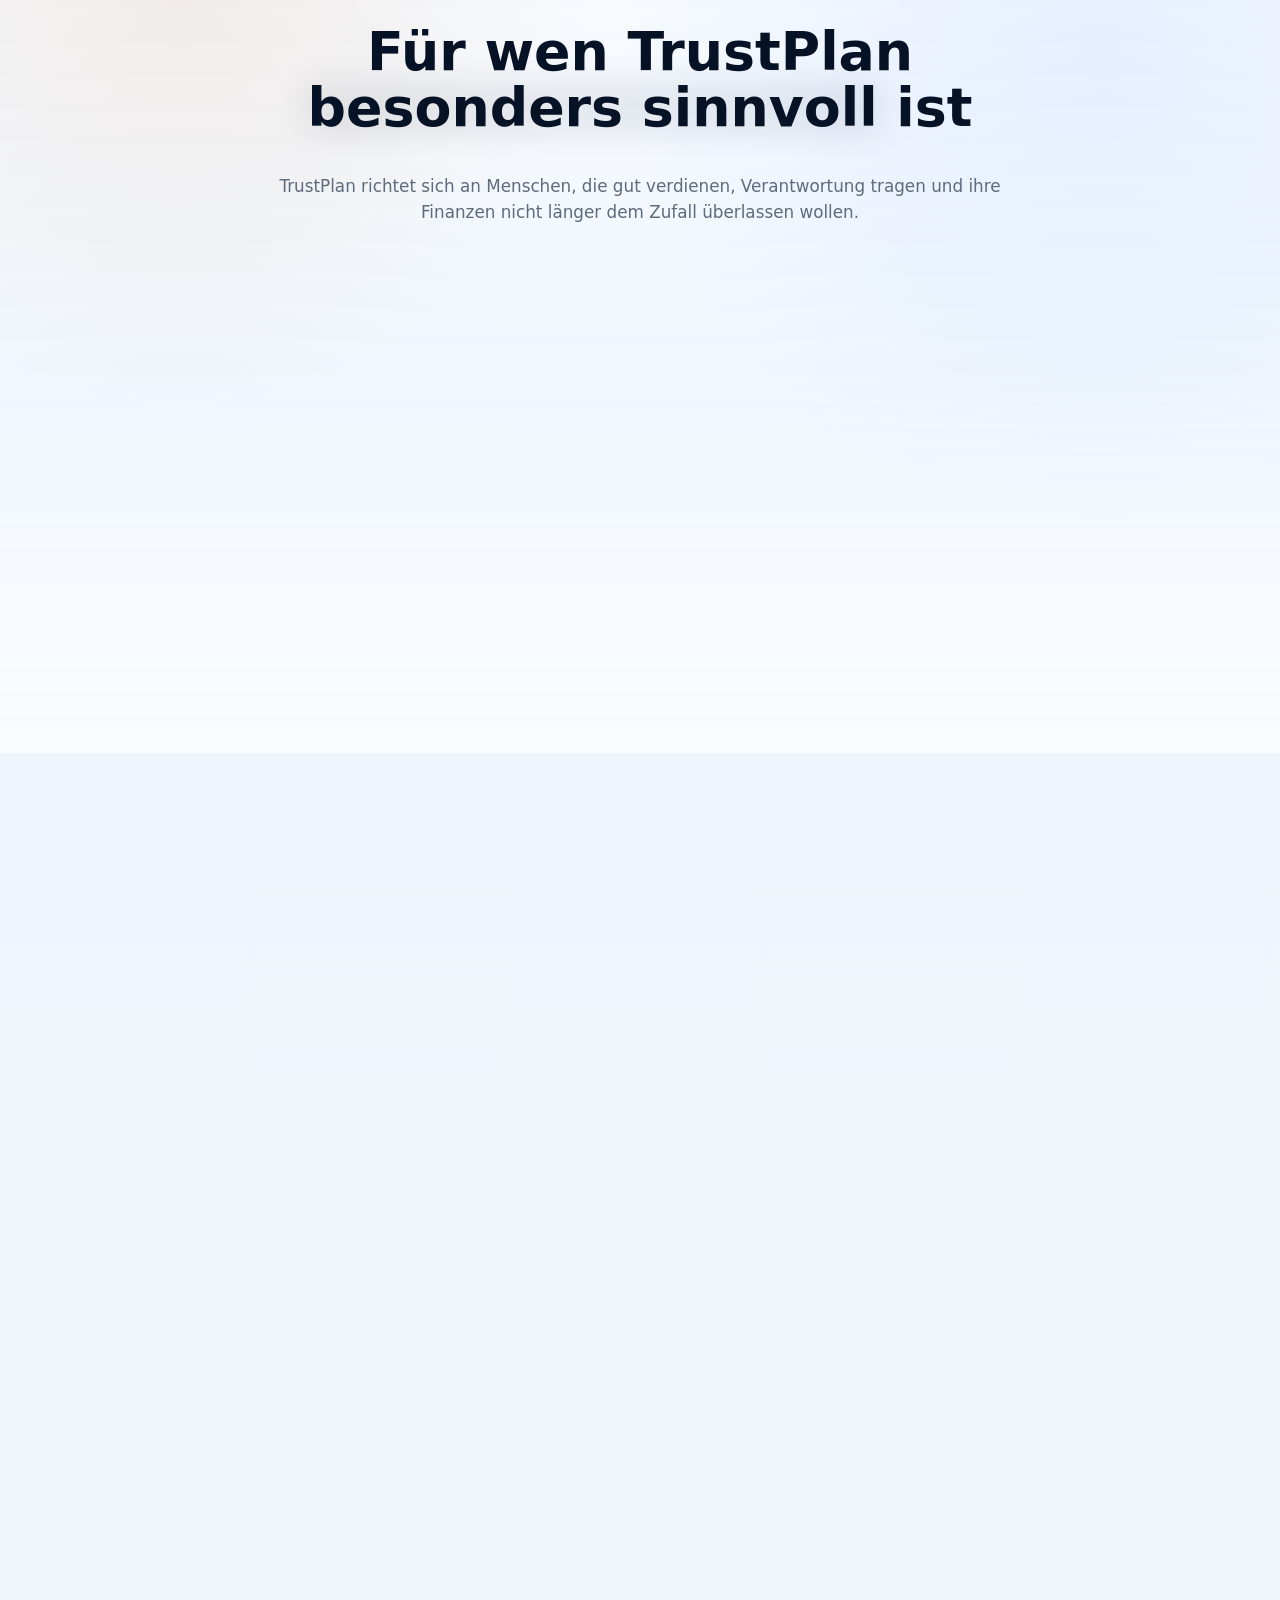
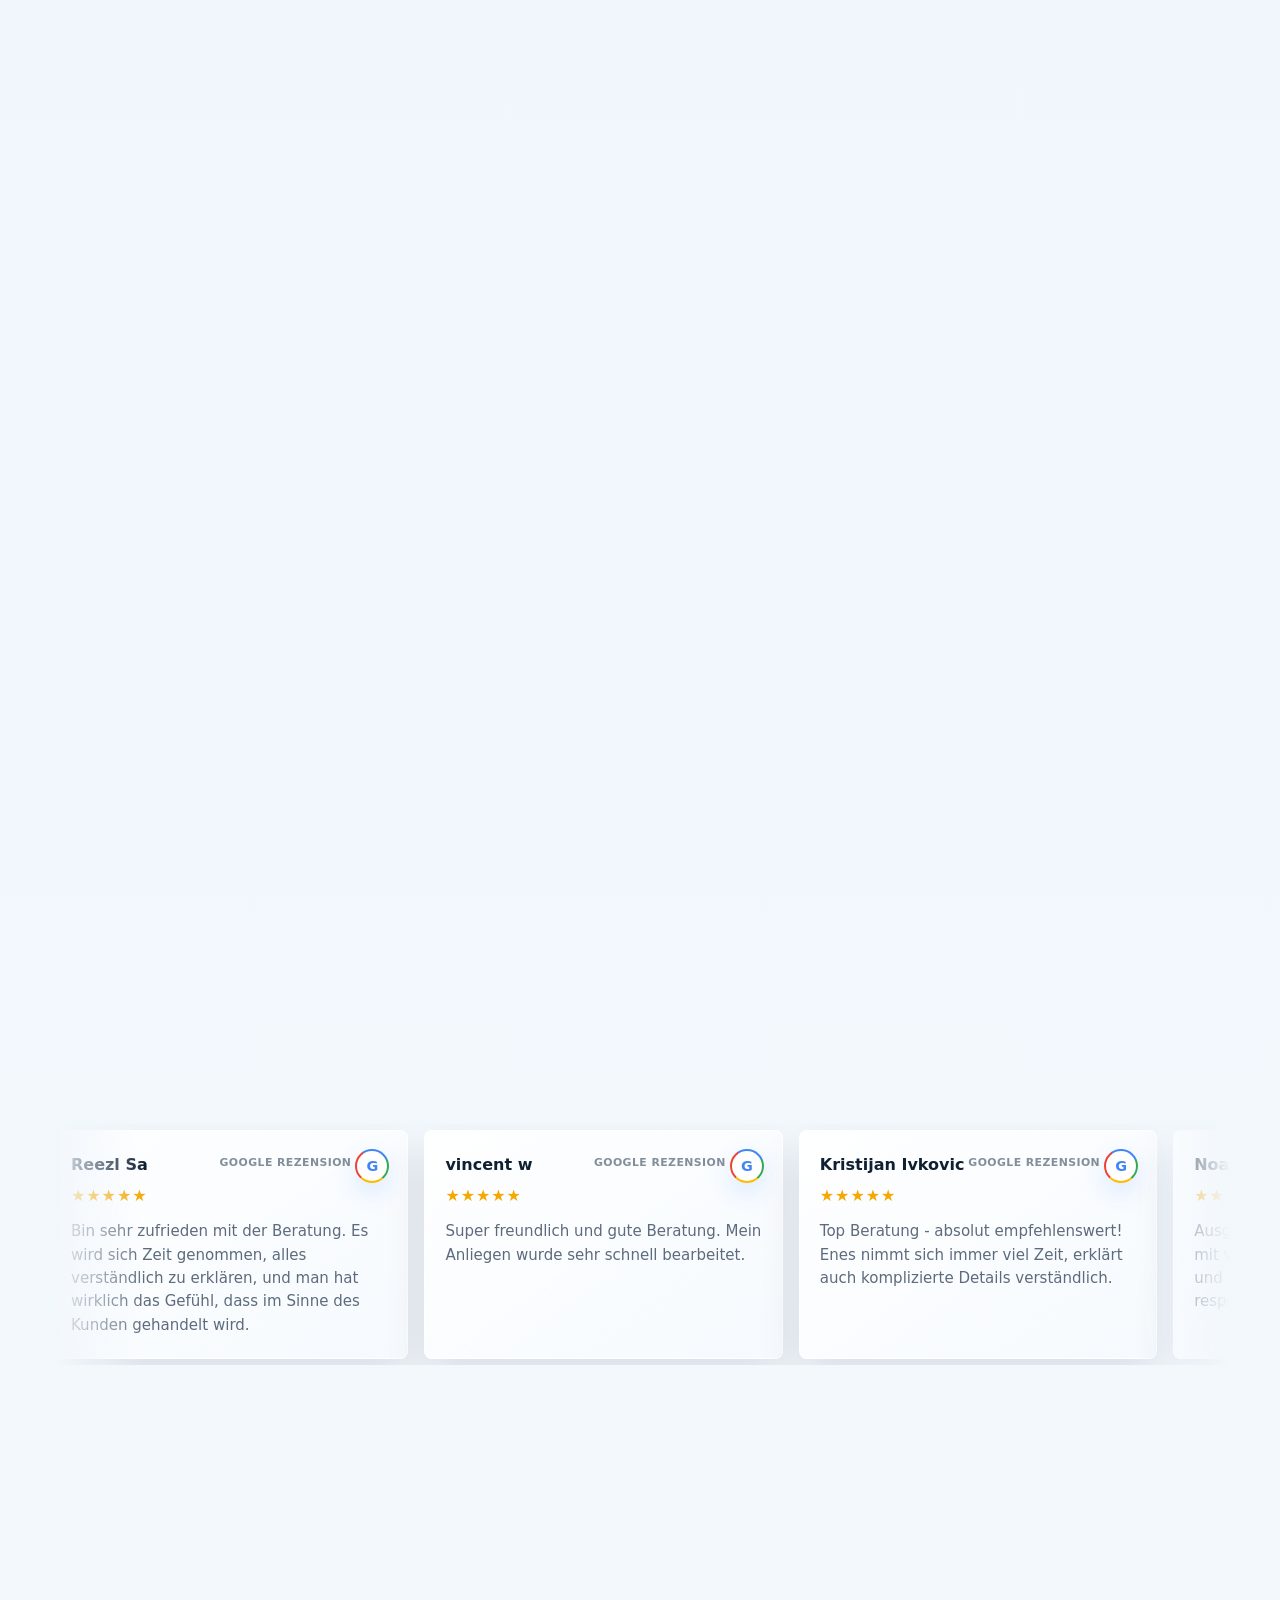
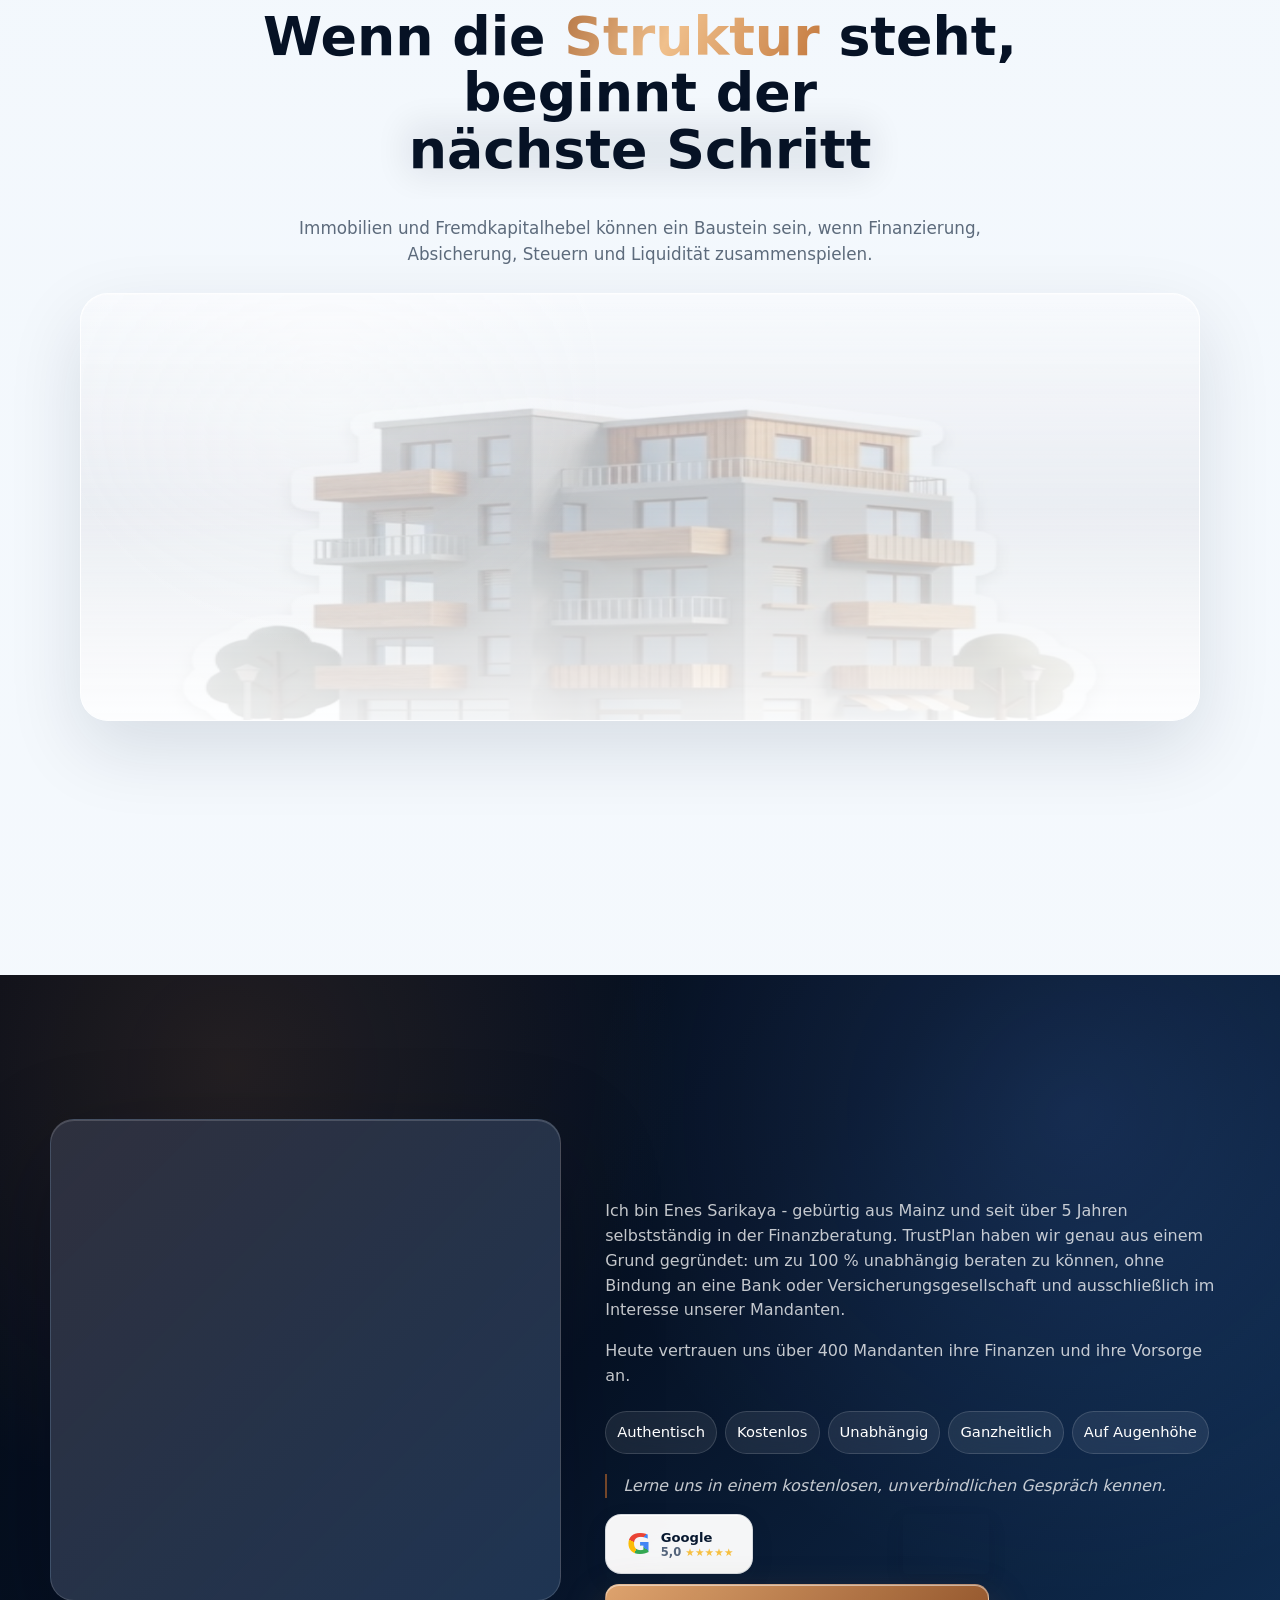
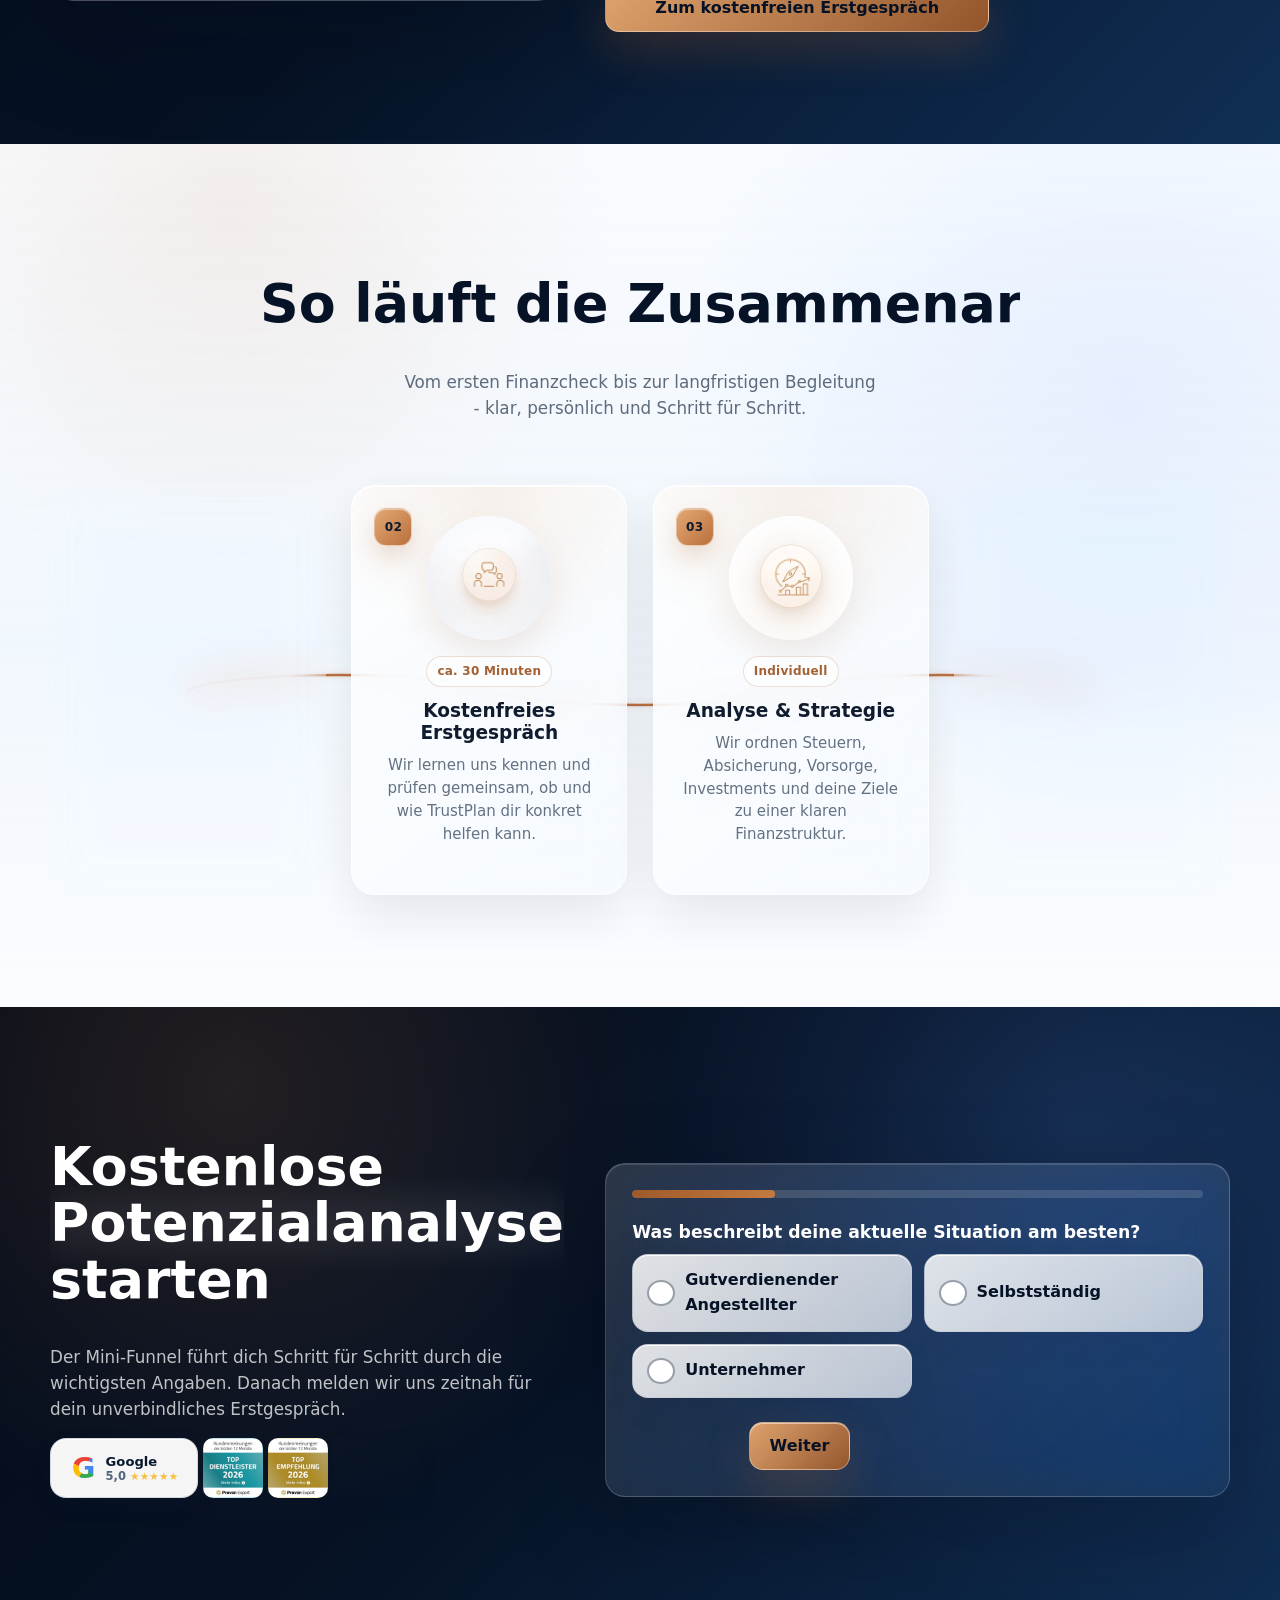
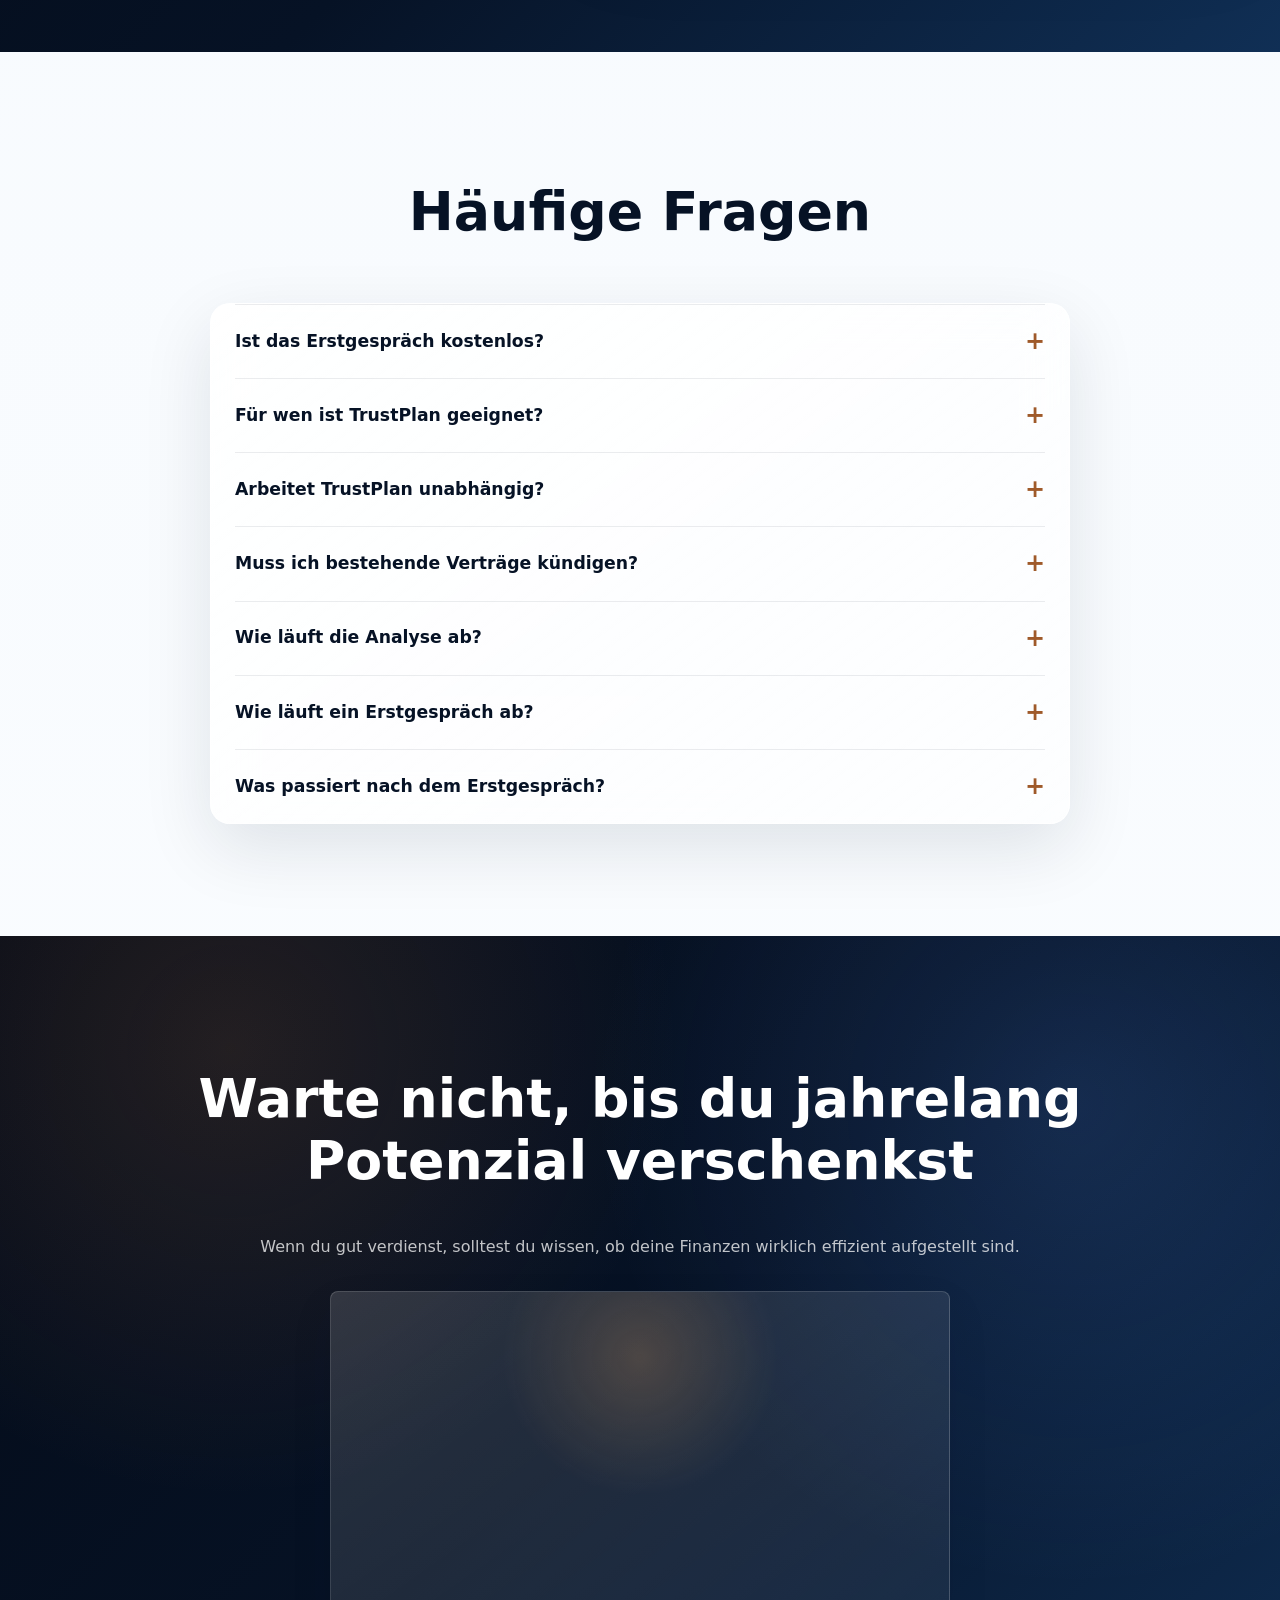
==== commit f89b5537: "Refresh trust badges and testimonial previews" ====
--- a/index.html
+++ b/index.html
@@ -23,8 +23,8 @@
     <meta name="twitter:image" content="https://www.trustplan.de/assets/images/trustplan-og-image.jpg">
     <meta name="twitter:image:alt" content="TrustPlan – Finanzarchitektur für Gutverdiener">
     <meta name="theme-color" content="#07182f">
-    <link rel="preload" href="./assets/css/style.css?v=20260719-trust" as="style">
-    <link rel="stylesheet" href="./assets/css/style.css?v=20260719-trust">
+    <link rel="preload" href="./assets/css/style.css?v=20260806-contact-proof-4" as="style">
+    <link rel="stylesheet" href="./assets/css/style.css?v=20260806-contact-proof-4">
     <script type="application/ld+json">
       {
         "@context": "https://schema.org",
@@ -512,7 +512,7 @@
           <div class="card-grid three testimonial-carousel" aria-label="Video-Testimonials. Seitlich wischen für weitere Videos.">
             <article class="video-card reveal">
               <button class="video-thumb" type="button" data-video="/assets/videos/testimonial-3.mp4" aria-label="Testimonial 3 ansehen">
-                <img src="./assets/images/testimonial-sefa-kara-thumb.webp" alt="Video-Vorschau Sefa Kara Bewertung" loading="lazy" decoding="async" width="315" height="560">
+                <img src="./assets/images/testimonial-sefa-kara-thumb-v2.png" alt="Video-Vorschau Sefa Kara Bewertung" loading="lazy" decoding="async" width="636" height="1134">
                 <span>Video ansehen</span>
               </button>
               <h3>Sefa Kara, 32 Jahre</h3>
@@ -521,7 +521,7 @@
             </article>
             <article class="video-card reveal">
               <button class="video-thumb" type="button" data-video="/assets/videos/testimonial-1.mp4" aria-label="Testimonial 1 ansehen">
-                <img src="./assets/images/testimonial-laura-zepic-thumb.webp" alt="Video-Vorschau Laura Zepic Bewertung" loading="lazy" decoding="async" width="315" height="560">
+                <img src="./assets/images/testimonial-laura-zepic-thumb-v2.png" alt="Video-Vorschau Laura Zepic Bewertung" loading="lazy" decoding="async" width="636" height="1134">
                 <span>Video ansehen</span>
               </button>
               <h3>Laura Zepic, 27 Jahre</h3>
@@ -530,7 +530,7 @@
             </article>
             <article class="video-card reveal">
               <button class="video-thumb" type="button" data-video="/assets/videos/testimonial-2.mp4" aria-label="Testimonial 2 ansehen">
-                <img src="./assets/images/testimonial-melimedics-thumb.webp" alt="Video-Vorschau Melih Kandemir Bewertung" loading="lazy" decoding="async" width="315" height="560">
+                <img src="./assets/images/testimonial-melimedics-thumb-v2.png" alt="Video-Vorschau Melih Kandemir Bewertung" loading="lazy" decoding="async" width="523" height="930">
                 <span>Video ansehen</span>
               </button>
               <h3>Melih Kandemir, 29 Jahre</h3>
@@ -678,10 +678,10 @@
             <div class="cta-trust-signals funnel-trust-signals cta-trust-signals--official" aria-label="Bewertungen und Auszeichnungen von Google und ProvenExpert">
               <a class="google-review-button" href="https://www.google.com/search?sca_esv=d3caeb1c7ee2fe72&amp;sxsrf=APpeQntG4bvHBeHpn_8wjr--iLrekEF3Ow:1783502486710&amp;q=TrustPlan+Finanzkonzepte+Rezensionen&amp;si=APenkKm7iecQ4G6P-TsbSMFKIQtv3EFIqRAFw-i8uEbk55Z-_063R5fz_pcASmtWEHIdpiaSfcM192M0TLqE7zl8o7d3tzkHORbM1gDWHCwkmUI0fpfohoU%3D&amp;uds=AJ5uw195omnGJ76DOhPThDoE1qc-TyXd6lywgsi6Vb_e4SkCA7IdnO1z1lFGWMvnApg1ueYqSzrmG7tlu2X8tsATW0WiBTuCm3t05FpUq-0bWUEDDY4g5RD6YL__OtQOf-z7awpuQqtB5q7vzalq4VGApnEAzEMNvw&amp;sa=X&amp;ved=2ahUKEwidlLTB4MKVAxXAX_EDHVl-AykQ3PALegQILxAF&amp;biw=1440&amp;bih=778&amp;dpr=2" target="_blank" rel="noopener noreferrer" aria-label="Google Bewertungen von TrustPlan Finanzkonzepte ansehen"><span class="google-rating-mark" aria-hidden="true">G</span><span class="google-rating-copy"><strong>Google</strong><span>5,0 <i aria-hidden="true">★★★★★</i></span></span></a>
           <a class="cta-provenexpert-official-badge" href="https://www.provenexpert.com/trustplan-finanzkonzepte/?utm_source=Badge&amp;utm_medium=Badge&amp;utm_campaign=Badge" target="_blank" rel="noopener noreferrer" aria-label="ProvenExpert-Auszeichnung Top Dienstleister von TrustPlan Finanzkonzepte ansehen">
-            <img src="https://www.provenexpert.com/profile/de-de/awards-2026/topservice.svg" width="300" height="300" alt="ProvenExpert-Auszeichnung Top Dienstleister für TrustPlan Finanzkonzepte" loading="lazy">
+            <img src="./assets/images/provenexpert-top-dienstleister-2026.png" width="720" height="720" alt="ProvenExpert-Auszeichnung Top Dienstleister für TrustPlan Finanzkonzepte" loading="lazy">
           </a>
           <a class="cta-provenexpert-official-badge" href="https://www.provenexpert.com/trustplan-finanzkonzepte/?utm_source=Badge&amp;utm_medium=Badge&amp;utm_campaign=Badge" target="_blank" rel="noopener noreferrer" aria-label="ProvenExpert-Auszeichnung Top Empfehlung von TrustPlan Finanzkonzepte ansehen">
-            <img src="https://www.provenexpert.com/profile/de-de/awards-2026/toprecommendation.svg" width="300" height="300" alt="ProvenExpert-Auszeichnung Top Empfehlung für TrustPlan Finanzkonzepte" loading="lazy">
+            <img src="./assets/images/provenexpert-top-empfehlung-2026.png" width="720" height="720" alt="ProvenExpert-Auszeichnung Top Empfehlung für TrustPlan Finanzkonzepte" loading="lazy">
           </a>
               <a class="cta-provenexpert-review-seal" href="https://www.provenexpert.com/trustplan-finanzkonzepte/?utm_source=Widget&amp;utm_medium=Widget&amp;utm_campaign=Widget" title="Kundenbewertungen &amp; Erfahrungen zu TrustPlan Finanzkonzepte. Mehr Infos anzeigen." target="_blank" rel="noopener noreferrer" aria-label="ProvenExpert Kundenbewertungen von TrustPlan Finanzkonzepte ansehen"><img src="https://images.provenexpert.com/33/cd/4de9e94d826434cceee4d31c27dc/widget_landscape_300_de_0.png" width="300" height="250" alt="Erfahrungen und Bewertungen zu TrustPlan Finanzkonzepte" loading="lazy"></a>
             </div>
@@ -829,6 +829,6 @@
       </div>
     </div>
 
-    <script src="./assets/js/main.js?v=20260719-trust" defer></script>
+    <script src="./assets/js/main.js?v=20260806-mobile-titles-2" defer></script>
   </body>
 </html>
--- a/assets/css/style.css
+++ b/assets/css/style.css
@@ -5727,6 +5727,16 @@
   }
 }
 
+.title-break-mobile {
+  display: none;
+}
+
+@media (max-width: 768px) {
+  .title-break-mobile {
+    display: block;
+  }
+}
+
 @media (max-width: 768px) {
   .section {
     padding: 78px 0;
@@ -9718,21 +9728,60 @@
   flex-wrap: nowrap !important;
 }
 
+/* Contact proof: portrait first, awards directly beneath it. */
+.contact-proof-block {
+  display: flex !important;
+  flex-direction: column;
+  align-items: center;
+  gap: 8px !important;
+  width: min(100%, 430px) !important;
+  position: relative;
+  padding: 0 !important;
+  border: 0;
+  border-radius: 0;
+  background: transparent;
+}
+
+.contact-proof-block .contact-funnel-people {
+  width: 252px !important;
+  height: auto !important;
+  aspect-ratio: 1225 / 1284;
+  display: block;
+  overflow: visible;
+  border-radius: 0;
+  background: transparent;
+}
+
+.contact-proof-block .contact-funnel-people img {
+  display: block;
+  width: 100% !important;
+  max-width: 100% !important;
+  height: auto !important;
+}
+
+.contact-proof-block .cta-trust-signals {
+  width: fit-content !important;
+  position: absolute;
+  z-index: 1;
+  left: 50%;
+  bottom: -10px;
+  transform: translateX(-50%);
+  justify-content: center !important;
+}
+
 @media (max-width: 768px) {
   .contact-proof-block {
-    grid-template-columns: 64px minmax(0, 1fr) !important;
     gap: 6px !important;
-    padding: 8px !important;
+    padding: 0 !important;
   }
 
   .contact-proof-block .contact-funnel-people {
-    width: 64px !important;
-    height: 86px !important;
-    justify-self: start;
+    width: 187px !important;
+    height: auto !important;
   }
 
   .contact-proof-block .contact-funnel-people img {
-    width: 74px !important;
+    width: 100% !important;
   }
 
   .contact-proof-block .cta-trust-signals {
@@ -9740,7 +9789,8 @@
     display: flex !important;
     gap: 2px !important;
     align-items: center;
-    justify-content: flex-start !important;
+    bottom: -8px;
+    justify-content: center !important;
     flex-wrap: nowrap !important;
   }
 
--- a/assets/css/style.css
+++ b/assets/css/style.css
@@ -5727,6 +5727,16 @@
   }
 }
 
+.title-break-mobile {
+  display: none;
+}
+
+@media (max-width: 768px) {
+  .title-break-mobile {
+    display: block;
+  }
+}
+
 @media (max-width: 768px) {
   .section {
     padding: 78px 0;
@@ -9718,21 +9728,60 @@
   flex-wrap: nowrap !important;
 }
 
+/* Contact proof: portrait first, awards directly beneath it. */
+.contact-proof-block {
+  display: flex !important;
+  flex-direction: column;
+  align-items: center;
+  gap: 8px !important;
+  width: min(100%, 430px) !important;
+  position: relative;
+  padding: 0 !important;
+  border: 0;
+  border-radius: 0;
+  background: transparent;
+}
+
+.contact-proof-block .contact-funnel-people {
+  width: 252px !important;
+  height: auto !important;
+  aspect-ratio: 1225 / 1284;
+  display: block;
+  overflow: visible;
+  border-radius: 0;
+  background: transparent;
+}
+
+.contact-proof-block .contact-funnel-people img {
+  display: block;
+  width: 100% !important;
+  max-width: 100% !important;
+  height: auto !important;
+}
+
+.contact-proof-block .cta-trust-signals {
+  width: fit-content !important;
+  position: absolute;
+  z-index: 1;
+  left: 50%;
+  bottom: -10px;
+  transform: translateX(-50%);
+  justify-content: center !important;
+}
+
 @media (max-width: 768px) {
   .contact-proof-block {
-    grid-template-columns: 64px minmax(0, 1fr) !important;
     gap: 6px !important;
-    padding: 8px !important;
+    padding: 0 !important;
   }
 
   .contact-proof-block .contact-funnel-people {
-    width: 64px !important;
-    height: 86px !important;
-    justify-self: start;
+    width: 187px !important;
+    height: auto !important;
   }
 
   .contact-proof-block .contact-funnel-people img {
-    width: 74px !important;
+    width: 100% !important;
   }
 
   .contact-proof-block .cta-trust-signals {
@@ -9740,7 +9789,8 @@
     display: flex !important;
     gap: 2px !important;
     align-items: center;
-    justify-content: flex-start !important;
+    bottom: -8px;
+    justify-content: center !important;
     flex-wrap: nowrap !important;
   }
 
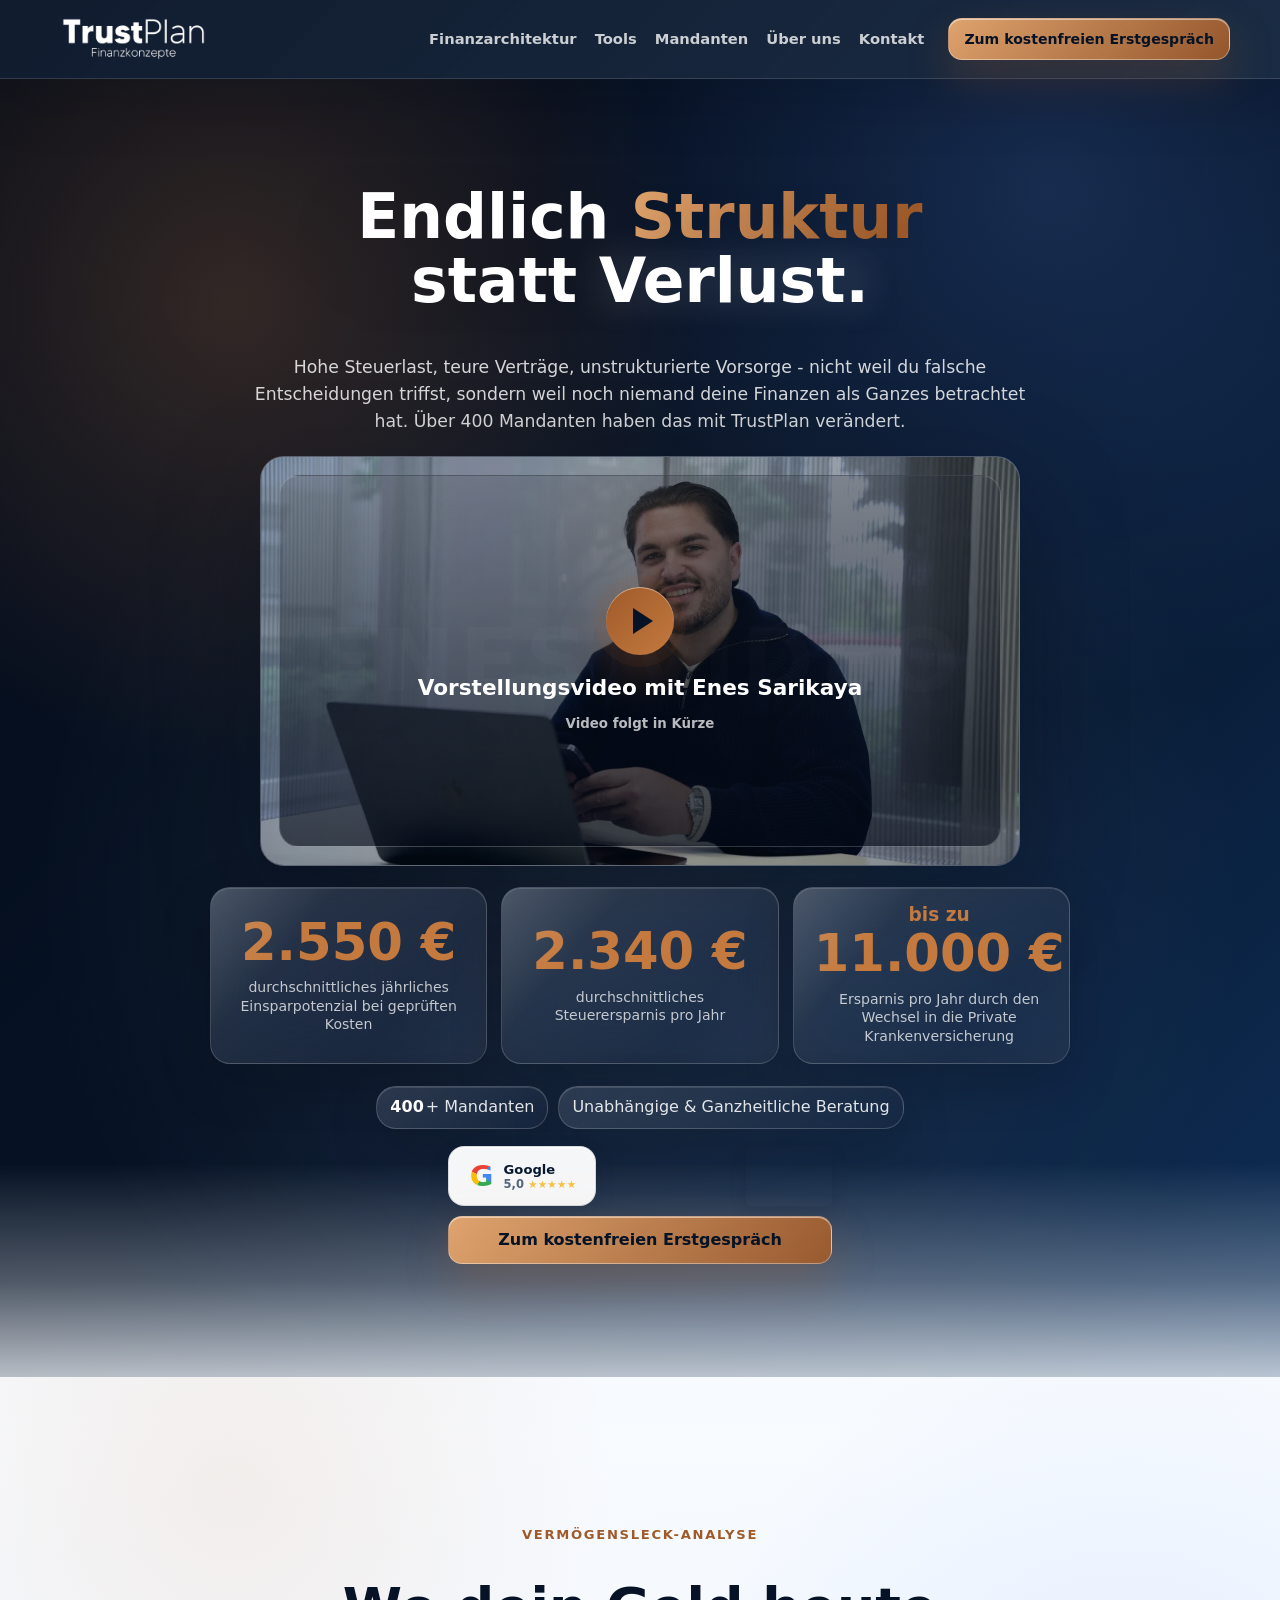
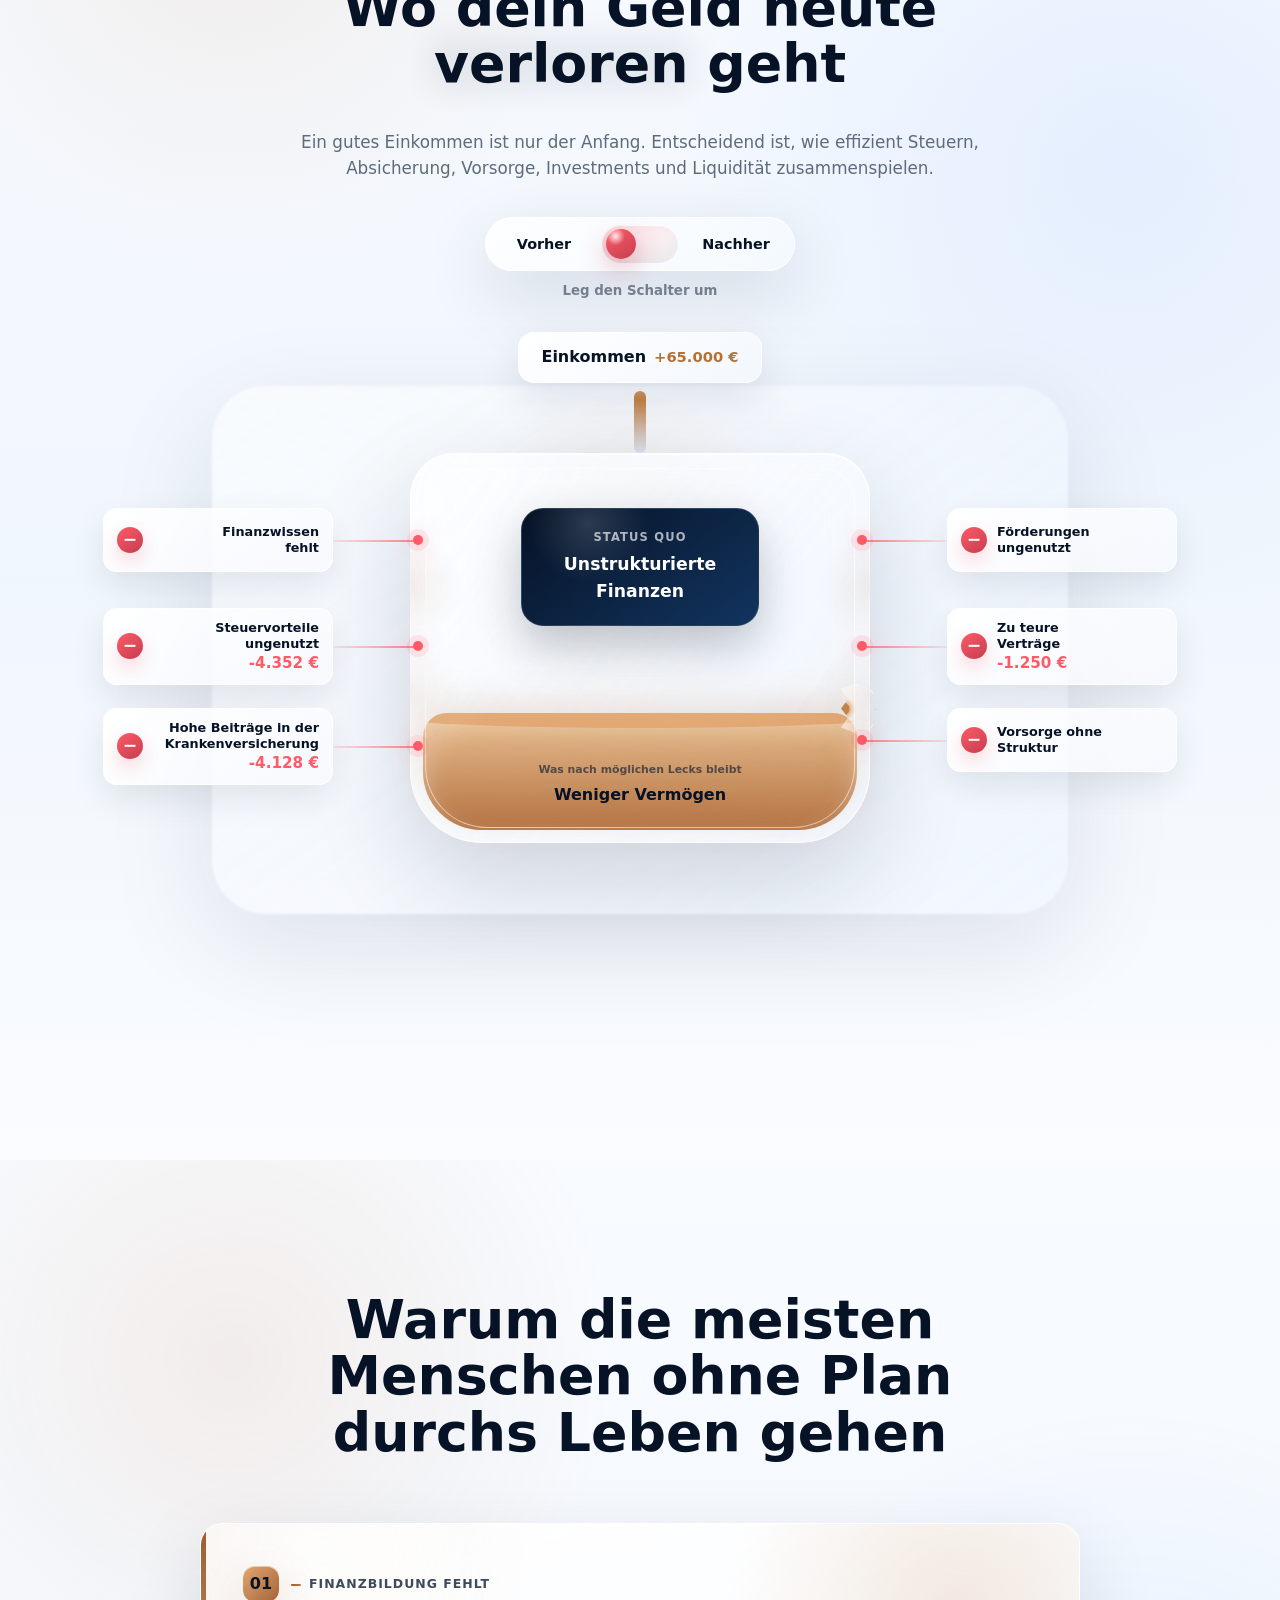
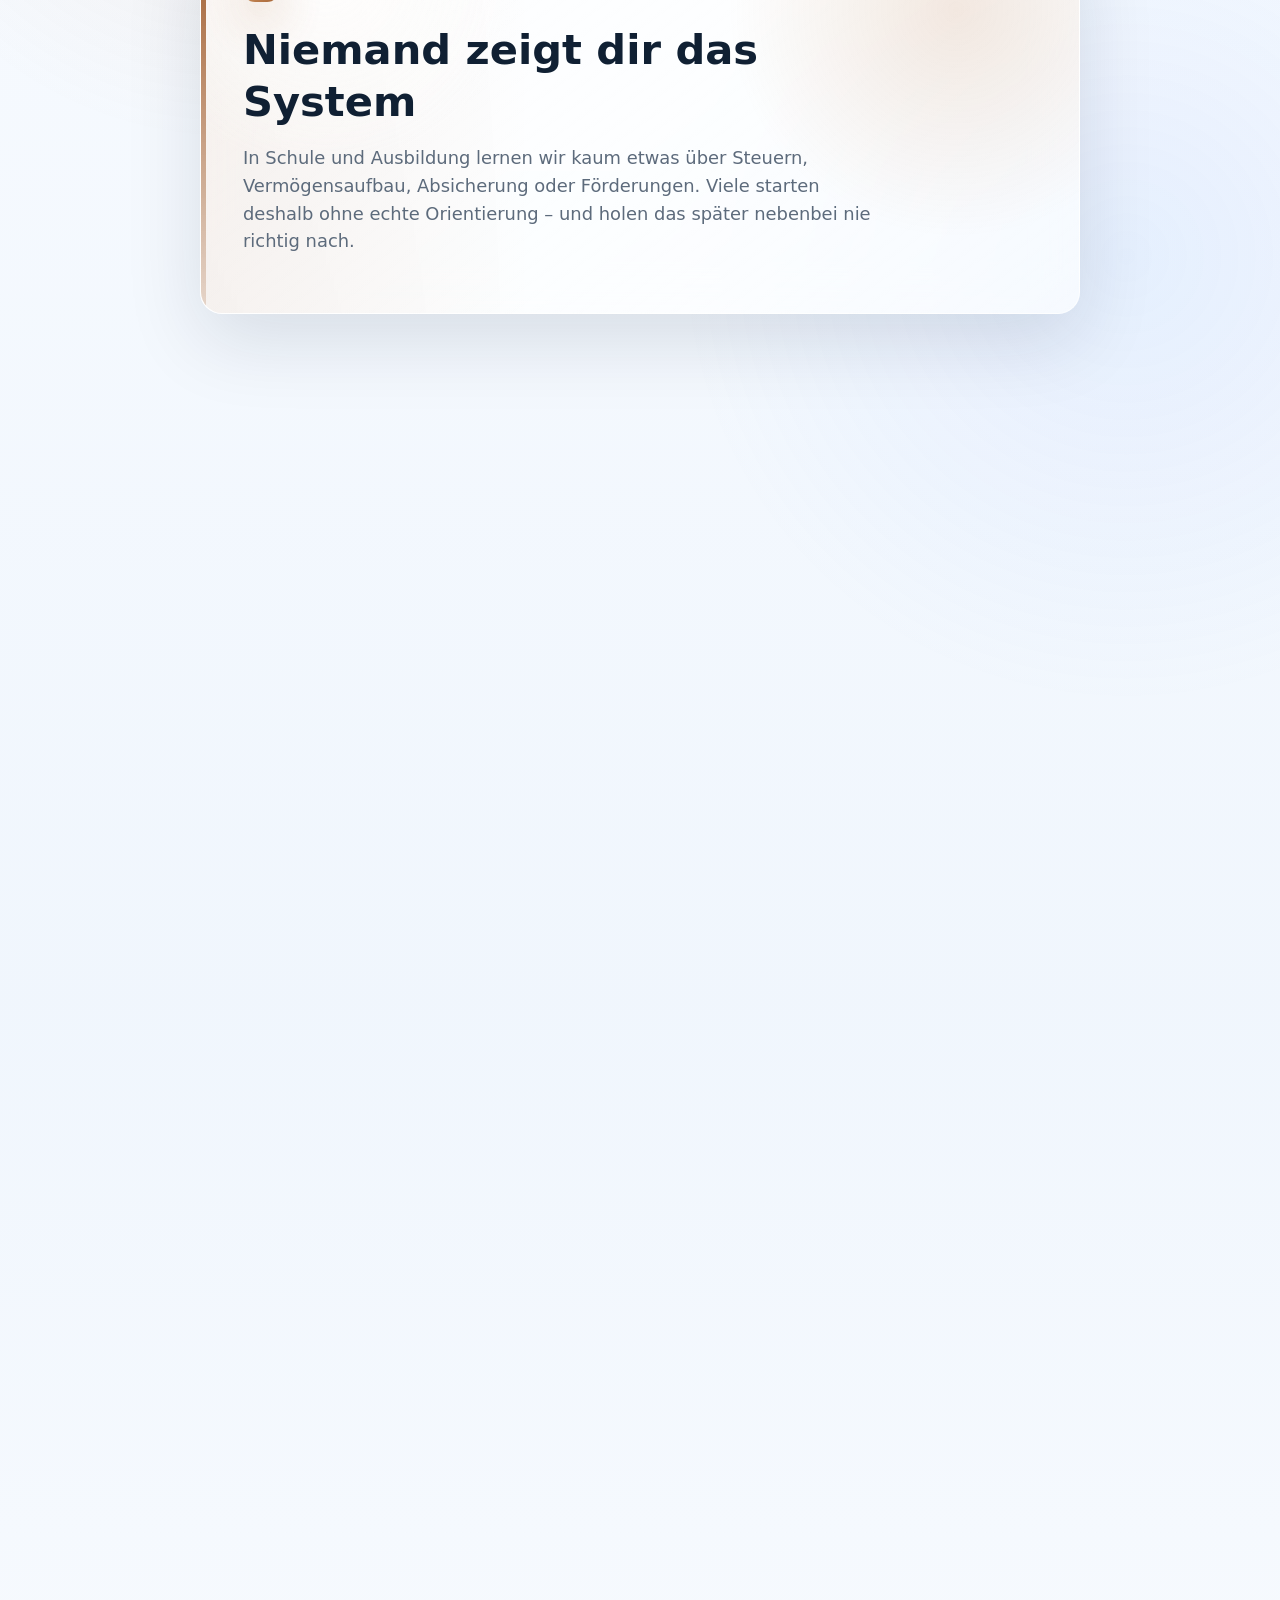
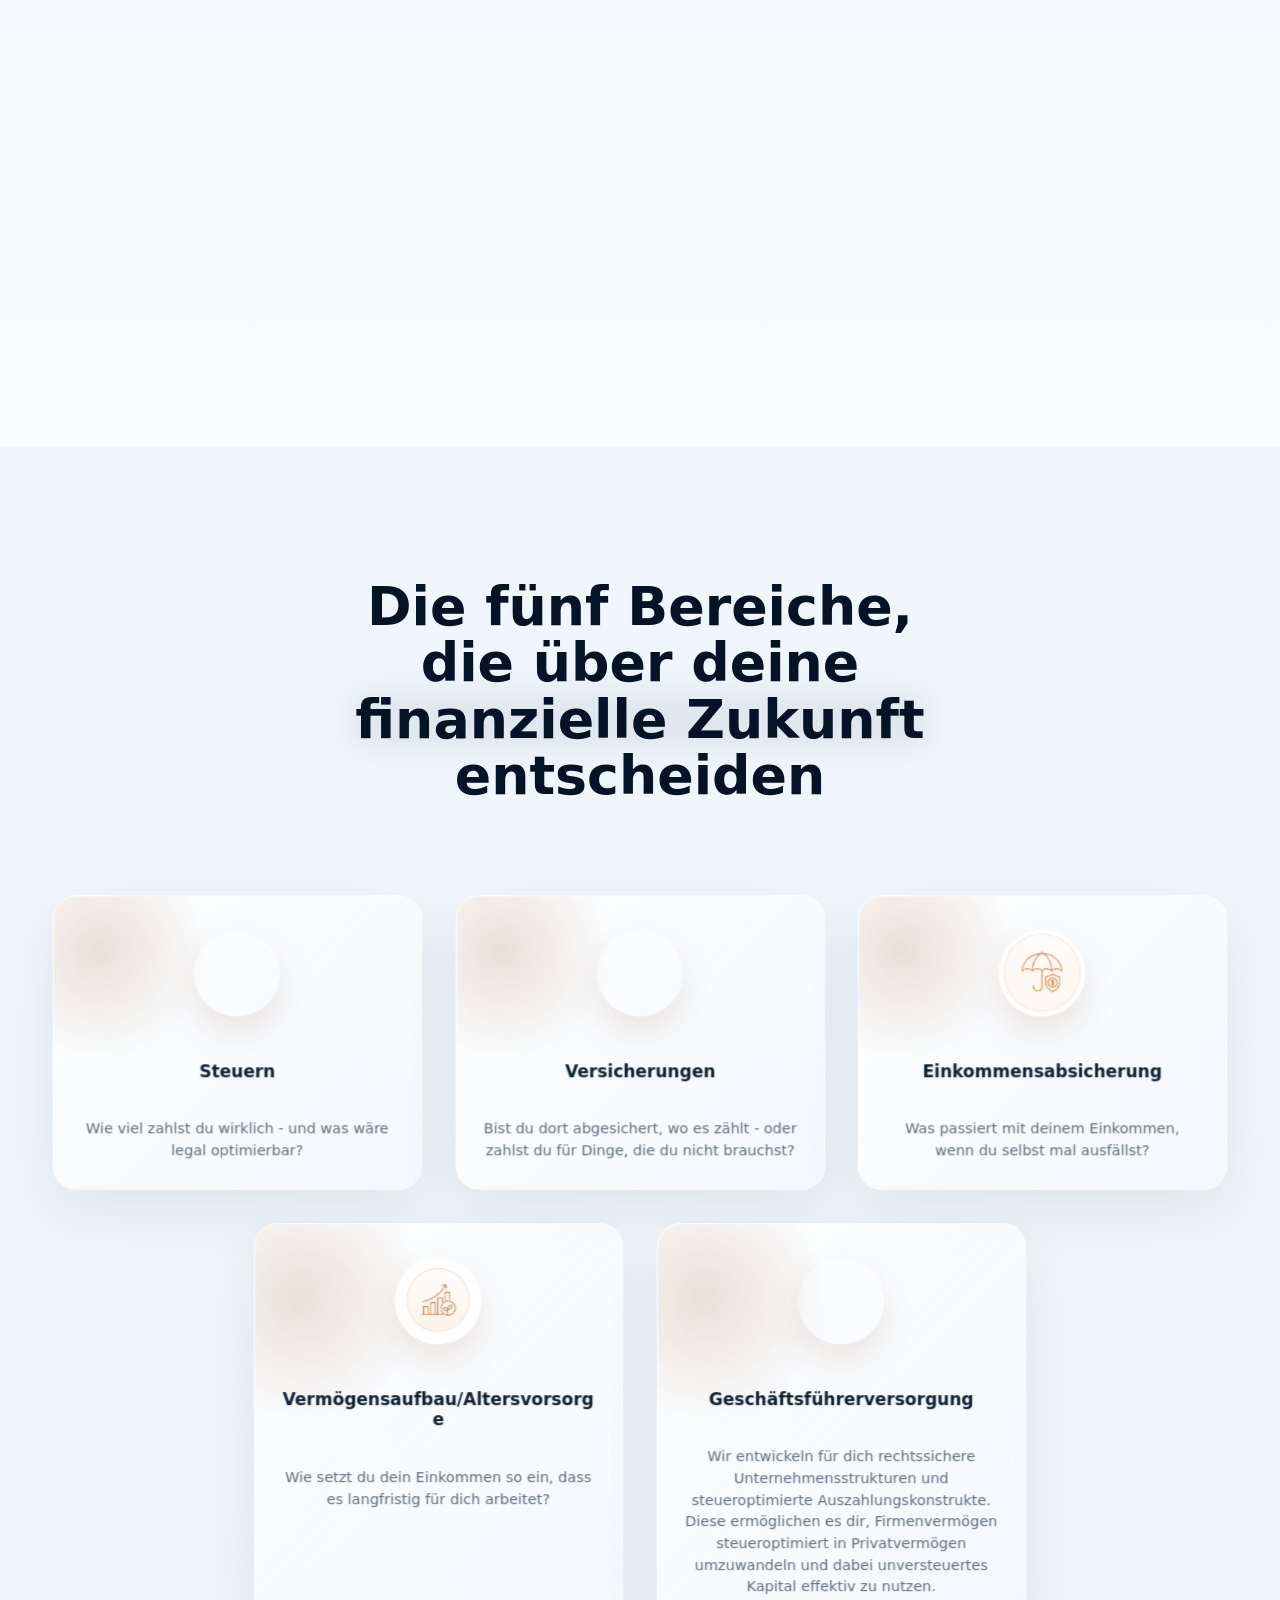
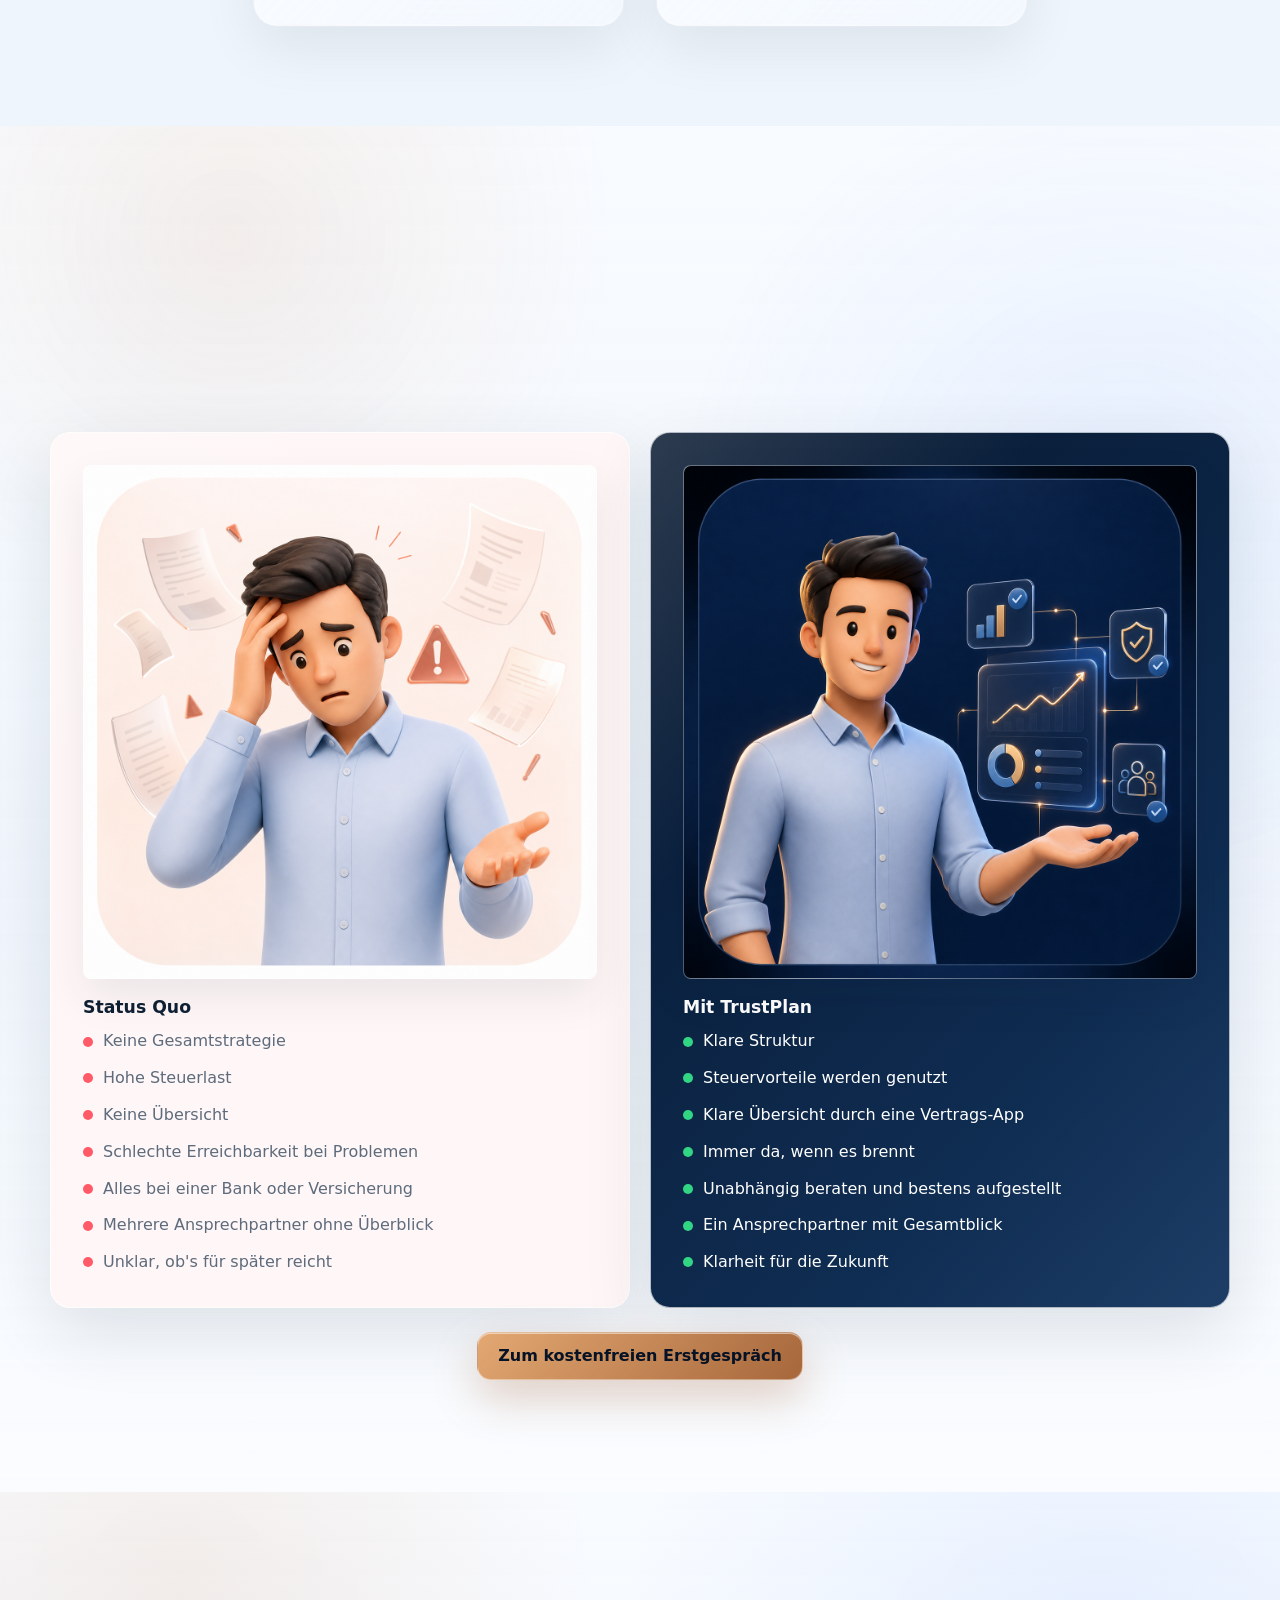
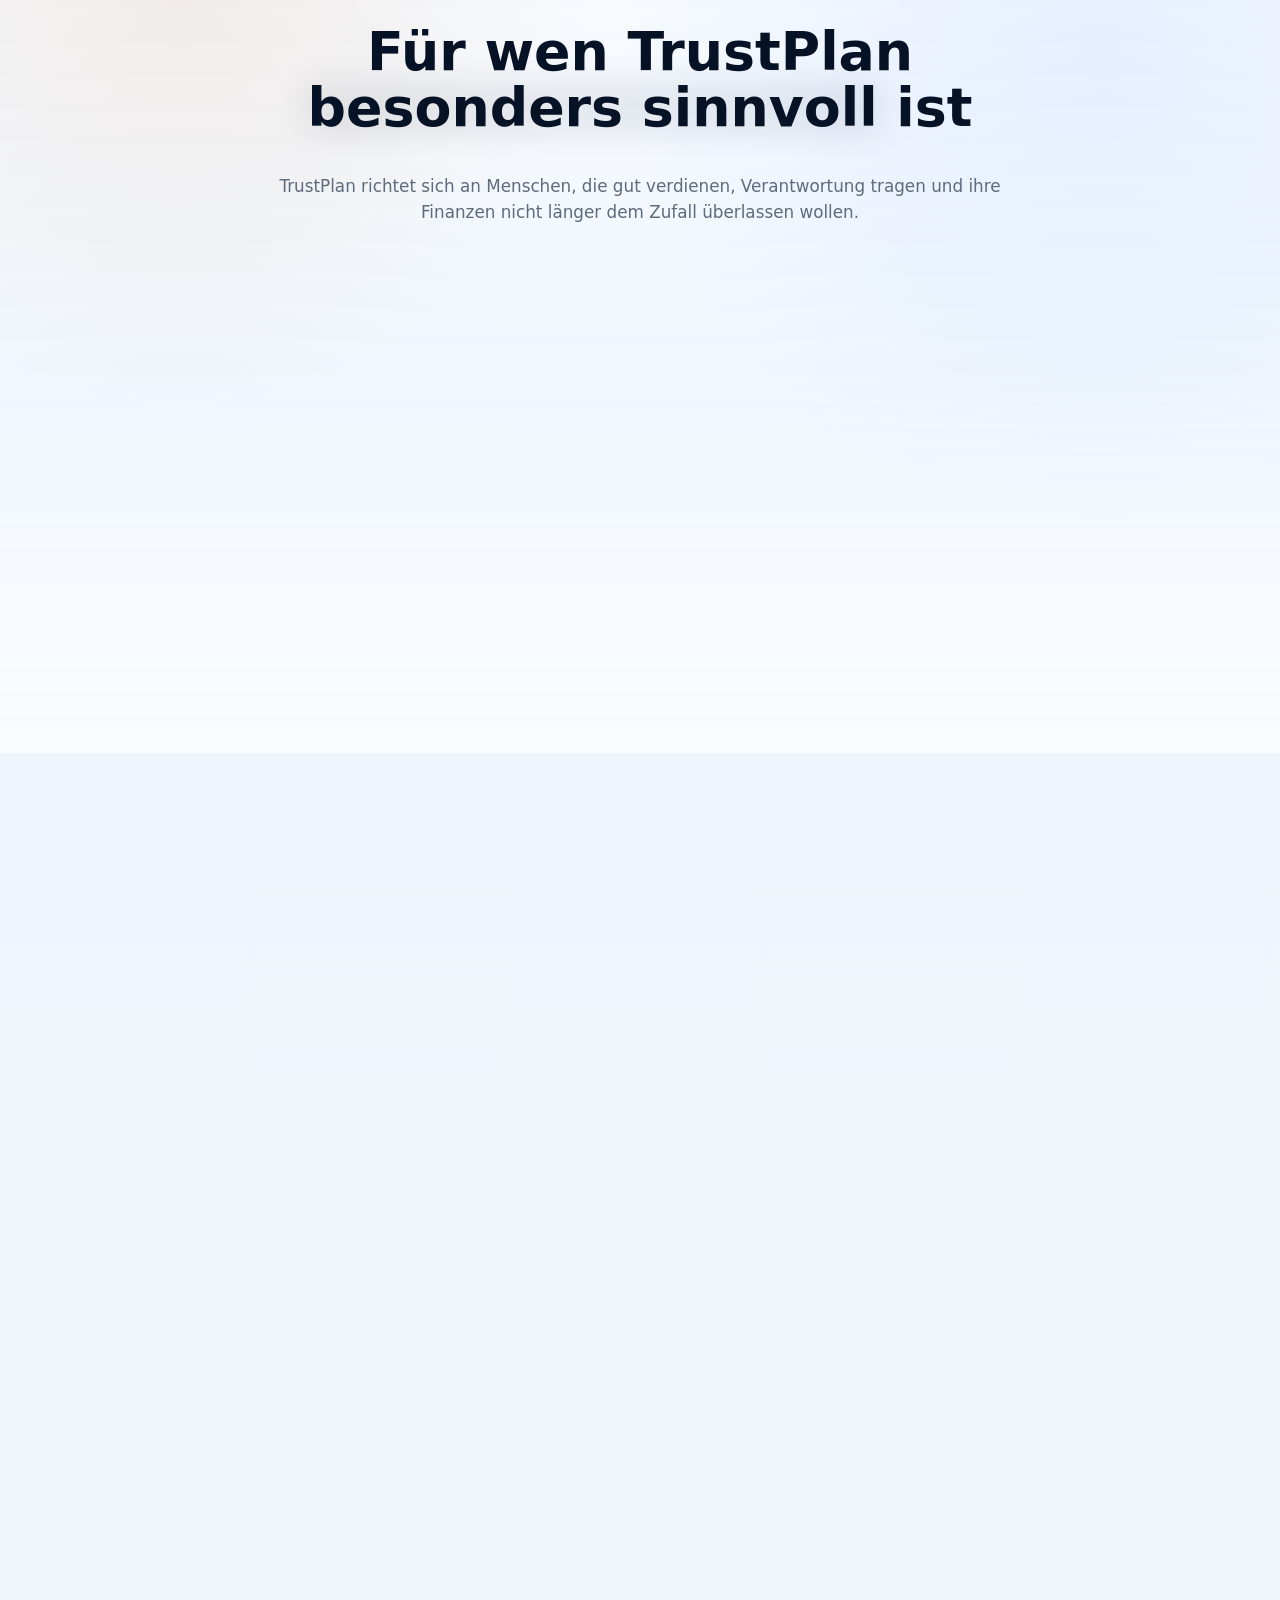
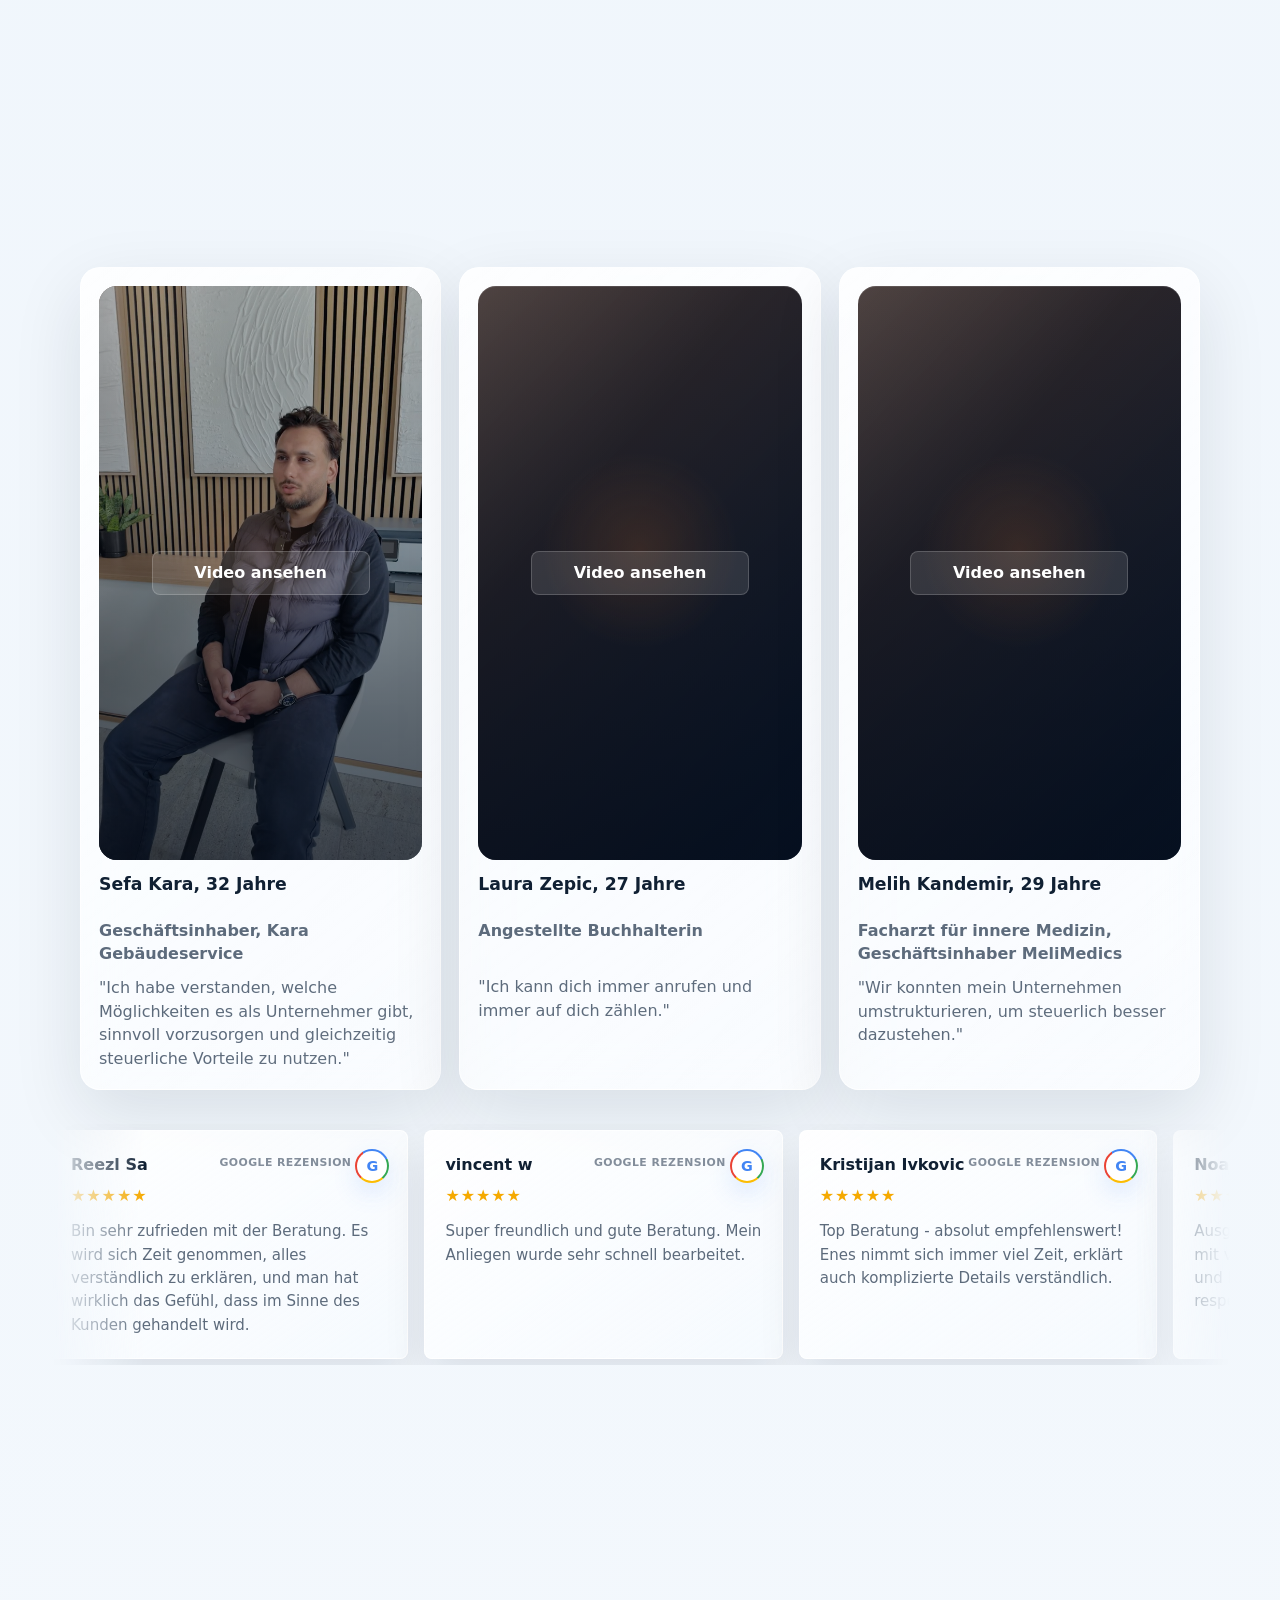
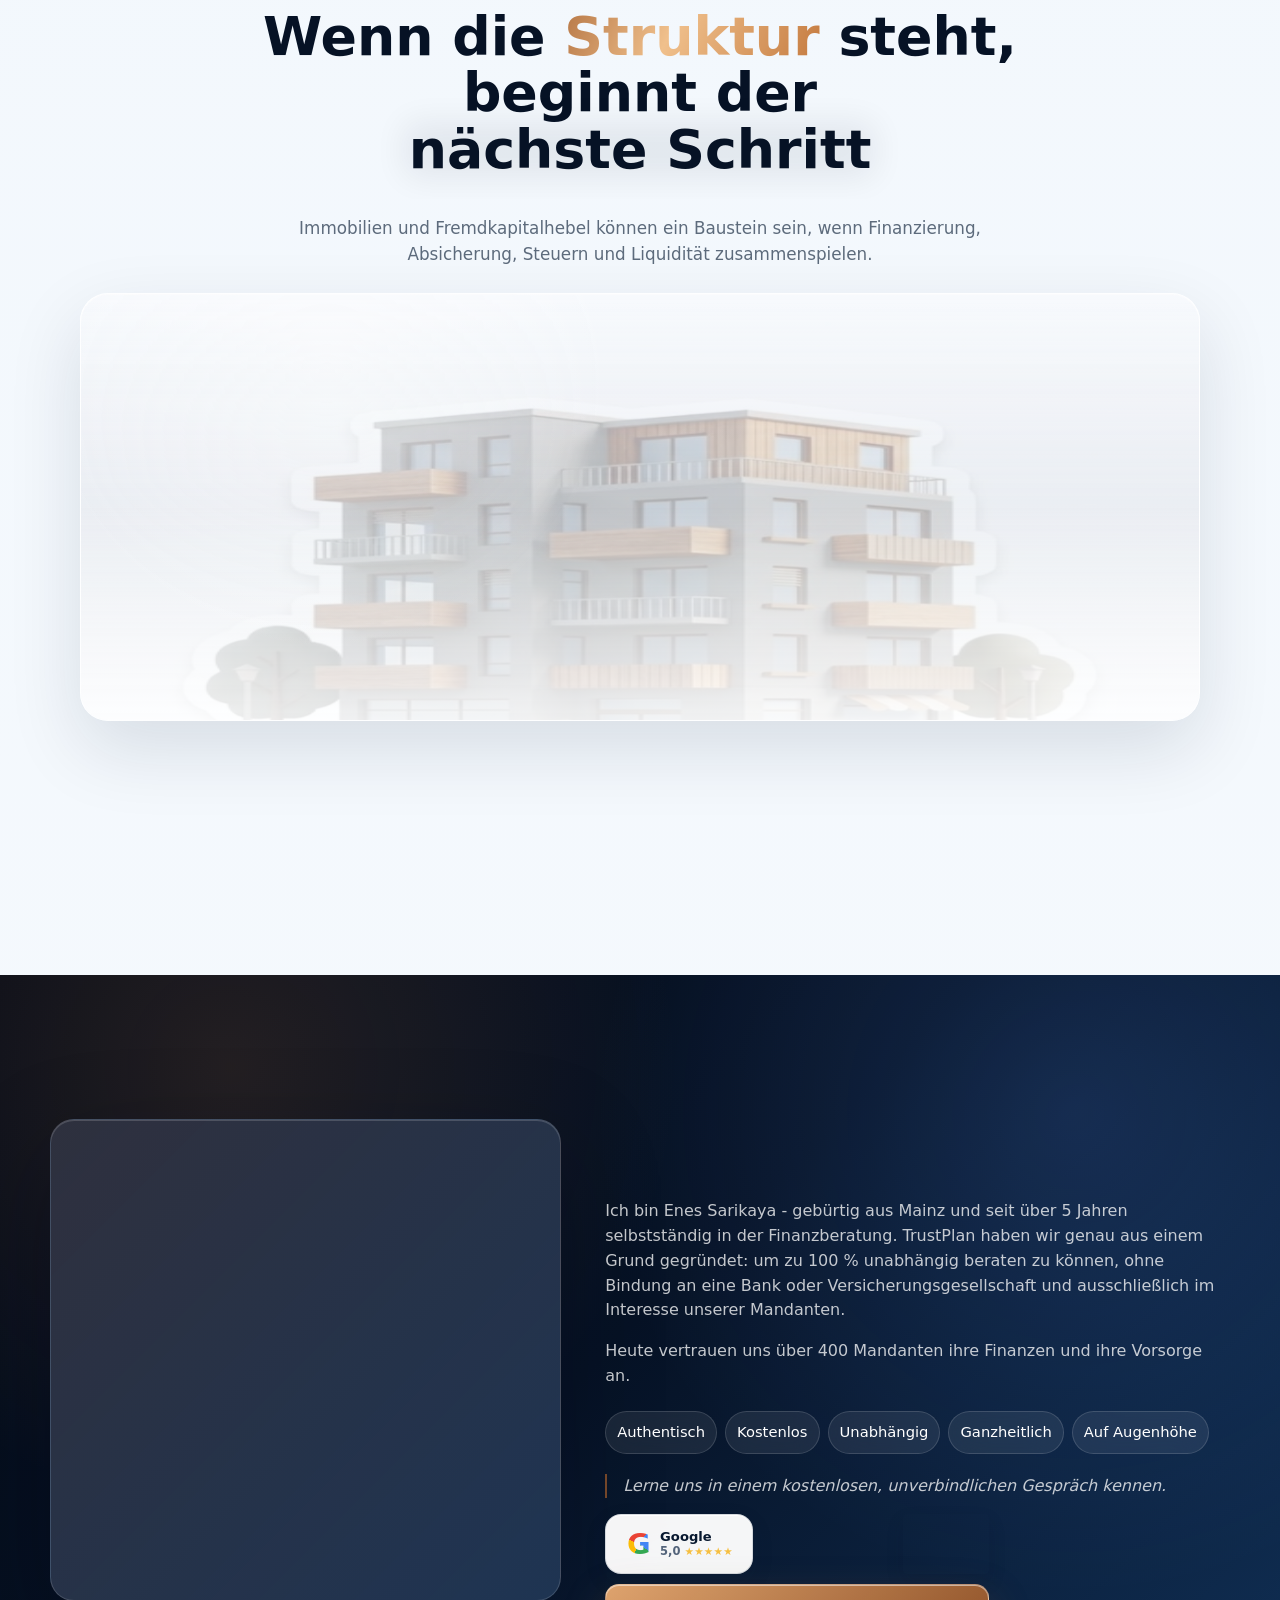
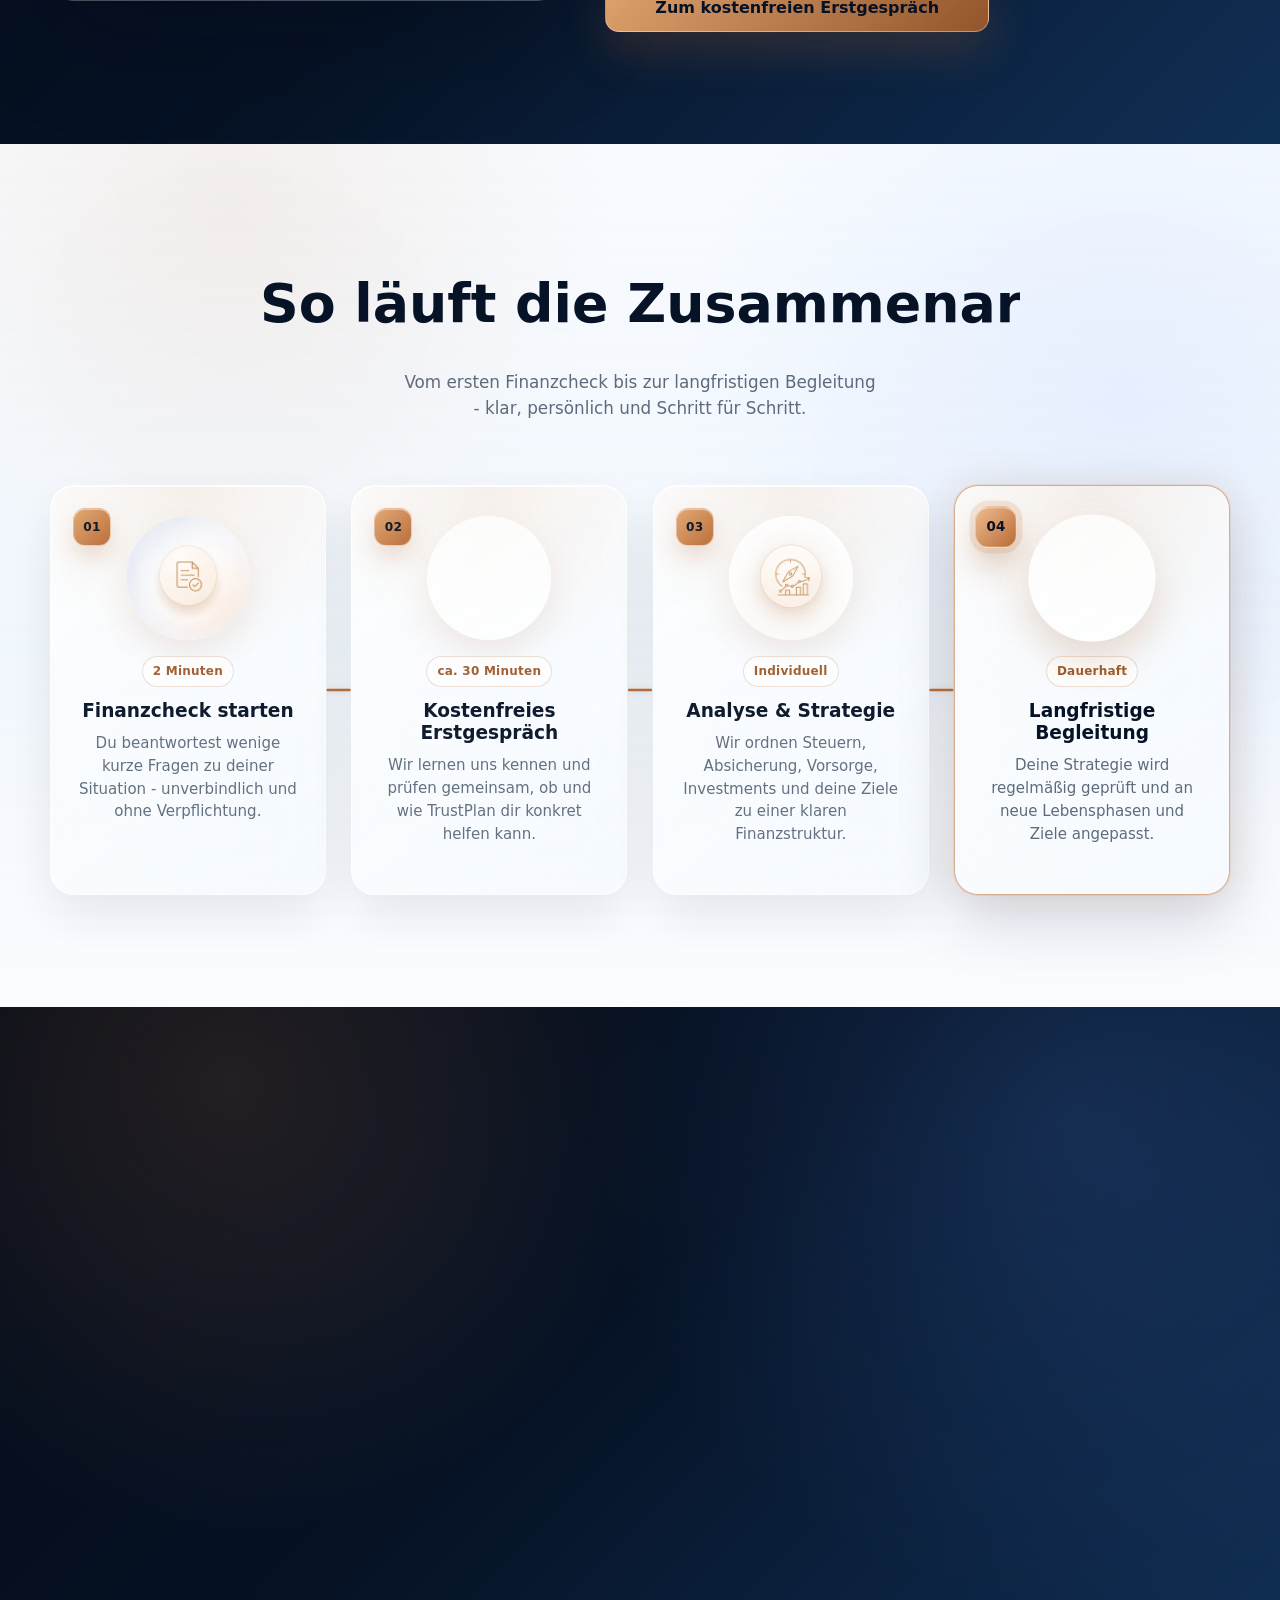
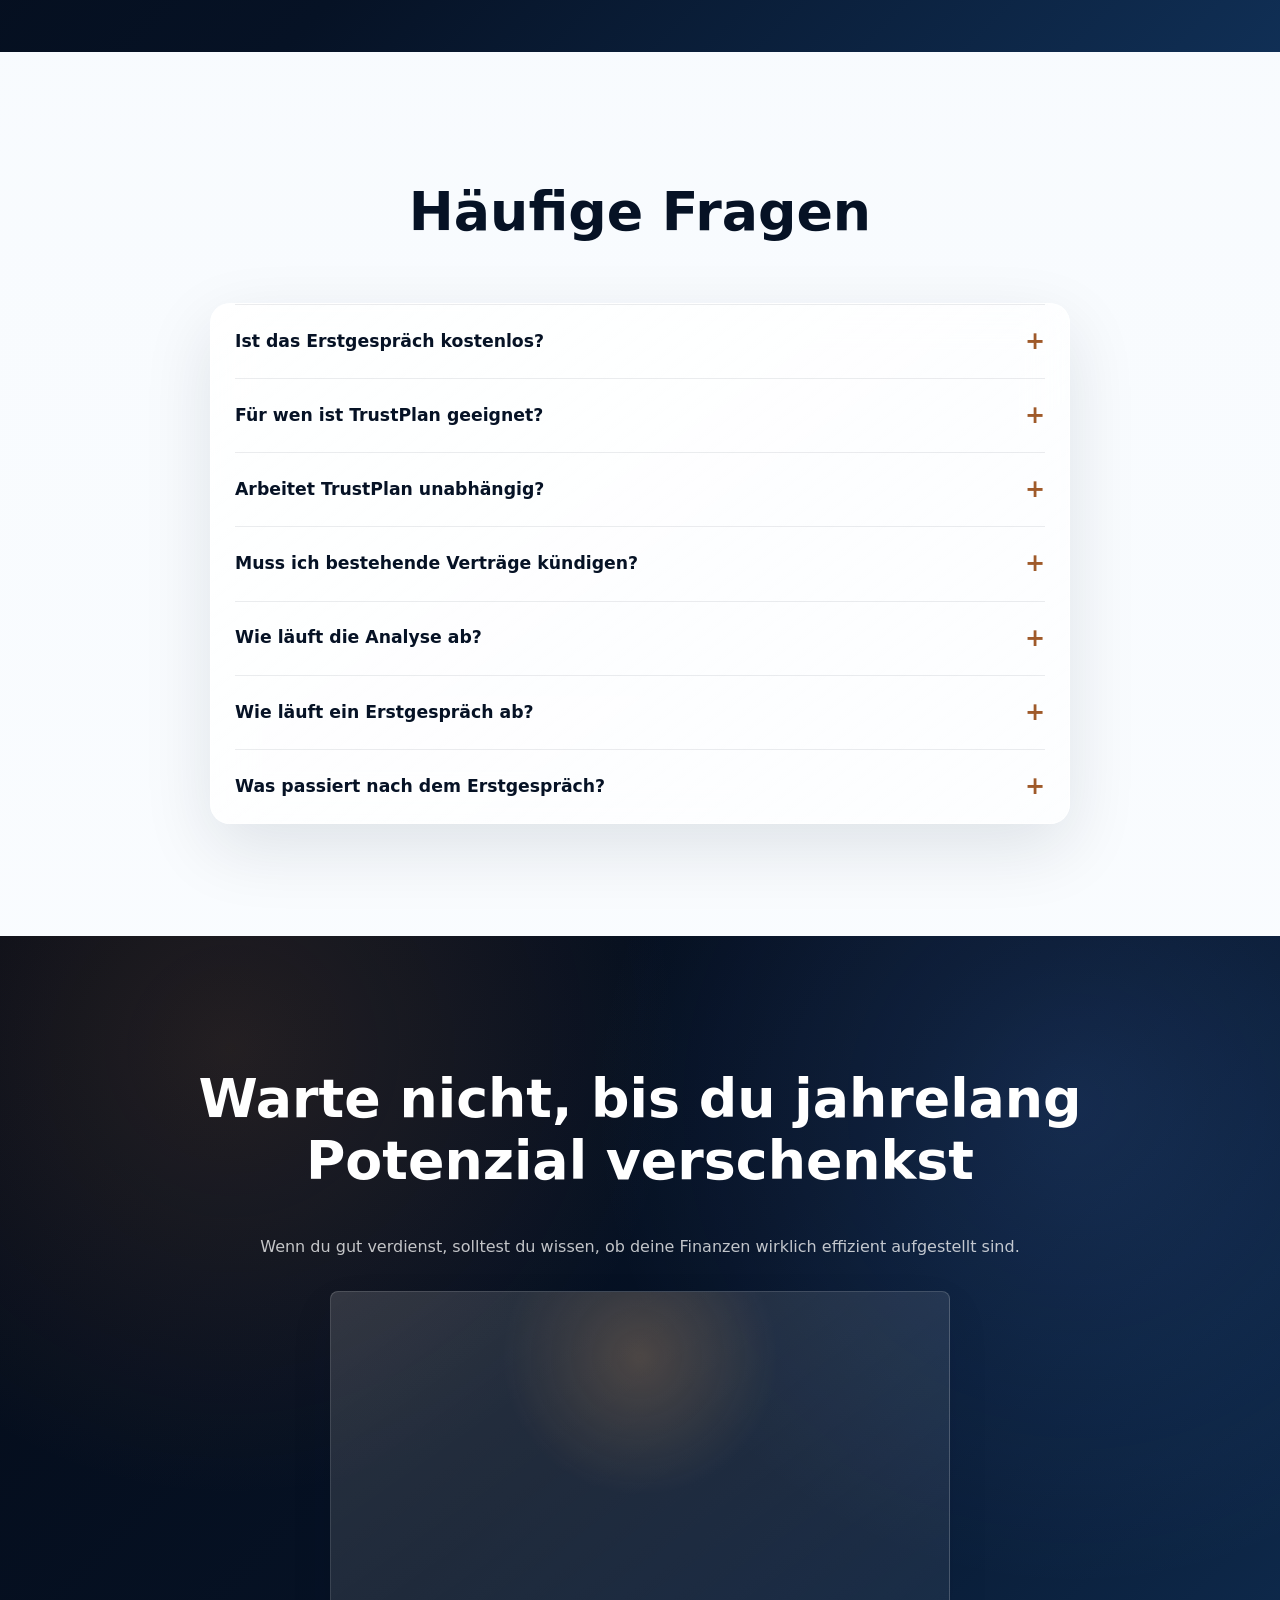
==== commit f452e6f6: "Refine process flow layout" ====
--- a/index.html
+++ b/index.html
@@ -23,8 +23,8 @@
     <meta name="twitter:image" content="https://www.trustplan.de/assets/images/trustplan-og-image.jpg">
     <meta name="twitter:image:alt" content="TrustPlan – Finanzarchitektur für Gutverdiener">
     <meta name="theme-color" content="#07182f">
-    <link rel="preload" href="./assets/css/style.css?v=20260806-contact-proof-4" as="style">
-    <link rel="stylesheet" href="./assets/css/style.css?v=20260806-contact-proof-4">
+    <link rel="preload" href="./assets/css/style.css?v=20260806-process-copy" as="style">
+    <link rel="stylesheet" href="./assets/css/style.css?v=20260806-process-copy">
     <script type="application/ld+json">
       {
         "@context": "https://schema.org",
@@ -621,7 +621,7 @@
         <div class="container">
           <div class="section-heading">
             <h2>So läuft die Zusammenarbeit ab</h2>
-            <p>Vom ersten Finanzcheck bis zur langfristigen Begleitung<br> - klar, persönlich und Schritt für Schritt.</p>
+            <p>Vom ersten Finanzcheck <br class="title-break-mobile">bis zur langfristigen Begleitung<br> - klar, persönlich und Schritt für Schritt.</p>
           </div>
           <div class="process-journey" aria-label="Vier Schritte der Zusammenarbeit">
             <svg class="process-line" aria-hidden="true" viewBox="0 0 100 100" preserveAspectRatio="none">
@@ -829,6 +829,6 @@
       </div>
     </div>
 
-    <script src="./assets/js/main.js?v=20260806-mobile-titles-2" defer></script>
+    <script src="./assets/js/main.js?v=20260806-process-line" defer></script>
   </body>
 </html>
--- a/assets/css/style.css
+++ b/assets/css/style.css
@@ -8086,6 +8086,11 @@
 }
 
 @media (max-width: 640px) {
+  .process-section .section-heading p {
+    max-width: 34ch;
+    text-wrap: balance;
+  }
+
   .process-journey {
     margin-top: 34px;
     padding-left: 34px;
--- a/assets/css/style.css
+++ b/assets/css/style.css
@@ -8086,6 +8086,11 @@
 }
 
 @media (max-width: 640px) {
+  .process-section .section-heading p {
+    max-width: 34ch;
+    text-wrap: balance;
+  }
+
   .process-journey {
     margin-top: 34px;
     padding-left: 34px;
